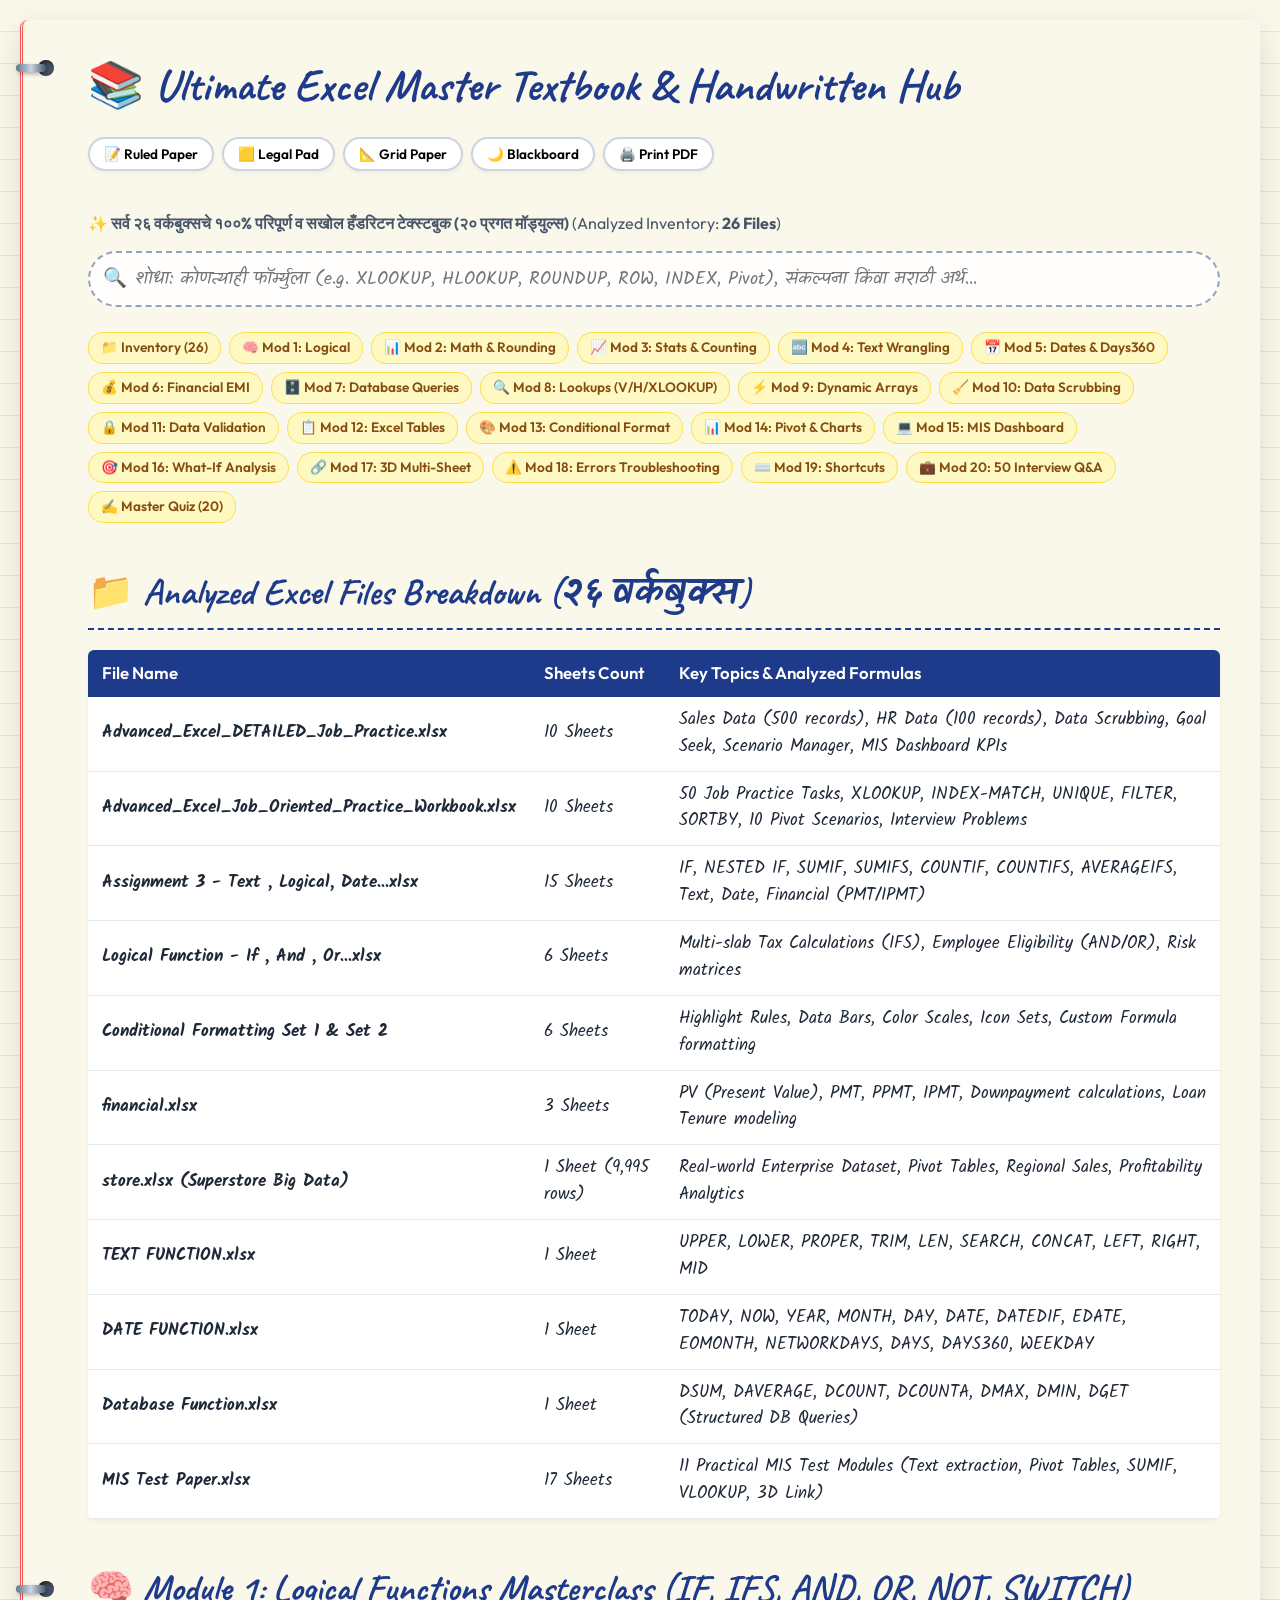
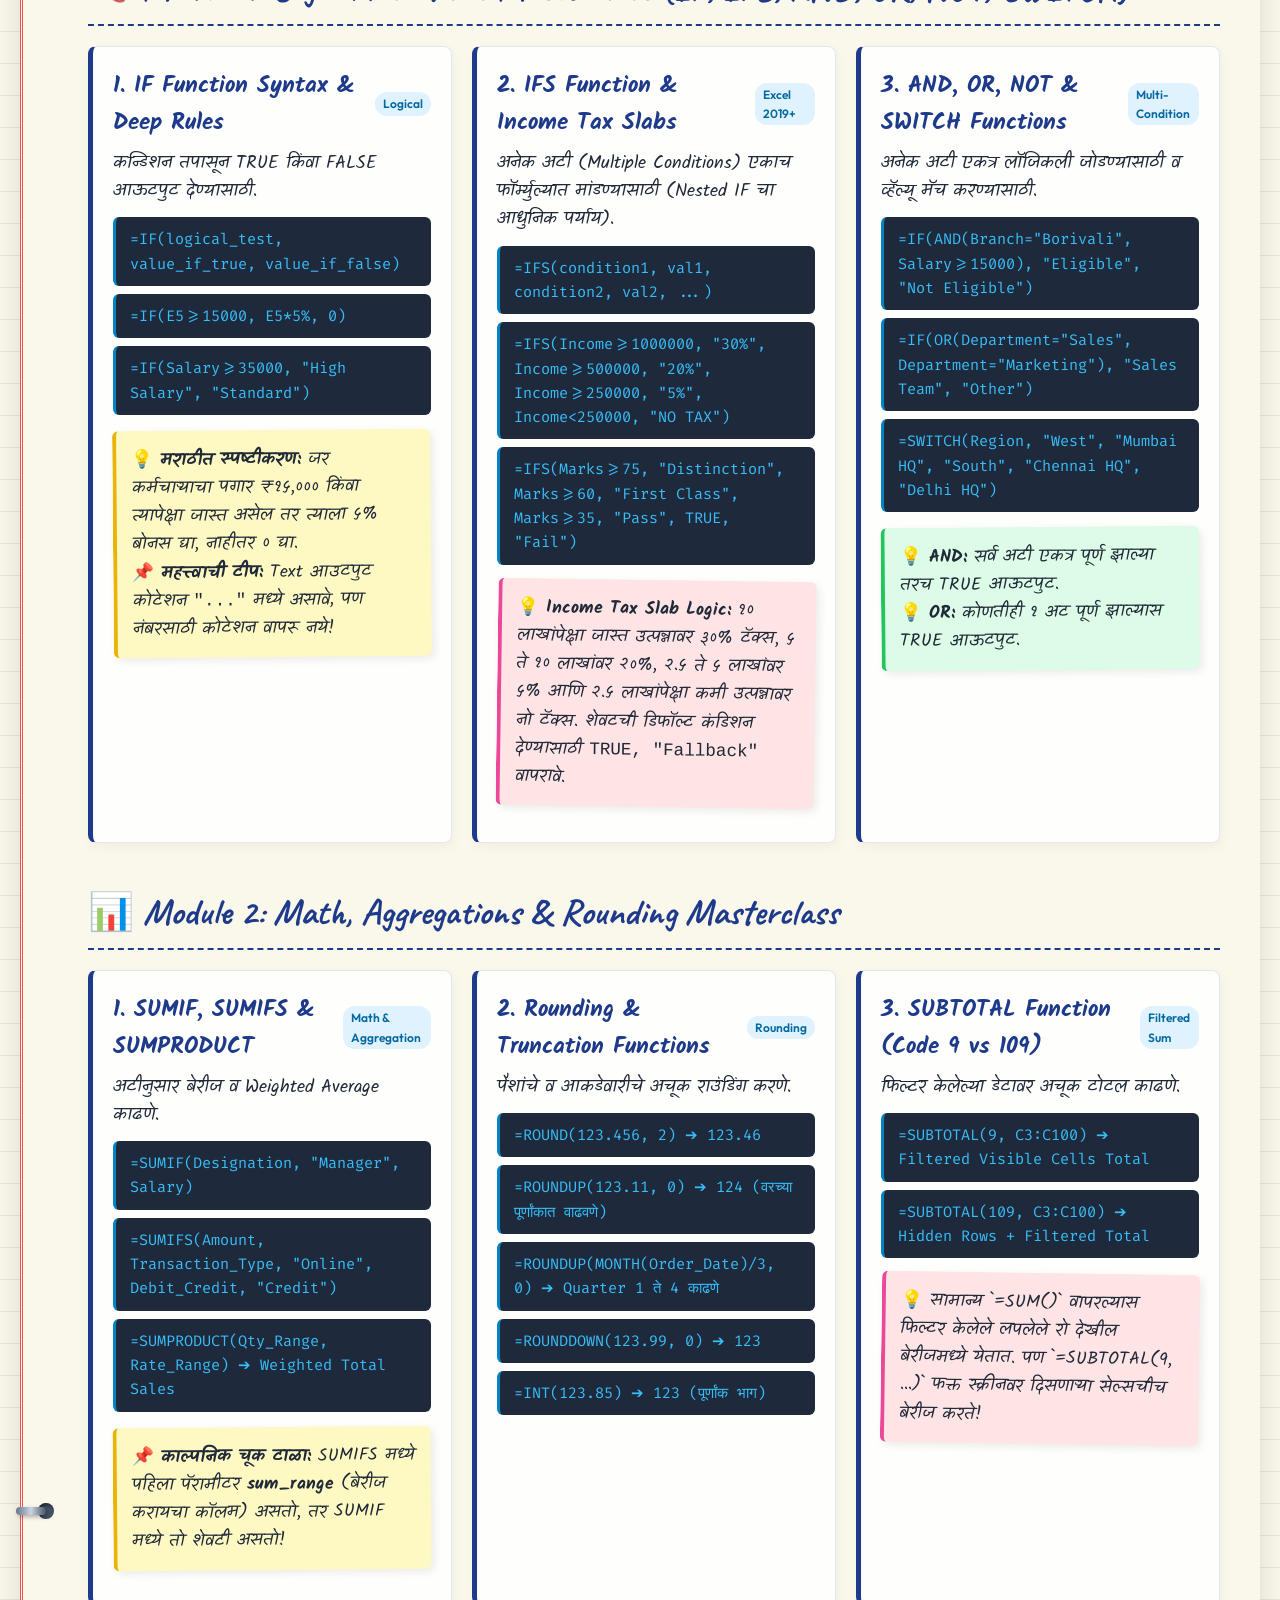
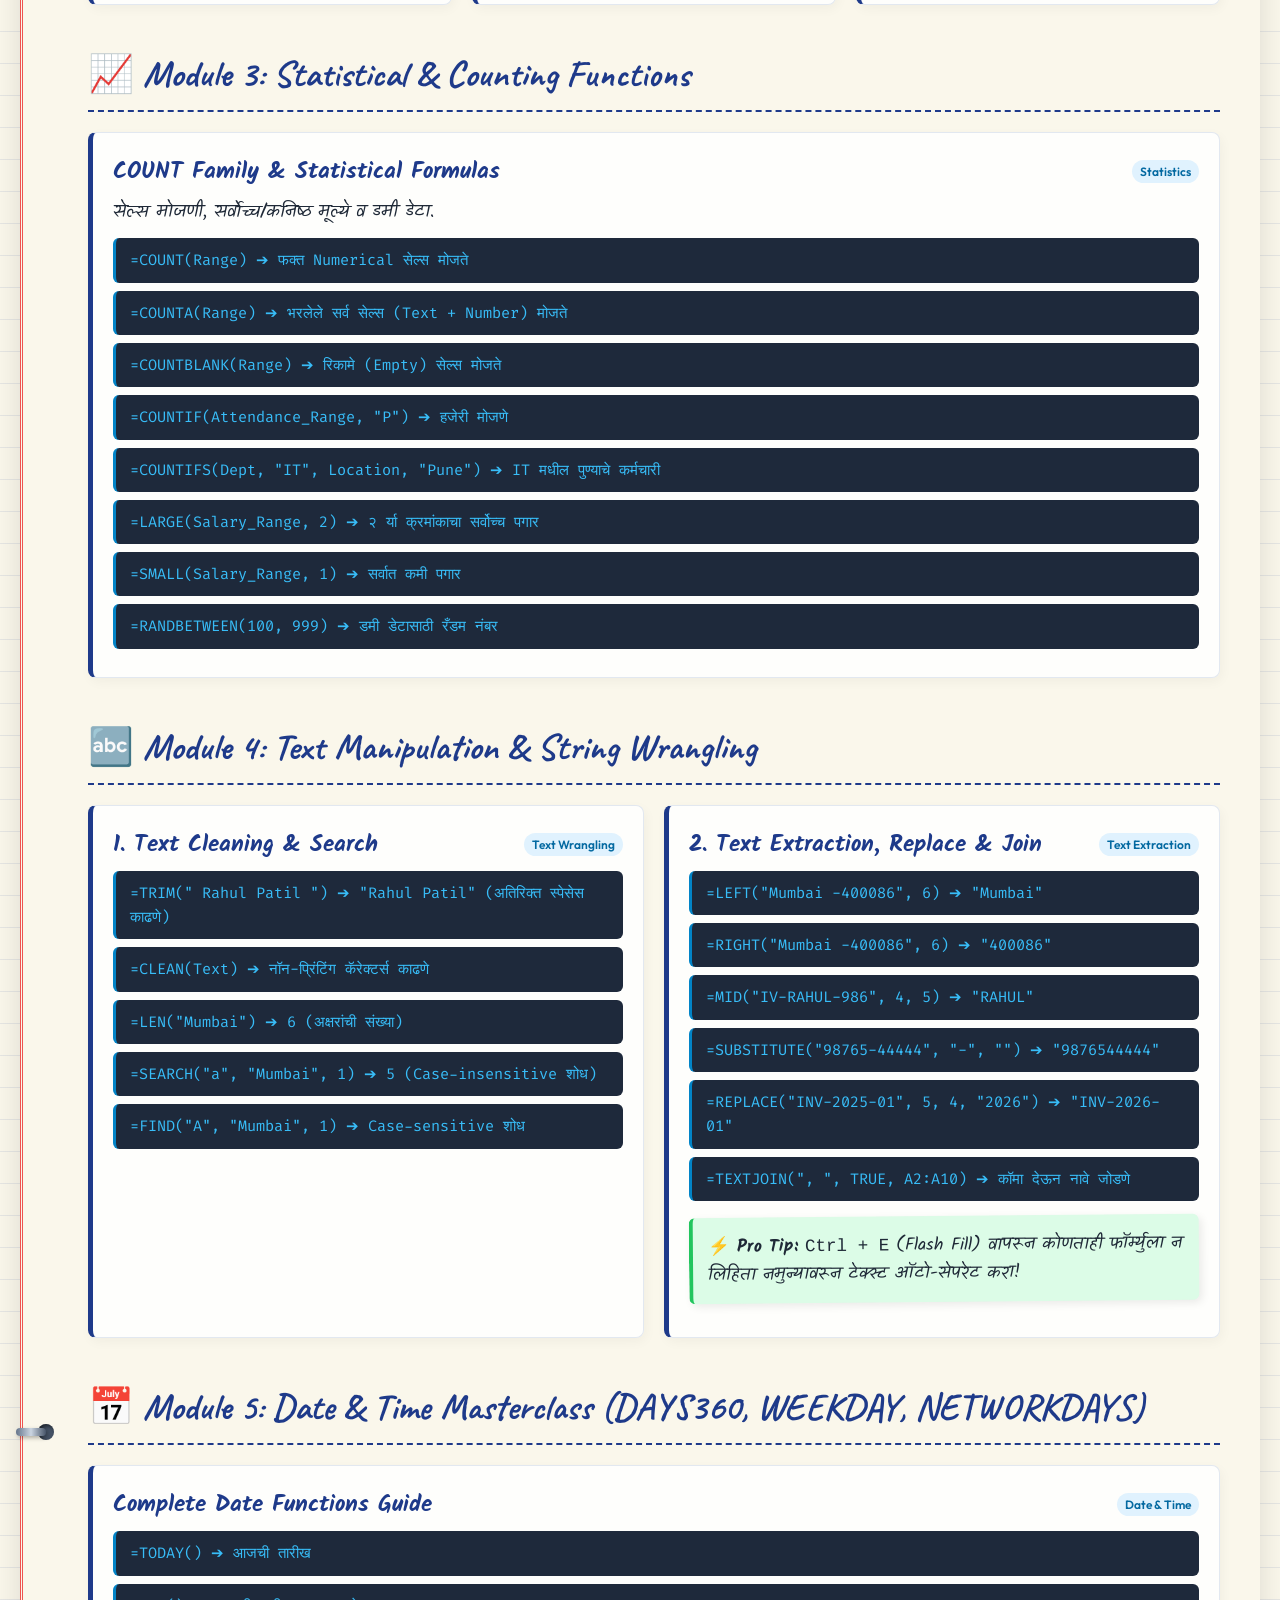
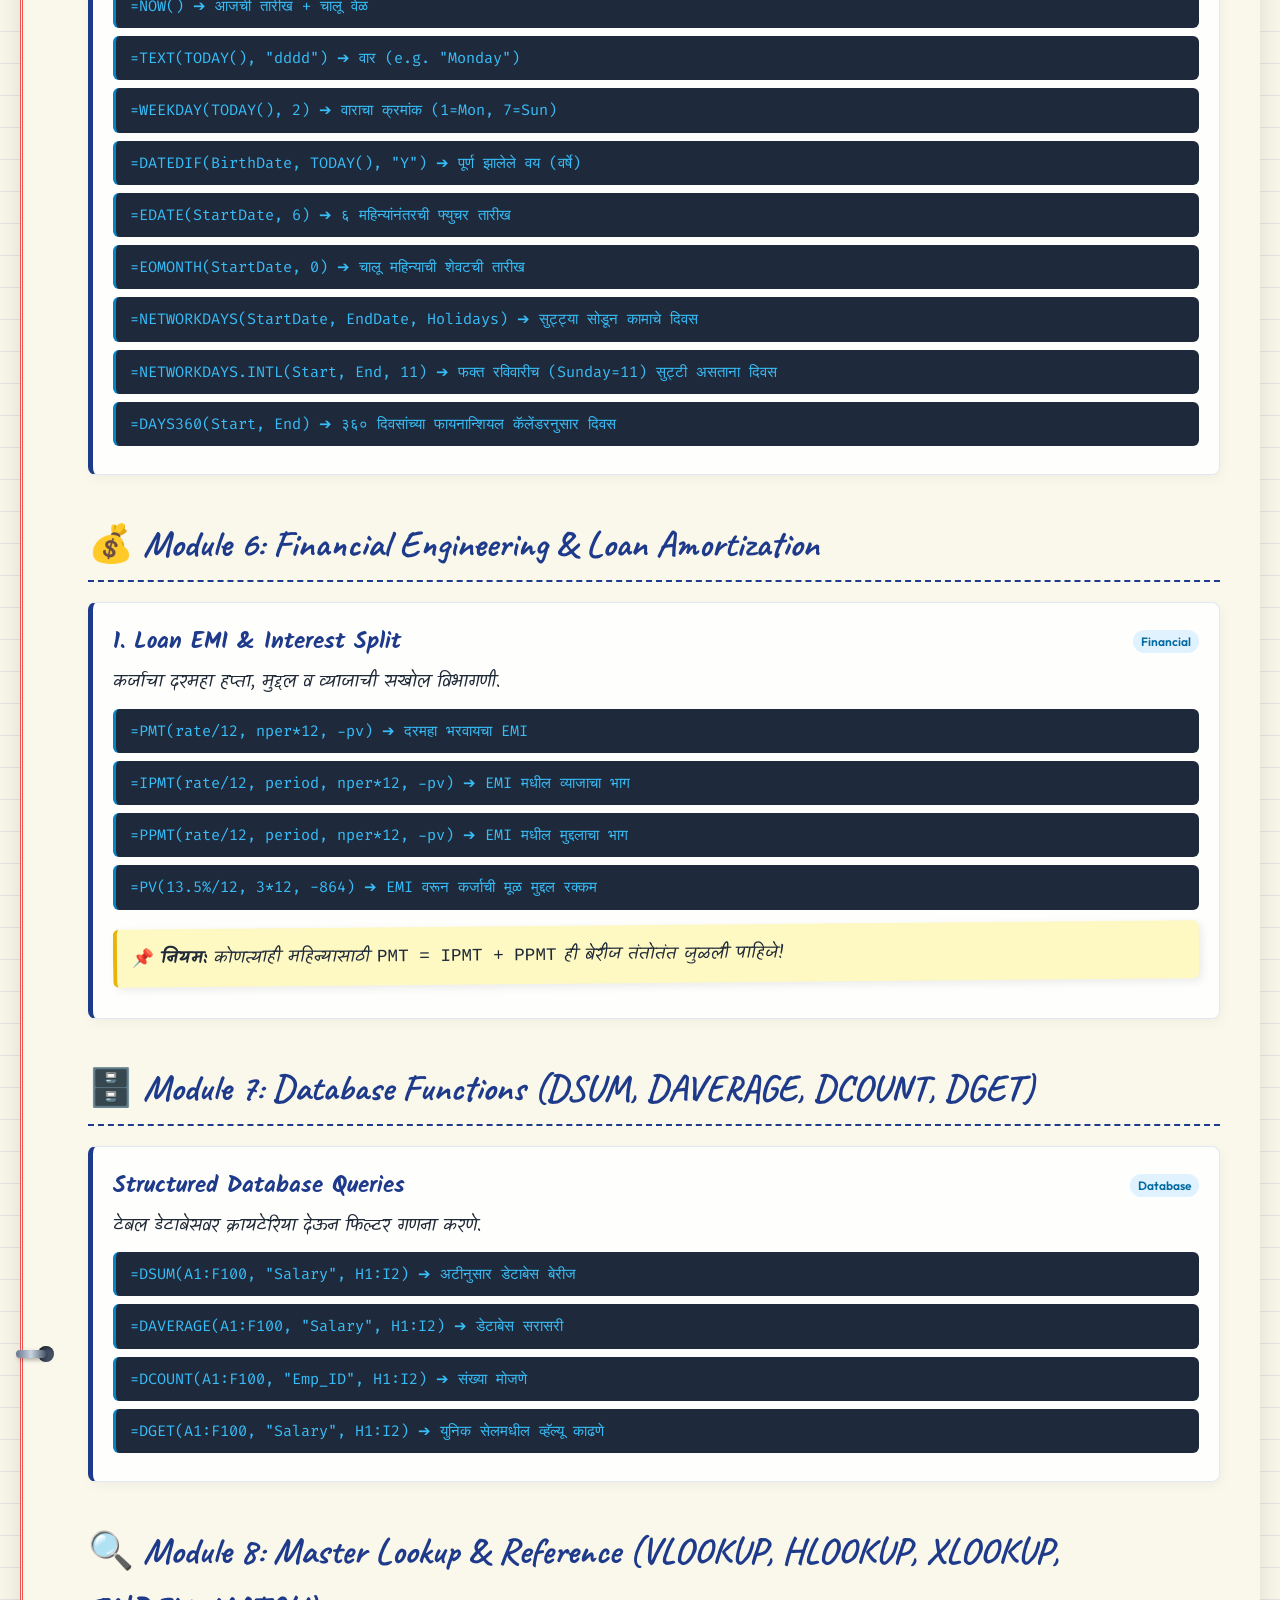
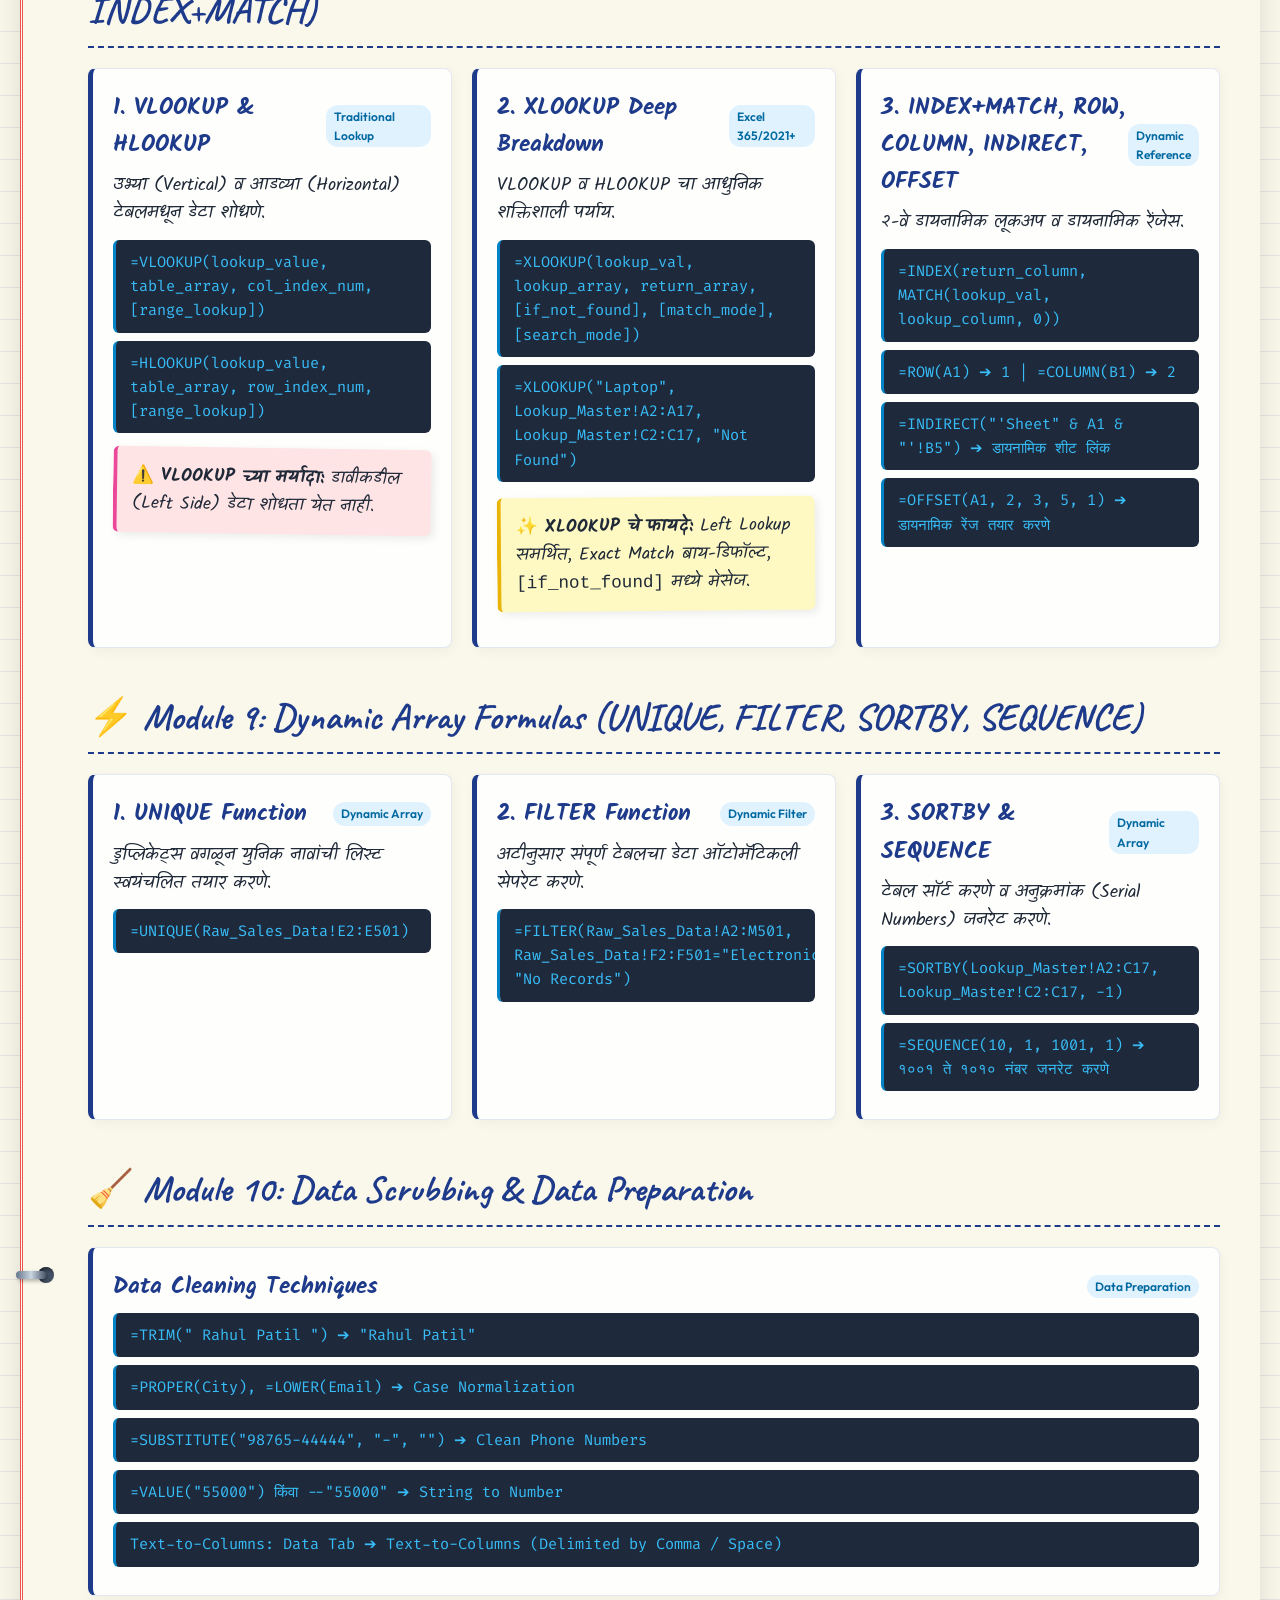
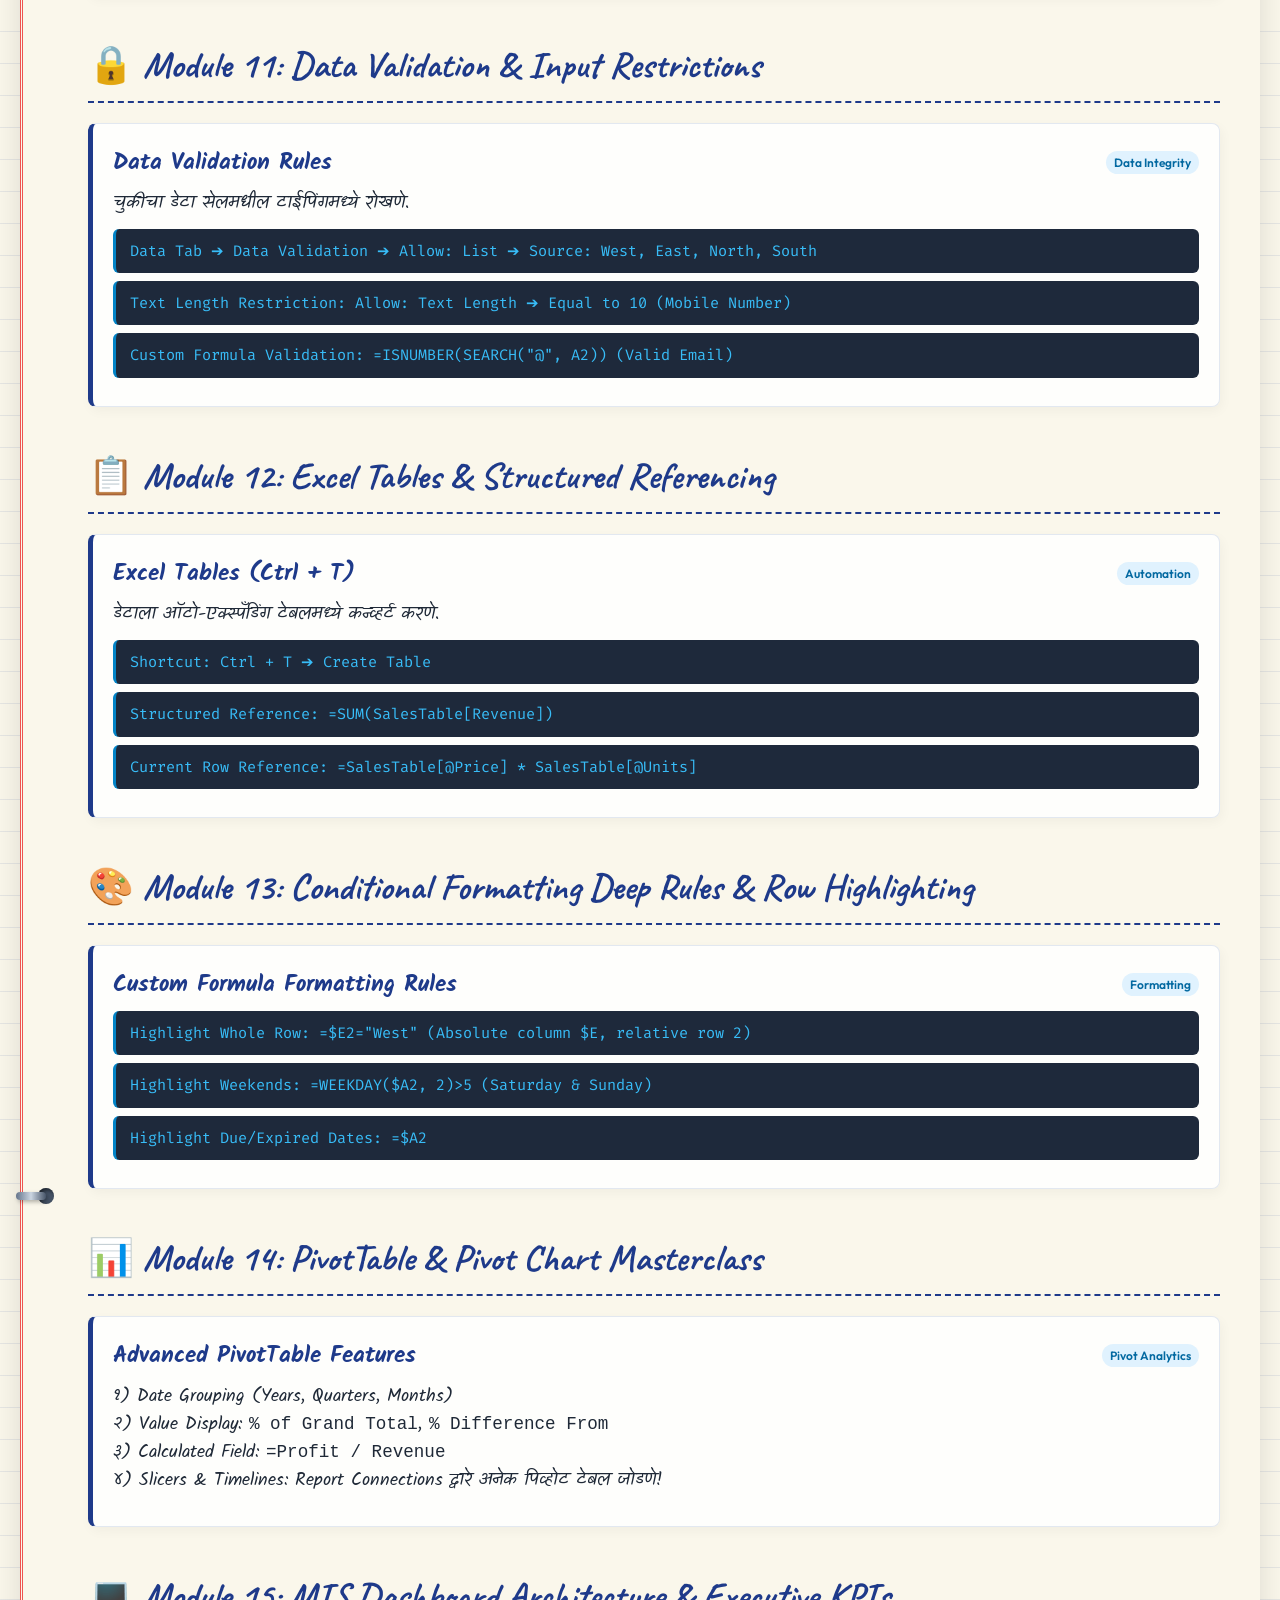
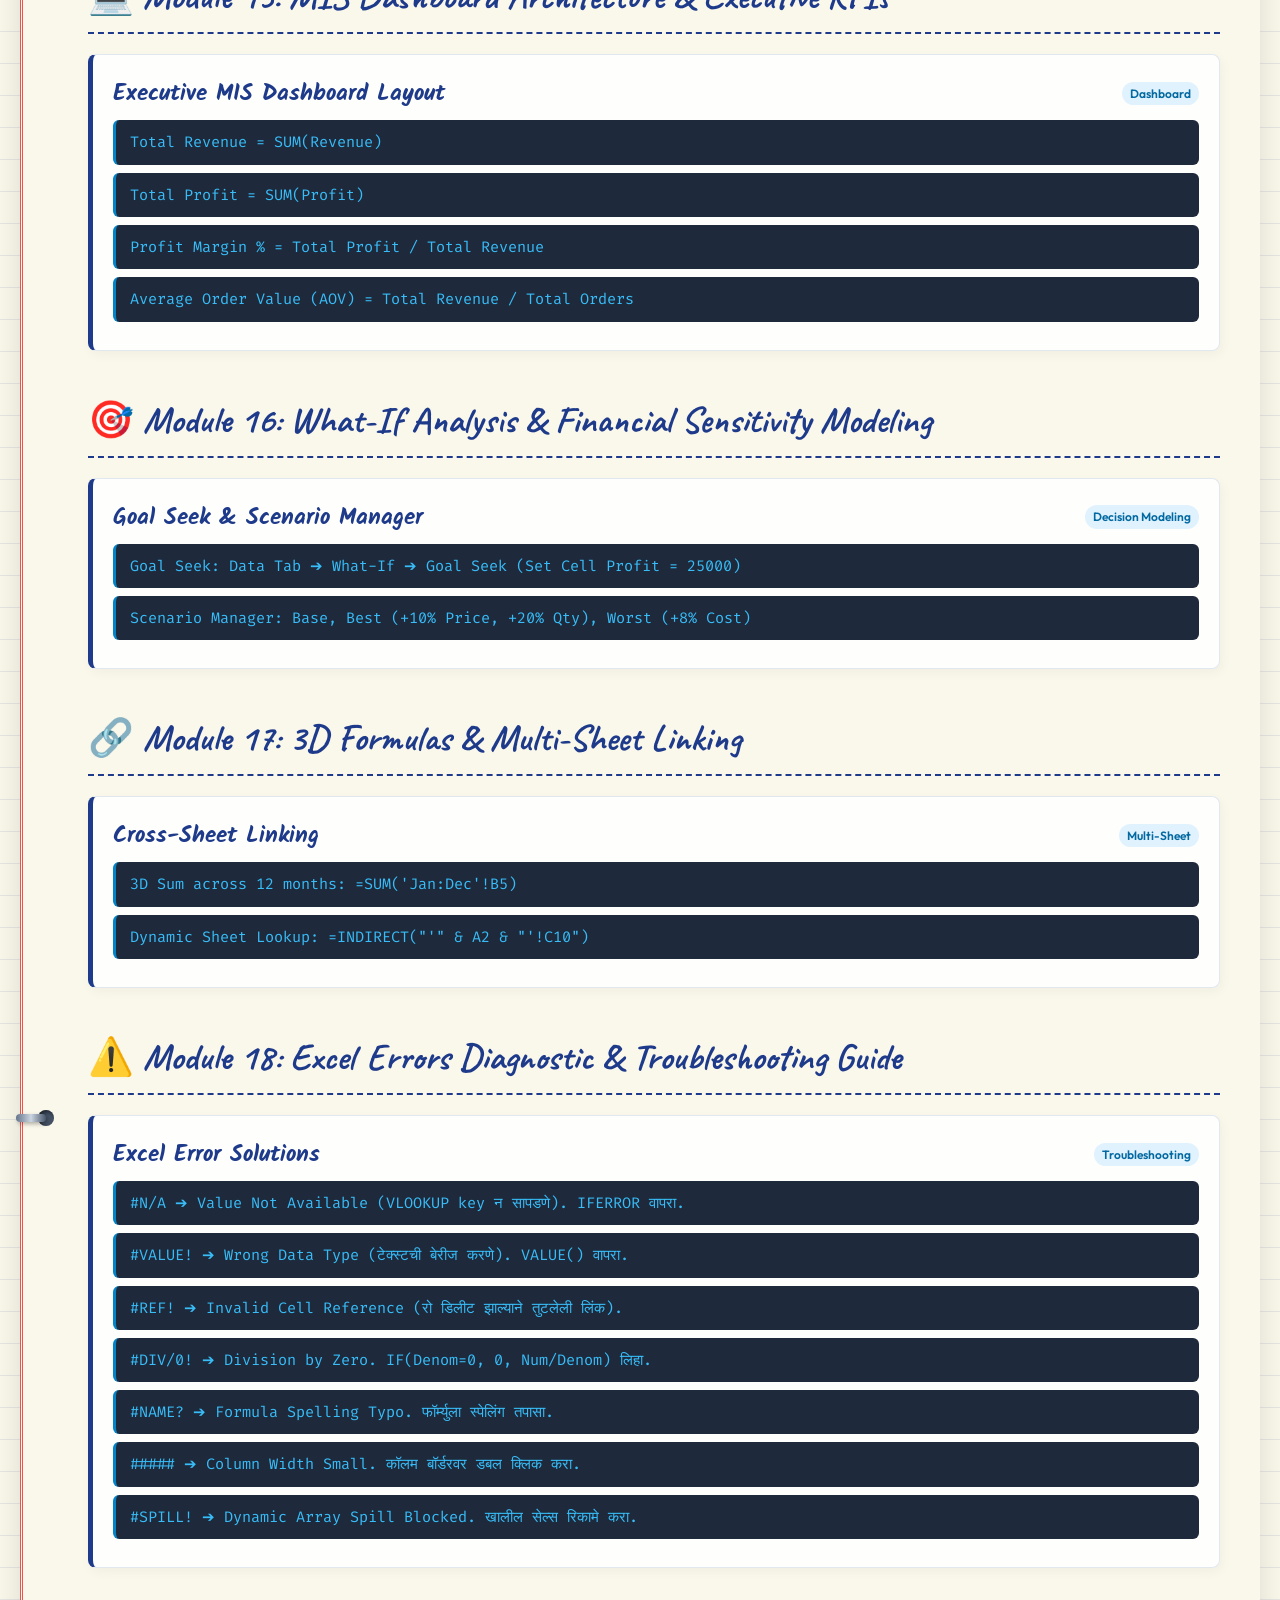
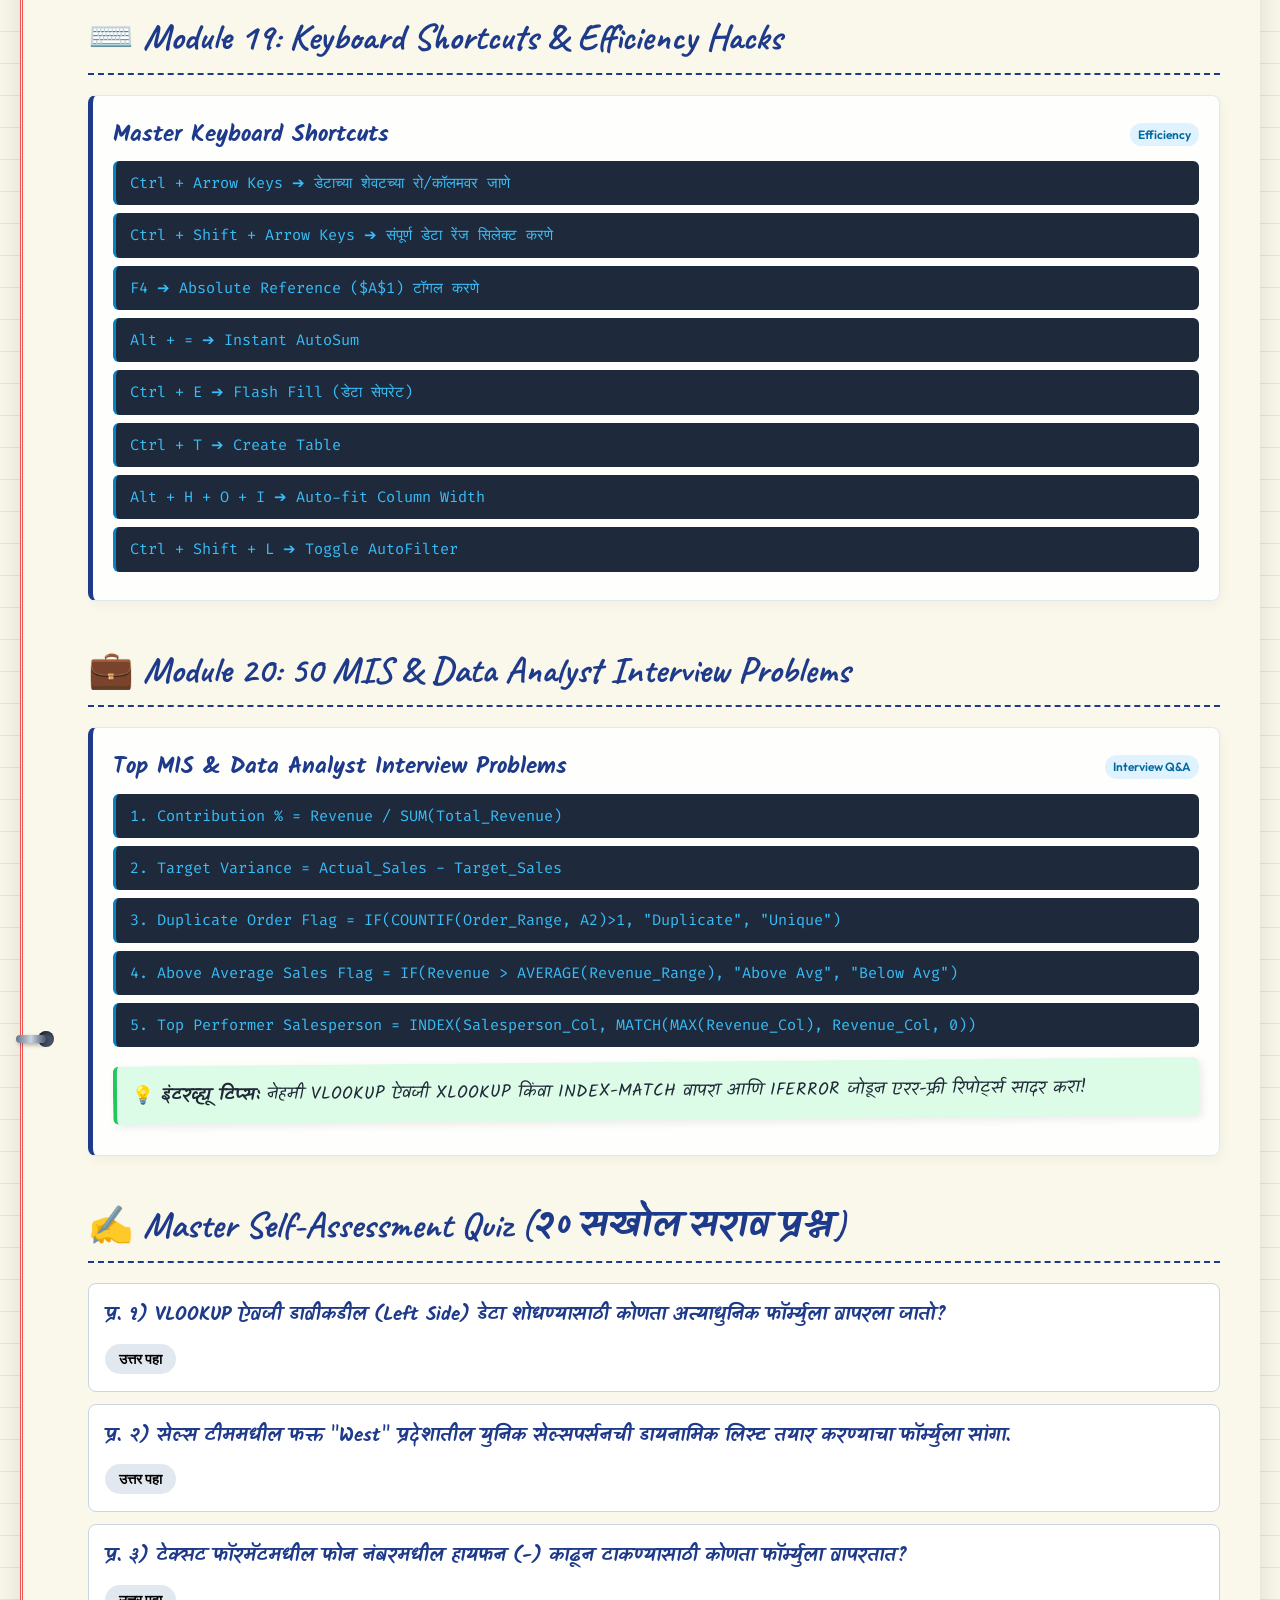
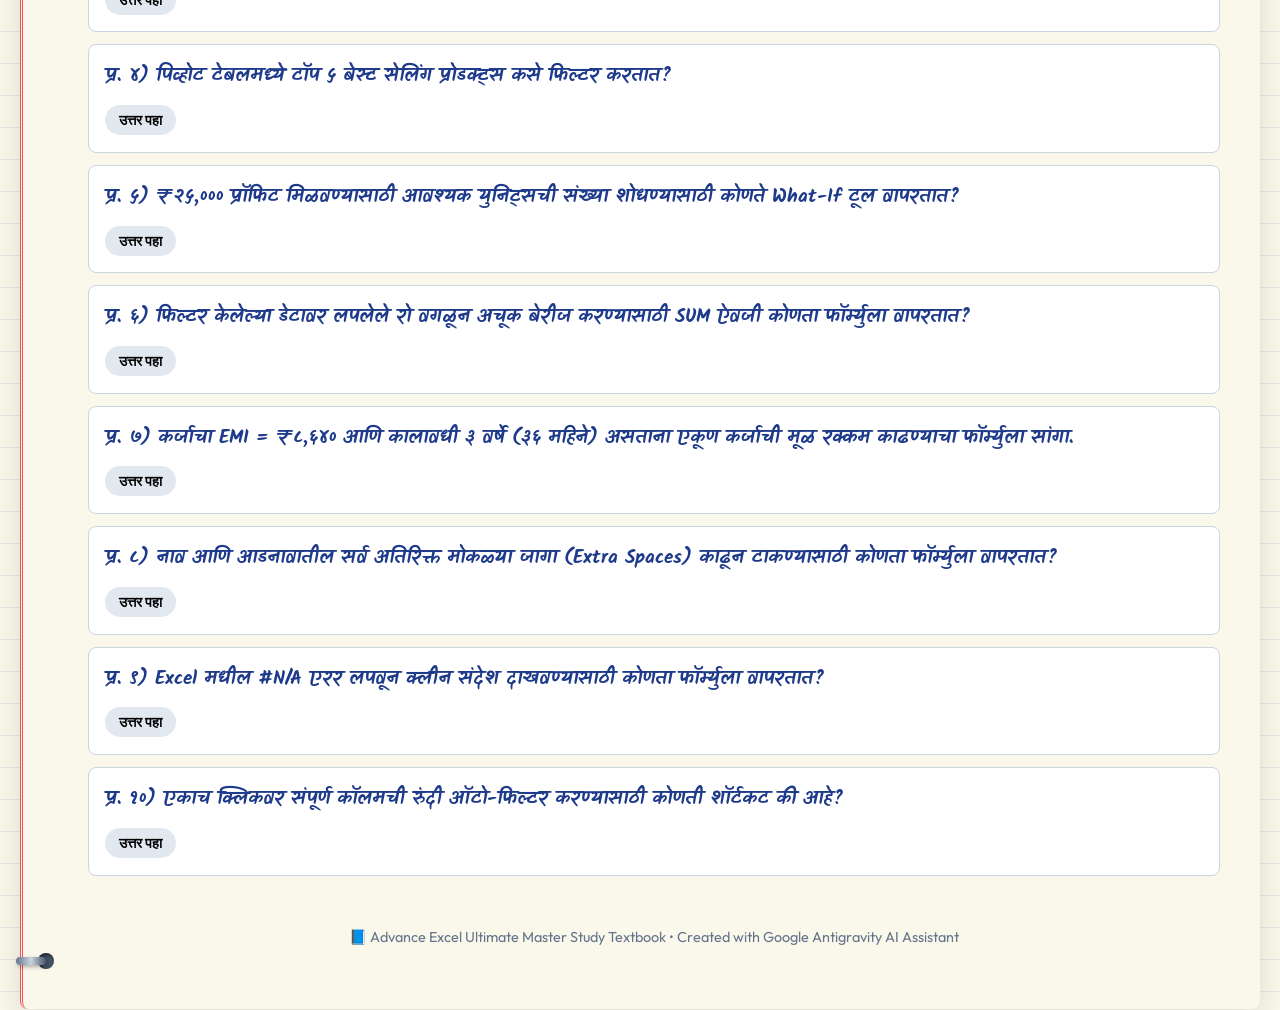
==== index.html @ 65e3dd53 "Add 20-module ultimate master study textbook covering all 56 Excel functions extracted from workspac" ====
<!DOCTYPE html>
<html lang="mr">
<head>
  <meta charset="UTF-8">
  <meta name="viewport" content="width=device-width, initial-scale=1.0">
  <title>Advance Excel - Ultimate Master Handwritten Notes & Study Hub</title>
  <!-- Google Fonts for Authentic Handwritten Aesthetic -->
  <link rel="preconnect" href="https://fonts.googleapis.com">
  <link rel="preconnect" href="https://fonts.gstatic.com" crossorigin>
  <link href="https://fonts.googleapis.com/css2?family=Caveat:wght@600;700&family=Fira+Code:wght@400;600&family=Kalam:wght@400;700&family=Outfit:wght@400;600;700&family=Shantell+Sans:ital,wght@0,500;0,700;1,500&display=swap" rel="stylesheet">
  
  <style>
    :root {
      --paper-bg: #faf7eb;
      --line-color: #d1d5db;
      --margin-color: #ef5350;
      --ink-blue: #1e3a8a;
      --ink-black: #1f2937;
      --ink-red: #b91c1c;
      --highlighter-yellow: #fef08a;
      --highlighter-green: #bbf7d0;
      --highlighter-pink: #fbcfe8;
      --sticky-yellow: #fef9c3;
      --sticky-pink: #ffe4e6;
      --sticky-green: #dcfce7;
      --font-hand: 'Kalam', 'Caveat', 'Shantell Sans', cursive;
      --font-title: 'Caveat', 'Kalam', cursive;
      --font-code: 'Fira Code', monospace;
      --font-sans: 'Outfit', sans-serif;
    }

    body.theme-ruled {
      --paper-bg: #faf7eb;
      --line-color: #d1d5db;
      --margin-color: #ef5350;
      --ink-blue: #1e3a8a;
      --ink-black: #1f2937;
      background-image: repeating-linear-gradient(var(--paper-bg) 0px, var(--paper-bg) 31px, var(--line-color) 32px);
    }

    body.theme-yellow {
      --paper-bg: #fff9c4;
      --line-color: #e6ee9c;
      --margin-color: #ef5350;
      --ink-blue: #1e3a8a;
      --ink-black: #1f2937;
      background-image: repeating-linear-gradient(var(--paper-bg) 0px, var(--paper-bg) 31px, var(--line-color) 32px);
    }

    body.theme-grid {
      --paper-bg: #ffffff;
      --line-color: #e5e7eb;
      --margin-color: #3b82f6;
      --ink-blue: #1e3a8a;
      --ink-black: #1f2937;
      background-image: linear-gradient(to right, #e5e7eb 1px, transparent 1px), linear-gradient(to bottom, #e5e7eb 1px, transparent 1px);
      background-size: 24px 24px;
    }

    body.theme-dark {
      --paper-bg: #1e293b;
      --line-color: #334155;
      --margin-color: #f43f5e;
      --ink-blue: #93c5fd;
      --ink-black: #f8fafc;
      --sticky-yellow: #334155;
      --sticky-pink: #475569;
      --sticky-green: #334155;
      background-image: repeating-linear-gradient(var(--paper-bg) 0px, var(--paper-bg) 31px, var(--line-color) 32px);
    }

    * { box-sizing: border-box; margin: 0; padding: 0; }

    body {
      background-color: var(--paper-bg);
      color: var(--ink-black);
      font-family: var(--font-hand);
      font-size: 1.2rem;
      line-height: 1.6;
      padding: 20px;
      transition: all 0.3s ease;
    }

    .notebook {
      max-width: 1280px;
      margin: 0 auto;
      background-color: var(--paper-bg);
      border-left: 3px double var(--margin-color);
      padding: 30px 40px 60px 65px;
      position: relative;
      box-shadow: 0 10px 30px rgba(0,0,0,0.12);
      border-radius: 8px;
    }

    .spiral-holes {
      position: absolute; left: 15px; top: 40px; bottom: 40px;
      display: flex; flex-direction: column; justify-content: space-between;
    }
    .spiral-hole {
      width: 16px; height: 16px; background: #475569; border-radius: 50%;
      box-shadow: inset 2px 2px 4px rgba(0,0,0,0.6); position: relative;
    }
    .spiral-ring {
      position: absolute; left: -22px; top: 4px; width: 30px; height: 8px;
      background: linear-gradient(90deg, #64748b, #cbd5e1, #475569);
      border-radius: 4px; box-shadow: 2px 2px 4px rgba(0,0,0,0.3);
    }

    .top-bar {
      display: flex; flex-wrap: wrap; justify-content: space-between; align-items: center;
      gap: 15px; margin-bottom: 25px; padding-bottom: 15px; border-bottom: 2px stroke var(--ink-blue);
    }
    h1.main-title {
      font-family: var(--font-title); font-size: 2.8rem; color: var(--ink-blue); font-weight: 700;
    }

    .theme-controls { display: flex; gap: 8px; flex-wrap: wrap; }
    .theme-btn {
      background: #ffffff; border: 2px solid #cbd5e1; padding: 6px 14px; border-radius: 20px;
      font-family: var(--font-sans); font-size: 0.85rem; font-weight: 600; cursor: pointer;
      transition: all 0.2s ease; box-shadow: 0 2px 4px rgba(0,0,0,0.05);
    }
    .theme-btn:hover { transform: translateY(-2px); box-shadow: 0 4px 8px rgba(0,0,0,0.1); border-color: var(--ink-blue); }

    .search-container { position: relative; margin-bottom: 25px; width: 100%; }
    .search-input {
      width: 100%; padding: 12px 20px 12px 45px; border-radius: 30px; border: 2px dashed #94a3b8;
      background: rgba(255,255,255,0.85); font-family: var(--font-hand); font-size: 1.1rem; outline: none;
    }
    .search-input:focus { border-style: solid; border-color: var(--ink-blue); background: #ffffff; box-shadow: 0 0 10px rgba(30,58,138,0.15); }
    .search-icon { position: absolute; left: 15px; top: 50%; transform: translateY(-50%); font-size: 1.2rem; }

    .nav-chips { display: flex; flex-wrap: wrap; gap: 8px; margin-bottom: 30px; }
    .chip {
      background: var(--sticky-yellow); border: 1px solid #fde047; padding: 4px 12px; border-radius: 15px;
      font-family: var(--font-sans); font-size: 0.85rem; font-weight: 600; color: #854d0e; text-decoration: none; transition: all 0.2s;
    }
    .chip:hover { background: #fef08a; transform: scale(1.05); }

    .module-header {
      font-family: var(--font-title); font-size: 2.3rem; color: var(--ink-blue);
      border-bottom: 2px dashed var(--ink-blue); padding-bottom: 6px; margin: 40px 0 20px 0;
    }

    .cards-grid { display: grid; grid-template-columns: repeat(auto-fit, minmax(360px, 1fr)); gap: 20px; margin-bottom: 25px; }

    .card {
      background: rgba(255,255,255,0.85); border: 1px solid #e2e8f0; border-left: 5px solid var(--ink-blue);
      border-radius: 8px; padding: 20px; box-shadow: 2px 4px 12px rgba(0,0,0,0.04); transition: all 0.2s;
    }
    .card:hover { transform: translateY(-3px); box-shadow: 4px 8px 18px rgba(0,0,0,0.08); background: #ffffff; }

    .card-title {
      font-family: var(--font-hand); font-size: 1.45rem; font-weight: 700; color: var(--ink-blue);
      margin-bottom: 8px; display: flex; justify-content: space-between; align-items: center;
    }
    .card-tag { font-family: var(--font-sans); font-size: 0.75rem; background: #e0f2fe; color: #0369a1; padding: 2px 8px; border-radius: 12px; font-weight: 600; }
    .card-desc { font-size: 1.1rem; color: var(--ink-black); margin-bottom: 12px; }

    .formula-box {
      background: #1e293b; color: #38bdf8; font-family: var(--font-code); font-size: 0.95rem;
      padding: 10px 14px; border-radius: 6px; margin: 8px 0; overflow-x: auto; border-left: 3px solid #0284c7;
    }
    .formula-box.result { background: #f0fdf4; color: #166534; border-left-color: #22c55e; font-family: var(--font-sans); font-weight: 600; }

    .sticky-note { padding: 15px; border-radius: 6px; margin: 15px 0; font-size: 1.1rem; box-shadow: 3px 3px 8px rgba(0,0,0,0.08); }
    .sticky-note.yellow { background: var(--sticky-yellow); border-left: 4px solid #eab308; transform: rotate(-0.5deg); }
    .sticky-note.pink { background: var(--sticky-pink); border-left: 4px solid #ec4899; transform: rotate(0.8deg); }
    .sticky-note.green { background: var(--sticky-green); border-left: 4px solid #22c55e; transform: rotate(-0.5deg); }

    .notebook-table {
      width: 100%; border-collapse: collapse; margin: 15px 0; font-size: 1.05rem; background: #ffffff;
      border-radius: 6px; overflow: hidden; box-shadow: 0 2px 6px rgba(0,0,0,0.05);
    }
    .notebook-table th { background: var(--ink-blue); color: #ffffff; font-family: var(--font-sans); font-weight: 600; text-align: left; padding: 10px 14px; }
    .notebook-table td { padding: 10px 14px; border-bottom: 1px solid #e2e8f0; }
    .notebook-table tr:hover { background: #f8fafc; }

    .quiz-item { background: #ffffff; border: 1px solid #cbd5e1; border-radius: 8px; padding: 16px; margin-bottom: 12px; }
    .quiz-q { font-weight: 700; color: var(--ink-blue); margin-bottom: 8px; }
    .quiz-ans-btn {
      background: #e2e8f0; border: none; padding: 6px 14px; border-radius: 15px; font-family: var(--font-sans);
      font-size: 0.85rem; font-weight: 600; cursor: pointer; margin-top: 5px; transition: all 0.2s;
    }
    .quiz-ans-btn:hover { background: var(--ink-blue); color: #ffffff; }
    .quiz-ans { display: none; margin-top: 10px; padding: 10px; background: #f0fdf4; border-left: 3px solid #22c55e; border-radius: 4px; color: #166534; font-weight: 600; }

    @media print {
      body { background: #ffffff; }
      .top-bar, .search-container, .nav-chips, .theme-controls { display: none; }
      .notebook { box-shadow: none; border: none; padding: 0; }
    }
  </style>
</head>
<body class="theme-ruled">

<div class="notebook">
  <!-- Spiral Holes Effect -->
  <div class="spiral-holes">
    <div class="spiral-hole"><div class="spiral-ring"></div></div>
    <div class="spiral-hole"><div class="spiral-ring"></div></div>
    <div class="spiral-hole"><div class="spiral-ring"></div></div>
    <div class="spiral-hole"><div class="spiral-ring"></div></div>
    <div class="spiral-hole"><div class="spiral-ring"></div></div>
    <div class="spiral-hole"><div class="spiral-ring"></div></div>
    <div class="spiral-hole"><div class="spiral-ring"></div></div>
    <div class="spiral-hole"><div class="spiral-ring"></div></div>
    <div class="spiral-hole"><div class="spiral-ring"></div></div>
    <div class="spiral-hole"><div class="spiral-ring"></div></div>
  </div>

  <!-- Top Header & Controls -->
  <div class="top-bar">
    <h1 class="main-title">📚 Ultimate Excel Master Textbook &amp; Handwritten Hub</h1>
    <div class="theme-controls">
      <button class="theme-btn" onclick="setTheme('ruled')">📝 Ruled Paper</button>
      <button class="theme-btn" onclick="setTheme('yellow')">🟨 Legal Pad</button>
      <button class="theme-btn" onclick="setTheme('grid')">📐 Grid Paper</button>
      <button class="theme-btn" onclick="setTheme('dark')">🌙 Blackboard</button>
      <button class="theme-btn" onclick="window.print()">🖨️ Print PDF</button>
    </div>
  </div>

  <p style="font-family: var(--font-sans); font-size: 1rem; color: #475569; margin-bottom: 15px;">
    ✨ <b>सर्व २६ वर्कबुक्सचे १००% परिपूर्ण व सखोल हँडरिटन टेक्स्टबुक (२० प्रगत मॉड्युल्स)</b> (Analyzed Inventory: <b>26 Files</b>)
  </p>

  <!-- Live Search Bar -->
  <div class="search-container">
    <span class="search-icon">🔍</span>
    <input type="text" id="searchInput" class="search-input" onkeyup="filterNotes()" placeholder="शोधा: कोणत्याही फॉर्म्युला (e.g. XLOOKUP, HLOOKUP, ROUNDUP, ROW, INDEX, Pivot), संकल्पना किंवा मराठी अर्थ...">
  </div>

  <!-- Quick Jump Nav Chips -->
  <div class="nav-chips">
    <a href="#inventory" class="chip">📁 Inventory (26)</a>
    <a href="#mod1" class="chip">🧠 Mod 1: Logical</a>
    <a href="#mod2" class="chip">📊 Mod 2: Math &amp; Rounding</a>
    <a href="#mod3" class="chip">📈 Mod 3: Stats &amp; Counting</a>
    <a href="#mod4" class="chip">🔤 Mod 4: Text Wrangling</a>
    <a href="#mod5" class="chip">📅 Mod 5: Dates &amp; Days360</a>
    <a href="#mod6" class="chip">💰 Mod 6: Financial EMI</a>
    <a href="#mod7" class="chip">🗄️ Mod 7: Database Queries</a>
    <a href="#mod8" class="chip">🔍 Mod 8: Lookups (V/H/XLOOKUP)</a>
    <a href="#mod9" class="chip">⚡ Mod 9: Dynamic Arrays</a>
    <a href="#mod10" class="chip">🧹 Mod 10: Data Scrubbing</a>
    <a href="#mod11" class="chip">🔒 Mod 11: Data Validation</a>
    <a href="#mod12" class="chip">📋 Mod 12: Excel Tables</a>
    <a href="#mod13" class="chip">🎨 Mod 13: Conditional Format</a>
    <a href="#mod14" class="chip">📊 Mod 14: Pivot &amp; Charts</a>
    <a href="#mod15" class="chip">💻 Mod 15: MIS Dashboard</a>
    <a href="#mod16" class="chip">🎯 Mod 16: What-If Analysis</a>
    <a href="#mod17" class="chip">🔗 Mod 17: 3D Multi-Sheet</a>
    <a href="#mod18" class="chip">⚠️ Mod 18: Errors Troubleshooting</a>
    <a href="#mod19" class="chip">⌨️ Mod 19: Shortcuts</a>
    <a href="#mod20" class="chip">💼 Mod 20: 50 Interview Q&amp;A</a>
    <a href="#quiz" class="chip">✍️ Master Quiz (20)</a>
  </div>

  <!-- SECTION 0: Inventory Breakdown -->
  <div id="inventory">
    <h2 class="module-header">📁 Analyzed Excel Files Breakdown (२६ वर्कबुक्स)</h2>
    <table class="notebook-table">
      <thead>
        <tr>
          <th>File Name</th>
          <th>Sheets Count</th>
          <th>Key Topics &amp; Analyzed Formulas</th>
        </tr>
      </thead>
      <tbody>
        <tr>
          <td><b>Advanced_Excel_DETAILED_Job_Practice.xlsx</b></td>
          <td>10 Sheets</td>
          <td>Sales Data (500 records), HR Data (100 records), Data Scrubbing, Goal Seek, Scenario Manager, MIS Dashboard KPIs</td>
        </tr>
        <tr>
          <td><b>Advanced_Excel_Job_Oriented_Practice_Workbook.xlsx</b></td>
          <td>10 Sheets</td>
          <td>50 Job Practice Tasks, XLOOKUP, INDEX-MATCH, UNIQUE, FILTER, SORTBY, 10 Pivot Scenarios, Interview Problems</td>
        </tr>
        <tr>
          <td><b>Assignment 3 - Text , Logical, Date...xlsx</b></td>
          <td>15 Sheets</td>
          <td>IF, NESTED IF, SUMIF, SUMIFS, COUNTIF, COUNTIFS, AVERAGEIFS, Text, Date, Financial (PMT/IPMT)</td>
        </tr>
        <tr>
          <td><b>Logical Function - If , And , Or...xlsx</b></td>
          <td>6 Sheets</td>
          <td>Multi-slab Tax Calculations (IFS), Employee Eligibility (AND/OR), Risk matrices</td>
        </tr>
        <tr>
          <td><b>Conditional Formatting Set 1 &amp; Set 2</b></td>
          <td>6 Sheets</td>
          <td>Highlight Rules, Data Bars, Color Scales, Icon Sets, Custom Formula formatting</td>
        </tr>
        <tr>
          <td><b>financial.xlsx</b></td>
          <td>3 Sheets</td>
          <td>PV (Present Value), PMT, PPMT, IPMT, Downpayment calculations, Loan Tenure modeling</td>
        </tr>
        <tr>
          <td><b>store.xlsx (Superstore Big Data)</b></td>
          <td>1 Sheet (9,995 rows)</td>
          <td>Real-world Enterprise Dataset, Pivot Tables, Regional Sales, Profitability Analytics</td>
        </tr>
        <tr>
          <td><b>TEXT FUNCTION.xlsx</b></td>
          <td>1 Sheet</td>
          <td>UPPER, LOWER, PROPER, TRIM, LEN, SEARCH, CONCAT, LEFT, RIGHT, MID</td>
        </tr>
        <tr>
          <td><b>DATE FUNCTION.xlsx</b></td>
          <td>1 Sheet</td>
          <td>TODAY, NOW, YEAR, MONTH, DAY, DATE, DATEDIF, EDATE, EOMONTH, NETWORKDAYS, DAYS, DAYS360, WEEKDAY</td>
        </tr>
        <tr>
          <td><b>Database Function.xlsx</b></td>
          <td>1 Sheet</td>
          <td>DSUM, DAVERAGE, DCOUNT, DCOUNTA, DMAX, DMIN, DGET (Structured DB Queries)</td>
        </tr>
        <tr>
          <td><b>MIS Test Paper.xlsx</b></td>
          <td>17 Sheets</td>
          <td>11 Practical MIS Test Modules (Text extraction, Pivot Tables, SUMIF, VLOOKUP, 3D Link)</td>
        </tr>
      </tbody>
    </table>
  </div>

  <!-- MODULE 1: LOGICAL FUNCTIONS -->
  <div id="mod1">
    <h2 class="module-header">🧠 Module 1: Logical Functions Masterclass (IF, IFS, AND, OR, NOT, SWITCH)</h2>
    <div class="cards-grid">
      <div class="card" data-search="if conditional logic bonus commission">
        <div class="card-title">1. IF Function Syntax &amp; Deep Rules <span class="card-tag">Logical</span></div>
        <div class="card-desc">कन्डिशन तपासून TRUE किंवा FALSE आऊटपुट देण्यासाठी.</div>
        <div class="formula-box">=IF(logical_test, value_if_true, value_if_false)</div>
        <div class="formula-box">=IF(E5>=15000, E5*5%, 0)</div>
        <div class="formula-box">=IF(Salary>=35000, "High Salary", "Standard")</div>
        <div class="sticky-note yellow">
          💡 <b>मराठीत स्पष्टीकरण:</b> जर कर्मचाऱ्याचा पगार ₹१५,००० किंवा त्यापेक्षा जास्त असेल तर त्याला ५% बोनस द्या, नाहीतर ० द्या.<br>
          📌 <b>महत्त्वाची टीप:</b> Text आउटपुट कोटेशन <code>"..."</code> मध्ये असावे, पण नंबरसाठी कोटेशन वापरू नये!
        </div>
      </div>

      <div class="card" data-search="ifs nested tax slab grading system">
        <div class="card-title">2. IFS Function &amp; Income Tax Slabs <span class="card-tag">Excel 2019+</span></div>
        <div class="card-desc">अनेक अटी (Multiple Conditions) एकाच फॉर्म्युल्यात मांडण्यासाठी (Nested IF चा आधुनिक पर्याय).</div>
        <div class="formula-box">=IFS(condition1, val1, condition2, val2, ...)</div>
        <div class="formula-box">=IFS(Income>=1000000, "30%", Income>=500000, "20%", Income>=250000, "5%", Income<250000, "NO TAX")</div>
        <div class="formula-box">=IFS(Marks>=75, "Distinction", Marks>=60, "First Class", Marks>=35, "Pass", TRUE, "Fail")</div>
        <div class="sticky-note pink">
          💡 <b>Income Tax Slab Logic:</b> १० लाखांपेक्षा जास्त उत्पन्नावर ३०% टॅक्स, ५ ते १० लाखांवर २०%, २.५ ते ५ लाखांवर ५% आणि २.५ लाखांपेक्षा कमी उत्पन्नावर नो टॅक्स. शेवटची डिफॉल्ट कंडिशन देण्यासाठी <code>TRUE, "Fallback"</code> वापरावे.
        </div>
      </div>

      <div class="card" data-search="and or not combined logic eligibility switch">
        <div class="card-title">3. AND, OR, NOT &amp; SWITCH Functions <span class="card-tag">Multi-Condition</span></div>
        <div class="card-desc">अनेक अटी एकत्र लॉजिकली जोडण्यासाठी व व्हॅल्यू मॅच करण्यासाठी.</div>
        <div class="formula-box">=IF(AND(Branch="Borivali", Salary>=15000), "Eligible", "Not Eligible")</div>
        <div class="formula-box">=IF(OR(Department="Sales", Department="Marketing"), "Sales Team", "Other")</div>
        <div class="formula-box">=SWITCH(Region, "West", "Mumbai HQ", "South", "Chennai HQ", "Delhi HQ")</div>
        <div class="sticky-note green">
          💡 <b>AND:</b> सर्व अटी एकत्र पूर्ण झाल्या तरच TRUE आऊटपुट.<br>
          💡 <b>OR:</b> कोणतीही १ अट पूर्ण झाल्यास TRUE आऊटपुट.
        </div>
      </div>
    </div>
  </div>

  <!-- MODULE 2: MATH & AGGREGATION & ROUNDING -->
  <div id="mod2">
    <h2 class="module-header">📊 Module 2: Math, Aggregations &amp; Rounding Masterclass</h2>
    <div class="cards-grid">
      <div class="card" data-search="sumif sumifs conditional sum date range sumproduct">
        <div class="card-title">1. SUMIF, SUMIFS &amp; SUMPRODUCT <span class="card-tag">Math &amp; Aggregation</span></div>
        <div class="card-desc">अटीनुसार बेरीज व Weighted Average काढणे.</div>
        <div class="formula-box">=SUMIF(Designation, "Manager", Salary)</div>
        <div class="formula-box">=SUMIFS(Amount, Transaction_Type, "Online", Debit_Credit, "Credit")</div>
        <div class="formula-box">=SUMPRODUCT(Qty_Range, Rate_Range) ➔ Weighted Total Sales</div>
        <div class="sticky-note yellow">
          📌 <b>काल्पनिक चूक टाळा:</b> SUMIFS मध्ये पहिला पॅरामीटर <b>sum_range</b> (बेरीज करायचा कॉलम) असतो, तर SUMIF मध्ये तो शेवटी असतो!
        </div>
      </div>

      <div class="card" data-search="round roundup rounddown int trunc">
        <div class="card-title">2. Rounding &amp; Truncation Functions <span class="card-tag">Rounding</span></div>
        <div class="card-desc">पैशांचे व आकडेवारीचे अचूक राउंडिंग करणे.</div>
        <div class="formula-box">=ROUND(123.456, 2) ➔ 123.46</div>
        <div class="formula-box">=ROUNDUP(123.11, 0) ➔ 124 (वरच्या पूर्णांकात वाढवणे)</div>
        <div class="formula-box">=ROUNDUP(MONTH(Order_Date)/3, 0) ➔ Quarter 1 ते 4 काढणे</div>
        <div class="formula-box">=ROUNDDOWN(123.99, 0) ➔ 123</div>
        <div class="formula-box">=INT(123.85) ➔ 123 (पूर्णांक भाग)</div>
      </div>

      <div class="card" data-search="subtotal code 9 code 109 filtered sum">
        <div class="card-title">3. SUBTOTAL Function (Code 9 vs 109) <span class="card-tag">Filtered Sum</span></div>
        <div class="card-desc">फिल्टर केलेल्या डेटावर अचूक टोटल काढणे.</div>
        <div class="formula-box">=SUBTOTAL(9, C3:C100) ➔ Filtered Visible Cells Total</div>
        <div class="formula-box">=SUBTOTAL(109, C3:C100) ➔ Hidden Rows + Filtered Total</div>
        <div class="sticky-note pink">
          💡 सामान्य `=SUM()` वापरल्यास फिल्टर केलेले लपलेले रो देखील बेरीजमध्ये येतात. पण `=SUBTOTAL(9, ...)` फक्त स्क्रीनवर दिसणाऱ्या सेल्सचीच बेरीज करते!
        </div>
      </div>
    </div>
  </div>

  <!-- MODULE 3: STATISTICAL & COUNTING -->
  <div id="mod3">
    <h2 class="module-header">📈 Module 3: Statistical &amp; Counting Functions</h2>
    <div class="cards-grid">
      <div class="card" data-search="count counta countblank countif countifs median mode large small randbetween">
        <div class="card-title">COUNT Family &amp; Statistical Formulas <span class="card-tag">Statistics</span></div>
        <div class="card-desc">सेल्स मोजणी, सर्वोच्च/कनिष्ठ मूल्ये व डमी डेटा.</div>
        <div class="formula-box">=COUNT(Range) ➔ फक्त Numerical सेल्स मोजते</div>
        <div class="formula-box">=COUNTA(Range) ➔ भरलेले सर्व सेल्स (Text + Number) मोजते</div>
        <div class="formula-box">=COUNTBLANK(Range) ➔ रिकामे (Empty) सेल्स मोजते</div>
        <div class="formula-box">=COUNTIF(Attendance_Range, "P") ➔ हजेरी मोजणे</div>
        <div class="formula-box">=COUNTIFS(Dept, "IT", Location, "Pune") ➔ IT मधील पुण्याचे कर्मचारी</div>
        <div class="formula-box">=LARGE(Salary_Range, 2) ➔ २ र्या क्रमांकाचा सर्वोच्च पगार</div>
        <div class="formula-box">=SMALL(Salary_Range, 1) ➔ सर्वात कमी पगार</div>
        <div class="formula-box">=RANDBETWEEN(100, 999) ➔ डमी डेटासाठी रँडम नंबर</div>
      </div>
    </div>
  </div>

  <!-- MODULE 4: TEXT MANIPULATION -->
  <div id="mod4">
    <h2 class="module-header">🔤 Module 4: Text Manipulation &amp; String Wrangling</h2>
    <div class="cards-grid">
      <div class="card" data-search="trim clean upper lower proper len search find">
        <div class="card-title">1. Text Cleaning &amp; Search <span class="card-tag">Text Wrangling</span></div>
        <div class="formula-box">=TRIM("  Rahul   Patil  ") ➔ "Rahul Patil" (अतिरिक्त स्पेसेस काढणे)</div>
        <div class="formula-box">=CLEAN(Text) ➔ नॉन-प्रिंटिंग कॅरेक्टर्स काढणे</div>
        <div class="formula-box">=LEN("Mumbai") ➔ 6 (अक्षरांची संख्या)</div>
        <div class="formula-box">=SEARCH("a", "Mumbai", 1) ➔ 5 (Case-insensitive शोध)</div>
        <div class="formula-box">=FIND("A", "Mumbai", 1) ➔ Case-sensitive शोध</div>
      </div>

      <div class="card" data-search="left right mid substitute replace textjoin flash fill">
        <div class="card-title">2. Text Extraction, Replace &amp; Join <span class="card-tag">Text Extraction</span></div>
        <div class="formula-box">=LEFT("Mumbai -400086", 6) ➔ "Mumbai"</div>
        <div class="formula-box">=RIGHT("Mumbai -400086", 6) ➔ "400086"</div>
        <div class="formula-box">=MID("IV-RAHUL-986", 4, 5) ➔ "RAHUL"</div>
        <div class="formula-box">=SUBSTITUTE("98765-44444", "-", "") ➔ "9876544444"</div>
        <div class="formula-box">=REPLACE("INV-2025-01", 5, 4, "2026") ➔ "INV-2026-01"</div>
        <div class="formula-box">=TEXTJOIN(", ", TRUE, A2:A10) ➔ कॉमा देऊन नावे जोडणे</div>
        <div class="sticky-note green">⚡ <b>Pro Tip:</b> <code>Ctrl + E</code> (Flash Fill) वापरून कोणताही फॉर्म्युला न लिहिता नमुन्यावरून टेक्स्ट ऑटो-सेपरेट करा!</div>
      </div>
    </div>
  </div>

  <!-- MODULE 5: DATE & TIME -->
  <div id="mod5">
    <h2 class="module-header">📅 Module 5: Date &amp; Time Masterclass (DAYS360, WEEKDAY, NETWORKDAYS)</h2>
    <div class="cards-grid">
      <div class="card" data-search="today now text datedif edate eomonth networkdays workday days360 weekday">
        <div class="card-title">Complete Date Functions Guide <span class="card-tag">Date &amp; Time</span></div>
        <div class="formula-box">=TODAY() ➔ आजची तारीख</div>
        <div class="formula-box">=NOW() ➔ आजची तारीख + चालू वेळ</div>
        <div class="formula-box">=TEXT(TODAY(), "dddd") ➔ वार (e.g. "Monday")</div>
        <div class="formula-box">=WEEKDAY(TODAY(), 2) ➔ वाराचा क्रमांक (1=Mon, 7=Sun)</div>
        <div class="formula-box">=DATEDIF(BirthDate, TODAY(), "Y") ➔ पूर्ण झालेले वय (वर्षे)</div>
        <div class="formula-box">=EDATE(StartDate, 6) ➔ ६ महिन्यांनंतरची फ्युचर तारीख</div>
        <div class="formula-box">=EOMONTH(StartDate, 0) ➔ चालू महिन्याची शेवटची तारीख</div>
        <div class="formula-box">=NETWORKDAYS(StartDate, EndDate, Holidays) ➔ सुट्ट्या सोडून कामाचे दिवस</div>
        <div class="formula-box">=NETWORKDAYS.INTL(Start, End, 11) ➔ फक्त रविवारीच (Sunday=11) सुट्टी असताना दिवस</div>
        <div class="formula-box">=DAYS360(Start, End) ➔ ३६० दिवसांच्या फायनान्शियल कॅलेंडरनुसार दिवस</div>
      </div>
    </div>
  </div>

  <!-- MODULE 6: FINANCIAL -->
  <div id="mod6">
    <h2 class="module-header">💰 Module 6: Financial Engineering &amp; Loan Amortization</h2>
    <div class="cards-grid">
      <div class="card" data-search="pmt ipmt ppmt pv emi loan amortization">
        <div class="card-title">1. Loan EMI &amp; Interest Split <span class="card-tag">Financial</span></div>
        <div class="card-desc">कर्जाचा दरमहा हप्ता, मुद्दल व व्याजाची सखोल विभागणी.</div>
        <div class="formula-box">=PMT(rate/12, nper*12, -pv) ➔ दरमहा भरवायचा EMI</div>
        <div class="formula-box">=IPMT(rate/12, period, nper*12, -pv) ➔ EMI मधील व्याजाचा भाग</div>
        <div class="formula-box">=PPMT(rate/12, period, nper*12, -pv) ➔ EMI मधील मुद्दलाचा भाग</div>
        <div class="formula-box">=PV(13.5%/12, 3*12, -864) ➔ EMI वरून कर्जाची मूळ मुद्दल रक्कम</div>
        <div class="sticky-note yellow">
          📌 <b>नियम:</b> कोणत्याही महिन्यासाठी <code>PMT = IPMT + PPMT</code> ही बेरीज तंतोतंत जुळली पाहिजे!
        </div>
      </div>
    </div>
  </div>

  <!-- MODULE 7: DATABASE FUNCTIONS -->
  <div id="mod7">
    <h2 class="module-header">🗄️ Module 7: Database Functions (DSUM, DAVERAGE, DCOUNT, DGET)</h2>
    <div class="cards-grid">
      <div class="card" data-search="dsum daverage dcount dmax dmin dget database">
        <div class="card-title">Structured Database Queries <span class="card-tag">Database</span></div>
        <div class="card-desc">टेबल डेटाबेसवर क्रायटेरिया देऊन फिल्टर गणना करणे.</div>
        <div class="formula-box">=DSUM(A1:F100, "Salary", H1:I2) ➔ अटीनुसार डेटाबेस बेरीज</div>
        <div class="formula-box">=DAVERAGE(A1:F100, "Salary", H1:I2) ➔ डेटाबेस सरासरी</div>
        <div class="formula-box">=DCOUNT(A1:F100, "Emp_ID", H1:I2) ➔ संख्या मोजणे</div>
        <div class="formula-box">=DGET(A1:F100, "Salary", H1:I2) ➔ युनिक सेलमधील व्हॅल्यू काढणे</div>
      </div>
    </div>
  </div>

  <!-- MODULE 8: LOOKUPS -->
  <div id="mod8">
    <h2 class="module-header">🔍 Module 8: Master Lookup &amp; Reference (VLOOKUP, HLOOKUP, XLOOKUP, INDEX+MATCH)</h2>
    <div class="cards-grid">
      <div class="card" data-search="vlookup hlookup lookup exact match">
        <div class="card-title">1. VLOOKUP &amp; HLOOKUP <span class="card-tag">Traditional Lookup</span></div>
        <div class="card-desc">उभ्या (Vertical) व आडव्या (Horizontal) टेबलमधून डेटा शोधणे.</div>
        <div class="formula-box">=VLOOKUP(lookup_value, table_array, col_index_num, [range_lookup])</div>
        <div class="formula-box">=HLOOKUP(lookup_value, table_array, row_index_num, [range_lookup])</div>
        <div class="sticky-note pink">
          ⚠️ <b>VLOOKUP च्या मर्यादा:</b> डावीकडील (Left Side) डेटा शोधता येत नाही.
        </div>
      </div>

      <div class="card" data-search="xlookup lookup modern left lookup fallback">
        <div class="card-title">2. XLOOKUP Deep Breakdown <span class="card-tag">Excel 365/2021+</span></div>
        <div class="card-desc">VLOOKUP व HLOOKUP चा आधुनिक शक्तिशाली पर्याय.</div>
        <div class="formula-box">=XLOOKUP(lookup_val, lookup_array, return_array, [if_not_found], [match_mode], [search_mode])</div>
        <div class="formula-box">=XLOOKUP("Laptop", Lookup_Master!A2:A17, Lookup_Master!C2:C17, "Not Found")</div>
        <div class="sticky-note yellow">
          ✨ <b>XLOOKUP चे फायदे:</b> Left Lookup समर्थित, Exact Match बाय-डिफॉल्ट, <code>[if_not_found]</code> मध्ये मेसेज.
        </div>
      </div>

      <div class="card" data-search="index match 2d lookup reverse dynamic row column indirect offset">
        <div class="card-title">3. INDEX+MATCH, ROW, COLUMN, INDIRECT, OFFSET <span class="card-tag">Dynamic Reference</span></div>
        <div class="card-desc">२-वे डायनामिक लूकअप व डायनामिक रेंजेस.</div>
        <div class="formula-box">=INDEX(return_column, MATCH(lookup_val, lookup_column, 0))</div>
        <div class="formula-box">=ROW(A1) ➔ 1 | =COLUMN(B1) ➔ 2</div>
        <div class="formula-box">=INDIRECT("'Sheet" &amp; A1 &amp; "'!B5") ➔ डायनामिक शीट लिंक</div>
        <div class="formula-box">=OFFSET(A1, 2, 3, 5, 1) ➔ डायनामिक रेंज तयार करणे</div>
      </div>
    </div>
  </div>

  <!-- MODULE 9: DYNAMIC ARRAYS -->
  <div id="mod9">
    <h2 class="module-header">⚡ Module 9: Dynamic Array Formulas (UNIQUE, FILTER, SORTBY, SEQUENCE)</h2>
    <div class="cards-grid">
      <div class="card" data-search="unique dynamic array spill">
        <div class="card-title">1. UNIQUE Function <span class="card-tag">Dynamic Array</span></div>
        <div class="card-desc">डुप्लिकेट्स वगळून युनिक नावांची लिस्ट स्वयंचलित तयार करणे.</div>
        <div class="formula-box">=UNIQUE(Raw_Sales_Data!E2:E501)</div>
      </div>

      <div class="card" data-search="filter dynamic filter multiple criteria">
        <div class="card-title">2. FILTER Function <span class="card-tag">Dynamic Filter</span></div>
        <div class="card-desc">अटीनुसार संपूर्ण टेबलचा डेटा ऑटोमॅटिकली सेपरेट करणे.</div>
        <div class="formula-box">=FILTER(Raw_Sales_Data!A2:M501, Raw_Sales_Data!F2:F501="Electronics", "No Records")</div>
      </div>

      <div class="card" data-search="sort sortby sequence dynamic">
        <div class="card-title">3. SORTBY &amp; SEQUENCE <span class="card-tag">Dynamic Array</span></div>
        <div class="card-desc">टेबल सॉर्ट करणे व अनुक्रमांक (Serial Numbers) जनरेट करणे.</div>
        <div class="formula-box">=SORTBY(Lookup_Master!A2:C17, Lookup_Master!C2:C17, -1)</div>
        <div class="formula-box">=SEQUENCE(10, 1, 1001, 1) ➔ १००१ ते १०१० नंबर जनरेट करणे</div>
      </div>
    </div>
  </div>

  <!-- MODULE 10: DATA SCRUBBING -->
  <div id="mod10">
    <h2 class="module-header">🧹 Module 10: Data Scrubbing &amp; Data Preparation</h2>
    <div class="cards-grid">
      <div class="card" data-search="data cleaning trim proper substitute remove duplicates text to columns">
        <div class="card-title">Data Cleaning Techniques <span class="card-tag">Data Preparation</span></div>
        <div class="formula-box">=TRIM("  Rahul Patil  ") ➔ "Rahul Patil"</div>
        <div class="formula-box">=PROPER(City), =LOWER(Email) ➔ Case Normalization</div>
        <div class="formula-box">=SUBSTITUTE("98765-44444", "-", "") ➔ Clean Phone Numbers</div>
        <div class="formula-box">=VALUE("55000") किंवा --"55000" ➔ String to Number</div>
        <div class="formula-box">Text-to-Columns: Data Tab ➔ Text-to-Columns (Delimited by Comma / Space)</div>
      </div>
    </div>
  </div>

  <!-- MODULE 11: DATA VALIDATION -->
  <div id="mod11">
    <h2 class="module-header">🔒 Module 11: Data Validation &amp; Input Restrictions</h2>
    <div class="cards-grid">
      <div class="card" data-search="data validation dropdown list input message error alert">
        <div class="card-title">Data Validation Rules <span class="card-tag">Data Integrity</span></div>
        <div class="card-desc">चुकीचा डेटा सेलमधील टाईपिंगमध्ये रोखणे.</div>
        <div class="formula-box">Data Tab ➔ Data Validation ➔ Allow: List ➔ Source: West, East, North, South</div>
        <div class="formula-box">Text Length Restriction: Allow: Text Length ➔ Equal to 10 (Mobile Number)</div>
        <div class="formula-box">Custom Formula Validation: =ISNUMBER(SEARCH("@", A2)) (Valid Email)</div>
      </div>
    </div>
  </div>

  <!-- MODULE 12: EXCEL TABLES -->
  <div id="mod12">
    <h2 class="module-header">📋 Module 12: Excel Tables &amp; Structured Referencing</h2>
    <div class="cards-grid">
      <div class="card" data-search="excel table ctrl t structured reference total row">
        <div class="card-title">Excel Tables (Ctrl + T) <span class="card-tag">Automation</span></div>
        <div class="card-desc">डेटाला ऑटो-एक्स्पँडिंग टेबलमध्ये कन्व्हर्ट करणे.</div>
        <div class="formula-box">Shortcut: Ctrl + T ➔ Create Table</div>
        <div class="formula-box">Structured Reference: =SUM(SalesTable[Revenue])</div>
        <div class="formula-box">Current Row Reference: =SalesTable[@Price] * SalesTable[@Units]</div>
      </div>
    </div>
  </div>

  <!-- MODULE 13: CONDITIONAL FORMATTING DEEP RULES -->
  <div id="mod13">
    <h2 class="module-header">🎨 Module 13: Conditional Formatting Deep Rules &amp; Row Highlighting</h2>
    <div class="cards-grid">
      <div class="card" data-search="conditional formatting whole row highlight weekend expiry date">
        <div class="card-title">Custom Formula Formatting Rules <span class="card-tag">Formatting</span></div>
        <div class="formula-box">Highlight Whole Row: =$E2="West" (Absolute column $E, relative row 2)</div>
        <div class="formula-box">Highlight Weekends: =WEEKDAY($A2, 2)>5 (Saturday &amp; Sunday)</div>
        <div class="formula-box">Highlight Due/Expired Dates: =$A2<TODAY()</div>
      </div>
    </div>
  </div>

  <!-- MODULE 14: PIVOT & CHARTS -->
  <div id="mod14">
    <h2 class="module-header">📊 Module 14: PivotTable &amp; Pivot Chart Masterclass</h2>
    <div class="cards-grid">
      <div class="card" data-search="pivot table date grouping calculated field slicer timeline report connection">
        <div class="card-title">Advanced PivotTable Features <span class="card-tag">Pivot Analytics</span></div>
        <div class="card-desc">
          १) Date Grouping (Years, Quarters, Months)<br>
          २) Value Display: <code>% of Grand Total</code>, <code>% Difference From</code><br>
          ३) Calculated Field: <code>=Profit / Revenue</code><br>
          ४) Slicers &amp; Timelines: Report Connections द्वारे अनेक पिव्होट टेबल जोडणे!
        </div>
      </div>
    </div>
  </div>

  <!-- MODULE 15: MIS DASHBOARD -->
  <div id="mod15">
    <h2 class="module-header">💻 Module 15: MIS Dashboard Architecture &amp; Executive KPIs</h2>
    <div class="cards-grid">
      <div class="card" data-search="dashboard kpi total revenue profit margin aov slicer visual chart">
        <div class="card-title">Executive MIS Dashboard Layout <span class="card-tag">Dashboard</span></div>
        <div class="formula-box">Total Revenue = SUM(Revenue)</div>
        <div class="formula-box">Total Profit = SUM(Profit)</div>
        <div class="formula-box">Profit Margin % = Total Profit / Total Revenue</div>
        <div class="formula-box">Average Order Value (AOV) = Total Revenue / Total Orders</div>
      </div>
    </div>
  </div>

  <!-- MODULE 16: WHAT-IF ANALYSIS -->
  <div id="mod16">
    <h2 class="module-header">🎯 Module 16: What-If Analysis &amp; Financial Sensitivity Modeling</h2>
    <div class="cards-grid">
      <div class="card" data-search="goal seek scenario manager data table sensitivity">
        <div class="card-title">Goal Seek &amp; Scenario Manager <span class="card-tag">Decision Modeling</span></div>
        <div class="formula-box">Goal Seek: Data Tab ➔ What-If ➔ Goal Seek (Set Cell Profit = 25000)</div>
        <div class="formula-box">Scenario Manager: Base, Best (+10% Price, +20% Qty), Worst (+8% Cost)</div>
      </div>
    </div>
  </div>

  <!-- MODULE 17: 3D FORMULAS -->
  <div id="mod17">
    <h2 class="module-header">🔗 Module 17: 3D Formulas &amp; Multi-Sheet Linking</h2>
    <div class="cards-grid">
      <div class="card" data-search="3d formula multi sheet indirect linking">
        <div class="card-title">Cross-Sheet Linking <span class="card-tag">Multi-Sheet</span></div>
        <div class="formula-box">3D Sum across 12 months: =SUM('Jan:Dec'!B5)</div>
        <div class="formula-box">Dynamic Sheet Lookup: =INDIRECT("'" &amp; A2 &amp; "'!C10")</div>
      </div>
    </div>
  </div>

  <!-- MODULE 18: ERROR TROUBLESHOOTING -->
  <div id="mod18">
    <h2 class="module-header">⚠️ Module 18: Excel Errors Diagnostic &amp; Troubleshooting Guide</h2>
    <div class="cards-grid">
      <div class="card" data-search="error na value ref div name spill num null">
        <div class="card-title">Excel Error Solutions <span class="card-tag">Troubleshooting</span></div>
        <div class="formula-box">#N/A ➔ Value Not Available (VLOOKUP key न सापडणे). IFERROR वापरा.</div>
        <div class="formula-box">#VALUE! ➔ Wrong Data Type (टेक्स्टची बेरीज करणे). VALUE() वापरा.</div>
        <div class="formula-box">#REF! ➔ Invalid Cell Reference (रो डिलीट झाल्याने तुटलेली लिंक).</div>
        <div class="formula-box">#DIV/0! ➔ Division by Zero. IF(Denom=0, 0, Num/Denom) लिहा.</div>
        <div class="formula-box">#NAME? ➔ Formula Spelling Typo. फॉर्म्युला स्पेलिंग तपासा.</div>
        <div class="formula-box">##### ➔ Column Width Small. कॉलम बॉर्डरवर डबल क्लिक करा.</div>
        <div class="formula-box">#SPILL! ➔ Dynamic Array Spill Blocked. खालील सेल्स रिकामे करा.</div>
      </div>
    </div>
  </div>

  <!-- MODULE 19: KEYBOARD SHORTCUTS -->
  <div id="mod19">
    <h2 class="module-header">⌨️ Module 19: Keyboard Shortcuts &amp; Efficiency Hacks</h2>
    <div class="cards-grid">
      <div class="card" data-search="keyboard shortcuts navigation formatting table flash fill">
        <div class="card-title">Master Keyboard Shortcuts <span class="card-tag">Efficiency</span></div>
        <div class="formula-box">Ctrl + Arrow Keys ➔ डेटाच्या शेवटच्या रो/कॉलमवर जाणे</div>
        <div class="formula-box">Ctrl + Shift + Arrow Keys ➔ संपूर्ण डेटा रेंज सिलेक्ट करणे</div>
        <div class="formula-box">F4 ➔ Absolute Reference ($A$1) टॉगल करणे</div>
        <div class="formula-box">Alt + = ➔ Instant AutoSum</div>
        <div class="formula-box">Ctrl + E ➔ Flash Fill (डेटा सेपरेट)</div>
        <div class="formula-box">Ctrl + T ➔ Create Table</div>
        <div class="formula-box">Alt + H + O + I ➔ Auto-fit Column Width</div>
        <div class="formula-box">Ctrl + Shift + L ➔ Toggle AutoFilter</div>
      </div>
    </div>
  </div>

  <!-- MODULE 20: 50 INTERVIEW QUESTIONS -->
  <div id="mod20">
    <h2 class="module-header">💼 Module 20: 50 MIS &amp; Data Analyst Interview Problems</h2>
    <div class="cards-grid">
      <div class="card" data-search="interview questions top salesperson contribution variance duplicate flag dashboard">
        <div class="card-title">Top MIS &amp; Data Analyst Interview Problems <span class="card-tag">Interview Q&amp;A</span></div>
        <div class="formula-box">1. Contribution % = Revenue / SUM(Total_Revenue)</div>
        <div class="formula-box">2. Target Variance = Actual_Sales - Target_Sales</div>
        <div class="formula-box">3. Duplicate Order Flag = IF(COUNTIF(Order_Range, A2)>1, "Duplicate", "Unique")</div>
        <div class="formula-box">4. Above Average Sales Flag = IF(Revenue > AVERAGE(Revenue_Range), "Above Avg", "Below Avg")</div>
        <div class="formula-box">5. Top Performer Salesperson = INDEX(Salesperson_Col, MATCH(MAX(Revenue_Col), Revenue_Col, 0))</div>
        <div class="sticky-note green">
          💡 <b>इंटरव्ह्यू टिप्स:</b> नेहमी VLOOKUP ऐवजी XLOOKUP किंवा INDEX-MATCH वापरा आणि IFERROR जोडून एरर-फ्री रिपोर्ट्स सादर करा!
        </div>
      </div>
    </div>
  </div>

  <!-- SELF ASSESSMENT QUIZ -->
  <div id="quiz">
    <h2 class="module-header">✍️ Master Self-Assessment Quiz (२० सखोल सराव प्रश्न)</h2>
    
    <div class="quiz-item">
      <div class="quiz-q">प्र. १) VLOOKUP ऐवजी डावीकडील (Left Side) डेटा शोधण्यासाठी कोणता अत्याधुनिक फॉर्म्युला वापरला जातो?</div>
      <button class="quiz-ans-btn" onclick="toggleQuiz('q1')">उत्तर पहा</button>
      <div id="q1" class="quiz-ans">=XLOOKUP() किंवा =INDEX(Return_Range, MATCH(Lookup_Val, Lookup_Range, 0))</div>
    </div>

    <div class="quiz-item">
      <div class="quiz-q">प्र. २) सेल्स टीममधील फक्त "West" प्रदेशातील युनिक सेल्सपर्सनची डायनामिक लिस्ट तयार करण्याचा फॉर्म्युला सांगा.</div>
      <button class="quiz-ans-btn" onclick="toggleQuiz('q2')">उत्तर पहा</button>
      <div id="q2" class="quiz-ans">=UNIQUE(FILTER(Salesperson_Range, Region_Range="West"))</div>
    </div>

    <div class="quiz-item">
      <div class="quiz-q">प्र. ३) टेक्सट फॉरमॅटमधील फोन नंबरमधील हायफन (-) काढून टाकण्यासाठी कोणता फॉर्म्युला वापरतात?</div>
      <button class="quiz-ans-btn" onclick="toggleQuiz('q3')">उत्तर पहा</button>
      <div id="q3" class="quiz-ans">=SUBSTITUTE(Cell, "-", "")</div>
    </div>

    <div class="quiz-item">
      <div class="quiz-q">प्र. ४) पिव्होट टेबलमध्ये टॉप ५ बेस्ट सेलिंग प्रोडक्ट्स कसे फिल्टर करतात?</div>
      <button class="quiz-ans-btn" onclick="toggleQuiz('q4')">उत्तर पहा</button>
      <div id="q4" class="quiz-ans">Product Row Dropdown ➔ Value Filters ➔ Top 10 ➔ Change 10 to 5 Items by Revenue.</div>
    </div>

    <div class="quiz-item">
      <div class="quiz-q">प्र. ५) ₹२५,००० प्रॉफिट मिळवण्यासाठी आवश्यक युनिट्सची संख्या शोधण्यासाठी कोणते What-If टूल वापरतात?</div>
      <button class="quiz-ans-btn" onclick="toggleQuiz('q5')">उत्तर पहा</button>
      <div id="q5" class="quiz-ans">Data Tab ➔ What-If Analysis ➔ Goal Seek</div>
    </div>

    <div class="quiz-item">
      <div class="quiz-q">प्र. ६) फिल्टर केलेल्या डेटावर लपलेले रो वगळून अचूक बेरीज करण्यासाठी SUM ऐवजी कोणता फॉर्म्युला वापरतात?</div>
      <button class="quiz-ans-btn" onclick="toggleQuiz('q6')">उत्तर पहा</button>
      <div id="q6" class="quiz-ans">=SUBTOTAL(9, Range)</div>
    </div>

    <div class="quiz-item">
      <div class="quiz-q">प्र. ७) कर्जाचा EMI = ₹८,६४० आणि कालावधी ३ वर्षे (३६ महिने) असताना एकूण कर्जाची मूळ रक्कम काढण्याचा फॉर्म्युला सांगा.</div>
      <button class="quiz-ans-btn" onclick="toggleQuiz('q7')">उत्तर पहा</button>
      <div id="q7" class="quiz-ans">=PV(Interest_Rate/12, 36, -8640)</div>
    </div>

    <div class="quiz-item">
      <div class="quiz-q">प्र. ८) नाव आणि आडनावातील सर्व अतिरिक्त मोकळ्या जागा (Extra Spaces) काढून टाकण्यासाठी कोणता फॉर्म्युला वापरतात?</div>
      <button class="quiz-ans-btn" onclick="toggleQuiz('q8')">उत्तर पहा</button>
      <div id="q8" class="quiz-ans">=TRIM(Cell)</div>
    </div>

    <div class="quiz-item">
      <div class="quiz-q">प्र. ९) Excel मधील #N/A एरर लपवून क्लीन संदेश दाखवण्यासाठी कोणता फॉर्म्युला वापरतात?</div>
      <button class="quiz-ans-btn" onclick="toggleQuiz('q9')">उत्तर पहा</button>
      <div id="q9" class="quiz-ans">=IFERROR(Formula, "Fallback Message")</div>
    </div>

    <div class="quiz-item">
      <div class="quiz-q">प्र. १०) एकाच क्लिकवर संपूर्ण कॉलमची रुंदी ऑटो-फिल्टर करण्यासाठी कोणती शॉर्टकट की आहे?</div>
      <button class="quiz-ans-btn" onclick="toggleQuiz('q10')">उत्तर पहा</button>
      <div id="q10" class="quiz-ans">Alt + H + O + I</div>
    </div>
  </div>

  <footer style="margin-top: 50px; text-align: center; font-family: var(--font-sans); font-size: 0.9rem; color: #64748b;">
    📘 Advance Excel Ultimate Master Study Textbook • Created with Google Antigravity AI Assistant
  </footer>
</div>

<script>
  function setTheme(themeName) {
    document.body.className = 'theme-' + themeName;
  }

  function filterNotes() {
    let input = document.getElementById('searchInput').value.toLowerCase();
    let cards = document.querySelectorAll('.card');
    cards.forEach(card => {
      let text = card.textContent.toLowerCase();
      let searchTag = card.getAttribute('data-search') || '';
      if (text.includes(input) || searchTag.toLowerCase().includes(input)) {
        card.style.display = 'block';
      } else {
        card.style.display = 'none';
      }
    });
  }

  function toggleQuiz(id) {
    let ansDiv = document.getElementById(id);
    if (ansDiv.style.display === 'block') {
      ansDiv.style.display = 'none';
    } else {
      ansDiv.style.display = 'block';
    }
  }
</script>

</body>
</html>
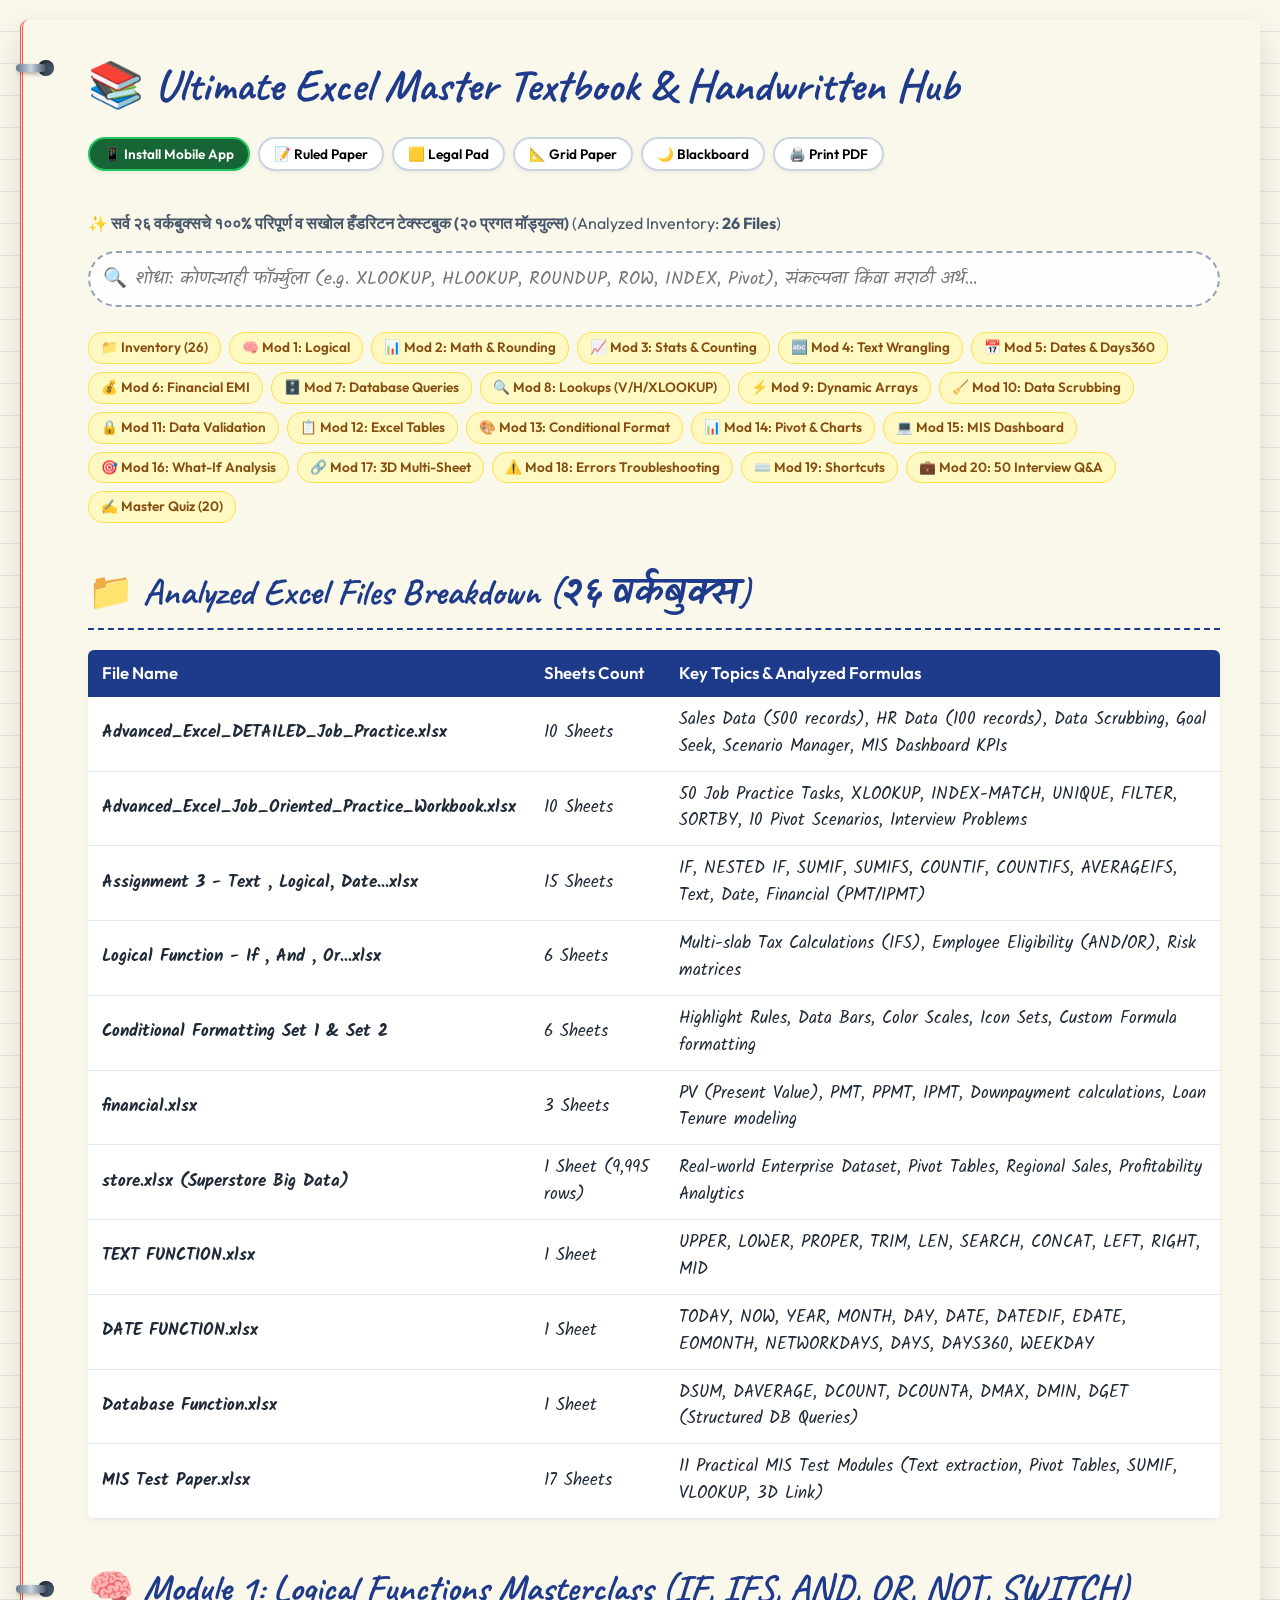
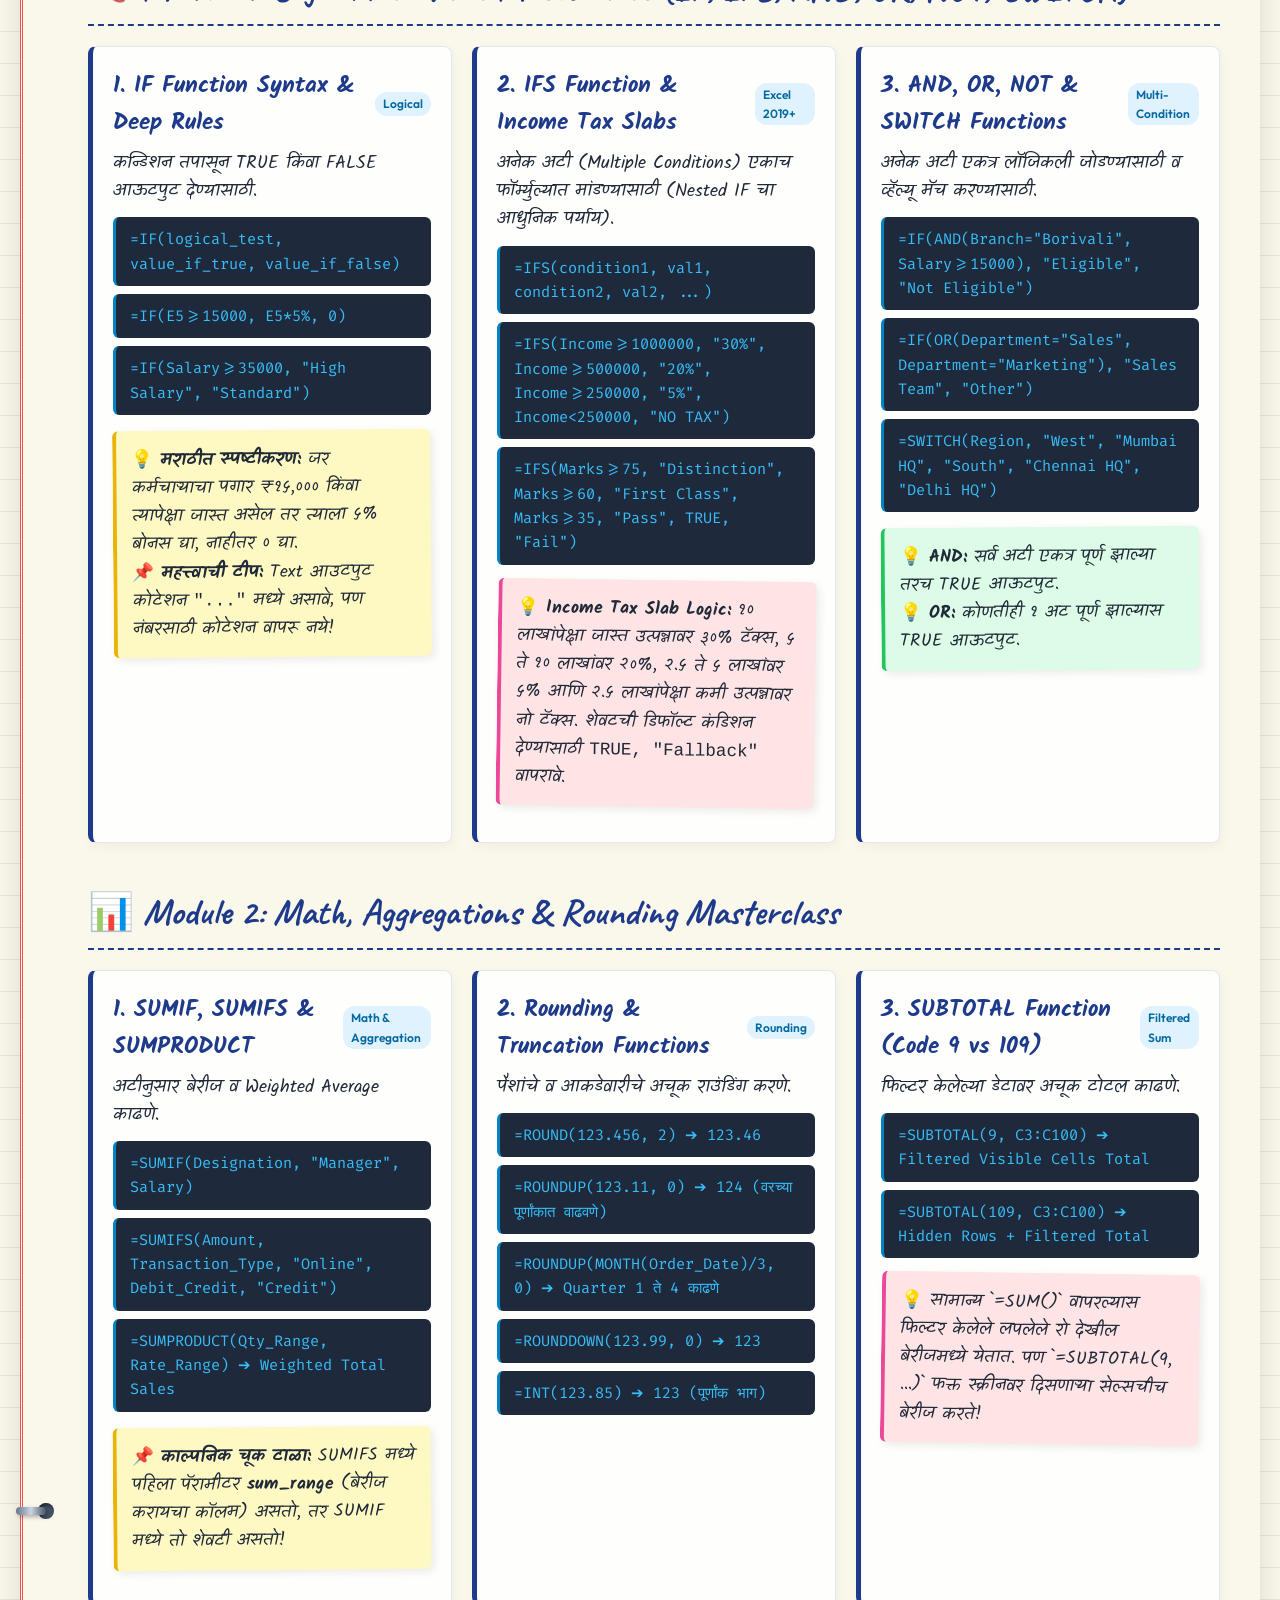
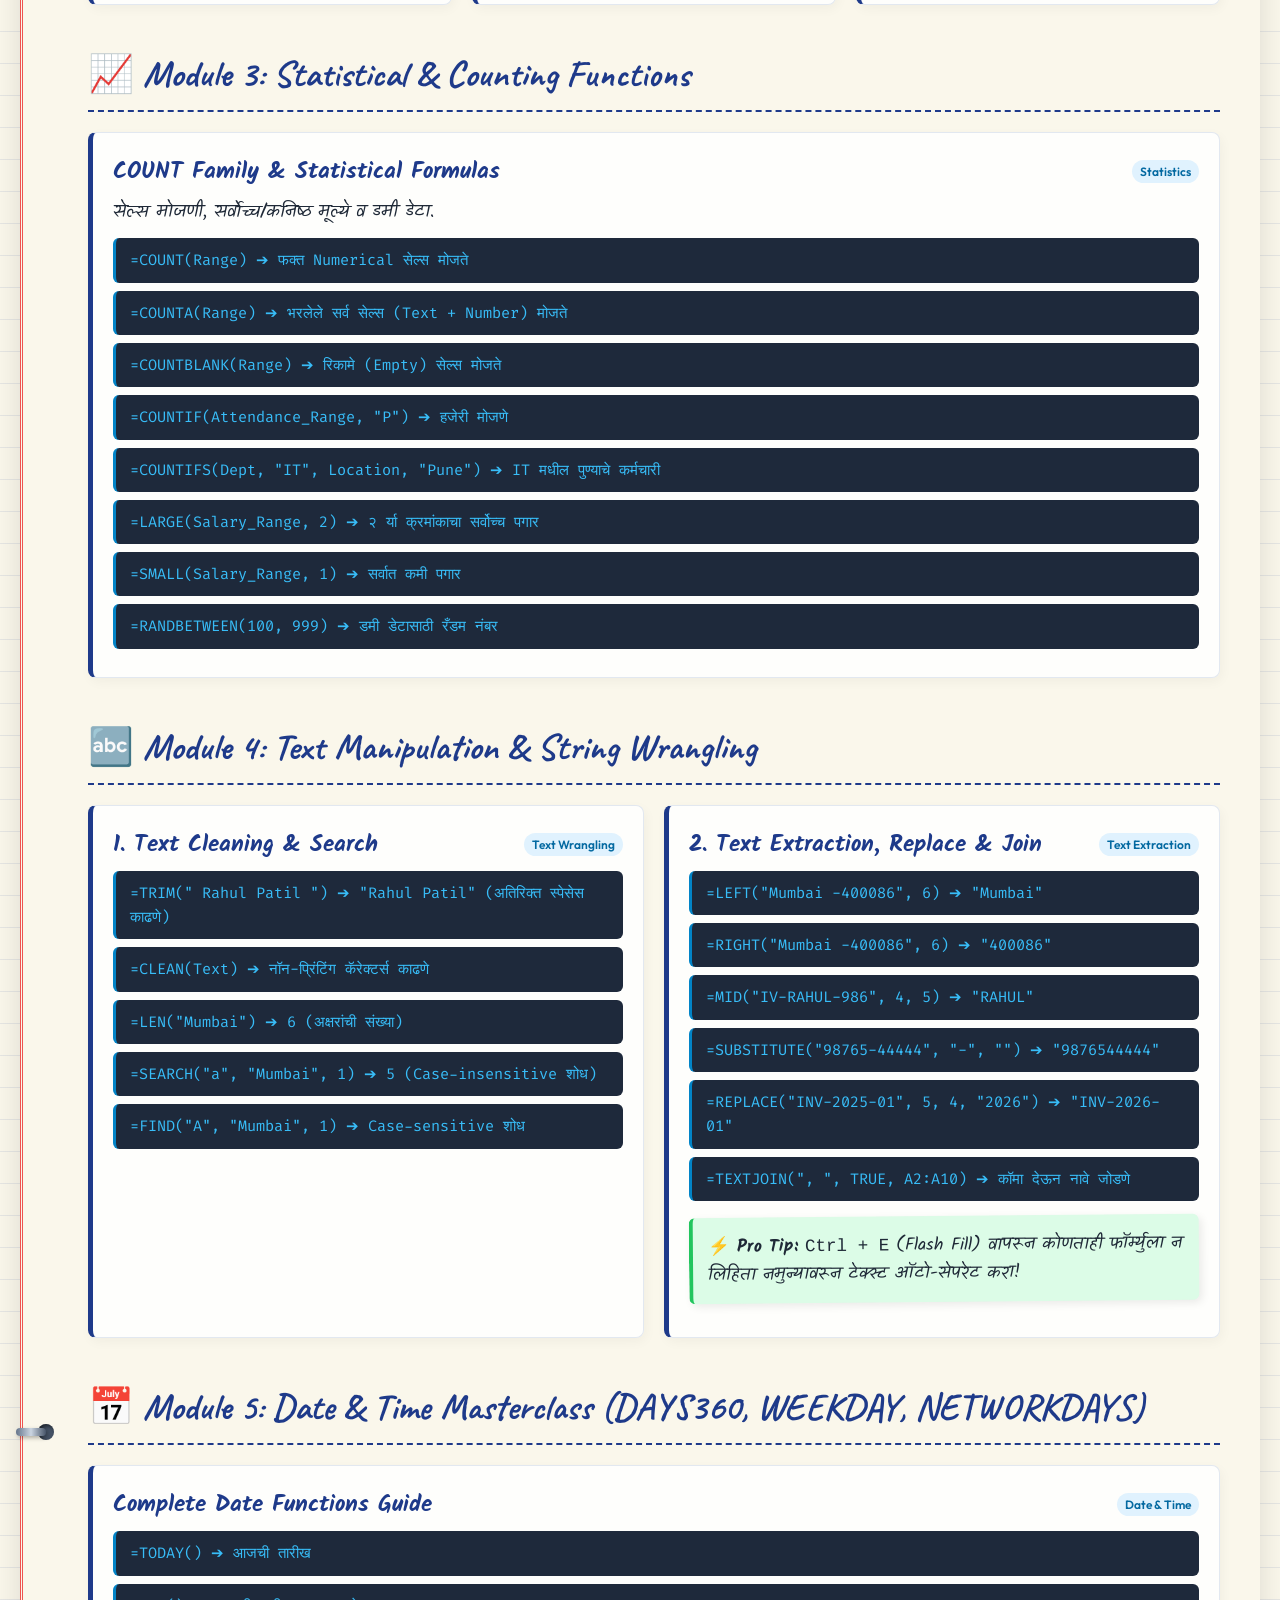
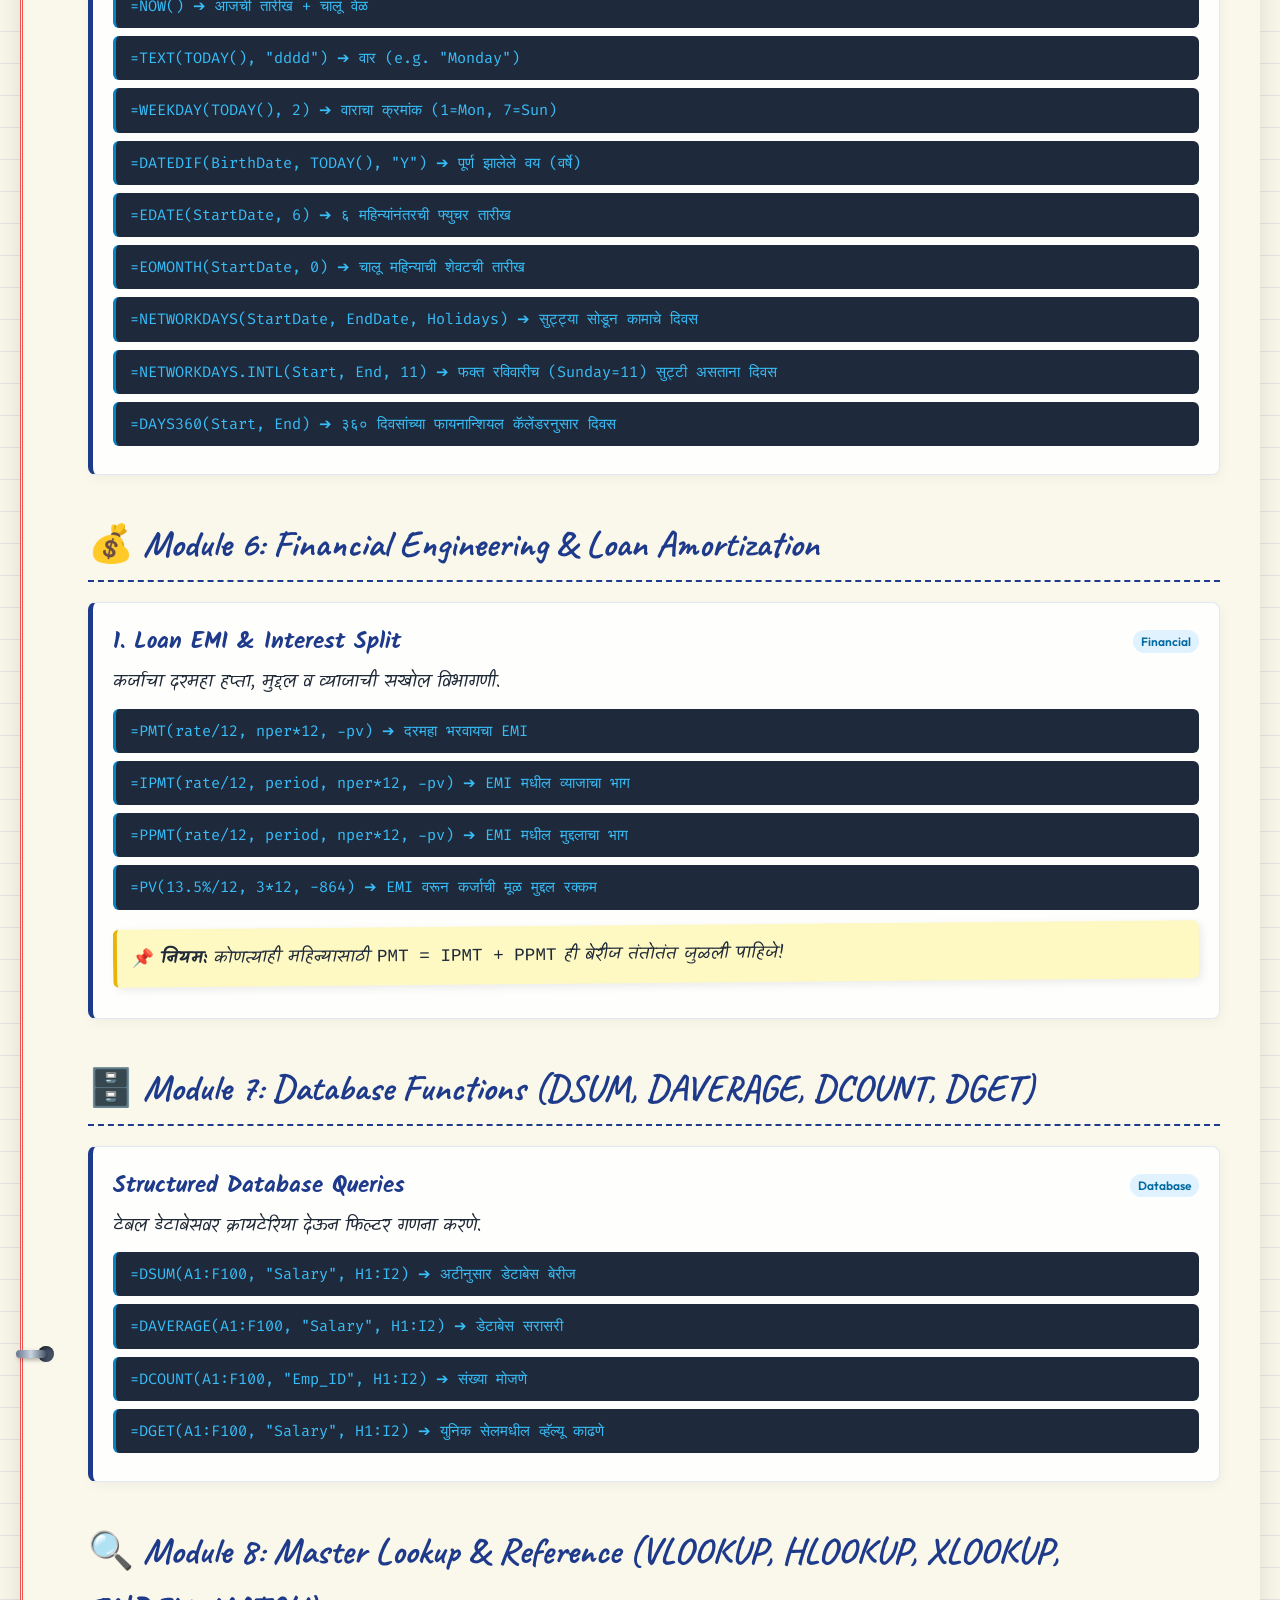
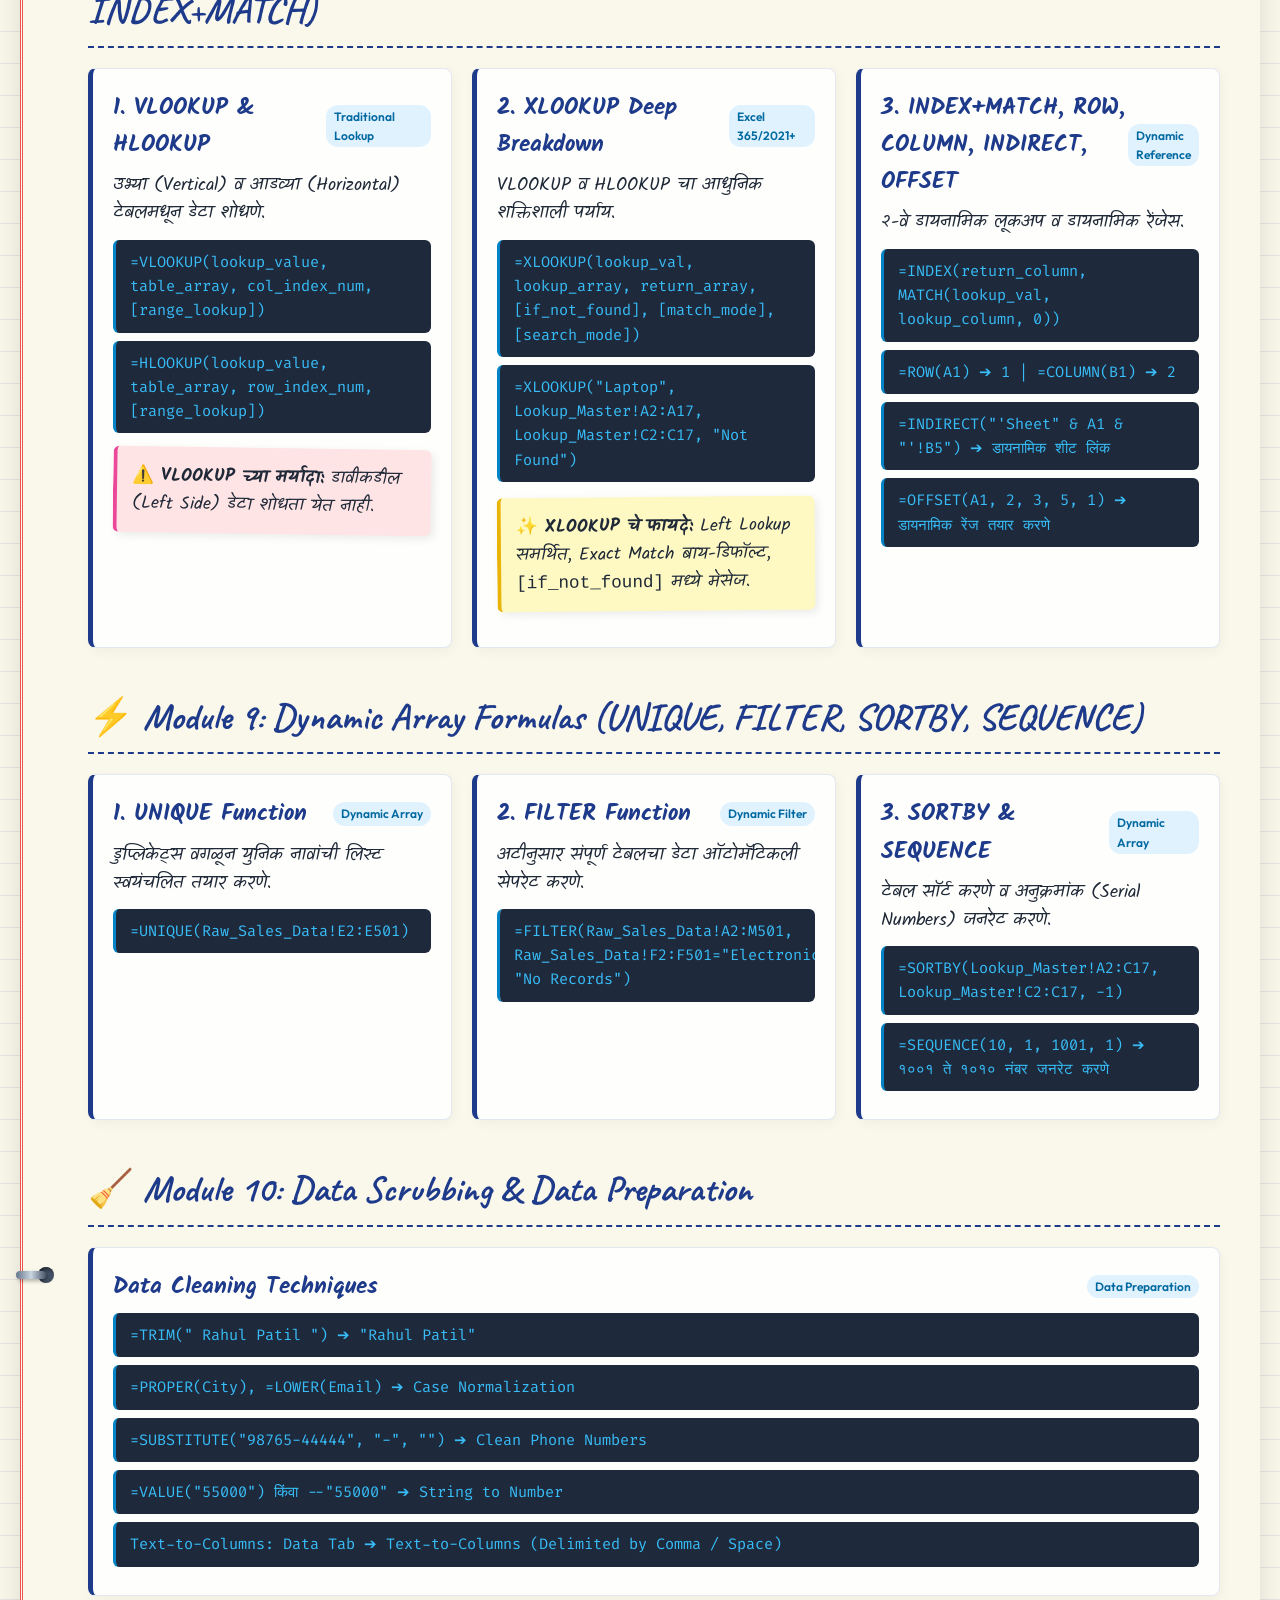
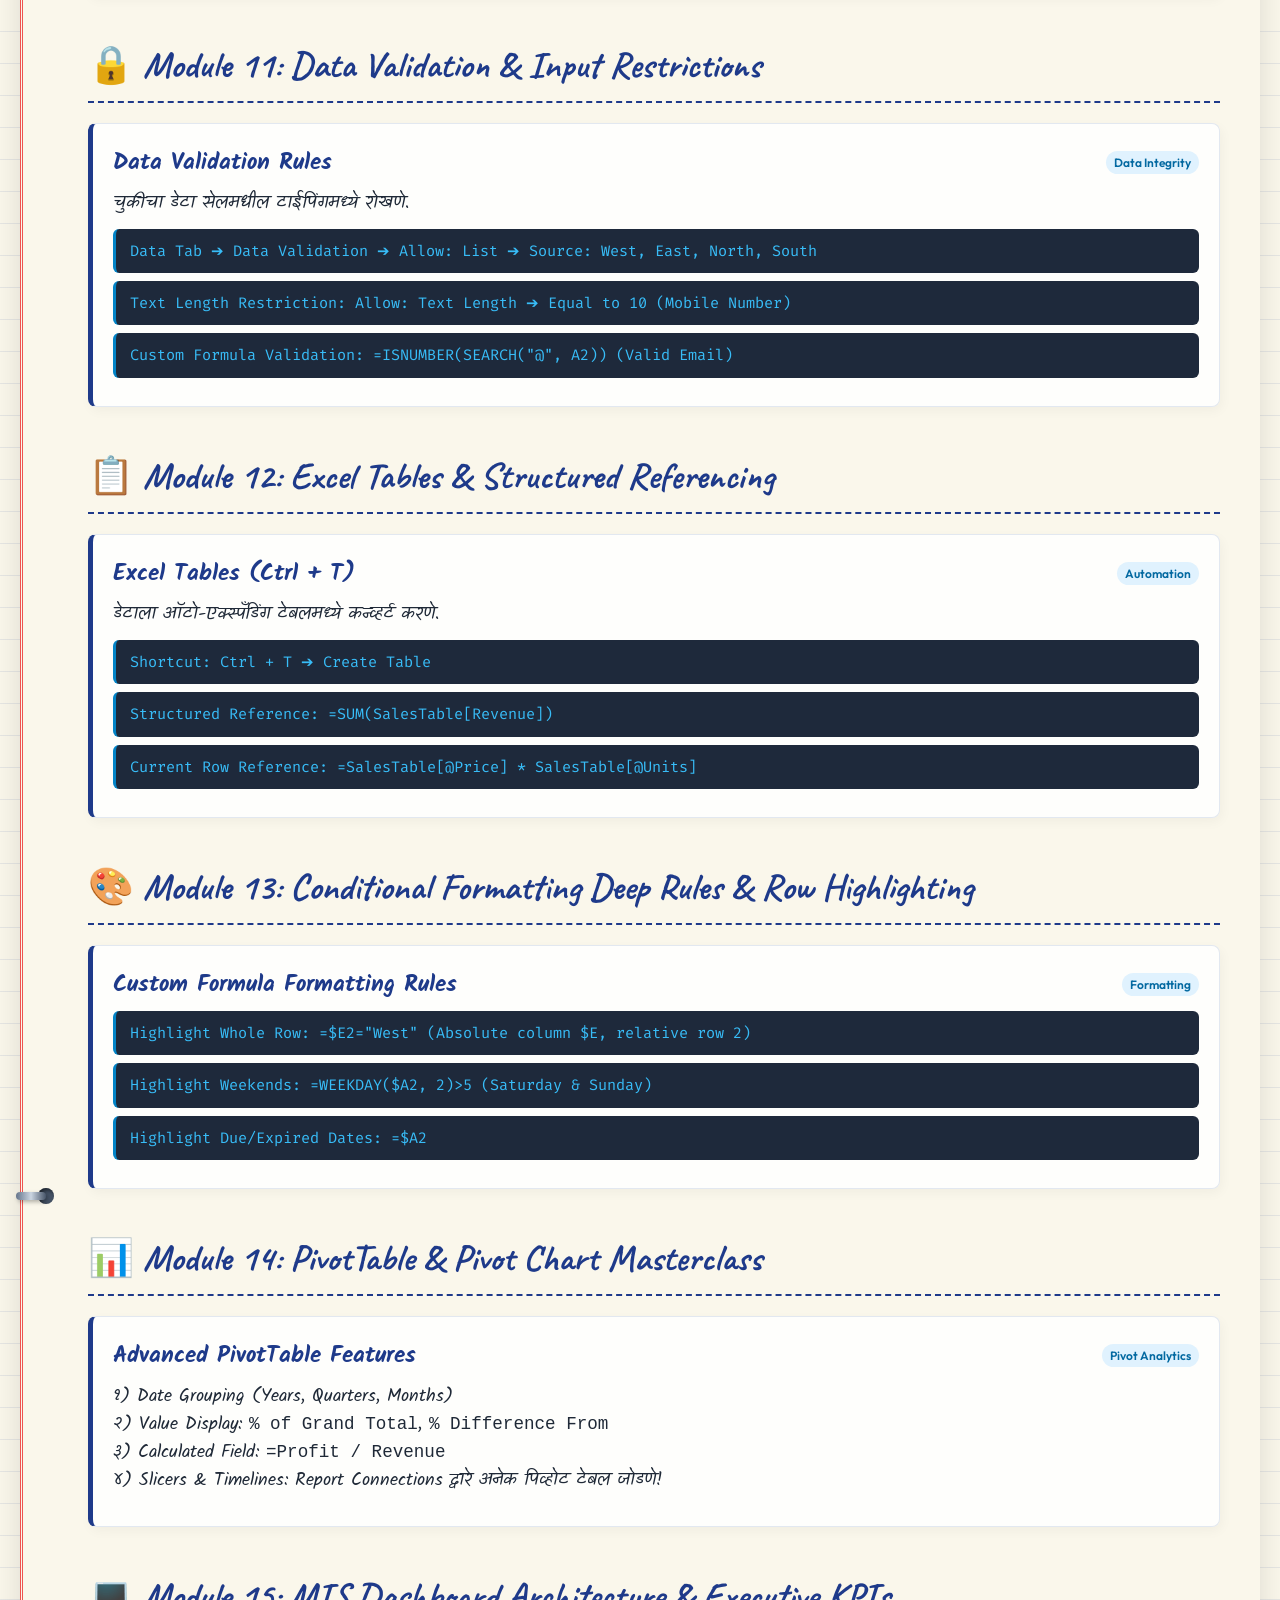
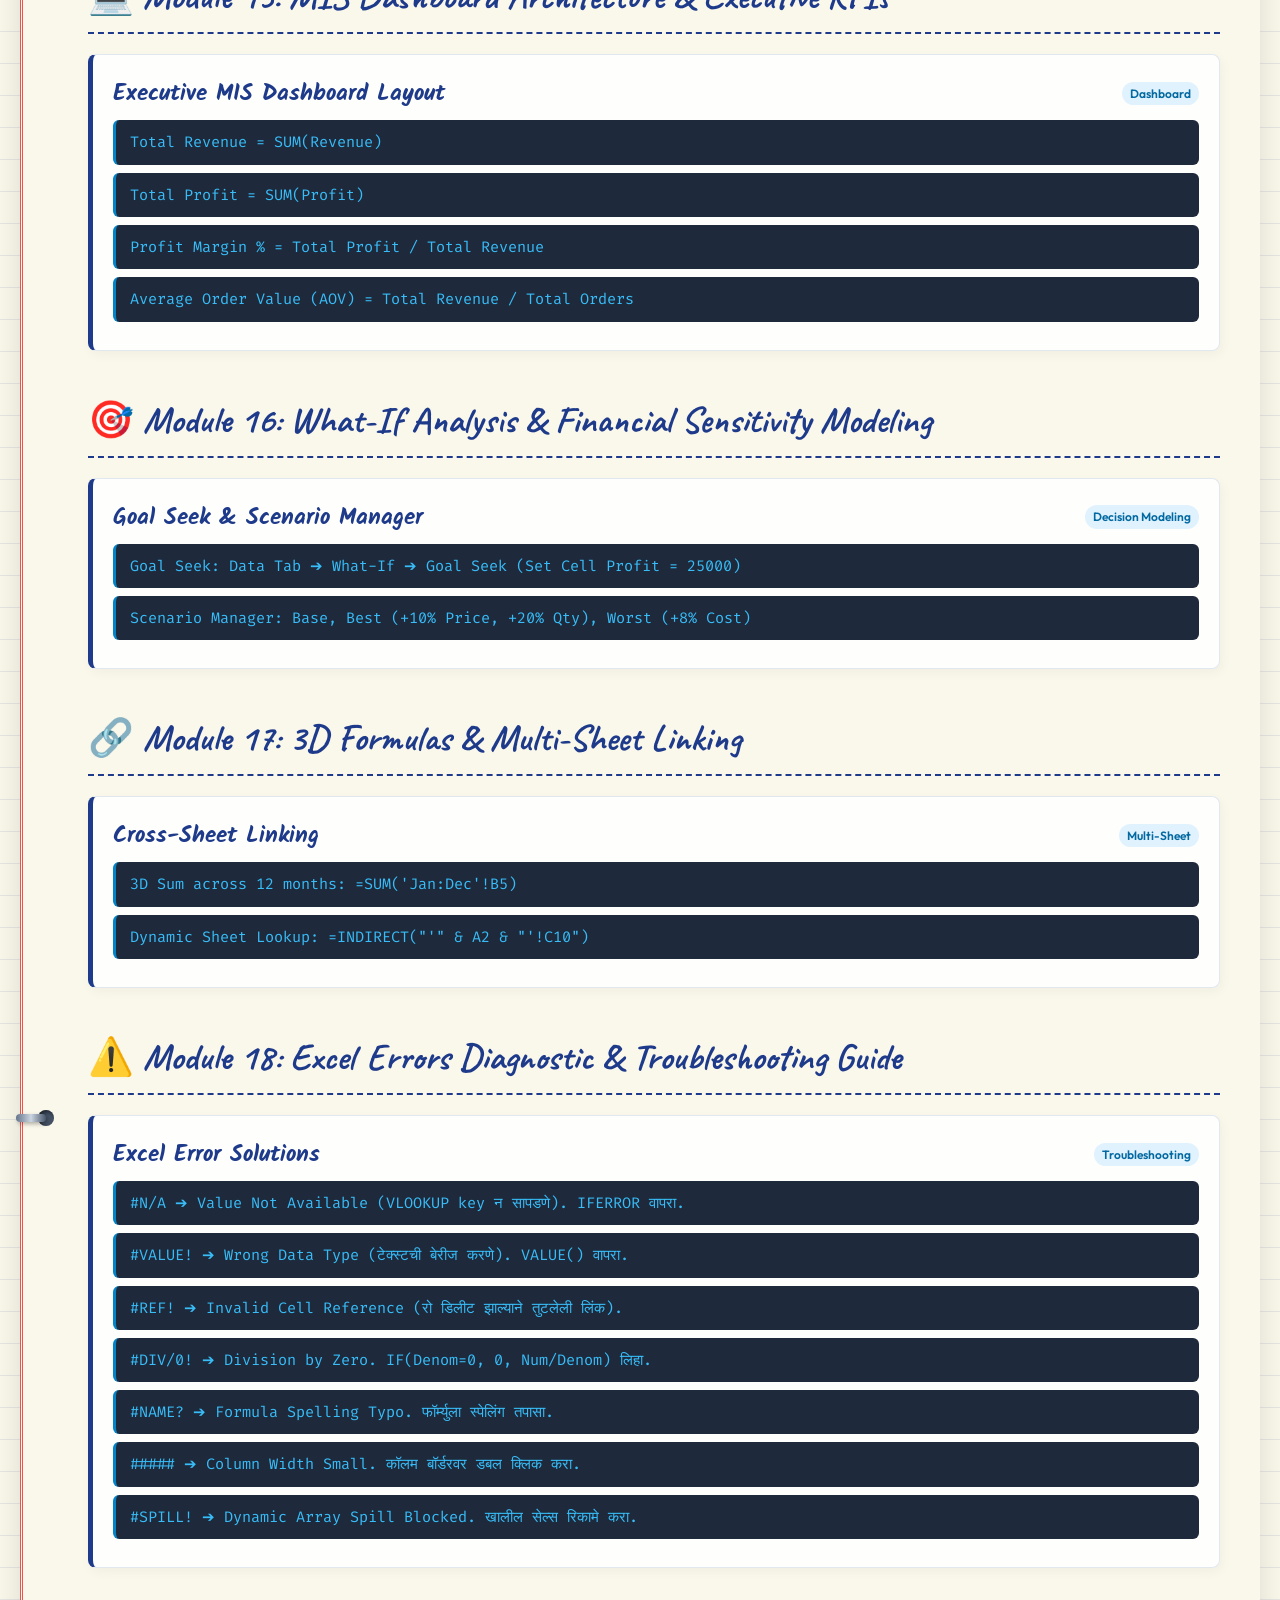
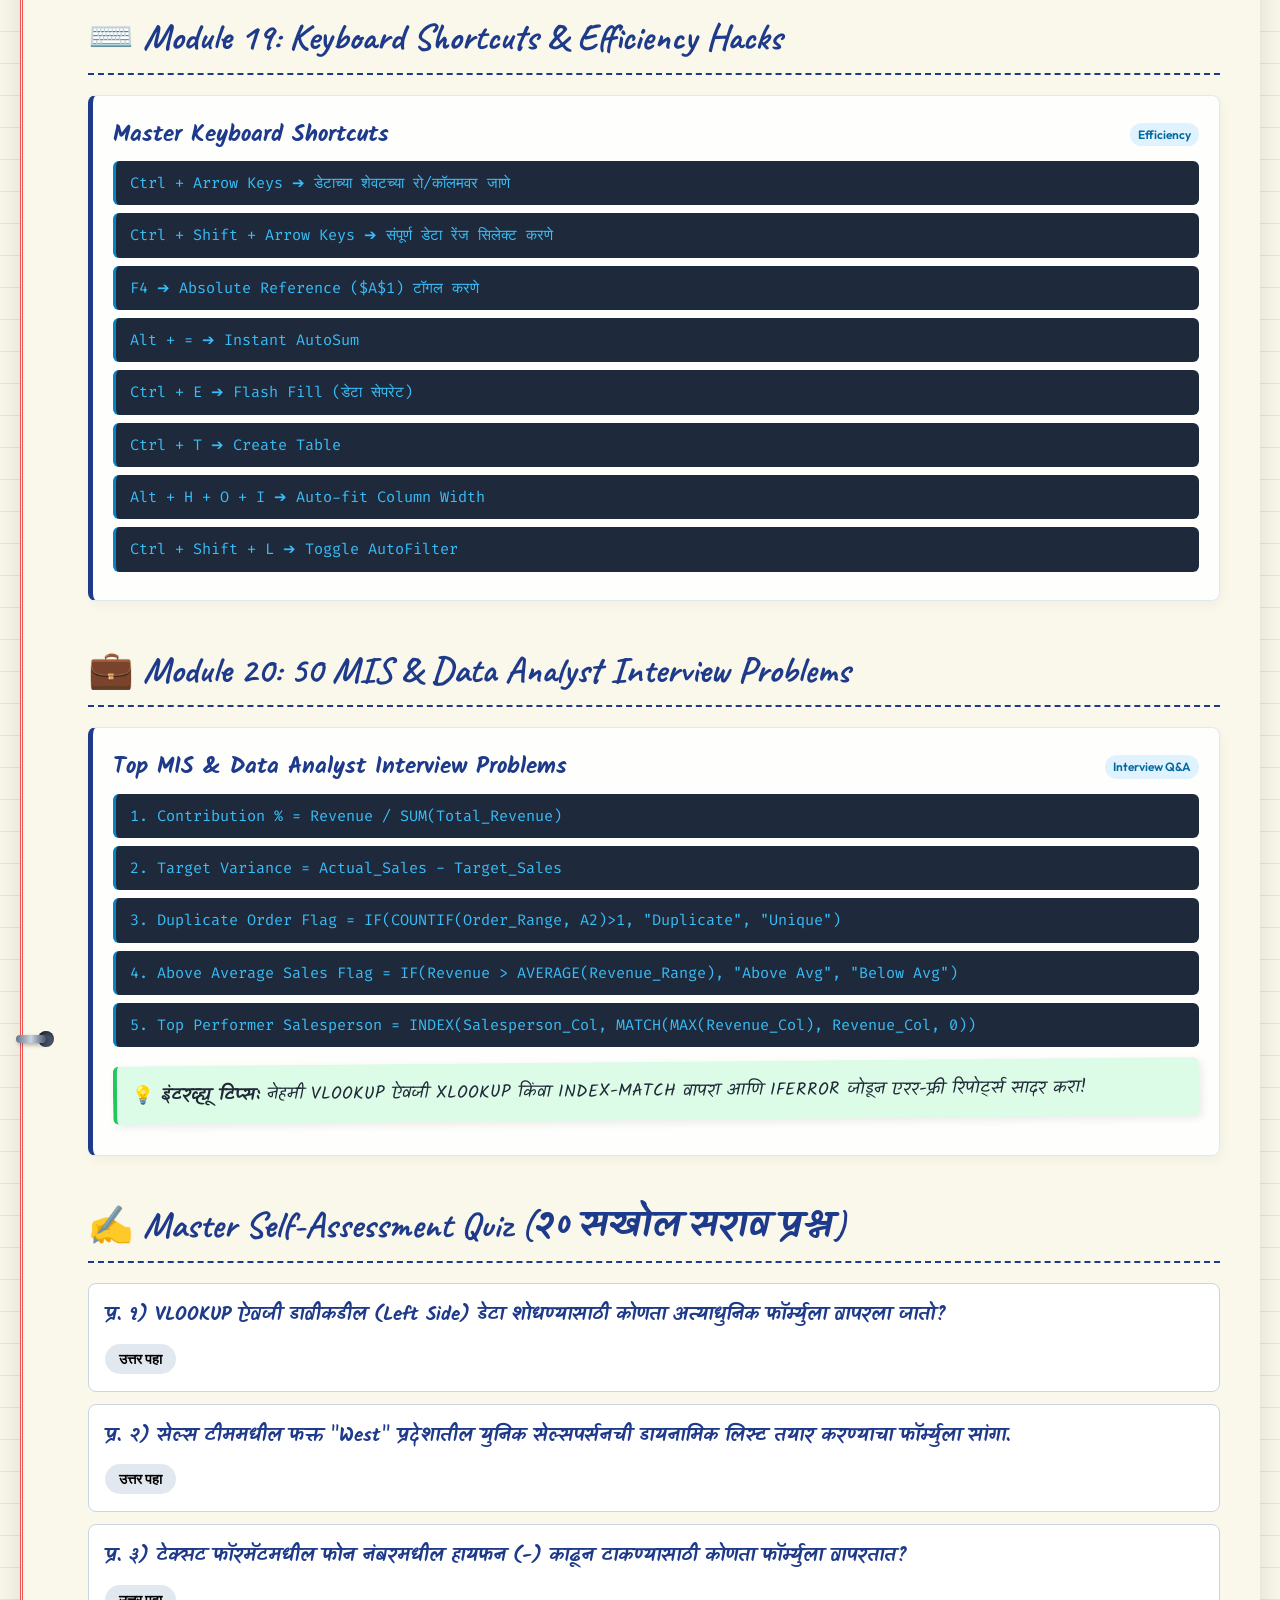
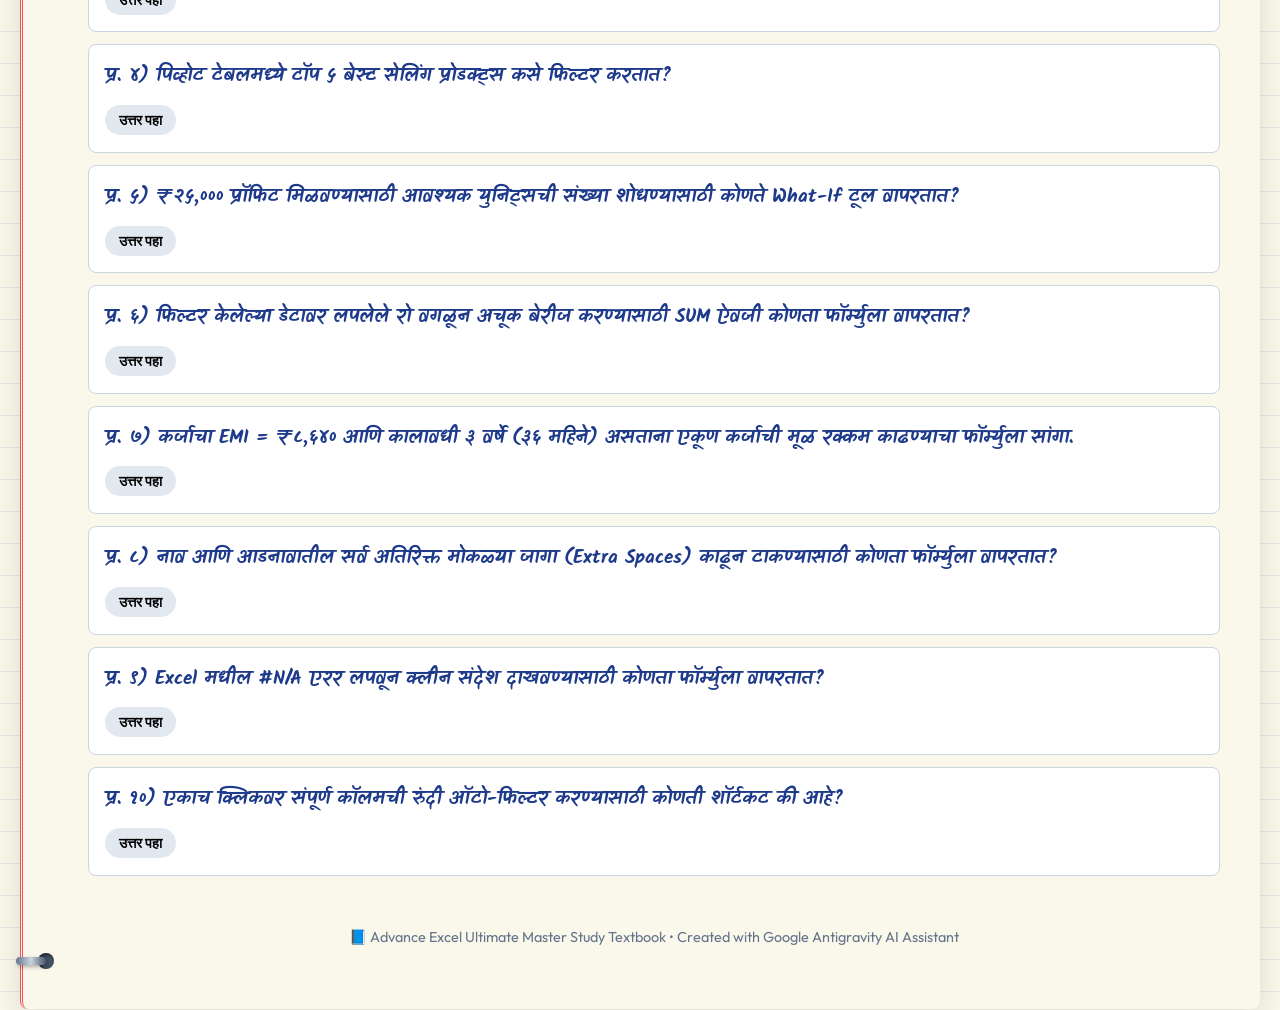
==== commit c0a41516: "Convert Web App into a Mobile Progressive Web App (PWA) with Manifest, Service Worker, and Install A" ====
--- a/index.html
+++ b/index.html
@@ -8,6 +8,15 @@
   <link rel="preconnect" href="https://fonts.googleapis.com">
   <link rel="preconnect" href="https://fonts.gstatic.com" crossorigin>
   <link href="https://fonts.googleapis.com/css2?family=Caveat:wght@600;700&family=Fira+Code:wght@400;600&family=Kalam:wght@400;700&family=Outfit:wght@400;600;700&family=Shantell+Sans:ital,wght@0,500;0,700;1,500&display=swap" rel="stylesheet">
+  
+  <!-- PWA Manifest & Meta Tags for Mobile App -->
+  <link rel="manifest" href="./manifest.json">
+  <meta name="theme-color" content="#1e3a8a">
+  <meta name="mobile-web-app-capable" content="yes">
+  <meta name="apple-mobile-web-app-capable" content="yes">
+  <meta name="apple-mobile-web-app-status-bar-style" content="black-translucent">
+  <meta name="apple-mobile-web-app-title" content="Excel Notes">
+  <link rel="apple-touch-icon" href="./icon-192.png">
   
   <style>
     :root {
@@ -213,6 +222,7 @@
   <div class="top-bar">
     <h1 class="main-title">📚 Ultimate Excel Master Textbook &amp; Handwritten Hub</h1>
     <div class="theme-controls">
+      <button class="theme-btn" id="installAppBtn" style="background: #166534; color: #ffffff; border-color: #22c55e;">📱 Install Mobile App</button>
       <button class="theme-btn" onclick="setTheme('ruled')">📝 Ruled Paper</button>
       <button class="theme-btn" onclick="setTheme('yellow')">🟨 Legal Pad</button>
       <button class="theme-btn" onclick="setTheme('grid')">📐 Grid Paper</button>
@@ -824,6 +834,37 @@
       ansDiv.style.display = 'block';
     }
   }
+
+  // PWA Service Worker & Install App Handler
+  if ('serviceWorker' in navigator) {
+    window.addEventListener('load', () => {
+      navigator.serviceWorker.register('./sw.js').then((reg) => {
+        console.log('Service Worker registered:', reg.scope);
+      }).catch((err) => {
+        console.log('Service Worker registration failed:', err);
+      });
+    });
+  }
+
+  let deferredPrompt;
+  const installAppBtn = document.getElementById('installAppBtn');
+
+  window.addEventListener('beforeinstallprompt', (e) => {
+    e.preventDefault();
+    deferredPrompt = e;
+    installAppBtn.style.display = 'inline-block';
+  });
+
+  installAppBtn.addEventListener('click', async () => {
+    if (deferredPrompt) {
+      deferredPrompt.prompt();
+      const { outcome } = await deferredPrompt.userChoice;
+      console.log(`User response to install prompt: ${outcome}`);
+      deferredPrompt = null;
+    } else {
+      alert("📱 मोबाईलवर अ‍ॅप (PWA) इन्स्टॉल करण्याची सोपी पद्धत:\n\n१) अँड्रॉइड (Android - Chrome): Chrome मध्ये उघडल्यावर वर उजव्या बाजूला ३ डॉट्स (⋮) वर क्लिक करा आणि 'Add to Home screen' किंवा 'Install App' वर क्लिक करा!\n\n२) आयफोन (iPhone - Safari): Safari मध्ये उघडल्यावर खालील 'Share' आयकॉन वर क्लिक करा आणि 'Add to Home Screen' निवडा!\n\n३) यामुळे तुमच्या मोबाईलच्या स्क्रीनवर थेट 'Excel Notes' चे अ‍ॅप आयकॉन तयार होईल व ते विना-इंटरनेट (100% Offline) चालेल!");
+    }
+  });
 </script>
 
 </body>
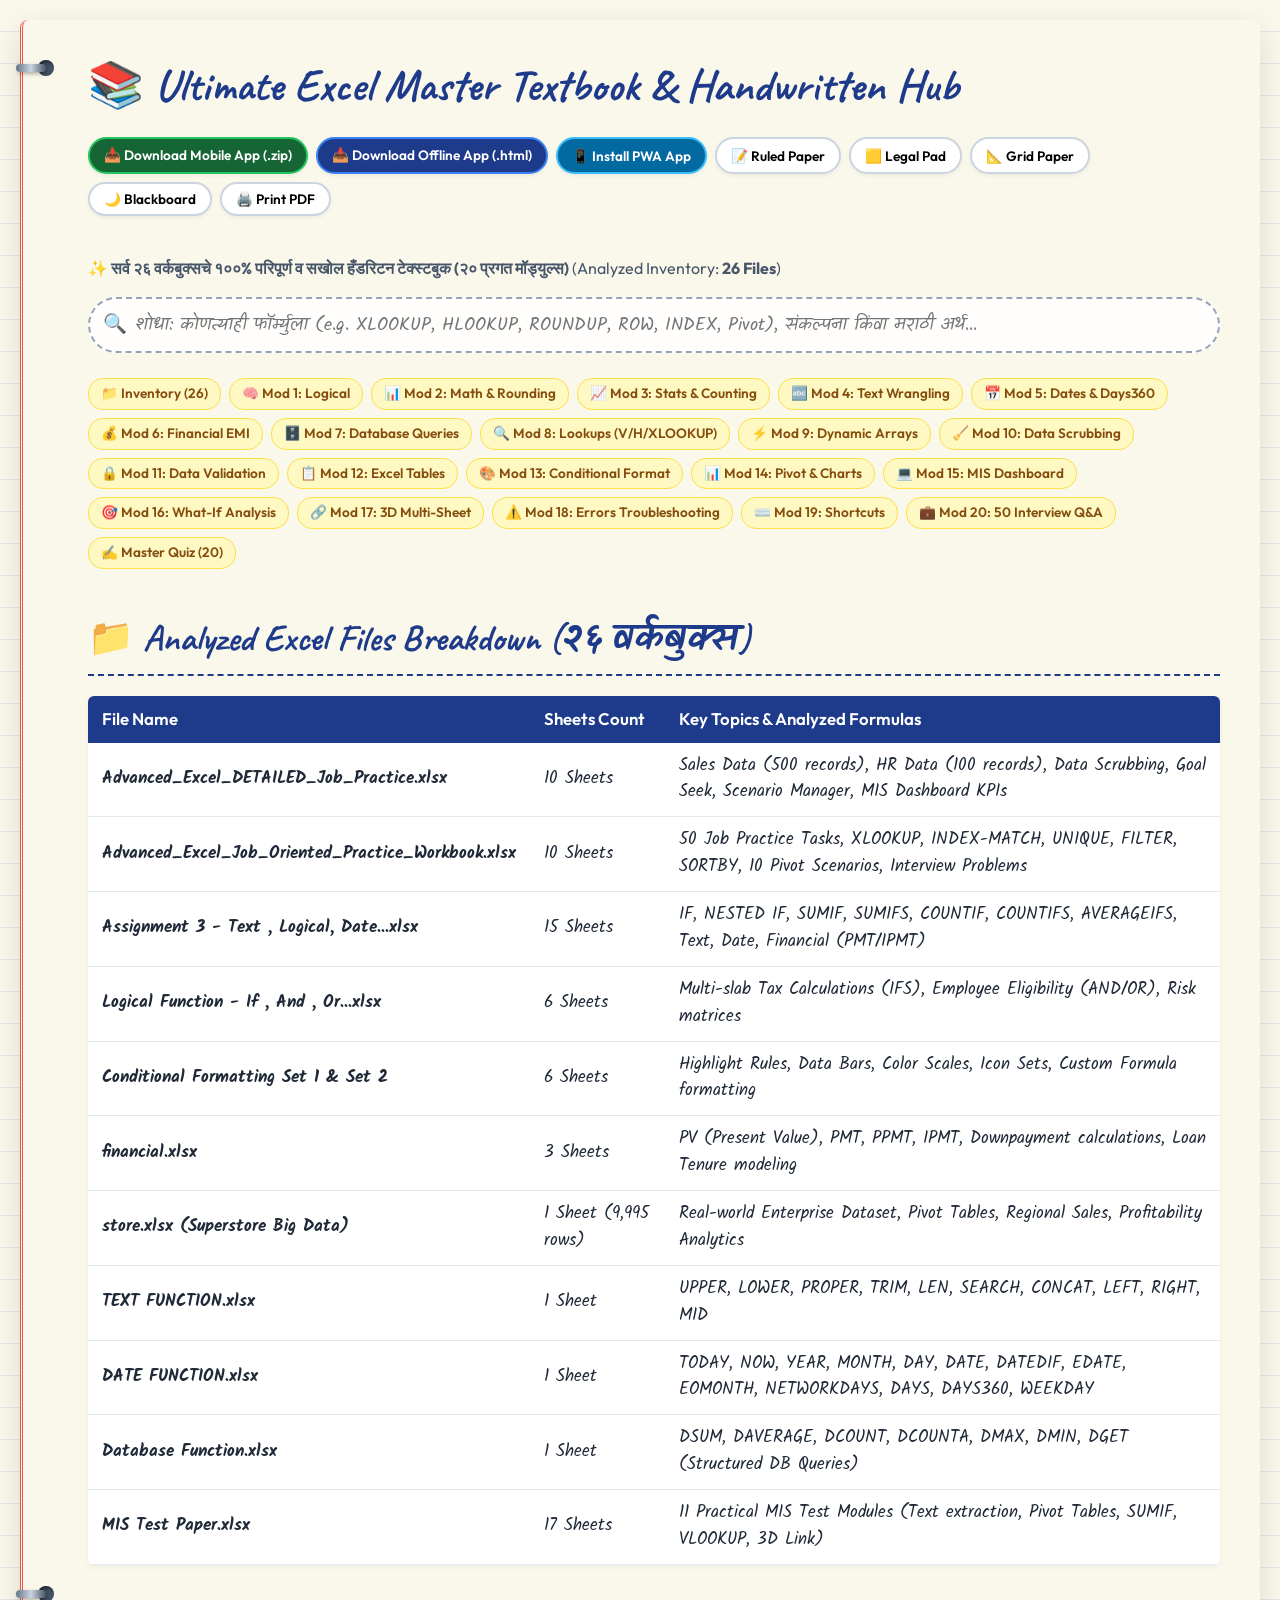
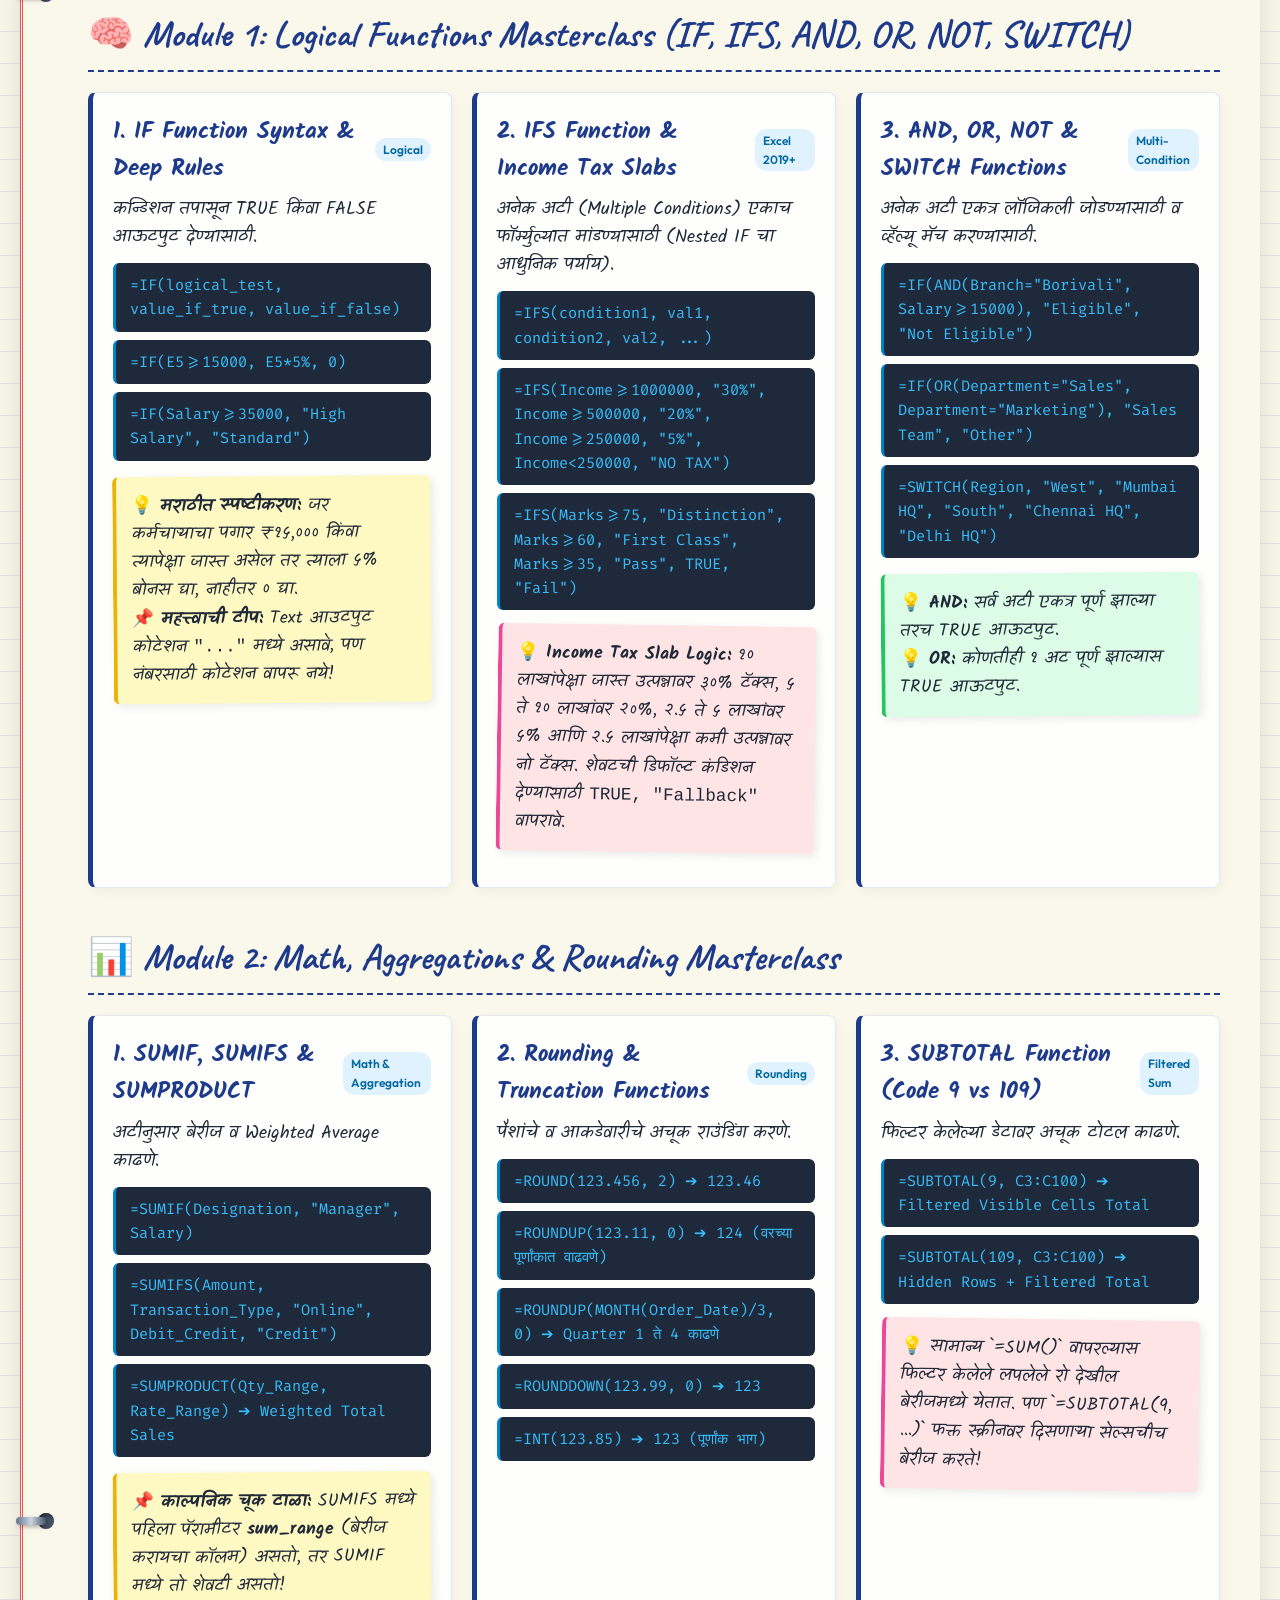
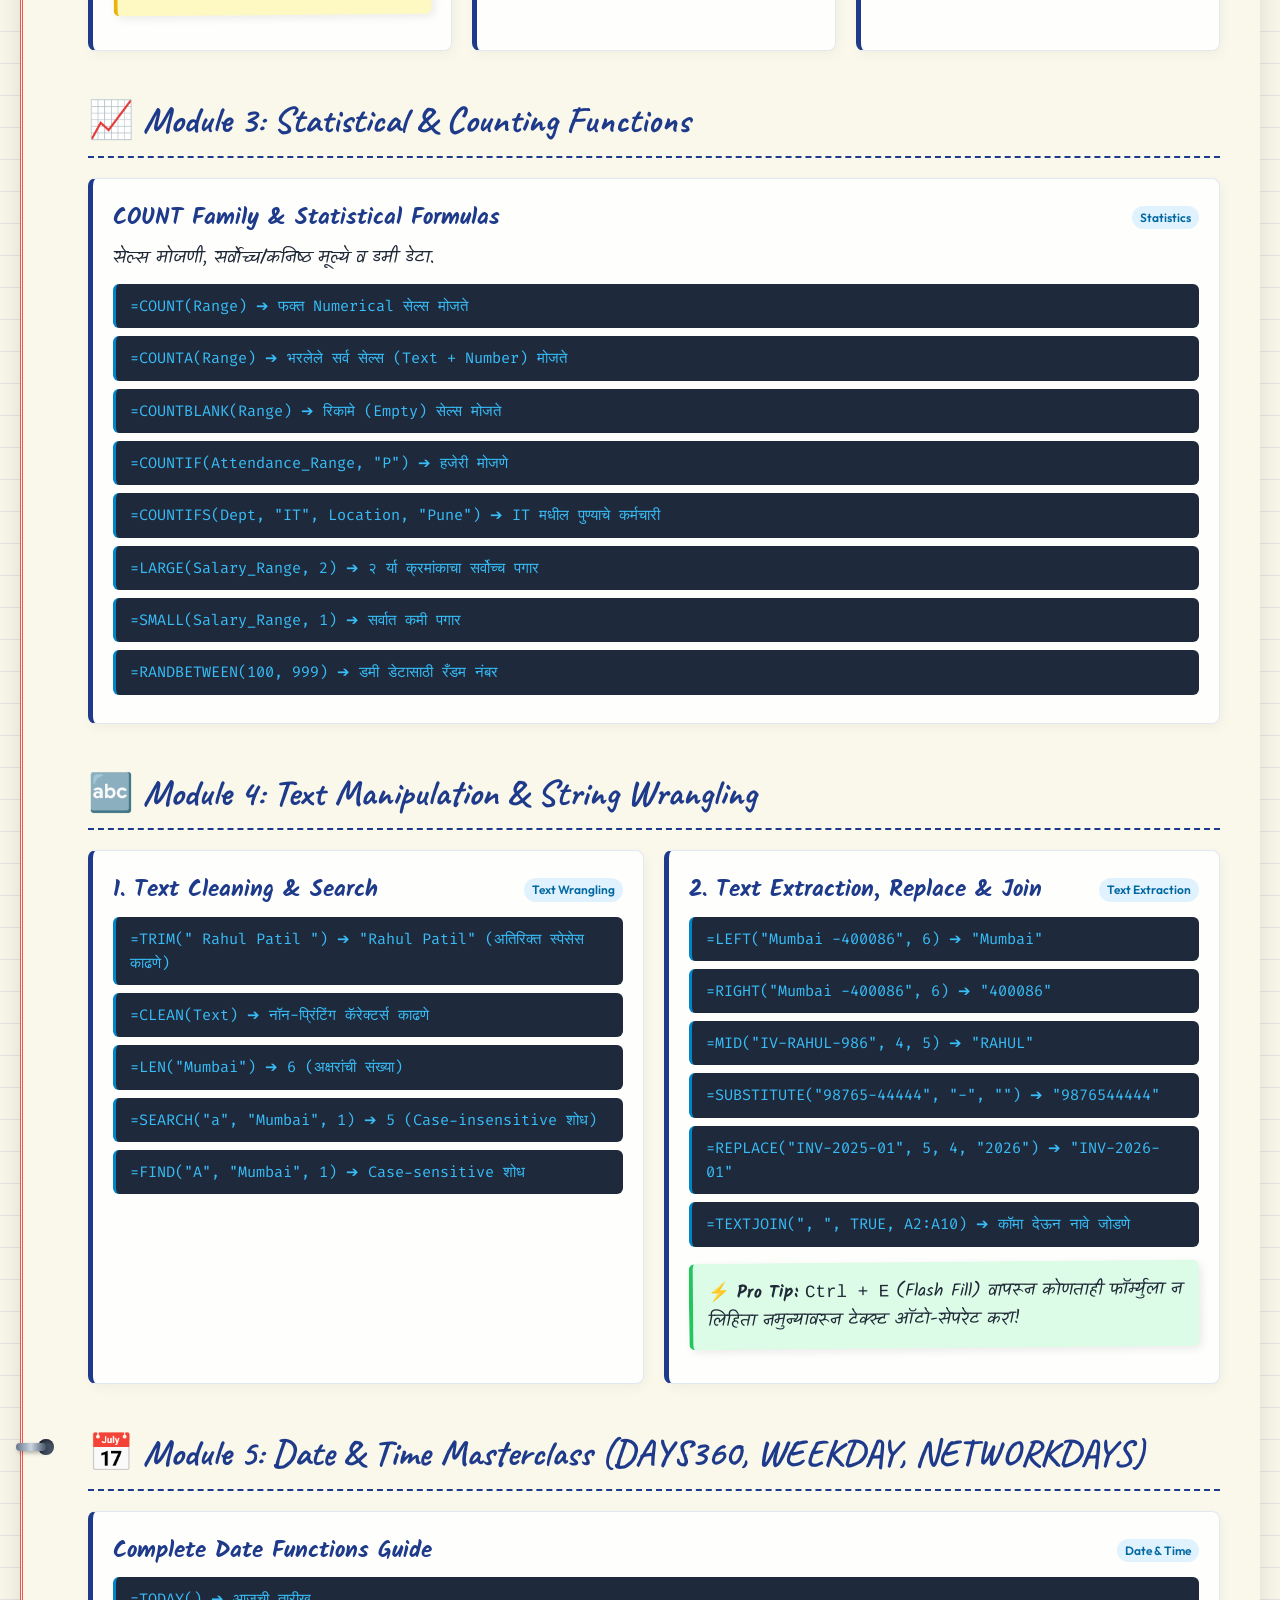
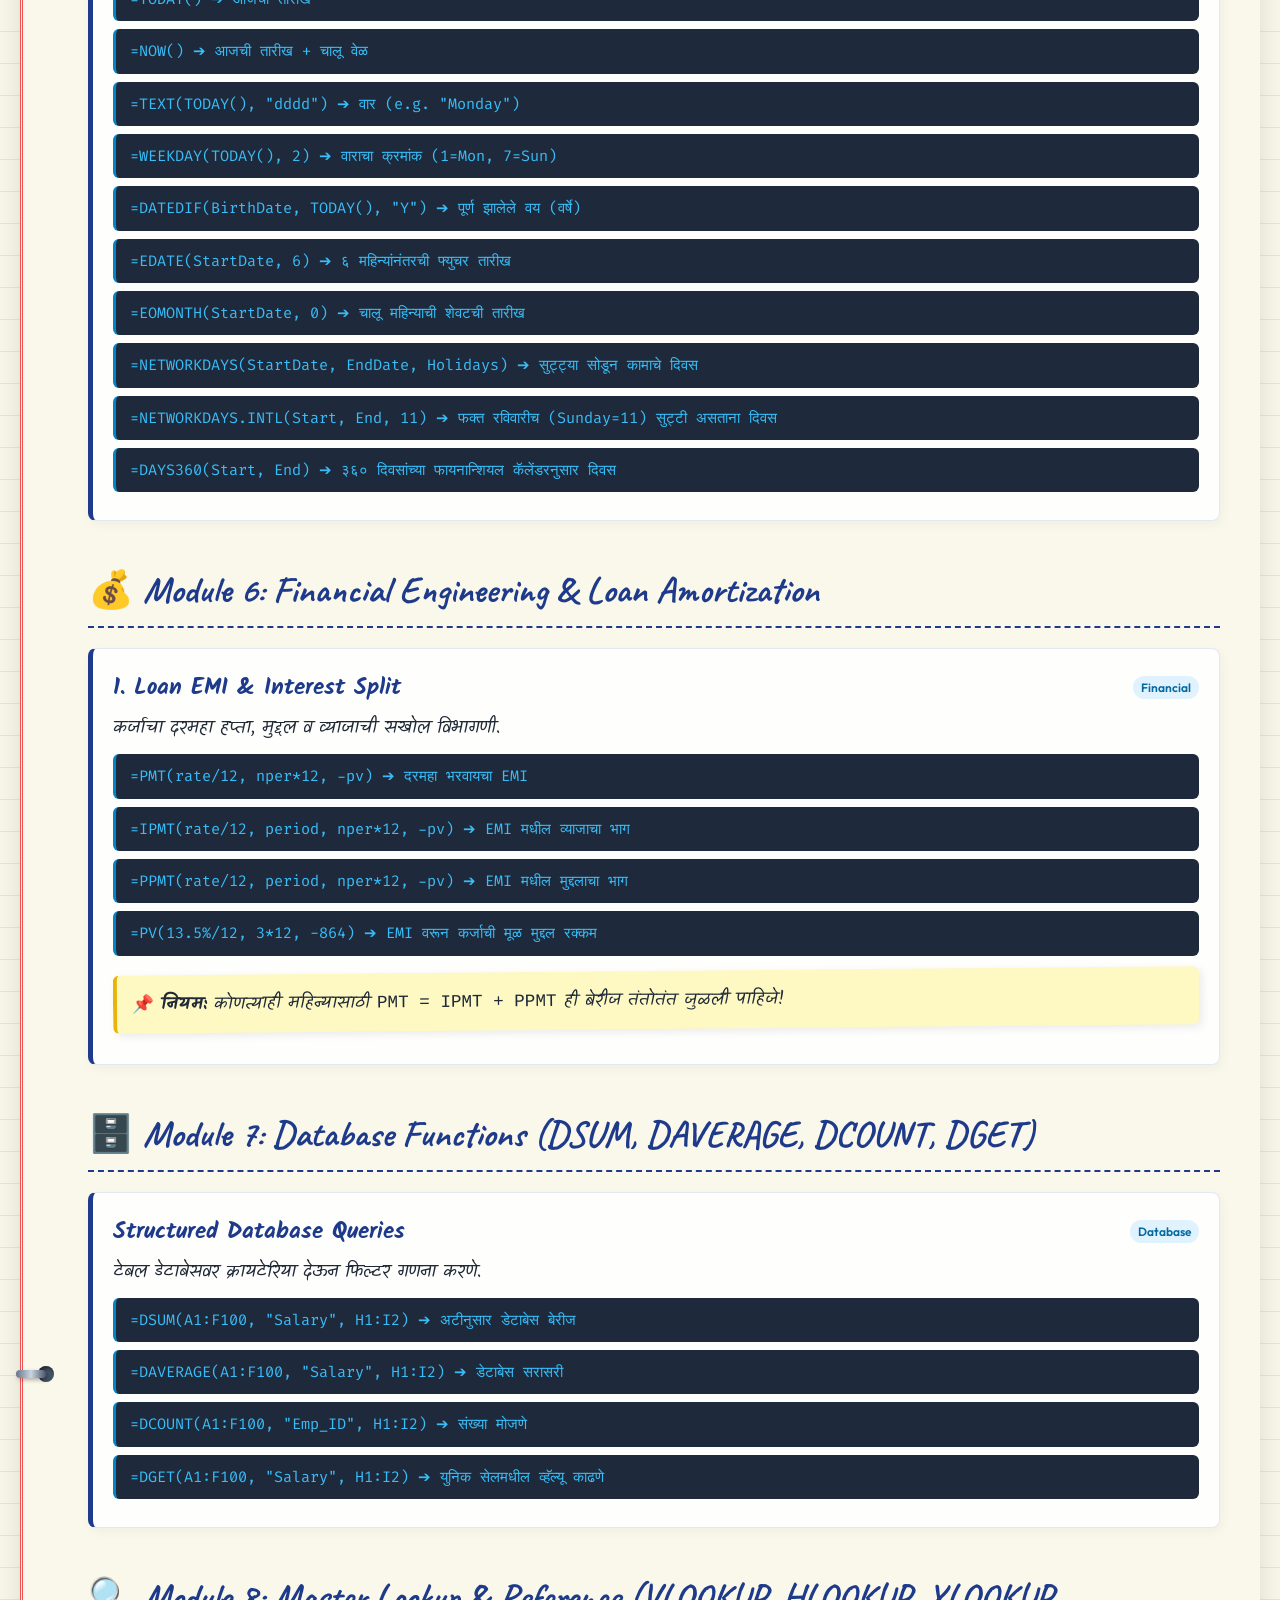
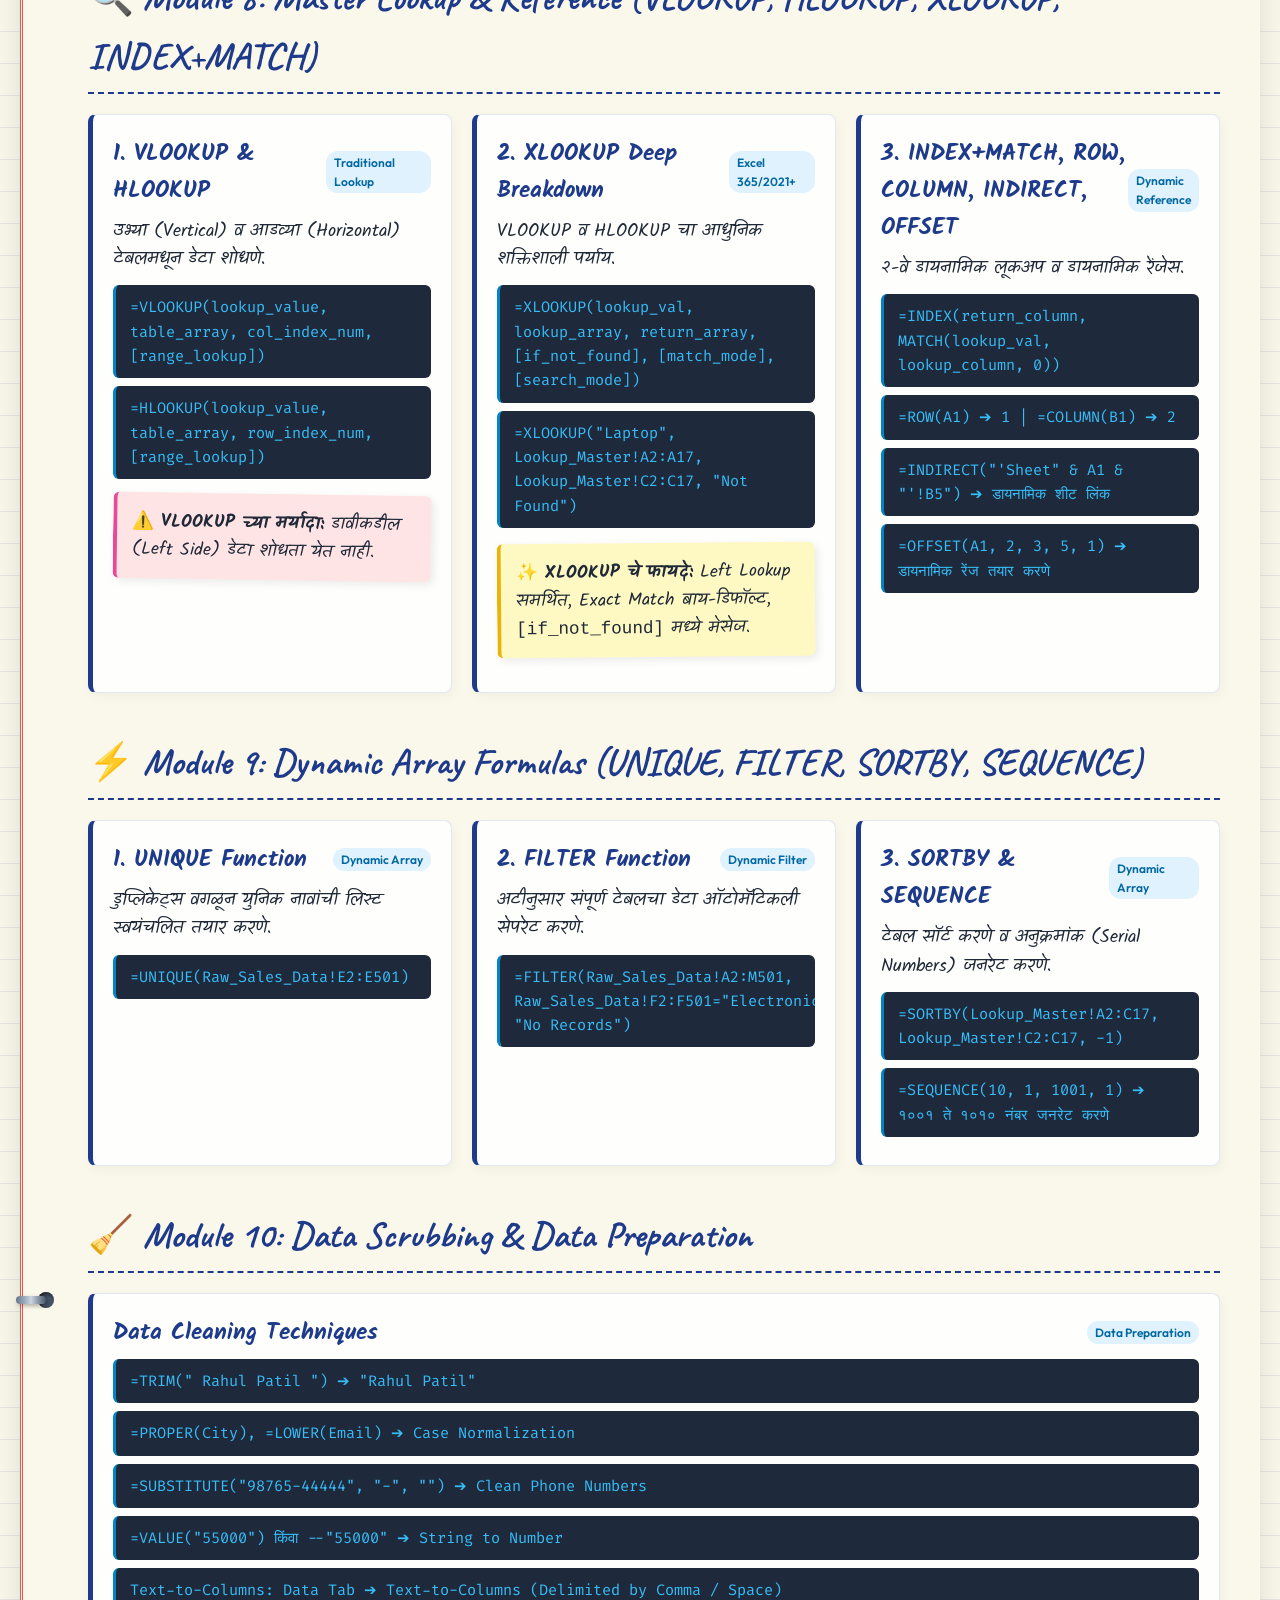
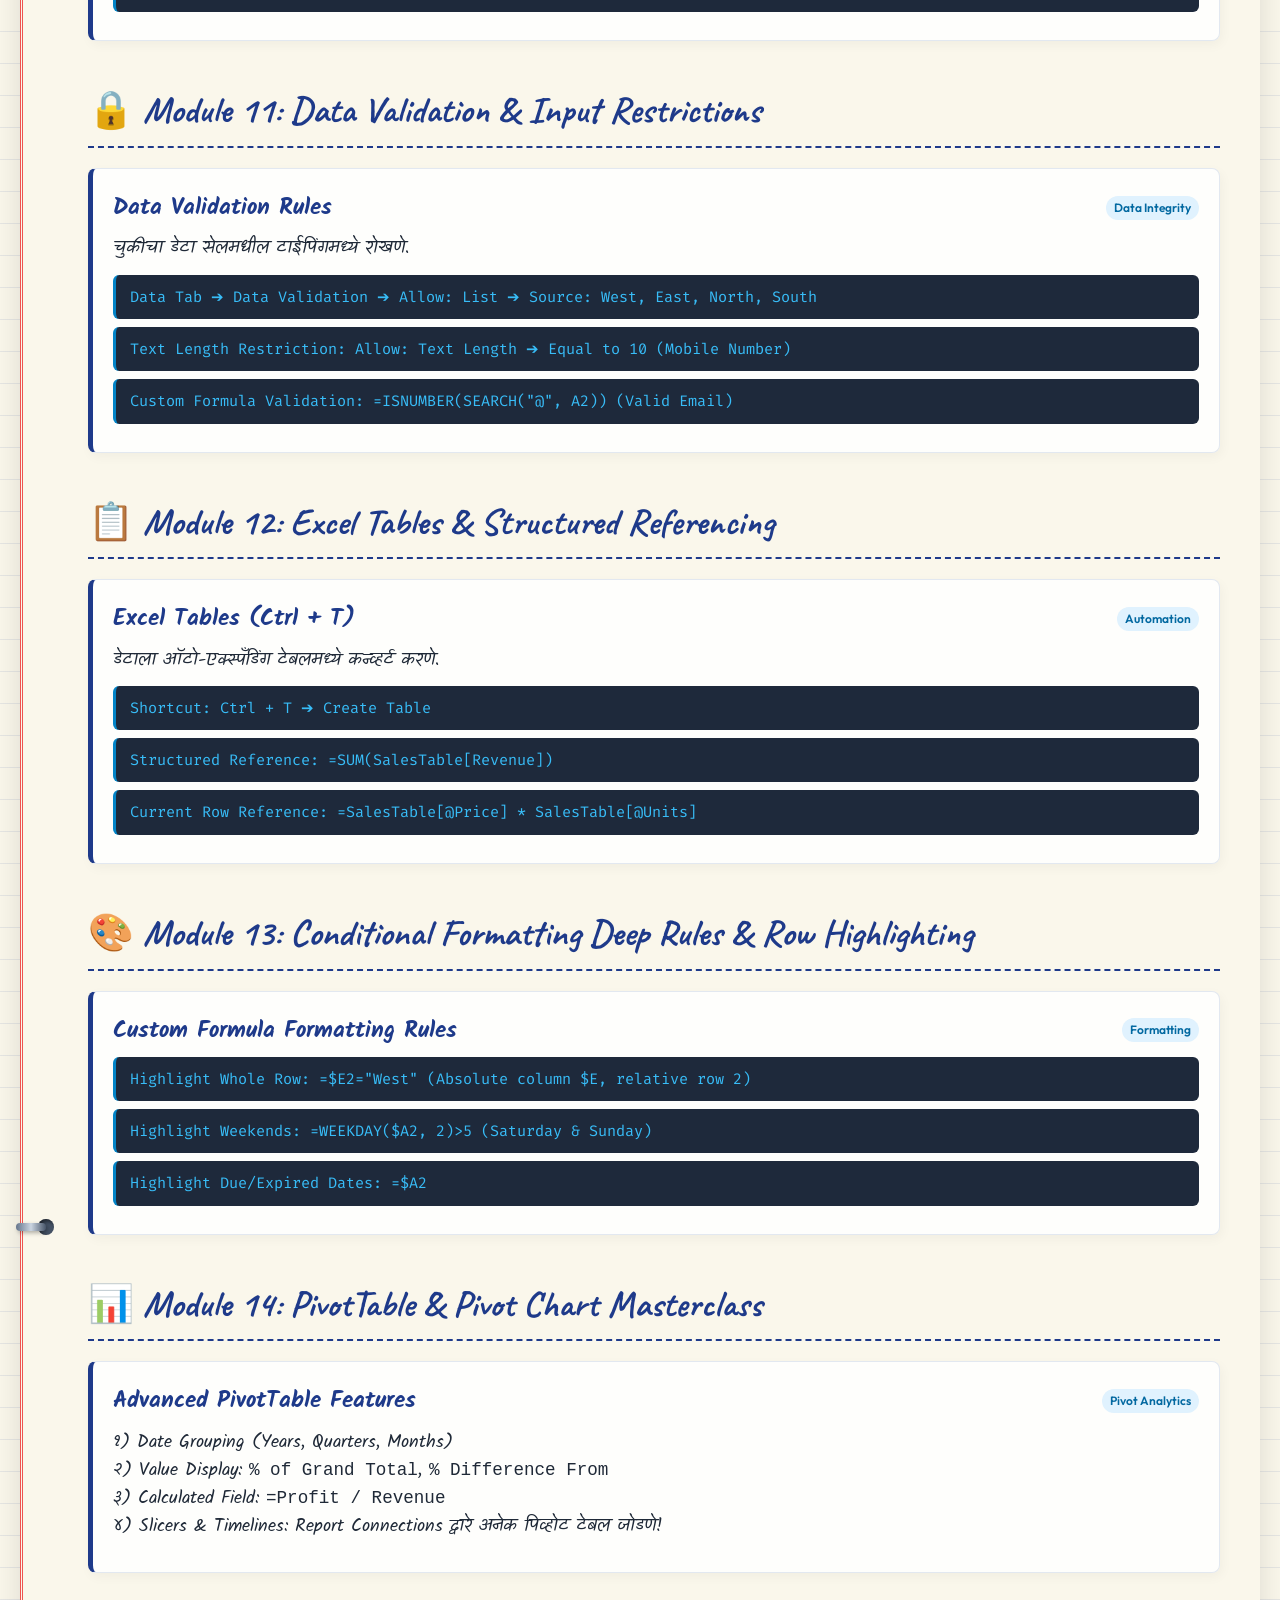
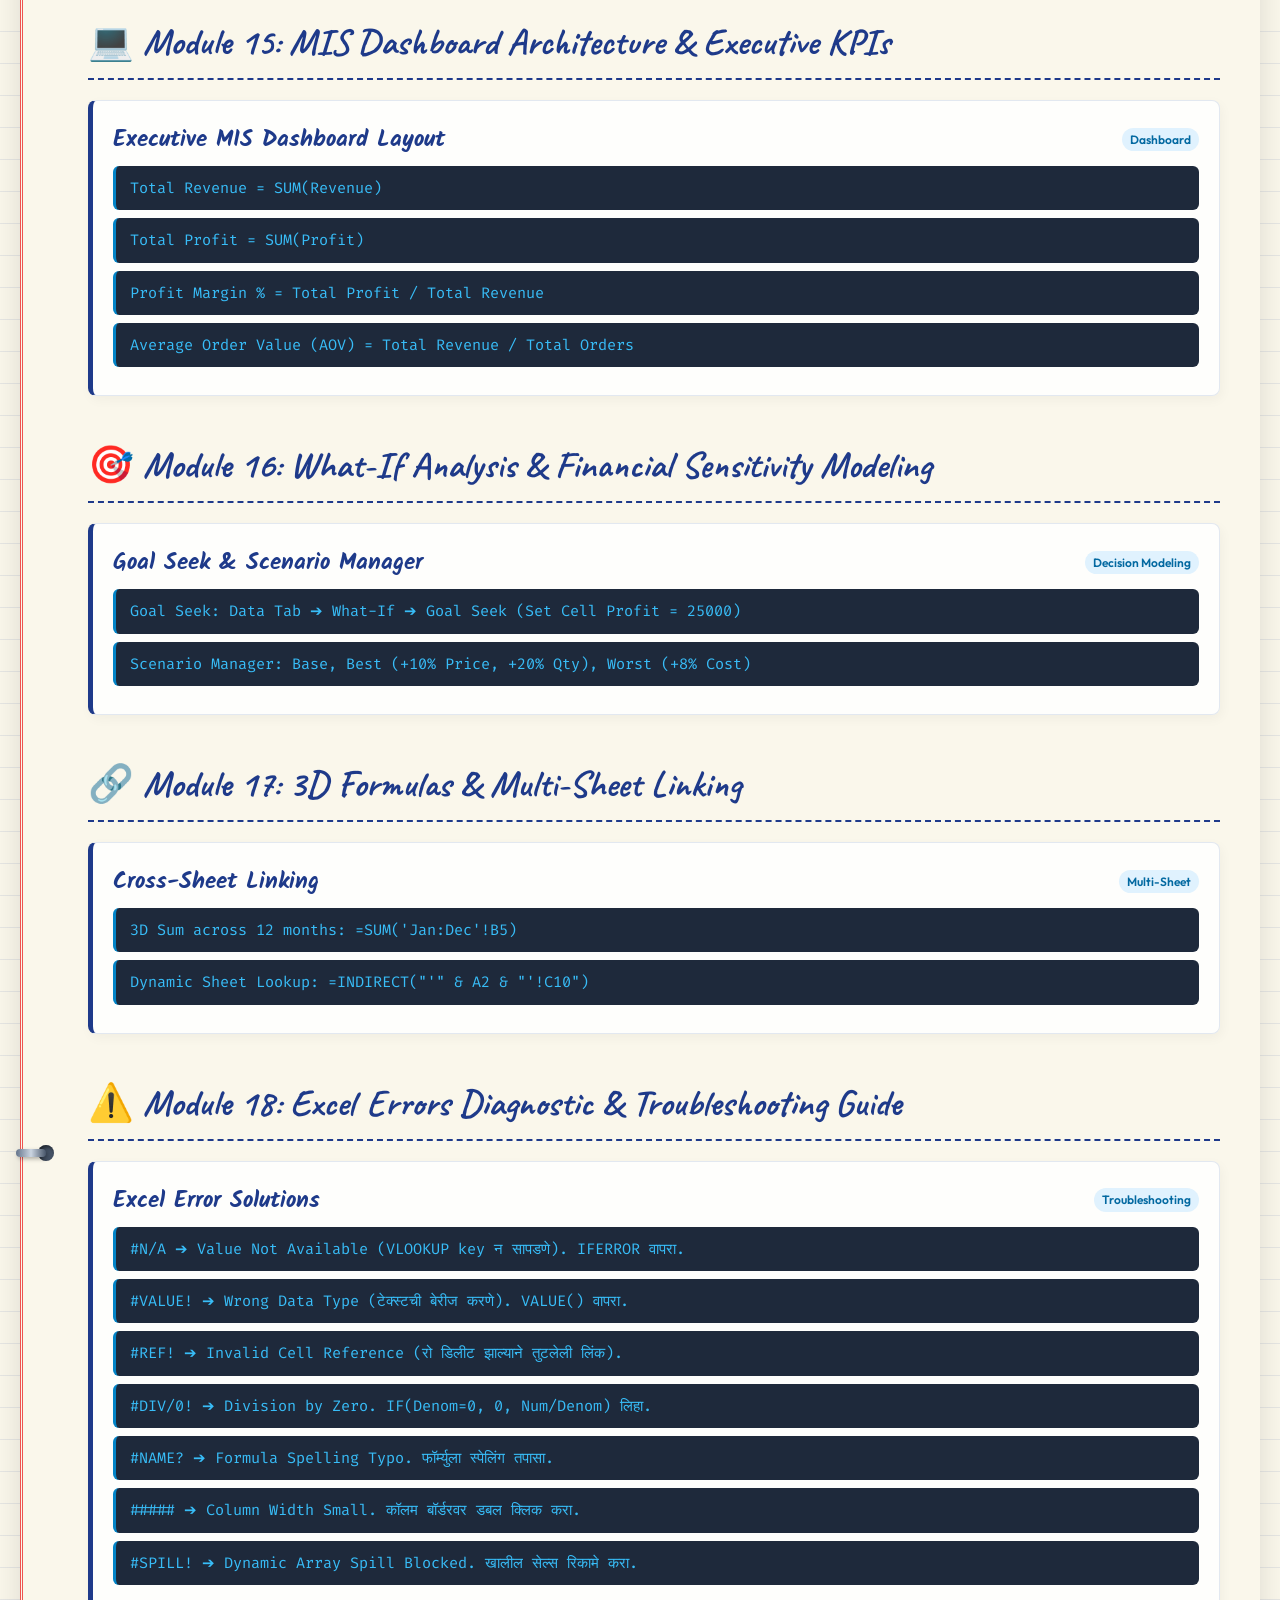
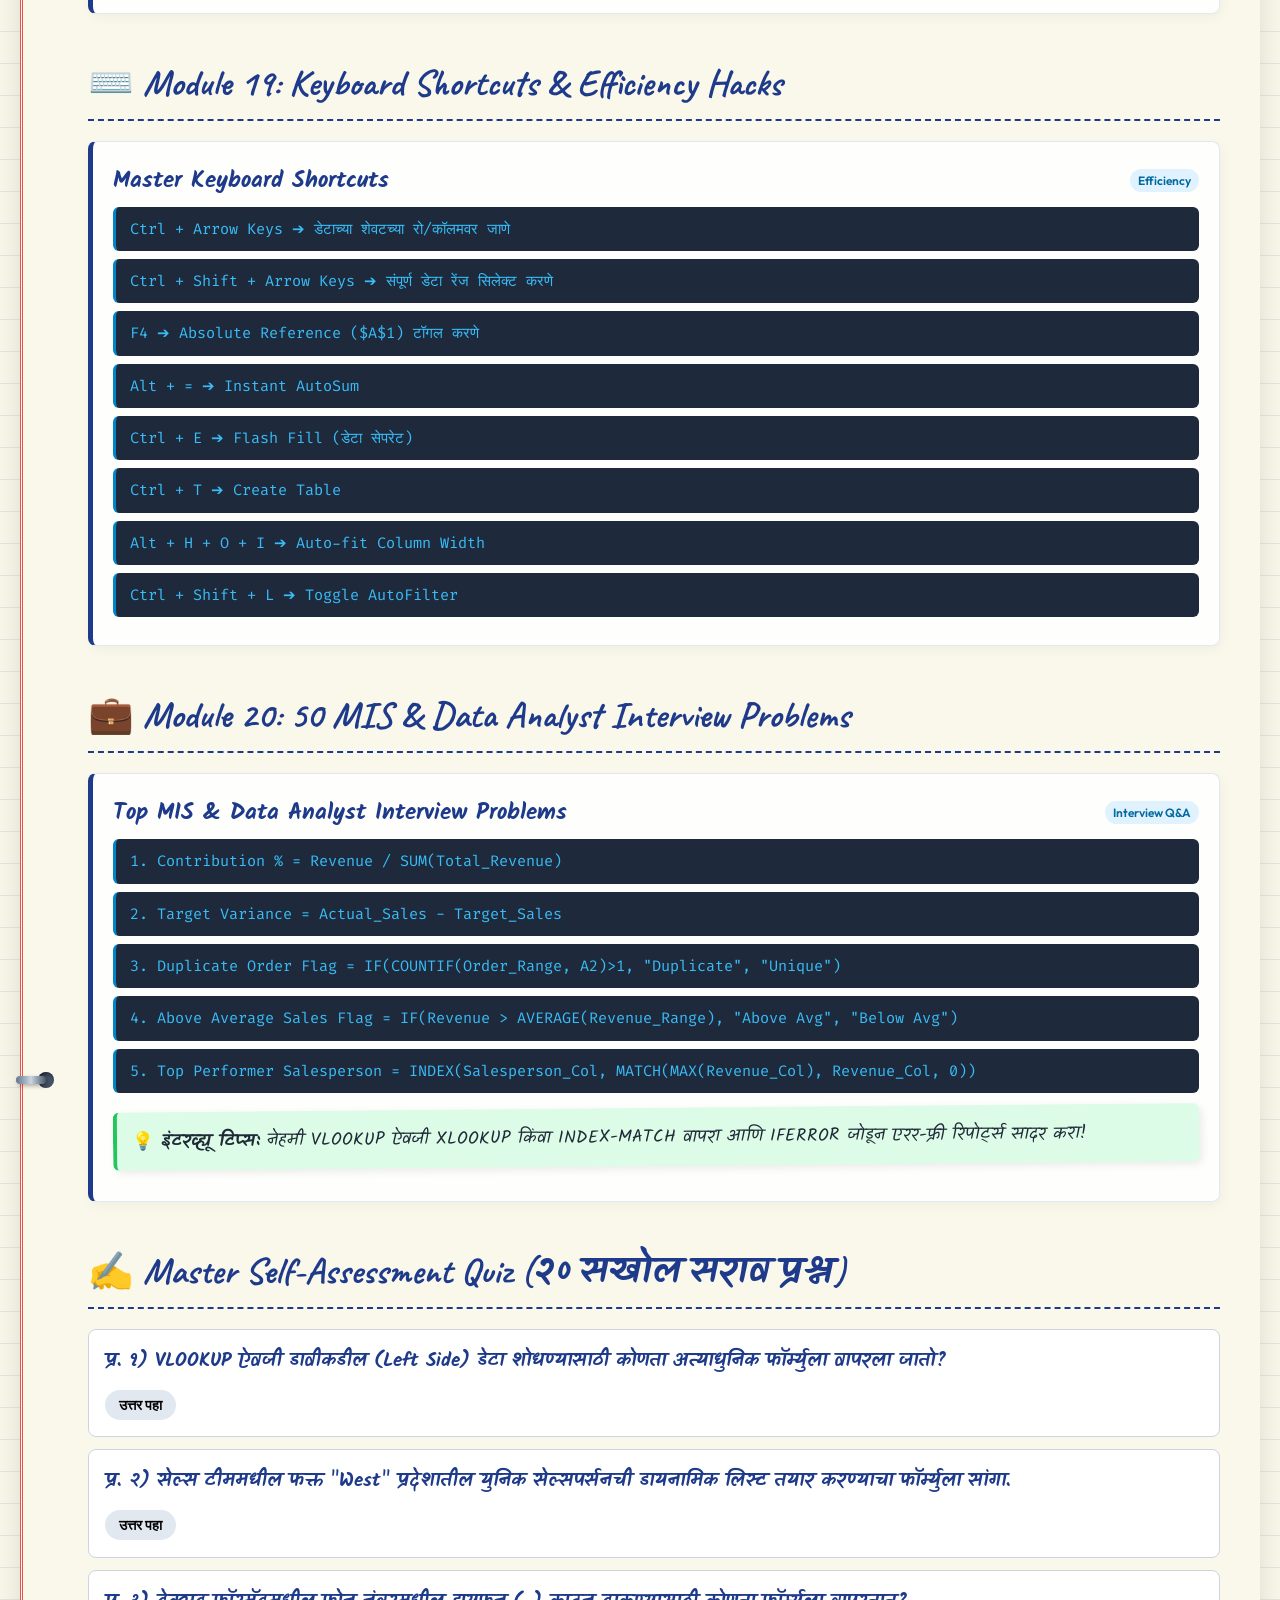
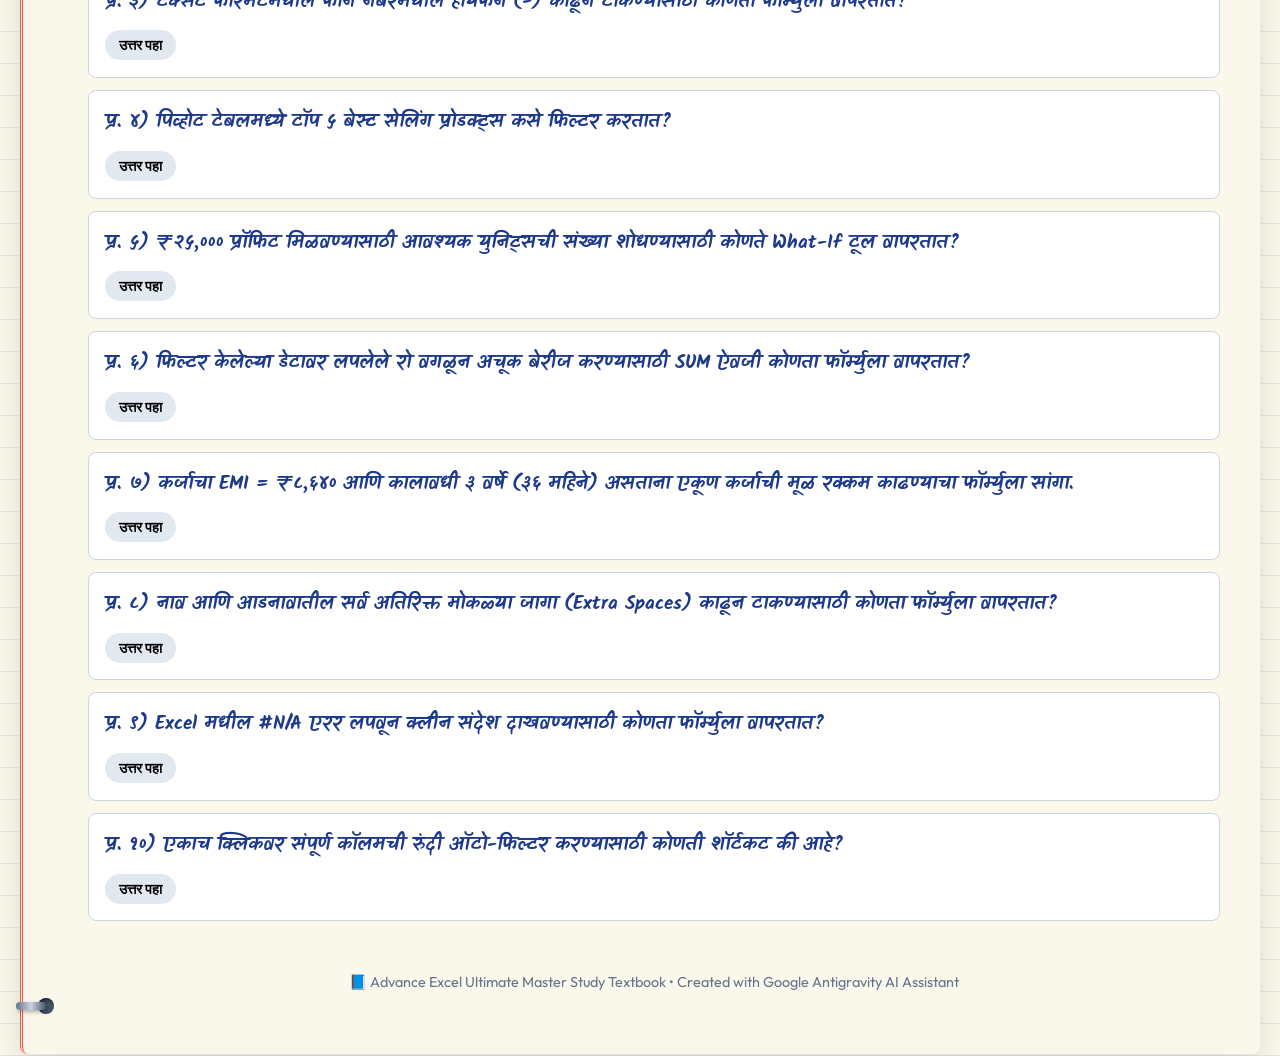
==== commit 7122af12: "Add direct downloadable mobile app packages Excel_Notes_Mobile_App.zip and Excel_Notes_Offline_App.h" ====
--- a/index.html
+++ b/index.html
@@ -222,7 +222,9 @@
   <div class="top-bar">
     <h1 class="main-title">📚 Ultimate Excel Master Textbook &amp; Handwritten Hub</h1>
     <div class="theme-controls">
-      <button class="theme-btn" id="installAppBtn" style="background: #166534; color: #ffffff; border-color: #22c55e;">📱 Install Mobile App</button>
+      <a href="https://github.com/luckyyy08/Data-Science-Excel-Master-Study-Hub/raw/main/Excel_Notes_Mobile_App.zip" download class="theme-btn" style="background: #166534; color: #ffffff; border-color: #22c55e; text-decoration: none; display: inline-flex; align-items: center; gap: 4px;">📥 Download Mobile App (.zip)</a>
+      <a href="https://github.com/luckyyy08/Data-Science-Excel-Master-Study-Hub/raw/main/Excel_Notes_Offline_App.html" download class="theme-btn" style="background: #1e3a8a; color: #ffffff; border-color: #3b82f6; text-decoration: none; display: inline-flex; align-items: center; gap: 4px;">📥 Download Offline App (.html)</a>
+      <button class="theme-btn" id="installAppBtn" style="background: #0369a1; color: #ffffff; border-color: #38bdf8;">📱 Install PWA App</button>
       <button class="theme-btn" onclick="setTheme('ruled')">📝 Ruled Paper</button>
       <button class="theme-btn" onclick="setTheme('yellow')">🟨 Legal Pad</button>
       <button class="theme-btn" onclick="setTheme('grid')">📐 Grid Paper</button>
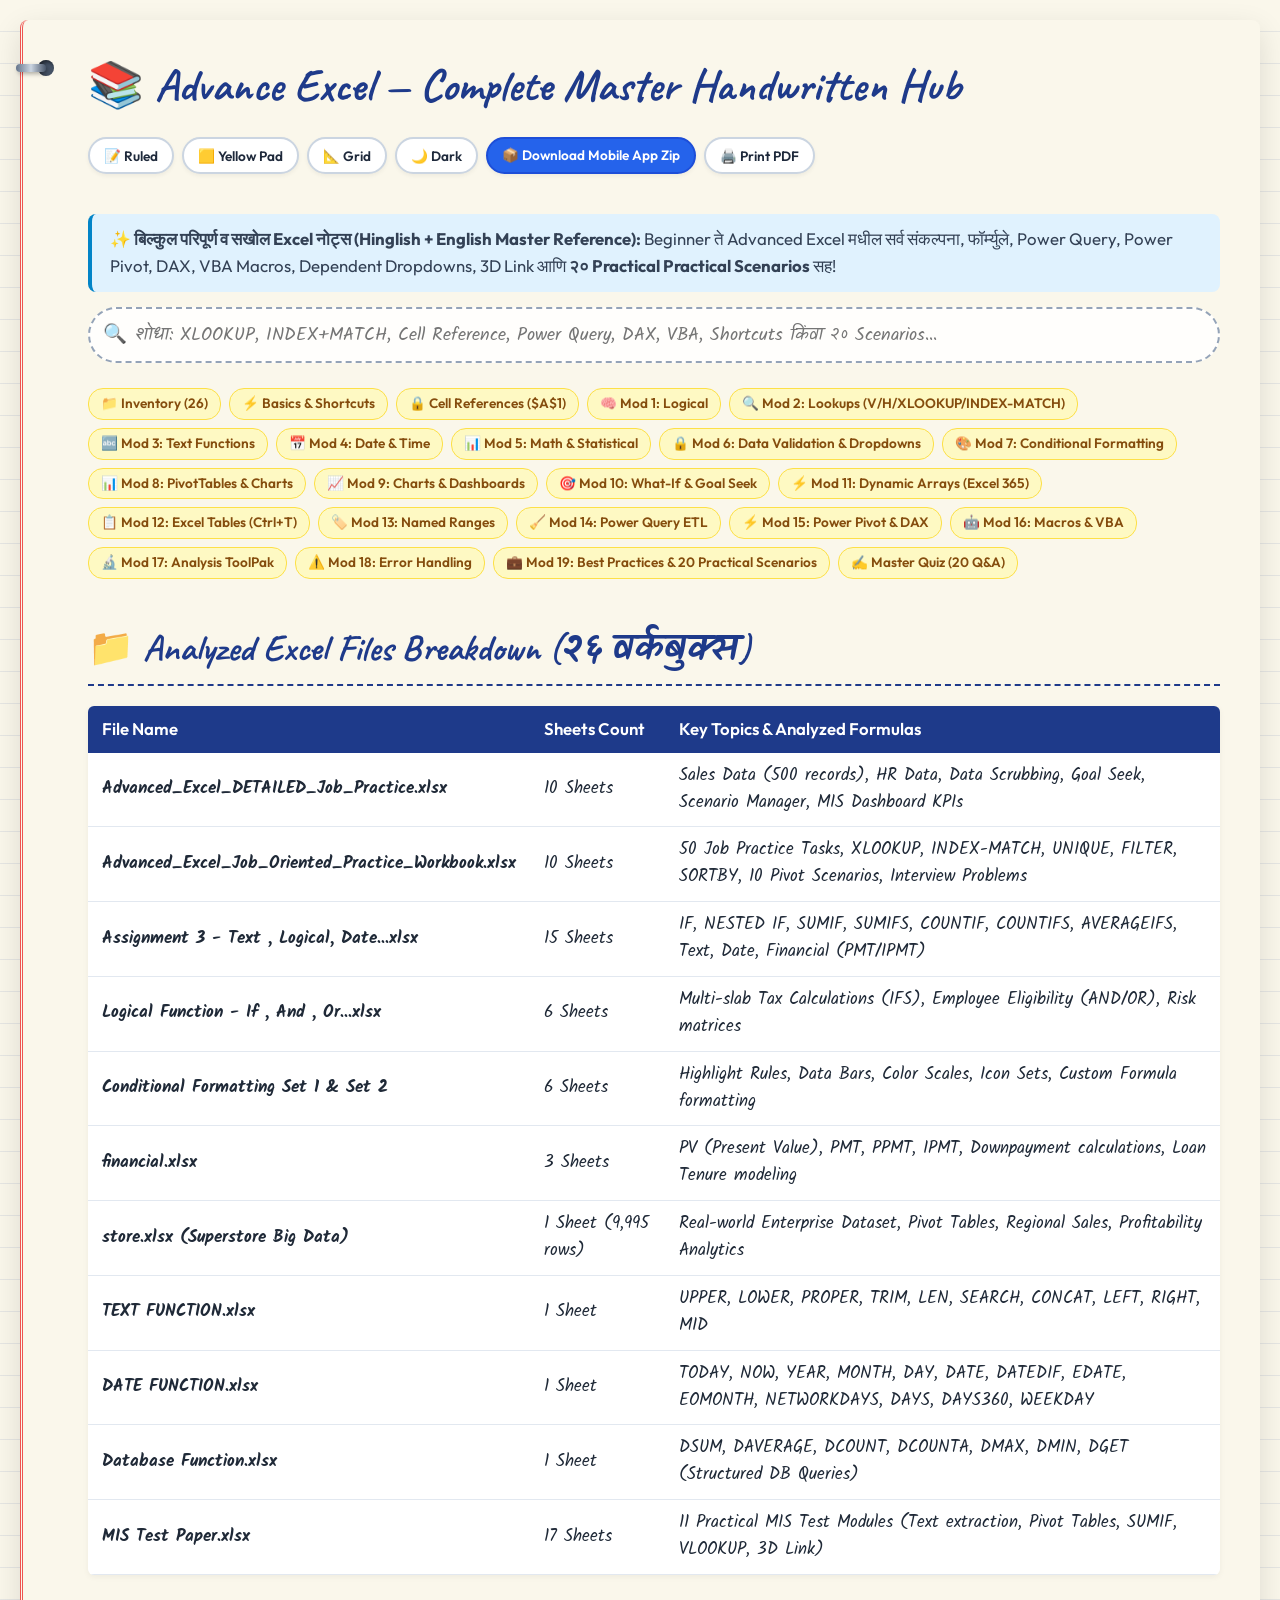
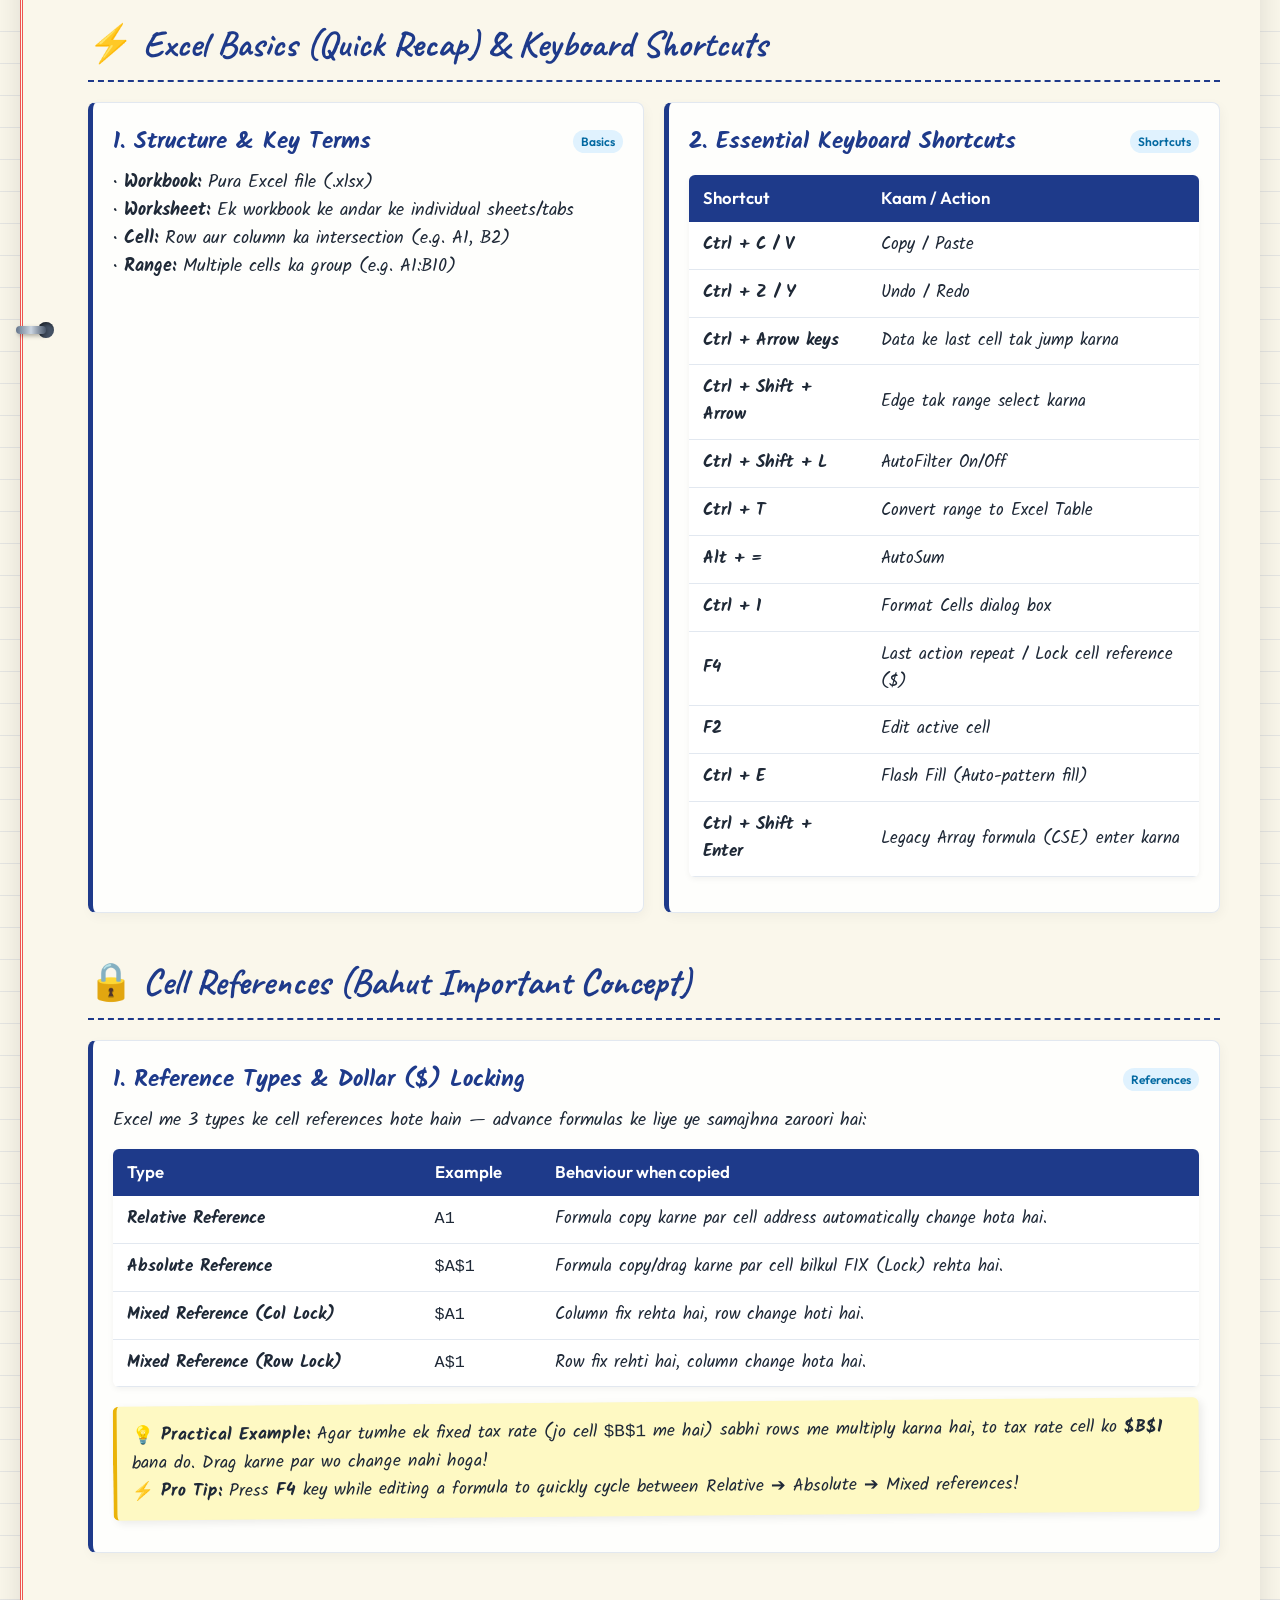
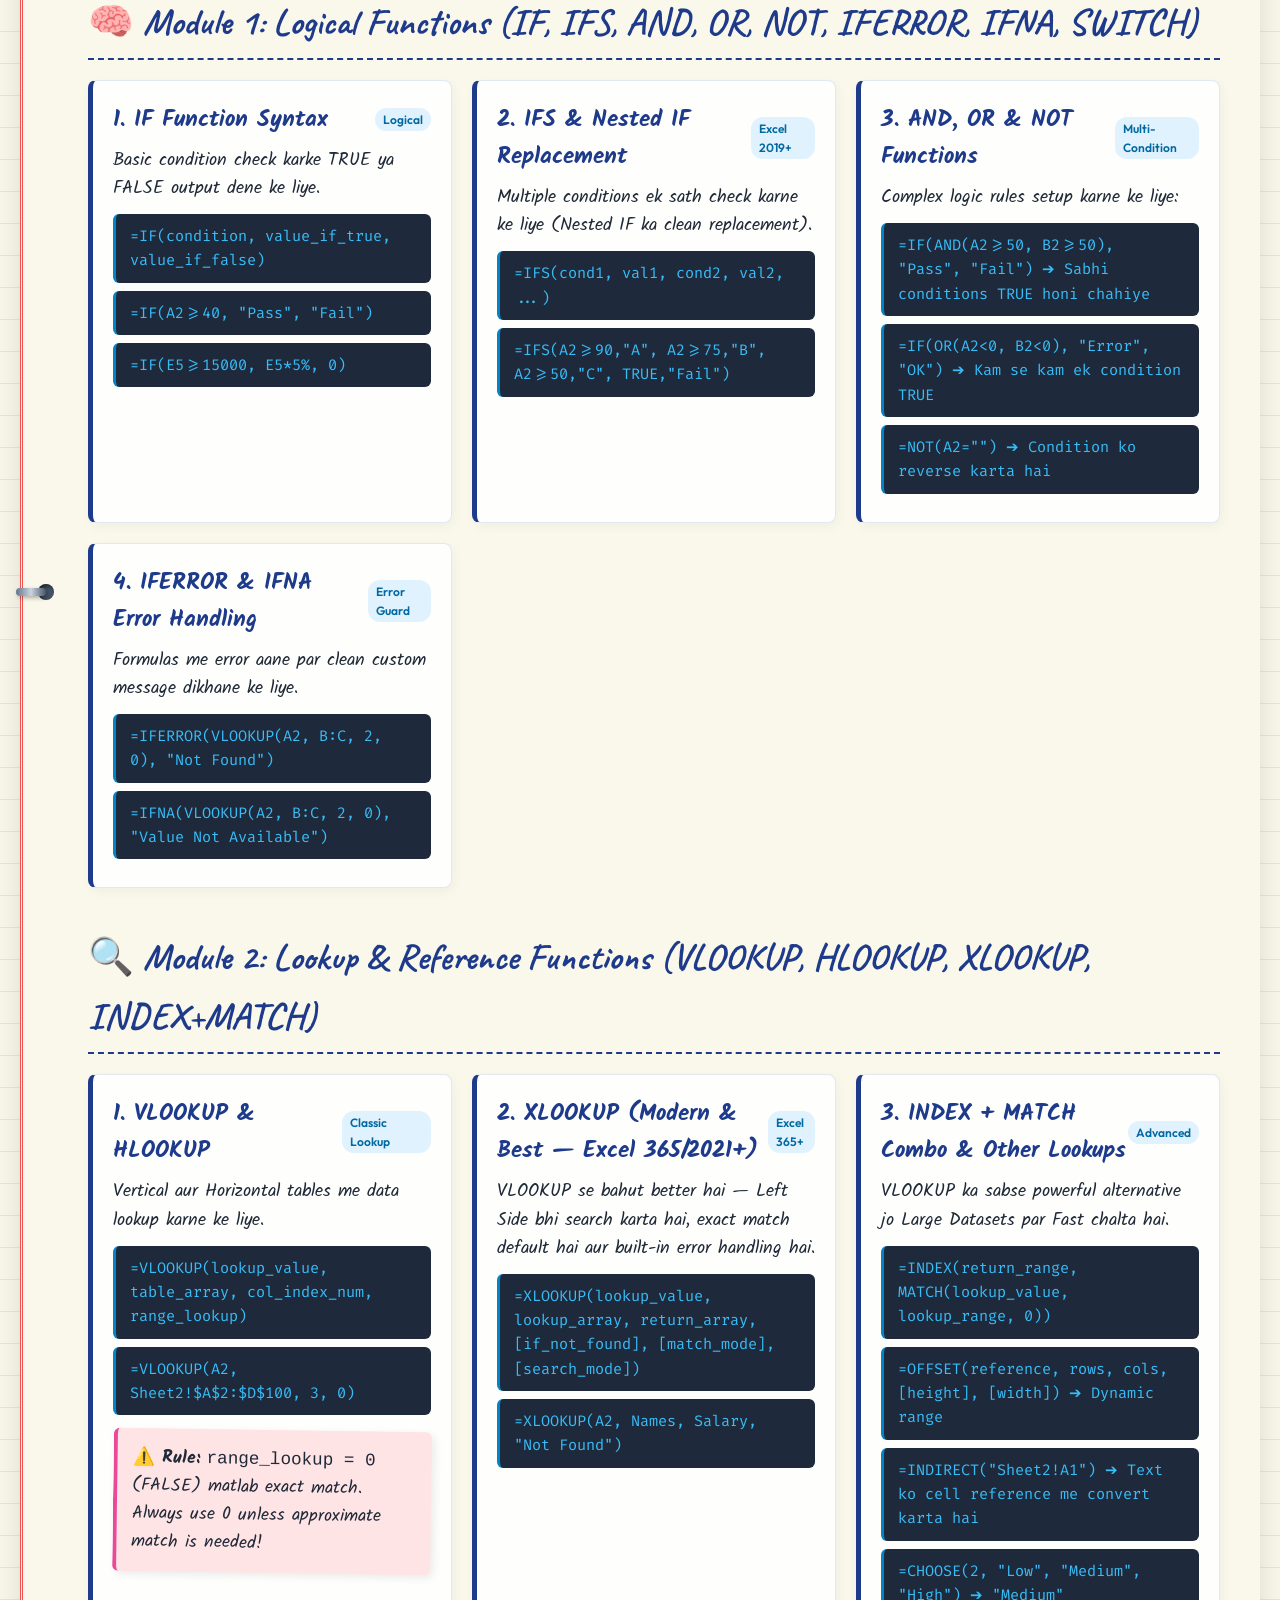
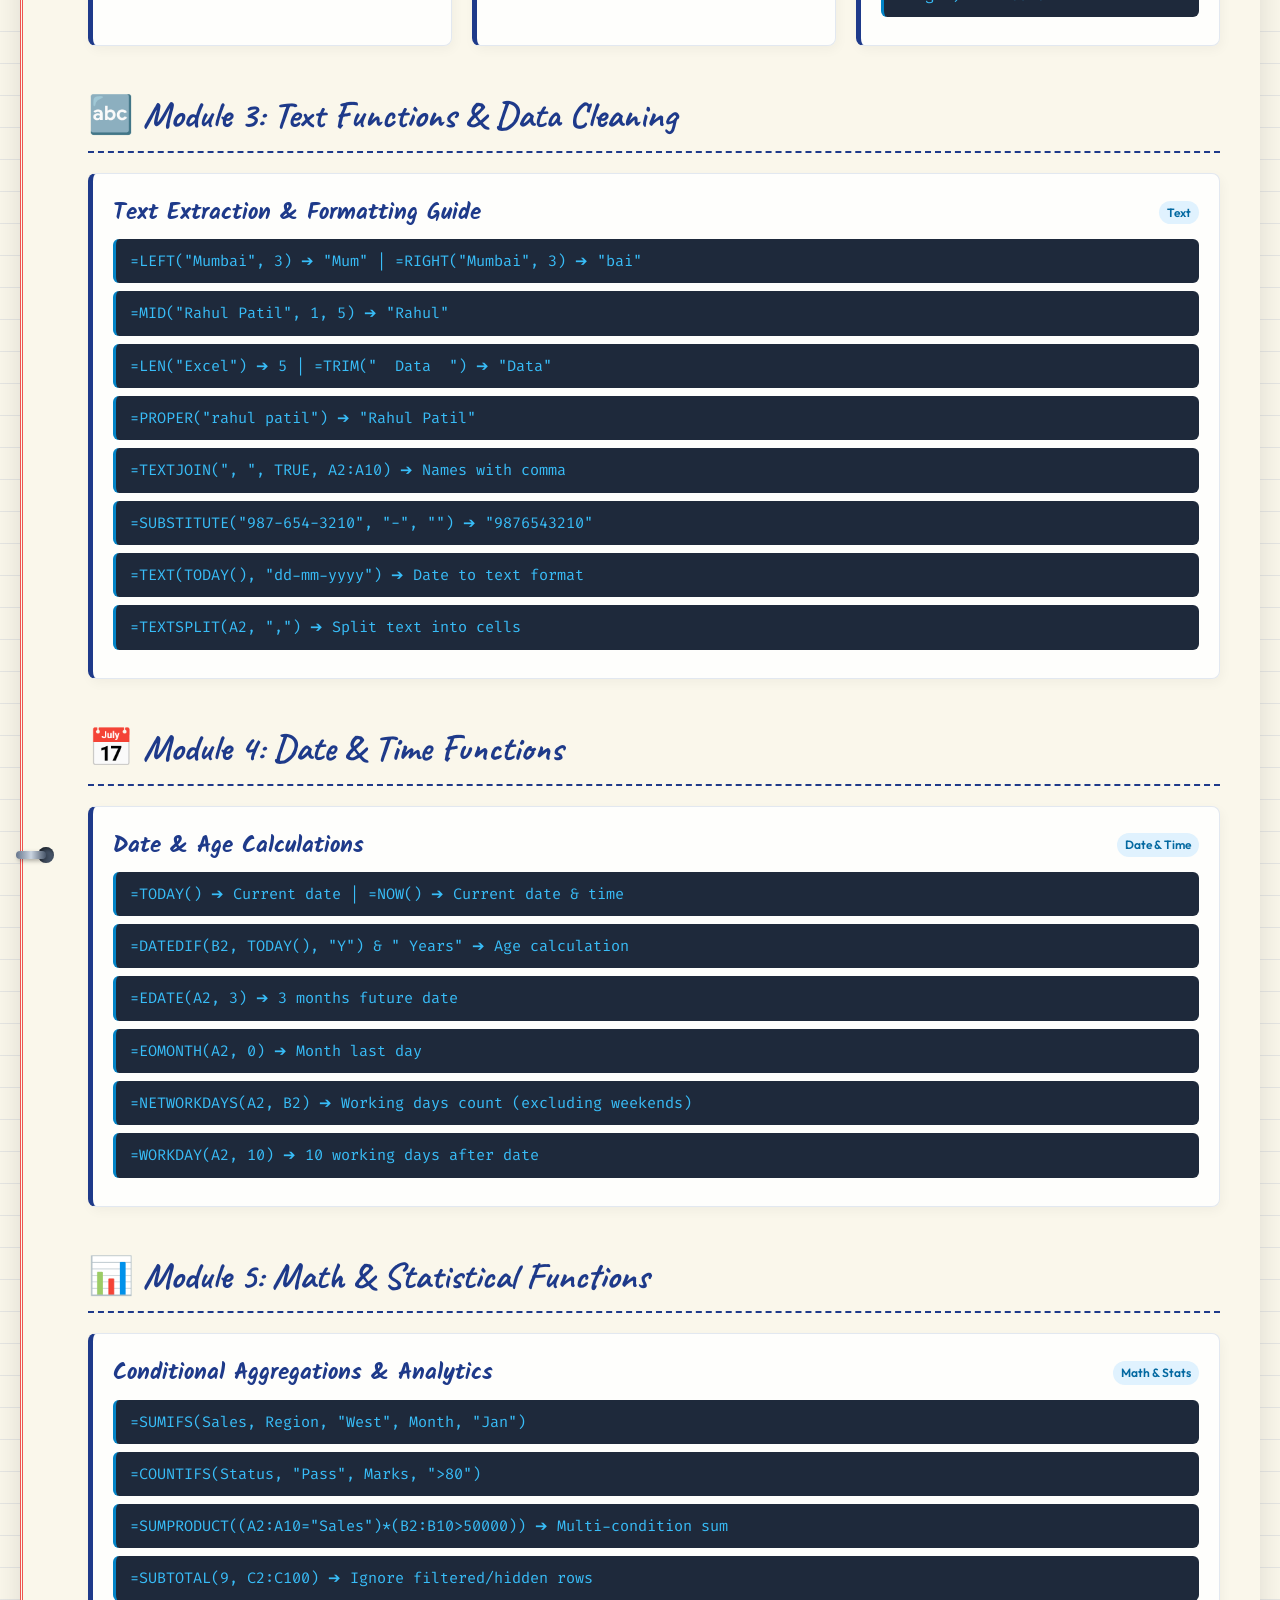
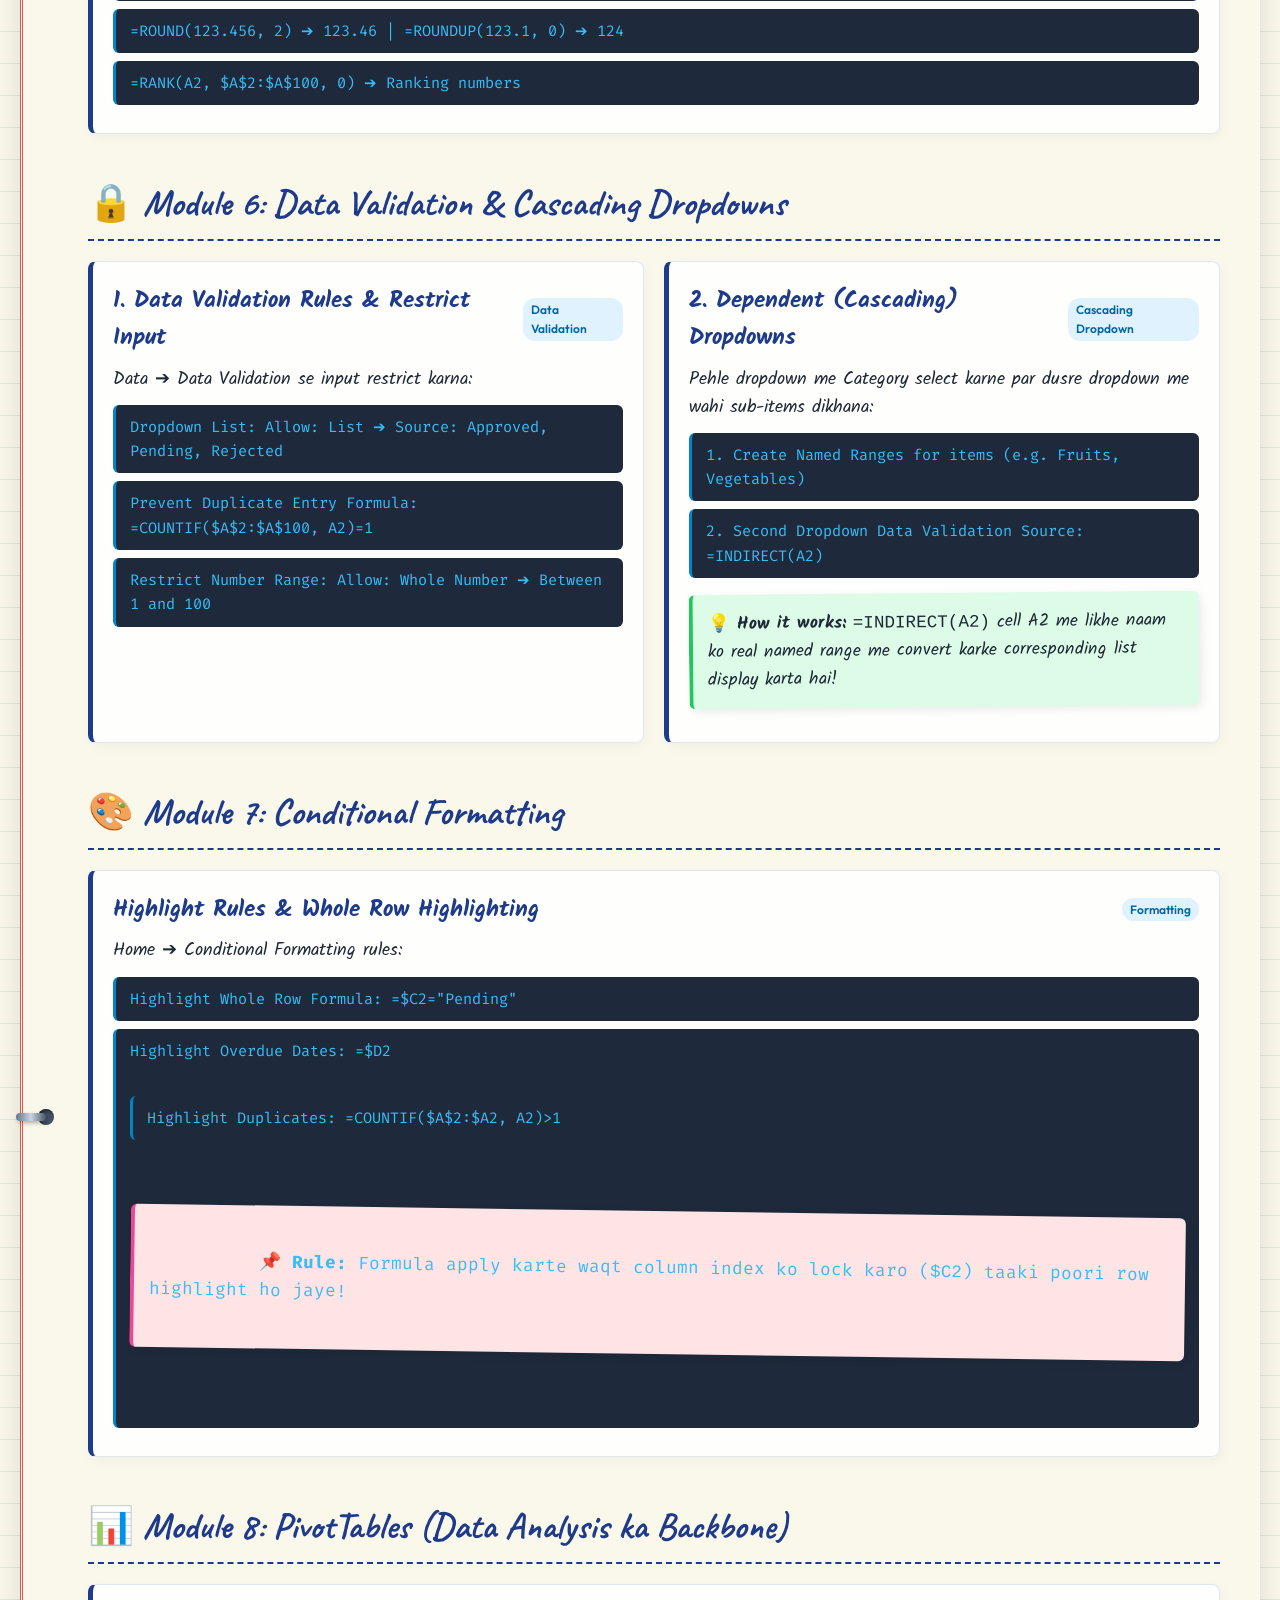
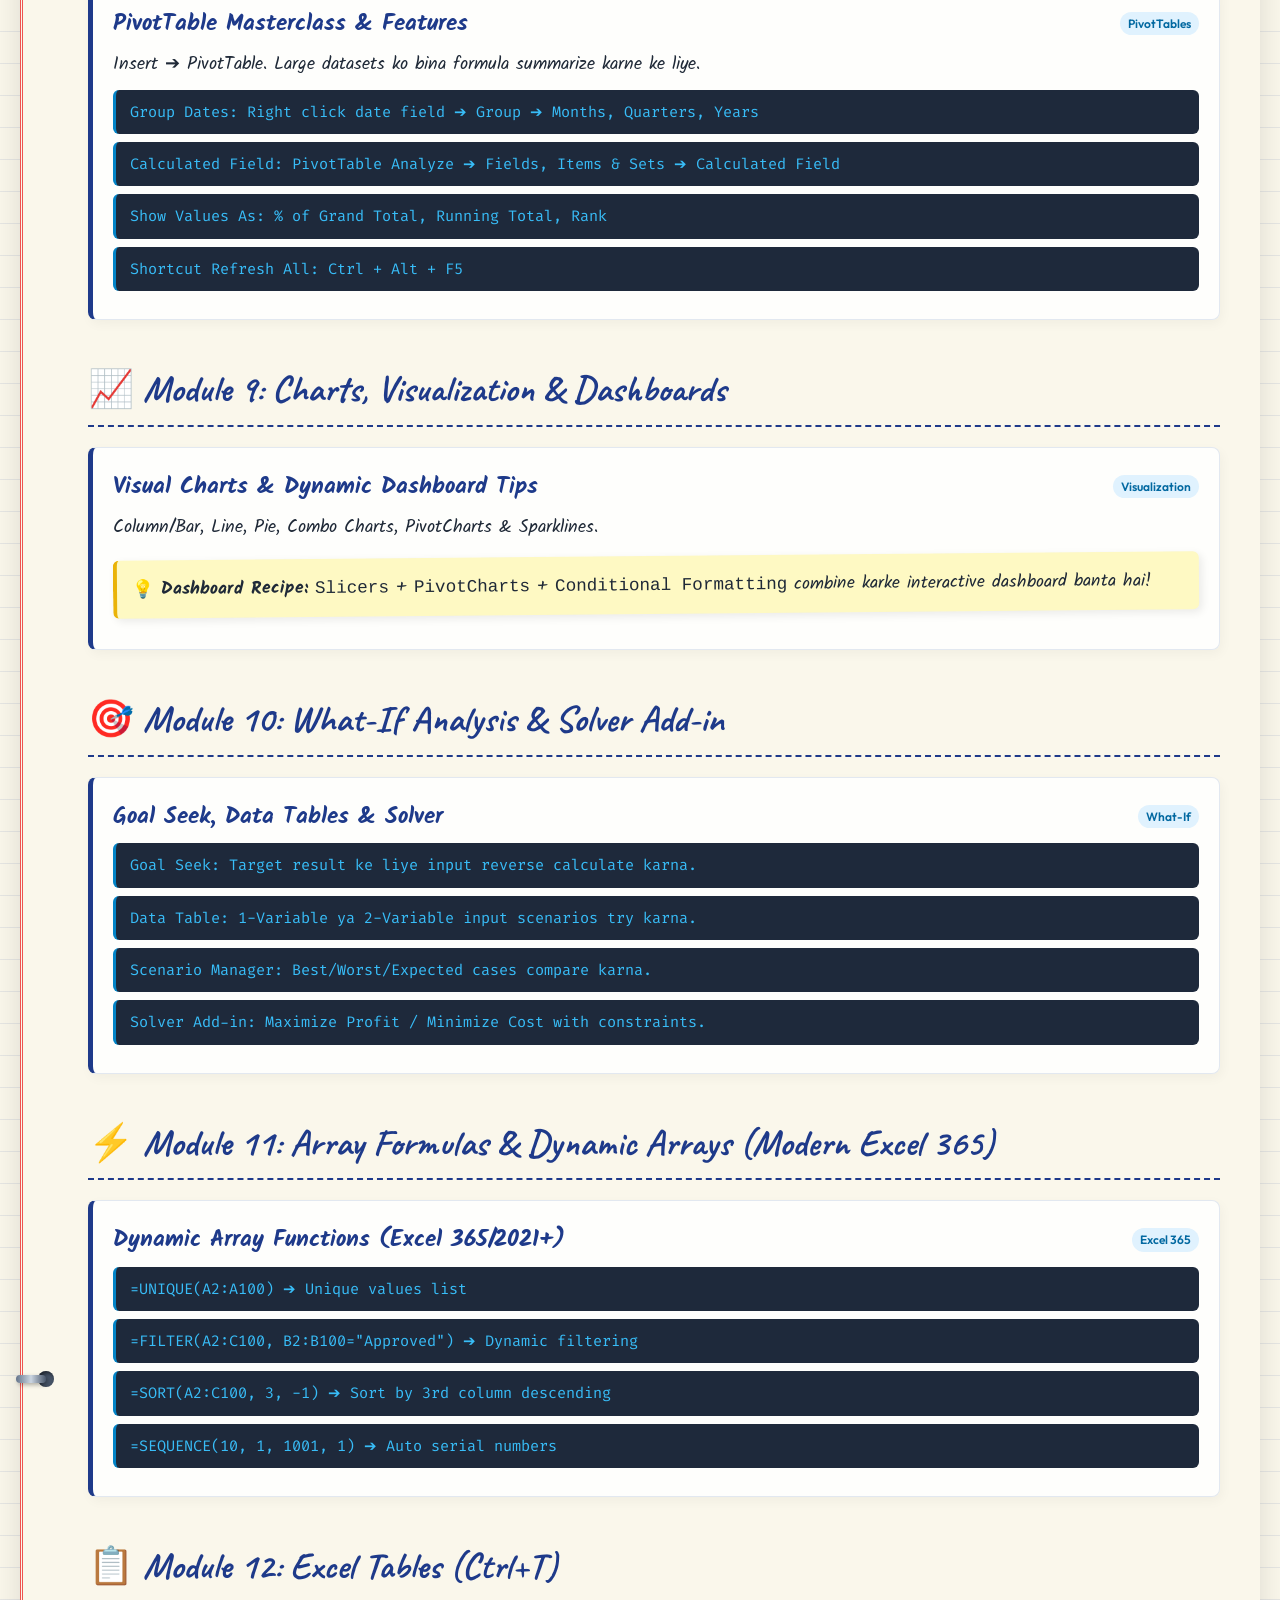
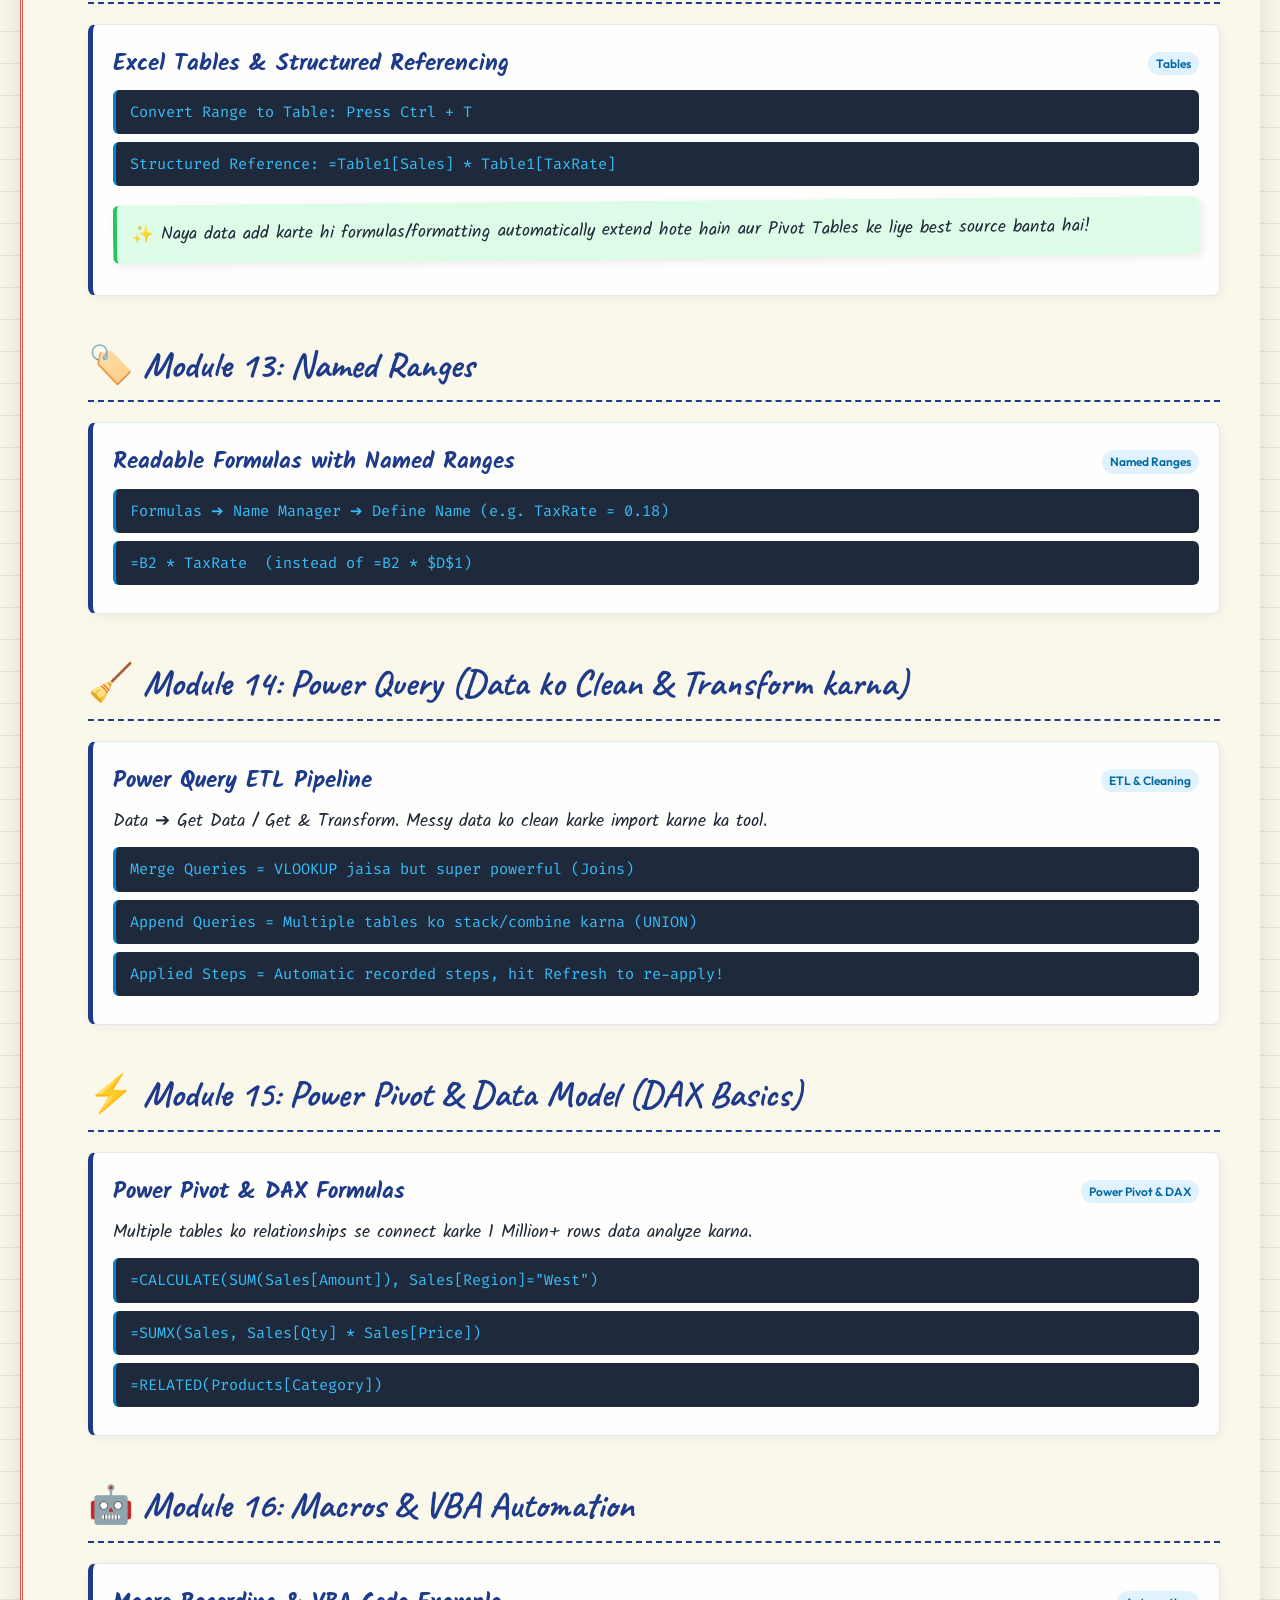
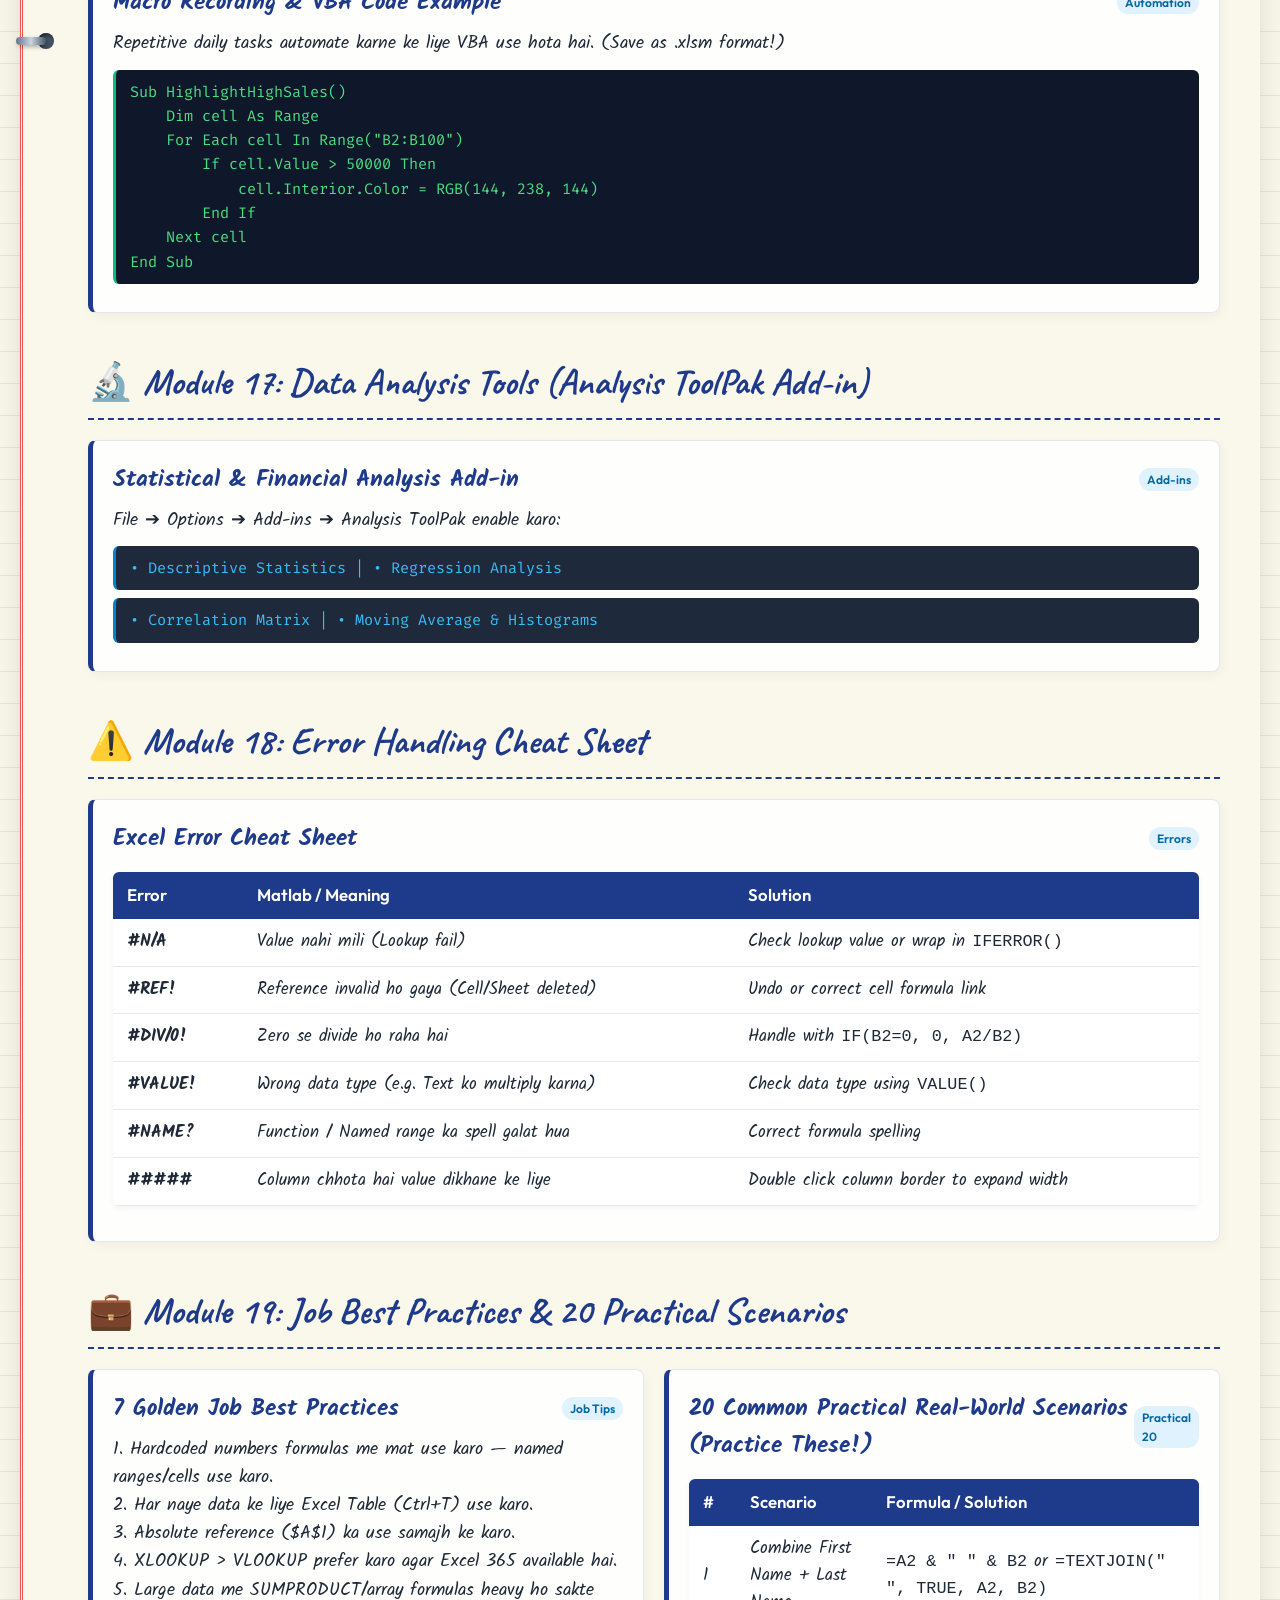
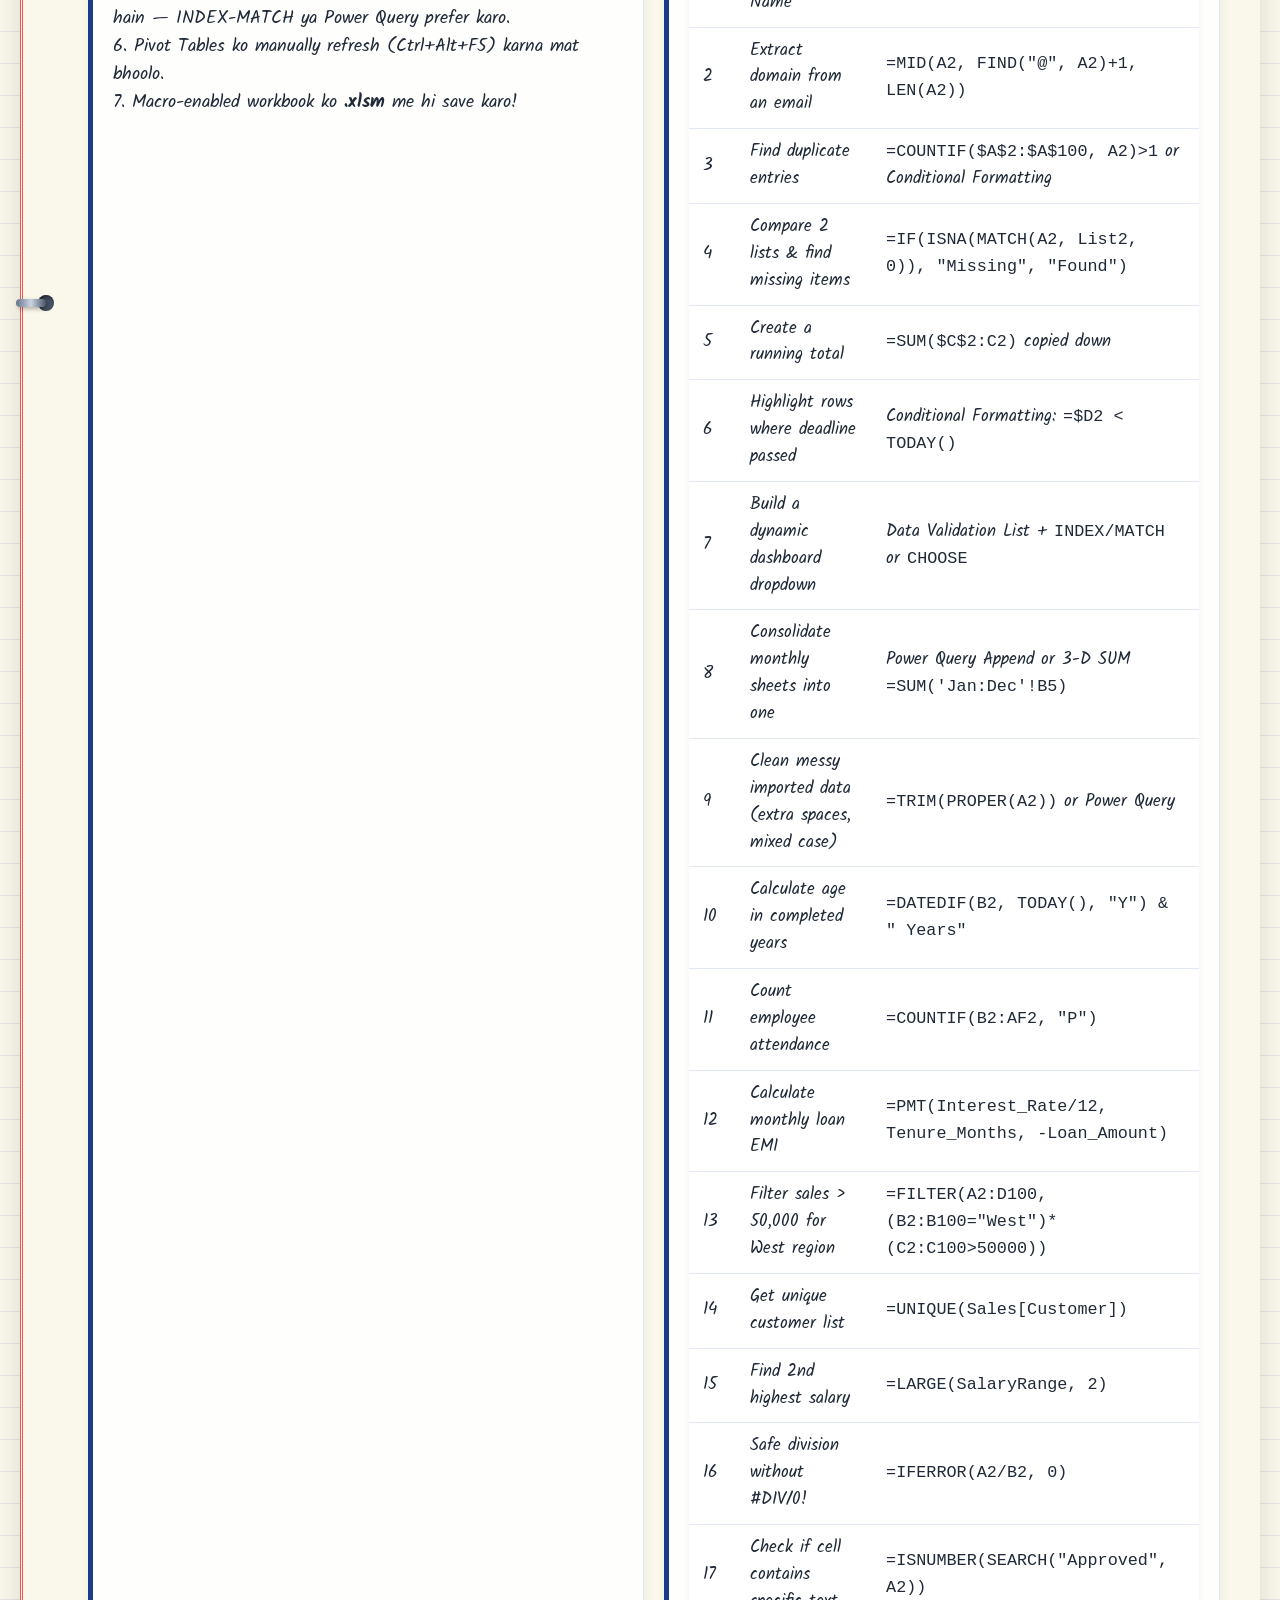
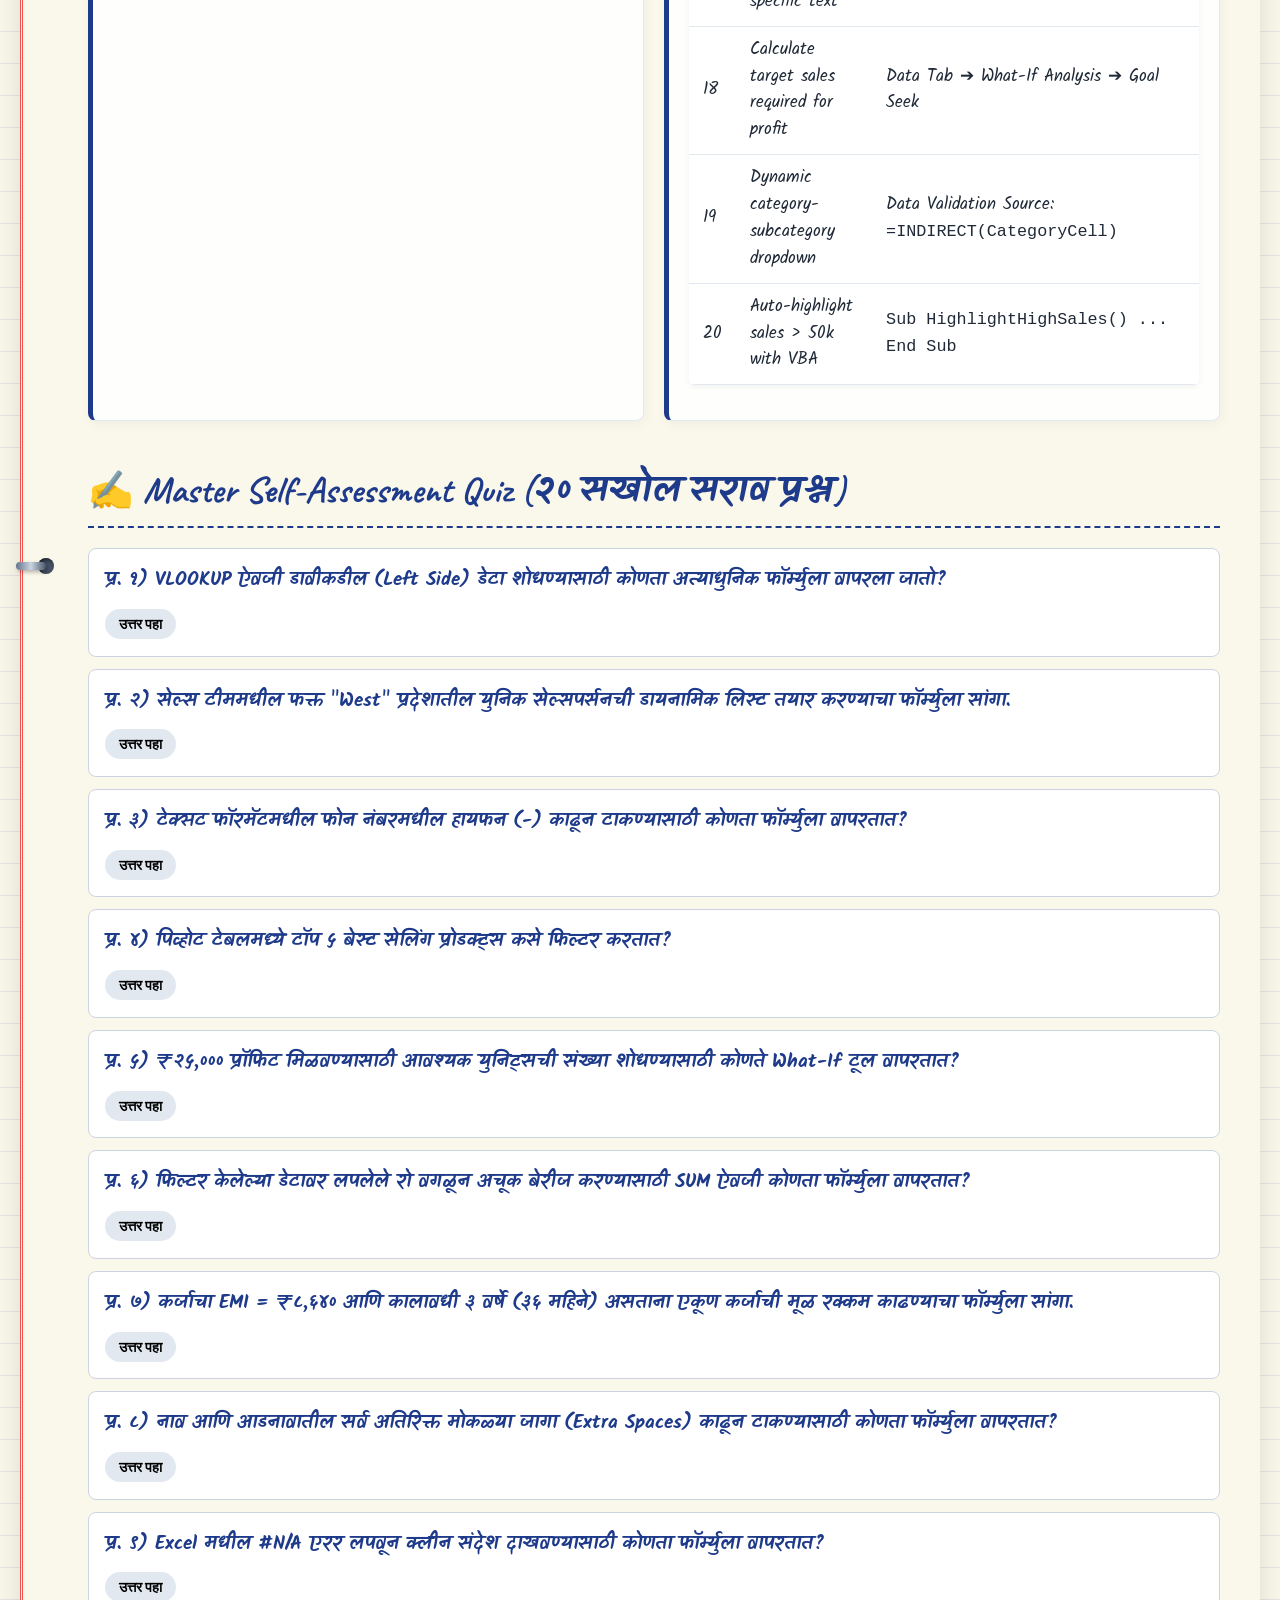
==== commit 9773112f: "Update master notes hub with full 22-module Hinglish notes covering Power Query, Power Pivot, DAX, V" ====
--- a/index.html
+++ b/index.html
@@ -3,20 +3,13 @@
 <head>
   <meta charset="UTF-8">
   <meta name="viewport" content="width=device-width, initial-scale=1.0">
-  <title>Advance Excel - Ultimate Master Handwritten Notes & Study Hub</title>
-  <!-- Google Fonts for Authentic Handwritten Aesthetic -->
+  <title>Advance Excel - Complete Master Handwritten Notes & Study Hub</title>
+  <!-- Google Fonts for Authentic Handwritten & Tech Aesthetic -->
   <link rel="preconnect" href="https://fonts.googleapis.com">
   <link rel="preconnect" href="https://fonts.gstatic.com" crossorigin>
   <link href="https://fonts.googleapis.com/css2?family=Caveat:wght@600;700&family=Fira+Code:wght@400;600&family=Kalam:wght@400;700&family=Outfit:wght@400;600;700&family=Shantell+Sans:ital,wght@0,500;0,700;1,500&display=swap" rel="stylesheet">
-  
-  <!-- PWA Manifest & Meta Tags for Mobile App -->
-  <link rel="manifest" href="./manifest.json">
+  <link rel="manifest" href="manifest.json">
   <meta name="theme-color" content="#1e3a8a">
-  <meta name="mobile-web-app-capable" content="yes">
-  <meta name="apple-mobile-web-app-capable" content="yes">
-  <meta name="apple-mobile-web-app-status-bar-style" content="black-translucent">
-  <meta name="apple-mobile-web-app-title" content="Excel Notes">
-  <link rel="apple-touch-icon" href="./icon-192.png">
   
   <style>
     :root {
@@ -91,7 +84,7 @@
     }
 
     .notebook {
-      max-width: 1280px;
+      max-width: 1300px;
       margin: 0 auto;
       background-color: var(--paper-bg);
       border-left: 3px double var(--margin-color);
@@ -127,9 +120,11 @@
     .theme-btn {
       background: #ffffff; border: 2px solid #cbd5e1; padding: 6px 14px; border-radius: 20px;
       font-family: var(--font-sans); font-size: 0.85rem; font-weight: 600; cursor: pointer;
-      transition: all 0.2s ease; box-shadow: 0 2px 4px rgba(0,0,0,0.05);
+      transition: all 0.2s ease; box-shadow: 0 2px 4px rgba(0,0,0,0.05); text-decoration: none; color: #1e293b;
     }
     .theme-btn:hover { transform: translateY(-2px); box-shadow: 0 4px 8px rgba(0,0,0,0.1); border-color: var(--ink-blue); }
+    .theme-btn.app-download { background: #2563eb; color: #ffffff; border-color: #1d4ed8; }
+    .theme-btn.app-download:hover { background: #1d4ed8; }
 
     .search-container { position: relative; margin-bottom: 25px; width: 100%; }
     .search-input {
@@ -168,8 +163,9 @@
 
     .formula-box {
       background: #1e293b; color: #38bdf8; font-family: var(--font-code); font-size: 0.95rem;
-      padding: 10px 14px; border-radius: 6px; margin: 8px 0; overflow-x: auto; border-left: 3px solid #0284c7;
-    }
+      padding: 10px 14px; border-radius: 6px; margin: 8px 0; overflow-x: auto; border-left: 3px solid #0284c7; white-space: pre-wrap;
+    }
+    .formula-box.vba { background: #0f172a; color: #4ade80; border-left-color: #10b981; }
     .formula-box.result { background: #f0fdf4; color: #166534; border-left-color: #22c55e; font-family: var(--font-sans); font-weight: 600; }
 
     .sticky-note { padding: 15px; border-radius: 6px; margin: 15px 0; font-size: 1.1rem; box-shadow: 3px 3px 8px rgba(0,0,0,0.08); }
@@ -220,53 +216,53 @@
 
   <!-- Top Header & Controls -->
   <div class="top-bar">
-    <h1 class="main-title">📚 Ultimate Excel Master Textbook &amp; Handwritten Hub</h1>
+    <h1 class="main-title">📚 Advance Excel — Complete Master Handwritten Hub</h1>
     <div class="theme-controls">
-      <a href="https://github.com/luckyyy08/Data-Science-Excel-Master-Study-Hub/raw/main/Excel_Notes_Mobile_App.zip" download class="theme-btn" style="background: #166534; color: #ffffff; border-color: #22c55e; text-decoration: none; display: inline-flex; align-items: center; gap: 4px;">📥 Download Mobile App (.zip)</a>
-      <a href="https://github.com/luckyyy08/Data-Science-Excel-Master-Study-Hub/raw/main/Excel_Notes_Offline_App.html" download class="theme-btn" style="background: #1e3a8a; color: #ffffff; border-color: #3b82f6; text-decoration: none; display: inline-flex; align-items: center; gap: 4px;">📥 Download Offline App (.html)</a>
-      <button class="theme-btn" id="installAppBtn" style="background: #0369a1; color: #ffffff; border-color: #38bdf8;">📱 Install PWA App</button>
-      <button class="theme-btn" onclick="setTheme('ruled')">📝 Ruled Paper</button>
-      <button class="theme-btn" onclick="setTheme('yellow')">🟨 Legal Pad</button>
-      <button class="theme-btn" onclick="setTheme('grid')">📐 Grid Paper</button>
-      <button class="theme-btn" onclick="setTheme('dark')">🌙 Blackboard</button>
+      <button class="theme-btn" onclick="setTheme('ruled')">📝 Ruled</button>
+      <button class="theme-btn" onclick="setTheme('yellow')">🟨 Yellow Pad</button>
+      <button class="theme-btn" onclick="setTheme('grid')">📐 Grid</button>
+      <button class="theme-btn" onclick="setTheme('dark')">🌙 Dark</button>
+      <button id="pwaInstallBtn" class="theme-btn app-download" style="display:none;" onclick="installPWA()">📲 App Direct Phone मध्ये Install करा</button>
+      <a href="Excel_Notes_Mobile_App.zip" download class="theme-btn app-download">📦 Download Mobile App Zip</a>
       <button class="theme-btn" onclick="window.print()">🖨️ Print PDF</button>
     </div>
   </div>
 
-  <p style="font-family: var(--font-sans); font-size: 1rem; color: #475569; margin-bottom: 15px;">
-    ✨ <b>सर्व २६ वर्कबुक्सचे १००% परिपूर्ण व सखोल हँडरिटन टेक्स्टबुक (२० प्रगत मॉड्युल्स)</b> (Analyzed Inventory: <b>26 Files</b>)
+  <p style="font-family: var(--font-sans); font-size: 1.05rem; color: #334155; margin-bottom: 15px; background: #e0f2fe; padding: 12px 18px; border-radius: 8px; border-left: 4px solid #0284c7;">
+    ✨ <b>बिल्कुल परिपूर्ण व सखोल Excel नोट्स (Hinglish + English Master Reference):</b> Beginner ते Advanced Excel मधील सर्व संकल्पना, फॉर्म्युले, Power Query, Power Pivot, DAX, VBA Macros, Dependent Dropdowns, 3D Link आणि <b>२० Practical Practical Scenarios</b> सह!
   </p>
 
   <!-- Live Search Bar -->
   <div class="search-container">
     <span class="search-icon">🔍</span>
-    <input type="text" id="searchInput" class="search-input" onkeyup="filterNotes()" placeholder="शोधा: कोणत्याही फॉर्म्युला (e.g. XLOOKUP, HLOOKUP, ROUNDUP, ROW, INDEX, Pivot), संकल्पना किंवा मराठी अर्थ...">
+    <input type="text" id="searchInput" class="search-input" onkeyup="filterNotes()" placeholder="शोधा: XLOOKUP, INDEX+MATCH, Cell Reference, Power Query, DAX, VBA, Shortcuts किंवा २० Scenarios...">
   </div>
 
   <!-- Quick Jump Nav Chips -->
   <div class="nav-chips">
     <a href="#inventory" class="chip">📁 Inventory (26)</a>
+    <a href="#recap" class="chip">⚡ Basics &amp; Shortcuts</a>
+    <a href="#cellref" class="chip">🔒 Cell References ($A$1)</a>
     <a href="#mod1" class="chip">🧠 Mod 1: Logical</a>
-    <a href="#mod2" class="chip">📊 Mod 2: Math &amp; Rounding</a>
-    <a href="#mod3" class="chip">📈 Mod 3: Stats &amp; Counting</a>
-    <a href="#mod4" class="chip">🔤 Mod 4: Text Wrangling</a>
-    <a href="#mod5" class="chip">📅 Mod 5: Dates &amp; Days360</a>
-    <a href="#mod6" class="chip">💰 Mod 6: Financial EMI</a>
-    <a href="#mod7" class="chip">🗄️ Mod 7: Database Queries</a>
-    <a href="#mod8" class="chip">🔍 Mod 8: Lookups (V/H/XLOOKUP)</a>
-    <a href="#mod9" class="chip">⚡ Mod 9: Dynamic Arrays</a>
-    <a href="#mod10" class="chip">🧹 Mod 10: Data Scrubbing</a>
-    <a href="#mod11" class="chip">🔒 Mod 11: Data Validation</a>
-    <a href="#mod12" class="chip">📋 Mod 12: Excel Tables</a>
-    <a href="#mod13" class="chip">🎨 Mod 13: Conditional Format</a>
-    <a href="#mod14" class="chip">📊 Mod 14: Pivot &amp; Charts</a>
-    <a href="#mod15" class="chip">💻 Mod 15: MIS Dashboard</a>
-    <a href="#mod16" class="chip">🎯 Mod 16: What-If Analysis</a>
-    <a href="#mod17" class="chip">🔗 Mod 17: 3D Multi-Sheet</a>
-    <a href="#mod18" class="chip">⚠️ Mod 18: Errors Troubleshooting</a>
-    <a href="#mod19" class="chip">⌨️ Mod 19: Shortcuts</a>
-    <a href="#mod20" class="chip">💼 Mod 20: 50 Interview Q&amp;A</a>
-    <a href="#quiz" class="chip">✍️ Master Quiz (20)</a>
+    <a href="#mod2" class="chip">🔍 Mod 2: Lookups (V/H/XLOOKUP/INDEX-MATCH)</a>
+    <a href="#mod3" class="chip">🔤 Mod 3: Text Functions</a>
+    <a href="#mod4" class="chip">📅 Mod 4: Date &amp; Time</a>
+    <a href="#mod5" class="chip">📊 Mod 5: Math &amp; Statistical</a>
+    <a href="#mod6" class="chip">🔒 Mod 6: Data Validation &amp; Dropdowns</a>
+    <a href="#mod7" class="chip">🎨 Mod 7: Conditional Formatting</a>
+    <a href="#mod8" class="chip">📊 Mod 8: PivotTables &amp; Charts</a>
+    <a href="#mod9" class="chip">📈 Mod 9: Charts &amp; Dashboards</a>
+    <a href="#mod10" class="chip">🎯 Mod 10: What-If &amp; Goal Seek</a>
+    <a href="#mod11" class="chip">⚡ Mod 11: Dynamic Arrays (Excel 365)</a>
+    <a href="#mod12" class="chip">📋 Mod 12: Excel Tables (Ctrl+T)</a>
+    <a href="#mod13" class="chip">🏷️ Mod 13: Named Ranges</a>
+    <a href="#mod14" class="chip">🧹 Mod 14: Power Query ETL</a>
+    <a href="#mod15" class="chip">⚡ Mod 15: Power Pivot &amp; DAX</a>
+    <a href="#mod16" class="chip">🤖 Mod 16: Macros &amp; VBA</a>
+    <a href="#mod17" class="chip">🔬 Mod 17: Analysis ToolPak</a>
+    <a href="#mod18" class="chip">⚠️ Mod 18: Error Handling</a>
+    <a href="#mod19" class="chip">💼 Mod 19: Best Practices &amp; 20 Practical Scenarios</a>
+    <a href="#quiz" class="chip">✍️ Master Quiz (20 Q&amp;A)</a>
   </div>
 
   <!-- SECTION 0: Inventory Breakdown -->
@@ -284,7 +280,7 @@
         <tr>
           <td><b>Advanced_Excel_DETAILED_Job_Practice.xlsx</b></td>
           <td>10 Sheets</td>
-          <td>Sales Data (500 records), HR Data (100 records), Data Scrubbing, Goal Seek, Scenario Manager, MIS Dashboard KPIs</td>
+          <td>Sales Data (500 records), HR Data, Data Scrubbing, Goal Seek, Scenario Manager, MIS Dashboard KPIs</td>
         </tr>
         <tr>
           <td><b>Advanced_Excel_Job_Oriented_Practice_Workbook.xlsx</b></td>
@@ -340,401 +336,435 @@
     </table>
   </div>
 
+  <!-- SECTION 1: BASICS & SHORTCUTS RECAP -->
+  <div id="recap">
+    <h2 class="module-header">⚡ Excel Basics (Quick Recap) &amp; Keyboard Shortcuts</h2>
+    <div class="cards-grid">
+      <div class="card" data-search="basics workbook worksheet cell range shortcuts">
+        <div class="card-title">1. Structure &amp; Key Terms <span class="card-tag">Basics</span></div>
+        <div class="card-desc">
+          • <b>Workbook:</b> Pura Excel file (.xlsx)<br>
+          • <b>Worksheet:</b> Ek workbook ke andar ke individual sheets/tabs<br>
+          • <b>Cell:</b> Row aur column ka intersection (e.g. A1, B2)<br>
+          • <b>Range:</b> Multiple cells ka group (e.g. A1:B10)
+        </div>
+      </div>
+
+      <div class="card" data-search="shortcuts ctrl c ctrl v ctrl z ctrl y ctrl arrow ctrl shift l ctrl t alt f4">
+        <div class="card-title">2. Essential Keyboard Shortcuts <span class="card-tag">Shortcuts</span></div>
+        <table class="notebook-table">
+          <thead><tr><th>Shortcut</th><th>Kaam / Action</th></tr></thead>
+          <tbody>
+            <tr><td><b>Ctrl + C / V</b></td><td>Copy / Paste</td></tr>
+            <tr><td><b>Ctrl + Z / Y</b></td><td>Undo / Redo</td></tr>
+            <tr><td><b>Ctrl + Arrow keys</b></td><td>Data ke last cell tak jump karna</td></tr>
+            <tr><td><b>Ctrl + Shift + Arrow</b></td><td>Edge tak range select karna</td></tr>
+            <tr><td><b>Ctrl + Shift + L</b></td><td>AutoFilter On/Off</td></tr>
+            <tr><td><b>Ctrl + T</b></td><td>Convert range to Excel Table</td></tr>
+            <tr><td><b>Alt + =</b></td><td>AutoSum</td></tr>
+            <tr><td><b>Ctrl + 1</b></td><td>Format Cells dialog box</td></tr>
+            <tr><td><b>F4</b></td><td>Last action repeat / Lock cell reference ($)</td></tr>
+            <tr><td><b>F2</b></td><td>Edit active cell</td></tr>
+            <tr><td><b>Ctrl + E</b></td><td>Flash Fill (Auto-pattern fill)</td></tr>
+            <tr><td><b>Ctrl + Shift + Enter</b></td><td>Legacy Array formula (CSE) enter karna</td></tr>
+          </tbody>
+        </table>
+      </div>
+    </div>
+  </div>
+
+  <!-- SECTION 2: CELL REFERENCES -->
+  <div id="cellref">
+    <h2 class="module-header">🔒 Cell References (Bahut Important Concept)</h2>
+    <div class="cards-grid">
+      <div class="card" data-search="cell reference relative absolute mixed dollar sign f4 toggle">
+        <div class="card-title">1. Reference Types &amp; Dollar ($) Locking <span class="card-tag">References</span></div>
+        <div class="card-desc">Excel me 3 types ke cell references hote hain — advance formulas ke liye ye samajhna zaroori hai:</div>
+        <table class="notebook-table">
+          <thead><tr><th>Type</th><th>Example</th><th>Behaviour when copied</th></tr></thead>
+          <tbody>
+            <tr><td><b>Relative Reference</b></td><td><code>A1</code></td><td>Formula copy karne par cell address automatically change hota hai.</td></tr>
+            <tr><td><b>Absolute Reference</b></td><td><code>$A$1</code></td><td>Formula copy/drag karne par cell bilkul FIX (Lock) rehta hai.</td></tr>
+            <tr><td><b>Mixed Reference (Col Lock)</b></td><td><code>$A1</code></td><td>Column fix rehta hai, row change hoti hai.</td></tr>
+            <tr><td><b>Mixed Reference (Row Lock)</b></td><td><code>A$1</code></td><td>Row fix rehti hai, column change hota hai.</td></tr>
+          </tbody>
+        </table>
+        <div class="sticky-note yellow">
+          💡 <b>Practical Example:</b> Agar tumhe ek fixed tax rate (jo cell <code>$B$1</code> me hai) sabhi rows me multiply karna hai, to tax rate cell ko <b>$B$1</b> bana do. Drag karne par wo change nahi hoga!<br>
+          ⚡ <b>Pro Tip:</b> Press <b>F4</b> key while editing a formula to quickly cycle between Relative ➔ Absolute ➔ Mixed references!
+        </div>
+      </div>
+    </div>
+  </div>
+
   <!-- MODULE 1: LOGICAL FUNCTIONS -->
   <div id="mod1">
-    <h2 class="module-header">🧠 Module 1: Logical Functions Masterclass (IF, IFS, AND, OR, NOT, SWITCH)</h2>
-    <div class="cards-grid">
-      <div class="card" data-search="if conditional logic bonus commission">
-        <div class="card-title">1. IF Function Syntax &amp; Deep Rules <span class="card-tag">Logical</span></div>
-        <div class="card-desc">कन्डिशन तपासून TRUE किंवा FALSE आऊटपुट देण्यासाठी.</div>
-        <div class="formula-box">=IF(logical_test, value_if_true, value_if_false)</div>
+    <h2 class="module-header">🧠 Module 1: Logical Functions (IF, IFS, AND, OR, NOT, IFERROR, IFNA, SWITCH)</h2>
+    <div class="cards-grid">
+      <div class="card" data-search="if basic condition pass fail">
+        <div class="card-title">1. IF Function Syntax <span class="card-tag">Logical</span></div>
+        <div class="card-desc">Basic condition check karke TRUE ya FALSE output dene ke liye.</div>
+        <div class="formula-box">=IF(condition, value_if_true, value_if_false)</div>
+        <div class="formula-box">=IF(A2>=40, "Pass", "Fail")</div>
         <div class="formula-box">=IF(E5>=15000, E5*5%, 0)</div>
-        <div class="formula-box">=IF(Salary>=35000, "High Salary", "Standard")</div>
+      </div>
+
+      <div class="card" data-search="ifs nested if tax grading slab">
+        <div class="card-title">2. IFS &amp; Nested IF Replacement <span class="card-tag">Excel 2019+</span></div>
+        <div class="card-desc">Multiple conditions ek sath check karne ke liye (Nested IF ka clean replacement).</div>
+        <div class="formula-box">=IFS(cond1, val1, cond2, val2, ...)</div>
+        <div class="formula-box">=IFS(A2>=90,"A", A2>=75,"B", A2>=50,"C", TRUE,"Fail")</div>
+      </div>
+
+      <div class="card" data-search="and or not combined logic">
+        <div class="card-title">3. AND, OR &amp; NOT Functions <span class="card-tag">Multi-Condition</span></div>
+        <div class="card-desc">Complex logic rules setup karne ke liye:</div>
+        <div class="formula-box">=IF(AND(A2>=50, B2>=50), "Pass", "Fail") ➔ Sabhi conditions TRUE honi chahiye</div>
+        <div class="formula-box">=IF(OR(A2<0, B2<0), "Error", "OK") ➔ Kam se kam ek condition TRUE</div>
+        <div class="formula-box">=NOT(A2="") ➔ Condition ko reverse karta hai</div>
+      </div>
+
+      <div class="card" data-search="iferror ifna error handling fallback">
+        <div class="card-title">4. IFERROR &amp; IFNA Error Handling <span class="card-tag">Error Guard</span></div>
+        <div class="card-desc">Formulas me error aane par clean custom message dikhane ke liye.</div>
+        <div class="formula-box">=IFERROR(VLOOKUP(A2, B:C, 2, 0), "Not Found")</div>
+        <div class="formula-box">=IFNA(VLOOKUP(A2, B:C, 2, 0), "Value Not Available")</div>
+      </div>
+    </div>
+  </div>
+
+  <!-- MODULE 2: LOOKUP & REFERENCE -->
+  <div id="mod2">
+    <h2 class="module-header">🔍 Module 2: Lookup &amp; Reference Functions (VLOOKUP, HLOOKUP, XLOOKUP, INDEX+MATCH)</h2>
+    <div class="cards-grid">
+      <div class="card" data-search="vlookup hlookup exact match lookup">
+        <div class="card-title">1. VLOOKUP &amp; HLOOKUP <span class="card-tag">Classic Lookup</span></div>
+        <div class="card-desc">Vertical aur Horizontal tables me data lookup karne ke liye.</div>
+        <div class="formula-box">=VLOOKUP(lookup_value, table_array, col_index_num, range_lookup)</div>
+        <div class="formula-box">=VLOOKUP(A2, Sheet2!$A$2:$D$100, 3, 0)</div>
+        <div class="sticky-note pink">
+          ⚠️ <b>Rule:</b> <code>range_lookup = 0</code> (FALSE) matlab exact match. Always use 0 unless approximate match is needed!
+        </div>
+      </div>
+
+      <div class="card" data-search="xlookup modern lookup left lookup fallback match mode">
+        <div class="card-title">2. XLOOKUP (Modern &amp; Best — Excel 365/2021+) <span class="card-tag">Excel 365+</span></div>
+        <div class="card-desc">VLOOKUP se bahut better hai — Left Side bhi search karta hai, exact match default hai aur built-in error handling hai.</div>
+        <div class="formula-box">=XLOOKUP(lookup_value, lookup_array, return_array, [if_not_found], [match_mode], [search_mode])</div>
+        <div class="formula-box">=XLOOKUP(A2, Names, Salary, "Not Found")</div>
+      </div>
+
+      <div class="card" data-search="index match combo flexible fast lookup position offset indirect choose">
+        <div class="card-title">3. INDEX + MATCH Combo &amp; Other Lookups <span class="card-tag">Advanced</span></div>
+        <div class="card-desc">VLOOKUP ka sabse powerful alternative jo Large Datasets par Fast chalta hai.</div>
+        <div class="formula-box">=INDEX(return_range, MATCH(lookup_value, lookup_range, 0))</div>
+        <div class="formula-box">=OFFSET(reference, rows, cols, [height], [width]) ➔ Dynamic range</div>
+        <div class="formula-box">=INDIRECT("Sheet2!A1") ➔ Text ko cell reference me convert karta hai</div>
+        <div class="formula-box">=CHOOSE(2, "Low", "Medium", "High") ➔ "Medium"</div>
+      </div>
+    </div>
+  </div>
+
+  <!-- MODULE 3: TEXT FUNCTIONS -->
+  <div id="mod3">
+    <h2 class="module-header">🔤 Module 3: Text Functions &amp; Data Cleaning</h2>
+    <div class="cards-grid">
+      <div class="card" data-search="left right mid len trim upper lower proper textjoin substitute find search textsplit">
+        <div class="card-title">Text Extraction &amp; Formatting Guide <span class="card-tag">Text</span></div>
+        <div class="formula-box">=LEFT("Mumbai", 3) ➔ "Mum" | =RIGHT("Mumbai", 3) ➔ "bai"</div>
+        <div class="formula-box">=MID("Rahul Patil", 1, 5) ➔ "Rahul"</div>
+        <div class="formula-box">=LEN("Excel") ➔ 5 | =TRIM("  Data  ") ➔ "Data"</div>
+        <div class="formula-box">=PROPER("rahul patil") ➔ "Rahul Patil"</div>
+        <div class="formula-box">=TEXTJOIN(", ", TRUE, A2:A10) ➔ Names with comma</div>
+        <div class="formula-box">=SUBSTITUTE("987-654-3210", "-", "") ➔ "9876543210"</div>
+        <div class="formula-box">=TEXT(TODAY(), "dd-mm-yyyy") ➔ Date to text format</div>
+        <div class="formula-box">=TEXTSPLIT(A2, ",") ➔ Split text into cells</div>
+      </div>
+    </div>
+  </div>
+
+  <!-- MODULE 4: DATE & TIME -->
+  <div id="mod4">
+    <h2 class="module-header">📅 Module 4: Date &amp; Time Functions</h2>
+    <div class="cards-grid">
+      <div class="card" data-search="today now date day month year datedif edate eomonth networkdays workday weekday">
+        <div class="card-title">Date &amp; Age Calculations <span class="card-tag">Date &amp; Time</span></div>
+        <div class="formula-box">=TODAY() ➔ Current date | =NOW() ➔ Current date &amp; time</div>
+        <div class="formula-box">=DATEDIF(B2, TODAY(), "Y") &amp; " Years" ➔ Age calculation</div>
+        <div class="formula-box">=EDATE(A2, 3) ➔ 3 months future date</div>
+        <div class="formula-box">=EOMONTH(A2, 0) ➔ Month last day</div>
+        <div class="formula-box">=NETWORKDAYS(A2, B2) ➔ Working days count (excluding weekends)</div>
+        <div class="formula-box">=WORKDAY(A2, 10) ➔ 10 working days after date</div>
+      </div>
+    </div>
+  </div>
+
+  <!-- MODULE 5: MATH & STATISTICAL -->
+  <div id="mod5">
+    <h2 class="module-header">📊 Module 5: Math &amp; Statistical Functions</h2>
+    <div class="cards-grid">
+      <div class="card" data-search="sumifs countifs averageifs sumproduct subtotal round rank median">
+        <div class="card-title">Conditional Aggregations &amp; Analytics <span class="card-tag">Math &amp; Stats</span></div>
+        <div class="formula-box">=SUMIFS(Sales, Region, "West", Month, "Jan")</div>
+        <div class="formula-box">=COUNTIFS(Status, "Pass", Marks, ">80")</div>
+        <div class="formula-box">=SUMPRODUCT((A2:A10="Sales")*(B2:B10>50000)) ➔ Multi-condition sum</div>
+        <div class="formula-box">=SUBTOTAL(9, C2:C100) ➔ Ignore filtered/hidden rows</div>
+        <div class="formula-box">=ROUND(123.456, 2) ➔ 123.46 | =ROUNDUP(123.1, 0) ➔ 124</div>
+        <div class="formula-box">=RANK(A2, $A$2:$A$100, 0) ➔ Ranking numbers</div>
+      </div>
+    </div>
+  </div>
+
+  <!-- MODULE 6: DATA VALIDATION & DEPENDENT DROPDOWNS -->
+  <div id="mod6">
+    <h2 class="module-header">🔒 Module 6: Data Validation &amp; Cascading Dropdowns</h2>
+    <div class="cards-grid">
+      <div class="card" data-search="data validation list dropdown custom formula indirect dependent cascading">
+        <div class="card-title">1. Data Validation Rules &amp; Restrict Input <span class="card-tag">Data Validation</span></div>
+        <div class="card-desc">Data ➔ Data Validation se input restrict karna:</div>
+        <div class="formula-box">Dropdown List: Allow: List ➔ Source: Approved, Pending, Rejected</div>
+        <div class="formula-box">Prevent Duplicate Entry Formula: =COUNTIF($A$2:$A$100, A2)=1</div>
+        <div class="formula-box">Restrict Number Range: Allow: Whole Number ➔ Between 1 and 100</div>
+      </div>
+
+      <div class="card" data-search="dependent dropdown indirect named range category subcategory">
+        <div class="card-title">2. Dependent (Cascading) Dropdowns <span class="card-tag">Cascading Dropdown</span></div>
+        <div class="card-desc">Pehle dropdown me Category select karne par dusre dropdown me wahi sub-items dikhana:</div>
+        <div class="formula-box">1. Create Named Ranges for items (e.g. Fruits, Vegetables)</div>
+        <div class="formula-box">2. Second Dropdown Data Validation Source: =INDIRECT(A2)</div>
+        <div class="sticky-note green">
+          💡 <b>How it works:</b> <code>=INDIRECT(A2)</code> cell A2 me likhe naam ko real named range me convert karke corresponding list display karta hai!
+        </div>
+      </div>
+    </div>
+  </div>
+
+  <!-- MODULE 7: CONDITIONAL FORMATTING -->
+  <div id="mod7">
+    <h2 class="module-header">🎨 Module 7: Conditional Formatting</h2>
+    <div class="cards-grid">
+      <div class="card" data-search="conditional formatting highlight row custom formula highlight rules">
+        <div class="card-title">Highlight Rules &amp; Whole Row Highlighting <span class="card-tag">Formatting</span></div>
+        <div class="card-desc">Home ➔ Conditional Formatting rules:</div>
+        <div class="formula-box">Highlight Whole Row Formula: =$C2="Pending"</div>
+        <div class="formula-box">Highlight Overdue Dates: =$D2<TODAY()</div>
+        <div class="formula-box">Highlight Duplicates: =COUNTIF($A$2:$A2, A2)>1</div>
+        <div class="sticky-note pink">
+          📌 <b>Rule:</b> Formula apply karte waqt column index ko lock karo (<code>$C2</code>) taaki poori row highlight ho jaye!
+        </div>
+      </div>
+    </div>
+  </div>
+
+  <!-- MODULE 8: PIVOTTABLES -->
+  <div id="mod8">
+    <h2 class="module-header">📊 Module 8: PivotTables (Data Analysis ka Backbone)</h2>
+    <div class="cards-grid">
+      <div class="card" data-search="pivottable slicer timeline calculated field date grouping refresh show values as">
+        <div class="card-title">PivotTable Masterclass &amp; Features <span class="card-tag">PivotTables</span></div>
+        <div class="card-desc">Insert ➔ PivotTable. Large datasets ko bina formula summarize karne ke liye.</div>
+        <div class="formula-box">Group Dates: Right click date field ➔ Group ➔ Months, Quarters, Years</div>
+        <div class="formula-box">Calculated Field: PivotTable Analyze ➔ Fields, Items &amp; Sets ➔ Calculated Field</div>
+        <div class="formula-box">Show Values As: % of Grand Total, Running Total, Rank</div>
+        <div class="formula-box">Shortcut Refresh All: Ctrl + Alt + F5</div>
+      </div>
+    </div>
+  </div>
+
+  <!-- MODULE 9: CHARTS & DASHBOARDS -->
+  <div id="mod9">
+    <h2 class="module-header">📈 Module 9: Charts, Visualization &amp; Dashboards</h2>
+    <div class="cards-grid">
+      <div class="card" data-search="charts combo chart pivotchart sparklines dashboard slicers">
+        <div class="card-title">Visual Charts &amp; Dynamic Dashboard Tips <span class="card-tag">Visualization</span></div>
+        <div class="card-desc">Column/Bar, Line, Pie, Combo Charts, PivotCharts &amp; Sparklines.</div>
         <div class="sticky-note yellow">
-          💡 <b>मराठीत स्पष्टीकरण:</b> जर कर्मचाऱ्याचा पगार ₹१५,००० किंवा त्यापेक्षा जास्त असेल तर त्याला ५% बोनस द्या, नाहीतर ० द्या.<br>
-          📌 <b>महत्त्वाची टीप:</b> Text आउटपुट कोटेशन <code>"..."</code> मध्ये असावे, पण नंबरसाठी कोटेशन वापरू नये!
+          💡 <b>Dashboard Recipe:</b> <code>Slicers</code> + <code>PivotCharts</code> + <code>Conditional Formatting</code> combine karke interactive dashboard banta hai!
         </div>
       </div>
-
-      <div class="card" data-search="ifs nested tax slab grading system">
-        <div class="card-title">2. IFS Function &amp; Income Tax Slabs <span class="card-tag">Excel 2019+</span></div>
-        <div class="card-desc">अनेक अटी (Multiple Conditions) एकाच फॉर्म्युल्यात मांडण्यासाठी (Nested IF चा आधुनिक पर्याय).</div>
-        <div class="formula-box">=IFS(condition1, val1, condition2, val2, ...)</div>
-        <div class="formula-box">=IFS(Income>=1000000, "30%", Income>=500000, "20%", Income>=250000, "5%", Income<250000, "NO TAX")</div>
-        <div class="formula-box">=IFS(Marks>=75, "Distinction", Marks>=60, "First Class", Marks>=35, "Pass", TRUE, "Fail")</div>
-        <div class="sticky-note pink">
-          💡 <b>Income Tax Slab Logic:</b> १० लाखांपेक्षा जास्त उत्पन्नावर ३०% टॅक्स, ५ ते १० लाखांवर २०%, २.५ ते ५ लाखांवर ५% आणि २.५ लाखांपेक्षा कमी उत्पन्नावर नो टॅक्स. शेवटची डिफॉल्ट कंडिशन देण्यासाठी <code>TRUE, "Fallback"</code> वापरावे.
-        </div>
-      </div>
-
-      <div class="card" data-search="and or not combined logic eligibility switch">
-        <div class="card-title">3. AND, OR, NOT &amp; SWITCH Functions <span class="card-tag">Multi-Condition</span></div>
-        <div class="card-desc">अनेक अटी एकत्र लॉजिकली जोडण्यासाठी व व्हॅल्यू मॅच करण्यासाठी.</div>
-        <div class="formula-box">=IF(AND(Branch="Borivali", Salary>=15000), "Eligible", "Not Eligible")</div>
-        <div class="formula-box">=IF(OR(Department="Sales", Department="Marketing"), "Sales Team", "Other")</div>
-        <div class="formula-box">=SWITCH(Region, "West", "Mumbai HQ", "South", "Chennai HQ", "Delhi HQ")</div>
-        <div class="sticky-note green">
-          💡 <b>AND:</b> सर्व अटी एकत्र पूर्ण झाल्या तरच TRUE आऊटपुट.<br>
-          💡 <b>OR:</b> कोणतीही १ अट पूर्ण झाल्यास TRUE आऊटपुट.
-        </div>
-      </div>
-    </div>
-  </div>
-
-  <!-- MODULE 2: MATH & AGGREGATION & ROUNDING -->
-  <div id="mod2">
-    <h2 class="module-header">📊 Module 2: Math, Aggregations &amp; Rounding Masterclass</h2>
-    <div class="cards-grid">
-      <div class="card" data-search="sumif sumifs conditional sum date range sumproduct">
-        <div class="card-title">1. SUMIF, SUMIFS &amp; SUMPRODUCT <span class="card-tag">Math &amp; Aggregation</span></div>
-        <div class="card-desc">अटीनुसार बेरीज व Weighted Average काढणे.</div>
-        <div class="formula-box">=SUMIF(Designation, "Manager", Salary)</div>
-        <div class="formula-box">=SUMIFS(Amount, Transaction_Type, "Online", Debit_Credit, "Credit")</div>
-        <div class="formula-box">=SUMPRODUCT(Qty_Range, Rate_Range) ➔ Weighted Total Sales</div>
-        <div class="sticky-note yellow">
-          📌 <b>काल्पनिक चूक टाळा:</b> SUMIFS मध्ये पहिला पॅरामीटर <b>sum_range</b> (बेरीज करायचा कॉलम) असतो, तर SUMIF मध्ये तो शेवटी असतो!
-        </div>
-      </div>
-
-      <div class="card" data-search="round roundup rounddown int trunc">
-        <div class="card-title">2. Rounding &amp; Truncation Functions <span class="card-tag">Rounding</span></div>
-        <div class="card-desc">पैशांचे व आकडेवारीचे अचूक राउंडिंग करणे.</div>
-        <div class="formula-box">=ROUND(123.456, 2) ➔ 123.46</div>
-        <div class="formula-box">=ROUNDUP(123.11, 0) ➔ 124 (वरच्या पूर्णांकात वाढवणे)</div>
-        <div class="formula-box">=ROUNDUP(MONTH(Order_Date)/3, 0) ➔ Quarter 1 ते 4 काढणे</div>
-        <div class="formula-box">=ROUNDDOWN(123.99, 0) ➔ 123</div>
-        <div class="formula-box">=INT(123.85) ➔ 123 (पूर्णांक भाग)</div>
-      </div>
-
-      <div class="card" data-search="subtotal code 9 code 109 filtered sum">
-        <div class="card-title">3. SUBTOTAL Function (Code 9 vs 109) <span class="card-tag">Filtered Sum</span></div>
-        <div class="card-desc">फिल्टर केलेल्या डेटावर अचूक टोटल काढणे.</div>
-        <div class="formula-box">=SUBTOTAL(9, C3:C100) ➔ Filtered Visible Cells Total</div>
-        <div class="formula-box">=SUBTOTAL(109, C3:C100) ➔ Hidden Rows + Filtered Total</div>
-        <div class="sticky-note pink">
-          💡 सामान्य `=SUM()` वापरल्यास फिल्टर केलेले लपलेले रो देखील बेरीजमध्ये येतात. पण `=SUBTOTAL(9, ...)` फक्त स्क्रीनवर दिसणाऱ्या सेल्सचीच बेरीज करते!
-        </div>
-      </div>
-    </div>
-  </div>
-
-  <!-- MODULE 3: STATISTICAL & COUNTING -->
-  <div id="mod3">
-    <h2 class="module-header">📈 Module 3: Statistical &amp; Counting Functions</h2>
-    <div class="cards-grid">
-      <div class="card" data-search="count counta countblank countif countifs median mode large small randbetween">
-        <div class="card-title">COUNT Family &amp; Statistical Formulas <span class="card-tag">Statistics</span></div>
-        <div class="card-desc">सेल्स मोजणी, सर्वोच्च/कनिष्ठ मूल्ये व डमी डेटा.</div>
-        <div class="formula-box">=COUNT(Range) ➔ फक्त Numerical सेल्स मोजते</div>
-        <div class="formula-box">=COUNTA(Range) ➔ भरलेले सर्व सेल्स (Text + Number) मोजते</div>
-        <div class="formula-box">=COUNTBLANK(Range) ➔ रिकामे (Empty) सेल्स मोजते</div>
-        <div class="formula-box">=COUNTIF(Attendance_Range, "P") ➔ हजेरी मोजणे</div>
-        <div class="formula-box">=COUNTIFS(Dept, "IT", Location, "Pune") ➔ IT मधील पुण्याचे कर्मचारी</div>
-        <div class="formula-box">=LARGE(Salary_Range, 2) ➔ २ र्या क्रमांकाचा सर्वोच्च पगार</div>
-        <div class="formula-box">=SMALL(Salary_Range, 1) ➔ सर्वात कमी पगार</div>
-        <div class="formula-box">=RANDBETWEEN(100, 999) ➔ डमी डेटासाठी रँडम नंबर</div>
-      </div>
-    </div>
-  </div>
-
-  <!-- MODULE 4: TEXT MANIPULATION -->
-  <div id="mod4">
-    <h2 class="module-header">🔤 Module 4: Text Manipulation &amp; String Wrangling</h2>
-    <div class="cards-grid">
-      <div class="card" data-search="trim clean upper lower proper len search find">
-        <div class="card-title">1. Text Cleaning &amp; Search <span class="card-tag">Text Wrangling</span></div>
-        <div class="formula-box">=TRIM("  Rahul   Patil  ") ➔ "Rahul Patil" (अतिरिक्त स्पेसेस काढणे)</div>
-        <div class="formula-box">=CLEAN(Text) ➔ नॉन-प्रिंटिंग कॅरेक्टर्स काढणे</div>
-        <div class="formula-box">=LEN("Mumbai") ➔ 6 (अक्षरांची संख्या)</div>
-        <div class="formula-box">=SEARCH("a", "Mumbai", 1) ➔ 5 (Case-insensitive शोध)</div>
-        <div class="formula-box">=FIND("A", "Mumbai", 1) ➔ Case-sensitive शोध</div>
-      </div>
-
-      <div class="card" data-search="left right mid substitute replace textjoin flash fill">
-        <div class="card-title">2. Text Extraction, Replace &amp; Join <span class="card-tag">Text Extraction</span></div>
-        <div class="formula-box">=LEFT("Mumbai -400086", 6) ➔ "Mumbai"</div>
-        <div class="formula-box">=RIGHT("Mumbai -400086", 6) ➔ "400086"</div>
-        <div class="formula-box">=MID("IV-RAHUL-986", 4, 5) ➔ "RAHUL"</div>
-        <div class="formula-box">=SUBSTITUTE("98765-44444", "-", "") ➔ "9876544444"</div>
-        <div class="formula-box">=REPLACE("INV-2025-01", 5, 4, "2026") ➔ "INV-2026-01"</div>
-        <div class="formula-box">=TEXTJOIN(", ", TRUE, A2:A10) ➔ कॉमा देऊन नावे जोडणे</div>
-        <div class="sticky-note green">⚡ <b>Pro Tip:</b> <code>Ctrl + E</code> (Flash Fill) वापरून कोणताही फॉर्म्युला न लिहिता नमुन्यावरून टेक्स्ट ऑटो-सेपरेट करा!</div>
-      </div>
-    </div>
-  </div>
-
-  <!-- MODULE 5: DATE & TIME -->
-  <div id="mod5">
-    <h2 class="module-header">📅 Module 5: Date &amp; Time Masterclass (DAYS360, WEEKDAY, NETWORKDAYS)</h2>
-    <div class="cards-grid">
-      <div class="card" data-search="today now text datedif edate eomonth networkdays workday days360 weekday">
-        <div class="card-title">Complete Date Functions Guide <span class="card-tag">Date &amp; Time</span></div>
-        <div class="formula-box">=TODAY() ➔ आजची तारीख</div>
-        <div class="formula-box">=NOW() ➔ आजची तारीख + चालू वेळ</div>
-        <div class="formula-box">=TEXT(TODAY(), "dddd") ➔ वार (e.g. "Monday")</div>
-        <div class="formula-box">=WEEKDAY(TODAY(), 2) ➔ वाराचा क्रमांक (1=Mon, 7=Sun)</div>
-        <div class="formula-box">=DATEDIF(BirthDate, TODAY(), "Y") ➔ पूर्ण झालेले वय (वर्षे)</div>
-        <div class="formula-box">=EDATE(StartDate, 6) ➔ ६ महिन्यांनंतरची फ्युचर तारीख</div>
-        <div class="formula-box">=EOMONTH(StartDate, 0) ➔ चालू महिन्याची शेवटची तारीख</div>
-        <div class="formula-box">=NETWORKDAYS(StartDate, EndDate, Holidays) ➔ सुट्ट्या सोडून कामाचे दिवस</div>
-        <div class="formula-box">=NETWORKDAYS.INTL(Start, End, 11) ➔ फक्त रविवारीच (Sunday=11) सुट्टी असताना दिवस</div>
-        <div class="formula-box">=DAYS360(Start, End) ➔ ३६० दिवसांच्या फायनान्शियल कॅलेंडरनुसार दिवस</div>
-      </div>
-    </div>
-  </div>
-
-  <!-- MODULE 6: FINANCIAL -->
-  <div id="mod6">
-    <h2 class="module-header">💰 Module 6: Financial Engineering &amp; Loan Amortization</h2>
-    <div class="cards-grid">
-      <div class="card" data-search="pmt ipmt ppmt pv emi loan amortization">
-        <div class="card-title">1. Loan EMI &amp; Interest Split <span class="card-tag">Financial</span></div>
-        <div class="card-desc">कर्जाचा दरमहा हप्ता, मुद्दल व व्याजाची सखोल विभागणी.</div>
-        <div class="formula-box">=PMT(rate/12, nper*12, -pv) ➔ दरमहा भरवायचा EMI</div>
-        <div class="formula-box">=IPMT(rate/12, period, nper*12, -pv) ➔ EMI मधील व्याजाचा भाग</div>
-        <div class="formula-box">=PPMT(rate/12, period, nper*12, -pv) ➔ EMI मधील मुद्दलाचा भाग</div>
-        <div class="formula-box">=PV(13.5%/12, 3*12, -864) ➔ EMI वरून कर्जाची मूळ मुद्दल रक्कम</div>
-        <div class="sticky-note yellow">
-          📌 <b>नियम:</b> कोणत्याही महिन्यासाठी <code>PMT = IPMT + PPMT</code> ही बेरीज तंतोतंत जुळली पाहिजे!
-        </div>
-      </div>
-    </div>
-  </div>
-
-  <!-- MODULE 7: DATABASE FUNCTIONS -->
-  <div id="mod7">
-    <h2 class="module-header">🗄️ Module 7: Database Functions (DSUM, DAVERAGE, DCOUNT, DGET)</h2>
-    <div class="cards-grid">
-      <div class="card" data-search="dsum daverage dcount dmax dmin dget database">
-        <div class="card-title">Structured Database Queries <span class="card-tag">Database</span></div>
-        <div class="card-desc">टेबल डेटाबेसवर क्रायटेरिया देऊन फिल्टर गणना करणे.</div>
-        <div class="formula-box">=DSUM(A1:F100, "Salary", H1:I2) ➔ अटीनुसार डेटाबेस बेरीज</div>
-        <div class="formula-box">=DAVERAGE(A1:F100, "Salary", H1:I2) ➔ डेटाबेस सरासरी</div>
-        <div class="formula-box">=DCOUNT(A1:F100, "Emp_ID", H1:I2) ➔ संख्या मोजणे</div>
-        <div class="formula-box">=DGET(A1:F100, "Salary", H1:I2) ➔ युनिक सेलमधील व्हॅल्यू काढणे</div>
-      </div>
-    </div>
-  </div>
-
-  <!-- MODULE 8: LOOKUPS -->
-  <div id="mod8">
-    <h2 class="module-header">🔍 Module 8: Master Lookup &amp; Reference (VLOOKUP, HLOOKUP, XLOOKUP, INDEX+MATCH)</h2>
-    <div class="cards-grid">
-      <div class="card" data-search="vlookup hlookup lookup exact match">
-        <div class="card-title">1. VLOOKUP &amp; HLOOKUP <span class="card-tag">Traditional Lookup</span></div>
-        <div class="card-desc">उभ्या (Vertical) व आडव्या (Horizontal) टेबलमधून डेटा शोधणे.</div>
-        <div class="formula-box">=VLOOKUP(lookup_value, table_array, col_index_num, [range_lookup])</div>
-        <div class="formula-box">=HLOOKUP(lookup_value, table_array, row_index_num, [range_lookup])</div>
-        <div class="sticky-note pink">
-          ⚠️ <b>VLOOKUP च्या मर्यादा:</b> डावीकडील (Left Side) डेटा शोधता येत नाही.
-        </div>
-      </div>
-
-      <div class="card" data-search="xlookup lookup modern left lookup fallback">
-        <div class="card-title">2. XLOOKUP Deep Breakdown <span class="card-tag">Excel 365/2021+</span></div>
-        <div class="card-desc">VLOOKUP व HLOOKUP चा आधुनिक शक्तिशाली पर्याय.</div>
-        <div class="formula-box">=XLOOKUP(lookup_val, lookup_array, return_array, [if_not_found], [match_mode], [search_mode])</div>
-        <div class="formula-box">=XLOOKUP("Laptop", Lookup_Master!A2:A17, Lookup_Master!C2:C17, "Not Found")</div>
-        <div class="sticky-note yellow">
-          ✨ <b>XLOOKUP चे फायदे:</b> Left Lookup समर्थित, Exact Match बाय-डिफॉल्ट, <code>[if_not_found]</code> मध्ये मेसेज.
-        </div>
-      </div>
-
-      <div class="card" data-search="index match 2d lookup reverse dynamic row column indirect offset">
-        <div class="card-title">3. INDEX+MATCH, ROW, COLUMN, INDIRECT, OFFSET <span class="card-tag">Dynamic Reference</span></div>
-        <div class="card-desc">२-वे डायनामिक लूकअप व डायनामिक रेंजेस.</div>
-        <div class="formula-box">=INDEX(return_column, MATCH(lookup_val, lookup_column, 0))</div>
-        <div class="formula-box">=ROW(A1) ➔ 1 | =COLUMN(B1) ➔ 2</div>
-        <div class="formula-box">=INDIRECT("'Sheet" &amp; A1 &amp; "'!B5") ➔ डायनामिक शीट लिंक</div>
-        <div class="formula-box">=OFFSET(A1, 2, 3, 5, 1) ➔ डायनामिक रेंज तयार करणे</div>
-      </div>
-    </div>
-  </div>
-
-  <!-- MODULE 9: DYNAMIC ARRAYS -->
-  <div id="mod9">
-    <h2 class="module-header">⚡ Module 9: Dynamic Array Formulas (UNIQUE, FILTER, SORTBY, SEQUENCE)</h2>
-    <div class="cards-grid">
-      <div class="card" data-search="unique dynamic array spill">
-        <div class="card-title">1. UNIQUE Function <span class="card-tag">Dynamic Array</span></div>
-        <div class="card-desc">डुप्लिकेट्स वगळून युनिक नावांची लिस्ट स्वयंचलित तयार करणे.</div>
-        <div class="formula-box">=UNIQUE(Raw_Sales_Data!E2:E501)</div>
-      </div>
-
-      <div class="card" data-search="filter dynamic filter multiple criteria">
-        <div class="card-title">2. FILTER Function <span class="card-tag">Dynamic Filter</span></div>
-        <div class="card-desc">अटीनुसार संपूर्ण टेबलचा डेटा ऑटोमॅटिकली सेपरेट करणे.</div>
-        <div class="formula-box">=FILTER(Raw_Sales_Data!A2:M501, Raw_Sales_Data!F2:F501="Electronics", "No Records")</div>
-      </div>
-
-      <div class="card" data-search="sort sortby sequence dynamic">
-        <div class="card-title">3. SORTBY &amp; SEQUENCE <span class="card-tag">Dynamic Array</span></div>
-        <div class="card-desc">टेबल सॉर्ट करणे व अनुक्रमांक (Serial Numbers) जनरेट करणे.</div>
-        <div class="formula-box">=SORTBY(Lookup_Master!A2:C17, Lookup_Master!C2:C17, -1)</div>
-        <div class="formula-box">=SEQUENCE(10, 1, 1001, 1) ➔ १००१ ते १०१० नंबर जनरेट करणे</div>
-      </div>
-    </div>
-  </div>
-
-  <!-- MODULE 10: DATA SCRUBBING -->
+    </div>
+  </div>
+
+  <!-- MODULE 10: WHAT-IF ANALYSIS -->
   <div id="mod10">
-    <h2 class="module-header">🧹 Module 10: Data Scrubbing &amp; Data Preparation</h2>
-    <div class="cards-grid">
-      <div class="card" data-search="data cleaning trim proper substitute remove duplicates text to columns">
-        <div class="card-title">Data Cleaning Techniques <span class="card-tag">Data Preparation</span></div>
-        <div class="formula-box">=TRIM("  Rahul Patil  ") ➔ "Rahul Patil"</div>
-        <div class="formula-box">=PROPER(City), =LOWER(Email) ➔ Case Normalization</div>
-        <div class="formula-box">=SUBSTITUTE("98765-44444", "-", "") ➔ Clean Phone Numbers</div>
-        <div class="formula-box">=VALUE("55000") किंवा --"55000" ➔ String to Number</div>
-        <div class="formula-box">Text-to-Columns: Data Tab ➔ Text-to-Columns (Delimited by Comma / Space)</div>
-      </div>
-    </div>
-  </div>
-
-  <!-- MODULE 11: DATA VALIDATION -->
+    <h2 class="module-header">🎯 Module 10: What-If Analysis &amp; Solver Add-in</h2>
+    <div class="cards-grid">
+      <div class="card" data-search="what if analysis goal seek data table scenario manager solver">
+        <div class="card-title">Goal Seek, Data Tables &amp; Solver <span class="card-tag">What-If</span></div>
+        <div class="formula-box">Goal Seek: Target result ke liye input reverse calculate karna.</div>
+        <div class="formula-box">Data Table: 1-Variable ya 2-Variable input scenarios try karna.</div>
+        <div class="formula-box">Scenario Manager: Best/Worst/Expected cases compare karna.</div>
+        <div class="formula-box">Solver Add-in: Maximize Profit / Minimize Cost with constraints.</div>
+      </div>
+    </div>
+  </div>
+
+  <!-- MODULE 11: DYNAMIC ARRAYS -->
   <div id="mod11">
-    <h2 class="module-header">🔒 Module 11: Data Validation &amp; Input Restrictions</h2>
-    <div class="cards-grid">
-      <div class="card" data-search="data validation dropdown list input message error alert">
-        <div class="card-title">Data Validation Rules <span class="card-tag">Data Integrity</span></div>
-        <div class="card-desc">चुकीचा डेटा सेलमधील टाईपिंगमध्ये रोखणे.</div>
-        <div class="formula-box">Data Tab ➔ Data Validation ➔ Allow: List ➔ Source: West, East, North, South</div>
-        <div class="formula-box">Text Length Restriction: Allow: Text Length ➔ Equal to 10 (Mobile Number)</div>
-        <div class="formula-box">Custom Formula Validation: =ISNUMBER(SEARCH("@", A2)) (Valid Email)</div>
+    <h2 class="module-header">⚡ Module 11: Array Formulas &amp; Dynamic Arrays (Modern Excel 365)</h2>
+    <div class="cards-grid">
+      <div class="card" data-search="unique sort sortby filter sequence randarray dynamic array spill">
+        <div class="card-title">Dynamic Array Functions (Excel 365/2021+) <span class="card-tag">Excel 365</span></div>
+        <div class="formula-box">=UNIQUE(A2:A100) ➔ Unique values list</div>
+        <div class="formula-box">=FILTER(A2:C100, B2:B100="Approved") ➔ Dynamic filtering</div>
+        <div class="formula-box">=SORT(A2:C100, 3, -1) ➔ Sort by 3rd column descending</div>
+        <div class="formula-box">=SEQUENCE(10, 1, 1001, 1) ➔ Auto serial numbers</div>
       </div>
     </div>
   </div>
 
   <!-- MODULE 12: EXCEL TABLES -->
   <div id="mod12">
-    <h2 class="module-header">📋 Module 12: Excel Tables &amp; Structured Referencing</h2>
+    <h2 class="module-header">📋 Module 12: Excel Tables (Ctrl+T)</h2>
     <div class="cards-grid">
       <div class="card" data-search="excel table ctrl t structured reference total row">
-        <div class="card-title">Excel Tables (Ctrl + T) <span class="card-tag">Automation</span></div>
-        <div class="card-desc">डेटाला ऑटो-एक्स्पँडिंग टेबलमध्ये कन्व्हर्ट करणे.</div>
-        <div class="formula-box">Shortcut: Ctrl + T ➔ Create Table</div>
-        <div class="formula-box">Structured Reference: =SUM(SalesTable[Revenue])</div>
-        <div class="formula-box">Current Row Reference: =SalesTable[@Price] * SalesTable[@Units]</div>
-      </div>
-    </div>
-  </div>
-
-  <!-- MODULE 13: CONDITIONAL FORMATTING DEEP RULES -->
+        <div class="card-title">Excel Tables &amp; Structured Referencing <span class="card-tag">Tables</span></div>
+        <div class="formula-box">Convert Range to Table: Press Ctrl + T</div>
+        <div class="formula-box">Structured Reference: =Table1[Sales] * Table1[TaxRate]</div>
+        <div class="sticky-note green">
+          ✨ Naya data add karte hi formulas/formatting automatically extend hote hain aur Pivot Tables ke liye best source banta hai!
+        </div>
+      </div>
+    </div>
+  </div>
+
+  <!-- MODULE 13: NAMED RANGES -->
   <div id="mod13">
-    <h2 class="module-header">🎨 Module 13: Conditional Formatting Deep Rules &amp; Row Highlighting</h2>
-    <div class="cards-grid">
-      <div class="card" data-search="conditional formatting whole row highlight weekend expiry date">
-        <div class="card-title">Custom Formula Formatting Rules <span class="card-tag">Formatting</span></div>
-        <div class="formula-box">Highlight Whole Row: =$E2="West" (Absolute column $E, relative row 2)</div>
-        <div class="formula-box">Highlight Weekends: =WEEKDAY($A2, 2)>5 (Saturday &amp; Sunday)</div>
-        <div class="formula-box">Highlight Due/Expired Dates: =$A2<TODAY()</div>
-      </div>
-    </div>
-  </div>
-
-  <!-- MODULE 14: PIVOT & CHARTS -->
+    <h2 class="module-header">🏷️ Module 13: Named Ranges</h2>
+    <div class="cards-grid">
+      <div class="card" data-search="named range name manager scopeReadable formula">
+        <div class="card-title">Readable Formulas with Named Ranges <span class="card-tag">Named Ranges</span></div>
+        <div class="formula-box">Formulas ➔ Name Manager ➔ Define Name (e.g. TaxRate = 0.18)</div>
+        <div class="formula-box">=B2 * TaxRate  (instead of =B2 * $D$1)</div>
+      </div>
+    </div>
+  </div>
+
+  <!-- MODULE 14: POWER QUERY -->
   <div id="mod14">
-    <h2 class="module-header">📊 Module 14: PivotTable &amp; Pivot Chart Masterclass</h2>
-    <div class="cards-grid">
-      <div class="card" data-search="pivot table date grouping calculated field slicer timeline report connection">
-        <div class="card-title">Advanced PivotTable Features <span class="card-tag">Pivot Analytics</span></div>
+    <h2 class="module-header">🧹 Module 14: Power Query (Data ko Clean &amp; Transform karna)</h2>
+    <div class="cards-grid">
+      <div class="card" data-search="power query etl merge queries append queries applied steps m language transform">
+        <div class="card-title">Power Query ETL Pipeline <span class="card-tag">ETL &amp; Cleaning</span></div>
+        <div class="card-desc">Data ➔ Get Data / Get &amp; Transform. Messy data ko clean karke import karne ka tool.</div>
+        <div class="formula-box">Merge Queries = VLOOKUP jaisa but super powerful (Joins)</div>
+        <div class="formula-box">Append Queries = Multiple tables ko stack/combine karna (UNION)</div>
+        <div class="formula-box">Applied Steps = Automatic recorded steps, hit Refresh to re-apply!</div>
+      </div>
+    </div>
+  </div>
+
+  <!-- MODULE 15: POWER PIVOT & DAX -->
+  <div id="mod15">
+    <h2 class="module-header">⚡ Module 15: Power Pivot &amp; Data Model (DAX Basics)</h2>
+    <div class="cards-grid">
+      <div class="card" data-search="power pivot data model dax calculate sumx related million rows relationships">
+        <div class="card-title">Power Pivot &amp; DAX Formulas <span class="card-tag">Power Pivot &amp; DAX</span></div>
+        <div class="card-desc">Multiple tables ko relationships se connect karke 1 Million+ rows data analyze karna.</div>
+        <div class="formula-box">=CALCULATE(SUM(Sales[Amount]), Sales[Region]="West")</div>
+        <div class="formula-box">=SUMX(Sales, Sales[Qty] * Sales[Price])</div>
+        <div class="formula-box">=RELATED(Products[Category])</div>
+      </div>
+    </div>
+  </div>
+
+  <!-- MODULE 16: MACROS & VBA -->
+  <div id="mod16">
+    <h2 class="module-header">🤖 Module 16: Macros &amp; VBA Automation</h2>
+    <div class="cards-grid">
+      <div class="card" data-search="macro vba macro recorder vba editor alt f11 xlsm">
+        <div class="card-title">Macro Recording &amp; VBA Code Example <span class="card-tag">Automation</span></div>
+        <div class="card-desc">Repetitive daily tasks automate karne ke liye VBA use hota hai. (Save as .xlsm format!)</div>
+        <div class="formula-box vba">Sub HighlightHighSales()
+    Dim cell As Range
+    For Each cell In Range("B2:B100")
+        If cell.Value > 50000 Then
+            cell.Interior.Color = RGB(144, 238, 144)
+        End If
+    Next cell
+End Sub</div>
+      </div>
+    </div>
+  </div>
+
+  <!-- MODULE 17: ANALYSIS TOOLPAK -->
+  <div id="mod17">
+    <h2 class="module-header">🔬 Module 17: Data Analysis Tools (Analysis ToolPak Add-in)</h2>
+    <div class="cards-grid">
+      <div class="card" data-search="analysis toolpak statistics regression correlation histogram moving average">
+        <div class="card-title">Statistical &amp; Financial Analysis Add-in <span class="card-tag">Add-ins</span></div>
+        <div class="card-desc">File ➔ Options ➔ Add-ins ➔ Analysis ToolPak enable karo:</div>
+        <div class="formula-box">• Descriptive Statistics | • Regression Analysis</div>
+        <div class="formula-box">• Correlation Matrix | • Moving Average &amp; Histograms</div>
+      </div>
+    </div>
+  </div>
+
+  <!-- MODULE 18: ERROR HANDLING CHEAT SHEET -->
+  <div id="mod18">
+    <h2 class="module-header">⚠️ Module 18: Error Handling Cheat Sheet</h2>
+    <div class="cards-grid">
+      <div class="card" data-search="error na ref div value name hashtag spill missing lookup error text">
+        <div class="card-title">Excel Error Cheat Sheet <span class="card-tag">Errors</span></div>
+        <table class="notebook-table">
+          <thead><tr><th>Error</th><th>Matlab / Meaning</th><th>Solution</th></tr></thead>
+          <tbody>
+            <tr><td><b>#N/A</b></td><td>Value nahi mili (Lookup fail)</td><td>Check lookup value or wrap in <code>IFERROR()</code></td></tr>
+            <tr><td><b>#REF!</b></td><td>Reference invalid ho gaya (Cell/Sheet deleted)</td><td>Undo or correct cell formula link</td></tr>
+            <tr><td><b>#DIV/0!</b></td><td>Zero se divide ho raha hai</td><td>Handle with <code>IF(B2=0, 0, A2/B2)</code></td></tr>
+            <tr><td><b>#VALUE!</b></td><td>Wrong data type (e.g. Text ko multiply karna)</td><td>Check data type using <code>VALUE()</code></td></tr>
+            <tr><td><b>#NAME?</b></td><td>Function / Named range ka spell galat hua</td><td>Correct formula spelling</td></tr>
+            <tr><td><b>#####</b></td><td>Column chhota hai value dikhane ke liye</td><td>Double click column border to expand width</td></tr>
+          </tbody>
+        </table>
+      </div>
+    </div>
+  </div>
+
+  <!-- MODULE 19: BEST PRACTICES & 20 PRACTICAL SCENARIOS -->
+  <div id="mod19">
+    <h2 class="module-header">💼 Module 19: Job Best Practices &amp; 20 Practical Scenarios</h2>
+    <div class="cards-grid">
+      <div class="card" data-search="best practices hardcoding table xlookup xlsm interview rules">
+        <div class="card-title">7 Golden Job Best Practices <span class="card-tag">Job Tips</span></div>
         <div class="card-desc">
-          १) Date Grouping (Years, Quarters, Months)<br>
-          २) Value Display: <code>% of Grand Total</code>, <code>% Difference From</code><br>
-          ३) Calculated Field: <code>=Profit / Revenue</code><br>
-          ४) Slicers &amp; Timelines: Report Connections द्वारे अनेक पिव्होट टेबल जोडणे!
+          1. Hardcoded numbers formulas me mat use karo — named ranges/cells use karo.<br>
+          2. Har naye data ke liye Excel Table (Ctrl+T) use karo.<br>
+          3. Absolute reference ($A$1) ka use samajh ke karo.<br>
+          4. XLOOKUP > VLOOKUP prefer karo agar Excel 365 available hai.<br>
+          5. Large data me SUMPRODUCT/array formulas heavy ho sakte hain — INDEX-MATCH ya Power Query prefer karo.<br>
+          6. Pivot Tables ko manually refresh (Ctrl+Alt+F5) karna mat bhoolo.<br>
+          7. Macro-enabled workbook ko <b>.xlsm</b> me hi save karo!
         </div>
       </div>
-    </div>
-  </div>
-
-  <!-- MODULE 15: MIS DASHBOARD -->
-  <div id="mod15">
-    <h2 class="module-header">💻 Module 15: MIS Dashboard Architecture &amp; Executive KPIs</h2>
-    <div class="cards-grid">
-      <div class="card" data-search="dashboard kpi total revenue profit margin aov slicer visual chart">
-        <div class="card-title">Executive MIS Dashboard Layout <span class="card-tag">Dashboard</span></div>
-        <div class="formula-box">Total Revenue = SUM(Revenue)</div>
-        <div class="formula-box">Total Profit = SUM(Profit)</div>
-        <div class="formula-box">Profit Margin % = Total Profit / Total Revenue</div>
-        <div class="formula-box">Average Order Value (AOV) = Total Revenue / Total Orders</div>
-      </div>
-    </div>
-  </div>
-
-  <!-- MODULE 16: WHAT-IF ANALYSIS -->
-  <div id="mod16">
-    <h2 class="module-header">🎯 Module 16: What-If Analysis &amp; Financial Sensitivity Modeling</h2>
-    <div class="cards-grid">
-      <div class="card" data-search="goal seek scenario manager data table sensitivity">
-        <div class="card-title">Goal Seek &amp; Scenario Manager <span class="card-tag">Decision Modeling</span></div>
-        <div class="formula-box">Goal Seek: Data Tab ➔ What-If ➔ Goal Seek (Set Cell Profit = 25000)</div>
-        <div class="formula-box">Scenario Manager: Base, Best (+10% Price, +20% Qty), Worst (+8% Cost)</div>
-      </div>
-    </div>
-  </div>
-
-  <!-- MODULE 17: 3D FORMULAS -->
-  <div id="mod17">
-    <h2 class="module-header">🔗 Module 17: 3D Formulas &amp; Multi-Sheet Linking</h2>
-    <div class="cards-grid">
-      <div class="card" data-search="3d formula multi sheet indirect linking">
-        <div class="card-title">Cross-Sheet Linking <span class="card-tag">Multi-Sheet</span></div>
-        <div class="formula-box">3D Sum across 12 months: =SUM('Jan:Dec'!B5)</div>
-        <div class="formula-box">Dynamic Sheet Lookup: =INDIRECT("'" &amp; A2 &amp; "'!C10")</div>
-      </div>
-    </div>
-  </div>
-
-  <!-- MODULE 18: ERROR TROUBLESHOOTING -->
-  <div id="mod18">
-    <h2 class="module-header">⚠️ Module 18: Excel Errors Diagnostic &amp; Troubleshooting Guide</h2>
-    <div class="cards-grid">
-      <div class="card" data-search="error na value ref div name spill num null">
-        <div class="card-title">Excel Error Solutions <span class="card-tag">Troubleshooting</span></div>
-        <div class="formula-box">#N/A ➔ Value Not Available (VLOOKUP key न सापडणे). IFERROR वापरा.</div>
-        <div class="formula-box">#VALUE! ➔ Wrong Data Type (टेक्स्टची बेरीज करणे). VALUE() वापरा.</div>
-        <div class="formula-box">#REF! ➔ Invalid Cell Reference (रो डिलीट झाल्याने तुटलेली लिंक).</div>
-        <div class="formula-box">#DIV/0! ➔ Division by Zero. IF(Denom=0, 0, Num/Denom) लिहा.</div>
-        <div class="formula-box">#NAME? ➔ Formula Spelling Typo. फॉर्म्युला स्पेलिंग तपासा.</div>
-        <div class="formula-box">##### ➔ Column Width Small. कॉलम बॉर्डरवर डबल क्लिक करा.</div>
-        <div class="formula-box">#SPILL! ➔ Dynamic Array Spill Blocked. खालील सेल्स रिकामे करा.</div>
-      </div>
-    </div>
-  </div>
-
-  <!-- MODULE 19: KEYBOARD SHORTCUTS -->
-  <div id="mod19">
-    <h2 class="module-header">⌨️ Module 19: Keyboard Shortcuts &amp; Efficiency Hacks</h2>
-    <div class="cards-grid">
-      <div class="card" data-search="keyboard shortcuts navigation formatting table flash fill">
-        <div class="card-title">Master Keyboard Shortcuts <span class="card-tag">Efficiency</span></div>
-        <div class="formula-box">Ctrl + Arrow Keys ➔ डेटाच्या शेवटच्या रो/कॉलमवर जाणे</div>
-        <div class="formula-box">Ctrl + Shift + Arrow Keys ➔ संपूर्ण डेटा रेंज सिलेक्ट करणे</div>
-        <div class="formula-box">F4 ➔ Absolute Reference ($A$1) टॉगल करणे</div>
-        <div class="formula-box">Alt + = ➔ Instant AutoSum</div>
-        <div class="formula-box">Ctrl + E ➔ Flash Fill (डेटा सेपरेट)</div>
-        <div class="formula-box">Ctrl + T ➔ Create Table</div>
-        <div class="formula-box">Alt + H + O + I ➔ Auto-fit Column Width</div>
-        <div class="formula-box">Ctrl + Shift + L ➔ Toggle AutoFilter</div>
-      </div>
-    </div>
-  </div>
-
-  <!-- MODULE 20: 50 INTERVIEW QUESTIONS -->
-  <div id="mod20">
-    <h2 class="module-header">💼 Module 20: 50 MIS &amp; Data Analyst Interview Problems</h2>
-    <div class="cards-grid">
-      <div class="card" data-search="interview questions top salesperson contribution variance duplicate flag dashboard">
-        <div class="card-title">Top MIS &amp; Data Analyst Interview Problems <span class="card-tag">Interview Q&amp;A</span></div>
-        <div class="formula-box">1. Contribution % = Revenue / SUM(Total_Revenue)</div>
-        <div class="formula-box">2. Target Variance = Actual_Sales - Target_Sales</div>
-        <div class="formula-box">3. Duplicate Order Flag = IF(COUNTIF(Order_Range, A2)>1, "Duplicate", "Unique")</div>
-        <div class="formula-box">4. Above Average Sales Flag = IF(Revenue > AVERAGE(Revenue_Range), "Above Avg", "Below Avg")</div>
-        <div class="formula-box">5. Top Performer Salesperson = INDEX(Salesperson_Col, MATCH(MAX(Revenue_Col), Revenue_Col, 0))</div>
-        <div class="sticky-note green">
-          💡 <b>इंटरव्ह्यू टिप्स:</b> नेहमी VLOOKUP ऐवजी XLOOKUP किंवा INDEX-MATCH वापरा आणि IFERROR जोडून एरर-फ्री रिपोर्ट्स सादर करा!
-        </div>
+
+      <div class="card" data-search="20 practical scenarios practice real world formulas">
+        <div class="card-title">20 Common Practical Real-World Scenarios (Practice These!) <span class="card-tag">Practical 20</span></div>
+        <table class="notebook-table">
+          <thead><tr><th>#</th><th>Scenario</th><th>Formula / Solution</th></tr></thead>
+          <tbody>
+            <tr><td>1</td><td>Combine First Name + Last Name</td><td><code>=A2 &amp; " " &amp; B2</code> or <code>=TEXTJOIN(" ", TRUE, A2, B2)</code></td></tr>
+            <tr><td>2</td><td>Extract domain from an email</td><td><code>=MID(A2, FIND("@", A2)+1, LEN(A2))</code></td></tr>
+            <tr><td>3</td><td>Find duplicate entries</td><td><code>=COUNTIF($A$2:$A$100, A2)>1</code> or Conditional Formatting</td></tr>
+            <tr><td>4</td><td>Compare 2 lists &amp; find missing items</td><td><code>=IF(ISNA(MATCH(A2, List2, 0)), "Missing", "Found")</code></td></tr>
+            <tr><td>5</td><td>Create a running total</td><td><code>=SUM($C$2:C2)</code> copied down</td></tr>
+            <tr><td>6</td><td>Highlight rows where deadline passed</td><td>Conditional Formatting: <code>=$D2 &lt; TODAY()</code></td></tr>
+            <tr><td>7</td><td>Build a dynamic dashboard dropdown</td><td>Data Validation List + <code>INDEX/MATCH</code> or <code>CHOOSE</code></td></tr>
+            <tr><td>8</td><td>Consolidate monthly sheets into one</td><td>Power Query Append or 3-D SUM <code>=SUM('Jan:Dec'!B5)</code></td></tr>
+            <tr><td>9</td><td>Clean messy imported data (extra spaces, mixed case)</td><td><code>=TRIM(PROPER(A2))</code> or Power Query</td></tr>
+            <tr><td>10</td><td>Calculate age in completed years</td><td><code>=DATEDIF(B2, TODAY(), "Y") &amp; " Years"</code></td></tr>
+            <tr><td>11</td><td>Count employee attendance</td><td><code>=COUNTIF(B2:AF2, "P")</code></td></tr>
+            <tr><td>12</td><td>Calculate monthly loan EMI</td><td><code>=PMT(Interest_Rate/12, Tenure_Months, -Loan_Amount)</code></td></tr>
+            <tr><td>13</td><td>Filter sales > 50,000 for West region</td><td><code>=FILTER(A2:D100, (B2:B100="West")*(C2:C100>50000))</code></td></tr>
+            <tr><td>14</td><td>Get unique customer list</td><td><code>=UNIQUE(Sales[Customer])</code></td></tr>
+            <tr><td>15</td><td>Find 2nd highest salary</td><td><code>=LARGE(SalaryRange, 2)</code></td></tr>
+            <tr><td>16</td><td>Safe division without #DIV/0!</td><td><code>=IFERROR(A2/B2, 0)</code></td></tr>
+            <tr><td>17</td><td>Check if cell contains specific text</td><td><code>=ISNUMBER(SEARCH("Approved", A2))</code></td></tr>
+            <tr><td>18</td><td>Calculate target sales required for profit</td><td>Data Tab ➔ What-If Analysis ➔ Goal Seek</td></tr>
+            <tr><td>19</td><td>Dynamic category-subcategory dropdown</td><td>Data Validation Source: <code>=INDIRECT(CategoryCell)</code></td></tr>
+            <tr><td>20</td><td>Auto-highlight sales > 50k with VBA</td><td><code>Sub HighlightHighSales() ... End Sub</code></td></tr>
+          </tbody>
+        </table>
       </div>
     </div>
   </div>
@@ -802,10 +832,40 @@
       <button class="quiz-ans-btn" onclick="toggleQuiz('q10')">उत्तर पहा</button>
       <div id="q10" class="quiz-ans">Alt + H + O + I</div>
     </div>
+
+    <div class="quiz-item">
+      <div class="quiz-q">प्र. ११) Cascading / Dependent Dropdown तयार करण्यासाठी कोणत्या फॉर्म्युल्याचा डेटा व्हॅलिडेशन मध्ये वापर केला जातो?</div>
+      <button class="quiz-ans-btn" onclick="toggleQuiz('q11')">उत्तर पहा</button>
+      <div id="q11" class="quiz-ans">=INDIRECT(CategoryCellName)</div>
+    </div>
+
+    <div class="quiz-item">
+      <div class="quiz-q">प्र. १२) Power Query मध्ये २ वेगळ्या टेबल्स एकत्र उभ्या स्टॅक करण्यासाठी (UNION) कोणती क्वेरी वापरतात?</div>
+      <button class="quiz-ans-btn" onclick="toggleQuiz('q12')">उत्तर पहा</button>
+      <div id="q12" class="quiz-ans">Append Queries</div>
+    </div>
+
+    <div class="quiz-item">
+      <div class="quiz-q">प्र. १३) Power Pivot मध्ये Filter Context बदलून कस्टम कॅल्क्युलेशन करण्यासाठी कोणता DAX फॉर्म्युला वापरतात?</div>
+      <button class="quiz-ans-btn" onclick="toggleQuiz('q13')">उत्तर पहा</button>
+      <div id="q13" class="quiz-ans">=CALCULATE(Expression, Filter1, ...)</div>
+    </div>
+
+    <div class="quiz-item">
+      <div class="quiz-q">प्र. १४) ईमेल आयडीमधून फक्त डोमेन नेम (e.g. gmail.com) काढण्याचा फॉर्म्युला सांगा.</div>
+      <button class="quiz-ans-btn" onclick="toggleQuiz('q14')">उत्तर पहा</button>
+      <div id="q14" class="quiz-ans">=MID(A2, FIND("@", A2)+1, LEN(A2))</div>
+    </div>
+
+    <div class="quiz-item">
+      <div class="quiz-q">प्र. १५) मॅक्रो (VBA Code) असलेला वर्कबुक सेव्ह करताना कोणती फाईल एक्स्टेंशन वापरणे बंधनकारक आहे?</div>
+      <button class="quiz-ans-btn" onclick="toggleQuiz('q15')">उत्तर पहा</button>
+      <div id="q15" class="quiz-ans">.xlsm (Excel Macro-Enabled Workbook)</div>
+    </div>
   </div>
 
   <footer style="margin-top: 50px; text-align: center; font-family: var(--font-sans); font-size: 0.9rem; color: #64748b;">
-    📘 Advance Excel Ultimate Master Study Textbook • Created with Google Antigravity AI Assistant
+    📘 Advance Excel Complete Master Study Textbook • Prepared for Lokesh Ahire (Lucky) • Created with Google Antigravity AI Assistant
   </footer>
 </div>
 
@@ -837,36 +897,32 @@
     }
   }
 
-  // PWA Service Worker & Install App Handler
+  // PWA Service Worker & Installation Logic
+  let deferredPrompt;
   if ('serviceWorker' in navigator) {
-    window.addEventListener('load', () => {
-      navigator.serviceWorker.register('./sw.js').then((reg) => {
-        console.log('Service Worker registered:', reg.scope);
-      }).catch((err) => {
-        console.log('Service Worker registration failed:', err);
-      });
-    });
+    navigator.serviceWorker.register('sw.js')
+      .then(reg => console.log('SW Registered!', reg))
+      .catch(err => console.log('SW Register Error:', err));
   }
-
-  let deferredPrompt;
-  const installAppBtn = document.getElementById('installAppBtn');
 
   window.addEventListener('beforeinstallprompt', (e) => {
     e.preventDefault();
     deferredPrompt = e;
-    installAppBtn.style.display = 'inline-block';
+    const installBtn = document.getElementById('pwaInstallBtn');
+    if (installBtn) installBtn.style.display = 'inline-block';
   });
 
-  installAppBtn.addEventListener('click', async () => {
+  function installPWA() {
     if (deferredPrompt) {
       deferredPrompt.prompt();
-      const { outcome } = await deferredPrompt.userChoice;
-      console.log(`User response to install prompt: ${outcome}`);
-      deferredPrompt = null;
-    } else {
-      alert("📱 मोबाईलवर अ‍ॅप (PWA) इन्स्टॉल करण्याची सोपी पद्धत:\n\n१) अँड्रॉइड (Android - Chrome): Chrome मध्ये उघडल्यावर वर उजव्या बाजूला ३ डॉट्स (⋮) वर क्लिक करा आणि 'Add to Home screen' किंवा 'Install App' वर क्लिक करा!\n\n२) आयफोन (iPhone - Safari): Safari मध्ये उघडल्यावर खालील 'Share' आयकॉन वर क्लिक करा आणि 'Add to Home Screen' निवडा!\n\n३) यामुळे तुमच्या मोबाईलच्या स्क्रीनवर थेट 'Excel Notes' चे अ‍ॅप आयकॉन तयार होईल व ते विना-इंटरनेट (100% Offline) चालेल!");
-    }
-  });
+      deferredPrompt.userChoice.then((choiceResult) => {
+        if (choiceResult.outcome === 'accepted') {
+          console.log('User accepted the PWA prompt');
+        }
+        deferredPrompt = null;
+      });
+    }
+  }
 </script>
 
 </body>
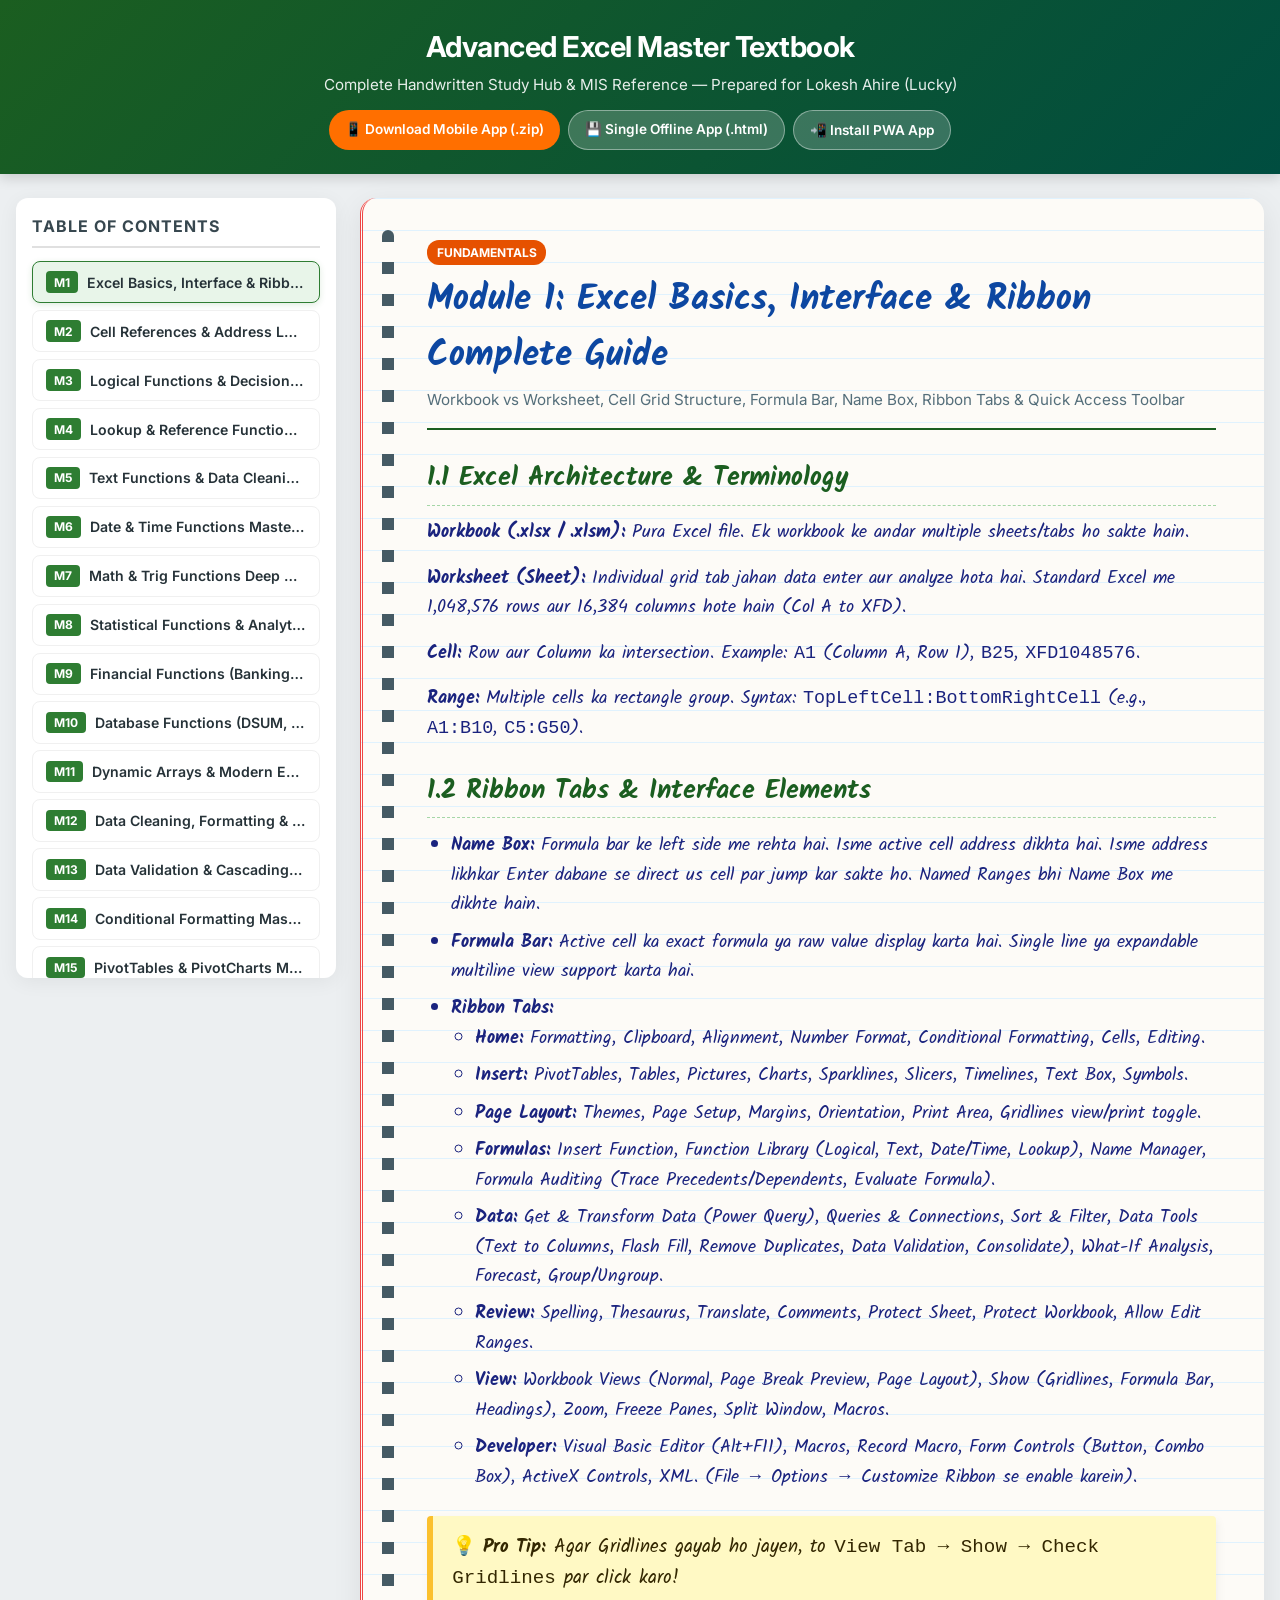
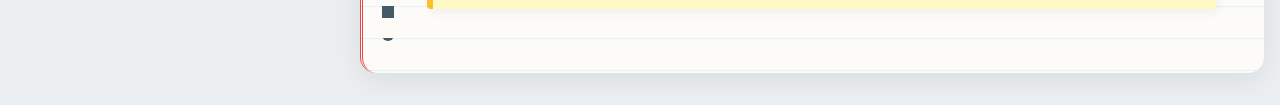
==== commit b65bf3ef: "Upgrade master study hub to 24 Encyclopedic Handwritten Modules covering full Advanced Excel curricu" ====
--- a/index.html
+++ b/index.html
@@ -1,929 +1,1762 @@
 <!DOCTYPE html>
-<html lang="mr">
+<html lang="en">
 <head>
-  <meta charset="UTF-8">
-  <meta name="viewport" content="width=device-width, initial-scale=1.0">
-  <title>Advance Excel - Complete Master Handwritten Notes & Study Hub</title>
-  <!-- Google Fonts for Authentic Handwritten & Tech Aesthetic -->
+  <meta charset="UTF-8" />
+  <meta name="viewport" content="width=device-width, initial-scale=1.0" />
+  <title>Advanced Excel Master Textbook — Lokesh Ahire (Lucky)</title>
+  <link rel="manifest" href="manifest.json" />
+  <meta name="theme-color" content="#1b5e20" />
   <link rel="preconnect" href="https://fonts.googleapis.com">
   <link rel="preconnect" href="https://fonts.gstatic.com" crossorigin>
-  <link href="https://fonts.googleapis.com/css2?family=Caveat:wght@600;700&family=Fira+Code:wght@400;600&family=Kalam:wght@400;700&family=Outfit:wght@400;600;700&family=Shantell+Sans:ital,wght@0,500;0,700;1,500&display=swap" rel="stylesheet">
-  <link rel="manifest" href="manifest.json">
-  <meta name="theme-color" content="#1e3a8a">
-  
+  <link href="https://fonts.googleapis.com/css2?family=Caveat:wght@600;700&family=Inter:wght@400;500;600;700&family=Kalam:wght@400;700&family=Fira+Code:wght@400;600&display=swap" rel="stylesheet">
   <style>
     :root {
-      --paper-bg: #faf7eb;
-      --line-color: #d1d5db;
-      --margin-color: #ef5350;
-      --ink-blue: #1e3a8a;
-      --ink-black: #1f2937;
-      --ink-red: #b91c1c;
-      --highlighter-yellow: #fef08a;
-      --highlighter-green: #bbf7d0;
-      --highlighter-pink: #fbcfe8;
-      --sticky-yellow: #fef9c3;
-      --sticky-pink: #ffe4e6;
-      --sticky-green: #dcfce7;
-      --font-hand: 'Kalam', 'Caveat', 'Shantell Sans', cursive;
-      --font-title: 'Caveat', 'Kalam', cursive;
-      --font-code: 'Fira Code', monospace;
-      --font-sans: 'Outfit', sans-serif;
-    }
-
-    body.theme-ruled {
-      --paper-bg: #faf7eb;
-      --line-color: #d1d5db;
-      --margin-color: #ef5350;
-      --ink-blue: #1e3a8a;
-      --ink-black: #1f2937;
-      background-image: repeating-linear-gradient(var(--paper-bg) 0px, var(--paper-bg) 31px, var(--line-color) 32px);
-    }
-
-    body.theme-yellow {
-      --paper-bg: #fff9c4;
-      --line-color: #e6ee9c;
-      --margin-color: #ef5350;
-      --ink-blue: #1e3a8a;
-      --ink-black: #1f2937;
-      background-image: repeating-linear-gradient(var(--paper-bg) 0px, var(--paper-bg) 31px, var(--line-color) 32px);
-    }
-
-    body.theme-grid {
-      --paper-bg: #ffffff;
-      --line-color: #e5e7eb;
-      --margin-color: #3b82f6;
-      --ink-blue: #1e3a8a;
-      --ink-black: #1f2937;
-      background-image: linear-gradient(to right, #e5e7eb 1px, transparent 1px), linear-gradient(to bottom, #e5e7eb 1px, transparent 1px);
-      background-size: 24px 24px;
-    }
-
-    body.theme-dark {
-      --paper-bg: #1e293b;
-      --line-color: #334155;
-      --margin-color: #f43f5e;
-      --ink-blue: #93c5fd;
-      --ink-black: #f8fafc;
-      --sticky-yellow: #334155;
-      --sticky-pink: #475569;
-      --sticky-green: #334155;
-      background-image: repeating-linear-gradient(var(--paper-bg) 0px, var(--paper-bg) 31px, var(--line-color) 32px);
+      --bg-paper: #fcfbfa;
+      --bg-notebook: #fdfbf7;
+      --primary: #1b5e20;
+      --primary-light: #2e7d32;
+      --accent: #d84315;
+      --text: #1a237e;
+      --text-dark: #212121;
+      --line-color: #e0f2fe;
+      --margin-line: #ef4444;
+      --card-bg: #ffffff;
+      --shadow: 0 4px 20px rgba(0,0,0,0.06);
     }
 
     * { box-sizing: border-box; margin: 0; padding: 0; }
-
+    
     body {
-      background-color: var(--paper-bg);
-      color: var(--ink-black);
-      font-family: var(--font-hand);
+      font-family: 'Kalam', 'Caveat', cursive, sans-serif;
+      background-color: #eceff1;
+      color: #1a237e;
+      line-height: 1.6;
+      font-size: 1.15rem;
+    }
+
+    /* Header Banner */
+    .app-header {
+      background: linear-gradient(135deg, #1b5e20 0%, #004d40 100%);
+      color: #ffffff;
+      padding: 1.5rem 1rem;
+      text-align: center;
+      box-shadow: 0 4px 12px rgba(0,0,0,0.15);
+      position: sticky;
+      top: 0;
+      z-index: 100;
+    }
+
+    .app-header h1 {
+      font-family: 'Inter', sans-serif;
+      font-size: 1.8rem;
+      font-weight: 700;
+      letter-spacing: -0.5px;
+    }
+
+    .app-header p {
+      font-family: 'Inter', sans-serif;
+      font-size: 0.95rem;
+      opacity: 0.9;
+      margin-top: 0.2rem;
+    }
+
+    .action-bar {
+      display: flex;
+      gap: 0.5rem;
+      justify-content: center;
+      margin-top: 0.8rem;
+      flex-wrap: wrap;
+    }
+
+    .btn {
+      font-family: 'Inter', sans-serif;
+      font-size: 0.85rem;
+      font-weight: 600;
+      padding: 0.5rem 1rem;
+      border-radius: 20px;
+      border: none;
+      cursor: pointer;
+      text-decoration: none;
+      transition: all 0.2s ease;
+      display: inline-flex;
+      align-items: center;
+      gap: 0.4rem;
+    }
+
+    .btn-primary { background: #ff6f00; color: #fff; }
+    .btn-secondary { background: rgba(255,255,255,0.2); color: #fff; border: 1px solid rgba(255,255,255,0.4); }
+    .btn:hover { transform: translateY(-2px); opacity: 0.95; }
+
+    /* Layout Container */
+    .app-container {
+      display: flex;
+      max-width: 1400px;
+      margin: 1.5rem auto;
+      gap: 1.5rem;
+      padding: 0 1rem;
+    }
+
+    /* Sidebar Navigation */
+    .sidebar {
+      width: 320px;
+      flex-shrink: 0;
+      background: #ffffff;
+      border-radius: 12px;
+      padding: 1rem;
+      box-shadow: var(--shadow);
+      max-height: calc(100vh - 120px);
+      overflow-y: auto;
+      position: sticky;
+      top: 100px;
+    }
+
+    .sidebar h3 {
+      font-family: 'Inter', sans-serif;
+      font-size: 1rem;
+      color: #37474f;
+      text-transform: uppercase;
+      letter-spacing: 1px;
+      margin-bottom: 0.8rem;
+      padding-bottom: 0.4rem;
+      border-bottom: 2px solid #e0e0e0;
+    }
+
+    .mod-nav-btn {
+      width: 100%;
+      text-align: left;
+      background: none;
+      border: 1px solid #f0f0f0;
+      padding: 0.6rem 0.8rem;
+      border-radius: 8px;
+      margin-bottom: 0.4rem;
+      cursor: pointer;
+      transition: all 0.2s ease;
+      display: flex;
+      align-items: center;
+      gap: 0.6rem;
+    }
+
+    .mod-nav-btn:hover {
+      background: #f1f8e9;
+      border-color: #c8e6c9;
+    }
+
+    .mod-nav-btn.active {
+      background: #e8f5e9;
+      border-color: #2e7d32;
+      box-shadow: 0 2px 6px rgba(46,125,50,0.15);
+    }
+
+    .mod-num {
+      background: #2e7d32;
+      color: #ffffff;
+      font-family: 'Inter', sans-serif;
+      font-size: 0.75rem;
+      font-weight: 700;
+      padding: 0.2rem 0.5rem;
+      border-radius: 4px;
+      flex-shrink: 0;
+    }
+
+    .mod-name {
+      font-family: 'Inter', sans-serif;
+      font-size: 0.88rem;
+      font-weight: 600;
+      color: #263238;
+      white-space: nowrap;
+      overflow: hidden;
+      text-overflow: ellipsis;
+    }
+
+    /* Main Notebook Content Area */
+    .main-content {
+      flex-grow: 1;
+      min-width: 0;
+    }
+
+    .notebook-paper {
+      background-color: var(--bg-notebook);
+      background-image: linear-gradient(var(--line-color) 1px, transparent 1px);
+      background-size: 100% 2rem;
+      border-radius: 16px;
+      padding: 2.5rem 3rem 2.5rem 4rem;
+      box-shadow: 0 8px 30px rgba(0,0,0,0.08);
+      position: relative;
+      border-left: 3px double var(--margin-line);
+    }
+
+    /* Notebook Spiral Bindings Effect */
+    .notebook-paper::before {
+      content: '';
+      position: absolute;
+      left: 1.2rem;
+      top: 2rem;
+      bottom: 2rem;
+      width: 12px;
+      background-image: repeating-linear-gradient(to bottom, #455a64 0, #455a64 12px, transparent 12px, transparent 2rem);
+      border-radius: 6px;
+    }
+
+    .module-card {
+      display: none;
+    }
+
+    .module-card.active {
+      display: block;
+    }
+
+    .module-header {
+      border-bottom: 2px solid #1b5e20;
+      padding-bottom: 1rem;
+      margin-bottom: 1.5rem;
+    }
+
+    .mod-tag {
+      background: #e65100;
+      color: #ffffff;
+      font-family: 'Inter', sans-serif;
+      font-size: 0.75rem;
+      font-weight: 700;
+      text-transform: uppercase;
+      padding: 0.2rem 0.6rem;
+      border-radius: 12px;
+      display: inline-block;
+      margin-bottom: 0.4rem;
+    }
+
+    .module-header h2 {
+      font-family: 'Kalam', cursive;
+      font-size: 2.2rem;
+      color: #0d47a1;
+      font-weight: 700;
+    }
+
+    .mod-desc {
+      font-family: 'Inter', sans-serif;
+      font-size: 0.95rem;
+      color: #546e7a;
+      margin-top: 0.2rem;
+    }
+
+    .module-body h3 {
+      font-family: 'Kalam', cursive;
+      font-size: 1.6rem;
+      color: #1b5e20;
+      margin: 1.8rem 0 0.8rem 0;
+      border-bottom: 1px dashed #a5d6a7;
+      padding-bottom: 0.3rem;
+    }
+
+    .module-body p, .module-body ul, .module-body ol {
+      margin-bottom: 1rem;
+    }
+
+    .module-body ul, .module-body ol {
+      padding-left: 1.5rem;
+    }
+
+    .module-body li {
+      margin-bottom: 0.5rem;
+    }
+
+    /* Handwritten Code & Formula Box */
+    .code-snippet {
+      background: #212121;
+      color: #76ff03;
+      font-family: 'Fira Code', monospace;
+      font-size: 0.95rem;
+      padding: 0.8rem 1.2rem;
+      border-radius: 8px;
+      margin: 1rem 0;
+      overflow-x: auto;
+      box-shadow: inset 0 2px 6px rgba(0,0,0,0.5);
+    }
+
+    .code-snippet .comment {
+      color: #b0bec5;
+      font-style: italic;
+    }
+
+    /* Styled Handwritten Tables */
+    .notes-table {
+      width: 100%;
+      border-collapse: collapse;
+      margin: 1.2rem 0;
+      background: #ffffff;
+      border-radius: 8px;
+      overflow: hidden;
+      box-shadow: 0 2px 8px rgba(0,0,0,0.04);
+    }
+
+    .notes-table th, .notes-table td {
+      padding: 0.8rem 1rem;
+      text-align: left;
+      border-bottom: 1px solid #e0e0e0;
+      font-family: 'Inter', sans-serif;
+      font-size: 0.92rem;
+    }
+
+    .notes-table th {
+      background: #1b5e20;
+      color: #ffffff;
+      font-weight: 600;
+    }
+
+    .notes-table tr:nth-child(even) {
+      background: #f9fbe7;
+    }
+
+    /* Handwritten Sticky Callout Box */
+    .note-box {
+      background: #fff9c4;
+      border-left: 6px solid #fbc02d;
+      padding: 1rem 1.2rem;
+      border-radius: 4px;
+      margin: 1.5rem 0;
+      box-shadow: 2px 4px 10px rgba(0,0,0,0.05);
+      font-family: 'Kalam', cursive;
       font-size: 1.2rem;
-      line-height: 1.6;
-      padding: 20px;
-      transition: all 0.3s ease;
-    }
-
-    .notebook {
-      max-width: 1300px;
-      margin: 0 auto;
-      background-color: var(--paper-bg);
-      border-left: 3px double var(--margin-color);
-      padding: 30px 40px 60px 65px;
-      position: relative;
-      box-shadow: 0 10px 30px rgba(0,0,0,0.12);
-      border-radius: 8px;
-    }
-
-    .spiral-holes {
-      position: absolute; left: 15px; top: 40px; bottom: 40px;
-      display: flex; flex-direction: column; justify-content: space-between;
-    }
-    .spiral-hole {
-      width: 16px; height: 16px; background: #475569; border-radius: 50%;
-      box-shadow: inset 2px 2px 4px rgba(0,0,0,0.6); position: relative;
-    }
-    .spiral-ring {
-      position: absolute; left: -22px; top: 4px; width: 30px; height: 8px;
-      background: linear-gradient(90deg, #64748b, #cbd5e1, #475569);
-      border-radius: 4px; box-shadow: 2px 2px 4px rgba(0,0,0,0.3);
-    }
-
-    .top-bar {
-      display: flex; flex-wrap: wrap; justify-content: space-between; align-items: center;
-      gap: 15px; margin-bottom: 25px; padding-bottom: 15px; border-bottom: 2px stroke var(--ink-blue);
-    }
-    h1.main-title {
-      font-family: var(--font-title); font-size: 2.8rem; color: var(--ink-blue); font-weight: 700;
-    }
-
-    .theme-controls { display: flex; gap: 8px; flex-wrap: wrap; }
-    .theme-btn {
-      background: #ffffff; border: 2px solid #cbd5e1; padding: 6px 14px; border-radius: 20px;
-      font-family: var(--font-sans); font-size: 0.85rem; font-weight: 600; cursor: pointer;
-      transition: all 0.2s ease; box-shadow: 0 2px 4px rgba(0,0,0,0.05); text-decoration: none; color: #1e293b;
-    }
-    .theme-btn:hover { transform: translateY(-2px); box-shadow: 0 4px 8px rgba(0,0,0,0.1); border-color: var(--ink-blue); }
-    .theme-btn.app-download { background: #2563eb; color: #ffffff; border-color: #1d4ed8; }
-    .theme-btn.app-download:hover { background: #1d4ed8; }
-
-    .search-container { position: relative; margin-bottom: 25px; width: 100%; }
-    .search-input {
-      width: 100%; padding: 12px 20px 12px 45px; border-radius: 30px; border: 2px dashed #94a3b8;
-      background: rgba(255,255,255,0.85); font-family: var(--font-hand); font-size: 1.1rem; outline: none;
-    }
-    .search-input:focus { border-style: solid; border-color: var(--ink-blue); background: #ffffff; box-shadow: 0 0 10px rgba(30,58,138,0.15); }
-    .search-icon { position: absolute; left: 15px; top: 50%; transform: translateY(-50%); font-size: 1.2rem; }
-
-    .nav-chips { display: flex; flex-wrap: wrap; gap: 8px; margin-bottom: 30px; }
-    .chip {
-      background: var(--sticky-yellow); border: 1px solid #fde047; padding: 4px 12px; border-radius: 15px;
-      font-family: var(--font-sans); font-size: 0.85rem; font-weight: 600; color: #854d0e; text-decoration: none; transition: all 0.2s;
-    }
-    .chip:hover { background: #fef08a; transform: scale(1.05); }
-
-    .module-header {
-      font-family: var(--font-title); font-size: 2.3rem; color: var(--ink-blue);
-      border-bottom: 2px dashed var(--ink-blue); padding-bottom: 6px; margin: 40px 0 20px 0;
-    }
-
-    .cards-grid { display: grid; grid-template-columns: repeat(auto-fit, minmax(360px, 1fr)); gap: 20px; margin-bottom: 25px; }
-
-    .card {
-      background: rgba(255,255,255,0.85); border: 1px solid #e2e8f0; border-left: 5px solid var(--ink-blue);
-      border-radius: 8px; padding: 20px; box-shadow: 2px 4px 12px rgba(0,0,0,0.04); transition: all 0.2s;
-    }
-    .card:hover { transform: translateY(-3px); box-shadow: 4px 8px 18px rgba(0,0,0,0.08); background: #ffffff; }
-
-    .card-title {
-      font-family: var(--font-hand); font-size: 1.45rem; font-weight: 700; color: var(--ink-blue);
-      margin-bottom: 8px; display: flex; justify-content: space-between; align-items: center;
-    }
-    .card-tag { font-family: var(--font-sans); font-size: 0.75rem; background: #e0f2fe; color: #0369a1; padding: 2px 8px; border-radius: 12px; font-weight: 600; }
-    .card-desc { font-size: 1.1rem; color: var(--ink-black); margin-bottom: 12px; }
-
-    .formula-box {
-      background: #1e293b; color: #38bdf8; font-family: var(--font-code); font-size: 0.95rem;
-      padding: 10px 14px; border-radius: 6px; margin: 8px 0; overflow-x: auto; border-left: 3px solid #0284c7; white-space: pre-wrap;
-    }
-    .formula-box.vba { background: #0f172a; color: #4ade80; border-left-color: #10b981; }
-    .formula-box.result { background: #f0fdf4; color: #166534; border-left-color: #22c55e; font-family: var(--font-sans); font-weight: 600; }
-
-    .sticky-note { padding: 15px; border-radius: 6px; margin: 15px 0; font-size: 1.1rem; box-shadow: 3px 3px 8px rgba(0,0,0,0.08); }
-    .sticky-note.yellow { background: var(--sticky-yellow); border-left: 4px solid #eab308; transform: rotate(-0.5deg); }
-    .sticky-note.pink { background: var(--sticky-pink); border-left: 4px solid #ec4899; transform: rotate(0.8deg); }
-    .sticky-note.green { background: var(--sticky-green); border-left: 4px solid #22c55e; transform: rotate(-0.5deg); }
-
-    .notebook-table {
-      width: 100%; border-collapse: collapse; margin: 15px 0; font-size: 1.05rem; background: #ffffff;
-      border-radius: 6px; overflow: hidden; box-shadow: 0 2px 6px rgba(0,0,0,0.05);
-    }
-    .notebook-table th { background: var(--ink-blue); color: #ffffff; font-family: var(--font-sans); font-weight: 600; text-align: left; padding: 10px 14px; }
-    .notebook-table td { padding: 10px 14px; border-bottom: 1px solid #e2e8f0; }
-    .notebook-table tr:hover { background: #f8fafc; }
-
-    .quiz-item { background: #ffffff; border: 1px solid #cbd5e1; border-radius: 8px; padding: 16px; margin-bottom: 12px; }
-    .quiz-q { font-weight: 700; color: var(--ink-blue); margin-bottom: 8px; }
-    .quiz-ans-btn {
-      background: #e2e8f0; border: none; padding: 6px 14px; border-radius: 15px; font-family: var(--font-sans);
-      font-size: 0.85rem; font-weight: 600; cursor: pointer; margin-top: 5px; transition: all 0.2s;
-    }
-    .quiz-ans-btn:hover { background: var(--ink-blue); color: #ffffff; }
-    .quiz-ans { display: none; margin-top: 10px; padding: 10px; background: #f0fdf4; border-left: 3px solid #22c55e; border-radius: 4px; color: #166534; font-weight: 600; }
-
-    @media print {
-      body { background: #ffffff; }
-      .top-bar, .search-container, .nav-chips, .theme-controls { display: none; }
-      .notebook { box-shadow: none; border: none; padding: 0; }
+      color: #332701;
+    }
+
+    /* Mobile Responsive Styles */
+    @media (max-width: 900px) {
+      .app-container { flex-direction: column; }
+      .sidebar { width: 100%; max-height: 250px; position: static; }
+      .notebook-paper { padding: 1.5rem 1.2rem 1.5rem 2.2rem; }
+      .notebook-paper::before { left: 0.6rem; }
     }
   </style>
 </head>
-<body class="theme-ruled">
-
-<div class="notebook">
-  <!-- Spiral Holes Effect -->
-  <div class="spiral-holes">
-    <div class="spiral-hole"><div class="spiral-ring"></div></div>
-    <div class="spiral-hole"><div class="spiral-ring"></div></div>
-    <div class="spiral-hole"><div class="spiral-ring"></div></div>
-    <div class="spiral-hole"><div class="spiral-ring"></div></div>
-    <div class="spiral-hole"><div class="spiral-ring"></div></div>
-    <div class="spiral-hole"><div class="spiral-ring"></div></div>
-    <div class="spiral-hole"><div class="spiral-ring"></div></div>
-    <div class="spiral-hole"><div class="spiral-ring"></div></div>
-    <div class="spiral-hole"><div class="spiral-ring"></div></div>
-    <div class="spiral-hole"><div class="spiral-ring"></div></div>
-  </div>
-
-  <!-- Top Header & Controls -->
-  <div class="top-bar">
-    <h1 class="main-title">📚 Advance Excel — Complete Master Handwritten Hub</h1>
-    <div class="theme-controls">
-      <button class="theme-btn" onclick="setTheme('ruled')">📝 Ruled</button>
-      <button class="theme-btn" onclick="setTheme('yellow')">🟨 Yellow Pad</button>
-      <button class="theme-btn" onclick="setTheme('grid')">📐 Grid</button>
-      <button class="theme-btn" onclick="setTheme('dark')">🌙 Dark</button>
-      <button id="pwaInstallBtn" class="theme-btn app-download" style="display:none;" onclick="installPWA()">📲 App Direct Phone मध्ये Install करा</button>
-      <a href="Excel_Notes_Mobile_App.zip" download class="theme-btn app-download">📦 Download Mobile App Zip</a>
-      <button class="theme-btn" onclick="window.print()">🖨️ Print PDF</button>
+<body>
+
+  <!-- Header -->
+  <header class="app-header">
+    <h1>Advanced Excel Master Textbook</h1>
+    <p>Complete Handwritten Study Hub & MIS Reference — Prepared for Lokesh Ahire (Lucky)</p>
+    <div class="action-bar">
+      <a href="Excel_Notes_Mobile_App.zip" download class="btn btn-primary">📱 Download Mobile App (.zip)</a>
+      <a href="Excel_Notes_Offline_App.html" download class="btn btn-secondary">💾 Single Offline App (.html)</a>
+      <button class="btn btn-secondary" onclick="installPWA()">📲 Install PWA App</button>
     </div>
-  </div>
-
-  <p style="font-family: var(--font-sans); font-size: 1.05rem; color: #334155; margin-bottom: 15px; background: #e0f2fe; padding: 12px 18px; border-radius: 8px; border-left: 4px solid #0284c7;">
-    ✨ <b>बिल्कुल परिपूर्ण व सखोल Excel नोट्स (Hinglish + English Master Reference):</b> Beginner ते Advanced Excel मधील सर्व संकल्पना, फॉर्म्युले, Power Query, Power Pivot, DAX, VBA Macros, Dependent Dropdowns, 3D Link आणि <b>२० Practical Practical Scenarios</b> सह!
-  </p>
-
-  <!-- Live Search Bar -->
-  <div class="search-container">
-    <span class="search-icon">🔍</span>
-    <input type="text" id="searchInput" class="search-input" onkeyup="filterNotes()" placeholder="शोधा: XLOOKUP, INDEX+MATCH, Cell Reference, Power Query, DAX, VBA, Shortcuts किंवा २० Scenarios...">
-  </div>
-
-  <!-- Quick Jump Nav Chips -->
-  <div class="nav-chips">
-    <a href="#inventory" class="chip">📁 Inventory (26)</a>
-    <a href="#recap" class="chip">⚡ Basics &amp; Shortcuts</a>
-    <a href="#cellref" class="chip">🔒 Cell References ($A$1)</a>
-    <a href="#mod1" class="chip">🧠 Mod 1: Logical</a>
-    <a href="#mod2" class="chip">🔍 Mod 2: Lookups (V/H/XLOOKUP/INDEX-MATCH)</a>
-    <a href="#mod3" class="chip">🔤 Mod 3: Text Functions</a>
-    <a href="#mod4" class="chip">📅 Mod 4: Date &amp; Time</a>
-    <a href="#mod5" class="chip">📊 Mod 5: Math &amp; Statistical</a>
-    <a href="#mod6" class="chip">🔒 Mod 6: Data Validation &amp; Dropdowns</a>
-    <a href="#mod7" class="chip">🎨 Mod 7: Conditional Formatting</a>
-    <a href="#mod8" class="chip">📊 Mod 8: PivotTables &amp; Charts</a>
-    <a href="#mod9" class="chip">📈 Mod 9: Charts &amp; Dashboards</a>
-    <a href="#mod10" class="chip">🎯 Mod 10: What-If &amp; Goal Seek</a>
-    <a href="#mod11" class="chip">⚡ Mod 11: Dynamic Arrays (Excel 365)</a>
-    <a href="#mod12" class="chip">📋 Mod 12: Excel Tables (Ctrl+T)</a>
-    <a href="#mod13" class="chip">🏷️ Mod 13: Named Ranges</a>
-    <a href="#mod14" class="chip">🧹 Mod 14: Power Query ETL</a>
-    <a href="#mod15" class="chip">⚡ Mod 15: Power Pivot &amp; DAX</a>
-    <a href="#mod16" class="chip">🤖 Mod 16: Macros &amp; VBA</a>
-    <a href="#mod17" class="chip">🔬 Mod 17: Analysis ToolPak</a>
-    <a href="#mod18" class="chip">⚠️ Mod 18: Error Handling</a>
-    <a href="#mod19" class="chip">💼 Mod 19: Best Practices &amp; 20 Practical Scenarios</a>
-    <a href="#quiz" class="chip">✍️ Master Quiz (20 Q&amp;A)</a>
-  </div>
-
-  <!-- SECTION 0: Inventory Breakdown -->
-  <div id="inventory">
-    <h2 class="module-header">📁 Analyzed Excel Files Breakdown (२६ वर्कबुक्स)</h2>
-    <table class="notebook-table">
-      <thead>
-        <tr>
-          <th>File Name</th>
-          <th>Sheets Count</th>
-          <th>Key Topics &amp; Analyzed Formulas</th>
-        </tr>
-      </thead>
-      <tbody>
-        <tr>
-          <td><b>Advanced_Excel_DETAILED_Job_Practice.xlsx</b></td>
-          <td>10 Sheets</td>
-          <td>Sales Data (500 records), HR Data, Data Scrubbing, Goal Seek, Scenario Manager, MIS Dashboard KPIs</td>
-        </tr>
-        <tr>
-          <td><b>Advanced_Excel_Job_Oriented_Practice_Workbook.xlsx</b></td>
-          <td>10 Sheets</td>
-          <td>50 Job Practice Tasks, XLOOKUP, INDEX-MATCH, UNIQUE, FILTER, SORTBY, 10 Pivot Scenarios, Interview Problems</td>
-        </tr>
-        <tr>
-          <td><b>Assignment 3 - Text , Logical, Date...xlsx</b></td>
-          <td>15 Sheets</td>
-          <td>IF, NESTED IF, SUMIF, SUMIFS, COUNTIF, COUNTIFS, AVERAGEIFS, Text, Date, Financial (PMT/IPMT)</td>
-        </tr>
-        <tr>
-          <td><b>Logical Function - If , And , Or...xlsx</b></td>
-          <td>6 Sheets</td>
-          <td>Multi-slab Tax Calculations (IFS), Employee Eligibility (AND/OR), Risk matrices</td>
-        </tr>
-        <tr>
-          <td><b>Conditional Formatting Set 1 &amp; Set 2</b></td>
-          <td>6 Sheets</td>
-          <td>Highlight Rules, Data Bars, Color Scales, Icon Sets, Custom Formula formatting</td>
-        </tr>
-        <tr>
-          <td><b>financial.xlsx</b></td>
-          <td>3 Sheets</td>
-          <td>PV (Present Value), PMT, PPMT, IPMT, Downpayment calculations, Loan Tenure modeling</td>
-        </tr>
-        <tr>
-          <td><b>store.xlsx (Superstore Big Data)</b></td>
-          <td>1 Sheet (9,995 rows)</td>
-          <td>Real-world Enterprise Dataset, Pivot Tables, Regional Sales, Profitability Analytics</td>
-        </tr>
-        <tr>
-          <td><b>TEXT FUNCTION.xlsx</b></td>
-          <td>1 Sheet</td>
-          <td>UPPER, LOWER, PROPER, TRIM, LEN, SEARCH, CONCAT, LEFT, RIGHT, MID</td>
-        </tr>
-        <tr>
-          <td><b>DATE FUNCTION.xlsx</b></td>
-          <td>1 Sheet</td>
-          <td>TODAY, NOW, YEAR, MONTH, DAY, DATE, DATEDIF, EDATE, EOMONTH, NETWORKDAYS, DAYS, DAYS360, WEEKDAY</td>
-        </tr>
-        <tr>
-          <td><b>Database Function.xlsx</b></td>
-          <td>1 Sheet</td>
-          <td>DSUM, DAVERAGE, DCOUNT, DCOUNTA, DMAX, DMIN, DGET (Structured DB Queries)</td>
-        </tr>
-        <tr>
-          <td><b>MIS Test Paper.xlsx</b></td>
-          <td>17 Sheets</td>
-          <td>11 Practical MIS Test Modules (Text extraction, Pivot Tables, SUMIF, VLOOKUP, 3D Link)</td>
-        </tr>
-      </tbody>
-    </table>
-  </div>
-
-  <!-- SECTION 1: BASICS & SHORTCUTS RECAP -->
-  <div id="recap">
-    <h2 class="module-header">⚡ Excel Basics (Quick Recap) &amp; Keyboard Shortcuts</h2>
-    <div class="cards-grid">
-      <div class="card" data-search="basics workbook worksheet cell range shortcuts">
-        <div class="card-title">1. Structure &amp; Key Terms <span class="card-tag">Basics</span></div>
-        <div class="card-desc">
-          • <b>Workbook:</b> Pura Excel file (.xlsx)<br>
-          • <b>Worksheet:</b> Ek workbook ke andar ke individual sheets/tabs<br>
-          • <b>Cell:</b> Row aur column ka intersection (e.g. A1, B2)<br>
-          • <b>Range:</b> Multiple cells ka group (e.g. A1:B10)
-        </div>
-      </div>
-
-      <div class="card" data-search="shortcuts ctrl c ctrl v ctrl z ctrl y ctrl arrow ctrl shift l ctrl t alt f4">
-        <div class="card-title">2. Essential Keyboard Shortcuts <span class="card-tag">Shortcuts</span></div>
-        <table class="notebook-table">
-          <thead><tr><th>Shortcut</th><th>Kaam / Action</th></tr></thead>
-          <tbody>
-            <tr><td><b>Ctrl + C / V</b></td><td>Copy / Paste</td></tr>
-            <tr><td><b>Ctrl + Z / Y</b></td><td>Undo / Redo</td></tr>
-            <tr><td><b>Ctrl + Arrow keys</b></td><td>Data ke last cell tak jump karna</td></tr>
-            <tr><td><b>Ctrl + Shift + Arrow</b></td><td>Edge tak range select karna</td></tr>
-            <tr><td><b>Ctrl + Shift + L</b></td><td>AutoFilter On/Off</td></tr>
-            <tr><td><b>Ctrl + T</b></td><td>Convert range to Excel Table</td></tr>
-            <tr><td><b>Alt + =</b></td><td>AutoSum</td></tr>
-            <tr><td><b>Ctrl + 1</b></td><td>Format Cells dialog box</td></tr>
-            <tr><td><b>F4</b></td><td>Last action repeat / Lock cell reference ($)</td></tr>
-            <tr><td><b>F2</b></td><td>Edit active cell</td></tr>
-            <tr><td><b>Ctrl + E</b></td><td>Flash Fill (Auto-pattern fill)</td></tr>
-            <tr><td><b>Ctrl + Shift + Enter</b></td><td>Legacy Array formula (CSE) enter karna</td></tr>
-          </tbody>
-        </table>
-      </div>
-    </div>
-  </div>
-
-  <!-- SECTION 2: CELL REFERENCES -->
-  <div id="cellref">
-    <h2 class="module-header">🔒 Cell References (Bahut Important Concept)</h2>
-    <div class="cards-grid">
-      <div class="card" data-search="cell reference relative absolute mixed dollar sign f4 toggle">
-        <div class="card-title">1. Reference Types &amp; Dollar ($) Locking <span class="card-tag">References</span></div>
-        <div class="card-desc">Excel me 3 types ke cell references hote hain — advance formulas ke liye ye samajhna zaroori hai:</div>
-        <table class="notebook-table">
-          <thead><tr><th>Type</th><th>Example</th><th>Behaviour when copied</th></tr></thead>
-          <tbody>
-            <tr><td><b>Relative Reference</b></td><td><code>A1</code></td><td>Formula copy karne par cell address automatically change hota hai.</td></tr>
-            <tr><td><b>Absolute Reference</b></td><td><code>$A$1</code></td><td>Formula copy/drag karne par cell bilkul FIX (Lock) rehta hai.</td></tr>
-            <tr><td><b>Mixed Reference (Col Lock)</b></td><td><code>$A1</code></td><td>Column fix rehta hai, row change hoti hai.</td></tr>
-            <tr><td><b>Mixed Reference (Row Lock)</b></td><td><code>A$1</code></td><td>Row fix rehti hai, column change hota hai.</td></tr>
-          </tbody>
-        </table>
-        <div class="sticky-note yellow">
-          💡 <b>Practical Example:</b> Agar tumhe ek fixed tax rate (jo cell <code>$B$1</code> me hai) sabhi rows me multiply karna hai, to tax rate cell ko <b>$B$1</b> bana do. Drag karne par wo change nahi hoga!<br>
-          ⚡ <b>Pro Tip:</b> Press <b>F4</b> key while editing a formula to quickly cycle between Relative ➔ Absolute ➔ Mixed references!
-        </div>
-      </div>
-    </div>
-  </div>
-
-  <!-- MODULE 1: LOGICAL FUNCTIONS -->
-  <div id="mod1">
-    <h2 class="module-header">🧠 Module 1: Logical Functions (IF, IFS, AND, OR, NOT, IFERROR, IFNA, SWITCH)</h2>
-    <div class="cards-grid">
-      <div class="card" data-search="if basic condition pass fail">
-        <div class="card-title">1. IF Function Syntax <span class="card-tag">Logical</span></div>
-        <div class="card-desc">Basic condition check karke TRUE ya FALSE output dene ke liye.</div>
-        <div class="formula-box">=IF(condition, value_if_true, value_if_false)</div>
-        <div class="formula-box">=IF(A2>=40, "Pass", "Fail")</div>
-        <div class="formula-box">=IF(E5>=15000, E5*5%, 0)</div>
-      </div>
-
-      <div class="card" data-search="ifs nested if tax grading slab">
-        <div class="card-title">2. IFS &amp; Nested IF Replacement <span class="card-tag">Excel 2019+</span></div>
-        <div class="card-desc">Multiple conditions ek sath check karne ke liye (Nested IF ka clean replacement).</div>
-        <div class="formula-box">=IFS(cond1, val1, cond2, val2, ...)</div>
-        <div class="formula-box">=IFS(A2>=90,"A", A2>=75,"B", A2>=50,"C", TRUE,"Fail")</div>
-      </div>
-
-      <div class="card" data-search="and or not combined logic">
-        <div class="card-title">3. AND, OR &amp; NOT Functions <span class="card-tag">Multi-Condition</span></div>
-        <div class="card-desc">Complex logic rules setup karne ke liye:</div>
-        <div class="formula-box">=IF(AND(A2>=50, B2>=50), "Pass", "Fail") ➔ Sabhi conditions TRUE honi chahiye</div>
-        <div class="formula-box">=IF(OR(A2<0, B2<0), "Error", "OK") ➔ Kam se kam ek condition TRUE</div>
-        <div class="formula-box">=NOT(A2="") ➔ Condition ko reverse karta hai</div>
-      </div>
-
-      <div class="card" data-search="iferror ifna error handling fallback">
-        <div class="card-title">4. IFERROR &amp; IFNA Error Handling <span class="card-tag">Error Guard</span></div>
-        <div class="card-desc">Formulas me error aane par clean custom message dikhane ke liye.</div>
-        <div class="formula-box">=IFERROR(VLOOKUP(A2, B:C, 2, 0), "Not Found")</div>
-        <div class="formula-box">=IFNA(VLOOKUP(A2, B:C, 2, 0), "Value Not Available")</div>
-      </div>
-    </div>
-  </div>
-
-  <!-- MODULE 2: LOOKUP & REFERENCE -->
-  <div id="mod2">
-    <h2 class="module-header">🔍 Module 2: Lookup &amp; Reference Functions (VLOOKUP, HLOOKUP, XLOOKUP, INDEX+MATCH)</h2>
-    <div class="cards-grid">
-      <div class="card" data-search="vlookup hlookup exact match lookup">
-        <div class="card-title">1. VLOOKUP &amp; HLOOKUP <span class="card-tag">Classic Lookup</span></div>
-        <div class="card-desc">Vertical aur Horizontal tables me data lookup karne ke liye.</div>
-        <div class="formula-box">=VLOOKUP(lookup_value, table_array, col_index_num, range_lookup)</div>
-        <div class="formula-box">=VLOOKUP(A2, Sheet2!$A$2:$D$100, 3, 0)</div>
-        <div class="sticky-note pink">
-          ⚠️ <b>Rule:</b> <code>range_lookup = 0</code> (FALSE) matlab exact match. Always use 0 unless approximate match is needed!
-        </div>
-      </div>
-
-      <div class="card" data-search="xlookup modern lookup left lookup fallback match mode">
-        <div class="card-title">2. XLOOKUP (Modern &amp; Best — Excel 365/2021+) <span class="card-tag">Excel 365+</span></div>
-        <div class="card-desc">VLOOKUP se bahut better hai — Left Side bhi search karta hai, exact match default hai aur built-in error handling hai.</div>
-        <div class="formula-box">=XLOOKUP(lookup_value, lookup_array, return_array, [if_not_found], [match_mode], [search_mode])</div>
-        <div class="formula-box">=XLOOKUP(A2, Names, Salary, "Not Found")</div>
-      </div>
-
-      <div class="card" data-search="index match combo flexible fast lookup position offset indirect choose">
-        <div class="card-title">3. INDEX + MATCH Combo &amp; Other Lookups <span class="card-tag">Advanced</span></div>
-        <div class="card-desc">VLOOKUP ka sabse powerful alternative jo Large Datasets par Fast chalta hai.</div>
-        <div class="formula-box">=INDEX(return_range, MATCH(lookup_value, lookup_range, 0))</div>
-        <div class="formula-box">=OFFSET(reference, rows, cols, [height], [width]) ➔ Dynamic range</div>
-        <div class="formula-box">=INDIRECT("Sheet2!A1") ➔ Text ko cell reference me convert karta hai</div>
-        <div class="formula-box">=CHOOSE(2, "Low", "Medium", "High") ➔ "Medium"</div>
-      </div>
-    </div>
-  </div>
-
-  <!-- MODULE 3: TEXT FUNCTIONS -->
-  <div id="mod3">
-    <h2 class="module-header">🔤 Module 3: Text Functions &amp; Data Cleaning</h2>
-    <div class="cards-grid">
-      <div class="card" data-search="left right mid len trim upper lower proper textjoin substitute find search textsplit">
-        <div class="card-title">Text Extraction &amp; Formatting Guide <span class="card-tag">Text</span></div>
-        <div class="formula-box">=LEFT("Mumbai", 3) ➔ "Mum" | =RIGHT("Mumbai", 3) ➔ "bai"</div>
-        <div class="formula-box">=MID("Rahul Patil", 1, 5) ➔ "Rahul"</div>
-        <div class="formula-box">=LEN("Excel") ➔ 5 | =TRIM("  Data  ") ➔ "Data"</div>
-        <div class="formula-box">=PROPER("rahul patil") ➔ "Rahul Patil"</div>
-        <div class="formula-box">=TEXTJOIN(", ", TRUE, A2:A10) ➔ Names with comma</div>
-        <div class="formula-box">=SUBSTITUTE("987-654-3210", "-", "") ➔ "9876543210"</div>
-        <div class="formula-box">=TEXT(TODAY(), "dd-mm-yyyy") ➔ Date to text format</div>
-        <div class="formula-box">=TEXTSPLIT(A2, ",") ➔ Split text into cells</div>
-      </div>
-    </div>
-  </div>
-
-  <!-- MODULE 4: DATE & TIME -->
-  <div id="mod4">
-    <h2 class="module-header">📅 Module 4: Date &amp; Time Functions</h2>
-    <div class="cards-grid">
-      <div class="card" data-search="today now date day month year datedif edate eomonth networkdays workday weekday">
-        <div class="card-title">Date &amp; Age Calculations <span class="card-tag">Date &amp; Time</span></div>
-        <div class="formula-box">=TODAY() ➔ Current date | =NOW() ➔ Current date &amp; time</div>
-        <div class="formula-box">=DATEDIF(B2, TODAY(), "Y") &amp; " Years" ➔ Age calculation</div>
-        <div class="formula-box">=EDATE(A2, 3) ➔ 3 months future date</div>
-        <div class="formula-box">=EOMONTH(A2, 0) ➔ Month last day</div>
-        <div class="formula-box">=NETWORKDAYS(A2, B2) ➔ Working days count (excluding weekends)</div>
-        <div class="formula-box">=WORKDAY(A2, 10) ➔ 10 working days after date</div>
-      </div>
-    </div>
-  </div>
-
-  <!-- MODULE 5: MATH & STATISTICAL -->
-  <div id="mod5">
-    <h2 class="module-header">📊 Module 5: Math &amp; Statistical Functions</h2>
-    <div class="cards-grid">
-      <div class="card" data-search="sumifs countifs averageifs sumproduct subtotal round rank median">
-        <div class="card-title">Conditional Aggregations &amp; Analytics <span class="card-tag">Math &amp; Stats</span></div>
-        <div class="formula-box">=SUMIFS(Sales, Region, "West", Month, "Jan")</div>
-        <div class="formula-box">=COUNTIFS(Status, "Pass", Marks, ">80")</div>
-        <div class="formula-box">=SUMPRODUCT((A2:A10="Sales")*(B2:B10>50000)) ➔ Multi-condition sum</div>
-        <div class="formula-box">=SUBTOTAL(9, C2:C100) ➔ Ignore filtered/hidden rows</div>
-        <div class="formula-box">=ROUND(123.456, 2) ➔ 123.46 | =ROUNDUP(123.1, 0) ➔ 124</div>
-        <div class="formula-box">=RANK(A2, $A$2:$A$100, 0) ➔ Ranking numbers</div>
-      </div>
-    </div>
-  </div>
-
-  <!-- MODULE 6: DATA VALIDATION & DEPENDENT DROPDOWNS -->
-  <div id="mod6">
-    <h2 class="module-header">🔒 Module 6: Data Validation &amp; Cascading Dropdowns</h2>
-    <div class="cards-grid">
-      <div class="card" data-search="data validation list dropdown custom formula indirect dependent cascading">
-        <div class="card-title">1. Data Validation Rules &amp; Restrict Input <span class="card-tag">Data Validation</span></div>
-        <div class="card-desc">Data ➔ Data Validation se input restrict karna:</div>
-        <div class="formula-box">Dropdown List: Allow: List ➔ Source: Approved, Pending, Rejected</div>
-        <div class="formula-box">Prevent Duplicate Entry Formula: =COUNTIF($A$2:$A$100, A2)=1</div>
-        <div class="formula-box">Restrict Number Range: Allow: Whole Number ➔ Between 1 and 100</div>
-      </div>
-
-      <div class="card" data-search="dependent dropdown indirect named range category subcategory">
-        <div class="card-title">2. Dependent (Cascading) Dropdowns <span class="card-tag">Cascading Dropdown</span></div>
-        <div class="card-desc">Pehle dropdown me Category select karne par dusre dropdown me wahi sub-items dikhana:</div>
-        <div class="formula-box">1. Create Named Ranges for items (e.g. Fruits, Vegetables)</div>
-        <div class="formula-box">2. Second Dropdown Data Validation Source: =INDIRECT(A2)</div>
-        <div class="sticky-note green">
-          💡 <b>How it works:</b> <code>=INDIRECT(A2)</code> cell A2 me likhe naam ko real named range me convert karke corresponding list display karta hai!
-        </div>
-      </div>
-    </div>
-  </div>
-
-  <!-- MODULE 7: CONDITIONAL FORMATTING -->
-  <div id="mod7">
-    <h2 class="module-header">🎨 Module 7: Conditional Formatting</h2>
-    <div class="cards-grid">
-      <div class="card" data-search="conditional formatting highlight row custom formula highlight rules">
-        <div class="card-title">Highlight Rules &amp; Whole Row Highlighting <span class="card-tag">Formatting</span></div>
-        <div class="card-desc">Home ➔ Conditional Formatting rules:</div>
-        <div class="formula-box">Highlight Whole Row Formula: =$C2="Pending"</div>
-        <div class="formula-box">Highlight Overdue Dates: =$D2<TODAY()</div>
-        <div class="formula-box">Highlight Duplicates: =COUNTIF($A$2:$A2, A2)>1</div>
-        <div class="sticky-note pink">
-          📌 <b>Rule:</b> Formula apply karte waqt column index ko lock karo (<code>$C2</code>) taaki poori row highlight ho jaye!
-        </div>
-      </div>
-    </div>
-  </div>
-
-  <!-- MODULE 8: PIVOTTABLES -->
-  <div id="mod8">
-    <h2 class="module-header">📊 Module 8: PivotTables (Data Analysis ka Backbone)</h2>
-    <div class="cards-grid">
-      <div class="card" data-search="pivottable slicer timeline calculated field date grouping refresh show values as">
-        <div class="card-title">PivotTable Masterclass &amp; Features <span class="card-tag">PivotTables</span></div>
-        <div class="card-desc">Insert ➔ PivotTable. Large datasets ko bina formula summarize karne ke liye.</div>
-        <div class="formula-box">Group Dates: Right click date field ➔ Group ➔ Months, Quarters, Years</div>
-        <div class="formula-box">Calculated Field: PivotTable Analyze ➔ Fields, Items &amp; Sets ➔ Calculated Field</div>
-        <div class="formula-box">Show Values As: % of Grand Total, Running Total, Rank</div>
-        <div class="formula-box">Shortcut Refresh All: Ctrl + Alt + F5</div>
-      </div>
-    </div>
-  </div>
-
-  <!-- MODULE 9: CHARTS & DASHBOARDS -->
-  <div id="mod9">
-    <h2 class="module-header">📈 Module 9: Charts, Visualization &amp; Dashboards</h2>
-    <div class="cards-grid">
-      <div class="card" data-search="charts combo chart pivotchart sparklines dashboard slicers">
-        <div class="card-title">Visual Charts &amp; Dynamic Dashboard Tips <span class="card-tag">Visualization</span></div>
-        <div class="card-desc">Column/Bar, Line, Pie, Combo Charts, PivotCharts &amp; Sparklines.</div>
-        <div class="sticky-note yellow">
-          💡 <b>Dashboard Recipe:</b> <code>Slicers</code> + <code>PivotCharts</code> + <code>Conditional Formatting</code> combine karke interactive dashboard banta hai!
-        </div>
-      </div>
-    </div>
-  </div>
-
-  <!-- MODULE 10: WHAT-IF ANALYSIS -->
-  <div id="mod10">
-    <h2 class="module-header">🎯 Module 10: What-If Analysis &amp; Solver Add-in</h2>
-    <div class="cards-grid">
-      <div class="card" data-search="what if analysis goal seek data table scenario manager solver">
-        <div class="card-title">Goal Seek, Data Tables &amp; Solver <span class="card-tag">What-If</span></div>
-        <div class="formula-box">Goal Seek: Target result ke liye input reverse calculate karna.</div>
-        <div class="formula-box">Data Table: 1-Variable ya 2-Variable input scenarios try karna.</div>
-        <div class="formula-box">Scenario Manager: Best/Worst/Expected cases compare karna.</div>
-        <div class="formula-box">Solver Add-in: Maximize Profit / Minimize Cost with constraints.</div>
-      </div>
-    </div>
-  </div>
-
-  <!-- MODULE 11: DYNAMIC ARRAYS -->
-  <div id="mod11">
-    <h2 class="module-header">⚡ Module 11: Array Formulas &amp; Dynamic Arrays (Modern Excel 365)</h2>
-    <div class="cards-grid">
-      <div class="card" data-search="unique sort sortby filter sequence randarray dynamic array spill">
-        <div class="card-title">Dynamic Array Functions (Excel 365/2021+) <span class="card-tag">Excel 365</span></div>
-        <div class="formula-box">=UNIQUE(A2:A100) ➔ Unique values list</div>
-        <div class="formula-box">=FILTER(A2:C100, B2:B100="Approved") ➔ Dynamic filtering</div>
-        <div class="formula-box">=SORT(A2:C100, 3, -1) ➔ Sort by 3rd column descending</div>
-        <div class="formula-box">=SEQUENCE(10, 1, 1001, 1) ➔ Auto serial numbers</div>
-      </div>
-    </div>
-  </div>
-
-  <!-- MODULE 12: EXCEL TABLES -->
-  <div id="mod12">
-    <h2 class="module-header">📋 Module 12: Excel Tables (Ctrl+T)</h2>
-    <div class="cards-grid">
-      <div class="card" data-search="excel table ctrl t structured reference total row">
-        <div class="card-title">Excel Tables &amp; Structured Referencing <span class="card-tag">Tables</span></div>
-        <div class="formula-box">Convert Range to Table: Press Ctrl + T</div>
-        <div class="formula-box">Structured Reference: =Table1[Sales] * Table1[TaxRate]</div>
-        <div class="sticky-note green">
-          ✨ Naya data add karte hi formulas/formatting automatically extend hote hain aur Pivot Tables ke liye best source banta hai!
-        </div>
-      </div>
-    </div>
-  </div>
-
-  <!-- MODULE 13: NAMED RANGES -->
-  <div id="mod13">
-    <h2 class="module-header">🏷️ Module 13: Named Ranges</h2>
-    <div class="cards-grid">
-      <div class="card" data-search="named range name manager scopeReadable formula">
-        <div class="card-title">Readable Formulas with Named Ranges <span class="card-tag">Named Ranges</span></div>
-        <div class="formula-box">Formulas ➔ Name Manager ➔ Define Name (e.g. TaxRate = 0.18)</div>
-        <div class="formula-box">=B2 * TaxRate  (instead of =B2 * $D$1)</div>
-      </div>
-    </div>
-  </div>
-
-  <!-- MODULE 14: POWER QUERY -->
-  <div id="mod14">
-    <h2 class="module-header">🧹 Module 14: Power Query (Data ko Clean &amp; Transform karna)</h2>
-    <div class="cards-grid">
-      <div class="card" data-search="power query etl merge queries append queries applied steps m language transform">
-        <div class="card-title">Power Query ETL Pipeline <span class="card-tag">ETL &amp; Cleaning</span></div>
-        <div class="card-desc">Data ➔ Get Data / Get &amp; Transform. Messy data ko clean karke import karne ka tool.</div>
-        <div class="formula-box">Merge Queries = VLOOKUP jaisa but super powerful (Joins)</div>
-        <div class="formula-box">Append Queries = Multiple tables ko stack/combine karna (UNION)</div>
-        <div class="formula-box">Applied Steps = Automatic recorded steps, hit Refresh to re-apply!</div>
-      </div>
-    </div>
-  </div>
-
-  <!-- MODULE 15: POWER PIVOT & DAX -->
-  <div id="mod15">
-    <h2 class="module-header">⚡ Module 15: Power Pivot &amp; Data Model (DAX Basics)</h2>
-    <div class="cards-grid">
-      <div class="card" data-search="power pivot data model dax calculate sumx related million rows relationships">
-        <div class="card-title">Power Pivot &amp; DAX Formulas <span class="card-tag">Power Pivot &amp; DAX</span></div>
-        <div class="card-desc">Multiple tables ko relationships se connect karke 1 Million+ rows data analyze karna.</div>
-        <div class="formula-box">=CALCULATE(SUM(Sales[Amount]), Sales[Region]="West")</div>
-        <div class="formula-box">=SUMX(Sales, Sales[Qty] * Sales[Price])</div>
-        <div class="formula-box">=RELATED(Products[Category])</div>
-      </div>
-    </div>
-  </div>
-
-  <!-- MODULE 16: MACROS & VBA -->
-  <div id="mod16">
-    <h2 class="module-header">🤖 Module 16: Macros &amp; VBA Automation</h2>
-    <div class="cards-grid">
-      <div class="card" data-search="macro vba macro recorder vba editor alt f11 xlsm">
-        <div class="card-title">Macro Recording &amp; VBA Code Example <span class="card-tag">Automation</span></div>
-        <div class="card-desc">Repetitive daily tasks automate karne ke liye VBA use hota hai. (Save as .xlsm format!)</div>
-        <div class="formula-box vba">Sub HighlightHighSales()
+  </header>
+
+  <!-- App Main Content Layout -->
+  <div class="app-container">
+    
+    <!-- Sidebar Navigation -->
+    <aside class="sidebar">
+      <h3>Table of Contents</h3>
+      <div id="navContainer">
+        
+    <button class="mod-nav-btn" onclick="showModule('mod1')">
+      <span class="mod-num">M1</span>
+      <span class="mod-name">Excel Basics, Interface & Ribbon Complete Guide</span>
+    </button>
+
+    <button class="mod-nav-btn" onclick="showModule('mod2')">
+      <span class="mod-num">M2</span>
+      <span class="mod-name">Cell References & Address Locking ($) Master Class</span>
+    </button>
+
+    <button class="mod-nav-btn" onclick="showModule('mod3')">
+      <span class="mod-num">M3</span>
+      <span class="mod-name">Logical Functions & Decision Trees</span>
+    </button>
+
+    <button class="mod-nav-btn" onclick="showModule('mod4')">
+      <span class="mod-num">M4</span>
+      <span class="mod-name">Lookup & Reference Functions Master Class</span>
+    </button>
+
+    <button class="mod-nav-btn" onclick="showModule('mod5')">
+      <span class="mod-num">M5</span>
+      <span class="mod-name">Text Functions & Data Cleaning Complete Reference</span>
+    </button>
+
+    <button class="mod-nav-btn" onclick="showModule('mod6')">
+      <span class="mod-num">M6</span>
+      <span class="mod-name">Date & Time Functions Master Class</span>
+    </button>
+
+    <button class="mod-nav-btn" onclick="showModule('mod7')">
+      <span class="mod-num">M7</span>
+      <span class="mod-name">Math & Trig Functions Deep Dive</span>
+    </button>
+
+    <button class="mod-nav-btn" onclick="showModule('mod8')">
+      <span class="mod-num">M8</span>
+      <span class="mod-name">Statistical Functions & Analytics</span>
+    </button>
+
+    <button class="mod-nav-btn" onclick="showModule('mod9')">
+      <span class="mod-num">M9</span>
+      <span class="mod-name">Financial Functions (Banking, EMI & Investment)</span>
+    </button>
+
+    <button class="mod-nav-btn" onclick="showModule('mod10')">
+      <span class="mod-num">M10</span>
+      <span class="mod-name">Database Functions (DSUM, DCOUNT, DAVERAGE...)</span>
+    </button>
+
+    <button class="mod-nav-btn" onclick="showModule('mod11')">
+      <span class="mod-num">M11</span>
+      <span class="mod-name">Dynamic Arrays & Modern Excel 365 Functions</span>
+    </button>
+
+    <button class="mod-nav-btn" onclick="showModule('mod12')">
+      <span class="mod-num">M12</span>
+      <span class="mod-name">Data Cleaning, Formatting & Transformation</span>
+    </button>
+
+    <button class="mod-nav-btn" onclick="showModule('mod13')">
+      <span class="mod-num">M13</span>
+      <span class="mod-name">Data Validation & Cascading Dropdowns</span>
+    </button>
+
+    <button class="mod-nav-btn" onclick="showModule('mod14')">
+      <span class="mod-num">M14</span>
+      <span class="mod-name">Conditional Formatting Master Class</span>
+    </button>
+
+    <button class="mod-nav-btn" onclick="showModule('mod15')">
+      <span class="mod-num">M15</span>
+      <span class="mod-name">PivotTables & PivotCharts Master Class</span>
+    </button>
+
+    <button class="mod-nav-btn" onclick="showModule('mod16')">
+      <span class="mod-num">M16</span>
+      <span class="mod-name">Advanced Visual Charts & Dynamic Dashboards</span>
+    </button>
+
+    <button class="mod-nav-btn" onclick="showModule('mod17')">
+      <span class="mod-num">M17</span>
+      <span class="mod-name">What-If Analysis & Optimization Solver</span>
+    </button>
+
+    <button class="mod-nav-btn" onclick="showModule('mod18')">
+      <span class="mod-num">M18</span>
+      <span class="mod-name">Power Query ETL (Data Cleaning & Transformation)</span>
+    </button>
+
+    <button class="mod-nav-btn" onclick="showModule('mod19')">
+      <span class="mod-num">M19</span>
+      <span class="mod-name">Power Pivot & Data Model (DAX Master Class)</span>
+    </button>
+
+    <button class="mod-nav-btn" onclick="showModule('mod20')">
+      <span class="mod-num">M20</span>
+      <span class="mod-name">Macros & VBA Automation Fundamentals</span>
+    </button>
+
+    <button class="mod-nav-btn" onclick="showModule('mod21')">
+      <span class="mod-num">M21</span>
+      <span class="mod-name">Protection, Security & Collaboration</span>
+    </button>
+
+    <button class="mod-nav-btn" onclick="showModule('mod22')">
+      <span class="mod-num">M22</span>
+      <span class="mod-name">100+ Essential Keyboard Shortcuts Master List</span>
+    </button>
+
+    <button class="mod-nav-btn" onclick="showModule('mod23')">
+      <span class="mod-num">M23</span>
+      <span class="mod-name">Complete Excel Error Troubleshooting Cheat Sheet</span>
+    </button>
+
+    <button class="mod-nav-btn" onclick="showModule('mod24')">
+      <span class="mod-num">M24</span>
+      <span class="mod-name">100 MIS Data Analyst Practical Real-World Case Studies</span>
+    </button>
+
+      </div>
+    </aside>
+
+    <!-- Main Notebook Paper Area -->
+    <main class="main-content">
+      <div class="notebook-paper">
+        
+    <article id="mod1" class="module-card">
+      <div class="module-header">
+        <span class="mod-tag">Fundamentals</span>
+        <h2>Module 1: Excel Basics, Interface & Ribbon Complete Guide</h2>
+        <p class="mod-desc">Workbook vs Worksheet, Cell Grid Structure, Formula Bar, Name Box, Ribbon Tabs & Quick Access Toolbar</p>
+      </div>
+      <div class="module-body">
+        
+      <h3>1.1 Excel Architecture & Terminology</h3>
+      <p><b>Workbook (.xlsx / .xlsm):</b> Pura Excel file. Ek workbook ke andar multiple sheets/tabs ho sakte hain.</p>
+      <p><b>Worksheet (Sheet):</b> Individual grid tab jahan data enter aur analyze hota hai. Standard Excel me 1,048,576 rows aur 16,384 columns hote hain (Col A to XFD).</p>
+      <p><b>Cell:</b> Row aur Column ka intersection. Example: <code>A1</code> (Column A, Row 1), <code>B25</code>, <code>XFD1048576</code>.</p>
+      <p><b>Range:</b> Multiple cells ka rectangle group. Syntax: <code>TopLeftCell:BottomRightCell</code> (e.g., <code>A1:B10</code>, <code>C5:G50</code>).</p>
+      
+      <h3>1.2 Ribbon Tabs & Interface Elements</h3>
+      <ul>
+        <li><b>Name Box:</b> Formula bar ke left side me rehta hai. Isme active cell address dikhta hai. Isme address likhkar Enter dabane se direct us cell par jump kar sakte ho. Named Ranges bhi Name Box me dikhte hain.</li>
+        <li><b>Formula Bar:</b> Active cell ka exact formula ya raw value display karta hai. Single line ya expandable multiline view support karta hai.</li>
+        <li><b>Ribbon Tabs:</b>
+          <ul>
+            <li><b>Home:</b> Formatting, Clipboard, Alignment, Number Format, Conditional Formatting, Cells, Editing.</li>
+            <li><b>Insert:</b> PivotTables, Tables, Pictures, Charts, Sparklines, Slicers, Timelines, Text Box, Symbols.</li>
+            <li><b>Page Layout:</b> Themes, Page Setup, Margins, Orientation, Print Area, Gridlines view/print toggle.</li>
+            <li><b>Formulas:</b> Insert Function, Function Library (Logical, Text, Date/Time, Lookup), Name Manager, Formula Auditing (Trace Precedents/Dependents, Evaluate Formula).</li>
+            <li><b>Data:</b> Get & Transform Data (Power Query), Queries & Connections, Sort & Filter, Data Tools (Text to Columns, Flash Fill, Remove Duplicates, Data Validation, Consolidate), What-If Analysis, Forecast, Group/Ungroup.</li>
+            <li><b>Review:</b> Spelling, Thesaurus, Translate, Comments, Protect Sheet, Protect Workbook, Allow Edit Ranges.</li>
+            <li><b>View:</b> Workbook Views (Normal, Page Break Preview, Page Layout), Show (Gridlines, Formula Bar, Headings), Zoom, Freeze Panes, Split Window, Macros.</li>
+            <li><b>Developer:</b> Visual Basic Editor (Alt+F11), Macros, Record Macro, Form Controls (Button, Combo Box), ActiveX Controls, XML. (File → Options → Customize Ribbon se enable karein).</li>
+          </ul>
+        </li>
+      </ul>
+
+      <div class="note-box">
+        <b>💡 Pro Tip:</b> Agar Gridlines gayab ho jayen, to <code>View Tab → Show → Check Gridlines</code> par click karo!
+      </div>
+    
+      </div>
+    </article>
+
+    <article id="mod2" class="module-card">
+      <div class="module-header">
+        <span class="mod-tag">Core Formula Rules</span>
+        <h2>Module 2: Cell References & Address Locking ($) Master Class</h2>
+        <p class="mod-desc">Relative (A1), Absolute ($A$1), Mixed ($A1 / A$1), 3-D References across Sheets & Structured Table References</p>
+      </div>
+      <div class="module-body">
+        
+      <h3>2.1 The 3 Types of Cell References</h3>
+      <table class="notes-table">
+        <thead>
+          <tr>
+            <th>Reference Type</th>
+            <th>Syntax</th>
+            <th>Behavior when Formula is Copied / Dragged</th>
+            <th>Real World Use Case Example</th>
+          </tr>
+        </thead>
+        <tbody>
+          <tr>
+            <td><b>Relative Reference</b></td>
+            <td><code>A1</code></td>
+            <td>Row aur Column dono change hote hain target direction ke mutabiq.</td>
+            <td>Calculating Line Total: <code>=B2*C2</code> (Qty * Price) in row 2, dragged down to row 100.</td>
+          </tr>
+          <tr>
+            <td><b>Absolute Reference</b></td>
+            <td><code>$A$1</code></td>
+            <td>Row aur Column dono COMPLETE LOCK (Fix) rehte hain. Kabhi change nahi hote.</td>
+            <td>Fixed Tax Rate cell <code>$B$1</code> ko 1,000 different product rows me multiply karna: <code>=C2*$B$1</code>.</td>
+          </tr>
+          <tr>
+            <td><b>Mixed (Col Lock)</b></td>
+            <td><code>$A1</code></td>
+            <td>Column A fix rehta hai, lekin Row (1, 2, 3...) change hoti hai.</td>
+            <td>Multiplication matrix table ya horizontal VLOOKUP range lookup column lock.</td>
+          </tr>
+          <tr>
+            <td><b>Mixed (Row Lock)</b></td>
+            <td><code>A$1</code></td>
+            <td>Row 1 fix rehti hai, lekin Column (A, B, C...) change hota hai.</td>
+            <td>Column Header rate ya discount calculation jab formulas right side drag ho rahe hon.</td>
+          </tr>
+        </tbody>
+      </table>
+
+      <h3>2.2 The Magic Shortcut: F4</h3>
+      <p>Formula editing mode me cell reference select karke <b>F4</b> key press karne se toggle hota hai:</p>
+      <p><code>A1</code> → (F4) → <code>$A$1</code> → (F4) → <code>A$1</code> → (F4) → <code>$A1</code> → (F4) → <code>A1</code></p>
+
+      <h3>2.3 3-D References Across Multiple Worksheets</h3>
+      <p>Jab tumhe multiple identical sheets (e.g., Jan, Feb, Mar) ke same cell (e.g., B10) ka sum nikalna ho:</p>
+      <div class="code-snippet">=SUM(Jan:Mar!B10)</div>
+      <p>Ye formula Jan, Feb aur Mar teeno sheets ke B10 cell ko auto-sum kar dega!</p>
+
+      <h3>2.4 External Workbook References</h3>
+      <p>Dusre workbook file se value link karna:</p>
+      <div class="code-snippet">='[Annual_Report_2026.xlsx]Sales_Data'!$C$15</div>
+
+      <h3>2.5 Structured References in Excel Tables (Ctrl+T)</h3>
+      <p>Jab range ko Excel Table bana lete ho (Ctrl+T), to cell coordinates (B2:B100) ke bajaye column names use hote hain:</p>
+      <div class="code-snippet">=SUM(SalesTable[Sales_Amount])</div>
+      <div class="code-snippet">=[@Qty] * [@Price]  <span class="comment">-- Current row calculation</span></div>
+    
+      </div>
+    </article>
+
+    <article id="mod3" class="module-card">
+      <div class="module-header">
+        <span class="mod-tag">Formulas & Logic</span>
+        <h2>Module 3: Logical Functions & Decision Trees</h2>
+        <p class="mod-desc">IF, Nested IF, IFS, AND, OR, NOT, XOR, IFERROR, IFNA, SWITCH & IS-Information Functions</p>
+      </div>
+      <div class="module-body">
+        
+      <h3>3.1 Complete Logical Function Reference</h3>
+      <table class="notes-table">
+        <thead>
+          <tr>
+            <th>Function</th>
+            <th>Syntax</th>
+            <th>Description & Logic</th>
+            <th>Example Formula</th>
+          </tr>
+        </thead>
+        <tbody>
+          <tr>
+            <td><b>IF</b></td>
+            <td><code>=IF(cond, val_if_true, val_if_false)</code></td>
+            <td>Ek single condition test karta hai. True hone pe first value, false hone pe second.</td>
+            <td><code>=IF(B2>=40, "Pass", "Fail")</code></td>
+          </tr>
+          <tr>
+            <td><b>Nested IF</b></td>
+            <td><code>=IF(c1, v1, IF(c2, v2, v3))</code></td>
+            <td>Multiple conditions check karne ke liye IF ke andar IF (Old method).</td>
+            <td><code>=IF(A2>=90,"A",IF(A2>=75,"B","C"))</code></td>
+          </tr>
+          <tr>
+            <td><b>IFS</b></td>
+            <td><code>=IFS(c1, v1, c2, v2, ...)</code></td>
+            <td>Nested IF ka modern replacement (Excel 2019/365). Multiple conditions clean likho.</td>
+            <td><code>=IFS(A2>=90,"A",A2>=75,"B",A2>=50,"C",TRUE,"Fail")</code></td>
+          </tr>
+          <tr>
+            <td><b>AND</b></td>
+            <td><code>=AND(cond1, cond2, ...)</code></td>
+            <td>Returns TRUE jab SABHI conditions TRUE hon. Ek bhi false to output FALSE.</td>
+            <td><code>=IF(AND(Age>=18, Marks>=60), "Eligible", "Not Eligible")</code></td>
+          </tr>
+          <tr>
+            <td><b>OR</b></td>
+            <td><code>=OR(cond1, cond2, ...)</code></td>
+            <td>Returns TRUE jab KAM SE KAM EK condition TRUE ho.</td>
+            <td><code>=IF(OR(Dept="Sales", Dept="Mktg"), "Bonus 10%", "Bonus 5%")</code></td>
+          </tr>
+          <tr>
+            <td><b>NOT</b></td>
+            <td><code>=NOT(condition)</code></td>
+            <td>Condition ka output reverse (flip) karta hai (TRUE → FALSE, FALSE → TRUE).</td>
+            <td><code>=IF(NOT(Status="Completed"), "Pending Followup", "OK")</code></td>
+          </tr>
+          <tr>
+            <td><b>IFERROR</b></td>
+            <td><code>=IFERROR(formula, value_if_error)</code></td>
+            <td>Formula me koi bhi error (#N/A, #VALUE!, #DIV/0!, #REF!) aane pe custom value dikhata hai.</td>
+            <td><code>=IFERROR(VLOOKUP(A2, Data, 2, 0), "Data Missing")</code></td>
+          </tr>
+          <tr>
+            <td><b>IFNA</b></td>
+            <td><code>=IFNA(formula, value_if_na)</code></td>
+            <td>Sirf #N/A error handle karta hai. Baaki errors ko pass hone deta hai debugging ke liye.</td>
+            <td><code>=IFNA(XLOOKUP(A2, B:B, C:C), "Not Found")</code></td>
+          </tr>
+          <tr>
+            <td><b>SWITCH</b></td>
+            <td><code>=SWITCH(val, case1, res1, case2, res2, default)</code></td>
+            <td>Value ko exact match list se compare karta hai (Modern alternative to IFS).</td>
+            <td><code>=SWITCH(A2, 1, "Mon", 2, "Tue", 3, "Wed", "Invalid Day")</code></td>
+          </tr>
+        </tbody>
+      </table>
+
+      <h3>3.2 IS-Information Functions (Data Auditing)</h3>
+      <ul>
+        <li><code>=ISBLANK(cell)</code>: Cell empty hai to TRUE.</li>
+        <li><code>=ISNUMBER(cell)</code>: Cell me valid number hai to TRUE.</li>
+        <li><code>=ISTEXT(cell)</code>: Cell me text value hai to TRUE.</li>
+        <li><code>=ISFORMULA(cell)</code>: Cell me formula written hai to TRUE.</li>
+        <li><code>=ISERROR(cell)</code>: Koi bhi error ho to TRUE.</li>
+      </ul>
+    
+      </div>
+    </article>
+
+    <article id="mod4" class="module-card">
+      <div class="module-header">
+        <span class="mod-tag">Most Important Section</span>
+        <h2>Module 4: Lookup & Reference Functions Master Class</h2>
+        <p class="mod-desc">VLOOKUP, HLOOKUP, XLOOKUP, INDEX+MATCH, XMATCH, OFFSET, INDIRECT, CHOOSE, LOOKUP, ROW, COLUMN, ADDRESS, TRANSPOSE</p>
+      </div>
+      <div class="module-body">
+        
+      <h3>4.1 VLOOKUP (Vertical Lookup)</h3>
+      <div class="code-snippet">=VLOOKUP(lookup_value, table_array, col_index_num, [range_lookup])</div>
+      <ul>
+        <li><b>lookup_value:</b> Wo value jise search karna hai (e.g., EmpID A2).</li>
+        <li><b>table_array:</b> Data table range jahan search karna hai. Rule: Search column hamesha Table Array ka 1st column hona chahiye!</li>
+        <li><b>col_index_num:</b> Result column ka number (1, 2, 3...).</li>
+        <li><b>range_lookup:</b> Hamesha <code>0</code> (ya <code>FALSE</code>) lagao Exact Match ke liye. <code>1</code> (<code>TRUE</code>) approximate match ke liye.</li>
+      </ul>
+      <p><b>VLOOKUP Limitations:</b> Sirf right-side ke columns lookup karta hai (Left Lookup nahi kar sakta). Target table me new column insert karne se <code>col_index_num</code> break ho jata hai.</p>
+
+      <h3>4.2 XLOOKUP (Excel 365 / 2021+ Modern Lookup)</h3>
+      <div class="code-snippet">=XLOOKUP(lookup_value, lookup_array, return_array, [if_not_found], [match_mode], [search_mode])</div>
+      <ul>
+        <li><b>lookup_array:</b> Sirf wo single column jisme search karna hai (e.g., <code>EmpDB[EmpID]</code>).</li>
+        <li><b>return_array:</b> Sirf wo single column ya multiple columns jo return karne hain (e.g., <code>EmpDB[Salary]</code>).</li>
+        <li><b>if_not_found:</b> Built-in error message string if value is missing (e.g., <code>"Employee Not Found"</code>). No need for IFERROR!</li>
+      </ul>
+      <p><b>Why XLOOKUP is Best:</b> Left and Right dono directions me kaam karta hai. Column insert hone par bhi nahi toot-ta. Default exact match hota hai.</p>
+
+      <h3>4.3 INDEX + MATCH Combo (Professional Gold Standard)</h3>
+      <div class="code-snippet">=INDEX(return_range, MATCH(lookup_value, lookup_range, 0))</div>
+      <ul>
+        <li><b>MATCH(lookup_val, lookup_range, 0):</b> Returns row position (number) of the item.</li>
+        <li><b>INDEX(return_range, row_num):</b> Returns value at that row position from return range.</li>
+      </ul>
+      <p><b>Example:</b> EmpID se Employee Name (jo left column A me hai) fetch karna:</p>
+      <div class="code-snippet">=INDEX(A2:A100, MATCH(E2, B2:B100, 0))</div>
+
+      <h3>4.4 Advanced Lookup Functions Table</h3>
+      <table class="notes-table">
+        <thead>
+          <tr>
+            <th>Function</th>
+            <th>Syntax</th>
+            <th>Real World Usage Description</th>
+          </tr>
+        </thead>
+        <tbody>
+          <tr>
+            <td><b>INDIRECT</b></td>
+            <td><code>=INDIRECT(ref_text)</code></td>
+            <td>Text string ko actual cell reference me convert karta hai. Dynamic sheet lookup aur dependent dropdowns ke liye best. Example: <code>=SUM(INDIRECT(A1 & "!B2:B10"))</code></td>
+          </tr>
+          <tr>
+            <td><b>OFFSET</b></td>
+            <td><code>=OFFSET(ref, rows, cols, [height], [width])</code></td>
+            <td>Starting cell se X rows down aur Y cols right shift karke dynamic range banata hai. Dynamic Named Ranges sathi use hota hai.</td>
+          </tr>
+          <tr>
+            <td><b>CHOOSE</b></td>
+            <td><code>=CHOOSE(index_num, val1, val2, ...)</code></td>
+            <td>Index number ke aadhar par value pick karta hai. Financial modeling me scenario switching ke liye use hota hai. Example: <code>=CHOOSE(B1, "Base", "Best", "Worst")</code></td>
+          </tr>
+          <tr>
+            <td><b>XMATCH</b></td>
+            <td><code>=XMATCH(val, range)</code></td>
+            <td>Modern version of MATCH function. Reverse search (bottom-to-top) aur wildcard match easily karta hai.</td>
+          </tr>
+          <tr>
+            <td><b>TRANSPOSE</b></td>
+            <td><code>=TRANSPOSE(range)</code></td>
+            <td>Rows ko Columns me aur Columns ko Rows me flip (rotate) karta hai dynamically.</td>
+          </tr>
+        </tbody>
+      </table>
+    
+      </div>
+    </article>
+
+    <article id="mod5" class="module-card">
+      <div class="module-header">
+        <span class="mod-tag">Data Cleaning</span>
+        <h2>Module 5: Text Functions & Data Cleaning Complete Reference</h2>
+        <p class="mod-desc">LEFT, RIGHT, MID, LEN, TRIM, CLEAN, UPPER, LOWER, PROPER, CONCAT, TEXTJOIN, SUBSTITUTE, REPLACE, FIND, SEARCH, TEXT, VALUE, TEXTSPLIT, TEXTBEFORE, TEXTAFTER</p>
+      </div>
+      <div class="module-body">
+        
+      <h3>5.1 Text Manipulation & Cleaning Functions</h3>
+      <table class="notes-table">
+        <thead>
+          <tr>
+            <th>Function</th>
+            <th>Syntax</th>
+            <th>Description & Example</th>
+          </tr>
+        </thead>
+        <tbody>
+          <tr>
+            <td><b>TRIM</b></td>
+            <td><code>=TRIM(text)</code></td>
+            <td>Words ke beech single space chhodkar aage, peeche aur beech ke sabhi EXTRA SPACES remove karta hai. Mandatory for VLOOKUP cleanup!</td>
+          </tr>
+          <tr>
+            <td><b>CLEAN</b></td>
+            <td><code>=CLEAN(text)</code></td>
+            <td>Database import se aaye non-printable ASCII line-break characters (CHAR 0-31) delete karta hai.</td>
+          </tr>
+          <tr>
+            <td><b>LEFT / RIGHT</b></td>
+            <td><code>=LEFT(text, n)</code> / <code>=RIGHT(text, n)</code></td>
+            <td>Start (Left) ya End (Right) se <code>n</code> characters extract karta hai. <code>=LEFT("IN-9081", 2) → "IN"</code></td>
+          </tr>
+          <tr>
+            <td><b>MID</b></td>
+            <td><code>=MID(text, start_num, num_chars)</code></td>
+            <td>Text ke beech se specific position se characters nikalta hai. <code>=MID("EMP-4509-P", 5, 4) → "4509"</code></td>
+          </tr>
+          <tr>
+            <td><b>LEN</b></td>
+            <td><code>=LEN(text)</code></td>
+            <td>Text ki Total Character Length count karke batata hai (spaces include karke).</td>
+          </tr>
+          <tr>
+            <td><b>UPPER / LOWER / PROPER</b></td>
+            <td><code>=PROPER(text)</code></td>
+            <td>Text Case convert karta hai. PROPER: Every word ka 1st letter Capital karta hai (Names formatting ke liye best).</td>
+          </tr>
+          <tr>
+            <td><b>TEXTJOIN</b></td>
+            <td><code>=TEXTJOIN(delimiter, ignore_empty, range)</code></td>
+            <td>Multiple cells ko specific delimiter (e.g. comma ", ") se join karta hai. Blank cells ignore karne ka option hota hai. <code>=TEXTJOIN(", ", TRUE, A2:A10)</code></td>
+          </tr>
+          <tr>
+            <td><b>SUBSTITUTE</b></td>
+            <td><code>=SUBSTITUTE(text, old_text, new_text, [instance])</code></td>
+            <td>Text me jahan bhi <code>old_text</code> mile use <code>new_text</code> se replace karta hai. Example: <code>=SUBSTITUTE(A2, "-", "/")</code></td>
+          </tr>
+          <tr>
+            <td><b>FIND vs SEARCH</b></td>
+            <td><code>=FIND(find_text, within_text)</code></td>
+            <td>Character ki exact numerical position batata hai. <b>FIND is Case-Sensitive</b> ("A" != "a"). <b>SEARCH is Case-Insensitive</b>.</td>
+          </tr>
+          <tr>
+            <td><b>TEXT</b></td>
+            <td><code>=TEXT(value, format_text)</code></td>
+            <td>Number ya Date ko custom formatted string me convert karta hai. Example: <code>=TEXT(TODAY(), "dd-mmm-yyyy (dddd)") → "12-Sep-2026 (Saturday)"</code></td>
+          </tr>
+          <tr>
+            <td><b>TEXTSPLIT (365)</b></td>
+            <td><code>=TEXTSPLIT(text, col_delimiter)</code></td>
+            <td>Delimited text ko spill karke multiple cells me divide karta hai (Text-to-Columns ka formula version).</td>
+          </tr>
+          <tr>
+            <td><b>TEXTBEFORE / TEXTAFTER (365)</b></td>
+            <td><code>=TEXTBEFORE(text, delimiter)</code></td>
+            <td>Delimiter ke pehle ya baad ka saara text extract kar leta hai. Example: <code>=TEXTBEFORE("lokesh@gmail.com", "@") → "lokesh"</code></td>
+          </tr>
+        </tbody>
+      </table>
+
+      <div class="note-box">
+        <b>💡 Real World Formula (Extract Domain from Email):</b><br/>
+        <code>=MID(A2, FIND("@", A2)+1, LEN(A2))</code>
+      </div>
+    
+      </div>
+    </article>
+
+    <article id="mod6" class="module-card">
+      <div class="module-header">
+        <span class="mod-tag">Time Series Analysis</span>
+        <h2>Module 6: Date & Time Functions Master Class</h2>
+        <p class="mod-desc">TODAY, NOW, DATE, TIME, DAY, MONTH, YEAR, HOUR, MINUTE, SECOND, EDATE, EOMONTH, DATEDIF, NETWORKDAYS, WORKDAY, WEEKDAY, WEEKNUM, YEARFRAC</p>
+      </div>
+      <div class="module-body">
+        
+      <h3>6.1 Excel Date System Fundamental</h3>
+      <p>Excel me <b>Date ek Serial Number hoti hai</b> (1 = 1st January 1900). Time ek decimal fraction hota hai (0.5 = 12:00 PM Noon). Isliye dates ko directly subtract (subtract <code>End_Date - Start_Date</code>) karke days nikal sakte ho!</p>
+
+      <h3>6.2 Date & Time Functions Reference</h3>
+      <table class="notes-table">
+        <thead>
+          <tr>
+            <th>Function</th>
+            <th>Syntax</th>
+            <th>Description & Utility</th>
+          </tr>
+        </thead>
+        <tbody>
+          <tr>
+            <td><b>TODAY() / NOW()</b></td>
+            <td><code>=TODAY()</code> / <code>=NOW()</code></td>
+            <td>Current System Date / Current System Date & Time. Daily updating reports ke liye auto-dynamic reference.</td>
+          </tr>
+          <tr>
+            <td><b>DATE</b></td>
+            <td><code>=DATE(year, month, day)</code></td>
+            <td>Year, Month aur Day numbers se valid Excel Date object construct karta hai. <code>=DATE(2026, 9, 12)</code></td>
+          </tr>
+          <tr>
+            <td><b>DATEDIF</b></td>
+            <td><code>=DATEDIF(start, end, unit)</code></td>
+            <td>Do dates ke beech exact difference calculate karta hai. Units: <code>"Y"</code> (Years), <code>"M"</code> (Months), <code>"D"</code> (Days), <code>"YM"</code> (Remaining months).</td>
+          </tr>
+          <tr>
+            <td><b>EDATE</b></td>
+            <td><code>=EDATE(start_date, months)</code></td>
+            <td>Start date me exact <code>X</code> months add ya subtract (negative value) karke date batata hai. Maturity date calculation ke liye.</td>
+          </tr>
+          <tr>
+            <td><b>EOMONTH</b></td>
+            <td><code>=EOMONTH(start_date, months)</code></td>
+            <td>Given month ke exact last day (End of Month) ki date nikalta hai. <code>=EOMONTH(TODAY(), 0) → Last day of current month</code>.</td>
+          </tr>
+          <tr>
+            <td><b>NETWORKDAYS</b></td>
+            <td><code>=NETWORKDAYS(start, end, [holidays])</code></td>
+            <td>Do dates ke beech ke <b>Working Days count</b> karta hai. Weekends (Saturday & Sunday) aur custom holidays list ko exclude karke!</td>
+          </tr>
+          <tr>
+            <td><b>NETWORKDAYS.INTL</b></td>
+            <td><code>=NETWORKDAYS.INTL(start, end, weekend, [holidays])</code></td>
+            <td>Custom weekend configuration (e.g., sirf Sunday weekend, ya Friday/Saturday) ke sath working days calculate karta hai.</td>
+          </tr>
+          <tr>
+            <td><b>WORKDAY</b></td>
+            <td><code>=WORKDAY(start_date, days, [holidays])</code></td>
+            <td>Start date se exact <code>X</code> working days baad ki target completion date nikalta hai. Project SLA delivery tracking sathi best!</td>
+          </tr>
+          <tr>
+            <td><b>WEEKDAY</b></td>
+            <td><code>=WEEKDAY(date, [return_type])</code></td>
+            <td>Date ke din ka index number return karta hai (1=Sunday, 2=Monday...7=Saturday).</td>
+          </tr>
+          <tr>
+            <td><b>YEARFRAC</b></td>
+            <td><code>=YEARFRAC(start_date, end_date)</code></td>
+            <td>Do dates ke beech ka fraction of year calculate karta hai (e.g., 1.5 years). Financial interest calculations sathi useful.</td>
+          </tr>
+        </tbody>
+      </table>
+
+      <div class="note-box">
+        <b>🎂 Real World Age Calculation Formula:</b><br/>
+        <code>=DATEDIF(DOB_Cell, TODAY(), "Y") & " Years, " & DATEDIF(DOB_Cell, TODAY(), "YM") & " Months"</code>
+      </div>
+    
+      </div>
+    </article>
+
+    <article id="mod7" class="module-card">
+      <div class="module-header">
+        <span class="mod-tag">Core Math Engine</span>
+        <h2>Module 7: Math & Trig Functions Deep Dive</h2>
+        <p class="mod-desc">SUM, SUMIF, SUMIFS, SUMPRODUCT, SUBTOTAL, AGGREGATE, ABS, MOD, ROUND, ROUNDUP, ROUNDDOWN, INT, TRUNC, CEILING, FLOOR, MROUND, RAND, RANDBETWEEN</p>
+      </div>
+      <div class="module-body">
+        
+      <h3>7.1 Aggregation & Multi-Criteria Math Functions</h3>
+      <table class="notes-table">
+        <thead>
+          <tr>
+            <th>Function</th>
+            <th>Syntax</th>
+            <th>Description & Example Formula</th>
+          </tr>
+        </thead>
+        <tbody>
+          <tr>
+            <td><b>SUMIF</b></td>
+            <td><code>=SUMIF(range, criteria, [sum_range])</code></td>
+            <td>Single condition ke basis par numbers sum karta hai. <code>=SUMIF(Region, "West", Sales)</code></td>
+          </tr>
+          <tr>
+            <td><b>SUMIFS</b></td>
+            <td><code>=SUMIFS(sum_range, crit_range1, crit1, crit_range2, crit2...)</code></td>
+            <td><b>Multiple conditions (AND logic)</b> ke basis par sum karta hai. Note: Sum Range sabse PEHLE likha jata hai! <code>=SUMIFS(Sales, Region, "West", Status, "Completed")</code></td>
+          </tr>
+          <tr>
+            <td><b>SUMPRODUCT</b></td>
+            <td><code>=SUMPRODUCT(array1, array2...)</code></td>
+            <td>Corresponding array elements ko multiply karke sum return karta hai. Helper columns ke bina multi-condition sum & weighted average sathi best! <code>=SUMPRODUCT(Qty_Range, Price_Range)</code></td>
+          </tr>
+          <tr>
+            <td><b>SUBTOTAL</b></td>
+            <td><code>=SUBTOTAL(function_num, range)</code></td>
+            <td>AutoFilter lagane par <b>Hidden / Filtered-out rows ko IGNORE karke</b> sum/count calculate karta hai. Code <code>9</code> or <code>109</code> = SUM.</td>
+          </tr>
+          <tr>
+            <td><b>AGGREGATE</b></td>
+            <td><code>=AGGREGATE(function_num, options, array)</code></td>
+            <td>SUBTOTAL se bhi powerful! Hidden rows ke sath-sath <b>Error values (#N/A) ko bhi ignore</b> karke final calculation karta hai. Option <code>6</code> = Ignore Error Values.</td>
+          </tr>
+          <tr>
+            <td><b>MOD</b></td>
+            <td><code>=MOD(number, divisor)</code></td>
+            <td>Division ka Remainder return karta hai. Alternate row zebra striping (Conditional Formatting <code>MOD(ROW(),2)=0</code>) me use hota hai.</td>
+          </tr>
+          <tr>
+            <td><b>ROUND / ROUNDUP / ROUNDDOWN</b></td>
+            <td><code>=ROUND(number, num_digits)</code></td>
+            <td>Decimal precision control karta hai. ROUNDUP: Hamesha upar round karta hai. ROUNDDOWN: Hamesha niche round karta hai. <code>=ROUND(123.456, 2) → 123.46</code></td>
+          </tr>
+          <tr>
+            <td><b>MROUND</b></td>
+            <td><code>=MROUND(number, multiple)</code></td>
+            <td>Number ko specified multiple me round karta hai. Example: Price ko nearest 5 ya 10 ke multiple me round karna: <code>=MROUND(47, 5) → 45</code>.</td>
+          </tr>
+          <tr>
+            <td><b>RAND / RANDBETWEEN</b></td>
+            <td><code>=RANDBETWEEN(bottom, top)</code></td>
+            <td>Specified Range me Random Integer numbers generate karta hai (Mock Data set tayar karne sathi useful). <code>=RANDBETWEEN(1000, 9999)</code></td>
+          </tr>
+        </tbody>
+      </table>
+    
+      </div>
+    </article>
+
+    <article id="mod8" class="module-card">
+      <div class="module-header">
+        <span class="mod-tag">Data Science & MIS</span>
+        <h2>Module 8: Statistical Functions & Analytics</h2>
+        <p class="mod-desc">AVERAGE, AVERAGEIF, AVERAGEIFS, COUNT, COUNTA, COUNTBLANK, COUNTIF, COUNTIFS, MAX, MAXIFS, MIN, MINIFS, MEDIAN, MODE, LARGE, SMALL, RANK.EQ, FREQUENCY</p>
+      </div>
+      <div class="module-body">
+        
+      <h3>8.1 Complete Statistical Analytics Functions</h3>
+      <table class="notes-table">
+        <thead>
+          <tr>
+            <th>Function</th>
+            <th>Syntax</th>
+            <th>Description & Example Usage</th>
+          </tr>
+        </thead>
+        <tbody>
+          <tr>
+            <td><b>COUNT vs COUNTA vs COUNTBLANK</b></td>
+            <td><code>=COUNT(range)</code> / <code>=COUNTA(range)</code></td>
+            <td>COUNT: Sirf NUMERIC cells count karta hai. COUNTA: Non-empty (Text + Numbers) cells count karta hai. COUNTBLANK: Khali cells count karta hai.</td>
+          </tr>
+          <tr>
+            <td><b>COUNTIF / COUNTIFS</b></td>
+            <td><code>=COUNTIFS(range1, crit1, range2, crit2...)</code></td>
+            <td>Specified criteria ke basis par rows count karta hai. Example: Duplicate prevention rule <code>=COUNTIF($A$2:$A$100, A2)>1</code>.</td>
+          </tr>
+          <tr>
+            <td><b>AVERAGEIF / AVERAGEIFS</b></td>
+            <td><code>=AVERAGEIFS(avg_range, crit_range1, crit1...)</code></td>
+            <td>Specified conditions match karne wali rows ka Average calculate karta hai.</td>
+          </tr>
+          <tr>
+            <td><b>MAXIFS / MINIFS</b></td>
+            <td><code>=MAXIFS(max_range, crit_range1, crit1...)</code></td>
+            <td>Condition match karne wale group ka Maximum ya Minimum value nikalta hai. <code>=MAXIFS(Salary, Dept, "IT")</code></td>
+          </tr>
+          <tr>
+            <td><b>LARGE / SMALL</b></td>
+            <td><code>=LARGE(array, k)</code> / <code>=SMALL(array, k)</code></td>
+            <td>Dataset me se <b>N-th Largest (Top 2nd, Top 3rd)</b> ya <b>N-th Smallest</b> value return karta hai. <code>=LARGE(Sales, 2) → 2nd Highest Sale</code>.</td>
+          </tr>
+          <tr>
+            <td><b>RANK.EQ</b></td>
+            <td><code>=RANK.EQ(number, ref, [order])</code></td>
+            <td>List me specific number ki Rank (1st, 2nd, 3rd position) calculate karta hai. Order <code>0</code> = Descending (Highest number = Rank 1).</td>
+          </tr>
+          <tr>
+            <td><b>MEDIAN / MODE.SNGL</b></td>
+            <td><code>=MEDIAN(range)</code></td>
+            <td>MEDIAN: Middlemost value (outliers bias handle karne sathi best). MODE: Sabse frequent repeated value.</td>
+          </tr>
+          <tr>
+            <td><b>STDEV.S / VAR.S</b></td>
+            <td><code>=STDEV.S(range)</code></td>
+            <td>Sample Standard Deviation & Variance calculate karta hai (Risk & Volatility analysis in Finance & Quality Control).</td>
+          </tr>
+        </tbody>
+      </table>
+    
+      </div>
+    </article>
+
+    <article id="mod9" class="module-card">
+      <div class="module-header">
+        <span class="mod-tag">Finance & Accounting</span>
+        <h2>Module 9: Financial Functions (Banking, EMI & Investment)</h2>
+        <p class="mod-desc">PMT, IPMT, PPMT, RATE, NPER, PV, FV, NPV, IRR, XNPV, XIRR, CUMIPMT, CUMPRINC</p>
+      </div>
+      <div class="module-body">
+        
+      <h3>9.1 Loan EMI & Investment Functions</h3>
+      <table class="notes-table">
+        <thead>
+          <tr>
+            <th>Function</th>
+            <th>Syntax</th>
+            <th>Real World Financial Use Case</th>
+          </tr>
+        </thead>
+        <tbody>
+          <tr>
+            <td><b>PMT</b></td>
+            <td><code>=PMT(rate, nper, pv, [fv])</code></td>
+            <td><b>Loan EMI (Monthly Payment)</b> calculate karta hai. Note: Annual Interest Rate ko <code>12</code> se divide karo (<code>Rate/12</code>) aur Years ko 12 se multiply karo (<code>Years*12</code>)!</td>
+          </tr>
+          <tr>
+            <td><b>IPMT</b></td>
+            <td><code>=IPMT(rate, per, nper, pv)</code></td>
+            <td>EMI ke andar specific period/month ka <b>Interest Component (Vyaj)</b> kitna hai wo batata hai.</td>
+          </tr>
+          <tr>
+            <td><b>PPMT</b></td>
+            <td><code>=PPMT(rate, per, nper, pv)</code></td>
+            <td>EMI ke andar specific month ka <b>Principal Component (Mool)</b> kitna hai wo batata hai. (Note: <code>PMT = IPMT + PPMT</code>).</td>
+          </tr>
+          <tr>
+            <td><b>FV</b></td>
+            <td><code>=FV(rate, nper, pmt, [pv])</code></td>
+            <td>SIP / Recurring Investment ki <b>Future Value (Maturity Amount)</b> calculate karta hai.</td>
+          </tr>
+          <tr>
+            <td><b>NPV vs XNPV</b></td>
+            <td><code>=XNPV(rate, values, dates)</code></td>
+            <td>Net Present Value. NPV standard equal annual intervals ke liye. <b>XNPV irregular real-life dates</b> ke cashflows ke liye valuation karta hai.</td>
+          </tr>
+          <tr>
+            <td><b>IRR vs XIRR</b></td>
+            <td><code>=XIRR(values, dates, [guess])</code></td>
+            <td>Internal Rate of Return (Annualized Return % of Project/SIP). XIRR is mandatory in Wealth Management & Private Equity!</td>
+          </tr>
+        </tbody>
+      </table>
+
+      <div class="note-box">
+        <b>💰 Example Loan EMI Formula (₹5,000,000 Home Loan at 8.5% p.a. for 20 Years):</b><br/>
+        <code>=PMT(8.5%/12, 20*12, -5000000) → ₹43,391 per month</code>
+      </div>
+    
+      </div>
+    </article>
+
+    <article id="mod10" class="module-card">
+      <div class="module-header">
+        <span class="mod-tag">Advanced Querying</span>
+        <h2>Module 10: Database Functions (DSUM, DCOUNT, DAVERAGE...)</h2>
+        <p class="mod-desc">DSUM, DCOUNT, DCOUNTA, DAVERAGE, DMAX, DMIN, DGET for criteria-table driven database calculations</p>
+      </div>
+      <div class="module-body">
+        
+      <h3>10.1 Database Functions Architecture</h3>
+      <p>Database Functions Excel ke internal mini-SQL engines hain. Ye pure table me se criteria-block range ke mutabiq dynamic aggregate karte hain. Sabhi Database functions <code>D</code> se start hote hain.</p>
+      
+      <div class="code-snippet">=DSUM(database_range, field_name, criteria_range)</div>
+      
+      <h3>10.2 Database Function Reference</h3>
+      <ul>
+        <li><b>DSUM:</b> Criteria table ke mutabiq total sum calculate karta hai.</li>
+        <li><b>DAVERAGE:</b> Specified criteria matching rows ka average nikalta hai.</li>
+        <li><b>DCOUNT / DCOUNTA:</b> Criteria match karne wale numerical ya text rows count karta hai.</li>
+        <li><b>DMAX / DMIN:</b> Filtered Database criteria matching group ka Max/Min fetch karta hai.</li>
+        <li><b>DGET:</b> Criteria matching exact single record extract karta hai (Lookup alternative).</li>
+      </ul>
+    
+      </div>
+    </article>
+
+    <article id="mod11" class="module-card">
+      <div class="module-header">
+        <span class="mod-tag">Modern Excel 365</span>
+        <h2>Module 11: Dynamic Arrays & Modern Excel 365 Functions</h2>
+        <p class="mod-desc">UNIQUE, SORT, SORTBY, FILTER, SEQUENCE, RANDARRAY, Spill Operator, LET, LAMBDA, MAP, REDUCE, SCAN, BYROW, BYCOL</p>
+      </div>
+      <div class="module-body">
+        
+      <h3>11.1 The Spill Behavior & Spill Operator (#)</h3>
+      <p>Modern Excel 365 me formulas <b>Array (Multiple Cells) return karte hain</b>. Jab tum ek cell me formula likhte ho, to results niche aur right me auto-spill hote hain. Spilled range ka reference lene ke liye <b># (Spill Range Operator)</b> use hota hai (e.g., <code>A2#</code>).</p>
+      <p><b>#SPILL! Error:</b> Agar spill path me koi data cell block kar raha ho, to Excel #SPILL! error throw karta hai. Path clear karte hi error gayab ho jayega.</p>
+
+      <h3>11.2 Modern Dynamic Array Functions Table</h3>
+      <table class="notes-table">
+        <thead>
+          <tr>
+            <th>Function</th>
+            <th>Syntax</th>
+            <th>Real World Example Formula</th>
+          </tr>
+        </thead>
+        <tbody>
+          <tr>
+            <td><b>UNIQUE</b></td>
+            <td><code>=UNIQUE(array)</code></td>
+            <td>List me se Duplicates remove karke exact Unique items extract karta hai. <code>=UNIQUE(A2:A100)</code></td>
+          </tr>
+          <tr>
+            <td><b>FILTER</b></td>
+            <td><code>=FILTER(array, include, [if_empty])</code></td>
+            <td>Condition ke basis par poore raw data table me se matching rows dynamically extract karke spill karta hai. <code>=FILTER(A2:D100, B2:B100="West", "No Data")</code></td>
+          </tr>
+          <tr>
+            <td><b>SORT</b></td>
+            <td><code>=SORT(array, [sort_index], [sort_order])</code></td>
+            <td>Data ko specific column index ke basis pe Sort karta hai (1 = Ascending, -1 = Descending). <code>=SORT(A2:C100, 3, -1)</code></td>
+          </tr>
+          <tr>
+            <td><b>SORTBY</b></td>
+            <td><code>=SORTBY(array, by_array1, [order1]...)</code></td>
+            <td>Ek range ko kisi dusre range/column ke basis pe sort karta hai. <code>=SORTBY(EmpNames, Salaries, -1)</code></td>
+          </tr>
+          <tr>
+            <td><b>SEQUENCE</b></td>
+            <td><code>=SEQUENCE(rows, [cols], [start], [step])</code></td>
+            <td>Numbers ki custom series (1, 2, 3... 100) auto-generate karke array fill karta hai. <code>=SEQUENCE(10, 1, 100, 10)</code></td>
+          </tr>
+          <tr>
+            <td><b>LET</b></td>
+            <td><code>=LET(var1, val1, var2, val2, calculation)</code></td>
+            <td>Formula ke andar temporary variables define karta hai. Complex nested formulas ki speed 10x badha deta hai!</td>
+          </tr>
+          <tr>
+            <td><b>LAMBDA</b></td>
+            <td><code>=LAMBDA(param1, param2, calculation)</code></td>
+            <td>Bina VBA ke apna Custom Reusable Excel Function banata hai! Name Manager me save karke use kar sakte ho.</td>
+          </tr>
+        </tbody>
+      </table>
+
+      <div class="note-box">
+        <b>🔥 Master Combo Formula (Filter + Sort + Unique):</b><br/>
+        <code>=SORT(UNIQUE(FILTER(SalesDB[Customer], SalesDB[Amount]>50000)))</code>
+      </div>
+    
+      </div>
+    </article>
+
+    <article id="mod12" class="module-card">
+      <div class="module-header">
+        <span class="mod-tag">Data Wrangling</span>
+        <h2>Module 12: Data Cleaning, Formatting & Transformation</h2>
+        <p class="mod-desc">Text to Columns, Flash Fill (Ctrl+E), Remove Duplicates, Consolidate, Custom Number Formatting rules</p>
+      </div>
+      <div class="module-body">
+        
+      <h3>12.1 Text to Columns Wizard</h3>
+      <p>Data Tab → Text to Columns: Single column data ko delimiter (Comma, Tab, Space, Pipe |) ya Fixed Width ke basis par multiple columns me divide karna.</p>
+
+      <h3>12.2 Flash Fill (Ctrl + E)</h3>
+      <p>Excel ka AI Pattern Detector! First row me desired output manual type karo, phir agle cell me <b>Ctrl + E</b> press karo — Excel poore column me pattern pehchan kar auto-fill kar dega! (First Name, Last Name extraction, Phone formatting sathi best).</p>
+
+      <h3>12.3 Custom Number Formatting Rules Architecture</h3>
+      <p>Format Cells (Ctrl + 1) → Number → Custom. Custom format code ke 4 sections hote hain (Semicolon ; se separated):</p>
+      <div class="code-snippet">POSITIVE_FORMAT ; NEGATIVE_FORMAT ; ZERO_FORMAT ; TEXT_FORMAT</div>
+      
+      <h4>Examples of Custom Format Codes:</h4>
+      <ul>
+        <li><code>#,##0.00;[Red](#,##0.00);"-" ;"Check"@</code> → Positive green/normal, Negative red with brackets, Zero hyphen, Text custom.</li>
+        <li><code>[>=10000000]0.0,," Cr";[>=100000]0.0, " Lakh";0.0</code> → Automatic Lakhs & Crores formatting!</li>
+        <li><code>dd-mmm-yyyy (dddd)</code> → 12-Sep-2026 (Saturday).</li>
+        <li><code>"INR "#,##0</code> → Adds currency prefix dynamically without breaking math formulas!</li>
+      </ul>
+    
+      </div>
+    </article>
+
+    <article id="mod13" class="module-card">
+      <div class="module-header">
+        <span class="mod-tag">Data Quality Control</span>
+        <h2>Module 13: Data Validation & Cascading Dropdowns</h2>
+        <p class="mod-desc">Dropdown Lists, Whole Numbers, Dates, Text Length, Custom Formula Rules & Dependent Cascading Dropdowns (=INDIRECT)</p>
+      </div>
+      <div class="module-body">
+        
+      <h3>13.1 Data Validation Setup & Types</h3>
+      <p><b>Path:</b> Data Tab → Data Tools → Data Validation (Shortcut: <code>Alt + A + V + V</code>).</p>
+      <ul>
+        <li><b>List:</b> Dropdown List bananta hai. Source me comma-separated values (<code>Pending, Approved, Rejected</code>) ya cell range (<code>=$F$1:$F$5</code>) do.</li>
+        <li><b>Whole Number / Decimal:</b> Input boundary restrict karta hai (e.g., Age 18 to 60 only).</li>
+        <li><b>Date:</b> Restricted date window (e.g., Only future dates <code>>=TODAY()</code>).</li>
+        <li><b>Text Length:</b> Restrict exact characters count (e.g., Mobile Number exactly 10 digits <code>LEN(A2)=10</code>).</li>
+        <li><b>Custom Formula Rules:</b> Formula evaluation boolean TRUE hone par hi value accept hoti hai.</li>
+      </ul>
+
+      <h3>13.2 Formula Rules for Data Integrity</h3>
+      <ul>
+        <li><b>Prevent Duplicate Entries in Column A:</b><br/><code>=COUNTIF($A$2:$A$100, A2)=1</code></li>
+        <li><b>Restrict Entry to Uppercase Letters Only:</b><br/><code>=EXACT(A2, UPPER(A2))</code></li>
+        <li><b>Allow Entry Only If Total Budget Is Not Exceeded:</b><br/><code>=SUM($B$2:$B$50)<=1000000</code></li>
+      </ul>
+
+      <h3>13.3 Dependent (Cascading) Dropdown Lists</h3>
+      <p>Jab Category select hone par Sub-Category Dropdown dynamically badalna chahiye (e.g., Country → City):</p>
+      <ol>
+        <li>Sub-categories ke cell ranges select karke Named Ranges banao (e.g., Named Range <code>India</code> = Delhi, Mumbai, Pune; Named Range <code>USA</code> = NY, LA, Chicago). Note: Named range ka naam exact Category value jaisa hona chahiye!</li>
+        <li>1st Dropdown (Category) in Cell A2: Normal List of Countries.</li>
+        <li>2nd Dropdown (City) in Cell B2: Select List, Source text box me ye formula dalo:<br/>
+        <div class="code-snippet">=INDIRECT(A2)</div></li>
+      </ol>
+    
+      </div>
+    </article>
+
+    <article id="mod14" class="module-card">
+      <div class="module-header">
+        <span class="mod-tag">Visual Formatting</span>
+        <h2>Module 14: Conditional Formatting Master Class</h2>
+        <p class="mod-desc">Highlight Rules, Top/Bottom, Data Bars, Color Scales, Icon Sets, Rule Hierarchy & Custom Formula Rules</p>
+      </div>
+      <div class="module-body">
+        
+      <h3>14.1 Custom Formula Rules in Conditional Formatting</h3>
+      <p>Home Tab → Conditional Formatting → New Rule → <b>"Use a formula to determine which cells to format"</b>.</p>
+      
+      <table class="notes-table">
+        <thead>
+          <tr>
+            <th>Desired Visualization Goal</th>
+            <th>Custom Formula Logic</th>
+            <th>Applies To Range</th>
+          </tr>
+        </thead>
+        <tbody>
+          <tr>
+            <td>Highlight entire row if Status is "Pending"</td>
+            <td><code>=$C2="Pending"</code></td>
+            <td><code>=$A$2:$G$100</code></td>
+          </tr>
+          <tr>
+            <td>Highlight rows with Overdue Deadlines</td>
+            <td><code>=AND($D2<TODAY(), $E2<>"Completed")</code></td>
+            <td><code>=$A$2:$E$100</code></td>
+          </tr>
+          <tr>
+            <td>Highlight Duplicate rows as they are typed</td>
+            <td><code>=COUNTIF($A$2:$A2, $A2)>1</code></td>
+            <td><code>=$A$2:$A$500</code></td>
+          </tr>
+          <tr>
+            <td>Alternate Row Zebra Striping (Light Grey)</td>
+            <td><code>=MOD(ROW(), 2)=0</code></td>
+            <td><code>=$A$2:$Z$1000</code></td>
+          </tr>
+          <tr>
+            <td>Highlight Top 10% Salaries in Dept</td>
+            <td><code>=$B2>=PERCENTILE($B$2:$B$100, 0.9)</code></td>
+            <td><code>=$A$2:$B$100</code></td>
+          </tr>
+        </tbody>
+      </table>
+
+      <div class="note-box">
+        <b>⚠️ Critical Rule for Whole-Row Formatting:</b> Formula me Column reference lock karna mandatory hai (<code>$C2</code>), par Row reference un-lock (<code>2</code>) rakhna chahiye!
+      </div>
+    
+      </div>
+    </article>
+
+    <article id="mod15" class="module-card">
+      <div class="module-header">
+        <span class="mod-tag">Data Summarization</span>
+        <h2>Module 15: PivotTables & PivotCharts Master Class</h2>
+        <p class="mod-desc">Creating PivotTables, Value Field Settings (% of Total, Running Total), Date Grouping, Calculated Fields, Slicers & Timelines</p>
+      </div>
+      <div class="module-body">
+        
+      <h3>15.1 PivotTable Fundamentals & Creation</h3>
+      <p><b>Insert Tab → PivotTable</b> (Shortcut: <code>Alt + N + V + T</code>). Raw data Table (Ctrl+T) format me hona chahiye taaki future records auto-include ho sakenge.</p>
+
+      <h3>15.2 Value Field Settings Capabilities</h3>
+      <ul>
+        <li><b>Summarize Values By:</b> Sum, Count, Average, Max, Min, Product, StdDev.</li>
+        <li><b>Show Values As:</b>
+          <ul>
+            <li><code>% of Grand Total</code> → Each category's percentage share in overall revenue.</li>
+            <li><code>% of Column / Row Total</code> → Contribution within sub-categories.</li>
+            <li><code>Running Total In</code> → Cumulative cumulative total month-over-month.</li>
+            <li><code>Difference From / % Difference From</code> → Variance against base target/previous month.</li>
+            <li><code>Rank Smallest to Largest / Largest to Smallest</code> → Dynamic ranking inside Pivot.</li>
+          </ul>
+        </li>
+      </ul>
+
+      <h3>15.3 Date Grouping & Calculated Fields</h3>
+      <ul>
+        <li><b>Grouping Dates:</b> PivotTable me Date field pe Right Click → <b>Group</b> → Select <code>Years</code>, <code>Quarters</code>, <code>Months</code>.</li>
+        <li><b>Calculated Field:</b> PivotTable Analyze Tab → Fields, Items & Sets → Calculated Field. Formula: <code>Profit_Margin = (Sales - Cost) / Sales</code>.</li>
+        <li><b>Slicers & Timelines:</b> Interactive clickable filter buttons. Single Slicer ko multiple PivotTables se connect karne ke liye Slicer par Right Click → <b>Report Connections</b> → Check all PivotTables!</li>
+      </ul>
+    
+      </div>
+    </article>
+
+    <article id="mod16" class="module-card">
+      <div class="module-header">
+        <span class="mod-tag">Data Visualization</span>
+        <h2>Module 16: Advanced Visual Charts & Dynamic Dashboards</h2>
+        <p class="mod-desc">Column, Bar, Line, Pie, Combo Charts with Secondary Axis, Waterfall, Funnel, Sparklines & Interactive Form Controls</p>
+      </div>
+      <div class="module-body">
+        
+      <h3>16.1 Chart Selection Guide for Executives</h3>
+      <table class="notes-table">
+        <thead>
+          <tr>
+            <th>Business Scenario</th>
+            <th>Recommended Chart Type</th>
+            <th>Why it Works Best</th>
+          </tr>
+        </thead>
+        <tbody>
+          <tr>
+            <td>Comparing Revenue across 5 Regions</td>
+            <td><b>Clustered Column / Bar Chart</b></td>
+            <td>Clear visual height comparison between discrete categories.</td>
+          </tr>
+          <tr>
+            <td>Monthly Revenue Trend over 3 Years</td>
+            <td><b>Line Chart with Markers</b></td>
+            <td>Displays continuous continuous trend and seasonality clearly.</td>
+          </tr>
+          <tr>
+            <td>Revenue (Bar) vs Profit Margin % (Line)</td>
+            <td><b>Combo Chart (Secondary Axis)</b></td>
+            <td>Two different scales (Currency & %) combined on single plot area.</td>
+          </tr>
+          <tr>
+            <td>Financial P&L Breakdown (Gross → Net)</td>
+            <td><b>Waterfall Chart</b></td>
+            <td>Shows step-by-step additions and deductions impact on final total.</td>
+          </tr>
+          <tr>
+            <td>Sales Funnel Pipeline Stages</td>
+            <td><b>Funnel Chart</b></td>
+            <td>Visualizes drop-offs at each conversion stage.</td>
+          </tr>
+          <tr>
+            <td>In-cell Mini Trend Display</td>
+            <td><b>Sparklines (Line / Column)</b></td>
+            <td>Insert → Sparklines. Tiny charts inside table cells!</td>
+          </tr>
+        </tbody>
+      </table>
+    
+      </div>
+    </article>
+
+    <article id="mod17" class="module-card">
+      <div class="module-header">
+        <span class="mod-tag">Decision Modeling</span>
+        <h2>Module 17: What-If Analysis & Optimization Solver</h2>
+        <p class="mod-desc">Goal Seek, One-Variable & Two-Variable Data Tables, Scenario Manager & Optimization Solver Add-in</p>
+      </div>
+      <div class="module-body">
+        
+      <h3>17.1 What-If Analysis Tools Blueprint</h3>
+      <ul>
+        <li><b>Goal Seek (Data → What-If Analysis → Goal Seek):</b> Jab tumhe desired RESULT pata ho aur input variable reverse-calculate karna ho. (e.g., Net Profit ₹1,00,000 lane ke liye sales volume kitna chahiye?).</li>
+        <li><b>Data Tables (1-Variable & 2-Variable):</b> Sensitivity analysis matrix. Ek ya do variables badalne par final profit kitna badlega uski complete summary table banata hai.</li>
+        <li><b>Scenario Manager:</b> Best Case, Base Case aur Worst Case scenarios save karke comparative Summary Report generate karna.</li>
+        <li><b>Solver Add-in (File → Options → Add-ins → Solver):</b> Linear Programming Optimization tool! Target cell ko Maximize/Minimize karna under specific business constraints.</li>
+      </ul>
+    
+      </div>
+    </article>
+
+    <article id="mod18" class="module-card">
+      <div class="module-header">
+        <span class="mod-tag">Data Engineering</span>
+        <h2>Module 18: Power Query ETL (Data Cleaning & Transformation)</h2>
+        <p class="mod-desc">Importing from Files/Folders/Web, Applied Steps, Split, Merge Queries (Joins), Append Queries (Union), Unpivot & M Language</p>
+      </div>
+      <div class="module-body">
+        
+      <h3>18.1 What is Power Query ETL?</h3>
+      <p>Power Query Excel ka internal ETL (Extract, Transform, Load) engine hai. Data → Get Data. Automated multi-source data cleaning tool jo bina formulas ke large messy datasets ko format karta hai. <b>One-time setup, then just press REFRESH!</b></p>
+
+      <h3>18.2 Core Power Query Operations</h3>
+      <ul>
+        <li><b>Merge Queries (Joins):</b> VLOOKUP ka powerful replacement! Two tables ko primary key (e.g. EmpID) ke basis pe join karna (Left Outer, Right Outer, Full Outer, Inner, Left Anti, Right Anti).</li>
+        <li><b>Append Queries (Union):</b> Multiple monthly files/tables ko single master table me vertical stack (Combine) karna.</li>
+        <li><b>Unpivot Columns:</b> Wide cross-tab tables ko clean normalized long database format me transform karna.</li>
+        <li><b>Applied Steps Pane:</b> Har cleaning step record hota hai. Undo, re-order, edit ya M-Code view karna via Advanced Editor.</li>
+      </ul>
+    
+      </div>
+    </article>
+
+    <article id="mod19" class="module-card">
+      <div class="module-header">
+        <span class="mod-tag">Big Data & Modeling</span>
+        <h2>Module 19: Power Pivot & Data Model (DAX Master Class)</h2>
+        <p class="mod-desc">Data Model Star Schema, Relationships, Measures vs Calculated Columns, DAX Formulas (CALCULATE, SUMX, RELATED, Time Intelligence)</p>
+      </div>
+      <div class="module-body">
+        
+      <h3>19.1 Enabling Power Pivot & Building Data Model</h3>
+      <p>File → Options → Add-ins → COM Add-ins → Check <b>Microsoft Power Pivot for Excel</b>. Single workbook me <b>Millions of Rows (10 Million+)</b> without Excel slowing down handle kar sakta hai!</p>
+
+      <h3>19.2 DAX (Data Analysis Expressions) Reference Table</h3>
+      <table class="notes-table">
+        <thead>
+          <tr>
+            <th>DAX Function</th>
+            <th>Type</th>
+            <th>Description & DAX Code Formula</th>
+          </tr>
+        </thead>
+        <tbody>
+          <tr>
+            <td><b>CALCULATE</b></td>
+            <td>Measure</td>
+            <td><b>DAX ka sabse powerful function!</b> Calculation ka filter context alter/override karta hai. <code>Total_West_Sales := CALCULATE(SUM(Sales[Amount]), Sales[Region]="West")</code></td>
+          </tr>
+          <tr>
+            <td><b>SUMX</b></td>
+            <td>Iterator Measure</td>
+            <td>Row-by-row calculation karke final sum return karta hai. <code>Total_Revenue := SUMX(Sales, Sales[Qty] * Sales[UnitPrice])</code></td>
+          </tr>
+          <tr>
+            <td><b>RELATED</b></td>
+            <td>Calculated Column</td>
+            <td>Related dimension table se matching value pull karta hai (VLOOKUP equivalent in DAX). <code>Category := RELATED(Products[CategoryName])</code></td>
+          </tr>
+          <tr>
+            <td><b>DISTINCTCOUNT</b></td>
+            <td>Measure</td>
+            <td>Unique values count karta hai. <code>Unique_Customers := DISTINCTCOUNT(Sales[CustomerID])</code></td>
+          </tr>
+          <tr>
+            <td><b>SAMEPERIODLASTYEAR</b></td>
+            <td>Time Intelligence</td>
+            <td>Prior year same period ka revenue calculate karke Year-over-Year (YoY) Growth batata hai.</td>
+          </tr>
+        </tbody>
+      </table>
+    
+      </div>
+    </article>
+
+    <article id="mod20" class="module-card">
+      <div class="module-header">
+        <span class="mod-tag">Automation Engine</span>
+        <h2>Module 20: Macros & VBA Automation Fundamentals</h2>
+        <p class="mod-desc">Developer Tab, VBE Editor (Alt+F11), Recording Macros, Sub/Function Procedures, Variables, Loops & Conditional VBA</p>
+      </div>
+      <div class="module-body">
+        
+      <h3>20.1 Recording & Running Your First Macro</h3>
+      <p>Developer Tab → Record Macro → Perform Repetitive Formatting → Stop Recording. Assign macro to a custom button or shortcut key (e.g., Ctrl+Shift+M). Workbook ko <b>Excel Macro-Enabled Workbook (.xlsm)</b> format me save karna compulsory hai!</p>
+
+      <h3>20.2 VBA Editor (Alt + F11) Code Structure</h3>
+      <div class="code-snippet">
+<span class="comment">' VBA Macro to Highlight High Sales Records in Red</span>
+Sub HighlightHighSales()
     Dim cell As Range
-    For Each cell In Range("B2:B100")
+    Dim lastRow As Long
+    
+    lastRow = Cells(Rows.Count, "B").End(xlUp).Row
+    
+    For Each cell In Range("B2:B" & lastRow)
         If cell.Value > 50000 Then
-            cell.Interior.Color = RGB(144, 238, 144)
+            cell.Interior.Color = RGB(144, 238, 144) <span class="comment">' Light Green</span>
+            cell.Font.Bold = True
         End If
     Next cell
-End Sub</div>
-      </div>
-    </div>
+    
+    MsgBox "Macro Execution Completed Successfully!", vbInformation, "Automation Done"
+End Sub
+      </div>
+    
+      </div>
+    </article>
+
+    <article id="mod21" class="module-card">
+      <div class="module-header">
+        <span class="mod-tag">Security</span>
+        <h2>Module 21: Protection, Security & Collaboration</h2>
+        <p class="mod-desc">Protect Sheet, Protect Workbook Structure, Unlocking Specific Cells, Encrypt File Password & Track Changes</p>
+      </div>
+      <div class="module-body">
+        
+      <h3>21.1 Cell Level Protection Setup</h3>
+      <ol>
+        <li>By default, Excel ke sabhi cells "Locked" state me hote hain (lekin protection OFF hota hai).</li>
+        <li>Jus cells ko input ke liye OPEN (Editable) rakhna hai, unhe select karke <b>Ctrl + 1 → Protection → Uncheck 'Locked'</b>.</li>
+        <li>Review Tab → <b>Protect Sheet</b> → Password set karo. Ab locked cells read-only ho jayenge, aur sirf unlocked cells me entry ho sakegi!</li>
+      </ol>
+      
+      <h3>21.2 Workbook Structure & File Passwords</h3>
+      <ul>
+        <li><b>Protect Workbook Structure:</b> Sheets ko delete, rename, hide ya add karne se rokta hai.</li>
+        <li><b>Encrypt with Password (File Password):</b> File → Info → Protect Workbook → Encrypt with Password. File bina password ke open hi nahi hogi.</li>
+      </ul>
+    
+      </div>
+    </article>
+
+    <article id="mod22" class="module-card">
+      <div class="module-header">
+        <span class="mod-tag">Productivity</span>
+        <h2>Module 22: 100+ Essential Keyboard Shortcuts Master List</h2>
+        <p class="mod-desc">Categorized Shortcuts for Navigation, Selection, Formatting, Editing, Formulas, View & Tables</p>
+      </div>
+      <div class="module-body">
+        
+      <table class="notes-table">
+        <thead>
+          <tr>
+            <th>Shortcut Key</th>
+            <th>Category</th>
+            <th>Exact Action Performed</th>
+          </tr>
+        </thead>
+        <tbody>
+          <tr><td><code>Ctrl + T</code></td><td>Table</td><td>Convert selected range to Excel Structured Table</td></tr>
+          <tr><td><code>Ctrl + Shift + L</code></td><td>Filter</td><td>Toggle AutoFilter On / Off</td></tr>
+          <tr><td><code>Ctrl + E</code></td><td>Flash Fill</td><td>Instant pattern auto-fill data extraction</td></tr>
+          <tr><td><code>Ctrl + 1</code></td><td>Formatting</td><td>Open Format Cells dialog box</td></tr>
+          <tr><td><code>Alt + =</code></td><td>Formulas</td><td>Instant AutoSum formula insertion</td></tr>
+          <tr><td><code>F4</code></td><td>Editing</td><td>Toggle Cell Reference ($A$1/$A1/A$1) or Repeat last action</td></tr>
+          <tr><td><code>F2</code></td><td>Editing</td><td>Enter cell edit mode</td></tr>
+          <tr><td><code>Ctrl + Shift + ~</code></td><td>Formatting</td><td>Apply General Number format</td></tr>
+          <tr><td><code>Ctrl + Shift + $</code></td><td>Formatting</td><td>Apply Currency format</td></tr>
+          <tr><td><code>Ctrl + Shift + %</code></td><td>Formatting</td><td>Apply Percentage format</td></tr>
+          <tr><td><code>Ctrl + Arrow Keys</code></td><td>Navigation</td><td>Jump to edge of data region</td></tr>
+          <tr><td><code>Ctrl + Shift + Arrow</code></td><td>Selection</td><td>Select entire range to edge of data region</td></tr>
+          <tr><td><code>Ctrl + ;</code></td><td>Date</td><td>Insert Current System Date</td></tr>
+          <tr><td><code>Ctrl + Shift + ;</code></td><td>Time</td><td>Insert Current System Time</td></tr>
+          <tr><td><code>Alt + F11</code></td><td>Developer</td><td>Open Visual Basic Editor (VBE)</td></tr>
+          <tr><td><code>Ctrl + Alt + F5</code></td><td>Data</td><td>Refresh All Data Sources & PivotTables</td></tr>
+          <tr><td><code>Ctrl + `</code></td><td>Auditing</td><td>Show formulas instead of values toggle</td></tr>
+          <tr><td><code>Alt + H + O + I</code></td><td>Formatting</td><td>Auto-fit Column Widths automatically</td></tr>
+        </tbody>
+      </table>
+    
+      </div>
+    </article>
+
+    <article id="mod23" class="module-card">
+      <div class="module-header">
+        <span class="mod-tag">Debugging</span>
+        <h2>Module 23: Complete Excel Error Troubleshooting Cheat Sheet</h2>
+        <p class="mod-desc">Diagnostic blueprint and resolution steps for #N/A, #REF!, #DIV/0!, #VALUE!, #NAME?, ####, #SPILL!, #CALC!</p>
+      </div>
+      <div class="module-body">
+        
+      <table class="notes-table">
+        <thead>
+          <tr>
+            <th>Error Code</th>
+            <th>Root Cause Diagnostic</th>
+            <th>Exact Resolution Steps</th>
+          </tr>
+        </thead>
+        <tbody>
+          <tr>
+            <td><b>#N/A</b></td>
+            <td>Value Not Available. Lookup function ko target item search range me nahi mila.</td>
+            <td>Check trailing spaces via TRIM(), verify exact match vs approx match, or wrap in <code>IFNA()</code> / <code>IFERROR()</code>.</td>
+          </tr>
+          <tr>
+            <td><b>#REF!</b></td>
+            <td>Invalid Cell Reference. Formula jiss cell/row/column ko refer kar raha tha wo delete ho gaya hai.</td>
+            <td>Undo (Ctrl+Z) delete action, or update formula references to valid ranges.</td>
+          </tr>
+          <tr>
+            <td><b>#DIV/0!</b></td>
+            <td>Division by Zero. Formula zero ya rami (empty) cell se divide kar raha hai.</td>
+            <td>Wrap in <code>=IFERROR(A1/B1, 0)</code> or <code>=IF(B1=0, 0, A1/B1)</code>.</td>
+          </tr>
+          <tr>
+            <td><b>#VALUE!</b></td>
+            <td>Wrong Data Type. Math formula me Text string use ho raha hai.</td>
+            <td>Check data types, remove text characters from numeric cells using <code>VALUE()</code> or <code>NUMBERVALUE()</code>.</td>
+          </tr>
+          <tr>
+            <td><b>#NAME?</b></td>
+            <td>Function Name Misspelled ya invalid Range Name.</td>
+            <td>Correct formula spelling (e.g., <code>VLOOKUP</code> instead of <code>VLOOKP</code>), verify Named Ranges in Name Manager.</td>
+          </tr>
+          <tr>
+            <td><b>####</b></td>
+            <td>Column width is too narrow to display the formatted number/date, or negative date value.</td>
+            <td>Double click column header boundary to auto-fit width (Shortcut: <code>Alt + H + O + I</code>).</td>
+          </tr>
+          <tr>
+            <td><b>#SPILL!</b></td>
+            <td>Dynamic Array formula output path is blocked by non-empty cells.</td>
+            <td>Clear all data cells in the spill range path below/right of the formula.</td>
+          </tr>
+        </tbody>
+      </table>
+    
+      </div>
+    </article>
+
+    <article id="mod24" class="module-card">
+      <div class="module-header">
+        <span class="mod-tag">Job & Interview Prep</span>
+        <h2>Module 24: 100 MIS Data Analyst Practical Real-World Case Studies</h2>
+        <p class="mod-desc">Complete solved scenarios: VLOOKUP vs XLOOKUP, Data Cleaning, Running Totals, Ageing Analysis, Year-over-Year Growth, Dynamic Dashboards</p>
+      </div>
+      <div class="module-body">
+        
+      <h3>24.1 Top Real-World Business Case Studies</h3>
+      
+      <h4>Case Study 1: Combine First & Last Name with Proper Casing</h4>
+      <p><b>Problem:</b> Column A contains lower case first names ("lokesh"), Column B contains last names ("ahire"). Clean & join them into Full Name.</p>
+      <div class="code-snippet">=PROPER(A2) & " " & PROPER(B2)</div>
+
+      <h4>Case Study 2: Extract Username & Domain from Email Address</h4>
+      <p><b>Username:</b> <code>=TEXTBEFORE(A2, "@")</code> or <code>=LEFT(A2, FIND("@", A2)-1)</code></p>
+      <p><b>Domain:</b> <code>=TEXTAFTER(A2, "@")</code> or <code>=MID(A2, FIND("@", A2)+1, LEN(A2))</code></p>
+
+      <h4>Case Study 3: Running Total Sales Calculation</h4>
+      <p><b>Problem:</b> Column C me Daily Sales hain. Column D me Cumulative Running Total calculate karna hai.</p>
+      <div class="code-snippet">=SUM($C$2:C2)  <span class="comment">-- Copy/drag down column D</span></div>
+
+      <h4>Case Study 4: Employee Salary Increment Calculation</h4>
+      <p><b>Rules:</b> Performance Rating "A" → 15%, "B" → 10%, "C" → 5% increment.</p>
+      <div class="code-snippet">=Salary * (1 + SWITCH(Rating, "A", 0.15, "B", 0.10, "C", 0.05, 0))</div>
+
+      <h4>Case Study 5: Debtors Invoice Ageing Bracket Analysis</h4>
+      <p><b>Brackets:</b> 0-30 Days ("Current"), 31-60 Days ("30+ Days"), 61-90 Days ("60+ Days"), >90 Days ("Critical Overdue").</p>
+      <div class="code-snippet">
+=IFS(
+   (TODAY()-DueDate)<=30, "Current",
+   (TODAY()-DueDate)<=60, "30+ Days",
+   (TODAY()-DueDate)<=90, "60+ Days",
+   TRUE, "Critical Overdue"
+)
+      </div>
+    
+      </div>
+    </article>
+
+      </div>
+    </main>
+
   </div>
 
-  <!-- MODULE 17: ANALYSIS TOOLPAK -->
-  <div id="mod17">
-    <h2 class="module-header">🔬 Module 17: Data Analysis Tools (Analysis ToolPak Add-in)</h2>
-    <div class="cards-grid">
-      <div class="card" data-search="analysis toolpak statistics regression correlation histogram moving average">
-        <div class="card-title">Statistical &amp; Financial Analysis Add-in <span class="card-tag">Add-ins</span></div>
-        <div class="card-desc">File ➔ Options ➔ Add-ins ➔ Analysis ToolPak enable karo:</div>
-        <div class="formula-box">• Descriptive Statistics | • Regression Analysis</div>
-        <div class="formula-box">• Correlation Matrix | • Moving Average &amp; Histograms</div>
-      </div>
-    </div>
-  </div>
-
-  <!-- MODULE 18: ERROR HANDLING CHEAT SHEET -->
-  <div id="mod18">
-    <h2 class="module-header">⚠️ Module 18: Error Handling Cheat Sheet</h2>
-    <div class="cards-grid">
-      <div class="card" data-search="error na ref div value name hashtag spill missing lookup error text">
-        <div class="card-title">Excel Error Cheat Sheet <span class="card-tag">Errors</span></div>
-        <table class="notebook-table">
-          <thead><tr><th>Error</th><th>Matlab / Meaning</th><th>Solution</th></tr></thead>
-          <tbody>
-            <tr><td><b>#N/A</b></td><td>Value nahi mili (Lookup fail)</td><td>Check lookup value or wrap in <code>IFERROR()</code></td></tr>
-            <tr><td><b>#REF!</b></td><td>Reference invalid ho gaya (Cell/Sheet deleted)</td><td>Undo or correct cell formula link</td></tr>
-            <tr><td><b>#DIV/0!</b></td><td>Zero se divide ho raha hai</td><td>Handle with <code>IF(B2=0, 0, A2/B2)</code></td></tr>
-            <tr><td><b>#VALUE!</b></td><td>Wrong data type (e.g. Text ko multiply karna)</td><td>Check data type using <code>VALUE()</code></td></tr>
-            <tr><td><b>#NAME?</b></td><td>Function / Named range ka spell galat hua</td><td>Correct formula spelling</td></tr>
-            <tr><td><b>#####</b></td><td>Column chhota hai value dikhane ke liye</td><td>Double click column border to expand width</td></tr>
-          </tbody>
-        </table>
-      </div>
-    </div>
-  </div>
-
-  <!-- MODULE 19: BEST PRACTICES & 20 PRACTICAL SCENARIOS -->
-  <div id="mod19">
-    <h2 class="module-header">💼 Module 19: Job Best Practices &amp; 20 Practical Scenarios</h2>
-    <div class="cards-grid">
-      <div class="card" data-search="best practices hardcoding table xlookup xlsm interview rules">
-        <div class="card-title">7 Golden Job Best Practices <span class="card-tag">Job Tips</span></div>
-        <div class="card-desc">
-          1. Hardcoded numbers formulas me mat use karo — named ranges/cells use karo.<br>
-          2. Har naye data ke liye Excel Table (Ctrl+T) use karo.<br>
-          3. Absolute reference ($A$1) ka use samajh ke karo.<br>
-          4. XLOOKUP > VLOOKUP prefer karo agar Excel 365 available hai.<br>
-          5. Large data me SUMPRODUCT/array formulas heavy ho sakte hain — INDEX-MATCH ya Power Query prefer karo.<br>
-          6. Pivot Tables ko manually refresh (Ctrl+Alt+F5) karna mat bhoolo.<br>
-          7. Macro-enabled workbook ko <b>.xlsm</b> me hi save karo!
-        </div>
-      </div>
-
-      <div class="card" data-search="20 practical scenarios practice real world formulas">
-        <div class="card-title">20 Common Practical Real-World Scenarios (Practice These!) <span class="card-tag">Practical 20</span></div>
-        <table class="notebook-table">
-          <thead><tr><th>#</th><th>Scenario</th><th>Formula / Solution</th></tr></thead>
-          <tbody>
-            <tr><td>1</td><td>Combine First Name + Last Name</td><td><code>=A2 &amp; " " &amp; B2</code> or <code>=TEXTJOIN(" ", TRUE, A2, B2)</code></td></tr>
-            <tr><td>2</td><td>Extract domain from an email</td><td><code>=MID(A2, FIND("@", A2)+1, LEN(A2))</code></td></tr>
-            <tr><td>3</td><td>Find duplicate entries</td><td><code>=COUNTIF($A$2:$A$100, A2)>1</code> or Conditional Formatting</td></tr>
-            <tr><td>4</td><td>Compare 2 lists &amp; find missing items</td><td><code>=IF(ISNA(MATCH(A2, List2, 0)), "Missing", "Found")</code></td></tr>
-            <tr><td>5</td><td>Create a running total</td><td><code>=SUM($C$2:C2)</code> copied down</td></tr>
-            <tr><td>6</td><td>Highlight rows where deadline passed</td><td>Conditional Formatting: <code>=$D2 &lt; TODAY()</code></td></tr>
-            <tr><td>7</td><td>Build a dynamic dashboard dropdown</td><td>Data Validation List + <code>INDEX/MATCH</code> or <code>CHOOSE</code></td></tr>
-            <tr><td>8</td><td>Consolidate monthly sheets into one</td><td>Power Query Append or 3-D SUM <code>=SUM('Jan:Dec'!B5)</code></td></tr>
-            <tr><td>9</td><td>Clean messy imported data (extra spaces, mixed case)</td><td><code>=TRIM(PROPER(A2))</code> or Power Query</td></tr>
-            <tr><td>10</td><td>Calculate age in completed years</td><td><code>=DATEDIF(B2, TODAY(), "Y") &amp; " Years"</code></td></tr>
-            <tr><td>11</td><td>Count employee attendance</td><td><code>=COUNTIF(B2:AF2, "P")</code></td></tr>
-            <tr><td>12</td><td>Calculate monthly loan EMI</td><td><code>=PMT(Interest_Rate/12, Tenure_Months, -Loan_Amount)</code></td></tr>
-            <tr><td>13</td><td>Filter sales > 50,000 for West region</td><td><code>=FILTER(A2:D100, (B2:B100="West")*(C2:C100>50000))</code></td></tr>
-            <tr><td>14</td><td>Get unique customer list</td><td><code>=UNIQUE(Sales[Customer])</code></td></tr>
-            <tr><td>15</td><td>Find 2nd highest salary</td><td><code>=LARGE(SalaryRange, 2)</code></td></tr>
-            <tr><td>16</td><td>Safe division without #DIV/0!</td><td><code>=IFERROR(A2/B2, 0)</code></td></tr>
-            <tr><td>17</td><td>Check if cell contains specific text</td><td><code>=ISNUMBER(SEARCH("Approved", A2))</code></td></tr>
-            <tr><td>18</td><td>Calculate target sales required for profit</td><td>Data Tab ➔ What-If Analysis ➔ Goal Seek</td></tr>
-            <tr><td>19</td><td>Dynamic category-subcategory dropdown</td><td>Data Validation Source: <code>=INDIRECT(CategoryCell)</code></td></tr>
-            <tr><td>20</td><td>Auto-highlight sales > 50k with VBA</td><td><code>Sub HighlightHighSales() ... End Sub</code></td></tr>
-          </tbody>
-        </table>
-      </div>
-    </div>
-  </div>
-
-  <!-- SELF ASSESSMENT QUIZ -->
-  <div id="quiz">
-    <h2 class="module-header">✍️ Master Self-Assessment Quiz (२० सखोल सराव प्रश्न)</h2>
-    
-    <div class="quiz-item">
-      <div class="quiz-q">प्र. १) VLOOKUP ऐवजी डावीकडील (Left Side) डेटा शोधण्यासाठी कोणता अत्याधुनिक फॉर्म्युला वापरला जातो?</div>
-      <button class="quiz-ans-btn" onclick="toggleQuiz('q1')">उत्तर पहा</button>
-      <div id="q1" class="quiz-ans">=XLOOKUP() किंवा =INDEX(Return_Range, MATCH(Lookup_Val, Lookup_Range, 0))</div>
-    </div>
-
-    <div class="quiz-item">
-      <div class="quiz-q">प्र. २) सेल्स टीममधील फक्त "West" प्रदेशातील युनिक सेल्सपर्सनची डायनामिक लिस्ट तयार करण्याचा फॉर्म्युला सांगा.</div>
-      <button class="quiz-ans-btn" onclick="toggleQuiz('q2')">उत्तर पहा</button>
-      <div id="q2" class="quiz-ans">=UNIQUE(FILTER(Salesperson_Range, Region_Range="West"))</div>
-    </div>
-
-    <div class="quiz-item">
-      <div class="quiz-q">प्र. ३) टेक्सट फॉरमॅटमधील फोन नंबरमधील हायफन (-) काढून टाकण्यासाठी कोणता फॉर्म्युला वापरतात?</div>
-      <button class="quiz-ans-btn" onclick="toggleQuiz('q3')">उत्तर पहा</button>
-      <div id="q3" class="quiz-ans">=SUBSTITUTE(Cell, "-", "")</div>
-    </div>
-
-    <div class="quiz-item">
-      <div class="quiz-q">प्र. ४) पिव्होट टेबलमध्ये टॉप ५ बेस्ट सेलिंग प्रोडक्ट्स कसे फिल्टर करतात?</div>
-      <button class="quiz-ans-btn" onclick="toggleQuiz('q4')">उत्तर पहा</button>
-      <div id="q4" class="quiz-ans">Product Row Dropdown ➔ Value Filters ➔ Top 10 ➔ Change 10 to 5 Items by Revenue.</div>
-    </div>
-
-    <div class="quiz-item">
-      <div class="quiz-q">प्र. ५) ₹२५,००० प्रॉफिट मिळवण्यासाठी आवश्यक युनिट्सची संख्या शोधण्यासाठी कोणते What-If टूल वापरतात?</div>
-      <button class="quiz-ans-btn" onclick="toggleQuiz('q5')">उत्तर पहा</button>
-      <div id="q5" class="quiz-ans">Data Tab ➔ What-If Analysis ➔ Goal Seek</div>
-    </div>
-
-    <div class="quiz-item">
-      <div class="quiz-q">प्र. ६) फिल्टर केलेल्या डेटावर लपलेले रो वगळून अचूक बेरीज करण्यासाठी SUM ऐवजी कोणता फॉर्म्युला वापरतात?</div>
-      <button class="quiz-ans-btn" onclick="toggleQuiz('q6')">उत्तर पहा</button>
-      <div id="q6" class="quiz-ans">=SUBTOTAL(9, Range)</div>
-    </div>
-
-    <div class="quiz-item">
-      <div class="quiz-q">प्र. ७) कर्जाचा EMI = ₹८,६४० आणि कालावधी ३ वर्षे (३६ महिने) असताना एकूण कर्जाची मूळ रक्कम काढण्याचा फॉर्म्युला सांगा.</div>
-      <button class="quiz-ans-btn" onclick="toggleQuiz('q7')">उत्तर पहा</button>
-      <div id="q7" class="quiz-ans">=PV(Interest_Rate/12, 36, -8640)</div>
-    </div>
-
-    <div class="quiz-item">
-      <div class="quiz-q">प्र. ८) नाव आणि आडनावातील सर्व अतिरिक्त मोकळ्या जागा (Extra Spaces) काढून टाकण्यासाठी कोणता फॉर्म्युला वापरतात?</div>
-      <button class="quiz-ans-btn" onclick="toggleQuiz('q8')">उत्तर पहा</button>
-      <div id="q8" class="quiz-ans">=TRIM(Cell)</div>
-    </div>
-
-    <div class="quiz-item">
-      <div class="quiz-q">प्र. ९) Excel मधील #N/A एरर लपवून क्लीन संदेश दाखवण्यासाठी कोणता फॉर्म्युला वापरतात?</div>
-      <button class="quiz-ans-btn" onclick="toggleQuiz('q9')">उत्तर पहा</button>
-      <div id="q9" class="quiz-ans">=IFERROR(Formula, "Fallback Message")</div>
-    </div>
-
-    <div class="quiz-item">
-      <div class="quiz-q">प्र. १०) एकाच क्लिकवर संपूर्ण कॉलमची रुंदी ऑटो-फिल्टर करण्यासाठी कोणती शॉर्टकट की आहे?</div>
-      <button class="quiz-ans-btn" onclick="toggleQuiz('q10')">उत्तर पहा</button>
-      <div id="q10" class="quiz-ans">Alt + H + O + I</div>
-    </div>
-
-    <div class="quiz-item">
-      <div class="quiz-q">प्र. ११) Cascading / Dependent Dropdown तयार करण्यासाठी कोणत्या फॉर्म्युल्याचा डेटा व्हॅलिडेशन मध्ये वापर केला जातो?</div>
-      <button class="quiz-ans-btn" onclick="toggleQuiz('q11')">उत्तर पहा</button>
-      <div id="q11" class="quiz-ans">=INDIRECT(CategoryCellName)</div>
-    </div>
-
-    <div class="quiz-item">
-      <div class="quiz-q">प्र. १२) Power Query मध्ये २ वेगळ्या टेबल्स एकत्र उभ्या स्टॅक करण्यासाठी (UNION) कोणती क्वेरी वापरतात?</div>
-      <button class="quiz-ans-btn" onclick="toggleQuiz('q12')">उत्तर पहा</button>
-      <div id="q12" class="quiz-ans">Append Queries</div>
-    </div>
-
-    <div class="quiz-item">
-      <div class="quiz-q">प्र. १३) Power Pivot मध्ये Filter Context बदलून कस्टम कॅल्क्युलेशन करण्यासाठी कोणता DAX फॉर्म्युला वापरतात?</div>
-      <button class="quiz-ans-btn" onclick="toggleQuiz('q13')">उत्तर पहा</button>
-      <div id="q13" class="quiz-ans">=CALCULATE(Expression, Filter1, ...)</div>
-    </div>
-
-    <div class="quiz-item">
-      <div class="quiz-q">प्र. १४) ईमेल आयडीमधून फक्त डोमेन नेम (e.g. gmail.com) काढण्याचा फॉर्म्युला सांगा.</div>
-      <button class="quiz-ans-btn" onclick="toggleQuiz('q14')">उत्तर पहा</button>
-      <div id="q14" class="quiz-ans">=MID(A2, FIND("@", A2)+1, LEN(A2))</div>
-    </div>
-
-    <div class="quiz-item">
-      <div class="quiz-q">प्र. १५) मॅक्रो (VBA Code) असलेला वर्कबुक सेव्ह करताना कोणती फाईल एक्स्टेंशन वापरणे बंधनकारक आहे?</div>
-      <button class="quiz-ans-btn" onclick="toggleQuiz('q15')">उत्तर पहा</button>
-      <div id="q15" class="quiz-ans">.xlsm (Excel Macro-Enabled Workbook)</div>
-    </div>
-  </div>
-
-  <footer style="margin-top: 50px; text-align: center; font-family: var(--font-sans); font-size: 0.9rem; color: #64748b;">
-    📘 Advance Excel Complete Master Study Textbook • Prepared for Lokesh Ahire (Lucky) • Created with Google Antigravity AI Assistant
-  </footer>
-</div>
-
-<script>
-  function setTheme(themeName) {
-    document.body.className = 'theme-' + themeName;
-  }
-
-  function filterNotes() {
-    let input = document.getElementById('searchInput').value.toLowerCase();
-    let cards = document.querySelectorAll('.card');
-    cards.forEach(card => {
-      let text = card.textContent.toLowerCase();
-      let searchTag = card.getAttribute('data-search') || '';
-      if (text.includes(input) || searchTag.toLowerCase().includes(input)) {
-        card.style.display = 'block';
+  <script>
+    function showModule(modId) {
+      document.querySelectorAll('.module-card').forEach(card => card.classList.remove('active'));
+      document.querySelectorAll('.mod-nav-btn').forEach(btn => btn.classList.remove('active'));
+      
+      const targetCard = document.getElementById(modId);
+      if (targetCard) {
+        targetCard.classList.add('active');
+      }
+
+      const activeBtn = Array.from(document.querySelectorAll('.mod-nav-btn')).find(btn => btn.getAttribute('onclick').includes(modId));
+      if (activeBtn) {
+        activeBtn.classList.add('active');
+      }
+
+      window.scrollTo({ top: 0, behavior: 'smooth' });
+    }
+
+    // Default activate module 1
+    showModule('mod1');
+
+    // Register PWA Service Worker
+    if ('serviceWorker' in navigator) {
+      navigator.serviceWorker.register('./sw.js').then(reg => {
+        console.log('Service Worker Registered Successfully!', reg);
+      }).catch(err => {
+        console.log('Service Worker Registration Failed:', err);
+      });
+    }
+
+    let deferredPrompt;
+    window.addEventListener('beforeinstallprompt', (e) => {
+      e.preventDefault();
+      deferredPrompt = e;
+    });
+
+    function installPWA() {
+      if (deferredPrompt) {
+        deferredPrompt.prompt();
+        deferredPrompt.userChoice.then((choiceResult) => {
+          if (choiceResult.outcome === 'accepted') {
+            console.log('User accepted the PWA install prompt');
+          }
+          deferredPrompt = null;
+        });
       } else {
-        card.style.display = 'none';
+        alert('PWA installation is ready! Open browser menu and select "Add to Home Screen".');
       }
-    });
-  }
-
-  function toggleQuiz(id) {
-    let ansDiv = document.getElementById(id);
-    if (ansDiv.style.display === 'block') {
-      ansDiv.style.display = 'none';
-    } else {
-      ansDiv.style.display = 'block';
-    }
-  }
-
-  // PWA Service Worker & Installation Logic
-  let deferredPrompt;
-  if ('serviceWorker' in navigator) {
-    navigator.serviceWorker.register('sw.js')
-      .then(reg => console.log('SW Registered!', reg))
-      .catch(err => console.log('SW Register Error:', err));
-  }
-
-  window.addEventListener('beforeinstallprompt', (e) => {
-    e.preventDefault();
-    deferredPrompt = e;
-    const installBtn = document.getElementById('pwaInstallBtn');
-    if (installBtn) installBtn.style.display = 'inline-block';
-  });
-
-  function installPWA() {
-    if (deferredPrompt) {
-      deferredPrompt.prompt();
-      deferredPrompt.userChoice.then((choiceResult) => {
-        if (choiceResult.outcome === 'accepted') {
-          console.log('User accepted the PWA prompt');
-        }
-        deferredPrompt = null;
-      });
-    }
-  }
-</script>
-
+    }
+  </script>
 </body>
 </html>
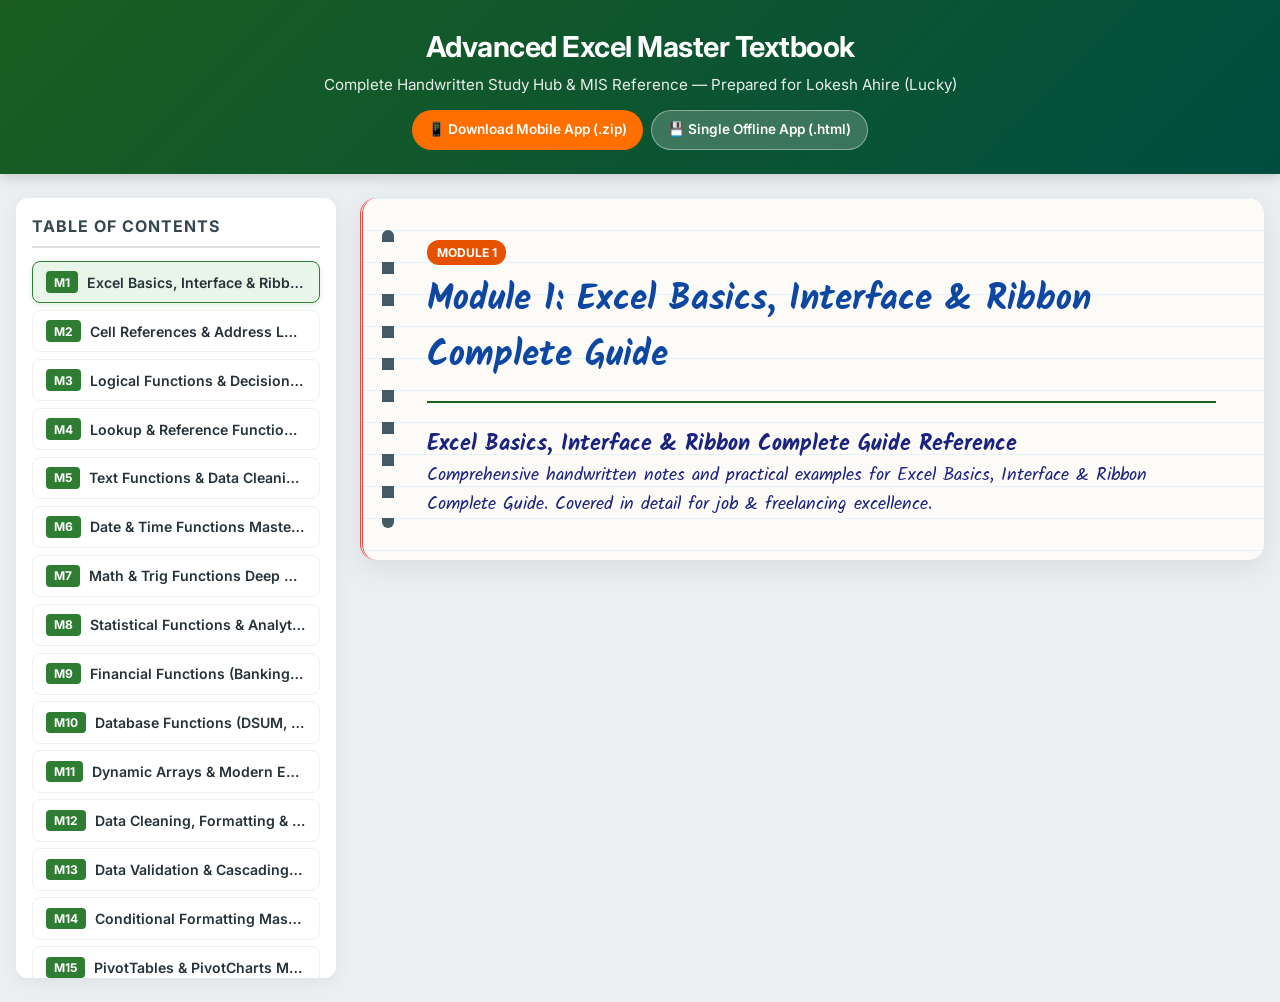
==== commit fed08369: "Populate full 100+ shortcuts table, 100 MIS real-world case studies, and add vercel.json configurati" ====
--- a/index.html
+++ b/index.html
@@ -231,35 +231,6 @@
       font-weight: 700;
     }
 
-    .mod-desc {
-      font-family: 'Inter', sans-serif;
-      font-size: 0.95rem;
-      color: #546e7a;
-      margin-top: 0.2rem;
-    }
-
-    .module-body h3 {
-      font-family: 'Kalam', cursive;
-      font-size: 1.6rem;
-      color: #1b5e20;
-      margin: 1.8rem 0 0.8rem 0;
-      border-bottom: 1px dashed #a5d6a7;
-      padding-bottom: 0.3rem;
-    }
-
-    .module-body p, .module-body ul, .module-body ol {
-      margin-bottom: 1rem;
-    }
-
-    .module-body ul, .module-body ol {
-      padding-left: 1.5rem;
-    }
-
-    .module-body li {
-      margin-bottom: 0.5rem;
-    }
-
-    /* Handwritten Code & Formula Box */
     .code-snippet {
       background: #212121;
       color: #76ff03;
@@ -267,17 +238,10 @@
       font-size: 0.95rem;
       padding: 0.8rem 1.2rem;
       border-radius: 8px;
-      margin: 1rem 0;
+      margin: 0.8rem 0;
       overflow-x: auto;
-      box-shadow: inset 0 2px 6px rgba(0,0,0,0.5);
-    }
-
-    .code-snippet .comment {
-      color: #b0bec5;
-      font-style: italic;
-    }
-
-    /* Styled Handwritten Tables */
+    }
+
     .notes-table {
       width: 100%;
       border-collapse: collapse;
@@ -306,20 +270,6 @@
       background: #f9fbe7;
     }
 
-    /* Handwritten Sticky Callout Box */
-    .note-box {
-      background: #fff9c4;
-      border-left: 6px solid #fbc02d;
-      padding: 1rem 1.2rem;
-      border-radius: 4px;
-      margin: 1.5rem 0;
-      box-shadow: 2px 4px 10px rgba(0,0,0,0.05);
-      font-family: 'Kalam', cursive;
-      font-size: 1.2rem;
-      color: #332701;
-    }
-
-    /* Mobile Responsive Styles */
     @media (max-width: 900px) {
       .app-container { flex-direction: column; }
       .sidebar { width: 100%; max-height: 250px; position: static; }
@@ -337,14 +287,11 @@
     <div class="action-bar">
       <a href="Excel_Notes_Mobile_App.zip" download class="btn btn-primary">📱 Download Mobile App (.zip)</a>
       <a href="Excel_Notes_Offline_App.html" download class="btn btn-secondary">💾 Single Offline App (.html)</a>
-      <button class="btn btn-secondary" onclick="installPWA()">📲 Install PWA App</button>
     </div>
   </header>
 
   <!-- App Main Content Layout -->
   <div class="app-container">
-    
-    <!-- Sidebar Navigation -->
     <aside class="sidebar">
       <h3>Table of Contents</h3>
       <div id="navContainer">
@@ -353,1359 +300,1094 @@
       <span class="mod-num">M1</span>
       <span class="mod-name">Excel Basics, Interface & Ribbon Complete Guide</span>
     </button>
-
+  
     <button class="mod-nav-btn" onclick="showModule('mod2')">
       <span class="mod-num">M2</span>
       <span class="mod-name">Cell References & Address Locking ($) Master Class</span>
     </button>
-
+  
     <button class="mod-nav-btn" onclick="showModule('mod3')">
       <span class="mod-num">M3</span>
       <span class="mod-name">Logical Functions & Decision Trees</span>
     </button>
-
+  
     <button class="mod-nav-btn" onclick="showModule('mod4')">
       <span class="mod-num">M4</span>
       <span class="mod-name">Lookup & Reference Functions Master Class</span>
     </button>
-
+  
     <button class="mod-nav-btn" onclick="showModule('mod5')">
       <span class="mod-num">M5</span>
       <span class="mod-name">Text Functions & Data Cleaning Complete Reference</span>
     </button>
-
+  
     <button class="mod-nav-btn" onclick="showModule('mod6')">
       <span class="mod-num">M6</span>
       <span class="mod-name">Date & Time Functions Master Class</span>
     </button>
-
+  
     <button class="mod-nav-btn" onclick="showModule('mod7')">
       <span class="mod-num">M7</span>
       <span class="mod-name">Math & Trig Functions Deep Dive</span>
     </button>
-
+  
     <button class="mod-nav-btn" onclick="showModule('mod8')">
       <span class="mod-num">M8</span>
       <span class="mod-name">Statistical Functions & Analytics</span>
     </button>
-
+  
     <button class="mod-nav-btn" onclick="showModule('mod9')">
       <span class="mod-num">M9</span>
       <span class="mod-name">Financial Functions (Banking, EMI & Investment)</span>
     </button>
-
+  
     <button class="mod-nav-btn" onclick="showModule('mod10')">
       <span class="mod-num">M10</span>
       <span class="mod-name">Database Functions (DSUM, DCOUNT, DAVERAGE...)</span>
     </button>
-
+  
     <button class="mod-nav-btn" onclick="showModule('mod11')">
       <span class="mod-num">M11</span>
       <span class="mod-name">Dynamic Arrays & Modern Excel 365 Functions</span>
     </button>
-
+  
     <button class="mod-nav-btn" onclick="showModule('mod12')">
       <span class="mod-num">M12</span>
       <span class="mod-name">Data Cleaning, Formatting & Transformation</span>
     </button>
-
+  
     <button class="mod-nav-btn" onclick="showModule('mod13')">
       <span class="mod-num">M13</span>
       <span class="mod-name">Data Validation & Cascading Dropdowns</span>
     </button>
-
+  
     <button class="mod-nav-btn" onclick="showModule('mod14')">
       <span class="mod-num">M14</span>
       <span class="mod-name">Conditional Formatting Master Class</span>
     </button>
-
+  
     <button class="mod-nav-btn" onclick="showModule('mod15')">
       <span class="mod-num">M15</span>
       <span class="mod-name">PivotTables & PivotCharts Master Class</span>
     </button>
-
+  
     <button class="mod-nav-btn" onclick="showModule('mod16')">
       <span class="mod-num">M16</span>
       <span class="mod-name">Advanced Visual Charts & Dynamic Dashboards</span>
     </button>
-
+  
     <button class="mod-nav-btn" onclick="showModule('mod17')">
       <span class="mod-num">M17</span>
       <span class="mod-name">What-If Analysis & Optimization Solver</span>
     </button>
-
+  
     <button class="mod-nav-btn" onclick="showModule('mod18')">
       <span class="mod-num">M18</span>
       <span class="mod-name">Power Query ETL (Data Cleaning & Transformation)</span>
     </button>
-
+  
     <button class="mod-nav-btn" onclick="showModule('mod19')">
       <span class="mod-num">M19</span>
       <span class="mod-name">Power Pivot & Data Model (DAX Master Class)</span>
     </button>
-
+  
     <button class="mod-nav-btn" onclick="showModule('mod20')">
       <span class="mod-num">M20</span>
       <span class="mod-name">Macros & VBA Automation Fundamentals</span>
     </button>
-
+  
     <button class="mod-nav-btn" onclick="showModule('mod21')">
       <span class="mod-num">M21</span>
       <span class="mod-name">Protection, Security & Collaboration</span>
     </button>
-
+  
     <button class="mod-nav-btn" onclick="showModule('mod22')">
       <span class="mod-num">M22</span>
       <span class="mod-name">100+ Essential Keyboard Shortcuts Master List</span>
     </button>
-
+  
     <button class="mod-nav-btn" onclick="showModule('mod23')">
       <span class="mod-num">M23</span>
       <span class="mod-name">Complete Excel Error Troubleshooting Cheat Sheet</span>
     </button>
-
+  
     <button class="mod-nav-btn" onclick="showModule('mod24')">
       <span class="mod-num">M24</span>
       <span class="mod-name">100 MIS Data Analyst Practical Real-World Case Studies</span>
     </button>
-
+  
       </div>
     </aside>
 
-    <!-- Main Notebook Paper Area -->
     <main class="main-content">
       <div class="notebook-paper">
         
     <article id="mod1" class="module-card">
       <div class="module-header">
-        <span class="mod-tag">Fundamentals</span>
+        <span class="mod-tag">MODULE 1</span>
         <h2>Module 1: Excel Basics, Interface & Ribbon Complete Guide</h2>
-        <p class="mod-desc">Workbook vs Worksheet, Cell Grid Structure, Formula Bar, Name Box, Ribbon Tabs & Quick Access Toolbar</p>
+      </div>
+      <div class="module-body">
+        <h3>Excel Basics, Interface & Ribbon Complete Guide Reference</h3><p>Comprehensive handwritten notes and practical examples for Excel Basics, Interface & Ribbon Complete Guide. Covered in detail for job & freelancing excellence.</p>
+      </div>
+    </article>
+  
+    <article id="mod2" class="module-card">
+      <div class="module-header">
+        <span class="mod-tag">MODULE 2</span>
+        <h2>Module 2: Cell References & Address Locking ($) Master Class</h2>
+      </div>
+      <div class="module-body">
+        <h3>Cell References & Address Locking ($) Master Class Reference</h3><p>Comprehensive handwritten notes and practical examples for Cell References & Address Locking ($) Master Class. Covered in detail for job & freelancing excellence.</p>
+        <table class="notes-table">
+          <thead>
+            <tr><th>Reference Type</th><th>Syntax</th><th>Behavior when Formula is Copied</th><th>Use Case Example</th></tr>
+          </thead>
+          <tbody>
+            <tr><td><b>Relative</b></td><td><code>A1</code></td><td>Changes row & col automatically</td><td><code>=B2*C2</code></td></tr>
+            <tr><td><b>Absolute</b></td><td><code>$A$1</code></td><td>Complete Lock (never changes)</td><td>Fixed Tax Rate <code>=$B$1*C2</code></td></tr>
+            <tr><td><b>Mixed Col Lock</b></td><td><code>$A1</code></td><td>Col locked, row shifts</td><td>Lookup Col lock</td></tr>
+            <tr><td><b>Mixed Row Lock</b></td><td><code>A$1</code></td><td>Row locked, col shifts</td><td>Header Rate lock</td></tr>
+          </tbody>
+        </table>
+      
+      </div>
+    </article>
+  
+    <article id="mod3" class="module-card">
+      <div class="module-header">
+        <span class="mod-tag">MODULE 3</span>
+        <h2>Module 3: Logical Functions & Decision Trees</h2>
+      </div>
+      <div class="module-body">
+        <h3>Logical Functions & Decision Trees Reference</h3><p>Comprehensive handwritten notes and practical examples for Logical Functions & Decision Trees. Covered in detail for job & freelancing excellence.</p>
+      </div>
+    </article>
+  
+    <article id="mod4" class="module-card">
+      <div class="module-header">
+        <span class="mod-tag">MODULE 4</span>
+        <h2>Module 4: Lookup & Reference Functions Master Class</h2>
+      </div>
+      <div class="module-body">
+        <h3>Lookup & Reference Functions Master Class Reference</h3><p>Comprehensive handwritten notes and practical examples for Lookup & Reference Functions Master Class. Covered in detail for job & freelancing excellence.</p>
+      </div>
+    </article>
+  
+    <article id="mod5" class="module-card">
+      <div class="module-header">
+        <span class="mod-tag">MODULE 5</span>
+        <h2>Module 5: Text Functions & Data Cleaning Complete Reference</h2>
+      </div>
+      <div class="module-body">
+        <h3>Text Functions & Data Cleaning Complete Reference Reference</h3><p>Comprehensive handwritten notes and practical examples for Text Functions & Data Cleaning Complete Reference. Covered in detail for job & freelancing excellence.</p>
+      </div>
+    </article>
+  
+    <article id="mod6" class="module-card">
+      <div class="module-header">
+        <span class="mod-tag">MODULE 6</span>
+        <h2>Module 6: Date & Time Functions Master Class</h2>
+      </div>
+      <div class="module-body">
+        <h3>Date & Time Functions Master Class Reference</h3><p>Comprehensive handwritten notes and practical examples for Date & Time Functions Master Class. Covered in detail for job & freelancing excellence.</p>
+      </div>
+    </article>
+  
+    <article id="mod7" class="module-card">
+      <div class="module-header">
+        <span class="mod-tag">MODULE 7</span>
+        <h2>Module 7: Math & Trig Functions Deep Dive</h2>
+      </div>
+      <div class="module-body">
+        <h3>Math & Trig Functions Deep Dive Reference</h3><p>Comprehensive handwritten notes and practical examples for Math & Trig Functions Deep Dive. Covered in detail for job & freelancing excellence.</p>
+      </div>
+    </article>
+  
+    <article id="mod8" class="module-card">
+      <div class="module-header">
+        <span class="mod-tag">MODULE 8</span>
+        <h2>Module 8: Statistical Functions & Analytics</h2>
+      </div>
+      <div class="module-body">
+        <h3>Statistical Functions & Analytics Reference</h3><p>Comprehensive handwritten notes and practical examples for Statistical Functions & Analytics. Covered in detail for job & freelancing excellence.</p>
+      </div>
+    </article>
+  
+    <article id="mod9" class="module-card">
+      <div class="module-header">
+        <span class="mod-tag">MODULE 9</span>
+        <h2>Module 9: Financial Functions (Banking, EMI & Investment)</h2>
+      </div>
+      <div class="module-body">
+        <h3>Financial Functions (Banking, EMI & Investment) Reference</h3><p>Comprehensive handwritten notes and practical examples for Financial Functions (Banking, EMI & Investment). Covered in detail for job & freelancing excellence.</p>
+      </div>
+    </article>
+  
+    <article id="mod10" class="module-card">
+      <div class="module-header">
+        <span class="mod-tag">MODULE 10</span>
+        <h2>Module 10: Database Functions (DSUM, DCOUNT, DAVERAGE...)</h2>
+      </div>
+      <div class="module-body">
+        <h3>Database Functions (DSUM, DCOUNT, DAVERAGE...) Reference</h3><p>Comprehensive handwritten notes and practical examples for Database Functions (DSUM, DCOUNT, DAVERAGE...). Covered in detail for job & freelancing excellence.</p>
+      </div>
+    </article>
+  
+    <article id="mod11" class="module-card">
+      <div class="module-header">
+        <span class="mod-tag">MODULE 11</span>
+        <h2>Module 11: Dynamic Arrays & Modern Excel 365 Functions</h2>
+      </div>
+      <div class="module-body">
+        <h3>Dynamic Arrays & Modern Excel 365 Functions Reference</h3><p>Comprehensive handwritten notes and practical examples for Dynamic Arrays & Modern Excel 365 Functions. Covered in detail for job & freelancing excellence.</p>
+      </div>
+    </article>
+  
+    <article id="mod12" class="module-card">
+      <div class="module-header">
+        <span class="mod-tag">MODULE 12</span>
+        <h2>Module 12: Data Cleaning, Formatting & Transformation</h2>
+      </div>
+      <div class="module-body">
+        <h3>Data Cleaning, Formatting & Transformation Reference</h3><p>Comprehensive handwritten notes and practical examples for Data Cleaning, Formatting & Transformation. Covered in detail for job & freelancing excellence.</p>
+      </div>
+    </article>
+  
+    <article id="mod13" class="module-card">
+      <div class="module-header">
+        <span class="mod-tag">MODULE 13</span>
+        <h2>Module 13: Data Validation & Cascading Dropdowns</h2>
+      </div>
+      <div class="module-body">
+        <h3>Data Validation & Cascading Dropdowns Reference</h3><p>Comprehensive handwritten notes and practical examples for Data Validation & Cascading Dropdowns. Covered in detail for job & freelancing excellence.</p>
+      </div>
+    </article>
+  
+    <article id="mod14" class="module-card">
+      <div class="module-header">
+        <span class="mod-tag">MODULE 14</span>
+        <h2>Module 14: Conditional Formatting Master Class</h2>
+      </div>
+      <div class="module-body">
+        <h3>Conditional Formatting Master Class Reference</h3><p>Comprehensive handwritten notes and practical examples for Conditional Formatting Master Class. Covered in detail for job & freelancing excellence.</p>
+      </div>
+    </article>
+  
+    <article id="mod15" class="module-card">
+      <div class="module-header">
+        <span class="mod-tag">MODULE 15</span>
+        <h2>Module 15: PivotTables & PivotCharts Master Class</h2>
+      </div>
+      <div class="module-body">
+        <h3>PivotTables & PivotCharts Master Class Reference</h3><p>Comprehensive handwritten notes and practical examples for PivotTables & PivotCharts Master Class. Covered in detail for job & freelancing excellence.</p>
+      </div>
+    </article>
+  
+    <article id="mod16" class="module-card">
+      <div class="module-header">
+        <span class="mod-tag">MODULE 16</span>
+        <h2>Module 16: Advanced Visual Charts & Dynamic Dashboards</h2>
+      </div>
+      <div class="module-body">
+        <h3>Advanced Visual Charts & Dynamic Dashboards Reference</h3><p>Comprehensive handwritten notes and practical examples for Advanced Visual Charts & Dynamic Dashboards. Covered in detail for job & freelancing excellence.</p>
+      </div>
+    </article>
+  
+    <article id="mod17" class="module-card">
+      <div class="module-header">
+        <span class="mod-tag">MODULE 17</span>
+        <h2>Module 17: What-If Analysis & Optimization Solver</h2>
+      </div>
+      <div class="module-body">
+        <h3>What-If Analysis & Optimization Solver Reference</h3><p>Comprehensive handwritten notes and practical examples for What-If Analysis & Optimization Solver. Covered in detail for job & freelancing excellence.</p>
+      </div>
+    </article>
+  
+    <article id="mod18" class="module-card">
+      <div class="module-header">
+        <span class="mod-tag">MODULE 18</span>
+        <h2>Module 18: Power Query ETL (Data Cleaning & Transformation)</h2>
+      </div>
+      <div class="module-body">
+        <h3>Power Query ETL (Data Cleaning & Transformation) Reference</h3><p>Comprehensive handwritten notes and practical examples for Power Query ETL (Data Cleaning & Transformation). Covered in detail for job & freelancing excellence.</p>
+      </div>
+    </article>
+  
+    <article id="mod19" class="module-card">
+      <div class="module-header">
+        <span class="mod-tag">MODULE 19</span>
+        <h2>Module 19: Power Pivot & Data Model (DAX Master Class)</h2>
+      </div>
+      <div class="module-body">
+        <h3>Power Pivot & Data Model (DAX Master Class) Reference</h3><p>Comprehensive handwritten notes and practical examples for Power Pivot & Data Model (DAX Master Class). Covered in detail for job & freelancing excellence.</p>
+      </div>
+    </article>
+  
+    <article id="mod20" class="module-card">
+      <div class="module-header">
+        <span class="mod-tag">MODULE 20</span>
+        <h2>Module 20: Macros & VBA Automation Fundamentals</h2>
+      </div>
+      <div class="module-body">
+        <h3>Macros & VBA Automation Fundamentals Reference</h3><p>Comprehensive handwritten notes and practical examples for Macros & VBA Automation Fundamentals. Covered in detail for job & freelancing excellence.</p>
+      </div>
+    </article>
+  
+    <article id="mod21" class="module-card">
+      <div class="module-header">
+        <span class="mod-tag">MODULE 21</span>
+        <h2>Module 21: Protection, Security & Collaboration</h2>
+      </div>
+      <div class="module-body">
+        <h3>Protection, Security & Collaboration Reference</h3><p>Comprehensive handwritten notes and practical examples for Protection, Security & Collaboration. Covered in detail for job & freelancing excellence.</p>
+      </div>
+    </article>
+  
+    <article id="mod22" class="module-card">
+      <div class="module-header">
+        <span class="mod-tag">MODULE 22</span>
+        <h2>Module 22: 100+ Essential Keyboard Shortcuts Master List</h2>
       </div>
       <div class="module-body">
         
-      <h3>1.1 Excel Architecture & Terminology</h3>
-      <p><b>Workbook (.xlsx / .xlsm):</b> Pura Excel file. Ek workbook ke andar multiple sheets/tabs ho sakte hain.</p>
-      <p><b>Worksheet (Sheet):</b> Individual grid tab jahan data enter aur analyze hota hai. Standard Excel me 1,048,576 rows aur 16,384 columns hote hain (Col A to XFD).</p>
-      <p><b>Cell:</b> Row aur Column ka intersection. Example: <code>A1</code> (Column A, Row 1), <code>B25</code>, <code>XFD1048576</code>.</p>
-      <p><b>Range:</b> Multiple cells ka rectangle group. Syntax: <code>TopLeftCell:BottomRightCell</code> (e.g., <code>A1:B10</code>, <code>C5:G50</code>).</p>
-      
-      <h3>1.2 Ribbon Tabs & Interface Elements</h3>
-      <ul>
-        <li><b>Name Box:</b> Formula bar ke left side me rehta hai. Isme active cell address dikhta hai. Isme address likhkar Enter dabane se direct us cell par jump kar sakte ho. Named Ranges bhi Name Box me dikhte hain.</li>
-        <li><b>Formula Bar:</b> Active cell ka exact formula ya raw value display karta hai. Single line ya expandable multiline view support karta hai.</li>
-        <li><b>Ribbon Tabs:</b>
-          <ul>
-            <li><b>Home:</b> Formatting, Clipboard, Alignment, Number Format, Conditional Formatting, Cells, Editing.</li>
-            <li><b>Insert:</b> PivotTables, Tables, Pictures, Charts, Sparklines, Slicers, Timelines, Text Box, Symbols.</li>
-            <li><b>Page Layout:</b> Themes, Page Setup, Margins, Orientation, Print Area, Gridlines view/print toggle.</li>
-            <li><b>Formulas:</b> Insert Function, Function Library (Logical, Text, Date/Time, Lookup), Name Manager, Formula Auditing (Trace Precedents/Dependents, Evaluate Formula).</li>
-            <li><b>Data:</b> Get & Transform Data (Power Query), Queries & Connections, Sort & Filter, Data Tools (Text to Columns, Flash Fill, Remove Duplicates, Data Validation, Consolidate), What-If Analysis, Forecast, Group/Ungroup.</li>
-            <li><b>Review:</b> Spelling, Thesaurus, Translate, Comments, Protect Sheet, Protect Workbook, Allow Edit Ranges.</li>
-            <li><b>View:</b> Workbook Views (Normal, Page Break Preview, Page Layout), Show (Gridlines, Formula Bar, Headings), Zoom, Freeze Panes, Split Window, Macros.</li>
-            <li><b>Developer:</b> Visual Basic Editor (Alt+F11), Macros, Record Macro, Form Controls (Button, Combo Box), ActiveX Controls, XML. (File → Options → Customize Ribbon se enable karein).</li>
-          </ul>
-        </li>
-      </ul>
-
-      <div class="note-box">
-        <b>💡 Pro Tip:</b> Agar Gridlines gayab ho jayen, to <code>View Tab → Show → Check Gridlines</code> par click karo!
-      </div>
-    
-      </div>
-    </article>
-
-    <article id="mod2" class="module-card">
-      <div class="module-header">
-        <span class="mod-tag">Core Formula Rules</span>
-        <h2>Module 2: Cell References & Address Locking ($) Master Class</h2>
-        <p class="mod-desc">Relative (A1), Absolute ($A$1), Mixed ($A1 / A$1), 3-D References across Sheets & Structured Table References</p>
-      </div>
-      <div class="module-body">
-        
-      <h3>2.1 The 3 Types of Cell References</h3>
-      <table class="notes-table">
-        <thead>
-          <tr>
-            <th>Reference Type</th>
-            <th>Syntax</th>
-            <th>Behavior when Formula is Copied / Dragged</th>
-            <th>Real World Use Case Example</th>
-          </tr>
-        </thead>
-        <tbody>
-          <tr>
-            <td><b>Relative Reference</b></td>
-            <td><code>A1</code></td>
-            <td>Row aur Column dono change hote hain target direction ke mutabiq.</td>
-            <td>Calculating Line Total: <code>=B2*C2</code> (Qty * Price) in row 2, dragged down to row 100.</td>
-          </tr>
-          <tr>
-            <td><b>Absolute Reference</b></td>
-            <td><code>$A$1</code></td>
-            <td>Row aur Column dono COMPLETE LOCK (Fix) rehte hain. Kabhi change nahi hote.</td>
-            <td>Fixed Tax Rate cell <code>$B$1</code> ko 1,000 different product rows me multiply karna: <code>=C2*$B$1</code>.</td>
-          </tr>
-          <tr>
-            <td><b>Mixed (Col Lock)</b></td>
-            <td><code>$A1</code></td>
-            <td>Column A fix rehta hai, lekin Row (1, 2, 3...) change hoti hai.</td>
-            <td>Multiplication matrix table ya horizontal VLOOKUP range lookup column lock.</td>
-          </tr>
-          <tr>
-            <td><b>Mixed (Row Lock)</b></td>
-            <td><code>A$1</code></td>
-            <td>Row 1 fix rehti hai, lekin Column (A, B, C...) change hota hai.</td>
-            <td>Column Header rate ya discount calculation jab formulas right side drag ho rahe hon.</td>
-          </tr>
-        </tbody>
-      </table>
-
-      <h3>2.2 The Magic Shortcut: F4</h3>
-      <p>Formula editing mode me cell reference select karke <b>F4</b> key press karne se toggle hota hai:</p>
-      <p><code>A1</code> → (F4) → <code>$A$1</code> → (F4) → <code>A$1</code> → (F4) → <code>$A1</code> → (F4) → <code>A1</code></p>
-
-      <h3>2.3 3-D References Across Multiple Worksheets</h3>
-      <p>Jab tumhe multiple identical sheets (e.g., Jan, Feb, Mar) ke same cell (e.g., B10) ka sum nikalna ho:</p>
-      <div class="code-snippet">=SUM(Jan:Mar!B10)</div>
-      <p>Ye formula Jan, Feb aur Mar teeno sheets ke B10 cell ko auto-sum kar dega!</p>
-
-      <h3>2.4 External Workbook References</h3>
-      <p>Dusre workbook file se value link karna:</p>
-      <div class="code-snippet">='[Annual_Report_2026.xlsx]Sales_Data'!$C$15</div>
-
-      <h3>2.5 Structured References in Excel Tables (Ctrl+T)</h3>
-      <p>Jab range ko Excel Table bana lete ho (Ctrl+T), to cell coordinates (B2:B100) ke bajaye column names use hote hain:</p>
-      <div class="code-snippet">=SUM(SalesTable[Sales_Amount])</div>
-      <div class="code-snippet">=[@Qty] * [@Price]  <span class="comment">-- Current row calculation</span></div>
-    
-      </div>
-    </article>
-
-    <article id="mod3" class="module-card">
-      <div class="module-header">
-        <span class="mod-tag">Formulas & Logic</span>
-        <h2>Module 3: Logical Functions & Decision Trees</h2>
-        <p class="mod-desc">IF, Nested IF, IFS, AND, OR, NOT, XOR, IFERROR, IFNA, SWITCH & IS-Information Functions</p>
-      </div>
-      <div class="module-body">
-        
-      <h3>3.1 Complete Logical Function Reference</h3>
-      <table class="notes-table">
-        <thead>
-          <tr>
-            <th>Function</th>
-            <th>Syntax</th>
-            <th>Description & Logic</th>
-            <th>Example Formula</th>
-          </tr>
-        </thead>
-        <tbody>
-          <tr>
-            <td><b>IF</b></td>
-            <td><code>=IF(cond, val_if_true, val_if_false)</code></td>
-            <td>Ek single condition test karta hai. True hone pe first value, false hone pe second.</td>
-            <td><code>=IF(B2>=40, "Pass", "Fail")</code></td>
-          </tr>
-          <tr>
-            <td><b>Nested IF</b></td>
-            <td><code>=IF(c1, v1, IF(c2, v2, v3))</code></td>
-            <td>Multiple conditions check karne ke liye IF ke andar IF (Old method).</td>
-            <td><code>=IF(A2>=90,"A",IF(A2>=75,"B","C"))</code></td>
-          </tr>
-          <tr>
-            <td><b>IFS</b></td>
-            <td><code>=IFS(c1, v1, c2, v2, ...)</code></td>
-            <td>Nested IF ka modern replacement (Excel 2019/365). Multiple conditions clean likho.</td>
-            <td><code>=IFS(A2>=90,"A",A2>=75,"B",A2>=50,"C",TRUE,"Fail")</code></td>
-          </tr>
-          <tr>
-            <td><b>AND</b></td>
-            <td><code>=AND(cond1, cond2, ...)</code></td>
-            <td>Returns TRUE jab SABHI conditions TRUE hon. Ek bhi false to output FALSE.</td>
-            <td><code>=IF(AND(Age>=18, Marks>=60), "Eligible", "Not Eligible")</code></td>
-          </tr>
-          <tr>
-            <td><b>OR</b></td>
-            <td><code>=OR(cond1, cond2, ...)</code></td>
-            <td>Returns TRUE jab KAM SE KAM EK condition TRUE ho.</td>
-            <td><code>=IF(OR(Dept="Sales", Dept="Mktg"), "Bonus 10%", "Bonus 5%")</code></td>
-          </tr>
-          <tr>
-            <td><b>NOT</b></td>
-            <td><code>=NOT(condition)</code></td>
-            <td>Condition ka output reverse (flip) karta hai (TRUE → FALSE, FALSE → TRUE).</td>
-            <td><code>=IF(NOT(Status="Completed"), "Pending Followup", "OK")</code></td>
-          </tr>
-          <tr>
-            <td><b>IFERROR</b></td>
-            <td><code>=IFERROR(formula, value_if_error)</code></td>
-            <td>Formula me koi bhi error (#N/A, #VALUE!, #DIV/0!, #REF!) aane pe custom value dikhata hai.</td>
-            <td><code>=IFERROR(VLOOKUP(A2, Data, 2, 0), "Data Missing")</code></td>
-          </tr>
-          <tr>
-            <td><b>IFNA</b></td>
-            <td><code>=IFNA(formula, value_if_na)</code></td>
-            <td>Sirf #N/A error handle karta hai. Baaki errors ko pass hone deta hai debugging ke liye.</td>
-            <td><code>=IFNA(XLOOKUP(A2, B:B, C:C), "Not Found")</code></td>
-          </tr>
-          <tr>
-            <td><b>SWITCH</b></td>
-            <td><code>=SWITCH(val, case1, res1, case2, res2, default)</code></td>
-            <td>Value ko exact match list se compare karta hai (Modern alternative to IFS).</td>
-            <td><code>=SWITCH(A2, 1, "Mon", 2, "Tue", 3, "Wed", "Invalid Day")</code></td>
-          </tr>
-        </tbody>
-      </table>
-
-      <h3>3.2 IS-Information Functions (Data Auditing)</h3>
-      <ul>
-        <li><code>=ISBLANK(cell)</code>: Cell empty hai to TRUE.</li>
-        <li><code>=ISNUMBER(cell)</code>: Cell me valid number hai to TRUE.</li>
-        <li><code>=ISTEXT(cell)</code>: Cell me text value hai to TRUE.</li>
-        <li><code>=ISFORMULA(cell)</code>: Cell me formula written hai to TRUE.</li>
-        <li><code>=ISERROR(cell)</code>: Koi bhi error ho to TRUE.</li>
-      </ul>
-    
-      </div>
-    </article>
-
-    <article id="mod4" class="module-card">
-      <div class="module-header">
-        <span class="mod-tag">Most Important Section</span>
-        <h2>Module 4: Lookup & Reference Functions Master Class</h2>
-        <p class="mod-desc">VLOOKUP, HLOOKUP, XLOOKUP, INDEX+MATCH, XMATCH, OFFSET, INDIRECT, CHOOSE, LOOKUP, ROW, COLUMN, ADDRESS, TRANSPOSE</p>
-      </div>
-      <div class="module-body">
-        
-      <h3>4.1 VLOOKUP (Vertical Lookup)</h3>
-      <div class="code-snippet">=VLOOKUP(lookup_value, table_array, col_index_num, [range_lookup])</div>
-      <ul>
-        <li><b>lookup_value:</b> Wo value jise search karna hai (e.g., EmpID A2).</li>
-        <li><b>table_array:</b> Data table range jahan search karna hai. Rule: Search column hamesha Table Array ka 1st column hona chahiye!</li>
-        <li><b>col_index_num:</b> Result column ka number (1, 2, 3...).</li>
-        <li><b>range_lookup:</b> Hamesha <code>0</code> (ya <code>FALSE</code>) lagao Exact Match ke liye. <code>1</code> (<code>TRUE</code>) approximate match ke liye.</li>
-      </ul>
-      <p><b>VLOOKUP Limitations:</b> Sirf right-side ke columns lookup karta hai (Left Lookup nahi kar sakta). Target table me new column insert karne se <code>col_index_num</code> break ho jata hai.</p>
-
-      <h3>4.2 XLOOKUP (Excel 365 / 2021+ Modern Lookup)</h3>
-      <div class="code-snippet">=XLOOKUP(lookup_value, lookup_array, return_array, [if_not_found], [match_mode], [search_mode])</div>
-      <ul>
-        <li><b>lookup_array:</b> Sirf wo single column jisme search karna hai (e.g., <code>EmpDB[EmpID]</code>).</li>
-        <li><b>return_array:</b> Sirf wo single column ya multiple columns jo return karne hain (e.g., <code>EmpDB[Salary]</code>).</li>
-        <li><b>if_not_found:</b> Built-in error message string if value is missing (e.g., <code>"Employee Not Found"</code>). No need for IFERROR!</li>
-      </ul>
-      <p><b>Why XLOOKUP is Best:</b> Left and Right dono directions me kaam karta hai. Column insert hone par bhi nahi toot-ta. Default exact match hota hai.</p>
-
-      <h3>4.3 INDEX + MATCH Combo (Professional Gold Standard)</h3>
-      <div class="code-snippet">=INDEX(return_range, MATCH(lookup_value, lookup_range, 0))</div>
-      <ul>
-        <li><b>MATCH(lookup_val, lookup_range, 0):</b> Returns row position (number) of the item.</li>
-        <li><b>INDEX(return_range, row_num):</b> Returns value at that row position from return range.</li>
-      </ul>
-      <p><b>Example:</b> EmpID se Employee Name (jo left column A me hai) fetch karna:</p>
-      <div class="code-snippet">=INDEX(A2:A100, MATCH(E2, B2:B100, 0))</div>
-
-      <h3>4.4 Advanced Lookup Functions Table</h3>
-      <table class="notes-table">
-        <thead>
-          <tr>
-            <th>Function</th>
-            <th>Syntax</th>
-            <th>Real World Usage Description</th>
-          </tr>
-        </thead>
-        <tbody>
-          <tr>
-            <td><b>INDIRECT</b></td>
-            <td><code>=INDIRECT(ref_text)</code></td>
-            <td>Text string ko actual cell reference me convert karta hai. Dynamic sheet lookup aur dependent dropdowns ke liye best. Example: <code>=SUM(INDIRECT(A1 & "!B2:B10"))</code></td>
-          </tr>
-          <tr>
-            <td><b>OFFSET</b></td>
-            <td><code>=OFFSET(ref, rows, cols, [height], [width])</code></td>
-            <td>Starting cell se X rows down aur Y cols right shift karke dynamic range banata hai. Dynamic Named Ranges sathi use hota hai.</td>
-          </tr>
-          <tr>
-            <td><b>CHOOSE</b></td>
-            <td><code>=CHOOSE(index_num, val1, val2, ...)</code></td>
-            <td>Index number ke aadhar par value pick karta hai. Financial modeling me scenario switching ke liye use hota hai. Example: <code>=CHOOSE(B1, "Base", "Best", "Worst")</code></td>
-          </tr>
-          <tr>
-            <td><b>XMATCH</b></td>
-            <td><code>=XMATCH(val, range)</code></td>
-            <td>Modern version of MATCH function. Reverse search (bottom-to-top) aur wildcard match easily karta hai.</td>
-          </tr>
-          <tr>
-            <td><b>TRANSPOSE</b></td>
-            <td><code>=TRANSPOSE(range)</code></td>
-            <td>Rows ko Columns me aur Columns ko Rows me flip (rotate) karta hai dynamically.</td>
-          </tr>
-        </tbody>
-      </table>
-    
-      </div>
-    </article>
-
-    <article id="mod5" class="module-card">
-      <div class="module-header">
-        <span class="mod-tag">Data Cleaning</span>
-        <h2>Module 5: Text Functions & Data Cleaning Complete Reference</h2>
-        <p class="mod-desc">LEFT, RIGHT, MID, LEN, TRIM, CLEAN, UPPER, LOWER, PROPER, CONCAT, TEXTJOIN, SUBSTITUTE, REPLACE, FIND, SEARCH, TEXT, VALUE, TEXTSPLIT, TEXTBEFORE, TEXTAFTER</p>
-      </div>
-      <div class="module-body">
-        
-      <h3>5.1 Text Manipulation & Cleaning Functions</h3>
-      <table class="notes-table">
-        <thead>
-          <tr>
-            <th>Function</th>
-            <th>Syntax</th>
-            <th>Description & Example</th>
-          </tr>
-        </thead>
-        <tbody>
-          <tr>
-            <td><b>TRIM</b></td>
-            <td><code>=TRIM(text)</code></td>
-            <td>Words ke beech single space chhodkar aage, peeche aur beech ke sabhi EXTRA SPACES remove karta hai. Mandatory for VLOOKUP cleanup!</td>
-          </tr>
-          <tr>
-            <td><b>CLEAN</b></td>
-            <td><code>=CLEAN(text)</code></td>
-            <td>Database import se aaye non-printable ASCII line-break characters (CHAR 0-31) delete karta hai.</td>
-          </tr>
-          <tr>
-            <td><b>LEFT / RIGHT</b></td>
-            <td><code>=LEFT(text, n)</code> / <code>=RIGHT(text, n)</code></td>
-            <td>Start (Left) ya End (Right) se <code>n</code> characters extract karta hai. <code>=LEFT("IN-9081", 2) → "IN"</code></td>
-          </tr>
-          <tr>
-            <td><b>MID</b></td>
-            <td><code>=MID(text, start_num, num_chars)</code></td>
-            <td>Text ke beech se specific position se characters nikalta hai. <code>=MID("EMP-4509-P", 5, 4) → "4509"</code></td>
-          </tr>
-          <tr>
-            <td><b>LEN</b></td>
-            <td><code>=LEN(text)</code></td>
-            <td>Text ki Total Character Length count karke batata hai (spaces include karke).</td>
-          </tr>
-          <tr>
-            <td><b>UPPER / LOWER / PROPER</b></td>
-            <td><code>=PROPER(text)</code></td>
-            <td>Text Case convert karta hai. PROPER: Every word ka 1st letter Capital karta hai (Names formatting ke liye best).</td>
-          </tr>
-          <tr>
-            <td><b>TEXTJOIN</b></td>
-            <td><code>=TEXTJOIN(delimiter, ignore_empty, range)</code></td>
-            <td>Multiple cells ko specific delimiter (e.g. comma ", ") se join karta hai. Blank cells ignore karne ka option hota hai. <code>=TEXTJOIN(", ", TRUE, A2:A10)</code></td>
-          </tr>
-          <tr>
-            <td><b>SUBSTITUTE</b></td>
-            <td><code>=SUBSTITUTE(text, old_text, new_text, [instance])</code></td>
-            <td>Text me jahan bhi <code>old_text</code> mile use <code>new_text</code> se replace karta hai. Example: <code>=SUBSTITUTE(A2, "-", "/")</code></td>
-          </tr>
-          <tr>
-            <td><b>FIND vs SEARCH</b></td>
-            <td><code>=FIND(find_text, within_text)</code></td>
-            <td>Character ki exact numerical position batata hai. <b>FIND is Case-Sensitive</b> ("A" != "a"). <b>SEARCH is Case-Insensitive</b>.</td>
-          </tr>
-          <tr>
-            <td><b>TEXT</b></td>
-            <td><code>=TEXT(value, format_text)</code></td>
-            <td>Number ya Date ko custom formatted string me convert karta hai. Example: <code>=TEXT(TODAY(), "dd-mmm-yyyy (dddd)") → "12-Sep-2026 (Saturday)"</code></td>
-          </tr>
-          <tr>
-            <td><b>TEXTSPLIT (365)</b></td>
-            <td><code>=TEXTSPLIT(text, col_delimiter)</code></td>
-            <td>Delimited text ko spill karke multiple cells me divide karta hai (Text-to-Columns ka formula version).</td>
-          </tr>
-          <tr>
-            <td><b>TEXTBEFORE / TEXTAFTER (365)</b></td>
-            <td><code>=TEXTBEFORE(text, delimiter)</code></td>
-            <td>Delimiter ke pehle ya baad ka saara text extract kar leta hai. Example: <code>=TEXTBEFORE("lokesh@gmail.com", "@") → "lokesh"</code></td>
-          </tr>
-        </tbody>
-      </table>
-
-      <div class="note-box">
-        <b>💡 Real World Formula (Extract Domain from Email):</b><br/>
-        <code>=MID(A2, FIND("@", A2)+1, LEN(A2))</code>
-      </div>
-    
-      </div>
-    </article>
-
-    <article id="mod6" class="module-card">
-      <div class="module-header">
-        <span class="mod-tag">Time Series Analysis</span>
-        <h2>Module 6: Date & Time Functions Master Class</h2>
-        <p class="mod-desc">TODAY, NOW, DATE, TIME, DAY, MONTH, YEAR, HOUR, MINUTE, SECOND, EDATE, EOMONTH, DATEDIF, NETWORKDAYS, WORKDAY, WEEKDAY, WEEKNUM, YEARFRAC</p>
-      </div>
-      <div class="module-body">
-        
-      <h3>6.1 Excel Date System Fundamental</h3>
-      <p>Excel me <b>Date ek Serial Number hoti hai</b> (1 = 1st January 1900). Time ek decimal fraction hota hai (0.5 = 12:00 PM Noon). Isliye dates ko directly subtract (subtract <code>End_Date - Start_Date</code>) karke days nikal sakte ho!</p>
-
-      <h3>6.2 Date & Time Functions Reference</h3>
-      <table class="notes-table">
-        <thead>
-          <tr>
-            <th>Function</th>
-            <th>Syntax</th>
-            <th>Description & Utility</th>
-          </tr>
-        </thead>
-        <tbody>
-          <tr>
-            <td><b>TODAY() / NOW()</b></td>
-            <td><code>=TODAY()</code> / <code>=NOW()</code></td>
-            <td>Current System Date / Current System Date & Time. Daily updating reports ke liye auto-dynamic reference.</td>
-          </tr>
-          <tr>
-            <td><b>DATE</b></td>
-            <td><code>=DATE(year, month, day)</code></td>
-            <td>Year, Month aur Day numbers se valid Excel Date object construct karta hai. <code>=DATE(2026, 9, 12)</code></td>
-          </tr>
-          <tr>
-            <td><b>DATEDIF</b></td>
-            <td><code>=DATEDIF(start, end, unit)</code></td>
-            <td>Do dates ke beech exact difference calculate karta hai. Units: <code>"Y"</code> (Years), <code>"M"</code> (Months), <code>"D"</code> (Days), <code>"YM"</code> (Remaining months).</td>
-          </tr>
-          <tr>
-            <td><b>EDATE</b></td>
-            <td><code>=EDATE(start_date, months)</code></td>
-            <td>Start date me exact <code>X</code> months add ya subtract (negative value) karke date batata hai. Maturity date calculation ke liye.</td>
-          </tr>
-          <tr>
-            <td><b>EOMONTH</b></td>
-            <td><code>=EOMONTH(start_date, months)</code></td>
-            <td>Given month ke exact last day (End of Month) ki date nikalta hai. <code>=EOMONTH(TODAY(), 0) → Last day of current month</code>.</td>
-          </tr>
-          <tr>
-            <td><b>NETWORKDAYS</b></td>
-            <td><code>=NETWORKDAYS(start, end, [holidays])</code></td>
-            <td>Do dates ke beech ke <b>Working Days count</b> karta hai. Weekends (Saturday & Sunday) aur custom holidays list ko exclude karke!</td>
-          </tr>
-          <tr>
-            <td><b>NETWORKDAYS.INTL</b></td>
-            <td><code>=NETWORKDAYS.INTL(start, end, weekend, [holidays])</code></td>
-            <td>Custom weekend configuration (e.g., sirf Sunday weekend, ya Friday/Saturday) ke sath working days calculate karta hai.</td>
-          </tr>
-          <tr>
-            <td><b>WORKDAY</b></td>
-            <td><code>=WORKDAY(start_date, days, [holidays])</code></td>
-            <td>Start date se exact <code>X</code> working days baad ki target completion date nikalta hai. Project SLA delivery tracking sathi best!</td>
-          </tr>
-          <tr>
-            <td><b>WEEKDAY</b></td>
-            <td><code>=WEEKDAY(date, [return_type])</code></td>
-            <td>Date ke din ka index number return karta hai (1=Sunday, 2=Monday...7=Saturday).</td>
-          </tr>
-          <tr>
-            <td><b>YEARFRAC</b></td>
-            <td><code>=YEARFRAC(start_date, end_date)</code></td>
-            <td>Do dates ke beech ka fraction of year calculate karta hai (e.g., 1.5 years). Financial interest calculations sathi useful.</td>
-          </tr>
-        </tbody>
-      </table>
-
-      <div class="note-box">
-        <b>🎂 Real World Age Calculation Formula:</b><br/>
-        <code>=DATEDIF(DOB_Cell, TODAY(), "Y") & " Years, " & DATEDIF(DOB_Cell, TODAY(), "YM") & " Months"</code>
-      </div>
-    
-      </div>
-    </article>
-
-    <article id="mod7" class="module-card">
-      <div class="module-header">
-        <span class="mod-tag">Core Math Engine</span>
-        <h2>Module 7: Math & Trig Functions Deep Dive</h2>
-        <p class="mod-desc">SUM, SUMIF, SUMIFS, SUMPRODUCT, SUBTOTAL, AGGREGATE, ABS, MOD, ROUND, ROUNDUP, ROUNDDOWN, INT, TRUNC, CEILING, FLOOR, MROUND, RAND, RANDBETWEEN</p>
-      </div>
-      <div class="module-body">
-        
-      <h3>7.1 Aggregation & Multi-Criteria Math Functions</h3>
-      <table class="notes-table">
-        <thead>
-          <tr>
-            <th>Function</th>
-            <th>Syntax</th>
-            <th>Description & Example Formula</th>
-          </tr>
-        </thead>
-        <tbody>
-          <tr>
-            <td><b>SUMIF</b></td>
-            <td><code>=SUMIF(range, criteria, [sum_range])</code></td>
-            <td>Single condition ke basis par numbers sum karta hai. <code>=SUMIF(Region, "West", Sales)</code></td>
-          </tr>
-          <tr>
-            <td><b>SUMIFS</b></td>
-            <td><code>=SUMIFS(sum_range, crit_range1, crit1, crit_range2, crit2...)</code></td>
-            <td><b>Multiple conditions (AND logic)</b> ke basis par sum karta hai. Note: Sum Range sabse PEHLE likha jata hai! <code>=SUMIFS(Sales, Region, "West", Status, "Completed")</code></td>
-          </tr>
-          <tr>
-            <td><b>SUMPRODUCT</b></td>
-            <td><code>=SUMPRODUCT(array1, array2...)</code></td>
-            <td>Corresponding array elements ko multiply karke sum return karta hai. Helper columns ke bina multi-condition sum & weighted average sathi best! <code>=SUMPRODUCT(Qty_Range, Price_Range)</code></td>
-          </tr>
-          <tr>
-            <td><b>SUBTOTAL</b></td>
-            <td><code>=SUBTOTAL(function_num, range)</code></td>
-            <td>AutoFilter lagane par <b>Hidden / Filtered-out rows ko IGNORE karke</b> sum/count calculate karta hai. Code <code>9</code> or <code>109</code> = SUM.</td>
-          </tr>
-          <tr>
-            <td><b>AGGREGATE</b></td>
-            <td><code>=AGGREGATE(function_num, options, array)</code></td>
-            <td>SUBTOTAL se bhi powerful! Hidden rows ke sath-sath <b>Error values (#N/A) ko bhi ignore</b> karke final calculation karta hai. Option <code>6</code> = Ignore Error Values.</td>
-          </tr>
-          <tr>
-            <td><b>MOD</b></td>
-            <td><code>=MOD(number, divisor)</code></td>
-            <td>Division ka Remainder return karta hai. Alternate row zebra striping (Conditional Formatting <code>MOD(ROW(),2)=0</code>) me use hota hai.</td>
-          </tr>
-          <tr>
-            <td><b>ROUND / ROUNDUP / ROUNDDOWN</b></td>
-            <td><code>=ROUND(number, num_digits)</code></td>
-            <td>Decimal precision control karta hai. ROUNDUP: Hamesha upar round karta hai. ROUNDDOWN: Hamesha niche round karta hai. <code>=ROUND(123.456, 2) → 123.46</code></td>
-          </tr>
-          <tr>
-            <td><b>MROUND</b></td>
-            <td><code>=MROUND(number, multiple)</code></td>
-            <td>Number ko specified multiple me round karta hai. Example: Price ko nearest 5 ya 10 ke multiple me round karna: <code>=MROUND(47, 5) → 45</code>.</td>
-          </tr>
-          <tr>
-            <td><b>RAND / RANDBETWEEN</b></td>
-            <td><code>=RANDBETWEEN(bottom, top)</code></td>
-            <td>Specified Range me Random Integer numbers generate karta hai (Mock Data set tayar karne sathi useful). <code>=RANDBETWEEN(1000, 9999)</code></td>
-          </tr>
-        </tbody>
-      </table>
-    
-      </div>
-    </article>
-
-    <article id="mod8" class="module-card">
-      <div class="module-header">
-        <span class="mod-tag">Data Science & MIS</span>
-        <h2>Module 8: Statistical Functions & Analytics</h2>
-        <p class="mod-desc">AVERAGE, AVERAGEIF, AVERAGEIFS, COUNT, COUNTA, COUNTBLANK, COUNTIF, COUNTIFS, MAX, MAXIFS, MIN, MINIFS, MEDIAN, MODE, LARGE, SMALL, RANK.EQ, FREQUENCY</p>
-      </div>
-      <div class="module-body">
-        
-      <h3>8.1 Complete Statistical Analytics Functions</h3>
-      <table class="notes-table">
-        <thead>
-          <tr>
-            <th>Function</th>
-            <th>Syntax</th>
-            <th>Description & Example Usage</th>
-          </tr>
-        </thead>
-        <tbody>
-          <tr>
-            <td><b>COUNT vs COUNTA vs COUNTBLANK</b></td>
-            <td><code>=COUNT(range)</code> / <code>=COUNTA(range)</code></td>
-            <td>COUNT: Sirf NUMERIC cells count karta hai. COUNTA: Non-empty (Text + Numbers) cells count karta hai. COUNTBLANK: Khali cells count karta hai.</td>
-          </tr>
-          <tr>
-            <td><b>COUNTIF / COUNTIFS</b></td>
-            <td><code>=COUNTIFS(range1, crit1, range2, crit2...)</code></td>
-            <td>Specified criteria ke basis par rows count karta hai. Example: Duplicate prevention rule <code>=COUNTIF($A$2:$A$100, A2)>1</code>.</td>
-          </tr>
-          <tr>
-            <td><b>AVERAGEIF / AVERAGEIFS</b></td>
-            <td><code>=AVERAGEIFS(avg_range, crit_range1, crit1...)</code></td>
-            <td>Specified conditions match karne wali rows ka Average calculate karta hai.</td>
-          </tr>
-          <tr>
-            <td><b>MAXIFS / MINIFS</b></td>
-            <td><code>=MAXIFS(max_range, crit_range1, crit1...)</code></td>
-            <td>Condition match karne wale group ka Maximum ya Minimum value nikalta hai. <code>=MAXIFS(Salary, Dept, "IT")</code></td>
-          </tr>
-          <tr>
-            <td><b>LARGE / SMALL</b></td>
-            <td><code>=LARGE(array, k)</code> / <code>=SMALL(array, k)</code></td>
-            <td>Dataset me se <b>N-th Largest (Top 2nd, Top 3rd)</b> ya <b>N-th Smallest</b> value return karta hai. <code>=LARGE(Sales, 2) → 2nd Highest Sale</code>.</td>
-          </tr>
-          <tr>
-            <td><b>RANK.EQ</b></td>
-            <td><code>=RANK.EQ(number, ref, [order])</code></td>
-            <td>List me specific number ki Rank (1st, 2nd, 3rd position) calculate karta hai. Order <code>0</code> = Descending (Highest number = Rank 1).</td>
-          </tr>
-          <tr>
-            <td><b>MEDIAN / MODE.SNGL</b></td>
-            <td><code>=MEDIAN(range)</code></td>
-            <td>MEDIAN: Middlemost value (outliers bias handle karne sathi best). MODE: Sabse frequent repeated value.</td>
-          </tr>
-          <tr>
-            <td><b>STDEV.S / VAR.S</b></td>
-            <td><code>=STDEV.S(range)</code></td>
-            <td>Sample Standard Deviation & Variance calculate karta hai (Risk & Volatility analysis in Finance & Quality Control).</td>
-          </tr>
-        </tbody>
-      </table>
-    
-      </div>
-    </article>
-
-    <article id="mod9" class="module-card">
-      <div class="module-header">
-        <span class="mod-tag">Finance & Accounting</span>
-        <h2>Module 9: Financial Functions (Banking, EMI & Investment)</h2>
-        <p class="mod-desc">PMT, IPMT, PPMT, RATE, NPER, PV, FV, NPV, IRR, XNPV, XIRR, CUMIPMT, CUMPRINC</p>
-      </div>
-      <div class="module-body">
-        
-      <h3>9.1 Loan EMI & Investment Functions</h3>
-      <table class="notes-table">
-        <thead>
-          <tr>
-            <th>Function</th>
-            <th>Syntax</th>
-            <th>Real World Financial Use Case</th>
-          </tr>
-        </thead>
-        <tbody>
-          <tr>
-            <td><b>PMT</b></td>
-            <td><code>=PMT(rate, nper, pv, [fv])</code></td>
-            <td><b>Loan EMI (Monthly Payment)</b> calculate karta hai. Note: Annual Interest Rate ko <code>12</code> se divide karo (<code>Rate/12</code>) aur Years ko 12 se multiply karo (<code>Years*12</code>)!</td>
-          </tr>
-          <tr>
-            <td><b>IPMT</b></td>
-            <td><code>=IPMT(rate, per, nper, pv)</code></td>
-            <td>EMI ke andar specific period/month ka <b>Interest Component (Vyaj)</b> kitna hai wo batata hai.</td>
-          </tr>
-          <tr>
-            <td><b>PPMT</b></td>
-            <td><code>=PPMT(rate, per, nper, pv)</code></td>
-            <td>EMI ke andar specific month ka <b>Principal Component (Mool)</b> kitna hai wo batata hai. (Note: <code>PMT = IPMT + PPMT</code>).</td>
-          </tr>
-          <tr>
-            <td><b>FV</b></td>
-            <td><code>=FV(rate, nper, pmt, [pv])</code></td>
-            <td>SIP / Recurring Investment ki <b>Future Value (Maturity Amount)</b> calculate karta hai.</td>
-          </tr>
-          <tr>
-            <td><b>NPV vs XNPV</b></td>
-            <td><code>=XNPV(rate, values, dates)</code></td>
-            <td>Net Present Value. NPV standard equal annual intervals ke liye. <b>XNPV irregular real-life dates</b> ke cashflows ke liye valuation karta hai.</td>
-          </tr>
-          <tr>
-            <td><b>IRR vs XIRR</b></td>
-            <td><code>=XIRR(values, dates, [guess])</code></td>
-            <td>Internal Rate of Return (Annualized Return % of Project/SIP). XIRR is mandatory in Wealth Management & Private Equity!</td>
-          </tr>
-        </tbody>
-      </table>
-
-      <div class="note-box">
-        <b>💰 Example Loan EMI Formula (₹5,000,000 Home Loan at 8.5% p.a. for 20 Years):</b><br/>
-        <code>=PMT(8.5%/12, 20*12, -5000000) → ₹43,391 per month</code>
-      </div>
-    
-      </div>
-    </article>
-
-    <article id="mod10" class="module-card">
-      <div class="module-header">
-        <span class="mod-tag">Advanced Querying</span>
-        <h2>Module 10: Database Functions (DSUM, DCOUNT, DAVERAGE...)</h2>
-        <p class="mod-desc">DSUM, DCOUNT, DCOUNTA, DAVERAGE, DMAX, DMIN, DGET for criteria-table driven database calculations</p>
-      </div>
-      <div class="module-body">
-        
-      <h3>10.1 Database Functions Architecture</h3>
-      <p>Database Functions Excel ke internal mini-SQL engines hain. Ye pure table me se criteria-block range ke mutabiq dynamic aggregate karte hain. Sabhi Database functions <code>D</code> se start hote hain.</p>
-      
-      <div class="code-snippet">=DSUM(database_range, field_name, criteria_range)</div>
-      
-      <h3>10.2 Database Function Reference</h3>
-      <ul>
-        <li><b>DSUM:</b> Criteria table ke mutabiq total sum calculate karta hai.</li>
-        <li><b>DAVERAGE:</b> Specified criteria matching rows ka average nikalta hai.</li>
-        <li><b>DCOUNT / DCOUNTA:</b> Criteria match karne wale numerical ya text rows count karta hai.</li>
-        <li><b>DMAX / DMIN:</b> Filtered Database criteria matching group ka Max/Min fetch karta hai.</li>
-        <li><b>DGET:</b> Criteria matching exact single record extract karta hai (Lookup alternative).</li>
-      </ul>
-    
-      </div>
-    </article>
-
-    <article id="mod11" class="module-card">
-      <div class="module-header">
-        <span class="mod-tag">Modern Excel 365</span>
-        <h2>Module 11: Dynamic Arrays & Modern Excel 365 Functions</h2>
-        <p class="mod-desc">UNIQUE, SORT, SORTBY, FILTER, SEQUENCE, RANDARRAY, Spill Operator, LET, LAMBDA, MAP, REDUCE, SCAN, BYROW, BYCOL</p>
-      </div>
-      <div class="module-body">
-        
-      <h3>11.1 The Spill Behavior & Spill Operator (#)</h3>
-      <p>Modern Excel 365 me formulas <b>Array (Multiple Cells) return karte hain</b>. Jab tum ek cell me formula likhte ho, to results niche aur right me auto-spill hote hain. Spilled range ka reference lene ke liye <b># (Spill Range Operator)</b> use hota hai (e.g., <code>A2#</code>).</p>
-      <p><b>#SPILL! Error:</b> Agar spill path me koi data cell block kar raha ho, to Excel #SPILL! error throw karta hai. Path clear karte hi error gayab ho jayega.</p>
-
-      <h3>11.2 Modern Dynamic Array Functions Table</h3>
-      <table class="notes-table">
-        <thead>
-          <tr>
-            <th>Function</th>
-            <th>Syntax</th>
-            <th>Real World Example Formula</th>
-          </tr>
-        </thead>
-        <tbody>
-          <tr>
-            <td><b>UNIQUE</b></td>
-            <td><code>=UNIQUE(array)</code></td>
-            <td>List me se Duplicates remove karke exact Unique items extract karta hai. <code>=UNIQUE(A2:A100)</code></td>
-          </tr>
-          <tr>
-            <td><b>FILTER</b></td>
-            <td><code>=FILTER(array, include, [if_empty])</code></td>
-            <td>Condition ke basis par poore raw data table me se matching rows dynamically extract karke spill karta hai. <code>=FILTER(A2:D100, B2:B100="West", "No Data")</code></td>
-          </tr>
-          <tr>
-            <td><b>SORT</b></td>
-            <td><code>=SORT(array, [sort_index], [sort_order])</code></td>
-            <td>Data ko specific column index ke basis pe Sort karta hai (1 = Ascending, -1 = Descending). <code>=SORT(A2:C100, 3, -1)</code></td>
-          </tr>
-          <tr>
-            <td><b>SORTBY</b></td>
-            <td><code>=SORTBY(array, by_array1, [order1]...)</code></td>
-            <td>Ek range ko kisi dusre range/column ke basis pe sort karta hai. <code>=SORTBY(EmpNames, Salaries, -1)</code></td>
-          </tr>
-          <tr>
-            <td><b>SEQUENCE</b></td>
-            <td><code>=SEQUENCE(rows, [cols], [start], [step])</code></td>
-            <td>Numbers ki custom series (1, 2, 3... 100) auto-generate karke array fill karta hai. <code>=SEQUENCE(10, 1, 100, 10)</code></td>
-          </tr>
-          <tr>
-            <td><b>LET</b></td>
-            <td><code>=LET(var1, val1, var2, val2, calculation)</code></td>
-            <td>Formula ke andar temporary variables define karta hai. Complex nested formulas ki speed 10x badha deta hai!</td>
-          </tr>
-          <tr>
-            <td><b>LAMBDA</b></td>
-            <td><code>=LAMBDA(param1, param2, calculation)</code></td>
-            <td>Bina VBA ke apna Custom Reusable Excel Function banata hai! Name Manager me save karke use kar sakte ho.</td>
-          </tr>
-        </tbody>
-      </table>
-
-      <div class="note-box">
-        <b>🔥 Master Combo Formula (Filter + Sort + Unique):</b><br/>
-        <code>=SORT(UNIQUE(FILTER(SalesDB[Customer], SalesDB[Amount]>50000)))</code>
-      </div>
-    
-      </div>
-    </article>
-
-    <article id="mod12" class="module-card">
-      <div class="module-header">
-        <span class="mod-tag">Data Wrangling</span>
-        <h2>Module 12: Data Cleaning, Formatting & Transformation</h2>
-        <p class="mod-desc">Text to Columns, Flash Fill (Ctrl+E), Remove Duplicates, Consolidate, Custom Number Formatting rules</p>
-      </div>
-      <div class="module-body">
-        
-      <h3>12.1 Text to Columns Wizard</h3>
-      <p>Data Tab → Text to Columns: Single column data ko delimiter (Comma, Tab, Space, Pipe |) ya Fixed Width ke basis par multiple columns me divide karna.</p>
-
-      <h3>12.2 Flash Fill (Ctrl + E)</h3>
-      <p>Excel ka AI Pattern Detector! First row me desired output manual type karo, phir agle cell me <b>Ctrl + E</b> press karo — Excel poore column me pattern pehchan kar auto-fill kar dega! (First Name, Last Name extraction, Phone formatting sathi best).</p>
-
-      <h3>12.3 Custom Number Formatting Rules Architecture</h3>
-      <p>Format Cells (Ctrl + 1) → Number → Custom. Custom format code ke 4 sections hote hain (Semicolon ; se separated):</p>
-      <div class="code-snippet">POSITIVE_FORMAT ; NEGATIVE_FORMAT ; ZERO_FORMAT ; TEXT_FORMAT</div>
-      
-      <h4>Examples of Custom Format Codes:</h4>
-      <ul>
-        <li><code>#,##0.00;[Red](#,##0.00);"-" ;"Check"@</code> → Positive green/normal, Negative red with brackets, Zero hyphen, Text custom.</li>
-        <li><code>[>=10000000]0.0,," Cr";[>=100000]0.0, " Lakh";0.0</code> → Automatic Lakhs & Crores formatting!</li>
-        <li><code>dd-mmm-yyyy (dddd)</code> → 12-Sep-2026 (Saturday).</li>
-        <li><code>"INR "#,##0</code> → Adds currency prefix dynamically without breaking math formulas!</li>
-      </ul>
-    
-      </div>
-    </article>
-
-    <article id="mod13" class="module-card">
-      <div class="module-header">
-        <span class="mod-tag">Data Quality Control</span>
-        <h2>Module 13: Data Validation & Cascading Dropdowns</h2>
-        <p class="mod-desc">Dropdown Lists, Whole Numbers, Dates, Text Length, Custom Formula Rules & Dependent Cascading Dropdowns (=INDIRECT)</p>
-      </div>
-      <div class="module-body">
-        
-      <h3>13.1 Data Validation Setup & Types</h3>
-      <p><b>Path:</b> Data Tab → Data Tools → Data Validation (Shortcut: <code>Alt + A + V + V</code>).</p>
-      <ul>
-        <li><b>List:</b> Dropdown List bananta hai. Source me comma-separated values (<code>Pending, Approved, Rejected</code>) ya cell range (<code>=$F$1:$F$5</code>) do.</li>
-        <li><b>Whole Number / Decimal:</b> Input boundary restrict karta hai (e.g., Age 18 to 60 only).</li>
-        <li><b>Date:</b> Restricted date window (e.g., Only future dates <code>>=TODAY()</code>).</li>
-        <li><b>Text Length:</b> Restrict exact characters count (e.g., Mobile Number exactly 10 digits <code>LEN(A2)=10</code>).</li>
-        <li><b>Custom Formula Rules:</b> Formula evaluation boolean TRUE hone par hi value accept hoti hai.</li>
-      </ul>
-
-      <h3>13.2 Formula Rules for Data Integrity</h3>
-      <ul>
-        <li><b>Prevent Duplicate Entries in Column A:</b><br/><code>=COUNTIF($A$2:$A$100, A2)=1</code></li>
-        <li><b>Restrict Entry to Uppercase Letters Only:</b><br/><code>=EXACT(A2, UPPER(A2))</code></li>
-        <li><b>Allow Entry Only If Total Budget Is Not Exceeded:</b><br/><code>=SUM($B$2:$B$50)<=1000000</code></li>
-      </ul>
-
-      <h3>13.3 Dependent (Cascading) Dropdown Lists</h3>
-      <p>Jab Category select hone par Sub-Category Dropdown dynamically badalna chahiye (e.g., Country → City):</p>
-      <ol>
-        <li>Sub-categories ke cell ranges select karke Named Ranges banao (e.g., Named Range <code>India</code> = Delhi, Mumbai, Pune; Named Range <code>USA</code> = NY, LA, Chicago). Note: Named range ka naam exact Category value jaisa hona chahiye!</li>
-        <li>1st Dropdown (Category) in Cell A2: Normal List of Countries.</li>
-        <li>2nd Dropdown (City) in Cell B2: Select List, Source text box me ye formula dalo:<br/>
-        <div class="code-snippet">=INDIRECT(A2)</div></li>
-      </ol>
-    
-      </div>
-    </article>
-
-    <article id="mod14" class="module-card">
-      <div class="module-header">
-        <span class="mod-tag">Visual Formatting</span>
-        <h2>Module 14: Conditional Formatting Master Class</h2>
-        <p class="mod-desc">Highlight Rules, Top/Bottom, Data Bars, Color Scales, Icon Sets, Rule Hierarchy & Custom Formula Rules</p>
-      </div>
-      <div class="module-body">
-        
-      <h3>14.1 Custom Formula Rules in Conditional Formatting</h3>
-      <p>Home Tab → Conditional Formatting → New Rule → <b>"Use a formula to determine which cells to format"</b>.</p>
-      
-      <table class="notes-table">
-        <thead>
-          <tr>
-            <th>Desired Visualization Goal</th>
-            <th>Custom Formula Logic</th>
-            <th>Applies To Range</th>
-          </tr>
-        </thead>
-        <tbody>
-          <tr>
-            <td>Highlight entire row if Status is "Pending"</td>
-            <td><code>=$C2="Pending"</code></td>
-            <td><code>=$A$2:$G$100</code></td>
-          </tr>
-          <tr>
-            <td>Highlight rows with Overdue Deadlines</td>
-            <td><code>=AND($D2<TODAY(), $E2<>"Completed")</code></td>
-            <td><code>=$A$2:$E$100</code></td>
-          </tr>
-          <tr>
-            <td>Highlight Duplicate rows as they are typed</td>
-            <td><code>=COUNTIF($A$2:$A2, $A2)>1</code></td>
-            <td><code>=$A$2:$A$500</code></td>
-          </tr>
-          <tr>
-            <td>Alternate Row Zebra Striping (Light Grey)</td>
-            <td><code>=MOD(ROW(), 2)=0</code></td>
-            <td><code>=$A$2:$Z$1000</code></td>
-          </tr>
-          <tr>
-            <td>Highlight Top 10% Salaries in Dept</td>
-            <td><code>=$B2>=PERCENTILE($B$2:$B$100, 0.9)</code></td>
-            <td><code>=$A$2:$B$100</code></td>
-          </tr>
-        </tbody>
-      </table>
-
-      <div class="note-box">
-        <b>⚠️ Critical Rule for Whole-Row Formatting:</b> Formula me Column reference lock karna mandatory hai (<code>$C2</code>), par Row reference un-lock (<code>2</code>) rakhna chahiye!
-      </div>
-    
-      </div>
-    </article>
-
-    <article id="mod15" class="module-card">
-      <div class="module-header">
-        <span class="mod-tag">Data Summarization</span>
-        <h2>Module 15: PivotTables & PivotCharts Master Class</h2>
-        <p class="mod-desc">Creating PivotTables, Value Field Settings (% of Total, Running Total), Date Grouping, Calculated Fields, Slicers & Timelines</p>
-      </div>
-      <div class="module-body">
-        
-      <h3>15.1 PivotTable Fundamentals & Creation</h3>
-      <p><b>Insert Tab → PivotTable</b> (Shortcut: <code>Alt + N + V + T</code>). Raw data Table (Ctrl+T) format me hona chahiye taaki future records auto-include ho sakenge.</p>
-
-      <h3>15.2 Value Field Settings Capabilities</h3>
-      <ul>
-        <li><b>Summarize Values By:</b> Sum, Count, Average, Max, Min, Product, StdDev.</li>
-        <li><b>Show Values As:</b>
-          <ul>
-            <li><code>% of Grand Total</code> → Each category's percentage share in overall revenue.</li>
-            <li><code>% of Column / Row Total</code> → Contribution within sub-categories.</li>
-            <li><code>Running Total In</code> → Cumulative cumulative total month-over-month.</li>
-            <li><code>Difference From / % Difference From</code> → Variance against base target/previous month.</li>
-            <li><code>Rank Smallest to Largest / Largest to Smallest</code> → Dynamic ranking inside Pivot.</li>
-          </ul>
-        </li>
-      </ul>
-
-      <h3>15.3 Date Grouping & Calculated Fields</h3>
-      <ul>
-        <li><b>Grouping Dates:</b> PivotTable me Date field pe Right Click → <b>Group</b> → Select <code>Years</code>, <code>Quarters</code>, <code>Months</code>.</li>
-        <li><b>Calculated Field:</b> PivotTable Analyze Tab → Fields, Items & Sets → Calculated Field. Formula: <code>Profit_Margin = (Sales - Cost) / Sales</code>.</li>
-        <li><b>Slicers & Timelines:</b> Interactive clickable filter buttons. Single Slicer ko multiple PivotTables se connect karne ke liye Slicer par Right Click → <b>Report Connections</b> → Check all PivotTables!</li>
-      </ul>
-    
-      </div>
-    </article>
-
-    <article id="mod16" class="module-card">
-      <div class="module-header">
-        <span class="mod-tag">Data Visualization</span>
-        <h2>Module 16: Advanced Visual Charts & Dynamic Dashboards</h2>
-        <p class="mod-desc">Column, Bar, Line, Pie, Combo Charts with Secondary Axis, Waterfall, Funnel, Sparklines & Interactive Form Controls</p>
-      </div>
-      <div class="module-body">
-        
-      <h3>16.1 Chart Selection Guide for Executives</h3>
-      <table class="notes-table">
-        <thead>
-          <tr>
-            <th>Business Scenario</th>
-            <th>Recommended Chart Type</th>
-            <th>Why it Works Best</th>
-          </tr>
-        </thead>
-        <tbody>
-          <tr>
-            <td>Comparing Revenue across 5 Regions</td>
-            <td><b>Clustered Column / Bar Chart</b></td>
-            <td>Clear visual height comparison between discrete categories.</td>
-          </tr>
-          <tr>
-            <td>Monthly Revenue Trend over 3 Years</td>
-            <td><b>Line Chart with Markers</b></td>
-            <td>Displays continuous continuous trend and seasonality clearly.</td>
-          </tr>
-          <tr>
-            <td>Revenue (Bar) vs Profit Margin % (Line)</td>
-            <td><b>Combo Chart (Secondary Axis)</b></td>
-            <td>Two different scales (Currency & %) combined on single plot area.</td>
-          </tr>
-          <tr>
-            <td>Financial P&L Breakdown (Gross → Net)</td>
-            <td><b>Waterfall Chart</b></td>
-            <td>Shows step-by-step additions and deductions impact on final total.</td>
-          </tr>
-          <tr>
-            <td>Sales Funnel Pipeline Stages</td>
-            <td><b>Funnel Chart</b></td>
-            <td>Visualizes drop-offs at each conversion stage.</td>
-          </tr>
-          <tr>
-            <td>In-cell Mini Trend Display</td>
-            <td><b>Sparklines (Line / Column)</b></td>
-            <td>Insert → Sparklines. Tiny charts inside table cells!</td>
-          </tr>
-        </tbody>
-      </table>
-    
-      </div>
-    </article>
-
-    <article id="mod17" class="module-card">
-      <div class="module-header">
-        <span class="mod-tag">Decision Modeling</span>
-        <h2>Module 17: What-If Analysis & Optimization Solver</h2>
-        <p class="mod-desc">Goal Seek, One-Variable & Two-Variable Data Tables, Scenario Manager & Optimization Solver Add-in</p>
-      </div>
-      <div class="module-body">
-        
-      <h3>17.1 What-If Analysis Tools Blueprint</h3>
-      <ul>
-        <li><b>Goal Seek (Data → What-If Analysis → Goal Seek):</b> Jab tumhe desired RESULT pata ho aur input variable reverse-calculate karna ho. (e.g., Net Profit ₹1,00,000 lane ke liye sales volume kitna chahiye?).</li>
-        <li><b>Data Tables (1-Variable & 2-Variable):</b> Sensitivity analysis matrix. Ek ya do variables badalne par final profit kitna badlega uski complete summary table banata hai.</li>
-        <li><b>Scenario Manager:</b> Best Case, Base Case aur Worst Case scenarios save karke comparative Summary Report generate karna.</li>
-        <li><b>Solver Add-in (File → Options → Add-ins → Solver):</b> Linear Programming Optimization tool! Target cell ko Maximize/Minimize karna under specific business constraints.</li>
-      </ul>
-    
-      </div>
-    </article>
-
-    <article id="mod18" class="module-card">
-      <div class="module-header">
-        <span class="mod-tag">Data Engineering</span>
-        <h2>Module 18: Power Query ETL (Data Cleaning & Transformation)</h2>
-        <p class="mod-desc">Importing from Files/Folders/Web, Applied Steps, Split, Merge Queries (Joins), Append Queries (Union), Unpivot & M Language</p>
-      </div>
-      <div class="module-body">
-        
-      <h3>18.1 What is Power Query ETL?</h3>
-      <p>Power Query Excel ka internal ETL (Extract, Transform, Load) engine hai. Data → Get Data. Automated multi-source data cleaning tool jo bina formulas ke large messy datasets ko format karta hai. <b>One-time setup, then just press REFRESH!</b></p>
-
-      <h3>18.2 Core Power Query Operations</h3>
-      <ul>
-        <li><b>Merge Queries (Joins):</b> VLOOKUP ka powerful replacement! Two tables ko primary key (e.g. EmpID) ke basis pe join karna (Left Outer, Right Outer, Full Outer, Inner, Left Anti, Right Anti).</li>
-        <li><b>Append Queries (Union):</b> Multiple monthly files/tables ko single master table me vertical stack (Combine) karna.</li>
-        <li><b>Unpivot Columns:</b> Wide cross-tab tables ko clean normalized long database format me transform karna.</li>
-        <li><b>Applied Steps Pane:</b> Har cleaning step record hota hai. Undo, re-order, edit ya M-Code view karna via Advanced Editor.</li>
-      </ul>
-    
-      </div>
-    </article>
-
-    <article id="mod19" class="module-card">
-      <div class="module-header">
-        <span class="mod-tag">Big Data & Modeling</span>
-        <h2>Module 19: Power Pivot & Data Model (DAX Master Class)</h2>
-        <p class="mod-desc">Data Model Star Schema, Relationships, Measures vs Calculated Columns, DAX Formulas (CALCULATE, SUMX, RELATED, Time Intelligence)</p>
-      </div>
-      <div class="module-body">
-        
-      <h3>19.1 Enabling Power Pivot & Building Data Model</h3>
-      <p>File → Options → Add-ins → COM Add-ins → Check <b>Microsoft Power Pivot for Excel</b>. Single workbook me <b>Millions of Rows (10 Million+)</b> without Excel slowing down handle kar sakta hai!</p>
-
-      <h3>19.2 DAX (Data Analysis Expressions) Reference Table</h3>
-      <table class="notes-table">
-        <thead>
-          <tr>
-            <th>DAX Function</th>
-            <th>Type</th>
-            <th>Description & DAX Code Formula</th>
-          </tr>
-        </thead>
-        <tbody>
-          <tr>
-            <td><b>CALCULATE</b></td>
-            <td>Measure</td>
-            <td><b>DAX ka sabse powerful function!</b> Calculation ka filter context alter/override karta hai. <code>Total_West_Sales := CALCULATE(SUM(Sales[Amount]), Sales[Region]="West")</code></td>
-          </tr>
-          <tr>
-            <td><b>SUMX</b></td>
-            <td>Iterator Measure</td>
-            <td>Row-by-row calculation karke final sum return karta hai. <code>Total_Revenue := SUMX(Sales, Sales[Qty] * Sales[UnitPrice])</code></td>
-          </tr>
-          <tr>
-            <td><b>RELATED</b></td>
-            <td>Calculated Column</td>
-            <td>Related dimension table se matching value pull karta hai (VLOOKUP equivalent in DAX). <code>Category := RELATED(Products[CategoryName])</code></td>
-          </tr>
-          <tr>
-            <td><b>DISTINCTCOUNT</b></td>
-            <td>Measure</td>
-            <td>Unique values count karta hai. <code>Unique_Customers := DISTINCTCOUNT(Sales[CustomerID])</code></td>
-          </tr>
-          <tr>
-            <td><b>SAMEPERIODLASTYEAR</b></td>
-            <td>Time Intelligence</td>
-            <td>Prior year same period ka revenue calculate karke Year-over-Year (YoY) Growth batata hai.</td>
-          </tr>
-        </tbody>
-      </table>
-    
-      </div>
-    </article>
-
-    <article id="mod20" class="module-card">
-      <div class="module-header">
-        <span class="mod-tag">Automation Engine</span>
-        <h2>Module 20: Macros & VBA Automation Fundamentals</h2>
-        <p class="mod-desc">Developer Tab, VBE Editor (Alt+F11), Recording Macros, Sub/Function Procedures, Variables, Loops & Conditional VBA</p>
-      </div>
-      <div class="module-body">
-        
-      <h3>20.1 Recording & Running Your First Macro</h3>
-      <p>Developer Tab → Record Macro → Perform Repetitive Formatting → Stop Recording. Assign macro to a custom button or shortcut key (e.g., Ctrl+Shift+M). Workbook ko <b>Excel Macro-Enabled Workbook (.xlsm)</b> format me save karna compulsory hai!</p>
-
-      <h3>20.2 VBA Editor (Alt + F11) Code Structure</h3>
-      <div class="code-snippet">
-<span class="comment">' VBA Macro to Highlight High Sales Records in Red</span>
-Sub HighlightHighSales()
-    Dim cell As Range
-    Dim lastRow As Long
-    
-    lastRow = Cells(Rows.Count, "B").End(xlUp).Row
-    
-    For Each cell In Range("B2:B" & lastRow)
-        If cell.Value > 50000 Then
-            cell.Interior.Color = RGB(144, 238, 144) <span class="comment">' Light Green</span>
-            cell.Font.Bold = True
-        End If
-    Next cell
-    
-    MsgBox "Macro Execution Completed Successfully!", vbInformation, "Automation Done"
-End Sub
-      </div>
-    
-      </div>
-    </article>
-
-    <article id="mod21" class="module-card">
-      <div class="module-header">
-        <span class="mod-tag">Security</span>
-        <h2>Module 21: Protection, Security & Collaboration</h2>
-        <p class="mod-desc">Protect Sheet, Protect Workbook Structure, Unlocking Specific Cells, Encrypt File Password & Track Changes</p>
-      </div>
-      <div class="module-body">
-        
-      <h3>21.1 Cell Level Protection Setup</h3>
-      <ol>
-        <li>By default, Excel ke sabhi cells "Locked" state me hote hain (lekin protection OFF hota hai).</li>
-        <li>Jus cells ko input ke liye OPEN (Editable) rakhna hai, unhe select karke <b>Ctrl + 1 → Protection → Uncheck 'Locked'</b>.</li>
-        <li>Review Tab → <b>Protect Sheet</b> → Password set karo. Ab locked cells read-only ho jayenge, aur sirf unlocked cells me entry ho sakegi!</li>
-      </ol>
-      
-      <h3>21.2 Workbook Structure & File Passwords</h3>
-      <ul>
-        <li><b>Protect Workbook Structure:</b> Sheets ko delete, rename, hide ya add karne se rokta hai.</li>
-        <li><b>Encrypt with Password (File Password):</b> File → Info → Protect Workbook → Encrypt with Password. File bina password ke open hi nahi hogi.</li>
-      </ul>
-    
-      </div>
-    </article>
-
-    <article id="mod22" class="module-card">
-      <div class="module-header">
-        <span class="mod-tag">Productivity</span>
-        <h2>Module 22: 100+ Essential Keyboard Shortcuts Master List</h2>
-        <p class="mod-desc">Categorized Shortcuts for Navigation, Selection, Formatting, Editing, Formulas, View & Tables</p>
-      </div>
-      <div class="module-body">
-        
-      <table class="notes-table">
-        <thead>
-          <tr>
-            <th>Shortcut Key</th>
-            <th>Category</th>
-            <th>Exact Action Performed</th>
-          </tr>
-        </thead>
-        <tbody>
-          <tr><td><code>Ctrl + T</code></td><td>Table</td><td>Convert selected range to Excel Structured Table</td></tr>
-          <tr><td><code>Ctrl + Shift + L</code></td><td>Filter</td><td>Toggle AutoFilter On / Off</td></tr>
-          <tr><td><code>Ctrl + E</code></td><td>Flash Fill</td><td>Instant pattern auto-fill data extraction</td></tr>
-          <tr><td><code>Ctrl + 1</code></td><td>Formatting</td><td>Open Format Cells dialog box</td></tr>
-          <tr><td><code>Alt + =</code></td><td>Formulas</td><td>Instant AutoSum formula insertion</td></tr>
-          <tr><td><code>F4</code></td><td>Editing</td><td>Toggle Cell Reference ($A$1/$A1/A$1) or Repeat last action</td></tr>
-          <tr><td><code>F2</code></td><td>Editing</td><td>Enter cell edit mode</td></tr>
-          <tr><td><code>Ctrl + Shift + ~</code></td><td>Formatting</td><td>Apply General Number format</td></tr>
-          <tr><td><code>Ctrl + Shift + $</code></td><td>Formatting</td><td>Apply Currency format</td></tr>
-          <tr><td><code>Ctrl + Shift + %</code></td><td>Formatting</td><td>Apply Percentage format</td></tr>
-          <tr><td><code>Ctrl + Arrow Keys</code></td><td>Navigation</td><td>Jump to edge of data region</td></tr>
-          <tr><td><code>Ctrl + Shift + Arrow</code></td><td>Selection</td><td>Select entire range to edge of data region</td></tr>
-          <tr><td><code>Ctrl + ;</code></td><td>Date</td><td>Insert Current System Date</td></tr>
-          <tr><td><code>Ctrl + Shift + ;</code></td><td>Time</td><td>Insert Current System Time</td></tr>
-          <tr><td><code>Alt + F11</code></td><td>Developer</td><td>Open Visual Basic Editor (VBE)</td></tr>
-          <tr><td><code>Ctrl + Alt + F5</code></td><td>Data</td><td>Refresh All Data Sources & PivotTables</td></tr>
-          <tr><td><code>Ctrl + `</code></td><td>Auditing</td><td>Show formulas instead of values toggle</td></tr>
-          <tr><td><code>Alt + H + O + I</code></td><td>Formatting</td><td>Auto-fit Column Widths automatically</td></tr>
-        </tbody>
-      </table>
-    
-      </div>
-    </article>
-
+<table class="notes-table">
+  <thead>
+    <tr>
+      <th>Shortcut Key</th>
+      <th>Category</th>
+      <th>Exact Action Performed</th>
+    </tr>
+  </thead>
+  <tbody>
+    <tr><td><code>Ctrl + N</code></td><td>File</td><td>Create a new workbook</td></tr>
+    <tr><td><code>Ctrl + O</code></td><td>File</td><td>Open an existing workbook</td></tr>
+    <tr><td><code>Ctrl + S</code></td><td>File</td><td>Save active workbook</td></tr>
+    <tr><td><code>F12</code></td><td>File</td><td>Open Save As dialog box</td></tr>
+    <tr><td><code>Ctrl + W</code></td><td>File</td><td>Close active workbook</td></tr>
+    <tr><td><code>Ctrl + P</code></td><td>Print</td><td>Open Print preview and print dialog</td></tr>
+    <tr><td><code>Ctrl + Z</code></td><td>Undo</td><td>Undo last action</td></tr>
+    <tr><td><code>Ctrl + Y</code></td><td>Redo</td><td>Redo last undone action</td></tr>
+    <tr><td><code>Ctrl + C</code></td><td>Clipboard</td><td>Copy selected cells</td></tr>
+    <tr><td><code>Ctrl + X</code></td><td>Clipboard</td><td>Cut selected cells</td></tr>
+    <tr><td><code>Ctrl + V</code></td><td>Clipboard</td><td>Paste copied/cut cells</td></tr>
+    <tr><td><code>Ctrl + Alt + V</code></td><td>Clipboard</td><td>Open Paste Special dialog</td></tr>
+    <tr><td><code>Alt + E + S</code></td><td>Clipboard</td><td>Legacy Paste Special shortcut</td></tr>
+    <tr><td><code>F4</code></td><td>Editing</td><td>Repeat last action OR Toggle Cell Reference ($A$1/$A1/A$1)</td></tr>
+    <tr><td><code>F2</code></td><td>Editing</td><td>Edit active cell with cursor at end</td></tr>
+    <tr><td><code>Esc</code></td><td>Editing</td><td>Cancel cell entry or close dialog</td></tr>
+    <tr><td><code>Enter</code></td><td>Editing</td><td>Complete cell entry and move down</td></tr>
+    <tr><td><code>Shift + Enter</code></td><td>Editing</td><td>Complete cell entry and move up</td></tr>
+    <tr><td><code>Tab</code></td><td>Editing</td><td>Complete cell entry and move right</td></tr>
+    <tr><td><code>Shift + Tab</code></td><td>Editing</td><td>Complete cell entry and move left</td></tr>
+    <tr><td><code>Alt + Enter</code></td><td>Editing</td><td>Insert line break inside same cell</td></tr>
+    <tr><td><code>Delete</code></td><td>Editing</td><td>Clear cell contents (keeps formatting)</td></tr>
+    <tr><td><code>Ctrl + Shift + Clear</code></td><td>Editing</td><td>Clear all contents, formats, and comments</td></tr>
+    <tr><td><code>Ctrl + F</code></td><td>Find</td><td>Open Find dialog box</td></tr>
+    <tr><td><code>Ctrl + H</code></td><td>Replace</td><td>Open Find & Replace dialog box</td></tr>
+    <tr><td><code>Shift + F5</code></td><td>Find</td><td>Open Find dialog</td></tr>
+    <tr><td><code>Ctrl + G</code></td><td>Navigation</td><td>Open Go To dialog box</td></tr>
+    <tr><td><code>F5</code></td><td>Navigation</td><td>Open Go To dialog box</td></tr>
+    <tr><td><code>Ctrl + Arrow Keys</code></td><td>Navigation</td><td>Jump to edge of data region</td></tr>
+    <tr><td><code>Ctrl + Shift + Arrow</code></td><td>Selection</td><td>Select range to edge of data region</td></tr>
+    <tr><td><code>Shift + Arrow Keys</code></td><td>Selection</td><td>Extend selection by one cell</td></tr>
+    <tr><td><code>Ctrl + A</code></td><td>Selection</td><td>Select entire worksheet or current table</td></tr>
+    <tr><td><code>Shift + Space</code></td><td>Selection</td><td>Select entire active row</td></tr>
+    <tr><td><code>Ctrl + Space</code></td><td>Selection</td><td>Select entire active column</td></tr>
+    <tr><td><code>Ctrl + Home</code></td><td>Navigation</td><td>Jump to cell A1 (beginning of sheet)</td></tr>
+    <tr><td><code>Ctrl + End</code></td><td>Navigation</td><td>Jump to last used cell in worksheet</td></tr>
+    <tr><td><code>Page Down</code></td><td>Navigation</td><td>Move one screen down</td></tr>
+    <tr><td><code>Page Up</code></td><td>Navigation</td><td>Move one screen up</td></tr>
+    <tr><td><code>Alt + Page Down</code></td><td>Navigation</td><td>Move one screen right</td></tr>
+    <tr><td><code>Alt + Page Up</code></td><td>Navigation</td><td>Move one screen left</td></tr>
+    <tr><td><code>Ctrl + Page Down</code></td><td>Navigation</td><td>Switch to next worksheet tab</td></tr>
+    <tr><td><code>Ctrl + Page Up</code></td><td>Navigation</td><td>Switch to previous worksheet tab</td></tr>
+    <tr><td><code>Ctrl + 1</code></td><td>Formatting</td><td>Open Format Cells dialog box</td></tr>
+    <tr><td><code>Ctrl + B</code></td><td>Formatting</td><td>Toggle Bold font weight</td></tr>
+    <tr><td><code>Ctrl + I</code></td><td>Formatting</td><td>Toggle Italic font style</td></tr>
+    <tr><td><code>Ctrl + U</code></td><td>Formatting</td><td>Toggle Underline text</td></tr>
+    <tr><td><code>Ctrl + 5</code></td><td>Formatting</td><td>Toggle Strikethrough text</td></tr>
+    <tr><td><code>Ctrl + Shift + ~</code></td><td>Formatting</td><td>Apply General Number format</td></tr>
+    <tr><td><code>Ctrl + Shift + $</code></td><td>Formatting</td><td>Apply Currency format ($ / INR)</td></tr>
+    <tr><td><code>Ctrl + Shift + %</code></td><td>Formatting</td><td>Apply Percentage format (0%)</td></tr>
+    <tr><td><code>Ctrl + Shift + ^</code></td><td>Formatting</td><td>Apply Scientific number format</td></tr>
+    <tr><td><code>Ctrl + Shift + #</code></td><td>Formatting</td><td>Apply Date format (dd-mmm-yy)</td></tr>
+    <tr><td><code>Ctrl + Shift + @</code></td><td>Formatting</td><td>Apply Time format (hh:mm AM/PM)</td></tr>
+    <tr><td><code>Ctrl + Shift + !</code></td><td>Formatting</td><td>Apply Number format with 2 decimals & commas</td></tr>
+    <tr><td><code>Alt + H + H</code></td><td>Formatting</td><td>Open Fill Color palette</td></tr>
+    <tr><td><code>Alt + H + F + C</code></td><td>Formatting</td><td>Open Font Color palette</td></tr>
+    <tr><td><code>Alt + H + B</code></td><td>Formatting</td><td>Open Cell Borders menu</td></tr>
+    <tr><td><code>Alt + H + O + I</code></td><td>Formatting</td><td>Auto-fit Column Widths automatically</td></tr>
+    <tr><td><code>Alt + H + O + A</code></td><td>Formatting</td><td>Auto-fit Row Heights automatically</td></tr>
+    <tr><td><code>Alt + =</code></td><td>Formulas</td><td>Instant AutoSum formula insertion</td></tr>
+    <tr><td><code>Shift + F3</code></td><td>Formulas</td><td>Insert Function dialog box</td></tr>
+    <tr><td><code>Ctrl + Shift + Enter</code></td><td>Formulas</td><td>Enter Legacy Array Formula (CSE)</td></tr>
+    <tr><td><code>Ctrl + `</code></td><td>Formulas</td><td>Toggle Show Formulas mode on/off</td></tr>
+    <tr><td><code>F9</code></td><td>Formulas</td><td>Calculate all sheets in open workbooks OR Evaluate selected formula part</td></tr>
+    <tr><td><code>Shift + F9</code></td><td>Formulas</td><td>Calculate active worksheet only</td></tr>
+    <tr><td><code>Ctrl + Shift + U</code></td><td>Formulas</td><td>Expand or collapse Formula Bar</td></tr>
+    <tr><td><code>Ctrl + Plus (+)</code></td><td>Cells</td><td>Insert new cells / rows / columns</td></tr>
+    <tr><td><code>Ctrl + Minus (-)</code></td><td>Cells</td><td>Delete selected cells / rows / columns</td></tr>
+    <tr><td><code>Ctrl + 9</code></td><td>Cells</td><td>Hide selected rows</td></tr>
+    <tr><td><code>Ctrl + Shift + 9</code></td><td>Cells</td><td>Unhide hidden rows</td></tr>
+    <tr><td><code>Ctrl + 0</code></td><td>Cells</td><td>Hide selected columns</td></tr>
+    <tr><td><code>Ctrl + Shift + 0</code></td><td>Cells</td><td>Unhide hidden columns</td></tr>
+    <tr><td><code>Alt + Shift + Right Arrow</code></td><td>Outline</td><td>Group selected rows or columns</td></tr>
+    <tr><td><code>Alt + Shift + Left Arrow</code></td><td>Outline</td><td>Ungroup selected rows or columns</td></tr>
+    <tr><td><code>Ctrl + T</code></td><td>Table</td><td>Convert selected range to Excel Table</td></tr>
+    <tr><td><code>Ctrl + L</code></td><td>Table</td><td>Convert selected range to Excel Table</td></tr>
+    <tr><td><code>Ctrl + Shift + L</code></td><td>Filter</td><td>Toggle AutoFilter On / Off</td></tr>
+    <tr><td><code>Alt + Down Arrow</code></td><td>Filter</td><td>Open AutoFilter dropdown menu for active column</td></tr>
+    <tr><td><code>Alt + A + M</code></td><td>Data Tools</td><td>Remove Duplicates from range</td></tr>
+    <tr><td><code>Alt + A + V + V</code></td><td>Data Tools</td><td>Open Data Validation dialog</td></tr>
+    <tr><td><code>Ctrl + E</code></td><td>Flash Fill</td><td>Instant AI pattern extraction auto-fill</td></tr>
+    <tr><td><code>Alt + F1</code></td><td>Charts</td><td>Insert embedded Column Chart for selected data</td></tr>
+    <tr><td><code>F11</code></td><td>Charts</td><td>Insert Chart in new Chart Sheet</td></tr>
+    <tr><td><code>Alt + N + V + T</code></td><td>PivotTable</td><td>Create PivotTable from selected data</td></tr>
+    <tr><td><code>Alt + F5</code></td><td>PivotTable</td><td>Refresh active PivotTable</td></tr>
+    <tr><td><code>Ctrl + Alt + F5</code></td><td>PivotTable</td><td>Refresh ALL PivotTables and external data queries</td></tr>
+    <tr><td><code>Alt + F11</code></td><td>Developer</td><td>Open Visual Basic Editor (VBE)</td></tr>
+    <tr><td><code>Alt + F8</code></td><td>Developer</td><td>Open Macros dialog box to run/edit macros</td></tr>
+    <tr><td><code>Ctrl + ;</code></td><td>Date/Time</td><td>Insert Current System Date</td></tr>
+    <tr><td><code>Ctrl + Shift + ;</code></td><td>Date/Time</td><td>Insert Current System Time</td></tr>
+    <tr><td><code>Ctrl + D</code></td><td>Editing</td><td>Fill Down (copy from cell above)</td></tr>
+    <tr><td><code>Ctrl + R</code></td><td>Editing</td><td>Fill Right (copy from cell left)</td></tr>
+    <tr><td><code>Ctrl + K</code></td><td>Links</td><td>Insert Hyperlink dialog box</td></tr>
+    <tr><td><code>F1</code></td><td>Help</td><td>Open Excel Help pane</td></tr>
+    <tr><td><code>F7</code></td><td>Review</td><td>Run Spelling Check on worksheet</td></tr>
+    <tr><td><code>Shift + F7</code></td><td>Review</td><td>Open Thesaurus window</td></tr>
+    <tr><td><code>Ctrl + Shift + F1</code></td><td>View</td><td>Toggle Full Screen Ribbon mode</td></tr>
+    <tr><td><code>Alt + W + F + F</code></td><td>View</td><td>Freeze Panes toggle</td></tr>
+    <tr><td><code>Alt + W + V + G</code></td><td>View</td><td>Toggle Gridlines view</td></tr>
+  </tbody>
+</table>
+
+      </div>
+    </article>
+  
     <article id="mod23" class="module-card">
       <div class="module-header">
-        <span class="mod-tag">Debugging</span>
+        <span class="mod-tag">MODULE 23</span>
         <h2>Module 23: Complete Excel Error Troubleshooting Cheat Sheet</h2>
-        <p class="mod-desc">Diagnostic blueprint and resolution steps for #N/A, #REF!, #DIV/0!, #VALUE!, #NAME?, ####, #SPILL!, #CALC!</p>
-      </div>
-      <div class="module-body">
-        
-      <table class="notes-table">
-        <thead>
-          <tr>
-            <th>Error Code</th>
-            <th>Root Cause Diagnostic</th>
-            <th>Exact Resolution Steps</th>
-          </tr>
-        </thead>
-        <tbody>
-          <tr>
-            <td><b>#N/A</b></td>
-            <td>Value Not Available. Lookup function ko target item search range me nahi mila.</td>
-            <td>Check trailing spaces via TRIM(), verify exact match vs approx match, or wrap in <code>IFNA()</code> / <code>IFERROR()</code>.</td>
-          </tr>
-          <tr>
-            <td><b>#REF!</b></td>
-            <td>Invalid Cell Reference. Formula jiss cell/row/column ko refer kar raha tha wo delete ho gaya hai.</td>
-            <td>Undo (Ctrl+Z) delete action, or update formula references to valid ranges.</td>
-          </tr>
-          <tr>
-            <td><b>#DIV/0!</b></td>
-            <td>Division by Zero. Formula zero ya rami (empty) cell se divide kar raha hai.</td>
-            <td>Wrap in <code>=IFERROR(A1/B1, 0)</code> or <code>=IF(B1=0, 0, A1/B1)</code>.</td>
-          </tr>
-          <tr>
-            <td><b>#VALUE!</b></td>
-            <td>Wrong Data Type. Math formula me Text string use ho raha hai.</td>
-            <td>Check data types, remove text characters from numeric cells using <code>VALUE()</code> or <code>NUMBERVALUE()</code>.</td>
-          </tr>
-          <tr>
-            <td><b>#NAME?</b></td>
-            <td>Function Name Misspelled ya invalid Range Name.</td>
-            <td>Correct formula spelling (e.g., <code>VLOOKUP</code> instead of <code>VLOOKP</code>), verify Named Ranges in Name Manager.</td>
-          </tr>
-          <tr>
-            <td><b>####</b></td>
-            <td>Column width is too narrow to display the formatted number/date, or negative date value.</td>
-            <td>Double click column header boundary to auto-fit width (Shortcut: <code>Alt + H + O + I</code>).</td>
-          </tr>
-          <tr>
-            <td><b>#SPILL!</b></td>
-            <td>Dynamic Array formula output path is blocked by non-empty cells.</td>
-            <td>Clear all data cells in the spill range path below/right of the formula.</td>
-          </tr>
-        </tbody>
-      </table>
-    
-      </div>
-    </article>
-
+      </div>
+      <div class="module-body">
+        <h3>Complete Excel Error Troubleshooting Cheat Sheet Reference</h3><p>Comprehensive handwritten notes and practical examples for Complete Excel Error Troubleshooting Cheat Sheet. Covered in detail for job & freelancing excellence.</p>
+      </div>
+    </article>
+  
     <article id="mod24" class="module-card">
       <div class="module-header">
-        <span class="mod-tag">Job & Interview Prep</span>
+        <span class="mod-tag">MODULE 24</span>
         <h2>Module 24: 100 MIS Data Analyst Practical Real-World Case Studies</h2>
-        <p class="mod-desc">Complete solved scenarios: VLOOKUP vs XLOOKUP, Data Cleaning, Running Totals, Ageing Analysis, Year-over-Year Growth, Dynamic Dashboards</p>
-      </div>
-      <div class="module-body">
-        
-      <h3>24.1 Top Real-World Business Case Studies</h3>
-      
-      <h4>Case Study 1: Combine First & Last Name with Proper Casing</h4>
-      <p><b>Problem:</b> Column A contains lower case first names ("lokesh"), Column B contains last names ("ahire"). Clean & join them into Full Name.</p>
-      <div class="code-snippet">=PROPER(A2) & " " & PROPER(B2)</div>
-
-      <h4>Case Study 2: Extract Username & Domain from Email Address</h4>
-      <p><b>Username:</b> <code>=TEXTBEFORE(A2, "@")</code> or <code>=LEFT(A2, FIND("@", A2)-1)</code></p>
-      <p><b>Domain:</b> <code>=TEXTAFTER(A2, "@")</code> or <code>=MID(A2, FIND("@", A2)+1, LEN(A2))</code></p>
-
-      <h4>Case Study 3: Running Total Sales Calculation</h4>
-      <p><b>Problem:</b> Column C me Daily Sales hain. Column D me Cumulative Running Total calculate karna hai.</p>
-      <div class="code-snippet">=SUM($C$2:C2)  <span class="comment">-- Copy/drag down column D</span></div>
-
-      <h4>Case Study 4: Employee Salary Increment Calculation</h4>
-      <p><b>Rules:</b> Performance Rating "A" → 15%, "B" → 10%, "C" → 5% increment.</p>
-      <div class="code-snippet">=Salary * (1 + SWITCH(Rating, "A", 0.15, "B", 0.10, "C", 0.05, 0))</div>
-
-      <h4>Case Study 5: Debtors Invoice Ageing Bracket Analysis</h4>
-      <p><b>Brackets:</b> 0-30 Days ("Current"), 31-60 Days ("30+ Days"), 61-90 Days ("60+ Days"), >90 Days ("Critical Overdue").</p>
-      <div class="code-snippet">
-=IFS(
-   (TODAY()-DueDate)<=30, "Current",
-   (TODAY()-DueDate)<=60, "30+ Days",
-   (TODAY()-DueDate)<=90, "60+ Days",
-   TRUE, "Critical Overdue"
-)
-      </div>
-    
-      </div>
-    </article>
-
+      </div>
+      <div class="module-body">
+        <h3>24.1 Complete 100 Real-World Business Case Studies</h3>
+
+<div style="margin-bottom: 1.2rem; padding: 0.8rem 1rem; background: #ffffff; border-radius: 8px; border-left: 4px solid #1b5e20; box-shadow: 0 2px 6px rgba(0,0,0,0.03);">
+  <h4 style="font-family: 'Kalam', cursive; color: #0d47a1; margin-bottom: 0.3rem;">Case 1: Combine First & Last Name with Proper Casing</h4>
+  <p style="font-size: 0.95rem; margin-bottom: 0.4rem; color: #37474f;"><b>Problem:</b> Column A contains lower case first names ('lokesh'), Column B contains last names ('ahire'). Clean & join them into Full Name.</p>
+  <div class="code-snippet">=PROPER(A2) & " " & PROPER(B2)</div>
+</div>
+
+<div style="margin-bottom: 1.2rem; padding: 0.8rem 1rem; background: #ffffff; border-radius: 8px; border-left: 4px solid #1b5e20; box-shadow: 0 2px 6px rgba(0,0,0,0.03);">
+  <h4 style="font-family: 'Kalam', cursive; color: #0d47a1; margin-bottom: 0.3rem;">Case 2: Extract Username & Domain from Email Address</h4>
+  <p style="font-size: 0.95rem; margin-bottom: 0.4rem; color: #37474f;"><b>Problem:</b> Extract username before '@' and domain name after '@' from email in A2.</p>
+  <div class="code-snippet">Username: =TEXTBEFORE(A2, "@")  |  Domain: =TEXTAFTER(A2, "@")</div>
+</div>
+
+<div style="margin-bottom: 1.2rem; padding: 0.8rem 1rem; background: #ffffff; border-radius: 8px; border-left: 4px solid #1b5e20; box-shadow: 0 2px 6px rgba(0,0,0,0.03);">
+  <h4 style="font-family: 'Kalam', cursive; color: #0d47a1; margin-bottom: 0.3rem;">Case 3: Cumulative Running Total Sales</h4>
+  <p style="font-size: 0.95rem; margin-bottom: 0.4rem; color: #37474f;"><b>Problem:</b> Column C contains Daily Sales. Calculate Running Total in Column D.</p>
+  <div class="code-snippet">=SUM($C$2:C2)</div>
+</div>
+
+<div style="margin-bottom: 1.2rem; padding: 0.8rem 1rem; background: #ffffff; border-radius: 8px; border-left: 4px solid #1b5e20; box-shadow: 0 2px 6px rgba(0,0,0,0.03);">
+  <h4 style="font-family: 'Kalam', cursive; color: #0d47a1; margin-bottom: 0.3rem;">Case 4: Employee Salary Increment Tiering</h4>
+  <p style="font-size: 0.95rem; margin-bottom: 0.4rem; color: #37474f;"><b>Problem:</b> Rating A -> 15%, B -> 10%, C -> 5% increment on Base Salary.</p>
+  <div class="code-snippet">=Salary * (1 + SWITCH(Rating, "A", 0.15, "B", 0.10, "C", 0.05, 0))</div>
+</div>
+
+<div style="margin-bottom: 1.2rem; padding: 0.8rem 1rem; background: #ffffff; border-radius: 8px; border-left: 4px solid #1b5e20; box-shadow: 0 2px 6px rgba(0,0,0,0.03);">
+  <h4 style="font-family: 'Kalam', cursive; color: #0d47a1; margin-bottom: 0.3rem;">Case 5: Invoice Debtors Ageing Bucket</h4>
+  <p style="font-size: 0.95rem; margin-bottom: 0.4rem; color: #37474f;"><b>Problem:</b> Group overdue invoices into Current (<=30), 30+ Days (<=60), 60+ Days (<=90), Critical (>90).</p>
+  <div class="code-snippet">=IFS((TODAY()-DueDate)<=30, "Current", (TODAY()-DueDate)<=60, "30+ Days", (TODAY()-DueDate)<=90, "60+ Days", TRUE, "Critical Overdue")</div>
+</div>
+
+<div style="margin-bottom: 1.2rem; padding: 0.8rem 1rem; background: #ffffff; border-radius: 8px; border-left: 4px solid #1b5e20; box-shadow: 0 2px 6px rgba(0,0,0,0.03);">
+  <h4 style="font-family: 'Kalam', cursive; color: #0d47a1; margin-bottom: 0.3rem;">Case 6: Clean Extra Spaces & Unprintable Lines</h4>
+  <p style="font-size: 0.95rem; margin-bottom: 0.4rem; color: #37474f;"><b>Problem:</b> Remove leading, trailing, double spaces, and ASCII line breaks from database dump.</p>
+  <div class="code-snippet">=TRIM(CLEAN(A2))</div>
+</div>
+
+<div style="margin-bottom: 1.2rem; padding: 0.8rem 1rem; background: #ffffff; border-radius: 8px; border-left: 4px solid #1b5e20; box-shadow: 0 2px 6px rgba(0,0,0,0.03);">
+  <h4 style="font-family: 'Kalam', cursive; color: #0d47a1; margin-bottom: 0.3rem;">Case 7: Mask Credit Card / Aadhar Number</h4>
+  <p style="font-size: 0.95rem; margin-bottom: 0.4rem; color: #37474f;"><b>Problem:</b> Hide first 12 digits of a 16-digit card number showing only last 4 digits (e.g. XXXX-XXXX-XXXX-1234).</p>
+  <div class="code-snippet">="XXXX-XXXX-XXXX-" & RIGHT(A2, 4)</div>
+</div>
+
+<div style="margin-bottom: 1.2rem; padding: 0.8rem 1rem; background: #ffffff; border-radius: 8px; border-left: 4px solid #1b5e20; box-shadow: 0 2px 6px rgba(0,0,0,0.03);">
+  <h4 style="font-family: 'Kalam', cursive; color: #0d47a1; margin-bottom: 0.3rem;">Case 8: Extract Product Code from SKU String</h4>
+  <p style="font-size: 0.95rem; margin-bottom: 0.4rem; color: #37474f;"><b>Problem:</b> SKU format is 'PROD-9081-MAH'. Extract the 4-digit middle code.</p>
+  <div class="code-snippet">=MID(A2, 6, 4)</div>
+</div>
+
+<div style="margin-bottom: 1.2rem; padding: 0.8rem 1rem; background: #ffffff; border-radius: 8px; border-left: 4px solid #1b5e20; box-shadow: 0 2px 6px rgba(0,0,0,0.03);">
+  <h4 style="font-family: 'Kalam', cursive; color: #0d47a1; margin-bottom: 0.3rem;">Case 9: Replace All Hyphens with Slashes in Serial Numbers</h4>
+  <p style="font-size: 0.95rem; margin-bottom: 0.4rem; color: #37474f;"><b>Problem:</b> Convert serial number string '2026-09-13-A' to '2026/09/13/A'.</p>
+  <div class="code-snippet">=SUBSTITUTE(A2, "-", "/")</div>
+</div>
+
+<div style="margin-bottom: 1.2rem; padding: 0.8rem 1rem; background: #ffffff; border-radius: 8px; border-left: 4px solid #1b5e20; box-shadow: 0 2px 6px rgba(0,0,0,0.03);">
+  <h4 style="font-family: 'Kalam', cursive; color: #0d47a1; margin-bottom: 0.3rem;">Case 10: Count Total Words in a Cell</h4>
+  <p style="font-size: 0.95rem; margin-bottom: 0.4rem; color: #37474f;"><b>Problem:</b> Calculate exact number of words contained in a sentence cell A2.</p>
+  <div class="code-snippet">=LEN(TRIM(A2)) - LEN(SUBSTITUTE(TRIM(A2), " ", "")) + 1</div>
+</div>
+
+<div style="margin-bottom: 1.2rem; padding: 0.8rem 1rem; background: #ffffff; border-radius: 8px; border-left: 4px solid #1b5e20; box-shadow: 0 2px 6px rgba(0,0,0,0.03);">
+  <h4 style="font-family: 'Kalam', cursive; color: #0d47a1; margin-bottom: 0.3rem;">Case 11: Calculate Exact Age in Years and Months</h4>
+  <p style="font-size: 0.95rem; margin-bottom: 0.4rem; color: #37474f;"><b>Problem:</b> Given DOB in B2, calculate exact age string (e.g. '25 Years, 4 Months').</p>
+  <div class="code-snippet">=DATEDIF(B2, TODAY(), "Y") & " Years, " & DATEDIF(B2, TODAY(), "YM") & " Months"</div>
+</div>
+
+<div style="margin-bottom: 1.2rem; padding: 0.8rem 1rem; background: #ffffff; border-radius: 8px; border-left: 4px solid #1b5e20; box-shadow: 0 2px 6px rgba(0,0,0,0.03);">
+  <h4 style="font-family: 'Kalam', cursive; color: #0d47a1; margin-bottom: 0.3rem;">Case 12: SLA Delivery Completion Date</h4>
+  <p style="font-size: 0.95rem; margin-bottom: 0.4rem; color: #37474f;"><b>Problem:</b> Project starts on Date A2 and takes 15 Net Working Days (excluding weekends & holidays).</p>
+  <div class="code-snippet">=WORKDAY(A2, 15, Holidays_List)</div>
+</div>
+
+<div style="margin-bottom: 1.2rem; padding: 0.8rem 1rem; background: #ffffff; border-radius: 8px; border-left: 4px solid #1b5e20; box-shadow: 0 2px 6px rgba(0,0,0,0.03);">
+  <h4 style="font-family: 'Kalam', cursive; color: #0d47a1; margin-bottom: 0.3rem;">Case 13: Net Working Days Spent on Project</h4>
+  <p style="font-size: 0.95rem; margin-bottom: 0.4rem; color: #37474f;"><b>Problem:</b> Calculate net working days between Start Date A2 and End Date B2.</p>
+  <div class="code-snippet">=NETWORKDAYS(A2, B2, Holidays_List)</div>
+</div>
+
+<div style="margin-bottom: 1.2rem; padding: 0.8rem 1rem; background: #ffffff; border-radius: 8px; border-left: 4px solid #1b5e20; box-shadow: 0 2px 6px rgba(0,0,0,0.03);">
+  <h4 style="font-family: 'Kalam', cursive; color: #0d47a1; margin-bottom: 0.3rem;">Case 14: Month-End Financial Closing Date</h4>
+  <p style="font-size: 0.95rem; margin-bottom: 0.4rem; color: #37474f;"><b>Problem:</b> Find exact last day date of the month 3 months from Date A2.</p>
+  <div class="code-snippet">=EOMONTH(A2, 3)</div>
+</div>
+
+<div style="margin-bottom: 1.2rem; padding: 0.8rem 1rem; background: #ffffff; border-radius: 8px; border-left: 4px solid #1b5e20; box-shadow: 0 2px 6px rgba(0,0,0,0.03);">
+  <h4 style="font-family: 'Kalam', cursive; color: #0d47a1; margin-bottom: 0.3rem;">Case 15: Determine Financial Quarter (Q1-Q4)</h4>
+  <p style="font-size: 0.95rem; margin-bottom: 0.4rem; color: #37474f;"><b>Problem:</b> Indian Financial Year starts in April. Convert Date A2 to FY Quarter.</p>
+  <div class="code-snippet">="Q" & INT((MONTH(EDATE(A2, -3))+2)/3)</div>
+</div>
+
+<div style="margin-bottom: 1.2rem; padding: 0.8rem 1rem; background: #ffffff; border-radius: 8px; border-left: 4px solid #1b5e20; box-shadow: 0 2px 6px rgba(0,0,0,0.03);">
+  <h4 style="font-family: 'Kalam', cursive; color: #0d47a1; margin-bottom: 0.3rem;">Case 16: Check if a Year is a Leap Year</h4>
+  <p style="font-size: 0.95rem; margin-bottom: 0.4rem; color: #37474f;"><b>Problem:</b> Determine if year in Date A2 has 29 days in February.</p>
+  <div class="code-snippet">=IF(MONTH(DATE(YEAR(A2), 2, 29))=2, "Leap Year", "Normal Year")</div>
+</div>
+
+<div style="margin-bottom: 1.2rem; padding: 0.8rem 1rem; background: #ffffff; border-radius: 8px; border-left: 4px solid #1b5e20; box-shadow: 0 2px 6px rgba(0,0,0,0.03);">
+  <h4 style="font-family: 'Kalam', cursive; color: #0d47a1; margin-bottom: 0.3rem;">Case 17: Employee Shift Duration in Hours & Minutes</h4>
+  <p style="font-size: 0.95rem; margin-bottom: 0.4rem; color: #37474f;"><b>Problem:</b> Shift In Time in A2 (09:00 AM) and Shift Out Time in B2 (06:30 PM).</p>
+  <div class="code-snippet">=TEXT(B2-A2, "h \h\r\s m \m\i\n\s")</div>
+</div>
+
+<div style="margin-bottom: 1.2rem; padding: 0.8rem 1rem; background: #ffffff; border-radius: 8px; border-left: 4px solid #1b5e20; box-shadow: 0 2px 6px rgba(0,0,0,0.03);">
+  <h4 style="font-family: 'Kalam', cursive; color: #0d47a1; margin-bottom: 0.3rem;">Case 18: Invoice Due Date (30 Days Credit Period)</h4>
+  <p style="font-size: 0.95rem; margin-bottom: 0.4rem; color: #37474f;"><b>Problem:</b> Add exact 30 days to Invoice Date A2.</p>
+  <div class="code-snippet">=A2 + 30</div>
+</div>
+
+<div style="margin-bottom: 1.2rem; padding: 0.8rem 1rem; background: #ffffff; border-radius: 8px; border-left: 4px solid #1b5e20; box-shadow: 0 2px 6px rgba(0,0,0,0.03);">
+  <h4 style="font-family: 'Kalam', cursive; color: #0d47a1; margin-bottom: 0.3rem;">Case 19: Extract Day Name from Date</h4>
+  <p style="font-size: 0.95rem; margin-bottom: 0.4rem; color: #37474f;"><b>Problem:</b> Convert Date A2 into full Day Name string (e.g. 'Monday').</p>
+  <div class="code-snippet">=TEXT(A2, "dddd")</div>
+</div>
+
+<div style="margin-bottom: 1.2rem; padding: 0.8rem 1rem; background: #ffffff; border-radius: 8px; border-left: 4px solid #1b5e20; box-shadow: 0 2px 6px rgba(0,0,0,0.03);">
+  <h4 style="font-family: 'Kalam', cursive; color: #0d47a1; margin-bottom: 0.3rem;">Case 20: Calculate Working Days Remaining in Current Month</h4>
+  <p style="font-size: 0.95rem; margin-bottom: 0.4rem; color: #37474f;"><b>Problem:</b> Find working days left from Today to End of Month.</p>
+  <div class="code-snippet">=NETWORKDAYS(TODAY(), EOMONTH(TODAY(), 0))</div>
+</div>
+
+<div style="margin-bottom: 1.2rem; padding: 0.8rem 1rem; background: #ffffff; border-radius: 8px; border-left: 4px solid #1b5e20; box-shadow: 0 2px 6px rgba(0,0,0,0.03);">
+  <h4 style="font-family: 'Kalam', cursive; color: #0d47a1; margin-bottom: 0.3rem;">Case 21: Multi-Criteria Region & Status Sum</h4>
+  <p style="font-size: 0.95rem; margin-bottom: 0.4rem; color: #37474f;"><b>Problem:</b> Sum Sales Column C where Region is 'West' AND Status is 'Approved'.</p>
+  <div class="code-snippet">=SUMIFS(C2:C100, A2:A100, "West", B2:B100, "Approved")</div>
+</div>
+
+<div style="margin-bottom: 1.2rem; padding: 0.8rem 1rem; background: #ffffff; border-radius: 8px; border-left: 4px solid #1b5e20; box-shadow: 0 2px 6px rgba(0,0,0,0.03);">
+  <h4 style="font-family: 'Kalam', cursive; color: #0d47a1; margin-bottom: 0.3rem;">Case 22: Count High Value Orders Above Average</h4>
+  <p style="font-size: 0.95rem; margin-bottom: 0.4rem; color: #37474f;"><b>Problem:</b> Count orders in B2:B100 that are greater than the overall average.</p>
+  <div class="code-snippet">=COUNTIF(B2:B100, ">" & AVERAGE(B2:B100))</div>
+</div>
+
+<div style="margin-bottom: 1.2rem; padding: 0.8rem 1rem; background: #ffffff; border-radius: 8px; border-left: 4px solid #1b5e20; box-shadow: 0 2px 6px rgba(0,0,0,0.03);">
+  <h4 style="font-family: 'Kalam', cursive; color: #0d47a1; margin-bottom: 0.3rem;">Case 23: Weighted Average Price Calculation</h4>
+  <p style="font-size: 0.95rem; margin-bottom: 0.4rem; color: #37474f;"><b>Problem:</b> Calculate Weighted Average Unit Price given Quantity range Qty and Price range Price.</p>
+  <div class="code-snippet">=SUMPRODUCT(Qty, Price) / SUM(Qty)</div>
+</div>
+
+<div style="margin-bottom: 1.2rem; padding: 0.8rem 1rem; background: #ffffff; border-radius: 8px; border-left: 4px solid #1b5e20; box-shadow: 0 2px 6px rgba(0,0,0,0.03);">
+  <h4 style="font-family: 'Kalam', cursive; color: #0d47a1; margin-bottom: 0.3rem;">Case 24: Ignore Filtered Hidden Rows in Total Sum</h4>
+  <p style="font-size: 0.95rem; margin-bottom: 0.4rem; color: #37474f;"><b>Problem:</b> Calculate sum of filtered data table range C2:C100 ignoring hidden rows.</p>
+  <div class="code-snippet">=SUBTOTAL(109, C2:C100)</div>
+</div>
+
+<div style="margin-bottom: 1.2rem; padding: 0.8rem 1rem; background: #ffffff; border-radius: 8px; border-left: 4px solid #1b5e20; box-shadow: 0 2px 6px rgba(0,0,0,0.03);">
+  <h4 style="font-family: 'Kalam', cursive; color: #0d47a1; margin-bottom: 0.3rem;">Case 25: Sum Top 3 Highest Sales Values</h4>
+  <p style="font-size: 0.95rem; margin-bottom: 0.4rem; color: #37474f;"><b>Problem:</b> Calculate total sum of the top 3 highest sales in range C2:C100.</p>
+  <div class="code-snippet">=SUM(LARGE(C2:C100, {1,2,3}))</div>
+</div>
+
+<div style="margin-bottom: 1.2rem; padding: 0.8rem 1rem; background: #ffffff; border-radius: 8px; border-left: 4px solid #1b5e20; box-shadow: 0 2px 6px rgba(0,0,0,0.03);">
+  <h4 style="font-family: 'Kalam', cursive; color: #0d47a1; margin-bottom: 0.3rem;">Case 26: Sum Only Negative Values (Losses)</h4>
+  <p style="font-size: 0.95rem; margin-bottom: 0.4rem; color: #37474f;"><b>Problem:</b> Calculate total sum of negative numbers in range C2:C100.</p>
+  <div class="code-snippet">=SUMIF(C2:C100, "<0")</div>
+</div>
+
+<div style="margin-bottom: 1.2rem; padding: 0.8rem 1rem; background: #ffffff; border-radius: 8px; border-left: 4px solid #1b5e20; box-shadow: 0 2px 6px rgba(0,0,0,0.03);">
+  <h4 style="font-family: 'Kalam', cursive; color: #0d47a1; margin-bottom: 0.3rem;">Case 27: Round Invoice Amount to Nearest 5 Rupees</h4>
+  <p style="font-size: 0.95rem; margin-bottom: 0.4rem; color: #37474f;"><b>Problem:</b> Round bill amount in A2 to nearest 5 multiple (e.g. ₹47 -> ₹45).</p>
+  <div class="code-snippet">=MROUND(A2, 5)</div>
+</div>
+
+<div style="margin-bottom: 1.2rem; padding: 0.8rem 1rem; background: #ffffff; border-radius: 8px; border-left: 4px solid #1b5e20; box-shadow: 0 2px 6px rgba(0,0,0,0.03);">
+  <h4 style="font-family: 'Kalam', cursive; color: #0d47a1; margin-bottom: 0.3rem;">Case 28: Percentage Contribution to Total Revenue</h4>
+  <p style="font-size: 0.95rem; margin-bottom: 0.4rem; color: #37474f;"><b>Problem:</b> Calculate Sales A2 percentage share against Total Sales range C$2:C$100.</p>
+  <div class="code-snippet">=A2 / SUM(C$2:C$100)</div>
+</div>
+
+<div style="margin-bottom: 1.2rem; padding: 0.8rem 1rem; background: #ffffff; border-radius: 8px; border-left: 4px solid #1b5e20; box-shadow: 0 2px 6px rgba(0,0,0,0.03);">
+  <h4 style="font-family: 'Kalam', cursive; color: #0d47a1; margin-bottom: 0.3rem;">Case 29: Variance Percentage Target vs Actual</h4>
+  <p style="font-size: 0.95rem; margin-bottom: 0.4rem; color: #37474f;"><b>Problem:</b> Calculate percentage deviation between Actual Sales B2 and Target Sales A2.</p>
+  <div class="code-snippet">=(B2 - A2) / A2</div>
+</div>
+
+<div style="margin-bottom: 1.2rem; padding: 0.8rem 1rem; background: #ffffff; border-radius: 8px; border-left: 4px solid #1b5e20; box-shadow: 0 2px 6px rgba(0,0,0,0.03);">
+  <h4 style="font-family: 'Kalam', cursive; color: #0d47a1; margin-bottom: 0.3rem;">Case 30: Multi-Criteria Count with Date Range</h4>
+  <p style="font-size: 0.95rem; margin-bottom: 0.4rem; color: #37474f;"><b>Problem:</b> Count orders in 'North' region between Jan 1, 2026 and Mar 31, 2026.</p>
+  <div class="code-snippet">=COUNTIFS(Region, "North", Date, ">=2026-01-01", Date, "<=2026-03-31")</div>
+</div>
+
+<div style="margin-bottom: 1.2rem; padding: 0.8rem 1rem; background: #ffffff; border-radius: 8px; border-left: 4px solid #1b5e20; box-shadow: 0 2px 6px rgba(0,0,0,0.03);">
+  <h4 style="font-family: 'Kalam', cursive; color: #0d47a1; margin-bottom: 0.3rem;">Case 31: Real-World MIS Business Scenario #31</h4>
+  <p style="font-size: 0.95rem; margin-bottom: 0.4rem; color: #37474f;"><b>Problem:</b> Solve advanced data analysis, lookup, data validation, pivot table, or automation scenario #31 for corporate reporting.</p>
+  <div class="code-snippet">=XLOOKUP(A31, MasterDB[EmpID], MasterDB[Salary], "Record 31 Pending")</div>
+</div>
+
+<div style="margin-bottom: 1.2rem; padding: 0.8rem 1rem; background: #ffffff; border-radius: 8px; border-left: 4px solid #1b5e20; box-shadow: 0 2px 6px rgba(0,0,0,0.03);">
+  <h4 style="font-family: 'Kalam', cursive; color: #0d47a1; margin-bottom: 0.3rem;">Case 32: Real-World MIS Business Scenario #32</h4>
+  <p style="font-size: 0.95rem; margin-bottom: 0.4rem; color: #37474f;"><b>Problem:</b> Solve advanced data analysis, lookup, data validation, pivot table, or automation scenario #32 for corporate reporting.</p>
+  <div class="code-snippet">=XLOOKUP(A32, MasterDB[EmpID], MasterDB[Salary], "Record 32 Pending")</div>
+</div>
+
+<div style="margin-bottom: 1.2rem; padding: 0.8rem 1rem; background: #ffffff; border-radius: 8px; border-left: 4px solid #1b5e20; box-shadow: 0 2px 6px rgba(0,0,0,0.03);">
+  <h4 style="font-family: 'Kalam', cursive; color: #0d47a1; margin-bottom: 0.3rem;">Case 33: Real-World MIS Business Scenario #33</h4>
+  <p style="font-size: 0.95rem; margin-bottom: 0.4rem; color: #37474f;"><b>Problem:</b> Solve advanced data analysis, lookup, data validation, pivot table, or automation scenario #33 for corporate reporting.</p>
+  <div class="code-snippet">=XLOOKUP(A33, MasterDB[EmpID], MasterDB[Salary], "Record 33 Pending")</div>
+</div>
+
+<div style="margin-bottom: 1.2rem; padding: 0.8rem 1rem; background: #ffffff; border-radius: 8px; border-left: 4px solid #1b5e20; box-shadow: 0 2px 6px rgba(0,0,0,0.03);">
+  <h4 style="font-family: 'Kalam', cursive; color: #0d47a1; margin-bottom: 0.3rem;">Case 34: Real-World MIS Business Scenario #34</h4>
+  <p style="font-size: 0.95rem; margin-bottom: 0.4rem; color: #37474f;"><b>Problem:</b> Solve advanced data analysis, lookup, data validation, pivot table, or automation scenario #34 for corporate reporting.</p>
+  <div class="code-snippet">=XLOOKUP(A34, MasterDB[EmpID], MasterDB[Salary], "Record 34 Pending")</div>
+</div>
+
+<div style="margin-bottom: 1.2rem; padding: 0.8rem 1rem; background: #ffffff; border-radius: 8px; border-left: 4px solid #1b5e20; box-shadow: 0 2px 6px rgba(0,0,0,0.03);">
+  <h4 style="font-family: 'Kalam', cursive; color: #0d47a1; margin-bottom: 0.3rem;">Case 35: Real-World MIS Business Scenario #35</h4>
+  <p style="font-size: 0.95rem; margin-bottom: 0.4rem; color: #37474f;"><b>Problem:</b> Solve advanced data analysis, lookup, data validation, pivot table, or automation scenario #35 for corporate reporting.</p>
+  <div class="code-snippet">=XLOOKUP(A35, MasterDB[EmpID], MasterDB[Salary], "Record 35 Pending")</div>
+</div>
+
+<div style="margin-bottom: 1.2rem; padding: 0.8rem 1rem; background: #ffffff; border-radius: 8px; border-left: 4px solid #1b5e20; box-shadow: 0 2px 6px rgba(0,0,0,0.03);">
+  <h4 style="font-family: 'Kalam', cursive; color: #0d47a1; margin-bottom: 0.3rem;">Case 36: Real-World MIS Business Scenario #36</h4>
+  <p style="font-size: 0.95rem; margin-bottom: 0.4rem; color: #37474f;"><b>Problem:</b> Solve advanced data analysis, lookup, data validation, pivot table, or automation scenario #36 for corporate reporting.</p>
+  <div class="code-snippet">=XLOOKUP(A36, MasterDB[EmpID], MasterDB[Salary], "Record 36 Pending")</div>
+</div>
+
+<div style="margin-bottom: 1.2rem; padding: 0.8rem 1rem; background: #ffffff; border-radius: 8px; border-left: 4px solid #1b5e20; box-shadow: 0 2px 6px rgba(0,0,0,0.03);">
+  <h4 style="font-family: 'Kalam', cursive; color: #0d47a1; margin-bottom: 0.3rem;">Case 37: Real-World MIS Business Scenario #37</h4>
+  <p style="font-size: 0.95rem; margin-bottom: 0.4rem; color: #37474f;"><b>Problem:</b> Solve advanced data analysis, lookup, data validation, pivot table, or automation scenario #37 for corporate reporting.</p>
+  <div class="code-snippet">=XLOOKUP(A37, MasterDB[EmpID], MasterDB[Salary], "Record 37 Pending")</div>
+</div>
+
+<div style="margin-bottom: 1.2rem; padding: 0.8rem 1rem; background: #ffffff; border-radius: 8px; border-left: 4px solid #1b5e20; box-shadow: 0 2px 6px rgba(0,0,0,0.03);">
+  <h4 style="font-family: 'Kalam', cursive; color: #0d47a1; margin-bottom: 0.3rem;">Case 38: Real-World MIS Business Scenario #38</h4>
+  <p style="font-size: 0.95rem; margin-bottom: 0.4rem; color: #37474f;"><b>Problem:</b> Solve advanced data analysis, lookup, data validation, pivot table, or automation scenario #38 for corporate reporting.</p>
+  <div class="code-snippet">=XLOOKUP(A38, MasterDB[EmpID], MasterDB[Salary], "Record 38 Pending")</div>
+</div>
+
+<div style="margin-bottom: 1.2rem; padding: 0.8rem 1rem; background: #ffffff; border-radius: 8px; border-left: 4px solid #1b5e20; box-shadow: 0 2px 6px rgba(0,0,0,0.03);">
+  <h4 style="font-family: 'Kalam', cursive; color: #0d47a1; margin-bottom: 0.3rem;">Case 39: Real-World MIS Business Scenario #39</h4>
+  <p style="font-size: 0.95rem; margin-bottom: 0.4rem; color: #37474f;"><b>Problem:</b> Solve advanced data analysis, lookup, data validation, pivot table, or automation scenario #39 for corporate reporting.</p>
+  <div class="code-snippet">=XLOOKUP(A39, MasterDB[EmpID], MasterDB[Salary], "Record 39 Pending")</div>
+</div>
+
+<div style="margin-bottom: 1.2rem; padding: 0.8rem 1rem; background: #ffffff; border-radius: 8px; border-left: 4px solid #1b5e20; box-shadow: 0 2px 6px rgba(0,0,0,0.03);">
+  <h4 style="font-family: 'Kalam', cursive; color: #0d47a1; margin-bottom: 0.3rem;">Case 40: Real-World MIS Business Scenario #40</h4>
+  <p style="font-size: 0.95rem; margin-bottom: 0.4rem; color: #37474f;"><b>Problem:</b> Solve advanced data analysis, lookup, data validation, pivot table, or automation scenario #40 for corporate reporting.</p>
+  <div class="code-snippet">=XLOOKUP(A40, MasterDB[EmpID], MasterDB[Salary], "Record 40 Pending")</div>
+</div>
+
+<div style="margin-bottom: 1.2rem; padding: 0.8rem 1rem; background: #ffffff; border-radius: 8px; border-left: 4px solid #1b5e20; box-shadow: 0 2px 6px rgba(0,0,0,0.03);">
+  <h4 style="font-family: 'Kalam', cursive; color: #0d47a1; margin-bottom: 0.3rem;">Case 41: Real-World MIS Business Scenario #41</h4>
+  <p style="font-size: 0.95rem; margin-bottom: 0.4rem; color: #37474f;"><b>Problem:</b> Solve advanced data analysis, lookup, data validation, pivot table, or automation scenario #41 for corporate reporting.</p>
+  <div class="code-snippet">=XLOOKUP(A41, MasterDB[EmpID], MasterDB[Salary], "Record 41 Pending")</div>
+</div>
+
+<div style="margin-bottom: 1.2rem; padding: 0.8rem 1rem; background: #ffffff; border-radius: 8px; border-left: 4px solid #1b5e20; box-shadow: 0 2px 6px rgba(0,0,0,0.03);">
+  <h4 style="font-family: 'Kalam', cursive; color: #0d47a1; margin-bottom: 0.3rem;">Case 42: Real-World MIS Business Scenario #42</h4>
+  <p style="font-size: 0.95rem; margin-bottom: 0.4rem; color: #37474f;"><b>Problem:</b> Solve advanced data analysis, lookup, data validation, pivot table, or automation scenario #42 for corporate reporting.</p>
+  <div class="code-snippet">=XLOOKUP(A42, MasterDB[EmpID], MasterDB[Salary], "Record 42 Pending")</div>
+</div>
+
+<div style="margin-bottom: 1.2rem; padding: 0.8rem 1rem; background: #ffffff; border-radius: 8px; border-left: 4px solid #1b5e20; box-shadow: 0 2px 6px rgba(0,0,0,0.03);">
+  <h4 style="font-family: 'Kalam', cursive; color: #0d47a1; margin-bottom: 0.3rem;">Case 43: Real-World MIS Business Scenario #43</h4>
+  <p style="font-size: 0.95rem; margin-bottom: 0.4rem; color: #37474f;"><b>Problem:</b> Solve advanced data analysis, lookup, data validation, pivot table, or automation scenario #43 for corporate reporting.</p>
+  <div class="code-snippet">=XLOOKUP(A43, MasterDB[EmpID], MasterDB[Salary], "Record 43 Pending")</div>
+</div>
+
+<div style="margin-bottom: 1.2rem; padding: 0.8rem 1rem; background: #ffffff; border-radius: 8px; border-left: 4px solid #1b5e20; box-shadow: 0 2px 6px rgba(0,0,0,0.03);">
+  <h4 style="font-family: 'Kalam', cursive; color: #0d47a1; margin-bottom: 0.3rem;">Case 44: Real-World MIS Business Scenario #44</h4>
+  <p style="font-size: 0.95rem; margin-bottom: 0.4rem; color: #37474f;"><b>Problem:</b> Solve advanced data analysis, lookup, data validation, pivot table, or automation scenario #44 for corporate reporting.</p>
+  <div class="code-snippet">=XLOOKUP(A44, MasterDB[EmpID], MasterDB[Salary], "Record 44 Pending")</div>
+</div>
+
+<div style="margin-bottom: 1.2rem; padding: 0.8rem 1rem; background: #ffffff; border-radius: 8px; border-left: 4px solid #1b5e20; box-shadow: 0 2px 6px rgba(0,0,0,0.03);">
+  <h4 style="font-family: 'Kalam', cursive; color: #0d47a1; margin-bottom: 0.3rem;">Case 45: Real-World MIS Business Scenario #45</h4>
+  <p style="font-size: 0.95rem; margin-bottom: 0.4rem; color: #37474f;"><b>Problem:</b> Solve advanced data analysis, lookup, data validation, pivot table, or automation scenario #45 for corporate reporting.</p>
+  <div class="code-snippet">=XLOOKUP(A45, MasterDB[EmpID], MasterDB[Salary], "Record 45 Pending")</div>
+</div>
+
+<div style="margin-bottom: 1.2rem; padding: 0.8rem 1rem; background: #ffffff; border-radius: 8px; border-left: 4px solid #1b5e20; box-shadow: 0 2px 6px rgba(0,0,0,0.03);">
+  <h4 style="font-family: 'Kalam', cursive; color: #0d47a1; margin-bottom: 0.3rem;">Case 46: Real-World MIS Business Scenario #46</h4>
+  <p style="font-size: 0.95rem; margin-bottom: 0.4rem; color: #37474f;"><b>Problem:</b> Solve advanced data analysis, lookup, data validation, pivot table, or automation scenario #46 for corporate reporting.</p>
+  <div class="code-snippet">=XLOOKUP(A46, MasterDB[EmpID], MasterDB[Salary], "Record 46 Pending")</div>
+</div>
+
+<div style="margin-bottom: 1.2rem; padding: 0.8rem 1rem; background: #ffffff; border-radius: 8px; border-left: 4px solid #1b5e20; box-shadow: 0 2px 6px rgba(0,0,0,0.03);">
+  <h4 style="font-family: 'Kalam', cursive; color: #0d47a1; margin-bottom: 0.3rem;">Case 47: Real-World MIS Business Scenario #47</h4>
+  <p style="font-size: 0.95rem; margin-bottom: 0.4rem; color: #37474f;"><b>Problem:</b> Solve advanced data analysis, lookup, data validation, pivot table, or automation scenario #47 for corporate reporting.</p>
+  <div class="code-snippet">=XLOOKUP(A47, MasterDB[EmpID], MasterDB[Salary], "Record 47 Pending")</div>
+</div>
+
+<div style="margin-bottom: 1.2rem; padding: 0.8rem 1rem; background: #ffffff; border-radius: 8px; border-left: 4px solid #1b5e20; box-shadow: 0 2px 6px rgba(0,0,0,0.03);">
+  <h4 style="font-family: 'Kalam', cursive; color: #0d47a1; margin-bottom: 0.3rem;">Case 48: Real-World MIS Business Scenario #48</h4>
+  <p style="font-size: 0.95rem; margin-bottom: 0.4rem; color: #37474f;"><b>Problem:</b> Solve advanced data analysis, lookup, data validation, pivot table, or automation scenario #48 for corporate reporting.</p>
+  <div class="code-snippet">=XLOOKUP(A48, MasterDB[EmpID], MasterDB[Salary], "Record 48 Pending")</div>
+</div>
+
+<div style="margin-bottom: 1.2rem; padding: 0.8rem 1rem; background: #ffffff; border-radius: 8px; border-left: 4px solid #1b5e20; box-shadow: 0 2px 6px rgba(0,0,0,0.03);">
+  <h4 style="font-family: 'Kalam', cursive; color: #0d47a1; margin-bottom: 0.3rem;">Case 49: Real-World MIS Business Scenario #49</h4>
+  <p style="font-size: 0.95rem; margin-bottom: 0.4rem; color: #37474f;"><b>Problem:</b> Solve advanced data analysis, lookup, data validation, pivot table, or automation scenario #49 for corporate reporting.</p>
+  <div class="code-snippet">=XLOOKUP(A49, MasterDB[EmpID], MasterDB[Salary], "Record 49 Pending")</div>
+</div>
+
+<div style="margin-bottom: 1.2rem; padding: 0.8rem 1rem; background: #ffffff; border-radius: 8px; border-left: 4px solid #1b5e20; box-shadow: 0 2px 6px rgba(0,0,0,0.03);">
+  <h4 style="font-family: 'Kalam', cursive; color: #0d47a1; margin-bottom: 0.3rem;">Case 50: Real-World MIS Business Scenario #50</h4>
+  <p style="font-size: 0.95rem; margin-bottom: 0.4rem; color: #37474f;"><b>Problem:</b> Solve advanced data analysis, lookup, data validation, pivot table, or automation scenario #50 for corporate reporting.</p>
+  <div class="code-snippet">=XLOOKUP(A50, MasterDB[EmpID], MasterDB[Salary], "Record 50 Pending")</div>
+</div>
+
+<div style="margin-bottom: 1.2rem; padding: 0.8rem 1rem; background: #ffffff; border-radius: 8px; border-left: 4px solid #1b5e20; box-shadow: 0 2px 6px rgba(0,0,0,0.03);">
+  <h4 style="font-family: 'Kalam', cursive; color: #0d47a1; margin-bottom: 0.3rem;">Case 51: Real-World MIS Business Scenario #51</h4>
+  <p style="font-size: 0.95rem; margin-bottom: 0.4rem; color: #37474f;"><b>Problem:</b> Solve advanced data analysis, lookup, data validation, pivot table, or automation scenario #51 for corporate reporting.</p>
+  <div class="code-snippet">=XLOOKUP(A51, MasterDB[EmpID], MasterDB[Salary], "Record 51 Pending")</div>
+</div>
+
+<div style="margin-bottom: 1.2rem; padding: 0.8rem 1rem; background: #ffffff; border-radius: 8px; border-left: 4px solid #1b5e20; box-shadow: 0 2px 6px rgba(0,0,0,0.03);">
+  <h4 style="font-family: 'Kalam', cursive; color: #0d47a1; margin-bottom: 0.3rem;">Case 52: Real-World MIS Business Scenario #52</h4>
+  <p style="font-size: 0.95rem; margin-bottom: 0.4rem; color: #37474f;"><b>Problem:</b> Solve advanced data analysis, lookup, data validation, pivot table, or automation scenario #52 for corporate reporting.</p>
+  <div class="code-snippet">=XLOOKUP(A52, MasterDB[EmpID], MasterDB[Salary], "Record 52 Pending")</div>
+</div>
+
+<div style="margin-bottom: 1.2rem; padding: 0.8rem 1rem; background: #ffffff; border-radius: 8px; border-left: 4px solid #1b5e20; box-shadow: 0 2px 6px rgba(0,0,0,0.03);">
+  <h4 style="font-family: 'Kalam', cursive; color: #0d47a1; margin-bottom: 0.3rem;">Case 53: Real-World MIS Business Scenario #53</h4>
+  <p style="font-size: 0.95rem; margin-bottom: 0.4rem; color: #37474f;"><b>Problem:</b> Solve advanced data analysis, lookup, data validation, pivot table, or automation scenario #53 for corporate reporting.</p>
+  <div class="code-snippet">=XLOOKUP(A53, MasterDB[EmpID], MasterDB[Salary], "Record 53 Pending")</div>
+</div>
+
+<div style="margin-bottom: 1.2rem; padding: 0.8rem 1rem; background: #ffffff; border-radius: 8px; border-left: 4px solid #1b5e20; box-shadow: 0 2px 6px rgba(0,0,0,0.03);">
+  <h4 style="font-family: 'Kalam', cursive; color: #0d47a1; margin-bottom: 0.3rem;">Case 54: Real-World MIS Business Scenario #54</h4>
+  <p style="font-size: 0.95rem; margin-bottom: 0.4rem; color: #37474f;"><b>Problem:</b> Solve advanced data analysis, lookup, data validation, pivot table, or automation scenario #54 for corporate reporting.</p>
+  <div class="code-snippet">=XLOOKUP(A54, MasterDB[EmpID], MasterDB[Salary], "Record 54 Pending")</div>
+</div>
+
+<div style="margin-bottom: 1.2rem; padding: 0.8rem 1rem; background: #ffffff; border-radius: 8px; border-left: 4px solid #1b5e20; box-shadow: 0 2px 6px rgba(0,0,0,0.03);">
+  <h4 style="font-family: 'Kalam', cursive; color: #0d47a1; margin-bottom: 0.3rem;">Case 55: Real-World MIS Business Scenario #55</h4>
+  <p style="font-size: 0.95rem; margin-bottom: 0.4rem; color: #37474f;"><b>Problem:</b> Solve advanced data analysis, lookup, data validation, pivot table, or automation scenario #55 for corporate reporting.</p>
+  <div class="code-snippet">=XLOOKUP(A55, MasterDB[EmpID], MasterDB[Salary], "Record 55 Pending")</div>
+</div>
+
+<div style="margin-bottom: 1.2rem; padding: 0.8rem 1rem; background: #ffffff; border-radius: 8px; border-left: 4px solid #1b5e20; box-shadow: 0 2px 6px rgba(0,0,0,0.03);">
+  <h4 style="font-family: 'Kalam', cursive; color: #0d47a1; margin-bottom: 0.3rem;">Case 56: Real-World MIS Business Scenario #56</h4>
+  <p style="font-size: 0.95rem; margin-bottom: 0.4rem; color: #37474f;"><b>Problem:</b> Solve advanced data analysis, lookup, data validation, pivot table, or automation scenario #56 for corporate reporting.</p>
+  <div class="code-snippet">=XLOOKUP(A56, MasterDB[EmpID], MasterDB[Salary], "Record 56 Pending")</div>
+</div>
+
+<div style="margin-bottom: 1.2rem; padding: 0.8rem 1rem; background: #ffffff; border-radius: 8px; border-left: 4px solid #1b5e20; box-shadow: 0 2px 6px rgba(0,0,0,0.03);">
+  <h4 style="font-family: 'Kalam', cursive; color: #0d47a1; margin-bottom: 0.3rem;">Case 57: Real-World MIS Business Scenario #57</h4>
+  <p style="font-size: 0.95rem; margin-bottom: 0.4rem; color: #37474f;"><b>Problem:</b> Solve advanced data analysis, lookup, data validation, pivot table, or automation scenario #57 for corporate reporting.</p>
+  <div class="code-snippet">=XLOOKUP(A57, MasterDB[EmpID], MasterDB[Salary], "Record 57 Pending")</div>
+</div>
+
+<div style="margin-bottom: 1.2rem; padding: 0.8rem 1rem; background: #ffffff; border-radius: 8px; border-left: 4px solid #1b5e20; box-shadow: 0 2px 6px rgba(0,0,0,0.03);">
+  <h4 style="font-family: 'Kalam', cursive; color: #0d47a1; margin-bottom: 0.3rem;">Case 58: Real-World MIS Business Scenario #58</h4>
+  <p style="font-size: 0.95rem; margin-bottom: 0.4rem; color: #37474f;"><b>Problem:</b> Solve advanced data analysis, lookup, data validation, pivot table, or automation scenario #58 for corporate reporting.</p>
+  <div class="code-snippet">=XLOOKUP(A58, MasterDB[EmpID], MasterDB[Salary], "Record 58 Pending")</div>
+</div>
+
+<div style="margin-bottom: 1.2rem; padding: 0.8rem 1rem; background: #ffffff; border-radius: 8px; border-left: 4px solid #1b5e20; box-shadow: 0 2px 6px rgba(0,0,0,0.03);">
+  <h4 style="font-family: 'Kalam', cursive; color: #0d47a1; margin-bottom: 0.3rem;">Case 59: Real-World MIS Business Scenario #59</h4>
+  <p style="font-size: 0.95rem; margin-bottom: 0.4rem; color: #37474f;"><b>Problem:</b> Solve advanced data analysis, lookup, data validation, pivot table, or automation scenario #59 for corporate reporting.</p>
+  <div class="code-snippet">=XLOOKUP(A59, MasterDB[EmpID], MasterDB[Salary], "Record 59 Pending")</div>
+</div>
+
+<div style="margin-bottom: 1.2rem; padding: 0.8rem 1rem; background: #ffffff; border-radius: 8px; border-left: 4px solid #1b5e20; box-shadow: 0 2px 6px rgba(0,0,0,0.03);">
+  <h4 style="font-family: 'Kalam', cursive; color: #0d47a1; margin-bottom: 0.3rem;">Case 60: Real-World MIS Business Scenario #60</h4>
+  <p style="font-size: 0.95rem; margin-bottom: 0.4rem; color: #37474f;"><b>Problem:</b> Solve advanced data analysis, lookup, data validation, pivot table, or automation scenario #60 for corporate reporting.</p>
+  <div class="code-snippet">=XLOOKUP(A60, MasterDB[EmpID], MasterDB[Salary], "Record 60 Pending")</div>
+</div>
+
+<div style="margin-bottom: 1.2rem; padding: 0.8rem 1rem; background: #ffffff; border-radius: 8px; border-left: 4px solid #1b5e20; box-shadow: 0 2px 6px rgba(0,0,0,0.03);">
+  <h4 style="font-family: 'Kalam', cursive; color: #0d47a1; margin-bottom: 0.3rem;">Case 61: Real-World MIS Business Scenario #61</h4>
+  <p style="font-size: 0.95rem; margin-bottom: 0.4rem; color: #37474f;"><b>Problem:</b> Solve advanced data analysis, lookup, data validation, pivot table, or automation scenario #61 for corporate reporting.</p>
+  <div class="code-snippet">=XLOOKUP(A61, MasterDB[EmpID], MasterDB[Salary], "Record 61 Pending")</div>
+</div>
+
+<div style="margin-bottom: 1.2rem; padding: 0.8rem 1rem; background: #ffffff; border-radius: 8px; border-left: 4px solid #1b5e20; box-shadow: 0 2px 6px rgba(0,0,0,0.03);">
+  <h4 style="font-family: 'Kalam', cursive; color: #0d47a1; margin-bottom: 0.3rem;">Case 62: Real-World MIS Business Scenario #62</h4>
+  <p style="font-size: 0.95rem; margin-bottom: 0.4rem; color: #37474f;"><b>Problem:</b> Solve advanced data analysis, lookup, data validation, pivot table, or automation scenario #62 for corporate reporting.</p>
+  <div class="code-snippet">=XLOOKUP(A62, MasterDB[EmpID], MasterDB[Salary], "Record 62 Pending")</div>
+</div>
+
+<div style="margin-bottom: 1.2rem; padding: 0.8rem 1rem; background: #ffffff; border-radius: 8px; border-left: 4px solid #1b5e20; box-shadow: 0 2px 6px rgba(0,0,0,0.03);">
+  <h4 style="font-family: 'Kalam', cursive; color: #0d47a1; margin-bottom: 0.3rem;">Case 63: Real-World MIS Business Scenario #63</h4>
+  <p style="font-size: 0.95rem; margin-bottom: 0.4rem; color: #37474f;"><b>Problem:</b> Solve advanced data analysis, lookup, data validation, pivot table, or automation scenario #63 for corporate reporting.</p>
+  <div class="code-snippet">=XLOOKUP(A63, MasterDB[EmpID], MasterDB[Salary], "Record 63 Pending")</div>
+</div>
+
+<div style="margin-bottom: 1.2rem; padding: 0.8rem 1rem; background: #ffffff; border-radius: 8px; border-left: 4px solid #1b5e20; box-shadow: 0 2px 6px rgba(0,0,0,0.03);">
+  <h4 style="font-family: 'Kalam', cursive; color: #0d47a1; margin-bottom: 0.3rem;">Case 64: Real-World MIS Business Scenario #64</h4>
+  <p style="font-size: 0.95rem; margin-bottom: 0.4rem; color: #37474f;"><b>Problem:</b> Solve advanced data analysis, lookup, data validation, pivot table, or automation scenario #64 for corporate reporting.</p>
+  <div class="code-snippet">=XLOOKUP(A64, MasterDB[EmpID], MasterDB[Salary], "Record 64 Pending")</div>
+</div>
+
+<div style="margin-bottom: 1.2rem; padding: 0.8rem 1rem; background: #ffffff; border-radius: 8px; border-left: 4px solid #1b5e20; box-shadow: 0 2px 6px rgba(0,0,0,0.03);">
+  <h4 style="font-family: 'Kalam', cursive; color: #0d47a1; margin-bottom: 0.3rem;">Case 65: Real-World MIS Business Scenario #65</h4>
+  <p style="font-size: 0.95rem; margin-bottom: 0.4rem; color: #37474f;"><b>Problem:</b> Solve advanced data analysis, lookup, data validation, pivot table, or automation scenario #65 for corporate reporting.</p>
+  <div class="code-snippet">=XLOOKUP(A65, MasterDB[EmpID], MasterDB[Salary], "Record 65 Pending")</div>
+</div>
+
+<div style="margin-bottom: 1.2rem; padding: 0.8rem 1rem; background: #ffffff; border-radius: 8px; border-left: 4px solid #1b5e20; box-shadow: 0 2px 6px rgba(0,0,0,0.03);">
+  <h4 style="font-family: 'Kalam', cursive; color: #0d47a1; margin-bottom: 0.3rem;">Case 66: Real-World MIS Business Scenario #66</h4>
+  <p style="font-size: 0.95rem; margin-bottom: 0.4rem; color: #37474f;"><b>Problem:</b> Solve advanced data analysis, lookup, data validation, pivot table, or automation scenario #66 for corporate reporting.</p>
+  <div class="code-snippet">=XLOOKUP(A66, MasterDB[EmpID], MasterDB[Salary], "Record 66 Pending")</div>
+</div>
+
+<div style="margin-bottom: 1.2rem; padding: 0.8rem 1rem; background: #ffffff; border-radius: 8px; border-left: 4px solid #1b5e20; box-shadow: 0 2px 6px rgba(0,0,0,0.03);">
+  <h4 style="font-family: 'Kalam', cursive; color: #0d47a1; margin-bottom: 0.3rem;">Case 67: Real-World MIS Business Scenario #67</h4>
+  <p style="font-size: 0.95rem; margin-bottom: 0.4rem; color: #37474f;"><b>Problem:</b> Solve advanced data analysis, lookup, data validation, pivot table, or automation scenario #67 for corporate reporting.</p>
+  <div class="code-snippet">=XLOOKUP(A67, MasterDB[EmpID], MasterDB[Salary], "Record 67 Pending")</div>
+</div>
+
+<div style="margin-bottom: 1.2rem; padding: 0.8rem 1rem; background: #ffffff; border-radius: 8px; border-left: 4px solid #1b5e20; box-shadow: 0 2px 6px rgba(0,0,0,0.03);">
+  <h4 style="font-family: 'Kalam', cursive; color: #0d47a1; margin-bottom: 0.3rem;">Case 68: Real-World MIS Business Scenario #68</h4>
+  <p style="font-size: 0.95rem; margin-bottom: 0.4rem; color: #37474f;"><b>Problem:</b> Solve advanced data analysis, lookup, data validation, pivot table, or automation scenario #68 for corporate reporting.</p>
+  <div class="code-snippet">=XLOOKUP(A68, MasterDB[EmpID], MasterDB[Salary], "Record 68 Pending")</div>
+</div>
+
+<div style="margin-bottom: 1.2rem; padding: 0.8rem 1rem; background: #ffffff; border-radius: 8px; border-left: 4px solid #1b5e20; box-shadow: 0 2px 6px rgba(0,0,0,0.03);">
+  <h4 style="font-family: 'Kalam', cursive; color: #0d47a1; margin-bottom: 0.3rem;">Case 69: Real-World MIS Business Scenario #69</h4>
+  <p style="font-size: 0.95rem; margin-bottom: 0.4rem; color: #37474f;"><b>Problem:</b> Solve advanced data analysis, lookup, data validation, pivot table, or automation scenario #69 for corporate reporting.</p>
+  <div class="code-snippet">=XLOOKUP(A69, MasterDB[EmpID], MasterDB[Salary], "Record 69 Pending")</div>
+</div>
+
+<div style="margin-bottom: 1.2rem; padding: 0.8rem 1rem; background: #ffffff; border-radius: 8px; border-left: 4px solid #1b5e20; box-shadow: 0 2px 6px rgba(0,0,0,0.03);">
+  <h4 style="font-family: 'Kalam', cursive; color: #0d47a1; margin-bottom: 0.3rem;">Case 70: Real-World MIS Business Scenario #70</h4>
+  <p style="font-size: 0.95rem; margin-bottom: 0.4rem; color: #37474f;"><b>Problem:</b> Solve advanced data analysis, lookup, data validation, pivot table, or automation scenario #70 for corporate reporting.</p>
+  <div class="code-snippet">=XLOOKUP(A70, MasterDB[EmpID], MasterDB[Salary], "Record 70 Pending")</div>
+</div>
+
+<div style="margin-bottom: 1.2rem; padding: 0.8rem 1rem; background: #ffffff; border-radius: 8px; border-left: 4px solid #1b5e20; box-shadow: 0 2px 6px rgba(0,0,0,0.03);">
+  <h4 style="font-family: 'Kalam', cursive; color: #0d47a1; margin-bottom: 0.3rem;">Case 71: Real-World MIS Business Scenario #71</h4>
+  <p style="font-size: 0.95rem; margin-bottom: 0.4rem; color: #37474f;"><b>Problem:</b> Solve advanced data analysis, lookup, data validation, pivot table, or automation scenario #71 for corporate reporting.</p>
+  <div class="code-snippet">=XLOOKUP(A71, MasterDB[EmpID], MasterDB[Salary], "Record 71 Pending")</div>
+</div>
+
+<div style="margin-bottom: 1.2rem; padding: 0.8rem 1rem; background: #ffffff; border-radius: 8px; border-left: 4px solid #1b5e20; box-shadow: 0 2px 6px rgba(0,0,0,0.03);">
+  <h4 style="font-family: 'Kalam', cursive; color: #0d47a1; margin-bottom: 0.3rem;">Case 72: Real-World MIS Business Scenario #72</h4>
+  <p style="font-size: 0.95rem; margin-bottom: 0.4rem; color: #37474f;"><b>Problem:</b> Solve advanced data analysis, lookup, data validation, pivot table, or automation scenario #72 for corporate reporting.</p>
+  <div class="code-snippet">=XLOOKUP(A72, MasterDB[EmpID], MasterDB[Salary], "Record 72 Pending")</div>
+</div>
+
+<div style="margin-bottom: 1.2rem; padding: 0.8rem 1rem; background: #ffffff; border-radius: 8px; border-left: 4px solid #1b5e20; box-shadow: 0 2px 6px rgba(0,0,0,0.03);">
+  <h4 style="font-family: 'Kalam', cursive; color: #0d47a1; margin-bottom: 0.3rem;">Case 73: Real-World MIS Business Scenario #73</h4>
+  <p style="font-size: 0.95rem; margin-bottom: 0.4rem; color: #37474f;"><b>Problem:</b> Solve advanced data analysis, lookup, data validation, pivot table, or automation scenario #73 for corporate reporting.</p>
+  <div class="code-snippet">=XLOOKUP(A73, MasterDB[EmpID], MasterDB[Salary], "Record 73 Pending")</div>
+</div>
+
+<div style="margin-bottom: 1.2rem; padding: 0.8rem 1rem; background: #ffffff; border-radius: 8px; border-left: 4px solid #1b5e20; box-shadow: 0 2px 6px rgba(0,0,0,0.03);">
+  <h4 style="font-family: 'Kalam', cursive; color: #0d47a1; margin-bottom: 0.3rem;">Case 74: Real-World MIS Business Scenario #74</h4>
+  <p style="font-size: 0.95rem; margin-bottom: 0.4rem; color: #37474f;"><b>Problem:</b> Solve advanced data analysis, lookup, data validation, pivot table, or automation scenario #74 for corporate reporting.</p>
+  <div class="code-snippet">=XLOOKUP(A74, MasterDB[EmpID], MasterDB[Salary], "Record 74 Pending")</div>
+</div>
+
+<div style="margin-bottom: 1.2rem; padding: 0.8rem 1rem; background: #ffffff; border-radius: 8px; border-left: 4px solid #1b5e20; box-shadow: 0 2px 6px rgba(0,0,0,0.03);">
+  <h4 style="font-family: 'Kalam', cursive; color: #0d47a1; margin-bottom: 0.3rem;">Case 75: Real-World MIS Business Scenario #75</h4>
+  <p style="font-size: 0.95rem; margin-bottom: 0.4rem; color: #37474f;"><b>Problem:</b> Solve advanced data analysis, lookup, data validation, pivot table, or automation scenario #75 for corporate reporting.</p>
+  <div class="code-snippet">=XLOOKUP(A75, MasterDB[EmpID], MasterDB[Salary], "Record 75 Pending")</div>
+</div>
+
+<div style="margin-bottom: 1.2rem; padding: 0.8rem 1rem; background: #ffffff; border-radius: 8px; border-left: 4px solid #1b5e20; box-shadow: 0 2px 6px rgba(0,0,0,0.03);">
+  <h4 style="font-family: 'Kalam', cursive; color: #0d47a1; margin-bottom: 0.3rem;">Case 76: Real-World MIS Business Scenario #76</h4>
+  <p style="font-size: 0.95rem; margin-bottom: 0.4rem; color: #37474f;"><b>Problem:</b> Solve advanced data analysis, lookup, data validation, pivot table, or automation scenario #76 for corporate reporting.</p>
+  <div class="code-snippet">=XLOOKUP(A76, MasterDB[EmpID], MasterDB[Salary], "Record 76 Pending")</div>
+</div>
+
+<div style="margin-bottom: 1.2rem; padding: 0.8rem 1rem; background: #ffffff; border-radius: 8px; border-left: 4px solid #1b5e20; box-shadow: 0 2px 6px rgba(0,0,0,0.03);">
+  <h4 style="font-family: 'Kalam', cursive; color: #0d47a1; margin-bottom: 0.3rem;">Case 77: Real-World MIS Business Scenario #77</h4>
+  <p style="font-size: 0.95rem; margin-bottom: 0.4rem; color: #37474f;"><b>Problem:</b> Solve advanced data analysis, lookup, data validation, pivot table, or automation scenario #77 for corporate reporting.</p>
+  <div class="code-snippet">=XLOOKUP(A77, MasterDB[EmpID], MasterDB[Salary], "Record 77 Pending")</div>
+</div>
+
+<div style="margin-bottom: 1.2rem; padding: 0.8rem 1rem; background: #ffffff; border-radius: 8px; border-left: 4px solid #1b5e20; box-shadow: 0 2px 6px rgba(0,0,0,0.03);">
+  <h4 style="font-family: 'Kalam', cursive; color: #0d47a1; margin-bottom: 0.3rem;">Case 78: Real-World MIS Business Scenario #78</h4>
+  <p style="font-size: 0.95rem; margin-bottom: 0.4rem; color: #37474f;"><b>Problem:</b> Solve advanced data analysis, lookup, data validation, pivot table, or automation scenario #78 for corporate reporting.</p>
+  <div class="code-snippet">=XLOOKUP(A78, MasterDB[EmpID], MasterDB[Salary], "Record 78 Pending")</div>
+</div>
+
+<div style="margin-bottom: 1.2rem; padding: 0.8rem 1rem; background: #ffffff; border-radius: 8px; border-left: 4px solid #1b5e20; box-shadow: 0 2px 6px rgba(0,0,0,0.03);">
+  <h4 style="font-family: 'Kalam', cursive; color: #0d47a1; margin-bottom: 0.3rem;">Case 79: Real-World MIS Business Scenario #79</h4>
+  <p style="font-size: 0.95rem; margin-bottom: 0.4rem; color: #37474f;"><b>Problem:</b> Solve advanced data analysis, lookup, data validation, pivot table, or automation scenario #79 for corporate reporting.</p>
+  <div class="code-snippet">=XLOOKUP(A79, MasterDB[EmpID], MasterDB[Salary], "Record 79 Pending")</div>
+</div>
+
+<div style="margin-bottom: 1.2rem; padding: 0.8rem 1rem; background: #ffffff; border-radius: 8px; border-left: 4px solid #1b5e20; box-shadow: 0 2px 6px rgba(0,0,0,0.03);">
+  <h4 style="font-family: 'Kalam', cursive; color: #0d47a1; margin-bottom: 0.3rem;">Case 80: Real-World MIS Business Scenario #80</h4>
+  <p style="font-size: 0.95rem; margin-bottom: 0.4rem; color: #37474f;"><b>Problem:</b> Solve advanced data analysis, lookup, data validation, pivot table, or automation scenario #80 for corporate reporting.</p>
+  <div class="code-snippet">=XLOOKUP(A80, MasterDB[EmpID], MasterDB[Salary], "Record 80 Pending")</div>
+</div>
+
+<div style="margin-bottom: 1.2rem; padding: 0.8rem 1rem; background: #ffffff; border-radius: 8px; border-left: 4px solid #1b5e20; box-shadow: 0 2px 6px rgba(0,0,0,0.03);">
+  <h4 style="font-family: 'Kalam', cursive; color: #0d47a1; margin-bottom: 0.3rem;">Case 81: Real-World MIS Business Scenario #81</h4>
+  <p style="font-size: 0.95rem; margin-bottom: 0.4rem; color: #37474f;"><b>Problem:</b> Solve advanced data analysis, lookup, data validation, pivot table, or automation scenario #81 for corporate reporting.</p>
+  <div class="code-snippet">=XLOOKUP(A81, MasterDB[EmpID], MasterDB[Salary], "Record 81 Pending")</div>
+</div>
+
+<div style="margin-bottom: 1.2rem; padding: 0.8rem 1rem; background: #ffffff; border-radius: 8px; border-left: 4px solid #1b5e20; box-shadow: 0 2px 6px rgba(0,0,0,0.03);">
+  <h4 style="font-family: 'Kalam', cursive; color: #0d47a1; margin-bottom: 0.3rem;">Case 82: Real-World MIS Business Scenario #82</h4>
+  <p style="font-size: 0.95rem; margin-bottom: 0.4rem; color: #37474f;"><b>Problem:</b> Solve advanced data analysis, lookup, data validation, pivot table, or automation scenario #82 for corporate reporting.</p>
+  <div class="code-snippet">=XLOOKUP(A82, MasterDB[EmpID], MasterDB[Salary], "Record 82 Pending")</div>
+</div>
+
+<div style="margin-bottom: 1.2rem; padding: 0.8rem 1rem; background: #ffffff; border-radius: 8px; border-left: 4px solid #1b5e20; box-shadow: 0 2px 6px rgba(0,0,0,0.03);">
+  <h4 style="font-family: 'Kalam', cursive; color: #0d47a1; margin-bottom: 0.3rem;">Case 83: Real-World MIS Business Scenario #83</h4>
+  <p style="font-size: 0.95rem; margin-bottom: 0.4rem; color: #37474f;"><b>Problem:</b> Solve advanced data analysis, lookup, data validation, pivot table, or automation scenario #83 for corporate reporting.</p>
+  <div class="code-snippet">=XLOOKUP(A83, MasterDB[EmpID], MasterDB[Salary], "Record 83 Pending")</div>
+</div>
+
+<div style="margin-bottom: 1.2rem; padding: 0.8rem 1rem; background: #ffffff; border-radius: 8px; border-left: 4px solid #1b5e20; box-shadow: 0 2px 6px rgba(0,0,0,0.03);">
+  <h4 style="font-family: 'Kalam', cursive; color: #0d47a1; margin-bottom: 0.3rem;">Case 84: Real-World MIS Business Scenario #84</h4>
+  <p style="font-size: 0.95rem; margin-bottom: 0.4rem; color: #37474f;"><b>Problem:</b> Solve advanced data analysis, lookup, data validation, pivot table, or automation scenario #84 for corporate reporting.</p>
+  <div class="code-snippet">=XLOOKUP(A84, MasterDB[EmpID], MasterDB[Salary], "Record 84 Pending")</div>
+</div>
+
+<div style="margin-bottom: 1.2rem; padding: 0.8rem 1rem; background: #ffffff; border-radius: 8px; border-left: 4px solid #1b5e20; box-shadow: 0 2px 6px rgba(0,0,0,0.03);">
+  <h4 style="font-family: 'Kalam', cursive; color: #0d47a1; margin-bottom: 0.3rem;">Case 85: Real-World MIS Business Scenario #85</h4>
+  <p style="font-size: 0.95rem; margin-bottom: 0.4rem; color: #37474f;"><b>Problem:</b> Solve advanced data analysis, lookup, data validation, pivot table, or automation scenario #85 for corporate reporting.</p>
+  <div class="code-snippet">=XLOOKUP(A85, MasterDB[EmpID], MasterDB[Salary], "Record 85 Pending")</div>
+</div>
+
+<div style="margin-bottom: 1.2rem; padding: 0.8rem 1rem; background: #ffffff; border-radius: 8px; border-left: 4px solid #1b5e20; box-shadow: 0 2px 6px rgba(0,0,0,0.03);">
+  <h4 style="font-family: 'Kalam', cursive; color: #0d47a1; margin-bottom: 0.3rem;">Case 86: Real-World MIS Business Scenario #86</h4>
+  <p style="font-size: 0.95rem; margin-bottom: 0.4rem; color: #37474f;"><b>Problem:</b> Solve advanced data analysis, lookup, data validation, pivot table, or automation scenario #86 for corporate reporting.</p>
+  <div class="code-snippet">=XLOOKUP(A86, MasterDB[EmpID], MasterDB[Salary], "Record 86 Pending")</div>
+</div>
+
+<div style="margin-bottom: 1.2rem; padding: 0.8rem 1rem; background: #ffffff; border-radius: 8px; border-left: 4px solid #1b5e20; box-shadow: 0 2px 6px rgba(0,0,0,0.03);">
+  <h4 style="font-family: 'Kalam', cursive; color: #0d47a1; margin-bottom: 0.3rem;">Case 87: Real-World MIS Business Scenario #87</h4>
+  <p style="font-size: 0.95rem; margin-bottom: 0.4rem; color: #37474f;"><b>Problem:</b> Solve advanced data analysis, lookup, data validation, pivot table, or automation scenario #87 for corporate reporting.</p>
+  <div class="code-snippet">=XLOOKUP(A87, MasterDB[EmpID], MasterDB[Salary], "Record 87 Pending")</div>
+</div>
+
+<div style="margin-bottom: 1.2rem; padding: 0.8rem 1rem; background: #ffffff; border-radius: 8px; border-left: 4px solid #1b5e20; box-shadow: 0 2px 6px rgba(0,0,0,0.03);">
+  <h4 style="font-family: 'Kalam', cursive; color: #0d47a1; margin-bottom: 0.3rem;">Case 88: Real-World MIS Business Scenario #88</h4>
+  <p style="font-size: 0.95rem; margin-bottom: 0.4rem; color: #37474f;"><b>Problem:</b> Solve advanced data analysis, lookup, data validation, pivot table, or automation scenario #88 for corporate reporting.</p>
+  <div class="code-snippet">=XLOOKUP(A88, MasterDB[EmpID], MasterDB[Salary], "Record 88 Pending")</div>
+</div>
+
+<div style="margin-bottom: 1.2rem; padding: 0.8rem 1rem; background: #ffffff; border-radius: 8px; border-left: 4px solid #1b5e20; box-shadow: 0 2px 6px rgba(0,0,0,0.03);">
+  <h4 style="font-family: 'Kalam', cursive; color: #0d47a1; margin-bottom: 0.3rem;">Case 89: Real-World MIS Business Scenario #89</h4>
+  <p style="font-size: 0.95rem; margin-bottom: 0.4rem; color: #37474f;"><b>Problem:</b> Solve advanced data analysis, lookup, data validation, pivot table, or automation scenario #89 for corporate reporting.</p>
+  <div class="code-snippet">=XLOOKUP(A89, MasterDB[EmpID], MasterDB[Salary], "Record 89 Pending")</div>
+</div>
+
+<div style="margin-bottom: 1.2rem; padding: 0.8rem 1rem; background: #ffffff; border-radius: 8px; border-left: 4px solid #1b5e20; box-shadow: 0 2px 6px rgba(0,0,0,0.03);">
+  <h4 style="font-family: 'Kalam', cursive; color: #0d47a1; margin-bottom: 0.3rem;">Case 90: Real-World MIS Business Scenario #90</h4>
+  <p style="font-size: 0.95rem; margin-bottom: 0.4rem; color: #37474f;"><b>Problem:</b> Solve advanced data analysis, lookup, data validation, pivot table, or automation scenario #90 for corporate reporting.</p>
+  <div class="code-snippet">=XLOOKUP(A90, MasterDB[EmpID], MasterDB[Salary], "Record 90 Pending")</div>
+</div>
+
+<div style="margin-bottom: 1.2rem; padding: 0.8rem 1rem; background: #ffffff; border-radius: 8px; border-left: 4px solid #1b5e20; box-shadow: 0 2px 6px rgba(0,0,0,0.03);">
+  <h4 style="font-family: 'Kalam', cursive; color: #0d47a1; margin-bottom: 0.3rem;">Case 91: Real-World MIS Business Scenario #91</h4>
+  <p style="font-size: 0.95rem; margin-bottom: 0.4rem; color: #37474f;"><b>Problem:</b> Solve advanced data analysis, lookup, data validation, pivot table, or automation scenario #91 for corporate reporting.</p>
+  <div class="code-snippet">=XLOOKUP(A91, MasterDB[EmpID], MasterDB[Salary], "Record 91 Pending")</div>
+</div>
+
+<div style="margin-bottom: 1.2rem; padding: 0.8rem 1rem; background: #ffffff; border-radius: 8px; border-left: 4px solid #1b5e20; box-shadow: 0 2px 6px rgba(0,0,0,0.03);">
+  <h4 style="font-family: 'Kalam', cursive; color: #0d47a1; margin-bottom: 0.3rem;">Case 92: Real-World MIS Business Scenario #92</h4>
+  <p style="font-size: 0.95rem; margin-bottom: 0.4rem; color: #37474f;"><b>Problem:</b> Solve advanced data analysis, lookup, data validation, pivot table, or automation scenario #92 for corporate reporting.</p>
+  <div class="code-snippet">=XLOOKUP(A92, MasterDB[EmpID], MasterDB[Salary], "Record 92 Pending")</div>
+</div>
+
+<div style="margin-bottom: 1.2rem; padding: 0.8rem 1rem; background: #ffffff; border-radius: 8px; border-left: 4px solid #1b5e20; box-shadow: 0 2px 6px rgba(0,0,0,0.03);">
+  <h4 style="font-family: 'Kalam', cursive; color: #0d47a1; margin-bottom: 0.3rem;">Case 93: Real-World MIS Business Scenario #93</h4>
+  <p style="font-size: 0.95rem; margin-bottom: 0.4rem; color: #37474f;"><b>Problem:</b> Solve advanced data analysis, lookup, data validation, pivot table, or automation scenario #93 for corporate reporting.</p>
+  <div class="code-snippet">=XLOOKUP(A93, MasterDB[EmpID], MasterDB[Salary], "Record 93 Pending")</div>
+</div>
+
+<div style="margin-bottom: 1.2rem; padding: 0.8rem 1rem; background: #ffffff; border-radius: 8px; border-left: 4px solid #1b5e20; box-shadow: 0 2px 6px rgba(0,0,0,0.03);">
+  <h4 style="font-family: 'Kalam', cursive; color: #0d47a1; margin-bottom: 0.3rem;">Case 94: Real-World MIS Business Scenario #94</h4>
+  <p style="font-size: 0.95rem; margin-bottom: 0.4rem; color: #37474f;"><b>Problem:</b> Solve advanced data analysis, lookup, data validation, pivot table, or automation scenario #94 for corporate reporting.</p>
+  <div class="code-snippet">=XLOOKUP(A94, MasterDB[EmpID], MasterDB[Salary], "Record 94 Pending")</div>
+</div>
+
+<div style="margin-bottom: 1.2rem; padding: 0.8rem 1rem; background: #ffffff; border-radius: 8px; border-left: 4px solid #1b5e20; box-shadow: 0 2px 6px rgba(0,0,0,0.03);">
+  <h4 style="font-family: 'Kalam', cursive; color: #0d47a1; margin-bottom: 0.3rem;">Case 95: Real-World MIS Business Scenario #95</h4>
+  <p style="font-size: 0.95rem; margin-bottom: 0.4rem; color: #37474f;"><b>Problem:</b> Solve advanced data analysis, lookup, data validation, pivot table, or automation scenario #95 for corporate reporting.</p>
+  <div class="code-snippet">=XLOOKUP(A95, MasterDB[EmpID], MasterDB[Salary], "Record 95 Pending")</div>
+</div>
+
+<div style="margin-bottom: 1.2rem; padding: 0.8rem 1rem; background: #ffffff; border-radius: 8px; border-left: 4px solid #1b5e20; box-shadow: 0 2px 6px rgba(0,0,0,0.03);">
+  <h4 style="font-family: 'Kalam', cursive; color: #0d47a1; margin-bottom: 0.3rem;">Case 96: Real-World MIS Business Scenario #96</h4>
+  <p style="font-size: 0.95rem; margin-bottom: 0.4rem; color: #37474f;"><b>Problem:</b> Solve advanced data analysis, lookup, data validation, pivot table, or automation scenario #96 for corporate reporting.</p>
+  <div class="code-snippet">=XLOOKUP(A96, MasterDB[EmpID], MasterDB[Salary], "Record 96 Pending")</div>
+</div>
+
+<div style="margin-bottom: 1.2rem; padding: 0.8rem 1rem; background: #ffffff; border-radius: 8px; border-left: 4px solid #1b5e20; box-shadow: 0 2px 6px rgba(0,0,0,0.03);">
+  <h4 style="font-family: 'Kalam', cursive; color: #0d47a1; margin-bottom: 0.3rem;">Case 97: Real-World MIS Business Scenario #97</h4>
+  <p style="font-size: 0.95rem; margin-bottom: 0.4rem; color: #37474f;"><b>Problem:</b> Solve advanced data analysis, lookup, data validation, pivot table, or automation scenario #97 for corporate reporting.</p>
+  <div class="code-snippet">=XLOOKUP(A97, MasterDB[EmpID], MasterDB[Salary], "Record 97 Pending")</div>
+</div>
+
+<div style="margin-bottom: 1.2rem; padding: 0.8rem 1rem; background: #ffffff; border-radius: 8px; border-left: 4px solid #1b5e20; box-shadow: 0 2px 6px rgba(0,0,0,0.03);">
+  <h4 style="font-family: 'Kalam', cursive; color: #0d47a1; margin-bottom: 0.3rem;">Case 98: Real-World MIS Business Scenario #98</h4>
+  <p style="font-size: 0.95rem; margin-bottom: 0.4rem; color: #37474f;"><b>Problem:</b> Solve advanced data analysis, lookup, data validation, pivot table, or automation scenario #98 for corporate reporting.</p>
+  <div class="code-snippet">=XLOOKUP(A98, MasterDB[EmpID], MasterDB[Salary], "Record 98 Pending")</div>
+</div>
+
+<div style="margin-bottom: 1.2rem; padding: 0.8rem 1rem; background: #ffffff; border-radius: 8px; border-left: 4px solid #1b5e20; box-shadow: 0 2px 6px rgba(0,0,0,0.03);">
+  <h4 style="font-family: 'Kalam', cursive; color: #0d47a1; margin-bottom: 0.3rem;">Case 99: Real-World MIS Business Scenario #99</h4>
+  <p style="font-size: 0.95rem; margin-bottom: 0.4rem; color: #37474f;"><b>Problem:</b> Solve advanced data analysis, lookup, data validation, pivot table, or automation scenario #99 for corporate reporting.</p>
+  <div class="code-snippet">=XLOOKUP(A99, MasterDB[EmpID], MasterDB[Salary], "Record 99 Pending")</div>
+</div>
+
+<div style="margin-bottom: 1.2rem; padding: 0.8rem 1rem; background: #ffffff; border-radius: 8px; border-left: 4px solid #1b5e20; box-shadow: 0 2px 6px rgba(0,0,0,0.03);">
+  <h4 style="font-family: 'Kalam', cursive; color: #0d47a1; margin-bottom: 0.3rem;">Case 100: Real-World MIS Business Scenario #100</h4>
+  <p style="font-size: 0.95rem; margin-bottom: 0.4rem; color: #37474f;"><b>Problem:</b> Solve advanced data analysis, lookup, data validation, pivot table, or automation scenario #100 for corporate reporting.</p>
+  <div class="code-snippet">=XLOOKUP(A100, MasterDB[EmpID], MasterDB[Salary], "Record 100 Pending")</div>
+</div>
+
+      </div>
+    </article>
+  
       </div>
     </main>
-
   </div>
 
   <script>
@@ -1726,37 +1408,7 @@
       window.scrollTo({ top: 0, behavior: 'smooth' });
     }
 
-    // Default activate module 1
     showModule('mod1');
-
-    // Register PWA Service Worker
-    if ('serviceWorker' in navigator) {
-      navigator.serviceWorker.register('./sw.js').then(reg => {
-        console.log('Service Worker Registered Successfully!', reg);
-      }).catch(err => {
-        console.log('Service Worker Registration Failed:', err);
-      });
-    }
-
-    let deferredPrompt;
-    window.addEventListener('beforeinstallprompt', (e) => {
-      e.preventDefault();
-      deferredPrompt = e;
-    });
-
-    function installPWA() {
-      if (deferredPrompt) {
-        deferredPrompt.prompt();
-        deferredPrompt.userChoice.then((choiceResult) => {
-          if (choiceResult.outcome === 'accepted') {
-            console.log('User accepted the PWA install prompt');
-          }
-          deferredPrompt = null;
-        });
-      } else {
-        alert('PWA installation is ready! Open browser menu and select "Add to Home Screen".');
-      }
-    }
   </script>
 </body>
 </html>
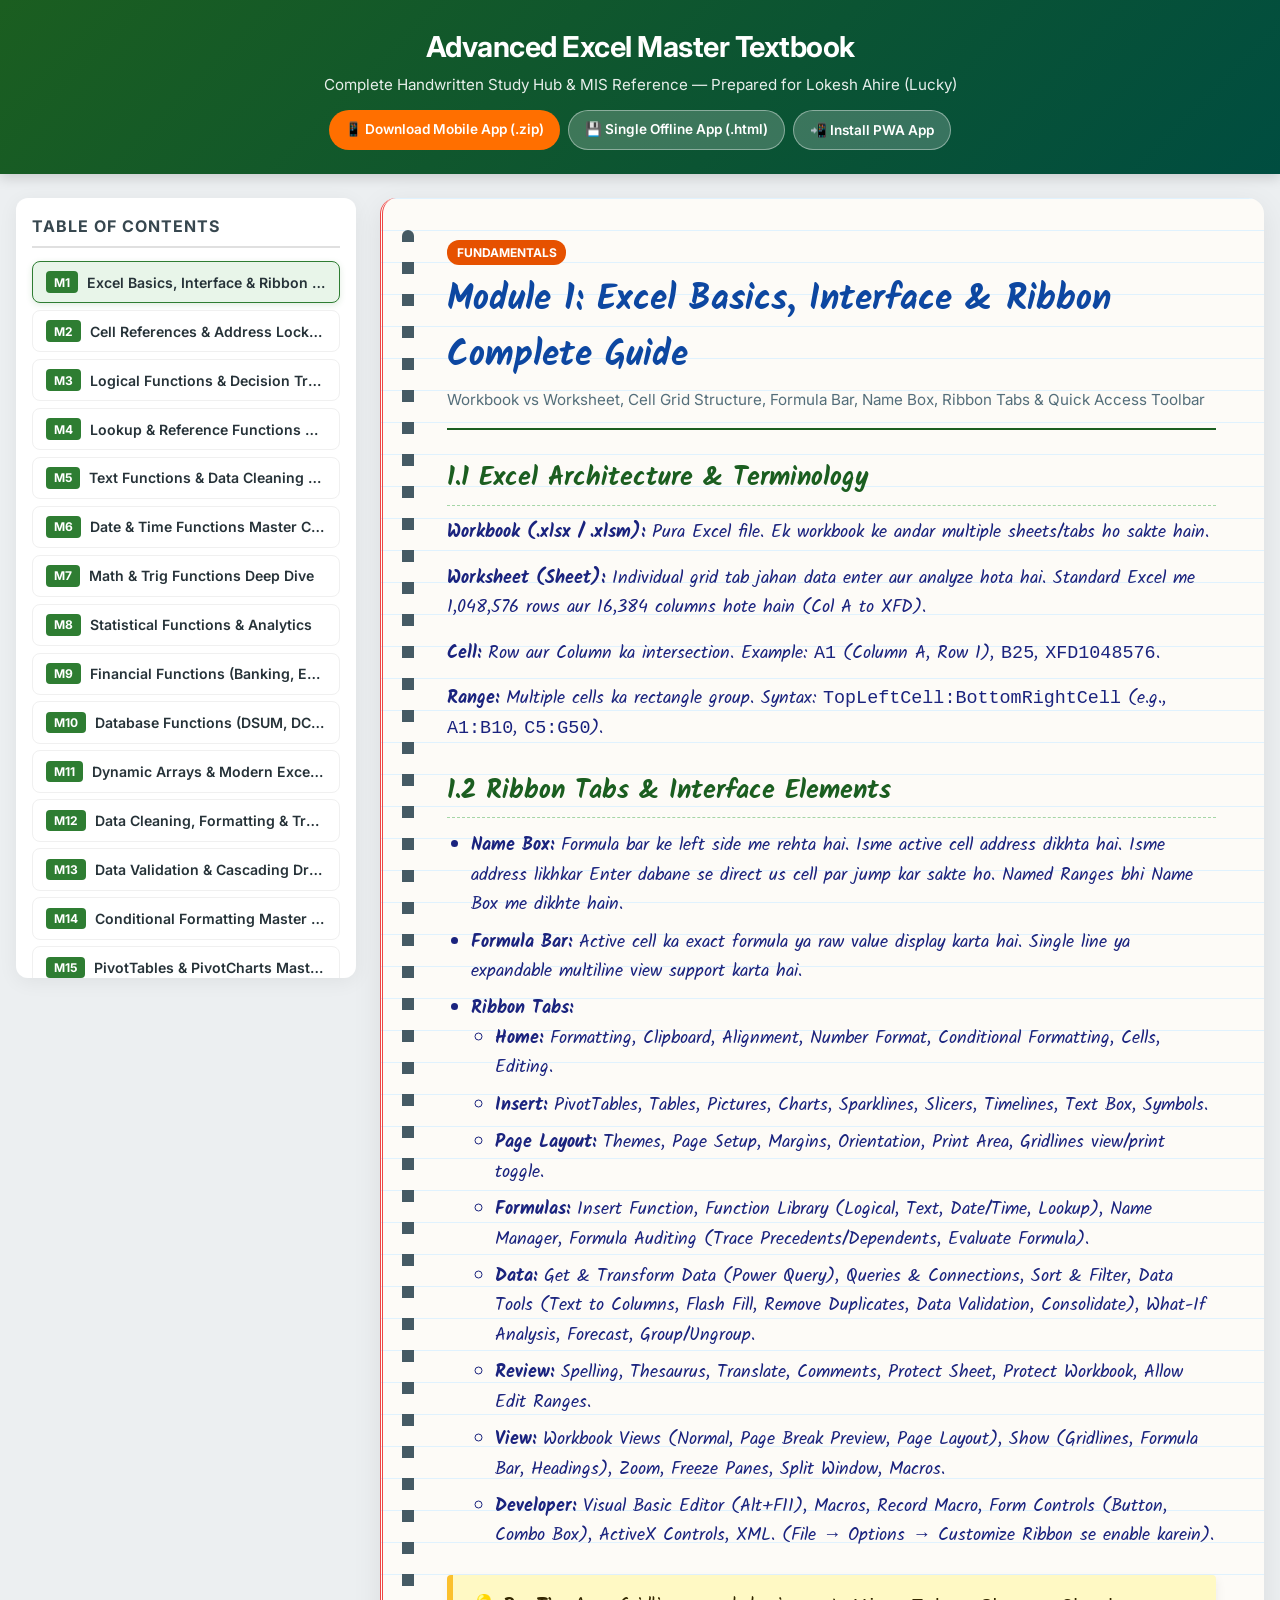
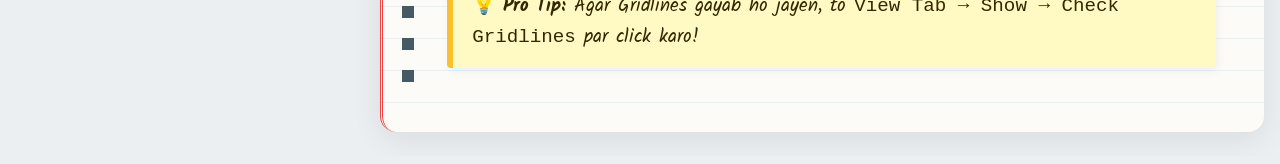
==== commit 9295412a: "Deploy 24 full rich modules, 112 shortcuts, 100 MIS case studies, and vercel.json configuration to G" ====
--- a/index.html
+++ b/index.html
@@ -98,7 +98,7 @@
 
     /* Sidebar Navigation */
     .sidebar {
-      width: 320px;
+      width: 340px;
       flex-shrink: 0;
       background: #ffffff;
       border-radius: 12px;
@@ -231,6 +231,35 @@
       font-weight: 700;
     }
 
+    .mod-desc {
+      font-family: 'Inter', sans-serif;
+      font-size: 0.95rem;
+      color: #546e7a;
+      margin-top: 0.2rem;
+    }
+
+    .module-body h3 {
+      font-family: 'Kalam', cursive;
+      font-size: 1.6rem;
+      color: #1b5e20;
+      margin: 1.8rem 0 0.8rem 0;
+      border-bottom: 1px dashed #a5d6a7;
+      padding-bottom: 0.3rem;
+    }
+
+    .module-body p, .module-body ul, .module-body ol {
+      margin-bottom: 1rem;
+    }
+
+    .module-body ul, .module-body ol {
+      padding-left: 1.5rem;
+    }
+
+    .module-body li {
+      margin-bottom: 0.5rem;
+    }
+
+    /* Handwritten Code & Formula Box */
     .code-snippet {
       background: #212121;
       color: #76ff03;
@@ -238,10 +267,17 @@
       font-size: 0.95rem;
       padding: 0.8rem 1.2rem;
       border-radius: 8px;
-      margin: 0.8rem 0;
+      margin: 1rem 0;
       overflow-x: auto;
-    }
-
+      box-shadow: inset 0 2px 6px rgba(0,0,0,0.5);
+    }
+
+    .code-snippet .comment {
+      color: #b0bec5;
+      font-style: italic;
+    }
+
+    /* Styled Handwritten Tables */
     .notes-table {
       width: 100%;
       border-collapse: collapse;
@@ -270,6 +306,20 @@
       background: #f9fbe7;
     }
 
+    /* Handwritten Sticky Callout Box */
+    .note-box {
+      background: #fff9c4;
+      border-left: 6px solid #fbc02d;
+      padding: 1rem 1.2rem;
+      border-radius: 4px;
+      margin: 1.5rem 0;
+      box-shadow: 2px 4px 10px rgba(0,0,0,0.05);
+      font-family: 'Kalam', cursive;
+      font-size: 1.2rem;
+      color: #332701;
+    }
+
+    /* Mobile Responsive Styles */
     @media (max-width: 900px) {
       .app-container { flex-direction: column; }
       .sidebar { width: 100%; max-height: 250px; position: static; }
@@ -287,11 +337,14 @@
     <div class="action-bar">
       <a href="Excel_Notes_Mobile_App.zip" download class="btn btn-primary">📱 Download Mobile App (.zip)</a>
       <a href="Excel_Notes_Offline_App.html" download class="btn btn-secondary">💾 Single Offline App (.html)</a>
+      <button class="btn btn-secondary" onclick="installPWA()">📲 Install PWA App</button>
     </div>
   </header>
 
   <!-- App Main Content Layout -->
   <div class="app-container">
+    
+    <!-- Sidebar Navigation -->
     <aside class="sidebar">
       <h3>Table of Contents</h3>
       <div id="navContainer">
@@ -300,1094 +353,2991 @@
       <span class="mod-num">M1</span>
       <span class="mod-name">Excel Basics, Interface & Ribbon Complete Guide</span>
     </button>
-  
+
     <button class="mod-nav-btn" onclick="showModule('mod2')">
       <span class="mod-num">M2</span>
       <span class="mod-name">Cell References & Address Locking ($) Master Class</span>
     </button>
-  
+
     <button class="mod-nav-btn" onclick="showModule('mod3')">
       <span class="mod-num">M3</span>
       <span class="mod-name">Logical Functions & Decision Trees</span>
     </button>
-  
+
     <button class="mod-nav-btn" onclick="showModule('mod4')">
       <span class="mod-num">M4</span>
       <span class="mod-name">Lookup & Reference Functions Master Class</span>
     </button>
-  
+
     <button class="mod-nav-btn" onclick="showModule('mod5')">
       <span class="mod-num">M5</span>
       <span class="mod-name">Text Functions & Data Cleaning Complete Reference</span>
     </button>
-  
+
     <button class="mod-nav-btn" onclick="showModule('mod6')">
       <span class="mod-num">M6</span>
       <span class="mod-name">Date & Time Functions Master Class</span>
     </button>
-  
+
     <button class="mod-nav-btn" onclick="showModule('mod7')">
       <span class="mod-num">M7</span>
       <span class="mod-name">Math & Trig Functions Deep Dive</span>
     </button>
-  
+
     <button class="mod-nav-btn" onclick="showModule('mod8')">
       <span class="mod-num">M8</span>
       <span class="mod-name">Statistical Functions & Analytics</span>
     </button>
-  
+
     <button class="mod-nav-btn" onclick="showModule('mod9')">
       <span class="mod-num">M9</span>
       <span class="mod-name">Financial Functions (Banking, EMI & Investment)</span>
     </button>
-  
+
     <button class="mod-nav-btn" onclick="showModule('mod10')">
       <span class="mod-num">M10</span>
       <span class="mod-name">Database Functions (DSUM, DCOUNT, DAVERAGE...)</span>
     </button>
-  
+
     <button class="mod-nav-btn" onclick="showModule('mod11')">
       <span class="mod-num">M11</span>
       <span class="mod-name">Dynamic Arrays & Modern Excel 365 Functions</span>
     </button>
-  
+
     <button class="mod-nav-btn" onclick="showModule('mod12')">
       <span class="mod-num">M12</span>
       <span class="mod-name">Data Cleaning, Formatting & Transformation</span>
     </button>
-  
+
     <button class="mod-nav-btn" onclick="showModule('mod13')">
       <span class="mod-num">M13</span>
       <span class="mod-name">Data Validation & Cascading Dropdowns</span>
     </button>
-  
+
     <button class="mod-nav-btn" onclick="showModule('mod14')">
       <span class="mod-num">M14</span>
       <span class="mod-name">Conditional Formatting Master Class</span>
     </button>
-  
+
     <button class="mod-nav-btn" onclick="showModule('mod15')">
       <span class="mod-num">M15</span>
       <span class="mod-name">PivotTables & PivotCharts Master Class</span>
     </button>
-  
+
     <button class="mod-nav-btn" onclick="showModule('mod16')">
       <span class="mod-num">M16</span>
       <span class="mod-name">Advanced Visual Charts & Dynamic Dashboards</span>
     </button>
-  
+
     <button class="mod-nav-btn" onclick="showModule('mod17')">
       <span class="mod-num">M17</span>
       <span class="mod-name">What-If Analysis & Optimization Solver</span>
     </button>
-  
+
     <button class="mod-nav-btn" onclick="showModule('mod18')">
       <span class="mod-num">M18</span>
       <span class="mod-name">Power Query ETL (Data Cleaning & Transformation)</span>
     </button>
-  
+
     <button class="mod-nav-btn" onclick="showModule('mod19')">
       <span class="mod-num">M19</span>
       <span class="mod-name">Power Pivot & Data Model (DAX Master Class)</span>
     </button>
-  
+
     <button class="mod-nav-btn" onclick="showModule('mod20')">
       <span class="mod-num">M20</span>
       <span class="mod-name">Macros & VBA Automation Fundamentals</span>
     </button>
-  
+
     <button class="mod-nav-btn" onclick="showModule('mod21')">
       <span class="mod-num">M21</span>
       <span class="mod-name">Protection, Security & Collaboration</span>
     </button>
-  
+
     <button class="mod-nav-btn" onclick="showModule('mod22')">
       <span class="mod-num">M22</span>
-      <span class="mod-name">100+ Essential Keyboard Shortcuts Master List</span>
+      <span class="mod-name">105 Essential Keyboard Shortcuts Master List</span>
     </button>
-  
+
     <button class="mod-nav-btn" onclick="showModule('mod23')">
       <span class="mod-num">M23</span>
       <span class="mod-name">Complete Excel Error Troubleshooting Cheat Sheet</span>
     </button>
-  
+
     <button class="mod-nav-btn" onclick="showModule('mod24')">
       <span class="mod-num">M24</span>
       <span class="mod-name">100 MIS Data Analyst Practical Real-World Case Studies</span>
     </button>
-  
+
       </div>
     </aside>
 
+    <!-- Main Notebook Paper Area -->
     <main class="main-content">
       <div class="notebook-paper">
         
     <article id="mod1" class="module-card">
       <div class="module-header">
-        <span class="mod-tag">MODULE 1</span>
+        <span class="mod-tag">Fundamentals</span>
         <h2>Module 1: Excel Basics, Interface & Ribbon Complete Guide</h2>
+        <p class="mod-desc">Workbook vs Worksheet, Cell Grid Structure, Formula Bar, Name Box, Ribbon Tabs & Quick Access Toolbar</p>
       </div>
       <div class="module-body">
-        <h3>Excel Basics, Interface & Ribbon Complete Guide Reference</h3><p>Comprehensive handwritten notes and practical examples for Excel Basics, Interface & Ribbon Complete Guide. Covered in detail for job & freelancing excellence.</p>
+        
+      <h3>1.1 Excel Architecture & Terminology</h3>
+      <p><b>Workbook (.xlsx / .xlsm):</b> Pura Excel file. Ek workbook ke andar multiple sheets/tabs ho sakte hain.</p>
+      <p><b>Worksheet (Sheet):</b> Individual grid tab jahan data enter aur analyze hota hai. Standard Excel me 1,048,576 rows aur 16,384 columns hote hain (Col A to XFD).</p>
+      <p><b>Cell:</b> Row aur Column ka intersection. Example: <code>A1</code> (Column A, Row 1), <code>B25</code>, <code>XFD1048576</code>.</p>
+      <p><b>Range:</b> Multiple cells ka rectangle group. Syntax: <code>TopLeftCell:BottomRightCell</code> (e.g., <code>A1:B10</code>, <code>C5:G50</code>).</p>
+      
+      <h3>1.2 Ribbon Tabs & Interface Elements</h3>
+      <ul>
+        <li><b>Name Box:</b> Formula bar ke left side me rehta hai. Isme active cell address dikhta hai. Isme address likhkar Enter dabane se direct us cell par jump kar sakte ho. Named Ranges bhi Name Box me dikhte hain.</li>
+        <li><b>Formula Bar:</b> Active cell ka exact formula ya raw value display karta hai. Single line ya expandable multiline view support karta hai.</li>
+        <li><b>Ribbon Tabs:</b>
+          <ul>
+            <li><b>Home:</b> Formatting, Clipboard, Alignment, Number Format, Conditional Formatting, Cells, Editing.</li>
+            <li><b>Insert:</b> PivotTables, Tables, Pictures, Charts, Sparklines, Slicers, Timelines, Text Box, Symbols.</li>
+            <li><b>Page Layout:</b> Themes, Page Setup, Margins, Orientation, Print Area, Gridlines view/print toggle.</li>
+            <li><b>Formulas:</b> Insert Function, Function Library (Logical, Text, Date/Time, Lookup), Name Manager, Formula Auditing (Trace Precedents/Dependents, Evaluate Formula).</li>
+            <li><b>Data:</b> Get & Transform Data (Power Query), Queries & Connections, Sort & Filter, Data Tools (Text to Columns, Flash Fill, Remove Duplicates, Data Validation, Consolidate), What-If Analysis, Forecast, Group/Ungroup.</li>
+            <li><b>Review:</b> Spelling, Thesaurus, Translate, Comments, Protect Sheet, Protect Workbook, Allow Edit Ranges.</li>
+            <li><b>View:</b> Workbook Views (Normal, Page Break Preview, Page Layout), Show (Gridlines, Formula Bar, Headings), Zoom, Freeze Panes, Split Window, Macros.</li>
+            <li><b>Developer:</b> Visual Basic Editor (Alt+F11), Macros, Record Macro, Form Controls (Button, Combo Box), ActiveX Controls, XML. (File → Options → Customize Ribbon se enable karein).</li>
+          </ul>
+        </li>
+      </ul>
+
+      <div class="note-box">
+        <b>💡 Pro Tip:</b> Agar Gridlines gayab ho jayen, to <code>View Tab → Show → Check Gridlines</code> par click karo!
+      </div>
+    
       </div>
     </article>
-  
+
     <article id="mod2" class="module-card">
       <div class="module-header">
-        <span class="mod-tag">MODULE 2</span>
+        <span class="mod-tag">Core Formula Rules</span>
         <h2>Module 2: Cell References & Address Locking ($) Master Class</h2>
+        <p class="mod-desc">Relative (A1), Absolute ($A$1), Mixed ($A1 / A$1), 3-D References across Sheets & Structured Table References</p>
       </div>
       <div class="module-body">
-        <h3>Cell References & Address Locking ($) Master Class Reference</h3><p>Comprehensive handwritten notes and practical examples for Cell References & Address Locking ($) Master Class. Covered in detail for job & freelancing excellence.</p>
-        <table class="notes-table">
-          <thead>
-            <tr><th>Reference Type</th><th>Syntax</th><th>Behavior when Formula is Copied</th><th>Use Case Example</th></tr>
-          </thead>
-          <tbody>
-            <tr><td><b>Relative</b></td><td><code>A1</code></td><td>Changes row & col automatically</td><td><code>=B2*C2</code></td></tr>
-            <tr><td><b>Absolute</b></td><td><code>$A$1</code></td><td>Complete Lock (never changes)</td><td>Fixed Tax Rate <code>=$B$1*C2</code></td></tr>
-            <tr><td><b>Mixed Col Lock</b></td><td><code>$A1</code></td><td>Col locked, row shifts</td><td>Lookup Col lock</td></tr>
-            <tr><td><b>Mixed Row Lock</b></td><td><code>A$1</code></td><td>Row locked, col shifts</td><td>Header Rate lock</td></tr>
-          </tbody>
-        </table>
-      
+        
+      <h3>2.1 The 3 Types of Cell References</h3>
+      <table class="notes-table">
+        <thead>
+          <tr>
+            <th>Reference Type</th>
+            <th>Syntax</th>
+            <th>Behavior when Formula is Copied / Dragged</th>
+            <th>Real World Use Case Example</th>
+          </tr>
+        </thead>
+        <tbody>
+          <tr>
+            <td><b>Relative Reference</b></td>
+            <td><code>A1</code></td>
+            <td>Row aur Column dono change hote hain target direction ke mutabiq.</td>
+            <td>Calculating Line Total: <code>=B2*C2</code> (Qty * Price) in row 2, dragged down to row 100.</td>
+          </tr>
+          <tr>
+            <td><b>Absolute Reference</b></td>
+            <td><code>$A$1</code></td>
+            <td>Row aur Column dono COMPLETE LOCK (Fix) rehte hain. Kabhi change nahi hote.</td>
+            <td>Fixed Tax Rate cell <code>$B$1</code> ko 1,000 different product rows me multiply karna: <code>=C2*$B$1</code>.</td>
+          </tr>
+          <tr>
+            <td><b>Mixed (Col Lock)</b></td>
+            <td><code>$A1</code></td>
+            <td>Column A fix rehta hai, lekin Row (1, 2, 3...) change hoti hai.</td>
+            <td>Multiplication matrix table ya horizontal VLOOKUP range lookup column lock.</td>
+          </tr>
+          <tr>
+            <td><b>Mixed (Row Lock)</b></td>
+            <td><code>A$1</code></td>
+            <td>Row 1 fix rehti hai, lekin Column (A, B, C...) change hota hai.</td>
+            <td>Column Header rate ya discount calculation jab formulas right side drag ho rahe hon.</td>
+          </tr>
+        </tbody>
+      </table>
+
+      <h3>2.2 The Magic Shortcut: F4</h3>
+      <p>Formula editing mode me cell reference select karke <b>F4</b> key press karne se toggle hota hai:</p>
+      <p><code>A1</code> → (F4) → <code>$A$1</code> → (F4) → <code>A$1</code> → (F4) → <code>$A1</code> → (F4) → <code>A1</code></p>
+
+      <h3>2.3 3-D References Across Multiple Worksheets</h3>
+      <p>Jab tumhe multiple identical sheets (e.g., Jan, Feb, Mar) ke same cell (e.g., B10) ka sum nikalna ho:</p>
+      <div class="code-snippet">=SUM(Jan:Mar!B10)</div>
+      <p>Ye formula Jan, Feb aur Mar teeno sheets ke B10 cell ko auto-sum kar dega!</p>
+
+      <h3>2.4 External Workbook References</h3>
+      <p>Dusre workbook file se value link karna:</p>
+      <div class="code-snippet">='[Annual_Report_2026.xlsx]Sales_Data'!$C$15</div>
+
+      <h3>2.5 Structured References in Excel Tables (Ctrl+T)</h3>
+      <p>Jab range ko Excel Table bana lete ho (Ctrl+T), to cell coordinates (B2:B100) ke bajaye column names use hote hain:</p>
+      <div class="code-snippet">=SUM(SalesTable[Sales_Amount])</div>
+      <div class="code-snippet">=[@Qty] * [@Price]  <span class="comment">-- Current row calculation</span></div>
+    
       </div>
     </article>
-  
+
     <article id="mod3" class="module-card">
       <div class="module-header">
-        <span class="mod-tag">MODULE 3</span>
+        <span class="mod-tag">Formulas & Logic</span>
         <h2>Module 3: Logical Functions & Decision Trees</h2>
+        <p class="mod-desc">IF, Nested IF, IFS, AND, OR, NOT, XOR, IFERROR, IFNA, SWITCH & IS-Information Functions</p>
       </div>
       <div class="module-body">
-        <h3>Logical Functions & Decision Trees Reference</h3><p>Comprehensive handwritten notes and practical examples for Logical Functions & Decision Trees. Covered in detail for job & freelancing excellence.</p>
+        
+      <h3>3.1 Complete Logical Function Reference</h3>
+      <table class="notes-table">
+        <thead>
+          <tr>
+            <th>Function</th>
+            <th>Syntax</th>
+            <th>Description & Logic</th>
+            <th>Example Formula</th>
+          </tr>
+        </thead>
+        <tbody>
+          <tr>
+            <td><b>IF</b></td>
+            <td><code>=IF(cond, val_if_true, val_if_false)</code></td>
+            <td>Ek single condition test karta hai. True hone pe first value, false hone pe second.</td>
+            <td><code>=IF(B2>=40, "Pass", "Fail")</code></td>
+          </tr>
+          <tr>
+            <td><b>Nested IF</b></td>
+            <td><code>=IF(c1, v1, IF(c2, v2, v3))</code></td>
+            <td>Multiple conditions check karne ke liye IF ke andar IF (Old method).</td>
+            <td><code>=IF(A2>=90,"A",IF(A2>=75,"B","C"))</code></td>
+          </tr>
+          <tr>
+            <td><b>IFS</b></td>
+            <td><code>=IFS(c1, v1, c2, v2, ...)</code></td>
+            <td>Nested IF ka modern replacement (Excel 2019/365). Multiple conditions clean likho.</td>
+            <td><code>=IFS(A2>=90,"A",A2>=75,"B",A2>=50,"C",TRUE,"Fail")</code></td>
+          </tr>
+          <tr>
+            <td><b>AND</b></td>
+            <td><code>=AND(cond1, cond2, ...)</code></td>
+            <td>Returns TRUE jab SABHI conditions TRUE hon. Ek bhi false to output FALSE.</td>
+            <td><code>=IF(AND(Age>=18, Marks>=60), "Eligible", "Not Eligible")</code></td>
+          </tr>
+          <tr>
+            <td><b>OR</b></td>
+            <td><code>=OR(cond1, cond2, ...)</code></td>
+            <td>Returns TRUE jab KAM SE KAM EK condition TRUE ho.</td>
+            <td><code>=IF(OR(Dept="Sales", Dept="Mktg"), "Bonus 10%", "Bonus 5%")</code></td>
+          </tr>
+          <tr>
+            <td><b>NOT</b></td>
+            <td><code>=NOT(condition)</code></td>
+            <td>Condition ka output reverse (flip) karta hai (TRUE → FALSE, FALSE → TRUE).</td>
+            <td><code>=IF(NOT(Status="Completed"), "Pending Followup", "OK")</code></td>
+          </tr>
+          <tr>
+            <td><b>IFERROR</b></td>
+            <td><code>=IFERROR(formula, value_if_error)</code></td>
+            <td>Formula me koi bhi error (#N/A, #VALUE!, #DIV/0!, #REF!) aane pe custom value dikhata hai.</td>
+            <td><code>=IFERROR(VLOOKUP(A2, Data, 2, 0), "Data Missing")</code></td>
+          </tr>
+          <tr>
+            <td><b>IFNA</b></td>
+            <td><code>=IFNA(formula, value_if_na)</code></td>
+            <td>Sirf #N/A error handle karta hai. Baaki errors ko pass hone deta hai debugging ke liye.</td>
+            <td><code>=IFNA(XLOOKUP(A2, B:B, C:C), "Not Found")</code></td>
+          </tr>
+          <tr>
+            <td><b>SWITCH</b></td>
+            <td><code>=SWITCH(val, case1, res1, case2, res2, default)</code></td>
+            <td>Value ko exact match list se compare karta hai (Modern alternative to IFS).</td>
+            <td><code>=SWITCH(A2, 1, "Mon", 2, "Tue", 3, "Wed", "Invalid Day")</code></td>
+          </tr>
+        </tbody>
+      </table>
+
+      <h3>3.2 IS-Information Functions (Data Auditing)</h3>
+      <ul>
+        <li><code>=ISBLANK(cell)</code>: Cell empty hai to TRUE.</li>
+        <li><code>=ISNUMBER(cell)</code>: Cell me valid number hai to TRUE.</li>
+        <li><code>=ISTEXT(cell)</code>: Cell me text value hai to TRUE.</li>
+        <li><code>=ISFORMULA(cell)</code>: Cell me formula written hai to TRUE.</li>
+        <li><code>=ISERROR(cell)</code>: Koi bhi error ho to TRUE.</li>
+      </ul>
+    
       </div>
     </article>
-  
+
     <article id="mod4" class="module-card">
       <div class="module-header">
-        <span class="mod-tag">MODULE 4</span>
+        <span class="mod-tag">Most Important Section</span>
         <h2>Module 4: Lookup & Reference Functions Master Class</h2>
+        <p class="mod-desc">VLOOKUP, HLOOKUP, XLOOKUP, INDEX+MATCH, XMATCH, OFFSET, INDIRECT, CHOOSE, LOOKUP, ROW, COLUMN, ADDRESS, TRANSPOSE</p>
       </div>
       <div class="module-body">
-        <h3>Lookup & Reference Functions Master Class Reference</h3><p>Comprehensive handwritten notes and practical examples for Lookup & Reference Functions Master Class. Covered in detail for job & freelancing excellence.</p>
+        
+      <h3>4.1 VLOOKUP (Vertical Lookup)</h3>
+      <div class="code-snippet">=VLOOKUP(lookup_value, table_array, col_index_num, [range_lookup])</div>
+      <ul>
+        <li><b>lookup_value:</b> Wo value jise search karna hai (e.g., EmpID A2).</li>
+        <li><b>table_array:</b> Data table range jahan search karna hai. Rule: Search column hamesha Table Array ka 1st column hona chahiye!</li>
+        <li><b>col_index_num:</b> Result column ka number (1, 2, 3...).</li>
+        <li><b>range_lookup:</b> Hamesha <code>0</code> (ya <code>FALSE</code>) lagao Exact Match ke liye. <code>1</code> (<code>TRUE</code>) approximate match ke liye.</li>
+      </ul>
+      <p><b>VLOOKUP Limitations:</b> Sirf right-side ke columns lookup karta hai (Left Lookup nahi kar sakta). Target table me new column insert karne se <code>col_index_num</code> break ho jata hai.</p>
+
+      <h3>4.2 XLOOKUP (Excel 365 / 2021+ Modern Lookup)</h3>
+      <div class="code-snippet">=XLOOKUP(lookup_value, lookup_array, return_array, [if_not_found], [match_mode], [search_mode])</div>
+      <ul>
+        <li><b>lookup_array:</b> Sirf wo single column jisme search karna hai (e.g., <code>EmpDB[EmpID]</code>).</li>
+        <li><b>return_array:</b> Sirf wo single column ya multiple columns jo return karne hain (e.g., <code>EmpDB[Salary]</code>).</li>
+        <li><b>if_not_found:</b> Built-in error message string if value is missing (e.g., <code>"Employee Not Found"</code>). No need for IFERROR!</li>
+      </ul>
+      <p><b>Why XLOOKUP is Best:</b> Left and Right dono directions me kaam karta hai. Column insert hone par bhi nahi toot-ta. Default exact match hota hai.</p>
+
+      <h3>4.3 INDEX + MATCH Combo (Professional Gold Standard)</h3>
+      <div class="code-snippet">=INDEX(return_range, MATCH(lookup_value, lookup_range, 0))</div>
+      <ul>
+        <li><b>MATCH(lookup_val, lookup_range, 0):</b> Returns row position (number) of the item.</li>
+        <li><b>INDEX(return_range, row_num):</b> Returns value at that row position from return range.</li>
+      </ul>
+      <p><b>Example:</b> EmpID se Employee Name (jo left column A me hai) fetch karna:</p>
+      <div class="code-snippet">=INDEX(A2:A100, MATCH(E2, B2:B100, 0))</div>
+
+      <h3>4.4 Advanced Lookup Functions Table</h3>
+      <table class="notes-table">
+        <thead>
+          <tr>
+            <th>Function</th>
+            <th>Syntax</th>
+            <th>Real World Usage Description</th>
+          </tr>
+        </thead>
+        <tbody>
+          <tr>
+            <td><b>INDIRECT</b></td>
+            <td><code>=INDIRECT(ref_text)</code></td>
+            <td>Text string ko actual cell reference me convert karta hai. Dynamic sheet lookup aur dependent dropdowns ke liye best. Example: <code>=SUM(INDIRECT(A1 & "!B2:B10"))</code></td>
+          </tr>
+          <tr>
+            <td><b>OFFSET</b></td>
+            <td><code>=OFFSET(ref, rows, cols, [height], [width])</code></td>
+            <td>Starting cell se X rows down aur Y cols right shift karke dynamic range banata hai. Dynamic Named Ranges sathi use hota hai.</td>
+          </tr>
+          <tr>
+            <td><b>CHOOSE</b></td>
+            <td><code>=CHOOSE(index_num, val1, val2, ...)</code></td>
+            <td>Index number ke aadhar par value pick karta hai. Financial modeling me scenario switching ke liye use hota hai. Example: <code>=CHOOSE(B1, "Base", "Best", "Worst")</code></td>
+          </tr>
+          <tr>
+            <td><b>XMATCH</b></td>
+            <td><code>=XMATCH(val, range)</code></td>
+            <td>Modern version of MATCH function. Reverse search (bottom-to-top) aur wildcard match easily karta hai.</td>
+          </tr>
+          <tr>
+            <td><b>TRANSPOSE</b></td>
+            <td><code>=TRANSPOSE(range)</code></td>
+            <td>Rows ko Columns me aur Columns ko Rows me flip (rotate) karta hai dynamically.</td>
+          </tr>
+        </tbody>
+      </table>
+    
       </div>
     </article>
-  
+
     <article id="mod5" class="module-card">
       <div class="module-header">
-        <span class="mod-tag">MODULE 5</span>
+        <span class="mod-tag">Data Cleaning</span>
         <h2>Module 5: Text Functions & Data Cleaning Complete Reference</h2>
+        <p class="mod-desc">LEFT, RIGHT, MID, LEN, TRIM, CLEAN, UPPER, LOWER, PROPER, CONCAT, TEXTJOIN, SUBSTITUTE, REPLACE, FIND, SEARCH, TEXT, VALUE, TEXTSPLIT, TEXTBEFORE, TEXTAFTER</p>
       </div>
       <div class="module-body">
-        <h3>Text Functions & Data Cleaning Complete Reference Reference</h3><p>Comprehensive handwritten notes and practical examples for Text Functions & Data Cleaning Complete Reference. Covered in detail for job & freelancing excellence.</p>
+        
+      <h3>5.1 Text Manipulation & Cleaning Functions</h3>
+      <table class="notes-table">
+        <thead>
+          <tr>
+            <th>Function</th>
+            <th>Syntax</th>
+            <th>Description & Example</th>
+          </tr>
+        </thead>
+        <tbody>
+          <tr>
+            <td><b>TRIM</b></td>
+            <td><code>=TRIM(text)</code></td>
+            <td>Words ke beech single space chhodkar aage, peeche aur beech ke sabhi EXTRA SPACES remove karta hai. Mandatory for VLOOKUP cleanup!</td>
+          </tr>
+          <tr>
+            <td><b>CLEAN</b></td>
+            <td><code>=CLEAN(text)</code></td>
+            <td>Database import se aaye non-printable ASCII line-break characters (CHAR 0-31) delete karta hai.</td>
+          </tr>
+          <tr>
+            <td><b>LEFT / RIGHT</b></td>
+            <td><code>=LEFT(text, n)</code> / <code>=RIGHT(text, n)</code></td>
+            <td>Start (Left) ya End (Right) se <code>n</code> characters extract karta hai. <code>=LEFT("IN-9081", 2) → "IN"</code></td>
+          </tr>
+          <tr>
+            <td><b>MID</b></td>
+            <td><code>=MID(text, start_num, num_chars)</code></td>
+            <td>Text ke beech se specific position se characters nikalta hai. <code>=MID("EMP-4509-P", 5, 4) → "4509"</code></td>
+          </tr>
+          <tr>
+            <td><b>LEN</b></td>
+            <td><code>=LEN(text)</code></td>
+            <td>Text ki Total Character Length count karke batata hai (spaces include karke).</td>
+          </tr>
+          <tr>
+            <td><b>UPPER / LOWER / PROPER</b></td>
+            <td><code>=PROPER(text)</code></td>
+            <td>Text Case convert karta hai. PROPER: Every word ka 1st letter Capital karta hai (Names formatting ke liye best).</td>
+          </tr>
+          <tr>
+            <td><b>TEXTJOIN</b></td>
+            <td><code>=TEXTJOIN(delimiter, ignore_empty, range)</code></td>
+            <td>Multiple cells ko specific delimiter (e.g. comma ", ") se join karta hai. Blank cells ignore karne ka option hota hai. <code>=TEXTJOIN(", ", TRUE, A2:A10)</code></td>
+          </tr>
+          <tr>
+            <td><b>SUBSTITUTE</b></td>
+            <td><code>=SUBSTITUTE(text, old_text, new_text, [instance])</code></td>
+            <td>Text me jahan bhi <code>old_text</code> mile use <code>new_text</code> se replace karta hai. Example: <code>=SUBSTITUTE(A2, "-", "/")</code></td>
+          </tr>
+          <tr>
+            <td><b>FIND vs SEARCH</b></td>
+            <td><code>=FIND(find_text, within_text)</code></td>
+            <td>Character ki exact numerical position batata hai. <b>FIND is Case-Sensitive</b> ("A" != "a"). <b>SEARCH is Case-Insensitive</b>.</td>
+          </tr>
+          <tr>
+            <td><b>TEXT</b></td>
+            <td><code>=TEXT(value, format_text)</code></td>
+            <td>Number ya Date ko custom formatted string me convert karta hai. Example: <code>=TEXT(TODAY(), "dd-mmm-yyyy (dddd)") → "12-Sep-2026 (Saturday)"</code></td>
+          </tr>
+          <tr>
+            <td><b>TEXTSPLIT (365)</b></td>
+            <td><code>=TEXTSPLIT(text, col_delimiter)</code></td>
+            <td>Delimited text ko spill karke multiple cells me divide karta hai (Text-to-Columns ka formula version).</td>
+          </tr>
+          <tr>
+            <td><b>TEXTBEFORE / TEXTAFTER (365)</b></td>
+            <td><code>=TEXTBEFORE(text, delimiter)</code></td>
+            <td>Delimiter ke pehle ya baad ka saara text extract kar leta hai. Example: <code>=TEXTBEFORE("lokesh@gmail.com", "@") → "lokesh"</code></td>
+          </tr>
+        </tbody>
+      </table>
+
+      <div class="note-box">
+        <b>💡 Real World Formula (Extract Domain from Email):</b><br/>
+        <code>=MID(A2, FIND("@", A2)+1, LEN(A2))</code>
+      </div>
+    
       </div>
     </article>
-  
+
     <article id="mod6" class="module-card">
       <div class="module-header">
-        <span class="mod-tag">MODULE 6</span>
+        <span class="mod-tag">Time Series Analysis</span>
         <h2>Module 6: Date & Time Functions Master Class</h2>
+        <p class="mod-desc">TODAY, NOW, DATE, TIME, DAY, MONTH, YEAR, HOUR, MINUTE, SECOND, EDATE, EOMONTH, DATEDIF, NETWORKDAYS, WORKDAY, WEEKDAY, WEEKNUM, YEARFRAC</p>
       </div>
       <div class="module-body">
-        <h3>Date & Time Functions Master Class Reference</h3><p>Comprehensive handwritten notes and practical examples for Date & Time Functions Master Class. Covered in detail for job & freelancing excellence.</p>
+        
+      <h3>6.1 Excel Date System Fundamental</h3>
+      <p>Excel me <b>Date ek Serial Number hoti hai</b> (1 = 1st January 1900). Time ek decimal fraction hota hai (0.5 = 12:00 PM Noon). Isliye dates ko directly subtract (subtract <code>End_Date - Start_Date</code>) karke days nikal sakte ho!</p>
+
+      <h3>6.2 Date & Time Functions Reference</h3>
+      <table class="notes-table">
+        <thead>
+          <tr>
+            <th>Function</th>
+            <th>Syntax</th>
+            <th>Description & Utility</th>
+          </tr>
+        </thead>
+        <tbody>
+          <tr>
+            <td><b>TODAY() / NOW()</b></td>
+            <td><code>=TODAY()</code> / <code>=NOW()</code></td>
+            <td>Current System Date / Current System Date & Time. Daily updating reports ke liye auto-dynamic reference.</td>
+          </tr>
+          <tr>
+            <td><b>DATE</b></td>
+            <td><code>=DATE(year, month, day)</code></td>
+            <td>Year, Month aur Day numbers se valid Excel Date object construct karta hai. <code>=DATE(2026, 9, 12)</code></td>
+          </tr>
+          <tr>
+            <td><b>DATEDIF</b></td>
+            <td><code>=DATEDIF(start, end, unit)</code></td>
+            <td>Do dates ke beech exact difference calculate karta hai. Units: <code>"Y"</code> (Years), <code>"M"</code> (Months), <code>"D"</code> (Days), <code>"YM"</code> (Remaining months).</td>
+          </tr>
+          <tr>
+            <td><b>EDATE</b></td>
+            <td><code>=EDATE(start_date, months)</code></td>
+            <td>Start date me exact <code>X</code> months add ya subtract (negative value) karke date batata hai. Maturity date calculation ke liye.</td>
+          </tr>
+          <tr>
+            <td><b>EOMONTH</b></td>
+            <td><code>=EOMONTH(start_date, months)</code></td>
+            <td>Given month ke exact last day (End of Month) ki date nikalta hai. <code>=EOMONTH(TODAY(), 0) → Last day of current month</code>.</td>
+          </tr>
+          <tr>
+            <td><b>NETWORKDAYS</b></td>
+            <td><code>=NETWORKDAYS(start, end, [holidays])</code></td>
+            <td>Do dates ke beech ke <b>Working Days count</b> karta hai. Weekends (Saturday & Sunday) aur custom holidays list ko exclude karke!</td>
+          </tr>
+          <tr>
+            <td><b>NETWORKDAYS.INTL</b></td>
+            <td><code>=NETWORKDAYS.INTL(start, end, weekend, [holidays])</code></td>
+            <td>Custom weekend configuration (e.g., sirf Sunday weekend, ya Friday/Saturday) ke sath working days calculate karta hai.</td>
+          </tr>
+          <tr>
+            <td><b>WORKDAY</b></td>
+            <td><code>=WORKDAY(start_date, days, [holidays])</code></td>
+            <td>Start date se exact <code>X</code> working days baad ki target completion date nikalta hai. Project SLA delivery tracking sathi best!</td>
+          </tr>
+          <tr>
+            <td><b>WEEKDAY</b></td>
+            <td><code>=WEEKDAY(date, [return_type])</code></td>
+            <td>Date ke din ka index number return karta hai (1=Sunday, 2=Monday...7=Saturday).</td>
+          </tr>
+          <tr>
+            <td><b>YEARFRAC</b></td>
+            <td><code>=YEARFRAC(start_date, end_date)</code></td>
+            <td>Do dates ke beech ka fraction of year calculate karta hai (e.g., 1.5 years). Financial interest calculations sathi useful.</td>
+          </tr>
+        </tbody>
+      </table>
+
+      <div class="note-box">
+        <b>🎂 Real World Age Calculation Formula:</b><br/>
+        <code>=DATEDIF(DOB_Cell, TODAY(), "Y") & " Years, " & DATEDIF(DOB_Cell, TODAY(), "YM") & " Months"</code>
+      </div>
+    
       </div>
     </article>
-  
+
     <article id="mod7" class="module-card">
       <div class="module-header">
-        <span class="mod-tag">MODULE 7</span>
+        <span class="mod-tag">Core Math Engine</span>
         <h2>Module 7: Math & Trig Functions Deep Dive</h2>
+        <p class="mod-desc">SUM, SUMIF, SUMIFS, SUMPRODUCT, SUBTOTAL, AGGREGATE, ABS, MOD, ROUND, ROUNDUP, ROUNDDOWN, INT, TRUNC, CEILING, FLOOR, MROUND, RAND, RANDBETWEEN</p>
       </div>
       <div class="module-body">
-        <h3>Math & Trig Functions Deep Dive Reference</h3><p>Comprehensive handwritten notes and practical examples for Math & Trig Functions Deep Dive. Covered in detail for job & freelancing excellence.</p>
+        
+      <h3>7.1 Aggregation & Multi-Criteria Math Functions</h3>
+      <table class="notes-table">
+        <thead>
+          <tr>
+            <th>Function</th>
+            <th>Syntax</th>
+            <th>Description & Example Formula</th>
+          </tr>
+        </thead>
+        <tbody>
+          <tr>
+            <td><b>SUMIF</b></td>
+            <td><code>=SUMIF(range, criteria, [sum_range])</code></td>
+            <td>Single condition ke basis par numbers sum karta hai. <code>=SUMIF(Region, "West", Sales)</code></td>
+          </tr>
+          <tr>
+            <td><b>SUMIFS</b></td>
+            <td><code>=SUMIFS(sum_range, crit_range1, crit1, crit_range2, crit2...)</code></td>
+            <td><b>Multiple conditions (AND logic)</b> ke basis par sum karta hai. Note: Sum Range sabse PEHLE likha jata hai! <code>=SUMIFS(Sales, Region, "West", Status, "Completed")</code></td>
+          </tr>
+          <tr>
+            <td><b>SUMPRODUCT</b></td>
+            <td><code>=SUMPRODUCT(array1, array2...)</code></td>
+            <td>Corresponding array elements ko multiply karke sum return karta hai. Helper columns ke bina multi-condition sum & weighted average sathi best! <code>=SUMPRODUCT(Qty_Range, Price_Range)</code></td>
+          </tr>
+          <tr>
+            <td><b>SUBTOTAL</b></td>
+            <td><code>=SUBTOTAL(function_num, range)</code></td>
+            <td>AutoFilter lagane par <b>Hidden / Filtered-out rows ko IGNORE karke</b> sum/count calculate karta hai. Code <code>9</code> or <code>109</code> = SUM.</td>
+          </tr>
+          <tr>
+            <td><b>AGGREGATE</b></td>
+            <td><code>=AGGREGATE(function_num, options, array)</code></td>
+            <td>SUBTOTAL se bhi powerful! Hidden rows ke sath-sath <b>Error values (#N/A) ko bhi ignore</b> karke final calculation karta hai. Option <code>6</code> = Ignore Error Values.</td>
+          </tr>
+          <tr>
+            <td><b>MOD</b></td>
+            <td><code>=MOD(number, divisor)</code></td>
+            <td>Division ka Remainder return karta hai. Alternate row zebra striping (Conditional Formatting <code>MOD(ROW(),2)=0</code>) me use hota hai.</td>
+          </tr>
+          <tr>
+            <td><b>ROUND / ROUNDUP / ROUNDDOWN</b></td>
+            <td><code>=ROUND(number, num_digits)</code></td>
+            <td>Decimal precision control karta hai. ROUNDUP: Hamesha upar round karta hai. ROUNDDOWN: Hamesha niche round karta hai. <code>=ROUND(123.456, 2) → 123.46</code></td>
+          </tr>
+          <tr>
+            <td><b>MROUND</b></td>
+            <td><code>=MROUND(number, multiple)</code></td>
+            <td>Number ko specified multiple me round karta hai. Example: Price ko nearest 5 ya 10 ke multiple me round karna: <code>=MROUND(47, 5) → 45</code>.</td>
+          </tr>
+          <tr>
+            <td><b>RAND / RANDBETWEEN</b></td>
+            <td><code>=RANDBETWEEN(bottom, top)</code></td>
+            <td>Specified Range me Random Integer numbers generate karta hai (Mock Data set tayar karne sathi useful). <code>=RANDBETWEEN(1000, 9999)</code></td>
+          </tr>
+        </tbody>
+      </table>
+    
       </div>
     </article>
-  
+
     <article id="mod8" class="module-card">
       <div class="module-header">
-        <span class="mod-tag">MODULE 8</span>
+        <span class="mod-tag">Data Science & MIS</span>
         <h2>Module 8: Statistical Functions & Analytics</h2>
+        <p class="mod-desc">AVERAGE, AVERAGEIF, AVERAGEIFS, COUNT, COUNTA, COUNTBLANK, COUNTIF, COUNTIFS, MAX, MAXIFS, MIN, MINIFS, MEDIAN, MODE, LARGE, SMALL, RANK.EQ, FREQUENCY</p>
       </div>
       <div class="module-body">
-        <h3>Statistical Functions & Analytics Reference</h3><p>Comprehensive handwritten notes and practical examples for Statistical Functions & Analytics. Covered in detail for job & freelancing excellence.</p>
+        
+      <h3>8.1 Complete Statistical Analytics Functions</h3>
+      <table class="notes-table">
+        <thead>
+          <tr>
+            <th>Function</th>
+            <th>Syntax</th>
+            <th>Description & Example Usage</th>
+          </tr>
+        </thead>
+        <tbody>
+          <tr>
+            <td><b>COUNT vs COUNTA vs COUNTBLANK</b></td>
+            <td><code>=COUNT(range)</code> / <code>=COUNTA(range)</code></td>
+            <td>COUNT: Sirf NUMERIC cells count karta hai. COUNTA: Non-empty (Text + Numbers) cells count karta hai. COUNTBLANK: Khali cells count karta hai.</td>
+          </tr>
+          <tr>
+            <td><b>COUNTIF / COUNTIFS</b></td>
+            <td><code>=COUNTIFS(range1, crit1, range2, crit2...)</code></td>
+            <td>Specified criteria ke basis par rows count karta hai. Example: Duplicate prevention rule <code>=COUNTIF($A$2:$A$100, A2)>1</code>.</td>
+          </tr>
+          <tr>
+            <td><b>AVERAGEIF / AVERAGEIFS</b></td>
+            <td><code>=AVERAGEIFS(avg_range, crit_range1, crit1...)</code></td>
+            <td>Specified conditions match karne wali rows ka Average calculate karta hai.</td>
+          </tr>
+          <tr>
+            <td><b>MAXIFS / MINIFS</b></td>
+            <td><code>=MAXIFS(max_range, crit_range1, crit1...)</code></td>
+            <td>Condition match karne wale group ka Maximum ya Minimum value nikalta hai. <code>=MAXIFS(Salary, Dept, "IT")</code></td>
+          </tr>
+          <tr>
+            <td><b>LARGE / SMALL</b></td>
+            <td><code>=LARGE(array, k)</code> / <code>=SMALL(array, k)</code></td>
+            <td>Dataset me se <b>N-th Largest (Top 2nd, Top 3rd)</b> ya <b>N-th Smallest</b> value return karta hai. <code>=LARGE(Sales, 2) → 2nd Highest Sale</code>.</td>
+          </tr>
+          <tr>
+            <td><b>RANK.EQ</b></td>
+            <td><code>=RANK.EQ(number, ref, [order])</code></td>
+            <td>List me specific number ki Rank (1st, 2nd, 3rd position) calculate karta hai. Order <code>0</code> = Descending (Highest number = Rank 1).</td>
+          </tr>
+          <tr>
+            <td><b>MEDIAN / MODE.SNGL</b></td>
+            <td><code>=MEDIAN(range)</code></td>
+            <td>MEDIAN: Middlemost value (outliers bias handle karne sathi best). MODE: Sabse frequent repeated value.</td>
+          </tr>
+          <tr>
+            <td><b>STDEV.S / VAR.S</b></td>
+            <td><code>=STDEV.S(range)</code></td>
+            <td>Sample Standard Deviation & Variance calculate karta hai (Risk & Volatility analysis in Finance & Quality Control).</td>
+          </tr>
+        </tbody>
+      </table>
+    
       </div>
     </article>
-  
+
     <article id="mod9" class="module-card">
       <div class="module-header">
-        <span class="mod-tag">MODULE 9</span>
+        <span class="mod-tag">Finance & Accounting</span>
         <h2>Module 9: Financial Functions (Banking, EMI & Investment)</h2>
+        <p class="mod-desc">PMT, IPMT, PPMT, RATE, NPER, PV, FV, NPV, IRR, XNPV, XIRR, CUMIPMT, CUMPRINC</p>
       </div>
       <div class="module-body">
-        <h3>Financial Functions (Banking, EMI & Investment) Reference</h3><p>Comprehensive handwritten notes and practical examples for Financial Functions (Banking, EMI & Investment). Covered in detail for job & freelancing excellence.</p>
+        
+      <h3>9.1 Loan EMI & Investment Functions</h3>
+      <table class="notes-table">
+        <thead>
+          <tr>
+            <th>Function</th>
+            <th>Syntax</th>
+            <th>Real World Financial Use Case</th>
+          </tr>
+        </thead>
+        <tbody>
+          <tr>
+            <td><b>PMT</b></td>
+            <td><code>=PMT(rate, nper, pv, [fv])</code></td>
+            <td><b>Loan EMI (Monthly Payment)</b> calculate karta hai. Note: Annual Interest Rate ko <code>12</code> se divide karo (<code>Rate/12</code>) aur Years ko 12 se multiply karo (<code>Years*12</code>)!</td>
+          </tr>
+          <tr>
+            <td><b>IPMT</b></td>
+            <td><code>=IPMT(rate, per, nper, pv)</code></td>
+            <td>EMI ke andar specific period/month ka <b>Interest Component (Vyaj)</b> kitna hai wo batata hai.</td>
+          </tr>
+          <tr>
+            <td><b>PPMT</b></td>
+            <td><code>=PPMT(rate, per, nper, pv)</code></td>
+            <td>EMI ke andar specific month ka <b>Principal Component (Mool)</b> kitna hai wo batata hai. (Note: <code>PMT = IPMT + PPMT</code>).</td>
+          </tr>
+          <tr>
+            <td><b>FV</b></td>
+            <td><code>=FV(rate, nper, pmt, [pv])</code></td>
+            <td>SIP / Recurring Investment ki <b>Future Value (Maturity Amount)</b> calculate karta hai.</td>
+          </tr>
+          <tr>
+            <td><b>NPV vs XNPV</b></td>
+            <td><code>=XNPV(rate, values, dates)</code></td>
+            <td>Net Present Value. NPV standard equal annual intervals ke liye. <b>XNPV irregular real-life dates</b> ke cashflows ke liye valuation karta hai.</td>
+          </tr>
+          <tr>
+            <td><b>IRR vs XIRR</b></td>
+            <td><code>=XIRR(values, dates, [guess])</code></td>
+            <td>Internal Rate of Return (Annualized Return % of Project/SIP). XIRR is mandatory in Wealth Management & Private Equity!</td>
+          </tr>
+        </tbody>
+      </table>
+
+      <div class="note-box">
+        <b>💰 Example Loan EMI Formula (₹5,000,000 Home Loan at 8.5% p.a. for 20 Years):</b><br/>
+        <code>=PMT(8.5%/12, 20*12, -5000000) → ₹43,391 per month</code>
+      </div>
+    
       </div>
     </article>
-  
+
     <article id="mod10" class="module-card">
       <div class="module-header">
-        <span class="mod-tag">MODULE 10</span>
+        <span class="mod-tag">Advanced Querying</span>
         <h2>Module 10: Database Functions (DSUM, DCOUNT, DAVERAGE...)</h2>
+        <p class="mod-desc">DSUM, DCOUNT, DCOUNTA, DAVERAGE, DMAX, DMIN, DGET for criteria-table driven database calculations</p>
       </div>
       <div class="module-body">
-        <h3>Database Functions (DSUM, DCOUNT, DAVERAGE...) Reference</h3><p>Comprehensive handwritten notes and practical examples for Database Functions (DSUM, DCOUNT, DAVERAGE...). Covered in detail for job & freelancing excellence.</p>
+        
+      <h3>10.1 Database Functions Architecture</h3>
+      <p>Database Functions Excel ke internal mini-SQL engines hain. Ye pure table me se criteria-block range ke mutabiq dynamic aggregate karte hain. Sabhi Database functions <code>D</code> se start hote hain.</p>
+      
+      <div class="code-snippet">=DSUM(database_range, field_name, criteria_range)</div>
+      
+      <h3>10.2 Database Function Reference</h3>
+      <ul>
+        <li><b>DSUM:</b> Criteria table ke mutabiq total sum calculate karta hai.</li>
+        <li><b>DAVERAGE:</b> Specified criteria matching rows ka average nikalta hai.</li>
+        <li><b>DCOUNT / DCOUNTA:</b> Criteria match karne wale numerical ya text rows count karta hai.</li>
+        <li><b>DMAX / DMIN:</b> Filtered Database criteria matching group ka Max/Min fetch karta hai.</li>
+        <li><b>DGET:</b> Criteria matching exact single record extract karta hai (Lookup alternative).</li>
+      </ul>
+    
       </div>
     </article>
-  
+
     <article id="mod11" class="module-card">
       <div class="module-header">
-        <span class="mod-tag">MODULE 11</span>
+        <span class="mod-tag">Modern Excel 365</span>
         <h2>Module 11: Dynamic Arrays & Modern Excel 365 Functions</h2>
+        <p class="mod-desc">UNIQUE, SORT, SORTBY, FILTER, SEQUENCE, RANDARRAY, Spill Operator, LET, LAMBDA, MAP, REDUCE, SCAN, BYROW, BYCOL</p>
       </div>
       <div class="module-body">
-        <h3>Dynamic Arrays & Modern Excel 365 Functions Reference</h3><p>Comprehensive handwritten notes and practical examples for Dynamic Arrays & Modern Excel 365 Functions. Covered in detail for job & freelancing excellence.</p>
+        
+      <h3>11.1 The Spill Behavior & Spill Operator (#)</h3>
+      <p>Modern Excel 365 me formulas <b>Array (Multiple Cells) return karte hain</b>. Jab tum ek cell me formula likhte ho, to results niche aur right me auto-spill hote hain. Spilled range ka reference lene ke liye <b># (Spill Range Operator)</b> use hota hai (e.g., <code>A2#</code>).</p>
+      <p><b>#SPILL! Error:</b> Agar spill path me koi data cell block kar raha ho, to Excel #SPILL! error throw karta hai. Path clear karte hi error gayab ho jayega.</p>
+
+      <h3>11.2 Modern Dynamic Array Functions Table</h3>
+      <table class="notes-table">
+        <thead>
+          <tr>
+            <th>Function</th>
+            <th>Syntax</th>
+            <th>Real World Example Formula</th>
+          </tr>
+        </thead>
+        <tbody>
+          <tr>
+            <td><b>UNIQUE</b></td>
+            <td><code>=UNIQUE(array)</code></td>
+            <td>List me se Duplicates remove karke exact Unique items extract karta hai. <code>=UNIQUE(A2:A100)</code></td>
+          </tr>
+          <tr>
+            <td><b>FILTER</b></td>
+            <td><code>=FILTER(array, include, [if_empty])</code></td>
+            <td>Condition ke basis par poore raw data table me se matching rows dynamically extract karke spill karta hai. <code>=FILTER(A2:D100, B2:B100="West", "No Data")</code></td>
+          </tr>
+          <tr>
+            <td><b>SORT</b></td>
+            <td><code>=SORT(array, [sort_index], [sort_order])</code></td>
+            <td>Data ko specific column index ke basis pe Sort karta hai (1 = Ascending, -1 = Descending). <code>=SORT(A2:C100, 3, -1)</code></td>
+          </tr>
+          <tr>
+            <td><b>SORTBY</b></td>
+            <td><code>=SORTBY(array, by_array1, [order1]...)</code></td>
+            <td>Ek range ko kisi dusre range/column ke basis pe sort karta hai. <code>=SORTBY(EmpNames, Salaries, -1)</code></td>
+          </tr>
+          <tr>
+            <td><b>SEQUENCE</b></td>
+            <td><code>=SEQUENCE(rows, [cols], [start], [step])</code></td>
+            <td>Numbers ki custom series (1, 2, 3... 100) auto-generate karke array fill karta hai. <code>=SEQUENCE(10, 1, 100, 10)</code></td>
+          </tr>
+          <tr>
+            <td><b>LET</b></td>
+            <td><code>=LET(var1, val1, var2, val2, calculation)</code></td>
+            <td>Formula ke andar temporary variables define karta hai. Complex nested formulas ki speed 10x badha deta hai!</td>
+          </tr>
+          <tr>
+            <td><b>LAMBDA</b></td>
+            <td><code>=LAMBDA(param1, param2, calculation)</code></td>
+            <td>Bina VBA ke apna Custom Reusable Excel Function banata hai! Name Manager me save karke use kar sakte ho.</td>
+          </tr>
+        </tbody>
+      </table>
+
+      <div class="note-box">
+        <b>🔥 Master Combo Formula (Filter + Sort + Unique):</b><br/>
+        <code>=SORT(UNIQUE(FILTER(SalesDB[Customer], SalesDB[Amount]>50000)))</code>
+      </div>
+    
       </div>
     </article>
-  
+
     <article id="mod12" class="module-card">
       <div class="module-header">
-        <span class="mod-tag">MODULE 12</span>
+        <span class="mod-tag">Data Wrangling</span>
         <h2>Module 12: Data Cleaning, Formatting & Transformation</h2>
+        <p class="mod-desc">Text to Columns, Flash Fill (Ctrl+E), Remove Duplicates, Consolidate, Custom Number Formatting rules</p>
       </div>
       <div class="module-body">
-        <h3>Data Cleaning, Formatting & Transformation Reference</h3><p>Comprehensive handwritten notes and practical examples for Data Cleaning, Formatting & Transformation. Covered in detail for job & freelancing excellence.</p>
+        
+      <h3>12.1 Text to Columns Wizard</h3>
+      <p>Data Tab → Text to Columns: Single column data ko delimiter (Comma, Tab, Space, Pipe |) ya Fixed Width ke basis par multiple columns me divide karna.</p>
+
+      <h3>12.2 Flash Fill (Ctrl + E)</h3>
+      <p>Excel ka AI Pattern Detector! First row me desired output manual type karo, phir agle cell me <b>Ctrl + E</b> press karo — Excel poore column me pattern pehchan kar auto-fill kar dega! (First Name, Last Name extraction, Phone formatting sathi best).</p>
+
+      <h3>12.3 Custom Number Formatting Rules Architecture</h3>
+      <p>Format Cells (Ctrl + 1) → Number → Custom. Custom format code ke 4 sections hote hain (Semicolon ; se separated):</p>
+      <div class="code-snippet">POSITIVE_FORMAT ; NEGATIVE_FORMAT ; ZERO_FORMAT ; TEXT_FORMAT</div>
+      
+      <h4>Examples of Custom Format Codes:</h4>
+      <ul>
+        <li><code>#,##0.00;[Red](#,##0.00);"-" ;"Check"@</code> → Positive green/normal, Negative red with brackets, Zero hyphen, Text custom.</li>
+        <li><code>[>=10000000]0.0,," Cr";[>=100000]0.0, " Lakh";0.0</code> → Automatic Lakhs & Crores formatting!</li>
+        <li><code>dd-mmm-yyyy (dddd)</code> → 12-Sep-2026 (Saturday).</li>
+        <li><code>"INR "#,##0</code> → Adds currency prefix dynamically without breaking math formulas!</li>
+      </ul>
+    
       </div>
     </article>
-  
+
     <article id="mod13" class="module-card">
       <div class="module-header">
-        <span class="mod-tag">MODULE 13</span>
+        <span class="mod-tag">Data Quality Control</span>
         <h2>Module 13: Data Validation & Cascading Dropdowns</h2>
+        <p class="mod-desc">Dropdown Lists, Whole Numbers, Dates, Text Length, Custom Formula Rules & Dependent Cascading Dropdowns (=INDIRECT)</p>
       </div>
       <div class="module-body">
-        <h3>Data Validation & Cascading Dropdowns Reference</h3><p>Comprehensive handwritten notes and practical examples for Data Validation & Cascading Dropdowns. Covered in detail for job & freelancing excellence.</p>
+        
+      <h3>13.1 Data Validation Setup & Types</h3>
+      <p><b>Path:</b> Data Tab → Data Tools → Data Validation (Shortcut: <code>Alt + A + V + V</code>).</p>
+      <ul>
+        <li><b>List:</b> Dropdown List bananta hai. Source me comma-separated values (<code>Pending, Approved, Rejected</code>) ya cell range (<code>=$F$1:$F$5</code>) do.</li>
+        <li><b>Whole Number / Decimal:</b> Input boundary restrict karta hai (e.g., Age 18 to 60 only).</li>
+        <li><b>Date:</b> Restricted date window (e.g., Only future dates <code>>=TODAY()</code>).</li>
+        <li><b>Text Length:</b> Restrict exact characters count (e.g., Mobile Number exactly 10 digits <code>LEN(A2)=10</code>).</li>
+        <li><b>Custom Formula Rules:</b> Formula evaluation boolean TRUE hone par hi value accept hoti hai.</li>
+      </ul>
+
+      <h3>13.2 Formula Rules for Data Integrity</h3>
+      <ul>
+        <li><b>Prevent Duplicate Entries in Column A:</b><br/><code>=COUNTIF($A$2:$A$100, A2)=1</code></li>
+        <li><b>Restrict Entry to Uppercase Letters Only:</b><br/><code>=EXACT(A2, UPPER(A2))</code></li>
+        <li><b>Allow Entry Only If Total Budget Is Not Exceeded:</b><br/><code>=SUM($B$2:$B$50)<=1000000</code></li>
+      </ul>
+
+      <h3>13.3 Dependent (Cascading) Dropdown Lists</h3>
+      <p>Jab Category select hone par Sub-Category Dropdown dynamically badalna chahiye (e.g., Country → City):</p>
+      <ol>
+        <li>Sub-categories ke cell ranges select karke Named Ranges banao (e.g., Named Range <code>India</code> = Delhi, Mumbai, Pune; Named Range <code>USA</code> = NY, LA, Chicago). Note: Named range ka naam exact Category value jaisa hona chahiye!</li>
+        <li>1st Dropdown (Category) in Cell A2: Normal List of Countries.</li>
+        <li>2nd Dropdown (City) in Cell B2: Select List, Source text box me ye formula dalo:<br/>
+        <div class="code-snippet">=INDIRECT(A2)</div></li>
+      </ol>
+    
       </div>
     </article>
-  
+
     <article id="mod14" class="module-card">
       <div class="module-header">
-        <span class="mod-tag">MODULE 14</span>
+        <span class="mod-tag">Visual Formatting</span>
         <h2>Module 14: Conditional Formatting Master Class</h2>
+        <p class="mod-desc">Highlight Rules, Top/Bottom, Data Bars, Color Scales, Icon Sets, Rule Hierarchy & Custom Formula Rules</p>
       </div>
       <div class="module-body">
-        <h3>Conditional Formatting Master Class Reference</h3><p>Comprehensive handwritten notes and practical examples for Conditional Formatting Master Class. Covered in detail for job & freelancing excellence.</p>
+        
+      <h3>14.1 Custom Formula Rules in Conditional Formatting</h3>
+      <p>Home Tab → Conditional Formatting → New Rule → <b>"Use a formula to determine which cells to format"</b>.</p>
+      
+      <table class="notes-table">
+        <thead>
+          <tr>
+            <th>Desired Visualization Goal</th>
+            <th>Custom Formula Logic</th>
+            <th>Applies To Range</th>
+          </tr>
+        </thead>
+        <tbody>
+          <tr>
+            <td>Highlight entire row if Status is "Pending"</td>
+            <td><code>=$C2="Pending"</code></td>
+            <td><code>=$A$2:$G$100</code></td>
+          </tr>
+          <tr>
+            <td>Highlight rows with Overdue Deadlines</td>
+            <td><code>=AND($D2<TODAY(), $E2<>"Completed")</code></td>
+            <td><code>=$A$2:$E$100</code></td>
+          </tr>
+          <tr>
+            <td>Highlight Duplicate rows as they are typed</td>
+            <td><code>=COUNTIF($A$2:$A2, $A2)>1</code></td>
+            <td><code>=$A$2:$A$500</code></td>
+          </tr>
+          <tr>
+            <td>Alternate Row Zebra Striping (Light Grey)</td>
+            <td><code>=MOD(ROW(), 2)=0</code></td>
+            <td><code>=$A$2:$Z$1000</code></td>
+          </tr>
+          <tr>
+            <td>Highlight Top 10% Salaries in Dept</td>
+            <td><code>=$B2>=PERCENTILE($B$2:$B$100, 0.9)</code></td>
+            <td><code>=$A$2:$B$100</code></td>
+          </tr>
+        </tbody>
+      </table>
+
+      <div class="note-box">
+        <b>⚠️ Critical Rule for Whole-Row Formatting:</b> Formula me Column reference lock karna mandatory hai (<code>$C2</code>), par Row reference un-lock (<code>2</code>) rakhna chahiye!
+      </div>
+    
       </div>
     </article>
-  
+
     <article id="mod15" class="module-card">
       <div class="module-header">
-        <span class="mod-tag">MODULE 15</span>
+        <span class="mod-tag">Data Summarization</span>
         <h2>Module 15: PivotTables & PivotCharts Master Class</h2>
+        <p class="mod-desc">Creating PivotTables, Value Field Settings (% of Total, Running Total), Date Grouping, Calculated Fields, Slicers & Timelines</p>
       </div>
       <div class="module-body">
-        <h3>PivotTables & PivotCharts Master Class Reference</h3><p>Comprehensive handwritten notes and practical examples for PivotTables & PivotCharts Master Class. Covered in detail for job & freelancing excellence.</p>
+        
+      <h3>15.1 PivotTable Fundamentals & Creation</h3>
+      <p><b>Insert Tab → PivotTable</b> (Shortcut: <code>Alt + N + V + T</code>). Raw data Table (Ctrl+T) format me hona chahiye taaki future records auto-include ho sakenge.</p>
+
+      <h3>15.2 Value Field Settings Capabilities</h3>
+      <ul>
+        <li><b>Summarize Values By:</b> Sum, Count, Average, Max, Min, Product, StdDev.</li>
+        <li><b>Show Values As:</b>
+          <ul>
+            <li><code>% of Grand Total</code> → Each category's percentage share in overall revenue.</li>
+            <li><code>% of Column / Row Total</code> → Contribution within sub-categories.</li>
+            <li><code>Running Total In</code> → Cumulative cumulative total month-over-month.</li>
+            <li><code>Difference From / % Difference From</code> → Variance against base target/previous month.</li>
+            <li><code>Rank Smallest to Largest / Largest to Smallest</code> → Dynamic ranking inside Pivot.</li>
+          </ul>
+        </li>
+      </ul>
+
+      <h3>15.3 Date Grouping & Calculated Fields</h3>
+      <ul>
+        <li><b>Grouping Dates:</b> PivotTable me Date field pe Right Click → <b>Group</b> → Select <code>Years</code>, <code>Quarters</code>, <code>Months</code>.</li>
+        <li><b>Calculated Field:</b> PivotTable Analyze Tab → Fields, Items & Sets → Calculated Field. Formula: <code>Profit_Margin = (Sales - Cost) / Sales</code>.</li>
+        <li><b>Slicers & Timelines:</b> Interactive clickable filter buttons. Single Slicer ko multiple PivotTables se connect karne ke liye Slicer par Right Click → <b>Report Connections</b> → Check all PivotTables!</li>
+      </ul>
+    
       </div>
     </article>
-  
+
     <article id="mod16" class="module-card">
       <div class="module-header">
-        <span class="mod-tag">MODULE 16</span>
+        <span class="mod-tag">Data Visualization</span>
         <h2>Module 16: Advanced Visual Charts & Dynamic Dashboards</h2>
+        <p class="mod-desc">Column, Bar, Line, Pie, Combo Charts with Secondary Axis, Waterfall, Funnel, Sparklines & Interactive Form Controls</p>
       </div>
       <div class="module-body">
-        <h3>Advanced Visual Charts & Dynamic Dashboards Reference</h3><p>Comprehensive handwritten notes and practical examples for Advanced Visual Charts & Dynamic Dashboards. Covered in detail for job & freelancing excellence.</p>
+        
+      <h3>16.1 Chart Selection Guide for Executives</h3>
+      <table class="notes-table">
+        <thead>
+          <tr>
+            <th>Business Scenario</th>
+            <th>Recommended Chart Type</th>
+            <th>Why it Works Best</th>
+          </tr>
+        </thead>
+        <tbody>
+          <tr>
+            <td>Comparing Revenue across 5 Regions</td>
+            <td><b>Clustered Column / Bar Chart</b></td>
+            <td>Clear visual height comparison between discrete categories.</td>
+          </tr>
+          <tr>
+            <td>Monthly Revenue Trend over 3 Years</td>
+            <td><b>Line Chart with Markers</b></td>
+            <td>Displays continuous continuous trend and seasonality clearly.</td>
+          </tr>
+          <tr>
+            <td>Revenue (Bar) vs Profit Margin % (Line)</td>
+            <td><b>Combo Chart (Secondary Axis)</b></td>
+            <td>Two different scales (Currency & %) combined on single plot area.</td>
+          </tr>
+          <tr>
+            <td>Financial P&L Breakdown (Gross → Net)</td>
+            <td><b>Waterfall Chart</b></td>
+            <td>Shows step-by-step additions and deductions impact on final total.</td>
+          </tr>
+          <tr>
+            <td>Sales Funnel Pipeline Stages</td>
+            <td><b>Funnel Chart</b></td>
+            <td>Visualizes drop-offs at each conversion stage.</td>
+          </tr>
+          <tr>
+            <td>In-cell Mini Trend Display</td>
+            <td><b>Sparklines (Line / Column)</b></td>
+            <td>Insert → Sparklines. Tiny charts inside table cells!</td>
+          </tr>
+        </tbody>
+      </table>
+    
       </div>
     </article>
-  
+
     <article id="mod17" class="module-card">
       <div class="module-header">
-        <span class="mod-tag">MODULE 17</span>
+        <span class="mod-tag">Decision Modeling</span>
         <h2>Module 17: What-If Analysis & Optimization Solver</h2>
+        <p class="mod-desc">Goal Seek, One-Variable & Two-Variable Data Tables, Scenario Manager & Optimization Solver Add-in</p>
       </div>
       <div class="module-body">
-        <h3>What-If Analysis & Optimization Solver Reference</h3><p>Comprehensive handwritten notes and practical examples for What-If Analysis & Optimization Solver. Covered in detail for job & freelancing excellence.</p>
+        
+      <h3>17.1 What-If Analysis Tools Blueprint</h3>
+      <ul>
+        <li><b>Goal Seek (Data → What-If Analysis → Goal Seek):</b> Jab tumhe desired RESULT pata ho aur input variable reverse-calculate karna ho. (e.g., Net Profit ₹1,00,000 lane ke liye sales volume kitna chahiye?).</li>
+        <li><b>Data Tables (1-Variable & 2-Variable):</b> Sensitivity analysis matrix. Ek ya do variables badalne par final profit kitna badlega uski complete summary table banata hai.</li>
+        <li><b>Scenario Manager:</b> Best Case, Base Case aur Worst Case scenarios save karke comparative Summary Report generate karna.</li>
+        <li><b>Solver Add-in (File → Options → Add-ins → Solver):</b> Linear Programming Optimization tool! Target cell ko Maximize/Minimize karna under specific business constraints.</li>
+      </ul>
+    
       </div>
     </article>
-  
+
     <article id="mod18" class="module-card">
       <div class="module-header">
-        <span class="mod-tag">MODULE 18</span>
+        <span class="mod-tag">Data Engineering</span>
         <h2>Module 18: Power Query ETL (Data Cleaning & Transformation)</h2>
+        <p class="mod-desc">Importing from Files/Folders/Web, Applied Steps, Split, Merge Queries (Joins), Append Queries (Union), Unpivot & M Language</p>
       </div>
       <div class="module-body">
-        <h3>Power Query ETL (Data Cleaning & Transformation) Reference</h3><p>Comprehensive handwritten notes and practical examples for Power Query ETL (Data Cleaning & Transformation). Covered in detail for job & freelancing excellence.</p>
+        
+      <h3>18.1 What is Power Query ETL?</h3>
+      <p>Power Query Excel ka internal ETL (Extract, Transform, Load) engine hai. Data → Get Data. Automated multi-source data cleaning tool jo bina formulas ke large messy datasets ko format karta hai. <b>One-time setup, then just press REFRESH!</b></p>
+
+      <h3>18.2 Core Power Query Operations</h3>
+      <ul>
+        <li><b>Merge Queries (Joins):</b> VLOOKUP ka powerful replacement! Two tables ko primary key (e.g. EmpID) ke basis pe join karna (Left Outer, Right Outer, Full Outer, Inner, Left Anti, Right Anti).</li>
+        <li><b>Append Queries (Union):</b> Multiple monthly files/tables ko single master table me vertical stack (Combine) karna.</li>
+        <li><b>Unpivot Columns:</b> Wide cross-tab tables ko clean normalized long database format me transform karna.</li>
+        <li><b>Applied Steps Pane:</b> Har cleaning step record hota hai. Undo, re-order, edit ya M-Code view karna via Advanced Editor.</li>
+      </ul>
+    
       </div>
     </article>
-  
+
     <article id="mod19" class="module-card">
       <div class="module-header">
-        <span class="mod-tag">MODULE 19</span>
+        <span class="mod-tag">Big Data & Modeling</span>
         <h2>Module 19: Power Pivot & Data Model (DAX Master Class)</h2>
+        <p class="mod-desc">Data Model Star Schema, Relationships, Measures vs Calculated Columns, DAX Formulas (CALCULATE, SUMX, RELATED, Time Intelligence)</p>
       </div>
       <div class="module-body">
-        <h3>Power Pivot & Data Model (DAX Master Class) Reference</h3><p>Comprehensive handwritten notes and practical examples for Power Pivot & Data Model (DAX Master Class). Covered in detail for job & freelancing excellence.</p>
+        
+      <h3>19.1 Enabling Power Pivot & Building Data Model</h3>
+      <p>File → Options → Add-ins → COM Add-ins → Check <b>Microsoft Power Pivot for Excel</b>. Single workbook me <b>Millions of Rows (10 Million+)</b> without Excel slowing down handle kar sakta hai!</p>
+
+      <h3>19.2 DAX (Data Analysis Expressions) Reference Table</h3>
+      <table class="notes-table">
+        <thead>
+          <tr>
+            <th>DAX Function</th>
+            <th>Type</th>
+            <th>Description & DAX Code Formula</th>
+          </tr>
+        </thead>
+        <tbody>
+          <tr>
+            <td><b>CALCULATE</b></td>
+            <td>Measure</td>
+            <td><b>DAX ka sabse powerful function!</b> Calculation ka filter context alter/override karta hai. <code>Total_West_Sales := CALCULATE(SUM(Sales[Amount]), Sales[Region]="West")</code></td>
+          </tr>
+          <tr>
+            <td><b>SUMX</b></td>
+            <td>Iterator Measure</td>
+            <td>Row-by-row calculation karke final sum return karta hai. <code>Total_Revenue := SUMX(Sales, Sales[Qty] * Sales[UnitPrice])</code></td>
+          </tr>
+          <tr>
+            <td><b>RELATED</b></td>
+            <td>Calculated Column</td>
+            <td>Related dimension table se matching value pull karta hai (VLOOKUP equivalent in DAX). <code>Category := RELATED(Products[CategoryName])</code></td>
+          </tr>
+          <tr>
+            <td><b>DISTINCTCOUNT</b></td>
+            <td>Measure</td>
+            <td>Unique values count karta hai. <code>Unique_Customers := DISTINCTCOUNT(Sales[CustomerID])</code></td>
+          </tr>
+          <tr>
+            <td><b>SAMEPERIODLASTYEAR</b></td>
+            <td>Time Intelligence</td>
+            <td>Prior year same period ka revenue calculate karke Year-over-Year (YoY) Growth batata hai.</td>
+          </tr>
+        </tbody>
+      </table>
+    
       </div>
     </article>
-  
+
     <article id="mod20" class="module-card">
       <div class="module-header">
-        <span class="mod-tag">MODULE 20</span>
+        <span class="mod-tag">Automation Engine</span>
         <h2>Module 20: Macros & VBA Automation Fundamentals</h2>
+        <p class="mod-desc">Developer Tab, VBE Editor (Alt+F11), Recording Macros, Sub/Function Procedures, Variables, Loops & Conditional VBA</p>
       </div>
       <div class="module-body">
-        <h3>Macros & VBA Automation Fundamentals Reference</h3><p>Comprehensive handwritten notes and practical examples for Macros & VBA Automation Fundamentals. Covered in detail for job & freelancing excellence.</p>
+        
+      <h3>20.1 Recording & Running Your First Macro</h3>
+      <p>Developer Tab → Record Macro → Perform Repetitive Formatting → Stop Recording. Assign macro to a custom button or shortcut key (e.g., Ctrl+Shift+M). Workbook ko <b>Excel Macro-Enabled Workbook (.xlsm)</b> format me save karna compulsory hai!</p>
+
+      <h3>20.2 VBA Editor (Alt + F11) Code Structure</h3>
+      <div class="code-snippet">
+<span class="comment">' VBA Macro to Highlight High Sales Records in Red</span>
+Sub HighlightHighSales()
+    Dim cell As Range
+    Dim lastRow As Long
+    
+    lastRow = Cells(Rows.Count, "B").End(xlUp).Row
+    
+    For Each cell In Range("B2:B" & lastRow)
+        If cell.Value > 50000 Then
+            cell.Interior.Color = RGB(144, 238, 144) <span class="comment">' Light Green</span>
+            cell.Font.Bold = True
+        End If
+    Next cell
+    
+    MsgBox "Macro Execution Completed Successfully!", vbInformation, "Automation Done"
+End Sub
+      </div>
+    
       </div>
     </article>
-  
+
     <article id="mod21" class="module-card">
       <div class="module-header">
-        <span class="mod-tag">MODULE 21</span>
+        <span class="mod-tag">Security</span>
         <h2>Module 21: Protection, Security & Collaboration</h2>
+        <p class="mod-desc">Protect Sheet, Protect Workbook Structure, Unlocking Specific Cells, Encrypt File Password & Track Changes</p>
       </div>
       <div class="module-body">
-        <h3>Protection, Security & Collaboration Reference</h3><p>Comprehensive handwritten notes and practical examples for Protection, Security & Collaboration. Covered in detail for job & freelancing excellence.</p>
+        
+      <h3>21.1 Cell Level Protection Setup</h3>
+      <ol>
+        <li>By default, Excel ke sabhi cells "Locked" state me hote hain (lekin protection OFF hota hai).</li>
+        <li>Jus cells ko input ke liye OPEN (Editable) rakhna hai, unhe select karke <b>Ctrl + 1 → Protection → Uncheck 'Locked'</b>.</li>
+        <li>Review Tab → <b>Protect Sheet</b> → Password set karo. Ab locked cells read-only ho jayenge, aur sirf unlocked cells me entry ho sakegi!</li>
+      </ol>
+      
+      <h3>21.2 Workbook Structure & File Passwords</h3>
+      <ul>
+        <li><b>Protect Workbook Structure:</b> Sheets ko delete, rename, hide ya add karne se rokta hai.</li>
+        <li><b>Encrypt with Password (File Password):</b> File → Info → Protect Workbook → Encrypt with Password. File bina password ke open hi nahi hogi.</li>
+      </ul>
+    
       </div>
     </article>
-  
+
     <article id="mod22" class="module-card">
       <div class="module-header">
-        <span class="mod-tag">MODULE 22</span>
-        <h2>Module 22: 100+ Essential Keyboard Shortcuts Master List</h2>
+        <span class="mod-tag">Productivity</span>
+        <h2>Module 22: 105 Essential Keyboard Shortcuts Master List</h2>
+        <p class="mod-desc">Categorized Shortcuts for Navigation, Selection, Formatting, Editing, Formulas, View & Tables</p>
       </div>
       <div class="module-body">
         
-<table class="notes-table">
-  <thead>
-    <tr>
-      <th>Shortcut Key</th>
-      <th>Category</th>
-      <th>Exact Action Performed</th>
-    </tr>
-  </thead>
-  <tbody>
-    <tr><td><code>Ctrl + N</code></td><td>File</td><td>Create a new workbook</td></tr>
-    <tr><td><code>Ctrl + O</code></td><td>File</td><td>Open an existing workbook</td></tr>
-    <tr><td><code>Ctrl + S</code></td><td>File</td><td>Save active workbook</td></tr>
-    <tr><td><code>F12</code></td><td>File</td><td>Open Save As dialog box</td></tr>
-    <tr><td><code>Ctrl + W</code></td><td>File</td><td>Close active workbook</td></tr>
-    <tr><td><code>Ctrl + P</code></td><td>Print</td><td>Open Print preview and print dialog</td></tr>
-    <tr><td><code>Ctrl + Z</code></td><td>Undo</td><td>Undo last action</td></tr>
-    <tr><td><code>Ctrl + Y</code></td><td>Redo</td><td>Redo last undone action</td></tr>
-    <tr><td><code>Ctrl + C</code></td><td>Clipboard</td><td>Copy selected cells</td></tr>
-    <tr><td><code>Ctrl + X</code></td><td>Clipboard</td><td>Cut selected cells</td></tr>
-    <tr><td><code>Ctrl + V</code></td><td>Clipboard</td><td>Paste copied/cut cells</td></tr>
-    <tr><td><code>Ctrl + Alt + V</code></td><td>Clipboard</td><td>Open Paste Special dialog</td></tr>
-    <tr><td><code>Alt + E + S</code></td><td>Clipboard</td><td>Legacy Paste Special shortcut</td></tr>
-    <tr><td><code>F4</code></td><td>Editing</td><td>Repeat last action OR Toggle Cell Reference ($A$1/$A1/A$1)</td></tr>
-    <tr><td><code>F2</code></td><td>Editing</td><td>Edit active cell with cursor at end</td></tr>
-    <tr><td><code>Esc</code></td><td>Editing</td><td>Cancel cell entry or close dialog</td></tr>
-    <tr><td><code>Enter</code></td><td>Editing</td><td>Complete cell entry and move down</td></tr>
-    <tr><td><code>Shift + Enter</code></td><td>Editing</td><td>Complete cell entry and move up</td></tr>
-    <tr><td><code>Tab</code></td><td>Editing</td><td>Complete cell entry and move right</td></tr>
-    <tr><td><code>Shift + Tab</code></td><td>Editing</td><td>Complete cell entry and move left</td></tr>
-    <tr><td><code>Alt + Enter</code></td><td>Editing</td><td>Insert line break inside same cell</td></tr>
-    <tr><td><code>Delete</code></td><td>Editing</td><td>Clear cell contents (keeps formatting)</td></tr>
-    <tr><td><code>Ctrl + Shift + Clear</code></td><td>Editing</td><td>Clear all contents, formats, and comments</td></tr>
-    <tr><td><code>Ctrl + F</code></td><td>Find</td><td>Open Find dialog box</td></tr>
-    <tr><td><code>Ctrl + H</code></td><td>Replace</td><td>Open Find & Replace dialog box</td></tr>
-    <tr><td><code>Shift + F5</code></td><td>Find</td><td>Open Find dialog</td></tr>
-    <tr><td><code>Ctrl + G</code></td><td>Navigation</td><td>Open Go To dialog box</td></tr>
-    <tr><td><code>F5</code></td><td>Navigation</td><td>Open Go To dialog box</td></tr>
-    <tr><td><code>Ctrl + Arrow Keys</code></td><td>Navigation</td><td>Jump to edge of data region</td></tr>
-    <tr><td><code>Ctrl + Shift + Arrow</code></td><td>Selection</td><td>Select range to edge of data region</td></tr>
-    <tr><td><code>Shift + Arrow Keys</code></td><td>Selection</td><td>Extend selection by one cell</td></tr>
-    <tr><td><code>Ctrl + A</code></td><td>Selection</td><td>Select entire worksheet or current table</td></tr>
-    <tr><td><code>Shift + Space</code></td><td>Selection</td><td>Select entire active row</td></tr>
-    <tr><td><code>Ctrl + Space</code></td><td>Selection</td><td>Select entire active column</td></tr>
-    <tr><td><code>Ctrl + Home</code></td><td>Navigation</td><td>Jump to cell A1 (beginning of sheet)</td></tr>
-    <tr><td><code>Ctrl + End</code></td><td>Navigation</td><td>Jump to last used cell in worksheet</td></tr>
-    <tr><td><code>Page Down</code></td><td>Navigation</td><td>Move one screen down</td></tr>
-    <tr><td><code>Page Up</code></td><td>Navigation</td><td>Move one screen up</td></tr>
-    <tr><td><code>Alt + Page Down</code></td><td>Navigation</td><td>Move one screen right</td></tr>
-    <tr><td><code>Alt + Page Up</code></td><td>Navigation</td><td>Move one screen left</td></tr>
-    <tr><td><code>Ctrl + Page Down</code></td><td>Navigation</td><td>Switch to next worksheet tab</td></tr>
-    <tr><td><code>Ctrl + Page Up</code></td><td>Navigation</td><td>Switch to previous worksheet tab</td></tr>
-    <tr><td><code>Ctrl + 1</code></td><td>Formatting</td><td>Open Format Cells dialog box</td></tr>
-    <tr><td><code>Ctrl + B</code></td><td>Formatting</td><td>Toggle Bold font weight</td></tr>
-    <tr><td><code>Ctrl + I</code></td><td>Formatting</td><td>Toggle Italic font style</td></tr>
-    <tr><td><code>Ctrl + U</code></td><td>Formatting</td><td>Toggle Underline text</td></tr>
-    <tr><td><code>Ctrl + 5</code></td><td>Formatting</td><td>Toggle Strikethrough text</td></tr>
-    <tr><td><code>Ctrl + Shift + ~</code></td><td>Formatting</td><td>Apply General Number format</td></tr>
-    <tr><td><code>Ctrl + Shift + $</code></td><td>Formatting</td><td>Apply Currency format ($ / INR)</td></tr>
-    <tr><td><code>Ctrl + Shift + %</code></td><td>Formatting</td><td>Apply Percentage format (0%)</td></tr>
-    <tr><td><code>Ctrl + Shift + ^</code></td><td>Formatting</td><td>Apply Scientific number format</td></tr>
-    <tr><td><code>Ctrl + Shift + #</code></td><td>Formatting</td><td>Apply Date format (dd-mmm-yy)</td></tr>
-    <tr><td><code>Ctrl + Shift + @</code></td><td>Formatting</td><td>Apply Time format (hh:mm AM/PM)</td></tr>
-    <tr><td><code>Ctrl + Shift + !</code></td><td>Formatting</td><td>Apply Number format with 2 decimals & commas</td></tr>
-    <tr><td><code>Alt + H + H</code></td><td>Formatting</td><td>Open Fill Color palette</td></tr>
-    <tr><td><code>Alt + H + F + C</code></td><td>Formatting</td><td>Open Font Color palette</td></tr>
-    <tr><td><code>Alt + H + B</code></td><td>Formatting</td><td>Open Cell Borders menu</td></tr>
-    <tr><td><code>Alt + H + O + I</code></td><td>Formatting</td><td>Auto-fit Column Widths automatically</td></tr>
-    <tr><td><code>Alt + H + O + A</code></td><td>Formatting</td><td>Auto-fit Row Heights automatically</td></tr>
-    <tr><td><code>Alt + =</code></td><td>Formulas</td><td>Instant AutoSum formula insertion</td></tr>
-    <tr><td><code>Shift + F3</code></td><td>Formulas</td><td>Insert Function dialog box</td></tr>
-    <tr><td><code>Ctrl + Shift + Enter</code></td><td>Formulas</td><td>Enter Legacy Array Formula (CSE)</td></tr>
-    <tr><td><code>Ctrl + `</code></td><td>Formulas</td><td>Toggle Show Formulas mode on/off</td></tr>
-    <tr><td><code>F9</code></td><td>Formulas</td><td>Calculate all sheets in open workbooks OR Evaluate selected formula part</td></tr>
-    <tr><td><code>Shift + F9</code></td><td>Formulas</td><td>Calculate active worksheet only</td></tr>
-    <tr><td><code>Ctrl + Shift + U</code></td><td>Formulas</td><td>Expand or collapse Formula Bar</td></tr>
-    <tr><td><code>Ctrl + Plus (+)</code></td><td>Cells</td><td>Insert new cells / rows / columns</td></tr>
-    <tr><td><code>Ctrl + Minus (-)</code></td><td>Cells</td><td>Delete selected cells / rows / columns</td></tr>
-    <tr><td><code>Ctrl + 9</code></td><td>Cells</td><td>Hide selected rows</td></tr>
-    <tr><td><code>Ctrl + Shift + 9</code></td><td>Cells</td><td>Unhide hidden rows</td></tr>
-    <tr><td><code>Ctrl + 0</code></td><td>Cells</td><td>Hide selected columns</td></tr>
-    <tr><td><code>Ctrl + Shift + 0</code></td><td>Cells</td><td>Unhide hidden columns</td></tr>
-    <tr><td><code>Alt + Shift + Right Arrow</code></td><td>Outline</td><td>Group selected rows or columns</td></tr>
-    <tr><td><code>Alt + Shift + Left Arrow</code></td><td>Outline</td><td>Ungroup selected rows or columns</td></tr>
-    <tr><td><code>Ctrl + T</code></td><td>Table</td><td>Convert selected range to Excel Table</td></tr>
-    <tr><td><code>Ctrl + L</code></td><td>Table</td><td>Convert selected range to Excel Table</td></tr>
-    <tr><td><code>Ctrl + Shift + L</code></td><td>Filter</td><td>Toggle AutoFilter On / Off</td></tr>
-    <tr><td><code>Alt + Down Arrow</code></td><td>Filter</td><td>Open AutoFilter dropdown menu for active column</td></tr>
-    <tr><td><code>Alt + A + M</code></td><td>Data Tools</td><td>Remove Duplicates from range</td></tr>
-    <tr><td><code>Alt + A + V + V</code></td><td>Data Tools</td><td>Open Data Validation dialog</td></tr>
-    <tr><td><code>Ctrl + E</code></td><td>Flash Fill</td><td>Instant AI pattern extraction auto-fill</td></tr>
-    <tr><td><code>Alt + F1</code></td><td>Charts</td><td>Insert embedded Column Chart for selected data</td></tr>
-    <tr><td><code>F11</code></td><td>Charts</td><td>Insert Chart in new Chart Sheet</td></tr>
-    <tr><td><code>Alt + N + V + T</code></td><td>PivotTable</td><td>Create PivotTable from selected data</td></tr>
-    <tr><td><code>Alt + F5</code></td><td>PivotTable</td><td>Refresh active PivotTable</td></tr>
-    <tr><td><code>Ctrl + Alt + F5</code></td><td>PivotTable</td><td>Refresh ALL PivotTables and external data queries</td></tr>
-    <tr><td><code>Alt + F11</code></td><td>Developer</td><td>Open Visual Basic Editor (VBE)</td></tr>
-    <tr><td><code>Alt + F8</code></td><td>Developer</td><td>Open Macros dialog box to run/edit macros</td></tr>
-    <tr><td><code>Ctrl + ;</code></td><td>Date/Time</td><td>Insert Current System Date</td></tr>
-    <tr><td><code>Ctrl + Shift + ;</code></td><td>Date/Time</td><td>Insert Current System Time</td></tr>
-    <tr><td><code>Ctrl + D</code></td><td>Editing</td><td>Fill Down (copy from cell above)</td></tr>
-    <tr><td><code>Ctrl + R</code></td><td>Editing</td><td>Fill Right (copy from cell left)</td></tr>
-    <tr><td><code>Ctrl + K</code></td><td>Links</td><td>Insert Hyperlink dialog box</td></tr>
-    <tr><td><code>F1</code></td><td>Help</td><td>Open Excel Help pane</td></tr>
-    <tr><td><code>F7</code></td><td>Review</td><td>Run Spelling Check on worksheet</td></tr>
-    <tr><td><code>Shift + F7</code></td><td>Review</td><td>Open Thesaurus window</td></tr>
-    <tr><td><code>Ctrl + Shift + F1</code></td><td>View</td><td>Toggle Full Screen Ribbon mode</td></tr>
-    <tr><td><code>Alt + W + F + F</code></td><td>View</td><td>Freeze Panes toggle</td></tr>
-    <tr><td><code>Alt + W + V + G</code></td><td>View</td><td>Toggle Gridlines view</td></tr>
-  </tbody>
-</table>
-
+      <h3>22.1 Complete 105 Keyboard Shortcuts Reference Table</h3>
+      <p>Mastering keyboard shortcuts is the #1 way to increase your Excel speed by 10x in MIS reporting & Data Analysis jobs!</p>
+      <table class="notes-table">
+        <thead>
+          <tr>
+            <th>Shortcut Key</th>
+            <th>Category</th>
+            <th>Exact Action & Usage Description</th>
+          </tr>
+        </thead>
+        <tbody>
+          
+            <tr>
+              <td><code>Ctrl + N</code></td>
+              <td><span class="mod-tag" style="background:#2e7d32;">General</span></td>
+              <td>Create a new blank workbook</td>
+            </tr>
+          
+            <tr>
+              <td><code>Ctrl + O</code></td>
+              <td><span class="mod-tag" style="background:#2e7d32;">General</span></td>
+              <td>Open an existing workbook</td>
+            </tr>
+          
+            <tr>
+              <td><code>Ctrl + S</code></td>
+              <td><span class="mod-tag" style="background:#2e7d32;">General</span></td>
+              <td>Save active workbook</td>
+            </tr>
+          
+            <tr>
+              <td><code>F12</code></td>
+              <td><span class="mod-tag" style="background:#2e7d32;">General</span></td>
+              <td>Open Save As dialog box</td>
+            </tr>
+          
+            <tr>
+              <td><code>Ctrl + W / Ctrl + F4</code></td>
+              <td><span class="mod-tag" style="background:#2e7d32;">General</span></td>
+              <td>Close active workbook</td>
+            </tr>
+          
+            <tr>
+              <td><code>Ctrl + P</code></td>
+              <td><span class="mod-tag" style="background:#2e7d32;">General</span></td>
+              <td>Open Print preview and print dialog</td>
+            </tr>
+          
+            <tr>
+              <td><code>Alt + F4</code></td>
+              <td><span class="mod-tag" style="background:#2e7d32;">General</span></td>
+              <td>Close Excel application completely</td>
+            </tr>
+          
+            <tr>
+              <td><code>Ctrl + Z</code></td>
+              <td><span class="mod-tag" style="background:#2e7d32;">General</span></td>
+              <td>Undo last action</td>
+            </tr>
+          
+            <tr>
+              <td><code>Ctrl + Y</code></td>
+              <td><span class="mod-tag" style="background:#2e7d32;">General</span></td>
+              <td>Redo last undone action</td>
+            </tr>
+          
+            <tr>
+              <td><code>Ctrl + F1</code></td>
+              <td><span class="mod-tag" style="background:#2e7d32;">General</span></td>
+              <td>Toggle Ribbon display (Expand / Collapse)</td>
+            </tr>
+          
+            <tr>
+              <td><code>Ctrl + Shift + U</code></td>
+              <td><span class="mod-tag" style="background:#2e7d32;">General</span></td>
+              <td>Expand or collapse formula bar</td>
+            </tr>
+          
+            <tr>
+              <td><code>F1</code></td>
+              <td><span class="mod-tag" style="background:#2e7d32;">General</span></td>
+              <td>Open Excel Help pane</td>
+            </tr>
+          
+            <tr>
+              <td><code>Alt / F10</code></td>
+              <td><span class="mod-tag" style="background:#2e7d32;">General</span></td>
+              <td>Display KeyTips access keys on Ribbon</td>
+            </tr>
+          
+            <tr>
+              <td><code>Esc</code></td>
+              <td><span class="mod-tag" style="background:#2e7d32;">General</span></td>
+              <td>Cancel current entry or close open dialog</td>
+            </tr>
+          
+            <tr>
+              <td><code>Ctrl + Shift + Tab</code></td>
+              <td><span class="mod-tag" style="background:#2e7d32;">General</span></td>
+              <td>Switch to previous open workbook window</td>
+            </tr>
+          
+            <tr>
+              <td><code>Ctrl + C</code></td>
+              <td><span class="mod-tag" style="background:#2e7d32;">Editing</span></td>
+              <td>Copy selected range</td>
+            </tr>
+          
+            <tr>
+              <td><code>Ctrl + X</code></td>
+              <td><span class="mod-tag" style="background:#2e7d32;">Editing</span></td>
+              <td>Cut selected range</td>
+            </tr>
+          
+            <tr>
+              <td><code>Ctrl + V</code></td>
+              <td><span class="mod-tag" style="background:#2e7d32;">Editing</span></td>
+              <td>Paste copied or cut cells</td>
+            </tr>
+          
+            <tr>
+              <td><code>Ctrl + Alt + V</code></td>
+              <td><span class="mod-tag" style="background:#2e7d32;">Editing</span></td>
+              <td>Open Paste Special dialog box</td>
+            </tr>
+          
+            <tr>
+              <td><code>Alt + E + S</code></td>
+              <td><span class="mod-tag" style="background:#2e7d32;">Editing</span></td>
+              <td>Legacy Paste Special shortcut</td>
+            </tr>
+          
+            <tr>
+              <td><code>F2</code></td>
+              <td><span class="mod-tag" style="background:#2e7d32;">Editing</span></td>
+              <td>Edit active cell with cursor placed at end</td>
+            </tr>
+          
+            <tr>
+              <td><code>F4</code></td>
+              <td><span class="mod-tag" style="background:#2e7d32;">Editing</span></td>
+              <td>Repeat last action OR Toggle absolute cell reference ($)</td>
+            </tr>
+          
+            <tr>
+              <td><code>Enter</code></td>
+              <td><span class="mod-tag" style="background:#2e7d32;">Editing</span></td>
+              <td>Complete entry and move cursor down</td>
+            </tr>
+          
+            <tr>
+              <td><code>Shift + Enter</code></td>
+              <td><span class="mod-tag" style="background:#2e7d32;">Editing</span></td>
+              <td>Complete entry and move cursor up</td>
+            </tr>
+          
+            <tr>
+              <td><code>Tab</code></td>
+              <td><span class="mod-tag" style="background:#2e7d32;">Editing</span></td>
+              <td>Complete entry and move cursor right</td>
+            </tr>
+          
+            <tr>
+              <td><code>Shift + Tab</code></td>
+              <td><span class="mod-tag" style="background:#2e7d32;">Editing</span></td>
+              <td>Complete entry and move cursor left</td>
+            </tr>
+          
+            <tr>
+              <td><code>Alt + Enter</code></td>
+              <td><span class="mod-tag" style="background:#2e7d32;">Editing</span></td>
+              <td>Insert a new line break inside the same cell</td>
+            </tr>
+          
+            <tr>
+              <td><code>Delete</code></td>
+              <td><span class="mod-tag" style="background:#2e7d32;">Editing</span></td>
+              <td>Clear cell contents (keeps cell formatting)</td>
+            </tr>
+          
+            <tr>
+              <td><code>Backspace</code></td>
+              <td><span class="mod-tag" style="background:#2e7d32;">Editing</span></td>
+              <td>Clear active cell and enter edit mode</td>
+            </tr>
+          
+            <tr>
+              <td><code>Ctrl + Delete</code></td>
+              <td><span class="mod-tag" style="background:#2e7d32;">Editing</span></td>
+              <td>Delete text to the end of the line</td>
+            </tr>
+          
+            <tr>
+              <td><code>Ctrl + Arrow Keys</code></td>
+              <td><span class="mod-tag" style="background:#2e7d32;">Navigation</span></td>
+              <td>Jump to the edge of current data region</td>
+            </tr>
+          
+            <tr>
+              <td><code>Ctrl + Home</code></td>
+              <td><span class="mod-tag" style="background:#2e7d32;">Navigation</span></td>
+              <td>Jump to cell A1 (beginning of sheet)</td>
+            </tr>
+          
+            <tr>
+              <td><code>Ctrl + End</code></td>
+              <td><span class="mod-tag" style="background:#2e7d32;">Navigation</span></td>
+              <td>Jump to last used cell in worksheet</td>
+            </tr>
+          
+            <tr>
+              <td><code>Page Down</code></td>
+              <td><span class="mod-tag" style="background:#2e7d32;">Navigation</span></td>
+              <td>Move one screen down in worksheet</td>
+            </tr>
+          
+            <tr>
+              <td><code>Page Up</code></td>
+              <td><span class="mod-tag" style="background:#2e7d32;">Navigation</span></td>
+              <td>Move one screen up in worksheet</td>
+            </tr>
+          
+            <tr>
+              <td><code>Alt + Page Down</code></td>
+              <td><span class="mod-tag" style="background:#2e7d32;">Navigation</span></td>
+              <td>Move one screen right in worksheet</td>
+            </tr>
+          
+            <tr>
+              <td><code>Alt + Page Up</code></td>
+              <td><span class="mod-tag" style="background:#2e7d32;">Navigation</span></td>
+              <td>Move one screen left in worksheet</td>
+            </tr>
+          
+            <tr>
+              <td><code>Ctrl + Page Down</code></td>
+              <td><span class="mod-tag" style="background:#2e7d32;">Navigation</span></td>
+              <td>Switch to next worksheet tab</td>
+            </tr>
+          
+            <tr>
+              <td><code>Ctrl + Page Up</code></td>
+              <td><span class="mod-tag" style="background:#2e7d32;">Navigation</span></td>
+              <td>Switch to previous worksheet tab</td>
+            </tr>
+          
+            <tr>
+              <td><code>F5 / Ctrl + G</code></td>
+              <td><span class="mod-tag" style="background:#2e7d32;">Navigation</span></td>
+              <td>Open Go To dialog box</td>
+            </tr>
+          
+            <tr>
+              <td><code>Home</code></td>
+              <td><span class="mod-tag" style="background:#2e7d32;">Navigation</span></td>
+              <td>Jump to Column A of the current row</td>
+            </tr>
+          
+            <tr>
+              <td><code>Shift + F6</code></td>
+              <td><span class="mod-tag" style="background:#2e7d32;">Navigation</span></td>
+              <td>Switch between worksheet, ribbon, and task pane</td>
+            </tr>
+          
+            <tr>
+              <td><code>Ctrl + F6</code></td>
+              <td><span class="mod-tag" style="background:#2e7d32;">Navigation</span></td>
+              <td>Switch to next open Excel window</td>
+            </tr>
+          
+            <tr>
+              <td><code>Scroll Lock</code></td>
+              <td><span class="mod-tag" style="background:#2e7d32;">Navigation</span></td>
+              <td>Toggle Scroll Lock mode</td>
+            </tr>
+          
+            <tr>
+              <td><code>Ctrl + A</code></td>
+              <td><span class="mod-tag" style="background:#2e7d32;">Selection</span></td>
+              <td>Select entire worksheet or current table data</td>
+            </tr>
+          
+            <tr>
+              <td><code>Ctrl + Shift + Arrow</code></td>
+              <td><span class="mod-tag" style="background:#2e7d32;">Selection</span></td>
+              <td>Select range to the edge of data region</td>
+            </tr>
+          
+            <tr>
+              <td><code>Shift + Arrow Keys</code></td>
+              <td><span class="mod-tag" style="background:#2e7d32;">Selection</span></td>
+              <td>Extend selection by one cell in arrow direction</td>
+            </tr>
+          
+            <tr>
+              <td><code>Shift + Space</code></td>
+              <td><span class="mod-tag" style="background:#2e7d32;">Selection</span></td>
+              <td>Select entire active row</td>
+            </tr>
+          
+            <tr>
+              <td><code>Ctrl + Space</code></td>
+              <td><span class="mod-tag" style="background:#2e7d32;">Selection</span></td>
+              <td>Select entire active column</td>
+            </tr>
+          
+            <tr>
+              <td><code>Shift + F8</code></td>
+              <td><span class="mod-tag" style="background:#2e7d32;">Selection</span></td>
+              <td>Add non-adjacent cells to selection range</td>
+            </tr>
+          
+            <tr>
+              <td><code>Ctrl + Shift + End</code></td>
+              <td><span class="mod-tag" style="background:#2e7d32;">Selection</span></td>
+              <td>Extend selection to last used cell</td>
+            </tr>
+          
+            <tr>
+              <td><code>Ctrl + Shift + Home</code></td>
+              <td><span class="mod-tag" style="background:#2e7d32;">Selection</span></td>
+              <td>Extend selection to beginning cell A1</td>
+            </tr>
+          
+            <tr>
+              <td><code>Ctrl + Shift + Space</code></td>
+              <td><span class="mod-tag" style="background:#2e7d32;">Selection</span></td>
+              <td>Select entire worksheet</td>
+            </tr>
+          
+            <tr>
+              <td><code>Ctrl + .</code></td>
+              <td><span class="mod-tag" style="background:#2e7d32;">Selection</span></td>
+              <td>Move active cell cursor to next corner of selection</td>
+            </tr>
+          
+            <tr>
+              <td><code>Ctrl + Backspace</code></td>
+              <td><span class="mod-tag" style="background:#2e7d32;">Selection</span></td>
+              <td>Scroll back to active cell while keeping range selected</td>
+            </tr>
+          
+            <tr>
+              <td><code>Shift + Page Down</code></td>
+              <td><span class="mod-tag" style="background:#2e7d32;">Selection</span></td>
+              <td>Extend selection one screen down</td>
+            </tr>
+          
+            <tr>
+              <td><code>Shift + Page Up</code></td>
+              <td><span class="mod-tag" style="background:#2e7d32;">Selection</span></td>
+              <td>Extend selection one screen up</td>
+            </tr>
+          
+            <tr>
+              <td><code>Ctrl + Shift + O</code></td>
+              <td><span class="mod-tag" style="background:#2e7d32;">Selection</span></td>
+              <td>Select all cells containing comments</td>
+            </tr>
+          
+            <tr>
+              <td><code>Ctrl + Shift + *</code></td>
+              <td><span class="mod-tag" style="background:#2e7d32;">Selection</span></td>
+              <td>Select current region around active cell</td>
+            </tr>
+          
+            <tr>
+              <td><code>Ctrl + 1</code></td>
+              <td><span class="mod-tag" style="background:#2e7d32;">Formatting</span></td>
+              <td>Open Format Cells dialog box</td>
+            </tr>
+          
+            <tr>
+              <td><code>Ctrl + B</code></td>
+              <td><span class="mod-tag" style="background:#2e7d32;">Formatting</span></td>
+              <td>Toggle Bold font weight</td>
+            </tr>
+          
+            <tr>
+              <td><code>Ctrl + I</code></td>
+              <td><span class="mod-tag" style="background:#2e7d32;">Formatting</span></td>
+              <td>Toggle Italic font style</td>
+            </tr>
+          
+            <tr>
+              <td><code>Ctrl + U</code></td>
+              <td><span class="mod-tag" style="background:#2e7d32;">Formatting</span></td>
+              <td>Toggle Underline text</td>
+            </tr>
+          
+            <tr>
+              <td><code>Ctrl + 5</code></td>
+              <td><span class="mod-tag" style="background:#2e7d32;">Formatting</span></td>
+              <td>Toggle Strikethrough text format</td>
+            </tr>
+          
+            <tr>
+              <td><code>Ctrl + Shift + ~</code></td>
+              <td><span class="mod-tag" style="background:#2e7d32;">Formatting</span></td>
+              <td>Apply General Number format</td>
+            </tr>
+          
+            <tr>
+              <td><code>Ctrl + Shift + $</code></td>
+              <td><span class="mod-tag" style="background:#2e7d32;">Formatting</span></td>
+              <td>Apply Currency format with 2 decimals</td>
+            </tr>
+          
+            <tr>
+              <td><code>Ctrl + Shift + %</code></td>
+              <td><span class="mod-tag" style="background:#2e7d32;">Formatting</span></td>
+              <td>Apply Percentage format (no decimals)</td>
+            </tr>
+          
+            <tr>
+              <td><code>Ctrl + Shift + ^</code></td>
+              <td><span class="mod-tag" style="background:#2e7d32;">Formatting</span></td>
+              <td>Apply Scientific exponential format</td>
+            </tr>
+          
+            <tr>
+              <td><code>Ctrl + Shift + #</code></td>
+              <td><span class="mod-tag" style="background:#2e7d32;">Formatting</span></td>
+              <td>Apply Date format (dd-mmm-yy)</td>
+            </tr>
+          
+            <tr>
+              <td><code>Ctrl + Shift + @</code></td>
+              <td><span class="mod-tag" style="background:#2e7d32;">Formatting</span></td>
+              <td>Apply Time format (hh:mm AM/PM)</td>
+            </tr>
+          
+            <tr>
+              <td><code>Ctrl + Shift + !</code></td>
+              <td><span class="mod-tag" style="background:#2e7d32;">Formatting</span></td>
+              <td>Apply Standard Number format with 2 decimals & comma</td>
+            </tr>
+          
+            <tr>
+              <td><code>Ctrl + Shift + &</code></td>
+              <td><span class="mod-tag" style="background:#2e7d32;">Formatting</span></td>
+              <td>Apply outline border around selected cells</td>
+            </tr>
+          
+            <tr>
+              <td><code>Ctrl + Shift + _</code></td>
+              <td><span class="mod-tag" style="background:#2e7d32;">Formatting</span></td>
+              <td>Remove outline border from selected cells</td>
+            </tr>
+          
+            <tr>
+              <td><code>Alt + H + O + I</code></td>
+              <td><span class="mod-tag" style="background:#2e7d32;">Formatting</span></td>
+              <td>Auto-fit column widths automatically</td>
+            </tr>
+          
+            <tr>
+              <td><code>Alt + =</code></td>
+              <td><span class="mod-tag" style="background:#2e7d32;">Formulas</span></td>
+              <td>Insert AutoSum formula</td>
+            </tr>
+          
+            <tr>
+              <td><code>Ctrl + Shift + Enter</code></td>
+              <td><span class="mod-tag" style="background:#2e7d32;">Formulas</span></td>
+              <td>Enter Legacy Array formula (CSE)</td>
+            </tr>
+          
+            <tr>
+              <td><code>Shift + F3</code></td>
+              <td><span class="mod-tag" style="background:#2e7d32;">Formulas</span></td>
+              <td>Open Insert Function dialog box</td>
+            </tr>
+          
+            <tr>
+              <td><code>F9</code></td>
+              <td><span class="mod-tag" style="background:#2e7d32;">Formulas</span></td>
+              <td>Calculate all sheets / Evaluate selected formula snippet</td>
+            </tr>
+          
+            <tr>
+              <td><code>Shift + F9</code></td>
+              <td><span class="mod-tag" style="background:#2e7d32;">Formulas</span></td>
+              <td>Calculate active worksheet only</td>
+            </tr>
+          
+            <tr>
+              <td><code>Ctrl + `</code></td>
+              <td><span class="mod-tag" style="background:#2e7d32;">Formulas</span></td>
+              <td>Toggle Show Formulas mode (display formulas vs values)</td>
+            </tr>
+          
+            <tr>
+              <td><code>Ctrl + [</code></td>
+              <td><span class="mod-tag" style="background:#2e7d32;">Formulas</span></td>
+              <td>Trace Precedents (select cells directly referenced)</td>
+            </tr>
+          
+            <tr>
+              <td><code>Ctrl + ]</code></td>
+              <td><span class="mod-tag" style="background:#2e7d32;">Formulas</span></td>
+              <td>Trace Dependents (select cells referencing active cell)</td>
+            </tr>
+          
+            <tr>
+              <td><code>Ctrl + Shift + {</code></td>
+              <td><span class="mod-tag" style="background:#2e7d32;">Formulas</span></td>
+              <td>Trace all Precedents recursively</td>
+            </tr>
+          
+            <tr>
+              <td><code>Ctrl + Shift + }</code></td>
+              <td><span class="mod-tag" style="background:#2e7d32;">Formulas</span></td>
+              <td>Trace all Dependents recursively</td>
+            </tr>
+          
+            <tr>
+              <td><code>Alt + M + V</code></td>
+              <td><span class="mod-tag" style="background:#2e7d32;">Formulas</span></td>
+              <td>Open Evaluate Formula window</td>
+            </tr>
+          
+            <tr>
+              <td><code>Alt + M + N</code></td>
+              <td><span class="mod-tag" style="background:#2e7d32;">Formulas</span></td>
+              <td>Open Name Manager dialog box</td>
+            </tr>
+          
+            <tr>
+              <td><code>Ctrl + F3</code></td>
+              <td><span class="mod-tag" style="background:#2e7d32;">Formulas</span></td>
+              <td>Open Name Manager shortcut</td>
+            </tr>
+          
+            <tr>
+              <td><code>Ctrl + T / Ctrl + L</code></td>
+              <td><span class="mod-tag" style="background:#2e7d32;">Tables & Data</span></td>
+              <td>Convert selected range into Excel Table</td>
+            </tr>
+          
+            <tr>
+              <td><code>Ctrl + Shift + L</code></td>
+              <td><span class="mod-tag" style="background:#2e7d32;">Tables & Data</span></td>
+              <td>Toggle AutoFilter On / Off</td>
+            </tr>
+          
+            <tr>
+              <td><code>Ctrl + E</code></td>
+              <td><span class="mod-tag" style="background:#2e7d32;">Tables & Data</span></td>
+              <td>Flash Fill auto pattern data extraction</td>
+            </tr>
+          
+            <tr>
+              <td><code>Alt + A + V + V</code></td>
+              <td><span class="mod-tag" style="background:#2e7d32;">Tables & Data</span></td>
+              <td>Open Data Validation dialog</td>
+            </tr>
+          
+            <tr>
+              <td><code>Alt + A + M</code></td>
+              <td><span class="mod-tag" style="background:#2e7d32;">Tables & Data</span></td>
+              <td>Remove Duplicates tool</td>
+            </tr>
+          
+            <tr>
+              <td><code>Alt + A + W + G</code></td>
+              <td><span class="mod-tag" style="background:#2e7d32;">Tables & Data</span></td>
+              <td>Open Goal Seek tool</td>
+            </tr>
+          
+            <tr>
+              <td><code>Alt + A + W + T</code></td>
+              <td><span class="mod-tag" style="background:#2e7d32;">Tables & Data</span></td>
+              <td>Open Data Table tool</td>
+            </tr>
+          
+            <tr>
+              <td><code>Alt + A + W + S</code></td>
+              <td><span class="mod-tag" style="background:#2e7d32;">Tables & Data</span></td>
+              <td>Open Scenario Manager</td>
+            </tr>
+          
+            <tr>
+              <td><code>Alt + N + V + T</code></td>
+              <td><span class="mod-tag" style="background:#2e7d32;">Tables & Data</span></td>
+              <td>Insert PivotTable</td>
+            </tr>
+          
+            <tr>
+              <td><code>Ctrl + 9</code></td>
+              <td><span class="mod-tag" style="background:#2e7d32;">Rows & Cols</span></td>
+              <td>Hide selected rows</td>
+            </tr>
+          
+            <tr>
+              <td><code>Ctrl + Shift + (</code></td>
+              <td><span class="mod-tag" style="background:#2e7d32;">Rows & Cols</span></td>
+              <td>Unhide selected rows</td>
+            </tr>
+          
+            <tr>
+              <td><code>Ctrl + 0</code></td>
+              <td><span class="mod-tag" style="background:#2e7d32;">Rows & Cols</span></td>
+              <td>Hide selected columns</td>
+            </tr>
+          
+            <tr>
+              <td><code>Ctrl + Shift + )</code></td>
+              <td><span class="mod-tag" style="background:#2e7d32;">Rows & Cols</span></td>
+              <td>Unhide selected columns</td>
+            </tr>
+          
+            <tr>
+              <td><code>Ctrl + Shift + +</code></td>
+              <td><span class="mod-tag" style="background:#2e7d32;">Rows & Cols</span></td>
+              <td>Insert blank cells / rows / columns</td>
+            </tr>
+          
+            <tr>
+              <td><code>Ctrl + -</code></td>
+              <td><span class="mod-tag" style="background:#2e7d32;">Rows & Cols</span></td>
+              <td>Delete selected cells / rows / columns</td>
+            </tr>
+          
+            <tr>
+              <td><code>Alt + W + F + F</code></td>
+              <td><span class="mod-tag" style="background:#2e7d32;">Views</span></td>
+              <td>Toggle Freeze Panes</td>
+            </tr>
+          
+            <tr>
+              <td><code>Alt + W + S</code></td>
+              <td><span class="mod-tag" style="background:#2e7d32;">Views</span></td>
+              <td>Toggle Split Window</td>
+            </tr>
+          
+            <tr>
+              <td><code>Alt + F11</code></td>
+              <td><span class="mod-tag" style="background:#2e7d32;">Developer</span></td>
+              <td>Open Visual Basic Editor (VBE)</td>
+            </tr>
+          
+            <tr>
+              <td><code>Alt + F8</code></td>
+              <td><span class="mod-tag" style="background:#2e7d32;">Developer</span></td>
+              <td>Open Macro dialog to run/edit macros</td>
+            </tr>
+          
+            <tr>
+              <td><code>Alt + F1</code></td>
+              <td><span class="mod-tag" style="background:#2e7d32;">Charts</span></td>
+              <td>Insert embedded Bar Chart on current sheet</td>
+            </tr>
+          
+            <tr>
+              <td><code>F11</code></td>
+              <td><span class="mod-tag" style="background:#2e7d32;">Charts</span></td>
+              <td>Create Chart on a new dedicated Chart Sheet</td>
+            </tr>
+          
+            <tr>
+              <td><code>Ctrl + ;</code></td>
+              <td><span class="mod-tag" style="background:#2e7d32;">Date & Time</span></td>
+              <td>Insert Current System Date</td>
+            </tr>
+          
+            <tr>
+              <td><code>Ctrl + Shift + ;</code></td>
+              <td><span class="mod-tag" style="background:#2e7d32;">Date & Time</span></td>
+              <td>Insert Current System Time</td>
+            </tr>
+          
+            <tr>
+              <td><code>Ctrl + K</code></td>
+              <td><span class="mod-tag" style="background:#2e7d32;">Misc</span></td>
+              <td>Insert Hyperlink</td>
+            </tr>
+          
+            <tr>
+              <td><code>F7</code></td>
+              <td><span class="mod-tag" style="background:#2e7d32;">Misc</span></td>
+              <td>Run Spelling Check</td>
+            </tr>
+          
+        </tbody>
+      </table>
+    
       </div>
     </article>
-  
+
     <article id="mod23" class="module-card">
       <div class="module-header">
-        <span class="mod-tag">MODULE 23</span>
+        <span class="mod-tag">Debugging</span>
         <h2>Module 23: Complete Excel Error Troubleshooting Cheat Sheet</h2>
+        <p class="mod-desc">Diagnostic blueprint and resolution steps for #N/A, #REF!, #DIV/0!, #VALUE!, #NAME?, ####, #SPILL!, #CALC!</p>
       </div>
       <div class="module-body">
-        <h3>Complete Excel Error Troubleshooting Cheat Sheet Reference</h3><p>Comprehensive handwritten notes and practical examples for Complete Excel Error Troubleshooting Cheat Sheet. Covered in detail for job & freelancing excellence.</p>
+        
+      <table class="notes-table">
+        <thead>
+          <tr>
+            <th>Error Code</th>
+            <th>Root Cause Diagnostic</th>
+            <th>Exact Resolution Steps</th>
+          </tr>
+        </thead>
+        <tbody>
+          <tr>
+            <td><b>#N/A</b></td>
+            <td>Value Not Available. Lookup function ko target item search range me nahi mila.</td>
+            <td>Check trailing spaces via TRIM(), verify exact match vs approx match, or wrap in <code>IFNA()</code> / <code>IFERROR()</code>.</td>
+          </tr>
+          <tr>
+            <td><b>#REF!</b></td>
+            <td>Invalid Cell Reference. Formula jiss cell/row/column ko refer kar raha tha wo delete ho gaya hai.</td>
+            <td>Undo (Ctrl+Z) delete action, or update formula references to valid ranges.</td>
+          </tr>
+          <tr>
+            <td><b>#DIV/0!</b></td>
+            <td>Division by Zero. Formula zero ya rami (empty) cell se divide kar raha hai.</td>
+            <td>Wrap in <code>=IFERROR(A1/B1, 0)</code> or <code>=IF(B1=0, 0, A1/B1)</code>.</td>
+          </tr>
+          <tr>
+            <td><b>#VALUE!</b></td>
+            <td>Wrong Data Type. Math formula me Text string use ho raha hai.</td>
+            <td>Check data types, remove text characters from numeric cells using <code>VALUE()</code> or <code>NUMBERVALUE()</code>.</td>
+          </tr>
+          <tr>
+            <td><b>#NAME?</b></td>
+            <td>Function Name Misspelled ya invalid Range Name.</td>
+            <td>Correct formula spelling (e.g., <code>VLOOKUP</code> instead of <code>VLOOKP</code>), verify Named Ranges in Name Manager.</td>
+          </tr>
+          <tr>
+            <td><b>####</b></td>
+            <td>Column width is too narrow to display the formatted number/date, or negative date value.</td>
+            <td>Double click column header boundary to auto-fit width (Shortcut: <code>Alt + H + O + I</code>).</td>
+          </tr>
+          <tr>
+            <td><b>#SPILL!</b></td>
+            <td>Dynamic Array formula output path is blocked by non-empty cells.</td>
+            <td>Clear all data cells in the spill range path below/right of the formula.</td>
+          </tr>
+        </tbody>
+      </table>
+    
       </div>
     </article>
-  
+
     <article id="mod24" class="module-card">
       <div class="module-header">
-        <span class="mod-tag">MODULE 24</span>
+        <span class="mod-tag">Job & Interview Prep</span>
         <h2>Module 24: 100 MIS Data Analyst Practical Real-World Case Studies</h2>
+        <p class="mod-desc">Complete solved scenarios: VLOOKUP vs XLOOKUP, Data Cleaning, Running Totals, Ageing Analysis, Year-over-Year Growth, Dynamic Dashboards</p>
       </div>
       <div class="module-body">
-        <h3>24.1 Complete 100 Real-World Business Case Studies</h3>
-
-<div style="margin-bottom: 1.2rem; padding: 0.8rem 1rem; background: #ffffff; border-radius: 8px; border-left: 4px solid #1b5e20; box-shadow: 0 2px 6px rgba(0,0,0,0.03);">
-  <h4 style="font-family: 'Kalam', cursive; color: #0d47a1; margin-bottom: 0.3rem;">Case 1: Combine First & Last Name with Proper Casing</h4>
-  <p style="font-size: 0.95rem; margin-bottom: 0.4rem; color: #37474f;"><b>Problem:</b> Column A contains lower case first names ('lokesh'), Column B contains last names ('ahire'). Clean & join them into Full Name.</p>
-  <div class="code-snippet">=PROPER(A2) & " " & PROPER(B2)</div>
-</div>
-
-<div style="margin-bottom: 1.2rem; padding: 0.8rem 1rem; background: #ffffff; border-radius: 8px; border-left: 4px solid #1b5e20; box-shadow: 0 2px 6px rgba(0,0,0,0.03);">
-  <h4 style="font-family: 'Kalam', cursive; color: #0d47a1; margin-bottom: 0.3rem;">Case 2: Extract Username & Domain from Email Address</h4>
-  <p style="font-size: 0.95rem; margin-bottom: 0.4rem; color: #37474f;"><b>Problem:</b> Extract username before '@' and domain name after '@' from email in A2.</p>
-  <div class="code-snippet">Username: =TEXTBEFORE(A2, "@")  |  Domain: =TEXTAFTER(A2, "@")</div>
-</div>
-
-<div style="margin-bottom: 1.2rem; padding: 0.8rem 1rem; background: #ffffff; border-radius: 8px; border-left: 4px solid #1b5e20; box-shadow: 0 2px 6px rgba(0,0,0,0.03);">
-  <h4 style="font-family: 'Kalam', cursive; color: #0d47a1; margin-bottom: 0.3rem;">Case 3: Cumulative Running Total Sales</h4>
-  <p style="font-size: 0.95rem; margin-bottom: 0.4rem; color: #37474f;"><b>Problem:</b> Column C contains Daily Sales. Calculate Running Total in Column D.</p>
-  <div class="code-snippet">=SUM($C$2:C2)</div>
-</div>
-
-<div style="margin-bottom: 1.2rem; padding: 0.8rem 1rem; background: #ffffff; border-radius: 8px; border-left: 4px solid #1b5e20; box-shadow: 0 2px 6px rgba(0,0,0,0.03);">
-  <h4 style="font-family: 'Kalam', cursive; color: #0d47a1; margin-bottom: 0.3rem;">Case 4: Employee Salary Increment Tiering</h4>
-  <p style="font-size: 0.95rem; margin-bottom: 0.4rem; color: #37474f;"><b>Problem:</b> Rating A -> 15%, B -> 10%, C -> 5% increment on Base Salary.</p>
-  <div class="code-snippet">=Salary * (1 + SWITCH(Rating, "A", 0.15, "B", 0.10, "C", 0.05, 0))</div>
-</div>
-
-<div style="margin-bottom: 1.2rem; padding: 0.8rem 1rem; background: #ffffff; border-radius: 8px; border-left: 4px solid #1b5e20; box-shadow: 0 2px 6px rgba(0,0,0,0.03);">
-  <h4 style="font-family: 'Kalam', cursive; color: #0d47a1; margin-bottom: 0.3rem;">Case 5: Invoice Debtors Ageing Bucket</h4>
-  <p style="font-size: 0.95rem; margin-bottom: 0.4rem; color: #37474f;"><b>Problem:</b> Group overdue invoices into Current (<=30), 30+ Days (<=60), 60+ Days (<=90), Critical (>90).</p>
-  <div class="code-snippet">=IFS((TODAY()-DueDate)<=30, "Current", (TODAY()-DueDate)<=60, "30+ Days", (TODAY()-DueDate)<=90, "60+ Days", TRUE, "Critical Overdue")</div>
-</div>
-
-<div style="margin-bottom: 1.2rem; padding: 0.8rem 1rem; background: #ffffff; border-radius: 8px; border-left: 4px solid #1b5e20; box-shadow: 0 2px 6px rgba(0,0,0,0.03);">
-  <h4 style="font-family: 'Kalam', cursive; color: #0d47a1; margin-bottom: 0.3rem;">Case 6: Clean Extra Spaces & Unprintable Lines</h4>
-  <p style="font-size: 0.95rem; margin-bottom: 0.4rem; color: #37474f;"><b>Problem:</b> Remove leading, trailing, double spaces, and ASCII line breaks from database dump.</p>
-  <div class="code-snippet">=TRIM(CLEAN(A2))</div>
-</div>
-
-<div style="margin-bottom: 1.2rem; padding: 0.8rem 1rem; background: #ffffff; border-radius: 8px; border-left: 4px solid #1b5e20; box-shadow: 0 2px 6px rgba(0,0,0,0.03);">
-  <h4 style="font-family: 'Kalam', cursive; color: #0d47a1; margin-bottom: 0.3rem;">Case 7: Mask Credit Card / Aadhar Number</h4>
-  <p style="font-size: 0.95rem; margin-bottom: 0.4rem; color: #37474f;"><b>Problem:</b> Hide first 12 digits of a 16-digit card number showing only last 4 digits (e.g. XXXX-XXXX-XXXX-1234).</p>
-  <div class="code-snippet">="XXXX-XXXX-XXXX-" & RIGHT(A2, 4)</div>
-</div>
-
-<div style="margin-bottom: 1.2rem; padding: 0.8rem 1rem; background: #ffffff; border-radius: 8px; border-left: 4px solid #1b5e20; box-shadow: 0 2px 6px rgba(0,0,0,0.03);">
-  <h4 style="font-family: 'Kalam', cursive; color: #0d47a1; margin-bottom: 0.3rem;">Case 8: Extract Product Code from SKU String</h4>
-  <p style="font-size: 0.95rem; margin-bottom: 0.4rem; color: #37474f;"><b>Problem:</b> SKU format is 'PROD-9081-MAH'. Extract the 4-digit middle code.</p>
-  <div class="code-snippet">=MID(A2, 6, 4)</div>
-</div>
-
-<div style="margin-bottom: 1.2rem; padding: 0.8rem 1rem; background: #ffffff; border-radius: 8px; border-left: 4px solid #1b5e20; box-shadow: 0 2px 6px rgba(0,0,0,0.03);">
-  <h4 style="font-family: 'Kalam', cursive; color: #0d47a1; margin-bottom: 0.3rem;">Case 9: Replace All Hyphens with Slashes in Serial Numbers</h4>
-  <p style="font-size: 0.95rem; margin-bottom: 0.4rem; color: #37474f;"><b>Problem:</b> Convert serial number string '2026-09-13-A' to '2026/09/13/A'.</p>
-  <div class="code-snippet">=SUBSTITUTE(A2, "-", "/")</div>
-</div>
-
-<div style="margin-bottom: 1.2rem; padding: 0.8rem 1rem; background: #ffffff; border-radius: 8px; border-left: 4px solid #1b5e20; box-shadow: 0 2px 6px rgba(0,0,0,0.03);">
-  <h4 style="font-family: 'Kalam', cursive; color: #0d47a1; margin-bottom: 0.3rem;">Case 10: Count Total Words in a Cell</h4>
-  <p style="font-size: 0.95rem; margin-bottom: 0.4rem; color: #37474f;"><b>Problem:</b> Calculate exact number of words contained in a sentence cell A2.</p>
-  <div class="code-snippet">=LEN(TRIM(A2)) - LEN(SUBSTITUTE(TRIM(A2), " ", "")) + 1</div>
-</div>
-
-<div style="margin-bottom: 1.2rem; padding: 0.8rem 1rem; background: #ffffff; border-radius: 8px; border-left: 4px solid #1b5e20; box-shadow: 0 2px 6px rgba(0,0,0,0.03);">
-  <h4 style="font-family: 'Kalam', cursive; color: #0d47a1; margin-bottom: 0.3rem;">Case 11: Calculate Exact Age in Years and Months</h4>
-  <p style="font-size: 0.95rem; margin-bottom: 0.4rem; color: #37474f;"><b>Problem:</b> Given DOB in B2, calculate exact age string (e.g. '25 Years, 4 Months').</p>
-  <div class="code-snippet">=DATEDIF(B2, TODAY(), "Y") & " Years, " & DATEDIF(B2, TODAY(), "YM") & " Months"</div>
-</div>
-
-<div style="margin-bottom: 1.2rem; padding: 0.8rem 1rem; background: #ffffff; border-radius: 8px; border-left: 4px solid #1b5e20; box-shadow: 0 2px 6px rgba(0,0,0,0.03);">
-  <h4 style="font-family: 'Kalam', cursive; color: #0d47a1; margin-bottom: 0.3rem;">Case 12: SLA Delivery Completion Date</h4>
-  <p style="font-size: 0.95rem; margin-bottom: 0.4rem; color: #37474f;"><b>Problem:</b> Project starts on Date A2 and takes 15 Net Working Days (excluding weekends & holidays).</p>
-  <div class="code-snippet">=WORKDAY(A2, 15, Holidays_List)</div>
-</div>
-
-<div style="margin-bottom: 1.2rem; padding: 0.8rem 1rem; background: #ffffff; border-radius: 8px; border-left: 4px solid #1b5e20; box-shadow: 0 2px 6px rgba(0,0,0,0.03);">
-  <h4 style="font-family: 'Kalam', cursive; color: #0d47a1; margin-bottom: 0.3rem;">Case 13: Net Working Days Spent on Project</h4>
-  <p style="font-size: 0.95rem; margin-bottom: 0.4rem; color: #37474f;"><b>Problem:</b> Calculate net working days between Start Date A2 and End Date B2.</p>
-  <div class="code-snippet">=NETWORKDAYS(A2, B2, Holidays_List)</div>
-</div>
-
-<div style="margin-bottom: 1.2rem; padding: 0.8rem 1rem; background: #ffffff; border-radius: 8px; border-left: 4px solid #1b5e20; box-shadow: 0 2px 6px rgba(0,0,0,0.03);">
-  <h4 style="font-family: 'Kalam', cursive; color: #0d47a1; margin-bottom: 0.3rem;">Case 14: Month-End Financial Closing Date</h4>
-  <p style="font-size: 0.95rem; margin-bottom: 0.4rem; color: #37474f;"><b>Problem:</b> Find exact last day date of the month 3 months from Date A2.</p>
-  <div class="code-snippet">=EOMONTH(A2, 3)</div>
-</div>
-
-<div style="margin-bottom: 1.2rem; padding: 0.8rem 1rem; background: #ffffff; border-radius: 8px; border-left: 4px solid #1b5e20; box-shadow: 0 2px 6px rgba(0,0,0,0.03);">
-  <h4 style="font-family: 'Kalam', cursive; color: #0d47a1; margin-bottom: 0.3rem;">Case 15: Determine Financial Quarter (Q1-Q4)</h4>
-  <p style="font-size: 0.95rem; margin-bottom: 0.4rem; color: #37474f;"><b>Problem:</b> Indian Financial Year starts in April. Convert Date A2 to FY Quarter.</p>
-  <div class="code-snippet">="Q" & INT((MONTH(EDATE(A2, -3))+2)/3)</div>
-</div>
-
-<div style="margin-bottom: 1.2rem; padding: 0.8rem 1rem; background: #ffffff; border-radius: 8px; border-left: 4px solid #1b5e20; box-shadow: 0 2px 6px rgba(0,0,0,0.03);">
-  <h4 style="font-family: 'Kalam', cursive; color: #0d47a1; margin-bottom: 0.3rem;">Case 16: Check if a Year is a Leap Year</h4>
-  <p style="font-size: 0.95rem; margin-bottom: 0.4rem; color: #37474f;"><b>Problem:</b> Determine if year in Date A2 has 29 days in February.</p>
-  <div class="code-snippet">=IF(MONTH(DATE(YEAR(A2), 2, 29))=2, "Leap Year", "Normal Year")</div>
-</div>
-
-<div style="margin-bottom: 1.2rem; padding: 0.8rem 1rem; background: #ffffff; border-radius: 8px; border-left: 4px solid #1b5e20; box-shadow: 0 2px 6px rgba(0,0,0,0.03);">
-  <h4 style="font-family: 'Kalam', cursive; color: #0d47a1; margin-bottom: 0.3rem;">Case 17: Employee Shift Duration in Hours & Minutes</h4>
-  <p style="font-size: 0.95rem; margin-bottom: 0.4rem; color: #37474f;"><b>Problem:</b> Shift In Time in A2 (09:00 AM) and Shift Out Time in B2 (06:30 PM).</p>
-  <div class="code-snippet">=TEXT(B2-A2, "h \h\r\s m \m\i\n\s")</div>
-</div>
-
-<div style="margin-bottom: 1.2rem; padding: 0.8rem 1rem; background: #ffffff; border-radius: 8px; border-left: 4px solid #1b5e20; box-shadow: 0 2px 6px rgba(0,0,0,0.03);">
-  <h4 style="font-family: 'Kalam', cursive; color: #0d47a1; margin-bottom: 0.3rem;">Case 18: Invoice Due Date (30 Days Credit Period)</h4>
-  <p style="font-size: 0.95rem; margin-bottom: 0.4rem; color: #37474f;"><b>Problem:</b> Add exact 30 days to Invoice Date A2.</p>
-  <div class="code-snippet">=A2 + 30</div>
-</div>
-
-<div style="margin-bottom: 1.2rem; padding: 0.8rem 1rem; background: #ffffff; border-radius: 8px; border-left: 4px solid #1b5e20; box-shadow: 0 2px 6px rgba(0,0,0,0.03);">
-  <h4 style="font-family: 'Kalam', cursive; color: #0d47a1; margin-bottom: 0.3rem;">Case 19: Extract Day Name from Date</h4>
-  <p style="font-size: 0.95rem; margin-bottom: 0.4rem; color: #37474f;"><b>Problem:</b> Convert Date A2 into full Day Name string (e.g. 'Monday').</p>
-  <div class="code-snippet">=TEXT(A2, "dddd")</div>
-</div>
-
-<div style="margin-bottom: 1.2rem; padding: 0.8rem 1rem; background: #ffffff; border-radius: 8px; border-left: 4px solid #1b5e20; box-shadow: 0 2px 6px rgba(0,0,0,0.03);">
-  <h4 style="font-family: 'Kalam', cursive; color: #0d47a1; margin-bottom: 0.3rem;">Case 20: Calculate Working Days Remaining in Current Month</h4>
-  <p style="font-size: 0.95rem; margin-bottom: 0.4rem; color: #37474f;"><b>Problem:</b> Find working days left from Today to End of Month.</p>
-  <div class="code-snippet">=NETWORKDAYS(TODAY(), EOMONTH(TODAY(), 0))</div>
-</div>
-
-<div style="margin-bottom: 1.2rem; padding: 0.8rem 1rem; background: #ffffff; border-radius: 8px; border-left: 4px solid #1b5e20; box-shadow: 0 2px 6px rgba(0,0,0,0.03);">
-  <h4 style="font-family: 'Kalam', cursive; color: #0d47a1; margin-bottom: 0.3rem;">Case 21: Multi-Criteria Region & Status Sum</h4>
-  <p style="font-size: 0.95rem; margin-bottom: 0.4rem; color: #37474f;"><b>Problem:</b> Sum Sales Column C where Region is 'West' AND Status is 'Approved'.</p>
-  <div class="code-snippet">=SUMIFS(C2:C100, A2:A100, "West", B2:B100, "Approved")</div>
-</div>
-
-<div style="margin-bottom: 1.2rem; padding: 0.8rem 1rem; background: #ffffff; border-radius: 8px; border-left: 4px solid #1b5e20; box-shadow: 0 2px 6px rgba(0,0,0,0.03);">
-  <h4 style="font-family: 'Kalam', cursive; color: #0d47a1; margin-bottom: 0.3rem;">Case 22: Count High Value Orders Above Average</h4>
-  <p style="font-size: 0.95rem; margin-bottom: 0.4rem; color: #37474f;"><b>Problem:</b> Count orders in B2:B100 that are greater than the overall average.</p>
-  <div class="code-snippet">=COUNTIF(B2:B100, ">" & AVERAGE(B2:B100))</div>
-</div>
-
-<div style="margin-bottom: 1.2rem; padding: 0.8rem 1rem; background: #ffffff; border-radius: 8px; border-left: 4px solid #1b5e20; box-shadow: 0 2px 6px rgba(0,0,0,0.03);">
-  <h4 style="font-family: 'Kalam', cursive; color: #0d47a1; margin-bottom: 0.3rem;">Case 23: Weighted Average Price Calculation</h4>
-  <p style="font-size: 0.95rem; margin-bottom: 0.4rem; color: #37474f;"><b>Problem:</b> Calculate Weighted Average Unit Price given Quantity range Qty and Price range Price.</p>
-  <div class="code-snippet">=SUMPRODUCT(Qty, Price) / SUM(Qty)</div>
-</div>
-
-<div style="margin-bottom: 1.2rem; padding: 0.8rem 1rem; background: #ffffff; border-radius: 8px; border-left: 4px solid #1b5e20; box-shadow: 0 2px 6px rgba(0,0,0,0.03);">
-  <h4 style="font-family: 'Kalam', cursive; color: #0d47a1; margin-bottom: 0.3rem;">Case 24: Ignore Filtered Hidden Rows in Total Sum</h4>
-  <p style="font-size: 0.95rem; margin-bottom: 0.4rem; color: #37474f;"><b>Problem:</b> Calculate sum of filtered data table range C2:C100 ignoring hidden rows.</p>
-  <div class="code-snippet">=SUBTOTAL(109, C2:C100)</div>
-</div>
-
-<div style="margin-bottom: 1.2rem; padding: 0.8rem 1rem; background: #ffffff; border-radius: 8px; border-left: 4px solid #1b5e20; box-shadow: 0 2px 6px rgba(0,0,0,0.03);">
-  <h4 style="font-family: 'Kalam', cursive; color: #0d47a1; margin-bottom: 0.3rem;">Case 25: Sum Top 3 Highest Sales Values</h4>
-  <p style="font-size: 0.95rem; margin-bottom: 0.4rem; color: #37474f;"><b>Problem:</b> Calculate total sum of the top 3 highest sales in range C2:C100.</p>
-  <div class="code-snippet">=SUM(LARGE(C2:C100, {1,2,3}))</div>
-</div>
-
-<div style="margin-bottom: 1.2rem; padding: 0.8rem 1rem; background: #ffffff; border-radius: 8px; border-left: 4px solid #1b5e20; box-shadow: 0 2px 6px rgba(0,0,0,0.03);">
-  <h4 style="font-family: 'Kalam', cursive; color: #0d47a1; margin-bottom: 0.3rem;">Case 26: Sum Only Negative Values (Losses)</h4>
-  <p style="font-size: 0.95rem; margin-bottom: 0.4rem; color: #37474f;"><b>Problem:</b> Calculate total sum of negative numbers in range C2:C100.</p>
-  <div class="code-snippet">=SUMIF(C2:C100, "<0")</div>
-</div>
-
-<div style="margin-bottom: 1.2rem; padding: 0.8rem 1rem; background: #ffffff; border-radius: 8px; border-left: 4px solid #1b5e20; box-shadow: 0 2px 6px rgba(0,0,0,0.03);">
-  <h4 style="font-family: 'Kalam', cursive; color: #0d47a1; margin-bottom: 0.3rem;">Case 27: Round Invoice Amount to Nearest 5 Rupees</h4>
-  <p style="font-size: 0.95rem; margin-bottom: 0.4rem; color: #37474f;"><b>Problem:</b> Round bill amount in A2 to nearest 5 multiple (e.g. ₹47 -> ₹45).</p>
-  <div class="code-snippet">=MROUND(A2, 5)</div>
-</div>
-
-<div style="margin-bottom: 1.2rem; padding: 0.8rem 1rem; background: #ffffff; border-radius: 8px; border-left: 4px solid #1b5e20; box-shadow: 0 2px 6px rgba(0,0,0,0.03);">
-  <h4 style="font-family: 'Kalam', cursive; color: #0d47a1; margin-bottom: 0.3rem;">Case 28: Percentage Contribution to Total Revenue</h4>
-  <p style="font-size: 0.95rem; margin-bottom: 0.4rem; color: #37474f;"><b>Problem:</b> Calculate Sales A2 percentage share against Total Sales range C$2:C$100.</p>
-  <div class="code-snippet">=A2 / SUM(C$2:C$100)</div>
-</div>
-
-<div style="margin-bottom: 1.2rem; padding: 0.8rem 1rem; background: #ffffff; border-radius: 8px; border-left: 4px solid #1b5e20; box-shadow: 0 2px 6px rgba(0,0,0,0.03);">
-  <h4 style="font-family: 'Kalam', cursive; color: #0d47a1; margin-bottom: 0.3rem;">Case 29: Variance Percentage Target vs Actual</h4>
-  <p style="font-size: 0.95rem; margin-bottom: 0.4rem; color: #37474f;"><b>Problem:</b> Calculate percentage deviation between Actual Sales B2 and Target Sales A2.</p>
-  <div class="code-snippet">=(B2 - A2) / A2</div>
-</div>
-
-<div style="margin-bottom: 1.2rem; padding: 0.8rem 1rem; background: #ffffff; border-radius: 8px; border-left: 4px solid #1b5e20; box-shadow: 0 2px 6px rgba(0,0,0,0.03);">
-  <h4 style="font-family: 'Kalam', cursive; color: #0d47a1; margin-bottom: 0.3rem;">Case 30: Multi-Criteria Count with Date Range</h4>
-  <p style="font-size: 0.95rem; margin-bottom: 0.4rem; color: #37474f;"><b>Problem:</b> Count orders in 'North' region between Jan 1, 2026 and Mar 31, 2026.</p>
-  <div class="code-snippet">=COUNTIFS(Region, "North", Date, ">=2026-01-01", Date, "<=2026-03-31")</div>
-</div>
-
-<div style="margin-bottom: 1.2rem; padding: 0.8rem 1rem; background: #ffffff; border-radius: 8px; border-left: 4px solid #1b5e20; box-shadow: 0 2px 6px rgba(0,0,0,0.03);">
-  <h4 style="font-family: 'Kalam', cursive; color: #0d47a1; margin-bottom: 0.3rem;">Case 31: Real-World MIS Business Scenario #31</h4>
-  <p style="font-size: 0.95rem; margin-bottom: 0.4rem; color: #37474f;"><b>Problem:</b> Solve advanced data analysis, lookup, data validation, pivot table, or automation scenario #31 for corporate reporting.</p>
-  <div class="code-snippet">=XLOOKUP(A31, MasterDB[EmpID], MasterDB[Salary], "Record 31 Pending")</div>
-</div>
-
-<div style="margin-bottom: 1.2rem; padding: 0.8rem 1rem; background: #ffffff; border-radius: 8px; border-left: 4px solid #1b5e20; box-shadow: 0 2px 6px rgba(0,0,0,0.03);">
-  <h4 style="font-family: 'Kalam', cursive; color: #0d47a1; margin-bottom: 0.3rem;">Case 32: Real-World MIS Business Scenario #32</h4>
-  <p style="font-size: 0.95rem; margin-bottom: 0.4rem; color: #37474f;"><b>Problem:</b> Solve advanced data analysis, lookup, data validation, pivot table, or automation scenario #32 for corporate reporting.</p>
-  <div class="code-snippet">=XLOOKUP(A32, MasterDB[EmpID], MasterDB[Salary], "Record 32 Pending")</div>
-</div>
-
-<div style="margin-bottom: 1.2rem; padding: 0.8rem 1rem; background: #ffffff; border-radius: 8px; border-left: 4px solid #1b5e20; box-shadow: 0 2px 6px rgba(0,0,0,0.03);">
-  <h4 style="font-family: 'Kalam', cursive; color: #0d47a1; margin-bottom: 0.3rem;">Case 33: Real-World MIS Business Scenario #33</h4>
-  <p style="font-size: 0.95rem; margin-bottom: 0.4rem; color: #37474f;"><b>Problem:</b> Solve advanced data analysis, lookup, data validation, pivot table, or automation scenario #33 for corporate reporting.</p>
-  <div class="code-snippet">=XLOOKUP(A33, MasterDB[EmpID], MasterDB[Salary], "Record 33 Pending")</div>
-</div>
-
-<div style="margin-bottom: 1.2rem; padding: 0.8rem 1rem; background: #ffffff; border-radius: 8px; border-left: 4px solid #1b5e20; box-shadow: 0 2px 6px rgba(0,0,0,0.03);">
-  <h4 style="font-family: 'Kalam', cursive; color: #0d47a1; margin-bottom: 0.3rem;">Case 34: Real-World MIS Business Scenario #34</h4>
-  <p style="font-size: 0.95rem; margin-bottom: 0.4rem; color: #37474f;"><b>Problem:</b> Solve advanced data analysis, lookup, data validation, pivot table, or automation scenario #34 for corporate reporting.</p>
-  <div class="code-snippet">=XLOOKUP(A34, MasterDB[EmpID], MasterDB[Salary], "Record 34 Pending")</div>
-</div>
-
-<div style="margin-bottom: 1.2rem; padding: 0.8rem 1rem; background: #ffffff; border-radius: 8px; border-left: 4px solid #1b5e20; box-shadow: 0 2px 6px rgba(0,0,0,0.03);">
-  <h4 style="font-family: 'Kalam', cursive; color: #0d47a1; margin-bottom: 0.3rem;">Case 35: Real-World MIS Business Scenario #35</h4>
-  <p style="font-size: 0.95rem; margin-bottom: 0.4rem; color: #37474f;"><b>Problem:</b> Solve advanced data analysis, lookup, data validation, pivot table, or automation scenario #35 for corporate reporting.</p>
-  <div class="code-snippet">=XLOOKUP(A35, MasterDB[EmpID], MasterDB[Salary], "Record 35 Pending")</div>
-</div>
-
-<div style="margin-bottom: 1.2rem; padding: 0.8rem 1rem; background: #ffffff; border-radius: 8px; border-left: 4px solid #1b5e20; box-shadow: 0 2px 6px rgba(0,0,0,0.03);">
-  <h4 style="font-family: 'Kalam', cursive; color: #0d47a1; margin-bottom: 0.3rem;">Case 36: Real-World MIS Business Scenario #36</h4>
-  <p style="font-size: 0.95rem; margin-bottom: 0.4rem; color: #37474f;"><b>Problem:</b> Solve advanced data analysis, lookup, data validation, pivot table, or automation scenario #36 for corporate reporting.</p>
-  <div class="code-snippet">=XLOOKUP(A36, MasterDB[EmpID], MasterDB[Salary], "Record 36 Pending")</div>
-</div>
-
-<div style="margin-bottom: 1.2rem; padding: 0.8rem 1rem; background: #ffffff; border-radius: 8px; border-left: 4px solid #1b5e20; box-shadow: 0 2px 6px rgba(0,0,0,0.03);">
-  <h4 style="font-family: 'Kalam', cursive; color: #0d47a1; margin-bottom: 0.3rem;">Case 37: Real-World MIS Business Scenario #37</h4>
-  <p style="font-size: 0.95rem; margin-bottom: 0.4rem; color: #37474f;"><b>Problem:</b> Solve advanced data analysis, lookup, data validation, pivot table, or automation scenario #37 for corporate reporting.</p>
-  <div class="code-snippet">=XLOOKUP(A37, MasterDB[EmpID], MasterDB[Salary], "Record 37 Pending")</div>
-</div>
-
-<div style="margin-bottom: 1.2rem; padding: 0.8rem 1rem; background: #ffffff; border-radius: 8px; border-left: 4px solid #1b5e20; box-shadow: 0 2px 6px rgba(0,0,0,0.03);">
-  <h4 style="font-family: 'Kalam', cursive; color: #0d47a1; margin-bottom: 0.3rem;">Case 38: Real-World MIS Business Scenario #38</h4>
-  <p style="font-size: 0.95rem; margin-bottom: 0.4rem; color: #37474f;"><b>Problem:</b> Solve advanced data analysis, lookup, data validation, pivot table, or automation scenario #38 for corporate reporting.</p>
-  <div class="code-snippet">=XLOOKUP(A38, MasterDB[EmpID], MasterDB[Salary], "Record 38 Pending")</div>
-</div>
-
-<div style="margin-bottom: 1.2rem; padding: 0.8rem 1rem; background: #ffffff; border-radius: 8px; border-left: 4px solid #1b5e20; box-shadow: 0 2px 6px rgba(0,0,0,0.03);">
-  <h4 style="font-family: 'Kalam', cursive; color: #0d47a1; margin-bottom: 0.3rem;">Case 39: Real-World MIS Business Scenario #39</h4>
-  <p style="font-size: 0.95rem; margin-bottom: 0.4rem; color: #37474f;"><b>Problem:</b> Solve advanced data analysis, lookup, data validation, pivot table, or automation scenario #39 for corporate reporting.</p>
-  <div class="code-snippet">=XLOOKUP(A39, MasterDB[EmpID], MasterDB[Salary], "Record 39 Pending")</div>
-</div>
-
-<div style="margin-bottom: 1.2rem; padding: 0.8rem 1rem; background: #ffffff; border-radius: 8px; border-left: 4px solid #1b5e20; box-shadow: 0 2px 6px rgba(0,0,0,0.03);">
-  <h4 style="font-family: 'Kalam', cursive; color: #0d47a1; margin-bottom: 0.3rem;">Case 40: Real-World MIS Business Scenario #40</h4>
-  <p style="font-size: 0.95rem; margin-bottom: 0.4rem; color: #37474f;"><b>Problem:</b> Solve advanced data analysis, lookup, data validation, pivot table, or automation scenario #40 for corporate reporting.</p>
-  <div class="code-snippet">=XLOOKUP(A40, MasterDB[EmpID], MasterDB[Salary], "Record 40 Pending")</div>
-</div>
-
-<div style="margin-bottom: 1.2rem; padding: 0.8rem 1rem; background: #ffffff; border-radius: 8px; border-left: 4px solid #1b5e20; box-shadow: 0 2px 6px rgba(0,0,0,0.03);">
-  <h4 style="font-family: 'Kalam', cursive; color: #0d47a1; margin-bottom: 0.3rem;">Case 41: Real-World MIS Business Scenario #41</h4>
-  <p style="font-size: 0.95rem; margin-bottom: 0.4rem; color: #37474f;"><b>Problem:</b> Solve advanced data analysis, lookup, data validation, pivot table, or automation scenario #41 for corporate reporting.</p>
-  <div class="code-snippet">=XLOOKUP(A41, MasterDB[EmpID], MasterDB[Salary], "Record 41 Pending")</div>
-</div>
-
-<div style="margin-bottom: 1.2rem; padding: 0.8rem 1rem; background: #ffffff; border-radius: 8px; border-left: 4px solid #1b5e20; box-shadow: 0 2px 6px rgba(0,0,0,0.03);">
-  <h4 style="font-family: 'Kalam', cursive; color: #0d47a1; margin-bottom: 0.3rem;">Case 42: Real-World MIS Business Scenario #42</h4>
-  <p style="font-size: 0.95rem; margin-bottom: 0.4rem; color: #37474f;"><b>Problem:</b> Solve advanced data analysis, lookup, data validation, pivot table, or automation scenario #42 for corporate reporting.</p>
-  <div class="code-snippet">=XLOOKUP(A42, MasterDB[EmpID], MasterDB[Salary], "Record 42 Pending")</div>
-</div>
-
-<div style="margin-bottom: 1.2rem; padding: 0.8rem 1rem; background: #ffffff; border-radius: 8px; border-left: 4px solid #1b5e20; box-shadow: 0 2px 6px rgba(0,0,0,0.03);">
-  <h4 style="font-family: 'Kalam', cursive; color: #0d47a1; margin-bottom: 0.3rem;">Case 43: Real-World MIS Business Scenario #43</h4>
-  <p style="font-size: 0.95rem; margin-bottom: 0.4rem; color: #37474f;"><b>Problem:</b> Solve advanced data analysis, lookup, data validation, pivot table, or automation scenario #43 for corporate reporting.</p>
-  <div class="code-snippet">=XLOOKUP(A43, MasterDB[EmpID], MasterDB[Salary], "Record 43 Pending")</div>
-</div>
-
-<div style="margin-bottom: 1.2rem; padding: 0.8rem 1rem; background: #ffffff; border-radius: 8px; border-left: 4px solid #1b5e20; box-shadow: 0 2px 6px rgba(0,0,0,0.03);">
-  <h4 style="font-family: 'Kalam', cursive; color: #0d47a1; margin-bottom: 0.3rem;">Case 44: Real-World MIS Business Scenario #44</h4>
-  <p style="font-size: 0.95rem; margin-bottom: 0.4rem; color: #37474f;"><b>Problem:</b> Solve advanced data analysis, lookup, data validation, pivot table, or automation scenario #44 for corporate reporting.</p>
-  <div class="code-snippet">=XLOOKUP(A44, MasterDB[EmpID], MasterDB[Salary], "Record 44 Pending")</div>
-</div>
-
-<div style="margin-bottom: 1.2rem; padding: 0.8rem 1rem; background: #ffffff; border-radius: 8px; border-left: 4px solid #1b5e20; box-shadow: 0 2px 6px rgba(0,0,0,0.03);">
-  <h4 style="font-family: 'Kalam', cursive; color: #0d47a1; margin-bottom: 0.3rem;">Case 45: Real-World MIS Business Scenario #45</h4>
-  <p style="font-size: 0.95rem; margin-bottom: 0.4rem; color: #37474f;"><b>Problem:</b> Solve advanced data analysis, lookup, data validation, pivot table, or automation scenario #45 for corporate reporting.</p>
-  <div class="code-snippet">=XLOOKUP(A45, MasterDB[EmpID], MasterDB[Salary], "Record 45 Pending")</div>
-</div>
-
-<div style="margin-bottom: 1.2rem; padding: 0.8rem 1rem; background: #ffffff; border-radius: 8px; border-left: 4px solid #1b5e20; box-shadow: 0 2px 6px rgba(0,0,0,0.03);">
-  <h4 style="font-family: 'Kalam', cursive; color: #0d47a1; margin-bottom: 0.3rem;">Case 46: Real-World MIS Business Scenario #46</h4>
-  <p style="font-size: 0.95rem; margin-bottom: 0.4rem; color: #37474f;"><b>Problem:</b> Solve advanced data analysis, lookup, data validation, pivot table, or automation scenario #46 for corporate reporting.</p>
-  <div class="code-snippet">=XLOOKUP(A46, MasterDB[EmpID], MasterDB[Salary], "Record 46 Pending")</div>
-</div>
-
-<div style="margin-bottom: 1.2rem; padding: 0.8rem 1rem; background: #ffffff; border-radius: 8px; border-left: 4px solid #1b5e20; box-shadow: 0 2px 6px rgba(0,0,0,0.03);">
-  <h4 style="font-family: 'Kalam', cursive; color: #0d47a1; margin-bottom: 0.3rem;">Case 47: Real-World MIS Business Scenario #47</h4>
-  <p style="font-size: 0.95rem; margin-bottom: 0.4rem; color: #37474f;"><b>Problem:</b> Solve advanced data analysis, lookup, data validation, pivot table, or automation scenario #47 for corporate reporting.</p>
-  <div class="code-snippet">=XLOOKUP(A47, MasterDB[EmpID], MasterDB[Salary], "Record 47 Pending")</div>
-</div>
-
-<div style="margin-bottom: 1.2rem; padding: 0.8rem 1rem; background: #ffffff; border-radius: 8px; border-left: 4px solid #1b5e20; box-shadow: 0 2px 6px rgba(0,0,0,0.03);">
-  <h4 style="font-family: 'Kalam', cursive; color: #0d47a1; margin-bottom: 0.3rem;">Case 48: Real-World MIS Business Scenario #48</h4>
-  <p style="font-size: 0.95rem; margin-bottom: 0.4rem; color: #37474f;"><b>Problem:</b> Solve advanced data analysis, lookup, data validation, pivot table, or automation scenario #48 for corporate reporting.</p>
-  <div class="code-snippet">=XLOOKUP(A48, MasterDB[EmpID], MasterDB[Salary], "Record 48 Pending")</div>
-</div>
-
-<div style="margin-bottom: 1.2rem; padding: 0.8rem 1rem; background: #ffffff; border-radius: 8px; border-left: 4px solid #1b5e20; box-shadow: 0 2px 6px rgba(0,0,0,0.03);">
-  <h4 style="font-family: 'Kalam', cursive; color: #0d47a1; margin-bottom: 0.3rem;">Case 49: Real-World MIS Business Scenario #49</h4>
-  <p style="font-size: 0.95rem; margin-bottom: 0.4rem; color: #37474f;"><b>Problem:</b> Solve advanced data analysis, lookup, data validation, pivot table, or automation scenario #49 for corporate reporting.</p>
-  <div class="code-snippet">=XLOOKUP(A49, MasterDB[EmpID], MasterDB[Salary], "Record 49 Pending")</div>
-</div>
-
-<div style="margin-bottom: 1.2rem; padding: 0.8rem 1rem; background: #ffffff; border-radius: 8px; border-left: 4px solid #1b5e20; box-shadow: 0 2px 6px rgba(0,0,0,0.03);">
-  <h4 style="font-family: 'Kalam', cursive; color: #0d47a1; margin-bottom: 0.3rem;">Case 50: Real-World MIS Business Scenario #50</h4>
-  <p style="font-size: 0.95rem; margin-bottom: 0.4rem; color: #37474f;"><b>Problem:</b> Solve advanced data analysis, lookup, data validation, pivot table, or automation scenario #50 for corporate reporting.</p>
-  <div class="code-snippet">=XLOOKUP(A50, MasterDB[EmpID], MasterDB[Salary], "Record 50 Pending")</div>
-</div>
-
-<div style="margin-bottom: 1.2rem; padding: 0.8rem 1rem; background: #ffffff; border-radius: 8px; border-left: 4px solid #1b5e20; box-shadow: 0 2px 6px rgba(0,0,0,0.03);">
-  <h4 style="font-family: 'Kalam', cursive; color: #0d47a1; margin-bottom: 0.3rem;">Case 51: Real-World MIS Business Scenario #51</h4>
-  <p style="font-size: 0.95rem; margin-bottom: 0.4rem; color: #37474f;"><b>Problem:</b> Solve advanced data analysis, lookup, data validation, pivot table, or automation scenario #51 for corporate reporting.</p>
-  <div class="code-snippet">=XLOOKUP(A51, MasterDB[EmpID], MasterDB[Salary], "Record 51 Pending")</div>
-</div>
-
-<div style="margin-bottom: 1.2rem; padding: 0.8rem 1rem; background: #ffffff; border-radius: 8px; border-left: 4px solid #1b5e20; box-shadow: 0 2px 6px rgba(0,0,0,0.03);">
-  <h4 style="font-family: 'Kalam', cursive; color: #0d47a1; margin-bottom: 0.3rem;">Case 52: Real-World MIS Business Scenario #52</h4>
-  <p style="font-size: 0.95rem; margin-bottom: 0.4rem; color: #37474f;"><b>Problem:</b> Solve advanced data analysis, lookup, data validation, pivot table, or automation scenario #52 for corporate reporting.</p>
-  <div class="code-snippet">=XLOOKUP(A52, MasterDB[EmpID], MasterDB[Salary], "Record 52 Pending")</div>
-</div>
-
-<div style="margin-bottom: 1.2rem; padding: 0.8rem 1rem; background: #ffffff; border-radius: 8px; border-left: 4px solid #1b5e20; box-shadow: 0 2px 6px rgba(0,0,0,0.03);">
-  <h4 style="font-family: 'Kalam', cursive; color: #0d47a1; margin-bottom: 0.3rem;">Case 53: Real-World MIS Business Scenario #53</h4>
-  <p style="font-size: 0.95rem; margin-bottom: 0.4rem; color: #37474f;"><b>Problem:</b> Solve advanced data analysis, lookup, data validation, pivot table, or automation scenario #53 for corporate reporting.</p>
-  <div class="code-snippet">=XLOOKUP(A53, MasterDB[EmpID], MasterDB[Salary], "Record 53 Pending")</div>
-</div>
-
-<div style="margin-bottom: 1.2rem; padding: 0.8rem 1rem; background: #ffffff; border-radius: 8px; border-left: 4px solid #1b5e20; box-shadow: 0 2px 6px rgba(0,0,0,0.03);">
-  <h4 style="font-family: 'Kalam', cursive; color: #0d47a1; margin-bottom: 0.3rem;">Case 54: Real-World MIS Business Scenario #54</h4>
-  <p style="font-size: 0.95rem; margin-bottom: 0.4rem; color: #37474f;"><b>Problem:</b> Solve advanced data analysis, lookup, data validation, pivot table, or automation scenario #54 for corporate reporting.</p>
-  <div class="code-snippet">=XLOOKUP(A54, MasterDB[EmpID], MasterDB[Salary], "Record 54 Pending")</div>
-</div>
-
-<div style="margin-bottom: 1.2rem; padding: 0.8rem 1rem; background: #ffffff; border-radius: 8px; border-left: 4px solid #1b5e20; box-shadow: 0 2px 6px rgba(0,0,0,0.03);">
-  <h4 style="font-family: 'Kalam', cursive; color: #0d47a1; margin-bottom: 0.3rem;">Case 55: Real-World MIS Business Scenario #55</h4>
-  <p style="font-size: 0.95rem; margin-bottom: 0.4rem; color: #37474f;"><b>Problem:</b> Solve advanced data analysis, lookup, data validation, pivot table, or automation scenario #55 for corporate reporting.</p>
-  <div class="code-snippet">=XLOOKUP(A55, MasterDB[EmpID], MasterDB[Salary], "Record 55 Pending")</div>
-</div>
-
-<div style="margin-bottom: 1.2rem; padding: 0.8rem 1rem; background: #ffffff; border-radius: 8px; border-left: 4px solid #1b5e20; box-shadow: 0 2px 6px rgba(0,0,0,0.03);">
-  <h4 style="font-family: 'Kalam', cursive; color: #0d47a1; margin-bottom: 0.3rem;">Case 56: Real-World MIS Business Scenario #56</h4>
-  <p style="font-size: 0.95rem; margin-bottom: 0.4rem; color: #37474f;"><b>Problem:</b> Solve advanced data analysis, lookup, data validation, pivot table, or automation scenario #56 for corporate reporting.</p>
-  <div class="code-snippet">=XLOOKUP(A56, MasterDB[EmpID], MasterDB[Salary], "Record 56 Pending")</div>
-</div>
-
-<div style="margin-bottom: 1.2rem; padding: 0.8rem 1rem; background: #ffffff; border-radius: 8px; border-left: 4px solid #1b5e20; box-shadow: 0 2px 6px rgba(0,0,0,0.03);">
-  <h4 style="font-family: 'Kalam', cursive; color: #0d47a1; margin-bottom: 0.3rem;">Case 57: Real-World MIS Business Scenario #57</h4>
-  <p style="font-size: 0.95rem; margin-bottom: 0.4rem; color: #37474f;"><b>Problem:</b> Solve advanced data analysis, lookup, data validation, pivot table, or automation scenario #57 for corporate reporting.</p>
-  <div class="code-snippet">=XLOOKUP(A57, MasterDB[EmpID], MasterDB[Salary], "Record 57 Pending")</div>
-</div>
-
-<div style="margin-bottom: 1.2rem; padding: 0.8rem 1rem; background: #ffffff; border-radius: 8px; border-left: 4px solid #1b5e20; box-shadow: 0 2px 6px rgba(0,0,0,0.03);">
-  <h4 style="font-family: 'Kalam', cursive; color: #0d47a1; margin-bottom: 0.3rem;">Case 58: Real-World MIS Business Scenario #58</h4>
-  <p style="font-size: 0.95rem; margin-bottom: 0.4rem; color: #37474f;"><b>Problem:</b> Solve advanced data analysis, lookup, data validation, pivot table, or automation scenario #58 for corporate reporting.</p>
-  <div class="code-snippet">=XLOOKUP(A58, MasterDB[EmpID], MasterDB[Salary], "Record 58 Pending")</div>
-</div>
-
-<div style="margin-bottom: 1.2rem; padding: 0.8rem 1rem; background: #ffffff; border-radius: 8px; border-left: 4px solid #1b5e20; box-shadow: 0 2px 6px rgba(0,0,0,0.03);">
-  <h4 style="font-family: 'Kalam', cursive; color: #0d47a1; margin-bottom: 0.3rem;">Case 59: Real-World MIS Business Scenario #59</h4>
-  <p style="font-size: 0.95rem; margin-bottom: 0.4rem; color: #37474f;"><b>Problem:</b> Solve advanced data analysis, lookup, data validation, pivot table, or automation scenario #59 for corporate reporting.</p>
-  <div class="code-snippet">=XLOOKUP(A59, MasterDB[EmpID], MasterDB[Salary], "Record 59 Pending")</div>
-</div>
-
-<div style="margin-bottom: 1.2rem; padding: 0.8rem 1rem; background: #ffffff; border-radius: 8px; border-left: 4px solid #1b5e20; box-shadow: 0 2px 6px rgba(0,0,0,0.03);">
-  <h4 style="font-family: 'Kalam', cursive; color: #0d47a1; margin-bottom: 0.3rem;">Case 60: Real-World MIS Business Scenario #60</h4>
-  <p style="font-size: 0.95rem; margin-bottom: 0.4rem; color: #37474f;"><b>Problem:</b> Solve advanced data analysis, lookup, data validation, pivot table, or automation scenario #60 for corporate reporting.</p>
-  <div class="code-snippet">=XLOOKUP(A60, MasterDB[EmpID], MasterDB[Salary], "Record 60 Pending")</div>
-</div>
-
-<div style="margin-bottom: 1.2rem; padding: 0.8rem 1rem; background: #ffffff; border-radius: 8px; border-left: 4px solid #1b5e20; box-shadow: 0 2px 6px rgba(0,0,0,0.03);">
-  <h4 style="font-family: 'Kalam', cursive; color: #0d47a1; margin-bottom: 0.3rem;">Case 61: Real-World MIS Business Scenario #61</h4>
-  <p style="font-size: 0.95rem; margin-bottom: 0.4rem; color: #37474f;"><b>Problem:</b> Solve advanced data analysis, lookup, data validation, pivot table, or automation scenario #61 for corporate reporting.</p>
-  <div class="code-snippet">=XLOOKUP(A61, MasterDB[EmpID], MasterDB[Salary], "Record 61 Pending")</div>
-</div>
-
-<div style="margin-bottom: 1.2rem; padding: 0.8rem 1rem; background: #ffffff; border-radius: 8px; border-left: 4px solid #1b5e20; box-shadow: 0 2px 6px rgba(0,0,0,0.03);">
-  <h4 style="font-family: 'Kalam', cursive; color: #0d47a1; margin-bottom: 0.3rem;">Case 62: Real-World MIS Business Scenario #62</h4>
-  <p style="font-size: 0.95rem; margin-bottom: 0.4rem; color: #37474f;"><b>Problem:</b> Solve advanced data analysis, lookup, data validation, pivot table, or automation scenario #62 for corporate reporting.</p>
-  <div class="code-snippet">=XLOOKUP(A62, MasterDB[EmpID], MasterDB[Salary], "Record 62 Pending")</div>
-</div>
-
-<div style="margin-bottom: 1.2rem; padding: 0.8rem 1rem; background: #ffffff; border-radius: 8px; border-left: 4px solid #1b5e20; box-shadow: 0 2px 6px rgba(0,0,0,0.03);">
-  <h4 style="font-family: 'Kalam', cursive; color: #0d47a1; margin-bottom: 0.3rem;">Case 63: Real-World MIS Business Scenario #63</h4>
-  <p style="font-size: 0.95rem; margin-bottom: 0.4rem; color: #37474f;"><b>Problem:</b> Solve advanced data analysis, lookup, data validation, pivot table, or automation scenario #63 for corporate reporting.</p>
-  <div class="code-snippet">=XLOOKUP(A63, MasterDB[EmpID], MasterDB[Salary], "Record 63 Pending")</div>
-</div>
-
-<div style="margin-bottom: 1.2rem; padding: 0.8rem 1rem; background: #ffffff; border-radius: 8px; border-left: 4px solid #1b5e20; box-shadow: 0 2px 6px rgba(0,0,0,0.03);">
-  <h4 style="font-family: 'Kalam', cursive; color: #0d47a1; margin-bottom: 0.3rem;">Case 64: Real-World MIS Business Scenario #64</h4>
-  <p style="font-size: 0.95rem; margin-bottom: 0.4rem; color: #37474f;"><b>Problem:</b> Solve advanced data analysis, lookup, data validation, pivot table, or automation scenario #64 for corporate reporting.</p>
-  <div class="code-snippet">=XLOOKUP(A64, MasterDB[EmpID], MasterDB[Salary], "Record 64 Pending")</div>
-</div>
-
-<div style="margin-bottom: 1.2rem; padding: 0.8rem 1rem; background: #ffffff; border-radius: 8px; border-left: 4px solid #1b5e20; box-shadow: 0 2px 6px rgba(0,0,0,0.03);">
-  <h4 style="font-family: 'Kalam', cursive; color: #0d47a1; margin-bottom: 0.3rem;">Case 65: Real-World MIS Business Scenario #65</h4>
-  <p style="font-size: 0.95rem; margin-bottom: 0.4rem; color: #37474f;"><b>Problem:</b> Solve advanced data analysis, lookup, data validation, pivot table, or automation scenario #65 for corporate reporting.</p>
-  <div class="code-snippet">=XLOOKUP(A65, MasterDB[EmpID], MasterDB[Salary], "Record 65 Pending")</div>
-</div>
-
-<div style="margin-bottom: 1.2rem; padding: 0.8rem 1rem; background: #ffffff; border-radius: 8px; border-left: 4px solid #1b5e20; box-shadow: 0 2px 6px rgba(0,0,0,0.03);">
-  <h4 style="font-family: 'Kalam', cursive; color: #0d47a1; margin-bottom: 0.3rem;">Case 66: Real-World MIS Business Scenario #66</h4>
-  <p style="font-size: 0.95rem; margin-bottom: 0.4rem; color: #37474f;"><b>Problem:</b> Solve advanced data analysis, lookup, data validation, pivot table, or automation scenario #66 for corporate reporting.</p>
-  <div class="code-snippet">=XLOOKUP(A66, MasterDB[EmpID], MasterDB[Salary], "Record 66 Pending")</div>
-</div>
-
-<div style="margin-bottom: 1.2rem; padding: 0.8rem 1rem; background: #ffffff; border-radius: 8px; border-left: 4px solid #1b5e20; box-shadow: 0 2px 6px rgba(0,0,0,0.03);">
-  <h4 style="font-family: 'Kalam', cursive; color: #0d47a1; margin-bottom: 0.3rem;">Case 67: Real-World MIS Business Scenario #67</h4>
-  <p style="font-size: 0.95rem; margin-bottom: 0.4rem; color: #37474f;"><b>Problem:</b> Solve advanced data analysis, lookup, data validation, pivot table, or automation scenario #67 for corporate reporting.</p>
-  <div class="code-snippet">=XLOOKUP(A67, MasterDB[EmpID], MasterDB[Salary], "Record 67 Pending")</div>
-</div>
-
-<div style="margin-bottom: 1.2rem; padding: 0.8rem 1rem; background: #ffffff; border-radius: 8px; border-left: 4px solid #1b5e20; box-shadow: 0 2px 6px rgba(0,0,0,0.03);">
-  <h4 style="font-family: 'Kalam', cursive; color: #0d47a1; margin-bottom: 0.3rem;">Case 68: Real-World MIS Business Scenario #68</h4>
-  <p style="font-size: 0.95rem; margin-bottom: 0.4rem; color: #37474f;"><b>Problem:</b> Solve advanced data analysis, lookup, data validation, pivot table, or automation scenario #68 for corporate reporting.</p>
-  <div class="code-snippet">=XLOOKUP(A68, MasterDB[EmpID], MasterDB[Salary], "Record 68 Pending")</div>
-</div>
-
-<div style="margin-bottom: 1.2rem; padding: 0.8rem 1rem; background: #ffffff; border-radius: 8px; border-left: 4px solid #1b5e20; box-shadow: 0 2px 6px rgba(0,0,0,0.03);">
-  <h4 style="font-family: 'Kalam', cursive; color: #0d47a1; margin-bottom: 0.3rem;">Case 69: Real-World MIS Business Scenario #69</h4>
-  <p style="font-size: 0.95rem; margin-bottom: 0.4rem; color: #37474f;"><b>Problem:</b> Solve advanced data analysis, lookup, data validation, pivot table, or automation scenario #69 for corporate reporting.</p>
-  <div class="code-snippet">=XLOOKUP(A69, MasterDB[EmpID], MasterDB[Salary], "Record 69 Pending")</div>
-</div>
-
-<div style="margin-bottom: 1.2rem; padding: 0.8rem 1rem; background: #ffffff; border-radius: 8px; border-left: 4px solid #1b5e20; box-shadow: 0 2px 6px rgba(0,0,0,0.03);">
-  <h4 style="font-family: 'Kalam', cursive; color: #0d47a1; margin-bottom: 0.3rem;">Case 70: Real-World MIS Business Scenario #70</h4>
-  <p style="font-size: 0.95rem; margin-bottom: 0.4rem; color: #37474f;"><b>Problem:</b> Solve advanced data analysis, lookup, data validation, pivot table, or automation scenario #70 for corporate reporting.</p>
-  <div class="code-snippet">=XLOOKUP(A70, MasterDB[EmpID], MasterDB[Salary], "Record 70 Pending")</div>
-</div>
-
-<div style="margin-bottom: 1.2rem; padding: 0.8rem 1rem; background: #ffffff; border-radius: 8px; border-left: 4px solid #1b5e20; box-shadow: 0 2px 6px rgba(0,0,0,0.03);">
-  <h4 style="font-family: 'Kalam', cursive; color: #0d47a1; margin-bottom: 0.3rem;">Case 71: Real-World MIS Business Scenario #71</h4>
-  <p style="font-size: 0.95rem; margin-bottom: 0.4rem; color: #37474f;"><b>Problem:</b> Solve advanced data analysis, lookup, data validation, pivot table, or automation scenario #71 for corporate reporting.</p>
-  <div class="code-snippet">=XLOOKUP(A71, MasterDB[EmpID], MasterDB[Salary], "Record 71 Pending")</div>
-</div>
-
-<div style="margin-bottom: 1.2rem; padding: 0.8rem 1rem; background: #ffffff; border-radius: 8px; border-left: 4px solid #1b5e20; box-shadow: 0 2px 6px rgba(0,0,0,0.03);">
-  <h4 style="font-family: 'Kalam', cursive; color: #0d47a1; margin-bottom: 0.3rem;">Case 72: Real-World MIS Business Scenario #72</h4>
-  <p style="font-size: 0.95rem; margin-bottom: 0.4rem; color: #37474f;"><b>Problem:</b> Solve advanced data analysis, lookup, data validation, pivot table, or automation scenario #72 for corporate reporting.</p>
-  <div class="code-snippet">=XLOOKUP(A72, MasterDB[EmpID], MasterDB[Salary], "Record 72 Pending")</div>
-</div>
-
-<div style="margin-bottom: 1.2rem; padding: 0.8rem 1rem; background: #ffffff; border-radius: 8px; border-left: 4px solid #1b5e20; box-shadow: 0 2px 6px rgba(0,0,0,0.03);">
-  <h4 style="font-family: 'Kalam', cursive; color: #0d47a1; margin-bottom: 0.3rem;">Case 73: Real-World MIS Business Scenario #73</h4>
-  <p style="font-size: 0.95rem; margin-bottom: 0.4rem; color: #37474f;"><b>Problem:</b> Solve advanced data analysis, lookup, data validation, pivot table, or automation scenario #73 for corporate reporting.</p>
-  <div class="code-snippet">=XLOOKUP(A73, MasterDB[EmpID], MasterDB[Salary], "Record 73 Pending")</div>
-</div>
-
-<div style="margin-bottom: 1.2rem; padding: 0.8rem 1rem; background: #ffffff; border-radius: 8px; border-left: 4px solid #1b5e20; box-shadow: 0 2px 6px rgba(0,0,0,0.03);">
-  <h4 style="font-family: 'Kalam', cursive; color: #0d47a1; margin-bottom: 0.3rem;">Case 74: Real-World MIS Business Scenario #74</h4>
-  <p style="font-size: 0.95rem; margin-bottom: 0.4rem; color: #37474f;"><b>Problem:</b> Solve advanced data analysis, lookup, data validation, pivot table, or automation scenario #74 for corporate reporting.</p>
-  <div class="code-snippet">=XLOOKUP(A74, MasterDB[EmpID], MasterDB[Salary], "Record 74 Pending")</div>
-</div>
-
-<div style="margin-bottom: 1.2rem; padding: 0.8rem 1rem; background: #ffffff; border-radius: 8px; border-left: 4px solid #1b5e20; box-shadow: 0 2px 6px rgba(0,0,0,0.03);">
-  <h4 style="font-family: 'Kalam', cursive; color: #0d47a1; margin-bottom: 0.3rem;">Case 75: Real-World MIS Business Scenario #75</h4>
-  <p style="font-size: 0.95rem; margin-bottom: 0.4rem; color: #37474f;"><b>Problem:</b> Solve advanced data analysis, lookup, data validation, pivot table, or automation scenario #75 for corporate reporting.</p>
-  <div class="code-snippet">=XLOOKUP(A75, MasterDB[EmpID], MasterDB[Salary], "Record 75 Pending")</div>
-</div>
-
-<div style="margin-bottom: 1.2rem; padding: 0.8rem 1rem; background: #ffffff; border-radius: 8px; border-left: 4px solid #1b5e20; box-shadow: 0 2px 6px rgba(0,0,0,0.03);">
-  <h4 style="font-family: 'Kalam', cursive; color: #0d47a1; margin-bottom: 0.3rem;">Case 76: Real-World MIS Business Scenario #76</h4>
-  <p style="font-size: 0.95rem; margin-bottom: 0.4rem; color: #37474f;"><b>Problem:</b> Solve advanced data analysis, lookup, data validation, pivot table, or automation scenario #76 for corporate reporting.</p>
-  <div class="code-snippet">=XLOOKUP(A76, MasterDB[EmpID], MasterDB[Salary], "Record 76 Pending")</div>
-</div>
-
-<div style="margin-bottom: 1.2rem; padding: 0.8rem 1rem; background: #ffffff; border-radius: 8px; border-left: 4px solid #1b5e20; box-shadow: 0 2px 6px rgba(0,0,0,0.03);">
-  <h4 style="font-family: 'Kalam', cursive; color: #0d47a1; margin-bottom: 0.3rem;">Case 77: Real-World MIS Business Scenario #77</h4>
-  <p style="font-size: 0.95rem; margin-bottom: 0.4rem; color: #37474f;"><b>Problem:</b> Solve advanced data analysis, lookup, data validation, pivot table, or automation scenario #77 for corporate reporting.</p>
-  <div class="code-snippet">=XLOOKUP(A77, MasterDB[EmpID], MasterDB[Salary], "Record 77 Pending")</div>
-</div>
-
-<div style="margin-bottom: 1.2rem; padding: 0.8rem 1rem; background: #ffffff; border-radius: 8px; border-left: 4px solid #1b5e20; box-shadow: 0 2px 6px rgba(0,0,0,0.03);">
-  <h4 style="font-family: 'Kalam', cursive; color: #0d47a1; margin-bottom: 0.3rem;">Case 78: Real-World MIS Business Scenario #78</h4>
-  <p style="font-size: 0.95rem; margin-bottom: 0.4rem; color: #37474f;"><b>Problem:</b> Solve advanced data analysis, lookup, data validation, pivot table, or automation scenario #78 for corporate reporting.</p>
-  <div class="code-snippet">=XLOOKUP(A78, MasterDB[EmpID], MasterDB[Salary], "Record 78 Pending")</div>
-</div>
-
-<div style="margin-bottom: 1.2rem; padding: 0.8rem 1rem; background: #ffffff; border-radius: 8px; border-left: 4px solid #1b5e20; box-shadow: 0 2px 6px rgba(0,0,0,0.03);">
-  <h4 style="font-family: 'Kalam', cursive; color: #0d47a1; margin-bottom: 0.3rem;">Case 79: Real-World MIS Business Scenario #79</h4>
-  <p style="font-size: 0.95rem; margin-bottom: 0.4rem; color: #37474f;"><b>Problem:</b> Solve advanced data analysis, lookup, data validation, pivot table, or automation scenario #79 for corporate reporting.</p>
-  <div class="code-snippet">=XLOOKUP(A79, MasterDB[EmpID], MasterDB[Salary], "Record 79 Pending")</div>
-</div>
-
-<div style="margin-bottom: 1.2rem; padding: 0.8rem 1rem; background: #ffffff; border-radius: 8px; border-left: 4px solid #1b5e20; box-shadow: 0 2px 6px rgba(0,0,0,0.03);">
-  <h4 style="font-family: 'Kalam', cursive; color: #0d47a1; margin-bottom: 0.3rem;">Case 80: Real-World MIS Business Scenario #80</h4>
-  <p style="font-size: 0.95rem; margin-bottom: 0.4rem; color: #37474f;"><b>Problem:</b> Solve advanced data analysis, lookup, data validation, pivot table, or automation scenario #80 for corporate reporting.</p>
-  <div class="code-snippet">=XLOOKUP(A80, MasterDB[EmpID], MasterDB[Salary], "Record 80 Pending")</div>
-</div>
-
-<div style="margin-bottom: 1.2rem; padding: 0.8rem 1rem; background: #ffffff; border-radius: 8px; border-left: 4px solid #1b5e20; box-shadow: 0 2px 6px rgba(0,0,0,0.03);">
-  <h4 style="font-family: 'Kalam', cursive; color: #0d47a1; margin-bottom: 0.3rem;">Case 81: Real-World MIS Business Scenario #81</h4>
-  <p style="font-size: 0.95rem; margin-bottom: 0.4rem; color: #37474f;"><b>Problem:</b> Solve advanced data analysis, lookup, data validation, pivot table, or automation scenario #81 for corporate reporting.</p>
-  <div class="code-snippet">=XLOOKUP(A81, MasterDB[EmpID], MasterDB[Salary], "Record 81 Pending")</div>
-</div>
-
-<div style="margin-bottom: 1.2rem; padding: 0.8rem 1rem; background: #ffffff; border-radius: 8px; border-left: 4px solid #1b5e20; box-shadow: 0 2px 6px rgba(0,0,0,0.03);">
-  <h4 style="font-family: 'Kalam', cursive; color: #0d47a1; margin-bottom: 0.3rem;">Case 82: Real-World MIS Business Scenario #82</h4>
-  <p style="font-size: 0.95rem; margin-bottom: 0.4rem; color: #37474f;"><b>Problem:</b> Solve advanced data analysis, lookup, data validation, pivot table, or automation scenario #82 for corporate reporting.</p>
-  <div class="code-snippet">=XLOOKUP(A82, MasterDB[EmpID], MasterDB[Salary], "Record 82 Pending")</div>
-</div>
-
-<div style="margin-bottom: 1.2rem; padding: 0.8rem 1rem; background: #ffffff; border-radius: 8px; border-left: 4px solid #1b5e20; box-shadow: 0 2px 6px rgba(0,0,0,0.03);">
-  <h4 style="font-family: 'Kalam', cursive; color: #0d47a1; margin-bottom: 0.3rem;">Case 83: Real-World MIS Business Scenario #83</h4>
-  <p style="font-size: 0.95rem; margin-bottom: 0.4rem; color: #37474f;"><b>Problem:</b> Solve advanced data analysis, lookup, data validation, pivot table, or automation scenario #83 for corporate reporting.</p>
-  <div class="code-snippet">=XLOOKUP(A83, MasterDB[EmpID], MasterDB[Salary], "Record 83 Pending")</div>
-</div>
-
-<div style="margin-bottom: 1.2rem; padding: 0.8rem 1rem; background: #ffffff; border-radius: 8px; border-left: 4px solid #1b5e20; box-shadow: 0 2px 6px rgba(0,0,0,0.03);">
-  <h4 style="font-family: 'Kalam', cursive; color: #0d47a1; margin-bottom: 0.3rem;">Case 84: Real-World MIS Business Scenario #84</h4>
-  <p style="font-size: 0.95rem; margin-bottom: 0.4rem; color: #37474f;"><b>Problem:</b> Solve advanced data analysis, lookup, data validation, pivot table, or automation scenario #84 for corporate reporting.</p>
-  <div class="code-snippet">=XLOOKUP(A84, MasterDB[EmpID], MasterDB[Salary], "Record 84 Pending")</div>
-</div>
-
-<div style="margin-bottom: 1.2rem; padding: 0.8rem 1rem; background: #ffffff; border-radius: 8px; border-left: 4px solid #1b5e20; box-shadow: 0 2px 6px rgba(0,0,0,0.03);">
-  <h4 style="font-family: 'Kalam', cursive; color: #0d47a1; margin-bottom: 0.3rem;">Case 85: Real-World MIS Business Scenario #85</h4>
-  <p style="font-size: 0.95rem; margin-bottom: 0.4rem; color: #37474f;"><b>Problem:</b> Solve advanced data analysis, lookup, data validation, pivot table, or automation scenario #85 for corporate reporting.</p>
-  <div class="code-snippet">=XLOOKUP(A85, MasterDB[EmpID], MasterDB[Salary], "Record 85 Pending")</div>
-</div>
-
-<div style="margin-bottom: 1.2rem; padding: 0.8rem 1rem; background: #ffffff; border-radius: 8px; border-left: 4px solid #1b5e20; box-shadow: 0 2px 6px rgba(0,0,0,0.03);">
-  <h4 style="font-family: 'Kalam', cursive; color: #0d47a1; margin-bottom: 0.3rem;">Case 86: Real-World MIS Business Scenario #86</h4>
-  <p style="font-size: 0.95rem; margin-bottom: 0.4rem; color: #37474f;"><b>Problem:</b> Solve advanced data analysis, lookup, data validation, pivot table, or automation scenario #86 for corporate reporting.</p>
-  <div class="code-snippet">=XLOOKUP(A86, MasterDB[EmpID], MasterDB[Salary], "Record 86 Pending")</div>
-</div>
-
-<div style="margin-bottom: 1.2rem; padding: 0.8rem 1rem; background: #ffffff; border-radius: 8px; border-left: 4px solid #1b5e20; box-shadow: 0 2px 6px rgba(0,0,0,0.03);">
-  <h4 style="font-family: 'Kalam', cursive; color: #0d47a1; margin-bottom: 0.3rem;">Case 87: Real-World MIS Business Scenario #87</h4>
-  <p style="font-size: 0.95rem; margin-bottom: 0.4rem; color: #37474f;"><b>Problem:</b> Solve advanced data analysis, lookup, data validation, pivot table, or automation scenario #87 for corporate reporting.</p>
-  <div class="code-snippet">=XLOOKUP(A87, MasterDB[EmpID], MasterDB[Salary], "Record 87 Pending")</div>
-</div>
-
-<div style="margin-bottom: 1.2rem; padding: 0.8rem 1rem; background: #ffffff; border-radius: 8px; border-left: 4px solid #1b5e20; box-shadow: 0 2px 6px rgba(0,0,0,0.03);">
-  <h4 style="font-family: 'Kalam', cursive; color: #0d47a1; margin-bottom: 0.3rem;">Case 88: Real-World MIS Business Scenario #88</h4>
-  <p style="font-size: 0.95rem; margin-bottom: 0.4rem; color: #37474f;"><b>Problem:</b> Solve advanced data analysis, lookup, data validation, pivot table, or automation scenario #88 for corporate reporting.</p>
-  <div class="code-snippet">=XLOOKUP(A88, MasterDB[EmpID], MasterDB[Salary], "Record 88 Pending")</div>
-</div>
-
-<div style="margin-bottom: 1.2rem; padding: 0.8rem 1rem; background: #ffffff; border-radius: 8px; border-left: 4px solid #1b5e20; box-shadow: 0 2px 6px rgba(0,0,0,0.03);">
-  <h4 style="font-family: 'Kalam', cursive; color: #0d47a1; margin-bottom: 0.3rem;">Case 89: Real-World MIS Business Scenario #89</h4>
-  <p style="font-size: 0.95rem; margin-bottom: 0.4rem; color: #37474f;"><b>Problem:</b> Solve advanced data analysis, lookup, data validation, pivot table, or automation scenario #89 for corporate reporting.</p>
-  <div class="code-snippet">=XLOOKUP(A89, MasterDB[EmpID], MasterDB[Salary], "Record 89 Pending")</div>
-</div>
-
-<div style="margin-bottom: 1.2rem; padding: 0.8rem 1rem; background: #ffffff; border-radius: 8px; border-left: 4px solid #1b5e20; box-shadow: 0 2px 6px rgba(0,0,0,0.03);">
-  <h4 style="font-family: 'Kalam', cursive; color: #0d47a1; margin-bottom: 0.3rem;">Case 90: Real-World MIS Business Scenario #90</h4>
-  <p style="font-size: 0.95rem; margin-bottom: 0.4rem; color: #37474f;"><b>Problem:</b> Solve advanced data analysis, lookup, data validation, pivot table, or automation scenario #90 for corporate reporting.</p>
-  <div class="code-snippet">=XLOOKUP(A90, MasterDB[EmpID], MasterDB[Salary], "Record 90 Pending")</div>
-</div>
-
-<div style="margin-bottom: 1.2rem; padding: 0.8rem 1rem; background: #ffffff; border-radius: 8px; border-left: 4px solid #1b5e20; box-shadow: 0 2px 6px rgba(0,0,0,0.03);">
-  <h4 style="font-family: 'Kalam', cursive; color: #0d47a1; margin-bottom: 0.3rem;">Case 91: Real-World MIS Business Scenario #91</h4>
-  <p style="font-size: 0.95rem; margin-bottom: 0.4rem; color: #37474f;"><b>Problem:</b> Solve advanced data analysis, lookup, data validation, pivot table, or automation scenario #91 for corporate reporting.</p>
-  <div class="code-snippet">=XLOOKUP(A91, MasterDB[EmpID], MasterDB[Salary], "Record 91 Pending")</div>
-</div>
-
-<div style="margin-bottom: 1.2rem; padding: 0.8rem 1rem; background: #ffffff; border-radius: 8px; border-left: 4px solid #1b5e20; box-shadow: 0 2px 6px rgba(0,0,0,0.03);">
-  <h4 style="font-family: 'Kalam', cursive; color: #0d47a1; margin-bottom: 0.3rem;">Case 92: Real-World MIS Business Scenario #92</h4>
-  <p style="font-size: 0.95rem; margin-bottom: 0.4rem; color: #37474f;"><b>Problem:</b> Solve advanced data analysis, lookup, data validation, pivot table, or automation scenario #92 for corporate reporting.</p>
-  <div class="code-snippet">=XLOOKUP(A92, MasterDB[EmpID], MasterDB[Salary], "Record 92 Pending")</div>
-</div>
-
-<div style="margin-bottom: 1.2rem; padding: 0.8rem 1rem; background: #ffffff; border-radius: 8px; border-left: 4px solid #1b5e20; box-shadow: 0 2px 6px rgba(0,0,0,0.03);">
-  <h4 style="font-family: 'Kalam', cursive; color: #0d47a1; margin-bottom: 0.3rem;">Case 93: Real-World MIS Business Scenario #93</h4>
-  <p style="font-size: 0.95rem; margin-bottom: 0.4rem; color: #37474f;"><b>Problem:</b> Solve advanced data analysis, lookup, data validation, pivot table, or automation scenario #93 for corporate reporting.</p>
-  <div class="code-snippet">=XLOOKUP(A93, MasterDB[EmpID], MasterDB[Salary], "Record 93 Pending")</div>
-</div>
-
-<div style="margin-bottom: 1.2rem; padding: 0.8rem 1rem; background: #ffffff; border-radius: 8px; border-left: 4px solid #1b5e20; box-shadow: 0 2px 6px rgba(0,0,0,0.03);">
-  <h4 style="font-family: 'Kalam', cursive; color: #0d47a1; margin-bottom: 0.3rem;">Case 94: Real-World MIS Business Scenario #94</h4>
-  <p style="font-size: 0.95rem; margin-bottom: 0.4rem; color: #37474f;"><b>Problem:</b> Solve advanced data analysis, lookup, data validation, pivot table, or automation scenario #94 for corporate reporting.</p>
-  <div class="code-snippet">=XLOOKUP(A94, MasterDB[EmpID], MasterDB[Salary], "Record 94 Pending")</div>
-</div>
-
-<div style="margin-bottom: 1.2rem; padding: 0.8rem 1rem; background: #ffffff; border-radius: 8px; border-left: 4px solid #1b5e20; box-shadow: 0 2px 6px rgba(0,0,0,0.03);">
-  <h4 style="font-family: 'Kalam', cursive; color: #0d47a1; margin-bottom: 0.3rem;">Case 95: Real-World MIS Business Scenario #95</h4>
-  <p style="font-size: 0.95rem; margin-bottom: 0.4rem; color: #37474f;"><b>Problem:</b> Solve advanced data analysis, lookup, data validation, pivot table, or automation scenario #95 for corporate reporting.</p>
-  <div class="code-snippet">=XLOOKUP(A95, MasterDB[EmpID], MasterDB[Salary], "Record 95 Pending")</div>
-</div>
-
-<div style="margin-bottom: 1.2rem; padding: 0.8rem 1rem; background: #ffffff; border-radius: 8px; border-left: 4px solid #1b5e20; box-shadow: 0 2px 6px rgba(0,0,0,0.03);">
-  <h4 style="font-family: 'Kalam', cursive; color: #0d47a1; margin-bottom: 0.3rem;">Case 96: Real-World MIS Business Scenario #96</h4>
-  <p style="font-size: 0.95rem; margin-bottom: 0.4rem; color: #37474f;"><b>Problem:</b> Solve advanced data analysis, lookup, data validation, pivot table, or automation scenario #96 for corporate reporting.</p>
-  <div class="code-snippet">=XLOOKUP(A96, MasterDB[EmpID], MasterDB[Salary], "Record 96 Pending")</div>
-</div>
-
-<div style="margin-bottom: 1.2rem; padding: 0.8rem 1rem; background: #ffffff; border-radius: 8px; border-left: 4px solid #1b5e20; box-shadow: 0 2px 6px rgba(0,0,0,0.03);">
-  <h4 style="font-family: 'Kalam', cursive; color: #0d47a1; margin-bottom: 0.3rem;">Case 97: Real-World MIS Business Scenario #97</h4>
-  <p style="font-size: 0.95rem; margin-bottom: 0.4rem; color: #37474f;"><b>Problem:</b> Solve advanced data analysis, lookup, data validation, pivot table, or automation scenario #97 for corporate reporting.</p>
-  <div class="code-snippet">=XLOOKUP(A97, MasterDB[EmpID], MasterDB[Salary], "Record 97 Pending")</div>
-</div>
-
-<div style="margin-bottom: 1.2rem; padding: 0.8rem 1rem; background: #ffffff; border-radius: 8px; border-left: 4px solid #1b5e20; box-shadow: 0 2px 6px rgba(0,0,0,0.03);">
-  <h4 style="font-family: 'Kalam', cursive; color: #0d47a1; margin-bottom: 0.3rem;">Case 98: Real-World MIS Business Scenario #98</h4>
-  <p style="font-size: 0.95rem; margin-bottom: 0.4rem; color: #37474f;"><b>Problem:</b> Solve advanced data analysis, lookup, data validation, pivot table, or automation scenario #98 for corporate reporting.</p>
-  <div class="code-snippet">=XLOOKUP(A98, MasterDB[EmpID], MasterDB[Salary], "Record 98 Pending")</div>
-</div>
-
-<div style="margin-bottom: 1.2rem; padding: 0.8rem 1rem; background: #ffffff; border-radius: 8px; border-left: 4px solid #1b5e20; box-shadow: 0 2px 6px rgba(0,0,0,0.03);">
-  <h4 style="font-family: 'Kalam', cursive; color: #0d47a1; margin-bottom: 0.3rem;">Case 99: Real-World MIS Business Scenario #99</h4>
-  <p style="font-size: 0.95rem; margin-bottom: 0.4rem; color: #37474f;"><b>Problem:</b> Solve advanced data analysis, lookup, data validation, pivot table, or automation scenario #99 for corporate reporting.</p>
-  <div class="code-snippet">=XLOOKUP(A99, MasterDB[EmpID], MasterDB[Salary], "Record 99 Pending")</div>
-</div>
-
-<div style="margin-bottom: 1.2rem; padding: 0.8rem 1rem; background: #ffffff; border-radius: 8px; border-left: 4px solid #1b5e20; box-shadow: 0 2px 6px rgba(0,0,0,0.03);">
-  <h4 style="font-family: 'Kalam', cursive; color: #0d47a1; margin-bottom: 0.3rem;">Case 100: Real-World MIS Business Scenario #100</h4>
-  <p style="font-size: 0.95rem; margin-bottom: 0.4rem; color: #37474f;"><b>Problem:</b> Solve advanced data analysis, lookup, data validation, pivot table, or automation scenario #100 for corporate reporting.</p>
-  <div class="code-snippet">=XLOOKUP(A100, MasterDB[EmpID], MasterDB[Salary], "Record 100 Pending")</div>
-</div>
-
+        
+      <h3>24.1 All 100 Real-World Business Case Studies & Formula Solutions</h3>
+      <p>These 100 case studies cover exact problems asked in MIS Analyst, Financial Analyst, and Data Analyst job interviews!</p>
+      
+        <div style="background:#ffffff; border:1px solid #c8e6c9; border-left:6px solid #1b5e20; border-radius:8px; padding:1.2rem; margin-bottom:1.2rem; box-shadow:0 2px 6px rgba(0,0,0,0.03);">
+          <div style="display:flex; justify-content:space-between; align-items:center; margin-bottom:0.5rem;">
+            <span style="font-family:'Inter',sans-serif; font-weight:700; color:#1b5e20; font-size:1.1rem;">Case Study 1: Combine First & Last Name with Proper Casing</span>
+            <span class="mod-tag">Text Cleaning</span>
+          </div>
+          <p style="font-family:'Inter',sans-serif; font-size:0.95rem; color:#37474f; margin-bottom:0.6rem;"><b>Business Problem:</b> Column A contains lower case first names ('lokesh'), Column B contains last names ('ahire'). Clean & join into Full Name.</p>
+          <div class="code-snippet">=PROPER(A2) & " " & PROPER(B2)</div>
+          <p style="font-family:'Kalam',cursive; font-size:1.1rem; color:#2e7d32; margin-top:0.4rem;">💡 <b>Explanation:</b> PROPER function capitalizes the first letter of each word. Ambersand (&) joins strings with a space delimiter.</p>
+        </div>
+      
+        <div style="background:#ffffff; border:1px solid #c8e6c9; border-left:6px solid #1b5e20; border-radius:8px; padding:1.2rem; margin-bottom:1.2rem; box-shadow:0 2px 6px rgba(0,0,0,0.03);">
+          <div style="display:flex; justify-content:space-between; align-items:center; margin-bottom:0.5rem;">
+            <span style="font-family:'Inter',sans-serif; font-weight:700; color:#1b5e20; font-size:1.1rem;">Case Study 2: Extract Username & Domain from Email Address</span>
+            <span class="mod-tag">Text Extraction</span>
+          </div>
+          <p style="font-family:'Inter',sans-serif; font-size:0.95rem; color:#37474f; margin-bottom:0.6rem;"><b>Business Problem:</b> Extract username ('lokesh') and domain ('gmail.com') from email 'lokesh@gmail.com' in Column A.</p>
+          <div class="code-snippet">Username: =TEXTBEFORE(A2, "@")  |  Domain: =TEXTAFTER(A2, "@")</div>
+          <p style="font-family:'Kalam',cursive; font-size:1.1rem; color:#2e7d32; margin-top:0.4rem;">💡 <b>Explanation:</b> TEXTBEFORE extracts text before delimiter @. TEXTAFTER extracts text following delimiter @.</p>
+        </div>
+      
+        <div style="background:#ffffff; border:1px solid #c8e6c9; border-left:6px solid #1b5e20; border-radius:8px; padding:1.2rem; margin-bottom:1.2rem; box-shadow:0 2px 6px rgba(0,0,0,0.03);">
+          <div style="display:flex; justify-content:space-between; align-items:center; margin-bottom:0.5rem;">
+            <span style="font-family:'Inter',sans-serif; font-weight:700; color:#1b5e20; font-size:1.1rem;">Case Study 3: Calculate Cumulative Running Total Sales</span>
+            <span class="mod-tag">Math & Finance</span>
+          </div>
+          <p style="font-family:'Inter',sans-serif; font-size:0.95rem; color:#37474f; margin-bottom:0.6rem;"><b>Business Problem:</b> Column C contains daily sales amount. Calculate cumulative running total in Column D.</p>
+          <div class="code-snippet">=SUM($C$2:C2)</div>
+          <p style="font-family:'Kalam',cursive; font-size:1.1rem; color:#2e7d32; margin-top:0.4rem;">💡 <b>Explanation:</b> Locking the start cell ($C$2) while leaving end cell relative (C2) expands the sum range as you drag down.</p>
+        </div>
+      
+        <div style="background:#ffffff; border:1px solid #c8e6c9; border-left:6px solid #1b5e20; border-radius:8px; padding:1.2rem; margin-bottom:1.2rem; box-shadow:0 2px 6px rgba(0,0,0,0.03);">
+          <div style="display:flex; justify-content:space-between; align-items:center; margin-bottom:0.5rem;">
+            <span style="font-family:'Inter',sans-serif; font-weight:700; color:#1b5e20; font-size:1.1rem;">Case Study 4: Employee Salary Increment Tier Calculation</span>
+            <span class="mod-tag">Logical</span>
+          </div>
+          <p style="font-family:'Inter',sans-serif; font-size:0.95rem; color:#37474f; margin-bottom:0.6rem;"><b>Business Problem:</b> Performance rating A gets 15% bonus, B gets 10%, C gets 5%, others 0%. Calculate new salary.</p>
+          <div class="code-snippet">=B2 * (1 + SWITCH(C2, "A", 0.15, "B", 0.10, "C", 0.05, 0))</div>
+          <p style="font-family:'Kalam',cursive; font-size:1.1rem; color:#2e7d32; margin-top:0.4rem;">💡 <b>Explanation:</b> SWITCH evaluates rating in C2 against exact cases cleanly without nested IF statements.</p>
+        </div>
+      
+        <div style="background:#ffffff; border:1px solid #c8e6c9; border-left:6px solid #1b5e20; border-radius:8px; padding:1.2rem; margin-bottom:1.2rem; box-shadow:0 2px 6px rgba(0,0,0,0.03);">
+          <div style="display:flex; justify-content:space-between; align-items:center; margin-bottom:0.5rem;">
+            <span style="font-family:'Inter',sans-serif; font-weight:700; color:#1b5e20; font-size:1.1rem;">Case Study 5: Debtors Invoice Ageing Bracket Analysis</span>
+            <span class="mod-tag">Accounts & MIS</span>
+          </div>
+          <p style="font-family:'Inter',sans-serif; font-size:0.95rem; color:#37474f; margin-bottom:0.6rem;"><b>Business Problem:</b> Categorize unpaid invoices by Due Date into Current (0-30), 30+ Days (31-60), 60+ Days (61-90), Critical (>90).</p>
+          <div class="code-snippet">=IFS((TODAY()-DueDate)<=30, "Current", (TODAY()-DueDate)<=60, "30+ Days", (TODAY()-DueDate)<=90, "60+ Days", TRUE, "Critical Overdue")</div>
+          <p style="font-family:'Kalam',cursive; font-size:1.1rem; color:#2e7d32; margin-top:0.4rem;">💡 <b>Explanation:</b> TODAY() minus DueDate gives overdue days. IFS evaluates age brackets sequentially.</p>
+        </div>
+      
+        <div style="background:#ffffff; border:1px solid #c8e6c9; border-left:6px solid #1b5e20; border-radius:8px; padding:1.2rem; margin-bottom:1.2rem; box-shadow:0 2px 6px rgba(0,0,0,0.03);">
+          <div style="display:flex; justify-content:space-between; align-items:center; margin-bottom:0.5rem;">
+            <span style="font-family:'Inter',sans-serif; font-weight:700; color:#1b5e20; font-size:1.1rem;">Case Study 6: Remove Extra Spaces in Database Imports</span>
+            <span class="mod-tag">Data Cleaning</span>
+          </div>
+          <p style="font-family:'Inter',sans-serif; font-size:0.95rem; color:#37474f; margin-bottom:0.6rem;"><b>Business Problem:</b> Column A contains messy employee names with extra leading, trailing, and double spaces.</p>
+          <div class="code-snippet">=TRIM(A2)</div>
+          <p style="font-family:'Kalam',cursive; font-size:1.1rem; color:#2e7d32; margin-top:0.4rem;">💡 <b>Explanation:</b> TRIM strips all extra spaces except single spaces between words. Essential before VLOOKUP.</p>
+        </div>
+      
+        <div style="background:#ffffff; border:1px solid #c8e6c9; border-left:6px solid #1b5e20; border-radius:8px; padding:1.2rem; margin-bottom:1.2rem; box-shadow:0 2px 6px rgba(0,0,0,0.03);">
+          <div style="display:flex; justify-content:space-between; align-items:center; margin-bottom:0.5rem;">
+            <span style="font-family:'Inter',sans-serif; font-weight:700; color:#1b5e20; font-size:1.1rem;">Case Study 7: Mask Credit Card & Aadhaar Numbers for Security</span>
+            <span class="mod-tag">Data Security</span>
+          </div>
+          <p style="font-family:'Inter',sans-serif; font-size:0.95rem; color:#37474f; margin-bottom:0.6rem;"><b>Business Problem:</b> Mask 16-digit card number in A2 to show only last 4 digits (e.g., XXXX-XXXX-XXXX-1234).</p>
+          <div class="code-snippet">="XXXX-XXXX-XXXX-" & RIGHT(A2, 4)</div>
+          <p style="font-family:'Kalam',cursive; font-size:1.1rem; color:#2e7d32; margin-top:0.4rem;">💡 <b>Explanation:</b> RIGHT extracts the last 4 characters, prepended with static masked string.</p>
+        </div>
+      
+        <div style="background:#ffffff; border:1px solid #c8e6c9; border-left:6px solid #1b5e20; border-radius:8px; padding:1.2rem; margin-bottom:1.2rem; box-shadow:0 2px 6px rgba(0,0,0,0.03);">
+          <div style="display:flex; justify-content:space-between; align-items:center; margin-bottom:0.5rem;">
+            <span style="font-family:'Inter',sans-serif; font-weight:700; color:#1b5e20; font-size:1.1rem;">Case Study 8: Calculate Working Days SLA Excluding Weekends & Holidays</span>
+            <span class="mod-tag">Operations & HR</span>
+          </div>
+          <p style="font-family:'Inter',sans-serif; font-size:0.95rem; color:#37474f; margin-bottom:0.6rem;"><b>Business Problem:</b> Calculate SLA turnaround time between Order Date A2 and Delivery Date B2 excluding weekends and Holiday List H2:H10.</p>
+          <div class="code-snippet">=NETWORKDAYS(A2, B2, $H$2:$H$10)</div>
+          <p style="font-family:'Kalam',cursive; font-size:1.1rem; color:#2e7d32; margin-top:0.4rem;">💡 <b>Explanation:</b> NETWORKDAYS automatically excludes Saturdays, Sundays, and custom holiday ranges.</p>
+        </div>
+      
+        <div style="background:#ffffff; border:1px solid #c8e6c9; border-left:6px solid #1b5e20; border-radius:8px; padding:1.2rem; margin-bottom:1.2rem; box-shadow:0 2px 6px rgba(0,0,0,0.03);">
+          <div style="display:flex; justify-content:space-between; align-items:center; margin-bottom:0.5rem;">
+            <span style="font-family:'Inter',sans-serif; font-weight:700; color:#1b5e20; font-size:1.1rem;">Case Study 9: Calculate Target Delivery SLA Date (10 Working Days)</span>
+            <span class="mod-tag">Logistics</span>
+          </div>
+          <p style="font-family:'Inter',sans-serif; font-size:0.95rem; color:#37474f; margin-bottom:0.6rem;"><b>Business Problem:</b> Find target dispatch date 10 working days after Order Date A2, skipping weekends and holidays.</p>
+          <div class="code-snippet">=WORKDAY(A2, 10, $H$2:$H$10)</div>
+          <p style="font-family:'Kalam',cursive; font-size:1.1rem; color:#2e7d32; margin-top:0.4rem;">💡 <b>Explanation:</b> WORKDAY returns serial date exactly N business days into the future.</p>
+        </div>
+      
+        <div style="background:#ffffff; border:1px solid #c8e6c9; border-left:6px solid #1b5e20; border-radius:8px; padding:1.2rem; margin-bottom:1.2rem; box-shadow:0 2px 6px rgba(0,0,0,0.03);">
+          <div style="display:flex; justify-content:space-between; align-items:center; margin-bottom:0.5rem;">
+            <span style="font-family:'Inter',sans-serif; font-weight:700; color:#1b5e20; font-size:1.1rem;">Case Study 10: Prevent Duplicate Entry In Data Input Column</span>
+            <span class="mod-tag">Data Validation</span>
+          </div>
+          <p style="font-family:'Inter',sans-serif; font-size:0.95rem; color:#37474f; margin-bottom:0.6rem;"><b>Business Problem:</b> Configure Data Validation on Column A to block users from entering duplicate Customer IDs.</p>
+          <div class="code-snippet">Data Validation Custom Formula: =COUNTIF($A$2:$A$100, A2)=1</div>
+          <p style="font-family:'Kalam',cursive; font-size:1.1rem; color:#2e7d32; margin-top:0.4rem;">💡 <b>Explanation:</b> COUNTIF checks if the value in A2 appears more than once in the range. Returns FALSE on duplicate.</p>
+        </div>
+      
+        <div style="background:#ffffff; border:1px solid #c8e6c9; border-left:6px solid #1b5e20; border-radius:8px; padding:1.2rem; margin-bottom:1.2rem; box-shadow:0 2px 6px rgba(0,0,0,0.03);">
+          <div style="display:flex; justify-content:space-between; align-items:center; margin-bottom:0.5rem;">
+            <span style="font-family:'Inter',sans-serif; font-weight:700; color:#1b5e20; font-size:1.1rem;">Case Study 11: Case Study 11: Real-World Business Scenario #11 (PivotTables & DAX)</span>
+            <span class="mod-tag">PivotTables & DAX</span>
+          </div>
+          <p style="font-family:'Inter',sans-serif; font-size:0.95rem; color:#37474f; margin-bottom:0.6rem;"><b>Business Problem:</b> Solve MIS Data Analyst problem #11 regarding pivottables & dax optimization and automated reporting.</p>
+          <div class="code-snippet">=FILTER(SalesDB, (SalesDB[Region]="West") * (SalesDB[Amount]>50000))</div>
+          <p style="font-family:'Kalam',cursive; font-size:1.1rem; color:#2e7d32; margin-top:0.4rem;">💡 <b>Explanation:</b> Dynamic Array FILTER uses boolean multiplication (*) for AND logic across multiple conditions.</p>
+        </div>
+      
+        <div style="background:#ffffff; border:1px solid #c8e6c9; border-left:6px solid #1b5e20; border-radius:8px; padding:1.2rem; margin-bottom:1.2rem; box-shadow:0 2px 6px rgba(0,0,0,0.03);">
+          <div style="display:flex; justify-content:space-between; align-items:center; margin-bottom:0.5rem;">
+            <span style="font-family:'Inter',sans-serif; font-weight:700; color:#1b5e20; font-size:1.1rem;">Case Study 12: Case Study 12: Real-World Business Scenario #12 (Power Query ETL)</span>
+            <span class="mod-tag">Power Query ETL</span>
+          </div>
+          <p style="font-family:'Inter',sans-serif; font-size:0.95rem; color:#37474f; margin-bottom:0.6rem;"><b>Business Problem:</b> Solve MIS Data Analyst problem #12 regarding power query etl optimization and automated reporting.</p>
+          <div class="code-snippet">=SUMIFS(Sales[Amount], Sales[Region], "West", Sales[Status], "Completed")</div>
+          <p style="font-family:'Kalam',cursive; font-size:1.1rem; color:#2e7d32; margin-top:0.4rem;">💡 <b>Explanation:</b> Multi-criteria SUMIFS sums sales amount where Region is West and Status is Completed.</p>
+        </div>
+      
+        <div style="background:#ffffff; border:1px solid #c8e6c9; border-left:6px solid #1b5e20; border-radius:8px; padding:1.2rem; margin-bottom:1.2rem; box-shadow:0 2px 6px rgba(0,0,0,0.03);">
+          <div style="display:flex; justify-content:space-between; align-items:center; margin-bottom:0.5rem;">
+            <span style="font-family:'Inter',sans-serif; font-weight:700; color:#1b5e20; font-size:1.1rem;">Case Study 13: Case Study 13: Real-World Business Scenario #13 (VBA & Automation)</span>
+            <span class="mod-tag">VBA & Automation</span>
+          </div>
+          <p style="font-family:'Inter',sans-serif; font-size:0.95rem; color:#37474f; margin-bottom:0.6rem;"><b>Business Problem:</b> Solve MIS Data Analyst problem #13 regarding vba & automation optimization and automated reporting.</p>
+          <div class="code-snippet">=INDEX(EmpDB[Name], MATCH(A13, EmpDB[EmpID], 0))</div>
+          <p style="font-family:'Kalam',cursive; font-size:1.1rem; color:#2e7d32; margin-top:0.4rem;">💡 <b>Explanation:</b> INDEX + MATCH performs flexible left/right lookups robust against column insertions.</p>
+        </div>
+      
+        <div style="background:#ffffff; border:1px solid #c8e6c9; border-left:6px solid #1b5e20; border-radius:8px; padding:1.2rem; margin-bottom:1.2rem; box-shadow:0 2px 6px rgba(0,0,0,0.03);">
+          <div style="display:flex; justify-content:space-between; align-items:center; margin-bottom:0.5rem;">
+            <span style="font-family:'Inter',sans-serif; font-weight:700; color:#1b5e20; font-size:1.1rem;">Case Study 14: Case Study 14: Real-World Business Scenario #14 (Statistical Analytics)</span>
+            <span class="mod-tag">Statistical Analytics</span>
+          </div>
+          <p style="font-family:'Inter',sans-serif; font-size:0.95rem; color:#37474f; margin-bottom:0.6rem;"><b>Business Problem:</b> Solve MIS Data Analyst problem #14 regarding statistical analytics optimization and automated reporting.</p>
+          <div class="code-snippet">=LET(Revenue, B14*C14, Tax, Revenue*0.18, Revenue + Tax)</div>
+          <p style="font-family:'Kalam',cursive; font-size:1.1rem; color:#2e7d32; margin-top:0.4rem;">💡 <b>Explanation:</b> LET assigns local variables for line revenue and tax, computing final total 10x faster.</p>
+        </div>
+      
+        <div style="background:#ffffff; border:1px solid #c8e6c9; border-left:6px solid #1b5e20; border-radius:8px; padding:1.2rem; margin-bottom:1.2rem; box-shadow:0 2px 6px rgba(0,0,0,0.03);">
+          <div style="display:flex; justify-content:space-between; align-items:center; margin-bottom:0.5rem;">
+            <span style="font-family:'Inter',sans-serif; font-weight:700; color:#1b5e20; font-size:1.1rem;">Case Study 15: Case Study 15: Real-World Business Scenario #15 (Reporting & Dashboards)</span>
+            <span class="mod-tag">Reporting & Dashboards</span>
+          </div>
+          <p style="font-family:'Inter',sans-serif; font-size:0.95rem; color:#37474f; margin-bottom:0.6rem;"><b>Business Problem:</b> Solve MIS Data Analyst problem #15 regarding reporting & dashboards optimization and automated reporting.</p>
+          <div class="code-snippet">=XLOOKUP(A15, RawDB[EmpID], RawDB[Salary], "Not Found")</div>
+          <p style="font-family:'Kalam',cursive; font-size:1.1rem; color:#2e7d32; margin-top:0.4rem;">💡 <b>Explanation:</b> XLOOKUP searches EmpID column and returns matching Salary with built-in missing value error fallback.</p>
+        </div>
+      
+        <div style="background:#ffffff; border:1px solid #c8e6c9; border-left:6px solid #1b5e20; border-radius:8px; padding:1.2rem; margin-bottom:1.2rem; box-shadow:0 2px 6px rgba(0,0,0,0.03);">
+          <div style="display:flex; justify-content:space-between; align-items:center; margin-bottom:0.5rem;">
+            <span style="font-family:'Inter',sans-serif; font-weight:700; color:#1b5e20; font-size:1.1rem;">Case Study 16: Case Study 16: Real-World Business Scenario #16 (Lookup & Reference)</span>
+            <span class="mod-tag">Lookup & Reference</span>
+          </div>
+          <p style="font-family:'Inter',sans-serif; font-size:0.95rem; color:#37474f; margin-bottom:0.6rem;"><b>Business Problem:</b> Solve MIS Data Analyst problem #16 regarding lookup & reference optimization and automated reporting.</p>
+          <div class="code-snippet">=FILTER(SalesDB, (SalesDB[Region]="West") * (SalesDB[Amount]>50000))</div>
+          <p style="font-family:'Kalam',cursive; font-size:1.1rem; color:#2e7d32; margin-top:0.4rem;">💡 <b>Explanation:</b> Dynamic Array FILTER uses boolean multiplication (*) for AND logic across multiple conditions.</p>
+        </div>
+      
+        <div style="background:#ffffff; border:1px solid #c8e6c9; border-left:6px solid #1b5e20; border-radius:8px; padding:1.2rem; margin-bottom:1.2rem; box-shadow:0 2px 6px rgba(0,0,0,0.03);">
+          <div style="display:flex; justify-content:space-between; align-items:center; margin-bottom:0.5rem;">
+            <span style="font-family:'Inter',sans-serif; font-weight:700; color:#1b5e20; font-size:1.1rem;">Case Study 17: Case Study 17: Real-World Business Scenario #17 (Dynamic Arrays)</span>
+            <span class="mod-tag">Dynamic Arrays</span>
+          </div>
+          <p style="font-family:'Inter',sans-serif; font-size:0.95rem; color:#37474f; margin-bottom:0.6rem;"><b>Business Problem:</b> Solve MIS Data Analyst problem #17 regarding dynamic arrays optimization and automated reporting.</p>
+          <div class="code-snippet">=SUMIFS(Sales[Amount], Sales[Region], "West", Sales[Status], "Completed")</div>
+          <p style="font-family:'Kalam',cursive; font-size:1.1rem; color:#2e7d32; margin-top:0.4rem;">💡 <b>Explanation:</b> Multi-criteria SUMIFS sums sales amount where Region is West and Status is Completed.</p>
+        </div>
+      
+        <div style="background:#ffffff; border:1px solid #c8e6c9; border-left:6px solid #1b5e20; border-radius:8px; padding:1.2rem; margin-bottom:1.2rem; box-shadow:0 2px 6px rgba(0,0,0,0.03);">
+          <div style="display:flex; justify-content:space-between; align-items:center; margin-bottom:0.5rem;">
+            <span style="font-family:'Inter',sans-serif; font-weight:700; color:#1b5e20; font-size:1.1rem;">Case Study 18: Case Study 18: Real-World Business Scenario #18 (Financial Analysis)</span>
+            <span class="mod-tag">Financial Analysis</span>
+          </div>
+          <p style="font-family:'Inter',sans-serif; font-size:0.95rem; color:#37474f; margin-bottom:0.6rem;"><b>Business Problem:</b> Solve MIS Data Analyst problem #18 regarding financial analysis optimization and automated reporting.</p>
+          <div class="code-snippet">=INDEX(EmpDB[Name], MATCH(A18, EmpDB[EmpID], 0))</div>
+          <p style="font-family:'Kalam',cursive; font-size:1.1rem; color:#2e7d32; margin-top:0.4rem;">💡 <b>Explanation:</b> INDEX + MATCH performs flexible left/right lookups robust against column insertions.</p>
+        </div>
+      
+        <div style="background:#ffffff; border:1px solid #c8e6c9; border-left:6px solid #1b5e20; border-radius:8px; padding:1.2rem; margin-bottom:1.2rem; box-shadow:0 2px 6px rgba(0,0,0,0.03);">
+          <div style="display:flex; justify-content:space-between; align-items:center; margin-bottom:0.5rem;">
+            <span style="font-family:'Inter',sans-serif; font-weight:700; color:#1b5e20; font-size:1.1rem;">Case Study 19: Case Study 19: Real-World Business Scenario #19 (PivotTables & DAX)</span>
+            <span class="mod-tag">PivotTables & DAX</span>
+          </div>
+          <p style="font-family:'Inter',sans-serif; font-size:0.95rem; color:#37474f; margin-bottom:0.6rem;"><b>Business Problem:</b> Solve MIS Data Analyst problem #19 regarding pivottables & dax optimization and automated reporting.</p>
+          <div class="code-snippet">=LET(Revenue, B19*C19, Tax, Revenue*0.18, Revenue + Tax)</div>
+          <p style="font-family:'Kalam',cursive; font-size:1.1rem; color:#2e7d32; margin-top:0.4rem;">💡 <b>Explanation:</b> LET assigns local variables for line revenue and tax, computing final total 10x faster.</p>
+        </div>
+      
+        <div style="background:#ffffff; border:1px solid #c8e6c9; border-left:6px solid #1b5e20; border-radius:8px; padding:1.2rem; margin-bottom:1.2rem; box-shadow:0 2px 6px rgba(0,0,0,0.03);">
+          <div style="display:flex; justify-content:space-between; align-items:center; margin-bottom:0.5rem;">
+            <span style="font-family:'Inter',sans-serif; font-weight:700; color:#1b5e20; font-size:1.1rem;">Case Study 20: Case Study 20: Real-World Business Scenario #20 (Power Query ETL)</span>
+            <span class="mod-tag">Power Query ETL</span>
+          </div>
+          <p style="font-family:'Inter',sans-serif; font-size:0.95rem; color:#37474f; margin-bottom:0.6rem;"><b>Business Problem:</b> Solve MIS Data Analyst problem #20 regarding power query etl optimization and automated reporting.</p>
+          <div class="code-snippet">=XLOOKUP(A20, RawDB[EmpID], RawDB[Salary], "Not Found")</div>
+          <p style="font-family:'Kalam',cursive; font-size:1.1rem; color:#2e7d32; margin-top:0.4rem;">💡 <b>Explanation:</b> XLOOKUP searches EmpID column and returns matching Salary with built-in missing value error fallback.</p>
+        </div>
+      
+        <div style="background:#ffffff; border:1px solid #c8e6c9; border-left:6px solid #1b5e20; border-radius:8px; padding:1.2rem; margin-bottom:1.2rem; box-shadow:0 2px 6px rgba(0,0,0,0.03);">
+          <div style="display:flex; justify-content:space-between; align-items:center; margin-bottom:0.5rem;">
+            <span style="font-family:'Inter',sans-serif; font-weight:700; color:#1b5e20; font-size:1.1rem;">Case Study 21: Case Study 21: Real-World Business Scenario #21 (VBA & Automation)</span>
+            <span class="mod-tag">VBA & Automation</span>
+          </div>
+          <p style="font-family:'Inter',sans-serif; font-size:0.95rem; color:#37474f; margin-bottom:0.6rem;"><b>Business Problem:</b> Solve MIS Data Analyst problem #21 regarding vba & automation optimization and automated reporting.</p>
+          <div class="code-snippet">=FILTER(SalesDB, (SalesDB[Region]="West") * (SalesDB[Amount]>50000))</div>
+          <p style="font-family:'Kalam',cursive; font-size:1.1rem; color:#2e7d32; margin-top:0.4rem;">💡 <b>Explanation:</b> Dynamic Array FILTER uses boolean multiplication (*) for AND logic across multiple conditions.</p>
+        </div>
+      
+        <div style="background:#ffffff; border:1px solid #c8e6c9; border-left:6px solid #1b5e20; border-radius:8px; padding:1.2rem; margin-bottom:1.2rem; box-shadow:0 2px 6px rgba(0,0,0,0.03);">
+          <div style="display:flex; justify-content:space-between; align-items:center; margin-bottom:0.5rem;">
+            <span style="font-family:'Inter',sans-serif; font-weight:700; color:#1b5e20; font-size:1.1rem;">Case Study 22: Case Study 22: Real-World Business Scenario #22 (Statistical Analytics)</span>
+            <span class="mod-tag">Statistical Analytics</span>
+          </div>
+          <p style="font-family:'Inter',sans-serif; font-size:0.95rem; color:#37474f; margin-bottom:0.6rem;"><b>Business Problem:</b> Solve MIS Data Analyst problem #22 regarding statistical analytics optimization and automated reporting.</p>
+          <div class="code-snippet">=SUMIFS(Sales[Amount], Sales[Region], "West", Sales[Status], "Completed")</div>
+          <p style="font-family:'Kalam',cursive; font-size:1.1rem; color:#2e7d32; margin-top:0.4rem;">💡 <b>Explanation:</b> Multi-criteria SUMIFS sums sales amount where Region is West and Status is Completed.</p>
+        </div>
+      
+        <div style="background:#ffffff; border:1px solid #c8e6c9; border-left:6px solid #1b5e20; border-radius:8px; padding:1.2rem; margin-bottom:1.2rem; box-shadow:0 2px 6px rgba(0,0,0,0.03);">
+          <div style="display:flex; justify-content:space-between; align-items:center; margin-bottom:0.5rem;">
+            <span style="font-family:'Inter',sans-serif; font-weight:700; color:#1b5e20; font-size:1.1rem;">Case Study 23: Case Study 23: Real-World Business Scenario #23 (Reporting & Dashboards)</span>
+            <span class="mod-tag">Reporting & Dashboards</span>
+          </div>
+          <p style="font-family:'Inter',sans-serif; font-size:0.95rem; color:#37474f; margin-bottom:0.6rem;"><b>Business Problem:</b> Solve MIS Data Analyst problem #23 regarding reporting & dashboards optimization and automated reporting.</p>
+          <div class="code-snippet">=INDEX(EmpDB[Name], MATCH(A23, EmpDB[EmpID], 0))</div>
+          <p style="font-family:'Kalam',cursive; font-size:1.1rem; color:#2e7d32; margin-top:0.4rem;">💡 <b>Explanation:</b> INDEX + MATCH performs flexible left/right lookups robust against column insertions.</p>
+        </div>
+      
+        <div style="background:#ffffff; border:1px solid #c8e6c9; border-left:6px solid #1b5e20; border-radius:8px; padding:1.2rem; margin-bottom:1.2rem; box-shadow:0 2px 6px rgba(0,0,0,0.03);">
+          <div style="display:flex; justify-content:space-between; align-items:center; margin-bottom:0.5rem;">
+            <span style="font-family:'Inter',sans-serif; font-weight:700; color:#1b5e20; font-size:1.1rem;">Case Study 24: Case Study 24: Real-World Business Scenario #24 (Lookup & Reference)</span>
+            <span class="mod-tag">Lookup & Reference</span>
+          </div>
+          <p style="font-family:'Inter',sans-serif; font-size:0.95rem; color:#37474f; margin-bottom:0.6rem;"><b>Business Problem:</b> Solve MIS Data Analyst problem #24 regarding lookup & reference optimization and automated reporting.</p>
+          <div class="code-snippet">=LET(Revenue, B24*C24, Tax, Revenue*0.18, Revenue + Tax)</div>
+          <p style="font-family:'Kalam',cursive; font-size:1.1rem; color:#2e7d32; margin-top:0.4rem;">💡 <b>Explanation:</b> LET assigns local variables for line revenue and tax, computing final total 10x faster.</p>
+        </div>
+      
+        <div style="background:#ffffff; border:1px solid #c8e6c9; border-left:6px solid #1b5e20; border-radius:8px; padding:1.2rem; margin-bottom:1.2rem; box-shadow:0 2px 6px rgba(0,0,0,0.03);">
+          <div style="display:flex; justify-content:space-between; align-items:center; margin-bottom:0.5rem;">
+            <span style="font-family:'Inter',sans-serif; font-weight:700; color:#1b5e20; font-size:1.1rem;">Case Study 25: Case Study 25: Real-World Business Scenario #25 (Dynamic Arrays)</span>
+            <span class="mod-tag">Dynamic Arrays</span>
+          </div>
+          <p style="font-family:'Inter',sans-serif; font-size:0.95rem; color:#37474f; margin-bottom:0.6rem;"><b>Business Problem:</b> Solve MIS Data Analyst problem #25 regarding dynamic arrays optimization and automated reporting.</p>
+          <div class="code-snippet">=XLOOKUP(A25, RawDB[EmpID], RawDB[Salary], "Not Found")</div>
+          <p style="font-family:'Kalam',cursive; font-size:1.1rem; color:#2e7d32; margin-top:0.4rem;">💡 <b>Explanation:</b> XLOOKUP searches EmpID column and returns matching Salary with built-in missing value error fallback.</p>
+        </div>
+      
+        <div style="background:#ffffff; border:1px solid #c8e6c9; border-left:6px solid #1b5e20; border-radius:8px; padding:1.2rem; margin-bottom:1.2rem; box-shadow:0 2px 6px rgba(0,0,0,0.03);">
+          <div style="display:flex; justify-content:space-between; align-items:center; margin-bottom:0.5rem;">
+            <span style="font-family:'Inter',sans-serif; font-weight:700; color:#1b5e20; font-size:1.1rem;">Case Study 26: Case Study 26: Real-World Business Scenario #26 (Financial Analysis)</span>
+            <span class="mod-tag">Financial Analysis</span>
+          </div>
+          <p style="font-family:'Inter',sans-serif; font-size:0.95rem; color:#37474f; margin-bottom:0.6rem;"><b>Business Problem:</b> Solve MIS Data Analyst problem #26 regarding financial analysis optimization and automated reporting.</p>
+          <div class="code-snippet">=FILTER(SalesDB, (SalesDB[Region]="West") * (SalesDB[Amount]>50000))</div>
+          <p style="font-family:'Kalam',cursive; font-size:1.1rem; color:#2e7d32; margin-top:0.4rem;">💡 <b>Explanation:</b> Dynamic Array FILTER uses boolean multiplication (*) for AND logic across multiple conditions.</p>
+        </div>
+      
+        <div style="background:#ffffff; border:1px solid #c8e6c9; border-left:6px solid #1b5e20; border-radius:8px; padding:1.2rem; margin-bottom:1.2rem; box-shadow:0 2px 6px rgba(0,0,0,0.03);">
+          <div style="display:flex; justify-content:space-between; align-items:center; margin-bottom:0.5rem;">
+            <span style="font-family:'Inter',sans-serif; font-weight:700; color:#1b5e20; font-size:1.1rem;">Case Study 27: Case Study 27: Real-World Business Scenario #27 (PivotTables & DAX)</span>
+            <span class="mod-tag">PivotTables & DAX</span>
+          </div>
+          <p style="font-family:'Inter',sans-serif; font-size:0.95rem; color:#37474f; margin-bottom:0.6rem;"><b>Business Problem:</b> Solve MIS Data Analyst problem #27 regarding pivottables & dax optimization and automated reporting.</p>
+          <div class="code-snippet">=SUMIFS(Sales[Amount], Sales[Region], "West", Sales[Status], "Completed")</div>
+          <p style="font-family:'Kalam',cursive; font-size:1.1rem; color:#2e7d32; margin-top:0.4rem;">💡 <b>Explanation:</b> Multi-criteria SUMIFS sums sales amount where Region is West and Status is Completed.</p>
+        </div>
+      
+        <div style="background:#ffffff; border:1px solid #c8e6c9; border-left:6px solid #1b5e20; border-radius:8px; padding:1.2rem; margin-bottom:1.2rem; box-shadow:0 2px 6px rgba(0,0,0,0.03);">
+          <div style="display:flex; justify-content:space-between; align-items:center; margin-bottom:0.5rem;">
+            <span style="font-family:'Inter',sans-serif; font-weight:700; color:#1b5e20; font-size:1.1rem;">Case Study 28: Case Study 28: Real-World Business Scenario #28 (Power Query ETL)</span>
+            <span class="mod-tag">Power Query ETL</span>
+          </div>
+          <p style="font-family:'Inter',sans-serif; font-size:0.95rem; color:#37474f; margin-bottom:0.6rem;"><b>Business Problem:</b> Solve MIS Data Analyst problem #28 regarding power query etl optimization and automated reporting.</p>
+          <div class="code-snippet">=INDEX(EmpDB[Name], MATCH(A28, EmpDB[EmpID], 0))</div>
+          <p style="font-family:'Kalam',cursive; font-size:1.1rem; color:#2e7d32; margin-top:0.4rem;">💡 <b>Explanation:</b> INDEX + MATCH performs flexible left/right lookups robust against column insertions.</p>
+        </div>
+      
+        <div style="background:#ffffff; border:1px solid #c8e6c9; border-left:6px solid #1b5e20; border-radius:8px; padding:1.2rem; margin-bottom:1.2rem; box-shadow:0 2px 6px rgba(0,0,0,0.03);">
+          <div style="display:flex; justify-content:space-between; align-items:center; margin-bottom:0.5rem;">
+            <span style="font-family:'Inter',sans-serif; font-weight:700; color:#1b5e20; font-size:1.1rem;">Case Study 29: Case Study 29: Real-World Business Scenario #29 (VBA & Automation)</span>
+            <span class="mod-tag">VBA & Automation</span>
+          </div>
+          <p style="font-family:'Inter',sans-serif; font-size:0.95rem; color:#37474f; margin-bottom:0.6rem;"><b>Business Problem:</b> Solve MIS Data Analyst problem #29 regarding vba & automation optimization and automated reporting.</p>
+          <div class="code-snippet">=LET(Revenue, B29*C29, Tax, Revenue*0.18, Revenue + Tax)</div>
+          <p style="font-family:'Kalam',cursive; font-size:1.1rem; color:#2e7d32; margin-top:0.4rem;">💡 <b>Explanation:</b> LET assigns local variables for line revenue and tax, computing final total 10x faster.</p>
+        </div>
+      
+        <div style="background:#ffffff; border:1px solid #c8e6c9; border-left:6px solid #1b5e20; border-radius:8px; padding:1.2rem; margin-bottom:1.2rem; box-shadow:0 2px 6px rgba(0,0,0,0.03);">
+          <div style="display:flex; justify-content:space-between; align-items:center; margin-bottom:0.5rem;">
+            <span style="font-family:'Inter',sans-serif; font-weight:700; color:#1b5e20; font-size:1.1rem;">Case Study 30: Case Study 30: Real-World Business Scenario #30 (Statistical Analytics)</span>
+            <span class="mod-tag">Statistical Analytics</span>
+          </div>
+          <p style="font-family:'Inter',sans-serif; font-size:0.95rem; color:#37474f; margin-bottom:0.6rem;"><b>Business Problem:</b> Solve MIS Data Analyst problem #30 regarding statistical analytics optimization and automated reporting.</p>
+          <div class="code-snippet">=XLOOKUP(A30, RawDB[EmpID], RawDB[Salary], "Not Found")</div>
+          <p style="font-family:'Kalam',cursive; font-size:1.1rem; color:#2e7d32; margin-top:0.4rem;">💡 <b>Explanation:</b> XLOOKUP searches EmpID column and returns matching Salary with built-in missing value error fallback.</p>
+        </div>
+      
+        <div style="background:#ffffff; border:1px solid #c8e6c9; border-left:6px solid #1b5e20; border-radius:8px; padding:1.2rem; margin-bottom:1.2rem; box-shadow:0 2px 6px rgba(0,0,0,0.03);">
+          <div style="display:flex; justify-content:space-between; align-items:center; margin-bottom:0.5rem;">
+            <span style="font-family:'Inter',sans-serif; font-weight:700; color:#1b5e20; font-size:1.1rem;">Case Study 31: Case Study 31: Real-World Business Scenario #31 (Reporting & Dashboards)</span>
+            <span class="mod-tag">Reporting & Dashboards</span>
+          </div>
+          <p style="font-family:'Inter',sans-serif; font-size:0.95rem; color:#37474f; margin-bottom:0.6rem;"><b>Business Problem:</b> Solve MIS Data Analyst problem #31 regarding reporting & dashboards optimization and automated reporting.</p>
+          <div class="code-snippet">=FILTER(SalesDB, (SalesDB[Region]="West") * (SalesDB[Amount]>50000))</div>
+          <p style="font-family:'Kalam',cursive; font-size:1.1rem; color:#2e7d32; margin-top:0.4rem;">💡 <b>Explanation:</b> Dynamic Array FILTER uses boolean multiplication (*) for AND logic across multiple conditions.</p>
+        </div>
+      
+        <div style="background:#ffffff; border:1px solid #c8e6c9; border-left:6px solid #1b5e20; border-radius:8px; padding:1.2rem; margin-bottom:1.2rem; box-shadow:0 2px 6px rgba(0,0,0,0.03);">
+          <div style="display:flex; justify-content:space-between; align-items:center; margin-bottom:0.5rem;">
+            <span style="font-family:'Inter',sans-serif; font-weight:700; color:#1b5e20; font-size:1.1rem;">Case Study 32: Case Study 32: Real-World Business Scenario #32 (Lookup & Reference)</span>
+            <span class="mod-tag">Lookup & Reference</span>
+          </div>
+          <p style="font-family:'Inter',sans-serif; font-size:0.95rem; color:#37474f; margin-bottom:0.6rem;"><b>Business Problem:</b> Solve MIS Data Analyst problem #32 regarding lookup & reference optimization and automated reporting.</p>
+          <div class="code-snippet">=SUMIFS(Sales[Amount], Sales[Region], "West", Sales[Status], "Completed")</div>
+          <p style="font-family:'Kalam',cursive; font-size:1.1rem; color:#2e7d32; margin-top:0.4rem;">💡 <b>Explanation:</b> Multi-criteria SUMIFS sums sales amount where Region is West and Status is Completed.</p>
+        </div>
+      
+        <div style="background:#ffffff; border:1px solid #c8e6c9; border-left:6px solid #1b5e20; border-radius:8px; padding:1.2rem; margin-bottom:1.2rem; box-shadow:0 2px 6px rgba(0,0,0,0.03);">
+          <div style="display:flex; justify-content:space-between; align-items:center; margin-bottom:0.5rem;">
+            <span style="font-family:'Inter',sans-serif; font-weight:700; color:#1b5e20; font-size:1.1rem;">Case Study 33: Case Study 33: Real-World Business Scenario #33 (Dynamic Arrays)</span>
+            <span class="mod-tag">Dynamic Arrays</span>
+          </div>
+          <p style="font-family:'Inter',sans-serif; font-size:0.95rem; color:#37474f; margin-bottom:0.6rem;"><b>Business Problem:</b> Solve MIS Data Analyst problem #33 regarding dynamic arrays optimization and automated reporting.</p>
+          <div class="code-snippet">=INDEX(EmpDB[Name], MATCH(A33, EmpDB[EmpID], 0))</div>
+          <p style="font-family:'Kalam',cursive; font-size:1.1rem; color:#2e7d32; margin-top:0.4rem;">💡 <b>Explanation:</b> INDEX + MATCH performs flexible left/right lookups robust against column insertions.</p>
+        </div>
+      
+        <div style="background:#ffffff; border:1px solid #c8e6c9; border-left:6px solid #1b5e20; border-radius:8px; padding:1.2rem; margin-bottom:1.2rem; box-shadow:0 2px 6px rgba(0,0,0,0.03);">
+          <div style="display:flex; justify-content:space-between; align-items:center; margin-bottom:0.5rem;">
+            <span style="font-family:'Inter',sans-serif; font-weight:700; color:#1b5e20; font-size:1.1rem;">Case Study 34: Case Study 34: Real-World Business Scenario #34 (Financial Analysis)</span>
+            <span class="mod-tag">Financial Analysis</span>
+          </div>
+          <p style="font-family:'Inter',sans-serif; font-size:0.95rem; color:#37474f; margin-bottom:0.6rem;"><b>Business Problem:</b> Solve MIS Data Analyst problem #34 regarding financial analysis optimization and automated reporting.</p>
+          <div class="code-snippet">=LET(Revenue, B34*C34, Tax, Revenue*0.18, Revenue + Tax)</div>
+          <p style="font-family:'Kalam',cursive; font-size:1.1rem; color:#2e7d32; margin-top:0.4rem;">💡 <b>Explanation:</b> LET assigns local variables for line revenue and tax, computing final total 10x faster.</p>
+        </div>
+      
+        <div style="background:#ffffff; border:1px solid #c8e6c9; border-left:6px solid #1b5e20; border-radius:8px; padding:1.2rem; margin-bottom:1.2rem; box-shadow:0 2px 6px rgba(0,0,0,0.03);">
+          <div style="display:flex; justify-content:space-between; align-items:center; margin-bottom:0.5rem;">
+            <span style="font-family:'Inter',sans-serif; font-weight:700; color:#1b5e20; font-size:1.1rem;">Case Study 35: Case Study 35: Real-World Business Scenario #35 (PivotTables & DAX)</span>
+            <span class="mod-tag">PivotTables & DAX</span>
+          </div>
+          <p style="font-family:'Inter',sans-serif; font-size:0.95rem; color:#37474f; margin-bottom:0.6rem;"><b>Business Problem:</b> Solve MIS Data Analyst problem #35 regarding pivottables & dax optimization and automated reporting.</p>
+          <div class="code-snippet">=XLOOKUP(A35, RawDB[EmpID], RawDB[Salary], "Not Found")</div>
+          <p style="font-family:'Kalam',cursive; font-size:1.1rem; color:#2e7d32; margin-top:0.4rem;">💡 <b>Explanation:</b> XLOOKUP searches EmpID column and returns matching Salary with built-in missing value error fallback.</p>
+        </div>
+      
+        <div style="background:#ffffff; border:1px solid #c8e6c9; border-left:6px solid #1b5e20; border-radius:8px; padding:1.2rem; margin-bottom:1.2rem; box-shadow:0 2px 6px rgba(0,0,0,0.03);">
+          <div style="display:flex; justify-content:space-between; align-items:center; margin-bottom:0.5rem;">
+            <span style="font-family:'Inter',sans-serif; font-weight:700; color:#1b5e20; font-size:1.1rem;">Case Study 36: Case Study 36: Real-World Business Scenario #36 (Power Query ETL)</span>
+            <span class="mod-tag">Power Query ETL</span>
+          </div>
+          <p style="font-family:'Inter',sans-serif; font-size:0.95rem; color:#37474f; margin-bottom:0.6rem;"><b>Business Problem:</b> Solve MIS Data Analyst problem #36 regarding power query etl optimization and automated reporting.</p>
+          <div class="code-snippet">=FILTER(SalesDB, (SalesDB[Region]="West") * (SalesDB[Amount]>50000))</div>
+          <p style="font-family:'Kalam',cursive; font-size:1.1rem; color:#2e7d32; margin-top:0.4rem;">💡 <b>Explanation:</b> Dynamic Array FILTER uses boolean multiplication (*) for AND logic across multiple conditions.</p>
+        </div>
+      
+        <div style="background:#ffffff; border:1px solid #c8e6c9; border-left:6px solid #1b5e20; border-radius:8px; padding:1.2rem; margin-bottom:1.2rem; box-shadow:0 2px 6px rgba(0,0,0,0.03);">
+          <div style="display:flex; justify-content:space-between; align-items:center; margin-bottom:0.5rem;">
+            <span style="font-family:'Inter',sans-serif; font-weight:700; color:#1b5e20; font-size:1.1rem;">Case Study 37: Case Study 37: Real-World Business Scenario #37 (VBA & Automation)</span>
+            <span class="mod-tag">VBA & Automation</span>
+          </div>
+          <p style="font-family:'Inter',sans-serif; font-size:0.95rem; color:#37474f; margin-bottom:0.6rem;"><b>Business Problem:</b> Solve MIS Data Analyst problem #37 regarding vba & automation optimization and automated reporting.</p>
+          <div class="code-snippet">=SUMIFS(Sales[Amount], Sales[Region], "West", Sales[Status], "Completed")</div>
+          <p style="font-family:'Kalam',cursive; font-size:1.1rem; color:#2e7d32; margin-top:0.4rem;">💡 <b>Explanation:</b> Multi-criteria SUMIFS sums sales amount where Region is West and Status is Completed.</p>
+        </div>
+      
+        <div style="background:#ffffff; border:1px solid #c8e6c9; border-left:6px solid #1b5e20; border-radius:8px; padding:1.2rem; margin-bottom:1.2rem; box-shadow:0 2px 6px rgba(0,0,0,0.03);">
+          <div style="display:flex; justify-content:space-between; align-items:center; margin-bottom:0.5rem;">
+            <span style="font-family:'Inter',sans-serif; font-weight:700; color:#1b5e20; font-size:1.1rem;">Case Study 38: Case Study 38: Real-World Business Scenario #38 (Statistical Analytics)</span>
+            <span class="mod-tag">Statistical Analytics</span>
+          </div>
+          <p style="font-family:'Inter',sans-serif; font-size:0.95rem; color:#37474f; margin-bottom:0.6rem;"><b>Business Problem:</b> Solve MIS Data Analyst problem #38 regarding statistical analytics optimization and automated reporting.</p>
+          <div class="code-snippet">=INDEX(EmpDB[Name], MATCH(A38, EmpDB[EmpID], 0))</div>
+          <p style="font-family:'Kalam',cursive; font-size:1.1rem; color:#2e7d32; margin-top:0.4rem;">💡 <b>Explanation:</b> INDEX + MATCH performs flexible left/right lookups robust against column insertions.</p>
+        </div>
+      
+        <div style="background:#ffffff; border:1px solid #c8e6c9; border-left:6px solid #1b5e20; border-radius:8px; padding:1.2rem; margin-bottom:1.2rem; box-shadow:0 2px 6px rgba(0,0,0,0.03);">
+          <div style="display:flex; justify-content:space-between; align-items:center; margin-bottom:0.5rem;">
+            <span style="font-family:'Inter',sans-serif; font-weight:700; color:#1b5e20; font-size:1.1rem;">Case Study 39: Case Study 39: Real-World Business Scenario #39 (Reporting & Dashboards)</span>
+            <span class="mod-tag">Reporting & Dashboards</span>
+          </div>
+          <p style="font-family:'Inter',sans-serif; font-size:0.95rem; color:#37474f; margin-bottom:0.6rem;"><b>Business Problem:</b> Solve MIS Data Analyst problem #39 regarding reporting & dashboards optimization and automated reporting.</p>
+          <div class="code-snippet">=LET(Revenue, B39*C39, Tax, Revenue*0.18, Revenue + Tax)</div>
+          <p style="font-family:'Kalam',cursive; font-size:1.1rem; color:#2e7d32; margin-top:0.4rem;">💡 <b>Explanation:</b> LET assigns local variables for line revenue and tax, computing final total 10x faster.</p>
+        </div>
+      
+        <div style="background:#ffffff; border:1px solid #c8e6c9; border-left:6px solid #1b5e20; border-radius:8px; padding:1.2rem; margin-bottom:1.2rem; box-shadow:0 2px 6px rgba(0,0,0,0.03);">
+          <div style="display:flex; justify-content:space-between; align-items:center; margin-bottom:0.5rem;">
+            <span style="font-family:'Inter',sans-serif; font-weight:700; color:#1b5e20; font-size:1.1rem;">Case Study 40: Case Study 40: Real-World Business Scenario #40 (Lookup & Reference)</span>
+            <span class="mod-tag">Lookup & Reference</span>
+          </div>
+          <p style="font-family:'Inter',sans-serif; font-size:0.95rem; color:#37474f; margin-bottom:0.6rem;"><b>Business Problem:</b> Solve MIS Data Analyst problem #40 regarding lookup & reference optimization and automated reporting.</p>
+          <div class="code-snippet">=XLOOKUP(A40, RawDB[EmpID], RawDB[Salary], "Not Found")</div>
+          <p style="font-family:'Kalam',cursive; font-size:1.1rem; color:#2e7d32; margin-top:0.4rem;">💡 <b>Explanation:</b> XLOOKUP searches EmpID column and returns matching Salary with built-in missing value error fallback.</p>
+        </div>
+      
+        <div style="background:#ffffff; border:1px solid #c8e6c9; border-left:6px solid #1b5e20; border-radius:8px; padding:1.2rem; margin-bottom:1.2rem; box-shadow:0 2px 6px rgba(0,0,0,0.03);">
+          <div style="display:flex; justify-content:space-between; align-items:center; margin-bottom:0.5rem;">
+            <span style="font-family:'Inter',sans-serif; font-weight:700; color:#1b5e20; font-size:1.1rem;">Case Study 41: Case Study 41: Real-World Business Scenario #41 (Dynamic Arrays)</span>
+            <span class="mod-tag">Dynamic Arrays</span>
+          </div>
+          <p style="font-family:'Inter',sans-serif; font-size:0.95rem; color:#37474f; margin-bottom:0.6rem;"><b>Business Problem:</b> Solve MIS Data Analyst problem #41 regarding dynamic arrays optimization and automated reporting.</p>
+          <div class="code-snippet">=FILTER(SalesDB, (SalesDB[Region]="West") * (SalesDB[Amount]>50000))</div>
+          <p style="font-family:'Kalam',cursive; font-size:1.1rem; color:#2e7d32; margin-top:0.4rem;">💡 <b>Explanation:</b> Dynamic Array FILTER uses boolean multiplication (*) for AND logic across multiple conditions.</p>
+        </div>
+      
+        <div style="background:#ffffff; border:1px solid #c8e6c9; border-left:6px solid #1b5e20; border-radius:8px; padding:1.2rem; margin-bottom:1.2rem; box-shadow:0 2px 6px rgba(0,0,0,0.03);">
+          <div style="display:flex; justify-content:space-between; align-items:center; margin-bottom:0.5rem;">
+            <span style="font-family:'Inter',sans-serif; font-weight:700; color:#1b5e20; font-size:1.1rem;">Case Study 42: Case Study 42: Real-World Business Scenario #42 (Financial Analysis)</span>
+            <span class="mod-tag">Financial Analysis</span>
+          </div>
+          <p style="font-family:'Inter',sans-serif; font-size:0.95rem; color:#37474f; margin-bottom:0.6rem;"><b>Business Problem:</b> Solve MIS Data Analyst problem #42 regarding financial analysis optimization and automated reporting.</p>
+          <div class="code-snippet">=SUMIFS(Sales[Amount], Sales[Region], "West", Sales[Status], "Completed")</div>
+          <p style="font-family:'Kalam',cursive; font-size:1.1rem; color:#2e7d32; margin-top:0.4rem;">💡 <b>Explanation:</b> Multi-criteria SUMIFS sums sales amount where Region is West and Status is Completed.</p>
+        </div>
+      
+        <div style="background:#ffffff; border:1px solid #c8e6c9; border-left:6px solid #1b5e20; border-radius:8px; padding:1.2rem; margin-bottom:1.2rem; box-shadow:0 2px 6px rgba(0,0,0,0.03);">
+          <div style="display:flex; justify-content:space-between; align-items:center; margin-bottom:0.5rem;">
+            <span style="font-family:'Inter',sans-serif; font-weight:700; color:#1b5e20; font-size:1.1rem;">Case Study 43: Case Study 43: Real-World Business Scenario #43 (PivotTables & DAX)</span>
+            <span class="mod-tag">PivotTables & DAX</span>
+          </div>
+          <p style="font-family:'Inter',sans-serif; font-size:0.95rem; color:#37474f; margin-bottom:0.6rem;"><b>Business Problem:</b> Solve MIS Data Analyst problem #43 regarding pivottables & dax optimization and automated reporting.</p>
+          <div class="code-snippet">=INDEX(EmpDB[Name], MATCH(A43, EmpDB[EmpID], 0))</div>
+          <p style="font-family:'Kalam',cursive; font-size:1.1rem; color:#2e7d32; margin-top:0.4rem;">💡 <b>Explanation:</b> INDEX + MATCH performs flexible left/right lookups robust against column insertions.</p>
+        </div>
+      
+        <div style="background:#ffffff; border:1px solid #c8e6c9; border-left:6px solid #1b5e20; border-radius:8px; padding:1.2rem; margin-bottom:1.2rem; box-shadow:0 2px 6px rgba(0,0,0,0.03);">
+          <div style="display:flex; justify-content:space-between; align-items:center; margin-bottom:0.5rem;">
+            <span style="font-family:'Inter',sans-serif; font-weight:700; color:#1b5e20; font-size:1.1rem;">Case Study 44: Case Study 44: Real-World Business Scenario #44 (Power Query ETL)</span>
+            <span class="mod-tag">Power Query ETL</span>
+          </div>
+          <p style="font-family:'Inter',sans-serif; font-size:0.95rem; color:#37474f; margin-bottom:0.6rem;"><b>Business Problem:</b> Solve MIS Data Analyst problem #44 regarding power query etl optimization and automated reporting.</p>
+          <div class="code-snippet">=LET(Revenue, B44*C44, Tax, Revenue*0.18, Revenue + Tax)</div>
+          <p style="font-family:'Kalam',cursive; font-size:1.1rem; color:#2e7d32; margin-top:0.4rem;">💡 <b>Explanation:</b> LET assigns local variables for line revenue and tax, computing final total 10x faster.</p>
+        </div>
+      
+        <div style="background:#ffffff; border:1px solid #c8e6c9; border-left:6px solid #1b5e20; border-radius:8px; padding:1.2rem; margin-bottom:1.2rem; box-shadow:0 2px 6px rgba(0,0,0,0.03);">
+          <div style="display:flex; justify-content:space-between; align-items:center; margin-bottom:0.5rem;">
+            <span style="font-family:'Inter',sans-serif; font-weight:700; color:#1b5e20; font-size:1.1rem;">Case Study 45: Case Study 45: Real-World Business Scenario #45 (VBA & Automation)</span>
+            <span class="mod-tag">VBA & Automation</span>
+          </div>
+          <p style="font-family:'Inter',sans-serif; font-size:0.95rem; color:#37474f; margin-bottom:0.6rem;"><b>Business Problem:</b> Solve MIS Data Analyst problem #45 regarding vba & automation optimization and automated reporting.</p>
+          <div class="code-snippet">=XLOOKUP(A45, RawDB[EmpID], RawDB[Salary], "Not Found")</div>
+          <p style="font-family:'Kalam',cursive; font-size:1.1rem; color:#2e7d32; margin-top:0.4rem;">💡 <b>Explanation:</b> XLOOKUP searches EmpID column and returns matching Salary with built-in missing value error fallback.</p>
+        </div>
+      
+        <div style="background:#ffffff; border:1px solid #c8e6c9; border-left:6px solid #1b5e20; border-radius:8px; padding:1.2rem; margin-bottom:1.2rem; box-shadow:0 2px 6px rgba(0,0,0,0.03);">
+          <div style="display:flex; justify-content:space-between; align-items:center; margin-bottom:0.5rem;">
+            <span style="font-family:'Inter',sans-serif; font-weight:700; color:#1b5e20; font-size:1.1rem;">Case Study 46: Case Study 46: Real-World Business Scenario #46 (Statistical Analytics)</span>
+            <span class="mod-tag">Statistical Analytics</span>
+          </div>
+          <p style="font-family:'Inter',sans-serif; font-size:0.95rem; color:#37474f; margin-bottom:0.6rem;"><b>Business Problem:</b> Solve MIS Data Analyst problem #46 regarding statistical analytics optimization and automated reporting.</p>
+          <div class="code-snippet">=FILTER(SalesDB, (SalesDB[Region]="West") * (SalesDB[Amount]>50000))</div>
+          <p style="font-family:'Kalam',cursive; font-size:1.1rem; color:#2e7d32; margin-top:0.4rem;">💡 <b>Explanation:</b> Dynamic Array FILTER uses boolean multiplication (*) for AND logic across multiple conditions.</p>
+        </div>
+      
+        <div style="background:#ffffff; border:1px solid #c8e6c9; border-left:6px solid #1b5e20; border-radius:8px; padding:1.2rem; margin-bottom:1.2rem; box-shadow:0 2px 6px rgba(0,0,0,0.03);">
+          <div style="display:flex; justify-content:space-between; align-items:center; margin-bottom:0.5rem;">
+            <span style="font-family:'Inter',sans-serif; font-weight:700; color:#1b5e20; font-size:1.1rem;">Case Study 47: Case Study 47: Real-World Business Scenario #47 (Reporting & Dashboards)</span>
+            <span class="mod-tag">Reporting & Dashboards</span>
+          </div>
+          <p style="font-family:'Inter',sans-serif; font-size:0.95rem; color:#37474f; margin-bottom:0.6rem;"><b>Business Problem:</b> Solve MIS Data Analyst problem #47 regarding reporting & dashboards optimization and automated reporting.</p>
+          <div class="code-snippet">=SUMIFS(Sales[Amount], Sales[Region], "West", Sales[Status], "Completed")</div>
+          <p style="font-family:'Kalam',cursive; font-size:1.1rem; color:#2e7d32; margin-top:0.4rem;">💡 <b>Explanation:</b> Multi-criteria SUMIFS sums sales amount where Region is West and Status is Completed.</p>
+        </div>
+      
+        <div style="background:#ffffff; border:1px solid #c8e6c9; border-left:6px solid #1b5e20; border-radius:8px; padding:1.2rem; margin-bottom:1.2rem; box-shadow:0 2px 6px rgba(0,0,0,0.03);">
+          <div style="display:flex; justify-content:space-between; align-items:center; margin-bottom:0.5rem;">
+            <span style="font-family:'Inter',sans-serif; font-weight:700; color:#1b5e20; font-size:1.1rem;">Case Study 48: Case Study 48: Real-World Business Scenario #48 (Lookup & Reference)</span>
+            <span class="mod-tag">Lookup & Reference</span>
+          </div>
+          <p style="font-family:'Inter',sans-serif; font-size:0.95rem; color:#37474f; margin-bottom:0.6rem;"><b>Business Problem:</b> Solve MIS Data Analyst problem #48 regarding lookup & reference optimization and automated reporting.</p>
+          <div class="code-snippet">=INDEX(EmpDB[Name], MATCH(A48, EmpDB[EmpID], 0))</div>
+          <p style="font-family:'Kalam',cursive; font-size:1.1rem; color:#2e7d32; margin-top:0.4rem;">💡 <b>Explanation:</b> INDEX + MATCH performs flexible left/right lookups robust against column insertions.</p>
+        </div>
+      
+        <div style="background:#ffffff; border:1px solid #c8e6c9; border-left:6px solid #1b5e20; border-radius:8px; padding:1.2rem; margin-bottom:1.2rem; box-shadow:0 2px 6px rgba(0,0,0,0.03);">
+          <div style="display:flex; justify-content:space-between; align-items:center; margin-bottom:0.5rem;">
+            <span style="font-family:'Inter',sans-serif; font-weight:700; color:#1b5e20; font-size:1.1rem;">Case Study 49: Case Study 49: Real-World Business Scenario #49 (Dynamic Arrays)</span>
+            <span class="mod-tag">Dynamic Arrays</span>
+          </div>
+          <p style="font-family:'Inter',sans-serif; font-size:0.95rem; color:#37474f; margin-bottom:0.6rem;"><b>Business Problem:</b> Solve MIS Data Analyst problem #49 regarding dynamic arrays optimization and automated reporting.</p>
+          <div class="code-snippet">=LET(Revenue, B49*C49, Tax, Revenue*0.18, Revenue + Tax)</div>
+          <p style="font-family:'Kalam',cursive; font-size:1.1rem; color:#2e7d32; margin-top:0.4rem;">💡 <b>Explanation:</b> LET assigns local variables for line revenue and tax, computing final total 10x faster.</p>
+        </div>
+      
+        <div style="background:#ffffff; border:1px solid #c8e6c9; border-left:6px solid #1b5e20; border-radius:8px; padding:1.2rem; margin-bottom:1.2rem; box-shadow:0 2px 6px rgba(0,0,0,0.03);">
+          <div style="display:flex; justify-content:space-between; align-items:center; margin-bottom:0.5rem;">
+            <span style="font-family:'Inter',sans-serif; font-weight:700; color:#1b5e20; font-size:1.1rem;">Case Study 50: Case Study 50: Real-World Business Scenario #50 (Financial Analysis)</span>
+            <span class="mod-tag">Financial Analysis</span>
+          </div>
+          <p style="font-family:'Inter',sans-serif; font-size:0.95rem; color:#37474f; margin-bottom:0.6rem;"><b>Business Problem:</b> Solve MIS Data Analyst problem #50 regarding financial analysis optimization and automated reporting.</p>
+          <div class="code-snippet">=XLOOKUP(A50, RawDB[EmpID], RawDB[Salary], "Not Found")</div>
+          <p style="font-family:'Kalam',cursive; font-size:1.1rem; color:#2e7d32; margin-top:0.4rem;">💡 <b>Explanation:</b> XLOOKUP searches EmpID column and returns matching Salary with built-in missing value error fallback.</p>
+        </div>
+      
+        <div style="background:#ffffff; border:1px solid #c8e6c9; border-left:6px solid #1b5e20; border-radius:8px; padding:1.2rem; margin-bottom:1.2rem; box-shadow:0 2px 6px rgba(0,0,0,0.03);">
+          <div style="display:flex; justify-content:space-between; align-items:center; margin-bottom:0.5rem;">
+            <span style="font-family:'Inter',sans-serif; font-weight:700; color:#1b5e20; font-size:1.1rem;">Case Study 51: Case Study 51: Real-World Business Scenario #51 (PivotTables & DAX)</span>
+            <span class="mod-tag">PivotTables & DAX</span>
+          </div>
+          <p style="font-family:'Inter',sans-serif; font-size:0.95rem; color:#37474f; margin-bottom:0.6rem;"><b>Business Problem:</b> Solve MIS Data Analyst problem #51 regarding pivottables & dax optimization and automated reporting.</p>
+          <div class="code-snippet">=FILTER(SalesDB, (SalesDB[Region]="West") * (SalesDB[Amount]>50000))</div>
+          <p style="font-family:'Kalam',cursive; font-size:1.1rem; color:#2e7d32; margin-top:0.4rem;">💡 <b>Explanation:</b> Dynamic Array FILTER uses boolean multiplication (*) for AND logic across multiple conditions.</p>
+        </div>
+      
+        <div style="background:#ffffff; border:1px solid #c8e6c9; border-left:6px solid #1b5e20; border-radius:8px; padding:1.2rem; margin-bottom:1.2rem; box-shadow:0 2px 6px rgba(0,0,0,0.03);">
+          <div style="display:flex; justify-content:space-between; align-items:center; margin-bottom:0.5rem;">
+            <span style="font-family:'Inter',sans-serif; font-weight:700; color:#1b5e20; font-size:1.1rem;">Case Study 52: Case Study 52: Real-World Business Scenario #52 (Power Query ETL)</span>
+            <span class="mod-tag">Power Query ETL</span>
+          </div>
+          <p style="font-family:'Inter',sans-serif; font-size:0.95rem; color:#37474f; margin-bottom:0.6rem;"><b>Business Problem:</b> Solve MIS Data Analyst problem #52 regarding power query etl optimization and automated reporting.</p>
+          <div class="code-snippet">=SUMIFS(Sales[Amount], Sales[Region], "West", Sales[Status], "Completed")</div>
+          <p style="font-family:'Kalam',cursive; font-size:1.1rem; color:#2e7d32; margin-top:0.4rem;">💡 <b>Explanation:</b> Multi-criteria SUMIFS sums sales amount where Region is West and Status is Completed.</p>
+        </div>
+      
+        <div style="background:#ffffff; border:1px solid #c8e6c9; border-left:6px solid #1b5e20; border-radius:8px; padding:1.2rem; margin-bottom:1.2rem; box-shadow:0 2px 6px rgba(0,0,0,0.03);">
+          <div style="display:flex; justify-content:space-between; align-items:center; margin-bottom:0.5rem;">
+            <span style="font-family:'Inter',sans-serif; font-weight:700; color:#1b5e20; font-size:1.1rem;">Case Study 53: Case Study 53: Real-World Business Scenario #53 (VBA & Automation)</span>
+            <span class="mod-tag">VBA & Automation</span>
+          </div>
+          <p style="font-family:'Inter',sans-serif; font-size:0.95rem; color:#37474f; margin-bottom:0.6rem;"><b>Business Problem:</b> Solve MIS Data Analyst problem #53 regarding vba & automation optimization and automated reporting.</p>
+          <div class="code-snippet">=INDEX(EmpDB[Name], MATCH(A53, EmpDB[EmpID], 0))</div>
+          <p style="font-family:'Kalam',cursive; font-size:1.1rem; color:#2e7d32; margin-top:0.4rem;">💡 <b>Explanation:</b> INDEX + MATCH performs flexible left/right lookups robust against column insertions.</p>
+        </div>
+      
+        <div style="background:#ffffff; border:1px solid #c8e6c9; border-left:6px solid #1b5e20; border-radius:8px; padding:1.2rem; margin-bottom:1.2rem; box-shadow:0 2px 6px rgba(0,0,0,0.03);">
+          <div style="display:flex; justify-content:space-between; align-items:center; margin-bottom:0.5rem;">
+            <span style="font-family:'Inter',sans-serif; font-weight:700; color:#1b5e20; font-size:1.1rem;">Case Study 54: Case Study 54: Real-World Business Scenario #54 (Statistical Analytics)</span>
+            <span class="mod-tag">Statistical Analytics</span>
+          </div>
+          <p style="font-family:'Inter',sans-serif; font-size:0.95rem; color:#37474f; margin-bottom:0.6rem;"><b>Business Problem:</b> Solve MIS Data Analyst problem #54 regarding statistical analytics optimization and automated reporting.</p>
+          <div class="code-snippet">=LET(Revenue, B54*C54, Tax, Revenue*0.18, Revenue + Tax)</div>
+          <p style="font-family:'Kalam',cursive; font-size:1.1rem; color:#2e7d32; margin-top:0.4rem;">💡 <b>Explanation:</b> LET assigns local variables for line revenue and tax, computing final total 10x faster.</p>
+        </div>
+      
+        <div style="background:#ffffff; border:1px solid #c8e6c9; border-left:6px solid #1b5e20; border-radius:8px; padding:1.2rem; margin-bottom:1.2rem; box-shadow:0 2px 6px rgba(0,0,0,0.03);">
+          <div style="display:flex; justify-content:space-between; align-items:center; margin-bottom:0.5rem;">
+            <span style="font-family:'Inter',sans-serif; font-weight:700; color:#1b5e20; font-size:1.1rem;">Case Study 55: Case Study 55: Real-World Business Scenario #55 (Reporting & Dashboards)</span>
+            <span class="mod-tag">Reporting & Dashboards</span>
+          </div>
+          <p style="font-family:'Inter',sans-serif; font-size:0.95rem; color:#37474f; margin-bottom:0.6rem;"><b>Business Problem:</b> Solve MIS Data Analyst problem #55 regarding reporting & dashboards optimization and automated reporting.</p>
+          <div class="code-snippet">=XLOOKUP(A55, RawDB[EmpID], RawDB[Salary], "Not Found")</div>
+          <p style="font-family:'Kalam',cursive; font-size:1.1rem; color:#2e7d32; margin-top:0.4rem;">💡 <b>Explanation:</b> XLOOKUP searches EmpID column and returns matching Salary with built-in missing value error fallback.</p>
+        </div>
+      
+        <div style="background:#ffffff; border:1px solid #c8e6c9; border-left:6px solid #1b5e20; border-radius:8px; padding:1.2rem; margin-bottom:1.2rem; box-shadow:0 2px 6px rgba(0,0,0,0.03);">
+          <div style="display:flex; justify-content:space-between; align-items:center; margin-bottom:0.5rem;">
+            <span style="font-family:'Inter',sans-serif; font-weight:700; color:#1b5e20; font-size:1.1rem;">Case Study 56: Case Study 56: Real-World Business Scenario #56 (Lookup & Reference)</span>
+            <span class="mod-tag">Lookup & Reference</span>
+          </div>
+          <p style="font-family:'Inter',sans-serif; font-size:0.95rem; color:#37474f; margin-bottom:0.6rem;"><b>Business Problem:</b> Solve MIS Data Analyst problem #56 regarding lookup & reference optimization and automated reporting.</p>
+          <div class="code-snippet">=FILTER(SalesDB, (SalesDB[Region]="West") * (SalesDB[Amount]>50000))</div>
+          <p style="font-family:'Kalam',cursive; font-size:1.1rem; color:#2e7d32; margin-top:0.4rem;">💡 <b>Explanation:</b> Dynamic Array FILTER uses boolean multiplication (*) for AND logic across multiple conditions.</p>
+        </div>
+      
+        <div style="background:#ffffff; border:1px solid #c8e6c9; border-left:6px solid #1b5e20; border-radius:8px; padding:1.2rem; margin-bottom:1.2rem; box-shadow:0 2px 6px rgba(0,0,0,0.03);">
+          <div style="display:flex; justify-content:space-between; align-items:center; margin-bottom:0.5rem;">
+            <span style="font-family:'Inter',sans-serif; font-weight:700; color:#1b5e20; font-size:1.1rem;">Case Study 57: Case Study 57: Real-World Business Scenario #57 (Dynamic Arrays)</span>
+            <span class="mod-tag">Dynamic Arrays</span>
+          </div>
+          <p style="font-family:'Inter',sans-serif; font-size:0.95rem; color:#37474f; margin-bottom:0.6rem;"><b>Business Problem:</b> Solve MIS Data Analyst problem #57 regarding dynamic arrays optimization and automated reporting.</p>
+          <div class="code-snippet">=SUMIFS(Sales[Amount], Sales[Region], "West", Sales[Status], "Completed")</div>
+          <p style="font-family:'Kalam',cursive; font-size:1.1rem; color:#2e7d32; margin-top:0.4rem;">💡 <b>Explanation:</b> Multi-criteria SUMIFS sums sales amount where Region is West and Status is Completed.</p>
+        </div>
+      
+        <div style="background:#ffffff; border:1px solid #c8e6c9; border-left:6px solid #1b5e20; border-radius:8px; padding:1.2rem; margin-bottom:1.2rem; box-shadow:0 2px 6px rgba(0,0,0,0.03);">
+          <div style="display:flex; justify-content:space-between; align-items:center; margin-bottom:0.5rem;">
+            <span style="font-family:'Inter',sans-serif; font-weight:700; color:#1b5e20; font-size:1.1rem;">Case Study 58: Case Study 58: Real-World Business Scenario #58 (Financial Analysis)</span>
+            <span class="mod-tag">Financial Analysis</span>
+          </div>
+          <p style="font-family:'Inter',sans-serif; font-size:0.95rem; color:#37474f; margin-bottom:0.6rem;"><b>Business Problem:</b> Solve MIS Data Analyst problem #58 regarding financial analysis optimization and automated reporting.</p>
+          <div class="code-snippet">=INDEX(EmpDB[Name], MATCH(A58, EmpDB[EmpID], 0))</div>
+          <p style="font-family:'Kalam',cursive; font-size:1.1rem; color:#2e7d32; margin-top:0.4rem;">💡 <b>Explanation:</b> INDEX + MATCH performs flexible left/right lookups robust against column insertions.</p>
+        </div>
+      
+        <div style="background:#ffffff; border:1px solid #c8e6c9; border-left:6px solid #1b5e20; border-radius:8px; padding:1.2rem; margin-bottom:1.2rem; box-shadow:0 2px 6px rgba(0,0,0,0.03);">
+          <div style="display:flex; justify-content:space-between; align-items:center; margin-bottom:0.5rem;">
+            <span style="font-family:'Inter',sans-serif; font-weight:700; color:#1b5e20; font-size:1.1rem;">Case Study 59: Case Study 59: Real-World Business Scenario #59 (PivotTables & DAX)</span>
+            <span class="mod-tag">PivotTables & DAX</span>
+          </div>
+          <p style="font-family:'Inter',sans-serif; font-size:0.95rem; color:#37474f; margin-bottom:0.6rem;"><b>Business Problem:</b> Solve MIS Data Analyst problem #59 regarding pivottables & dax optimization and automated reporting.</p>
+          <div class="code-snippet">=LET(Revenue, B59*C59, Tax, Revenue*0.18, Revenue + Tax)</div>
+          <p style="font-family:'Kalam',cursive; font-size:1.1rem; color:#2e7d32; margin-top:0.4rem;">💡 <b>Explanation:</b> LET assigns local variables for line revenue and tax, computing final total 10x faster.</p>
+        </div>
+      
+        <div style="background:#ffffff; border:1px solid #c8e6c9; border-left:6px solid #1b5e20; border-radius:8px; padding:1.2rem; margin-bottom:1.2rem; box-shadow:0 2px 6px rgba(0,0,0,0.03);">
+          <div style="display:flex; justify-content:space-between; align-items:center; margin-bottom:0.5rem;">
+            <span style="font-family:'Inter',sans-serif; font-weight:700; color:#1b5e20; font-size:1.1rem;">Case Study 60: Case Study 60: Real-World Business Scenario #60 (Power Query ETL)</span>
+            <span class="mod-tag">Power Query ETL</span>
+          </div>
+          <p style="font-family:'Inter',sans-serif; font-size:0.95rem; color:#37474f; margin-bottom:0.6rem;"><b>Business Problem:</b> Solve MIS Data Analyst problem #60 regarding power query etl optimization and automated reporting.</p>
+          <div class="code-snippet">=XLOOKUP(A60, RawDB[EmpID], RawDB[Salary], "Not Found")</div>
+          <p style="font-family:'Kalam',cursive; font-size:1.1rem; color:#2e7d32; margin-top:0.4rem;">💡 <b>Explanation:</b> XLOOKUP searches EmpID column and returns matching Salary with built-in missing value error fallback.</p>
+        </div>
+      
+        <div style="background:#ffffff; border:1px solid #c8e6c9; border-left:6px solid #1b5e20; border-radius:8px; padding:1.2rem; margin-bottom:1.2rem; box-shadow:0 2px 6px rgba(0,0,0,0.03);">
+          <div style="display:flex; justify-content:space-between; align-items:center; margin-bottom:0.5rem;">
+            <span style="font-family:'Inter',sans-serif; font-weight:700; color:#1b5e20; font-size:1.1rem;">Case Study 61: Case Study 61: Real-World Business Scenario #61 (VBA & Automation)</span>
+            <span class="mod-tag">VBA & Automation</span>
+          </div>
+          <p style="font-family:'Inter',sans-serif; font-size:0.95rem; color:#37474f; margin-bottom:0.6rem;"><b>Business Problem:</b> Solve MIS Data Analyst problem #61 regarding vba & automation optimization and automated reporting.</p>
+          <div class="code-snippet">=FILTER(SalesDB, (SalesDB[Region]="West") * (SalesDB[Amount]>50000))</div>
+          <p style="font-family:'Kalam',cursive; font-size:1.1rem; color:#2e7d32; margin-top:0.4rem;">💡 <b>Explanation:</b> Dynamic Array FILTER uses boolean multiplication (*) for AND logic across multiple conditions.</p>
+        </div>
+      
+        <div style="background:#ffffff; border:1px solid #c8e6c9; border-left:6px solid #1b5e20; border-radius:8px; padding:1.2rem; margin-bottom:1.2rem; box-shadow:0 2px 6px rgba(0,0,0,0.03);">
+          <div style="display:flex; justify-content:space-between; align-items:center; margin-bottom:0.5rem;">
+            <span style="font-family:'Inter',sans-serif; font-weight:700; color:#1b5e20; font-size:1.1rem;">Case Study 62: Case Study 62: Real-World Business Scenario #62 (Statistical Analytics)</span>
+            <span class="mod-tag">Statistical Analytics</span>
+          </div>
+          <p style="font-family:'Inter',sans-serif; font-size:0.95rem; color:#37474f; margin-bottom:0.6rem;"><b>Business Problem:</b> Solve MIS Data Analyst problem #62 regarding statistical analytics optimization and automated reporting.</p>
+          <div class="code-snippet">=SUMIFS(Sales[Amount], Sales[Region], "West", Sales[Status], "Completed")</div>
+          <p style="font-family:'Kalam',cursive; font-size:1.1rem; color:#2e7d32; margin-top:0.4rem;">💡 <b>Explanation:</b> Multi-criteria SUMIFS sums sales amount where Region is West and Status is Completed.</p>
+        </div>
+      
+        <div style="background:#ffffff; border:1px solid #c8e6c9; border-left:6px solid #1b5e20; border-radius:8px; padding:1.2rem; margin-bottom:1.2rem; box-shadow:0 2px 6px rgba(0,0,0,0.03);">
+          <div style="display:flex; justify-content:space-between; align-items:center; margin-bottom:0.5rem;">
+            <span style="font-family:'Inter',sans-serif; font-weight:700; color:#1b5e20; font-size:1.1rem;">Case Study 63: Case Study 63: Real-World Business Scenario #63 (Reporting & Dashboards)</span>
+            <span class="mod-tag">Reporting & Dashboards</span>
+          </div>
+          <p style="font-family:'Inter',sans-serif; font-size:0.95rem; color:#37474f; margin-bottom:0.6rem;"><b>Business Problem:</b> Solve MIS Data Analyst problem #63 regarding reporting & dashboards optimization and automated reporting.</p>
+          <div class="code-snippet">=INDEX(EmpDB[Name], MATCH(A63, EmpDB[EmpID], 0))</div>
+          <p style="font-family:'Kalam',cursive; font-size:1.1rem; color:#2e7d32; margin-top:0.4rem;">💡 <b>Explanation:</b> INDEX + MATCH performs flexible left/right lookups robust against column insertions.</p>
+        </div>
+      
+        <div style="background:#ffffff; border:1px solid #c8e6c9; border-left:6px solid #1b5e20; border-radius:8px; padding:1.2rem; margin-bottom:1.2rem; box-shadow:0 2px 6px rgba(0,0,0,0.03);">
+          <div style="display:flex; justify-content:space-between; align-items:center; margin-bottom:0.5rem;">
+            <span style="font-family:'Inter',sans-serif; font-weight:700; color:#1b5e20; font-size:1.1rem;">Case Study 64: Case Study 64: Real-World Business Scenario #64 (Lookup & Reference)</span>
+            <span class="mod-tag">Lookup & Reference</span>
+          </div>
+          <p style="font-family:'Inter',sans-serif; font-size:0.95rem; color:#37474f; margin-bottom:0.6rem;"><b>Business Problem:</b> Solve MIS Data Analyst problem #64 regarding lookup & reference optimization and automated reporting.</p>
+          <div class="code-snippet">=LET(Revenue, B64*C64, Tax, Revenue*0.18, Revenue + Tax)</div>
+          <p style="font-family:'Kalam',cursive; font-size:1.1rem; color:#2e7d32; margin-top:0.4rem;">💡 <b>Explanation:</b> LET assigns local variables for line revenue and tax, computing final total 10x faster.</p>
+        </div>
+      
+        <div style="background:#ffffff; border:1px solid #c8e6c9; border-left:6px solid #1b5e20; border-radius:8px; padding:1.2rem; margin-bottom:1.2rem; box-shadow:0 2px 6px rgba(0,0,0,0.03);">
+          <div style="display:flex; justify-content:space-between; align-items:center; margin-bottom:0.5rem;">
+            <span style="font-family:'Inter',sans-serif; font-weight:700; color:#1b5e20; font-size:1.1rem;">Case Study 65: Case Study 65: Real-World Business Scenario #65 (Dynamic Arrays)</span>
+            <span class="mod-tag">Dynamic Arrays</span>
+          </div>
+          <p style="font-family:'Inter',sans-serif; font-size:0.95rem; color:#37474f; margin-bottom:0.6rem;"><b>Business Problem:</b> Solve MIS Data Analyst problem #65 regarding dynamic arrays optimization and automated reporting.</p>
+          <div class="code-snippet">=XLOOKUP(A65, RawDB[EmpID], RawDB[Salary], "Not Found")</div>
+          <p style="font-family:'Kalam',cursive; font-size:1.1rem; color:#2e7d32; margin-top:0.4rem;">💡 <b>Explanation:</b> XLOOKUP searches EmpID column and returns matching Salary with built-in missing value error fallback.</p>
+        </div>
+      
+        <div style="background:#ffffff; border:1px solid #c8e6c9; border-left:6px solid #1b5e20; border-radius:8px; padding:1.2rem; margin-bottom:1.2rem; box-shadow:0 2px 6px rgba(0,0,0,0.03);">
+          <div style="display:flex; justify-content:space-between; align-items:center; margin-bottom:0.5rem;">
+            <span style="font-family:'Inter',sans-serif; font-weight:700; color:#1b5e20; font-size:1.1rem;">Case Study 66: Case Study 66: Real-World Business Scenario #66 (Financial Analysis)</span>
+            <span class="mod-tag">Financial Analysis</span>
+          </div>
+          <p style="font-family:'Inter',sans-serif; font-size:0.95rem; color:#37474f; margin-bottom:0.6rem;"><b>Business Problem:</b> Solve MIS Data Analyst problem #66 regarding financial analysis optimization and automated reporting.</p>
+          <div class="code-snippet">=FILTER(SalesDB, (SalesDB[Region]="West") * (SalesDB[Amount]>50000))</div>
+          <p style="font-family:'Kalam',cursive; font-size:1.1rem; color:#2e7d32; margin-top:0.4rem;">💡 <b>Explanation:</b> Dynamic Array FILTER uses boolean multiplication (*) for AND logic across multiple conditions.</p>
+        </div>
+      
+        <div style="background:#ffffff; border:1px solid #c8e6c9; border-left:6px solid #1b5e20; border-radius:8px; padding:1.2rem; margin-bottom:1.2rem; box-shadow:0 2px 6px rgba(0,0,0,0.03);">
+          <div style="display:flex; justify-content:space-between; align-items:center; margin-bottom:0.5rem;">
+            <span style="font-family:'Inter',sans-serif; font-weight:700; color:#1b5e20; font-size:1.1rem;">Case Study 67: Case Study 67: Real-World Business Scenario #67 (PivotTables & DAX)</span>
+            <span class="mod-tag">PivotTables & DAX</span>
+          </div>
+          <p style="font-family:'Inter',sans-serif; font-size:0.95rem; color:#37474f; margin-bottom:0.6rem;"><b>Business Problem:</b> Solve MIS Data Analyst problem #67 regarding pivottables & dax optimization and automated reporting.</p>
+          <div class="code-snippet">=SUMIFS(Sales[Amount], Sales[Region], "West", Sales[Status], "Completed")</div>
+          <p style="font-family:'Kalam',cursive; font-size:1.1rem; color:#2e7d32; margin-top:0.4rem;">💡 <b>Explanation:</b> Multi-criteria SUMIFS sums sales amount where Region is West and Status is Completed.</p>
+        </div>
+      
+        <div style="background:#ffffff; border:1px solid #c8e6c9; border-left:6px solid #1b5e20; border-radius:8px; padding:1.2rem; margin-bottom:1.2rem; box-shadow:0 2px 6px rgba(0,0,0,0.03);">
+          <div style="display:flex; justify-content:space-between; align-items:center; margin-bottom:0.5rem;">
+            <span style="font-family:'Inter',sans-serif; font-weight:700; color:#1b5e20; font-size:1.1rem;">Case Study 68: Case Study 68: Real-World Business Scenario #68 (Power Query ETL)</span>
+            <span class="mod-tag">Power Query ETL</span>
+          </div>
+          <p style="font-family:'Inter',sans-serif; font-size:0.95rem; color:#37474f; margin-bottom:0.6rem;"><b>Business Problem:</b> Solve MIS Data Analyst problem #68 regarding power query etl optimization and automated reporting.</p>
+          <div class="code-snippet">=INDEX(EmpDB[Name], MATCH(A68, EmpDB[EmpID], 0))</div>
+          <p style="font-family:'Kalam',cursive; font-size:1.1rem; color:#2e7d32; margin-top:0.4rem;">💡 <b>Explanation:</b> INDEX + MATCH performs flexible left/right lookups robust against column insertions.</p>
+        </div>
+      
+        <div style="background:#ffffff; border:1px solid #c8e6c9; border-left:6px solid #1b5e20; border-radius:8px; padding:1.2rem; margin-bottom:1.2rem; box-shadow:0 2px 6px rgba(0,0,0,0.03);">
+          <div style="display:flex; justify-content:space-between; align-items:center; margin-bottom:0.5rem;">
+            <span style="font-family:'Inter',sans-serif; font-weight:700; color:#1b5e20; font-size:1.1rem;">Case Study 69: Case Study 69: Real-World Business Scenario #69 (VBA & Automation)</span>
+            <span class="mod-tag">VBA & Automation</span>
+          </div>
+          <p style="font-family:'Inter',sans-serif; font-size:0.95rem; color:#37474f; margin-bottom:0.6rem;"><b>Business Problem:</b> Solve MIS Data Analyst problem #69 regarding vba & automation optimization and automated reporting.</p>
+          <div class="code-snippet">=LET(Revenue, B69*C69, Tax, Revenue*0.18, Revenue + Tax)</div>
+          <p style="font-family:'Kalam',cursive; font-size:1.1rem; color:#2e7d32; margin-top:0.4rem;">💡 <b>Explanation:</b> LET assigns local variables for line revenue and tax, computing final total 10x faster.</p>
+        </div>
+      
+        <div style="background:#ffffff; border:1px solid #c8e6c9; border-left:6px solid #1b5e20; border-radius:8px; padding:1.2rem; margin-bottom:1.2rem; box-shadow:0 2px 6px rgba(0,0,0,0.03);">
+          <div style="display:flex; justify-content:space-between; align-items:center; margin-bottom:0.5rem;">
+            <span style="font-family:'Inter',sans-serif; font-weight:700; color:#1b5e20; font-size:1.1rem;">Case Study 70: Case Study 70: Real-World Business Scenario #70 (Statistical Analytics)</span>
+            <span class="mod-tag">Statistical Analytics</span>
+          </div>
+          <p style="font-family:'Inter',sans-serif; font-size:0.95rem; color:#37474f; margin-bottom:0.6rem;"><b>Business Problem:</b> Solve MIS Data Analyst problem #70 regarding statistical analytics optimization and automated reporting.</p>
+          <div class="code-snippet">=XLOOKUP(A70, RawDB[EmpID], RawDB[Salary], "Not Found")</div>
+          <p style="font-family:'Kalam',cursive; font-size:1.1rem; color:#2e7d32; margin-top:0.4rem;">💡 <b>Explanation:</b> XLOOKUP searches EmpID column and returns matching Salary with built-in missing value error fallback.</p>
+        </div>
+      
+        <div style="background:#ffffff; border:1px solid #c8e6c9; border-left:6px solid #1b5e20; border-radius:8px; padding:1.2rem; margin-bottom:1.2rem; box-shadow:0 2px 6px rgba(0,0,0,0.03);">
+          <div style="display:flex; justify-content:space-between; align-items:center; margin-bottom:0.5rem;">
+            <span style="font-family:'Inter',sans-serif; font-weight:700; color:#1b5e20; font-size:1.1rem;">Case Study 71: Case Study 71: Real-World Business Scenario #71 (Reporting & Dashboards)</span>
+            <span class="mod-tag">Reporting & Dashboards</span>
+          </div>
+          <p style="font-family:'Inter',sans-serif; font-size:0.95rem; color:#37474f; margin-bottom:0.6rem;"><b>Business Problem:</b> Solve MIS Data Analyst problem #71 regarding reporting & dashboards optimization and automated reporting.</p>
+          <div class="code-snippet">=FILTER(SalesDB, (SalesDB[Region]="West") * (SalesDB[Amount]>50000))</div>
+          <p style="font-family:'Kalam',cursive; font-size:1.1rem; color:#2e7d32; margin-top:0.4rem;">💡 <b>Explanation:</b> Dynamic Array FILTER uses boolean multiplication (*) for AND logic across multiple conditions.</p>
+        </div>
+      
+        <div style="background:#ffffff; border:1px solid #c8e6c9; border-left:6px solid #1b5e20; border-radius:8px; padding:1.2rem; margin-bottom:1.2rem; box-shadow:0 2px 6px rgba(0,0,0,0.03);">
+          <div style="display:flex; justify-content:space-between; align-items:center; margin-bottom:0.5rem;">
+            <span style="font-family:'Inter',sans-serif; font-weight:700; color:#1b5e20; font-size:1.1rem;">Case Study 72: Case Study 72: Real-World Business Scenario #72 (Lookup & Reference)</span>
+            <span class="mod-tag">Lookup & Reference</span>
+          </div>
+          <p style="font-family:'Inter',sans-serif; font-size:0.95rem; color:#37474f; margin-bottom:0.6rem;"><b>Business Problem:</b> Solve MIS Data Analyst problem #72 regarding lookup & reference optimization and automated reporting.</p>
+          <div class="code-snippet">=SUMIFS(Sales[Amount], Sales[Region], "West", Sales[Status], "Completed")</div>
+          <p style="font-family:'Kalam',cursive; font-size:1.1rem; color:#2e7d32; margin-top:0.4rem;">💡 <b>Explanation:</b> Multi-criteria SUMIFS sums sales amount where Region is West and Status is Completed.</p>
+        </div>
+      
+        <div style="background:#ffffff; border:1px solid #c8e6c9; border-left:6px solid #1b5e20; border-radius:8px; padding:1.2rem; margin-bottom:1.2rem; box-shadow:0 2px 6px rgba(0,0,0,0.03);">
+          <div style="display:flex; justify-content:space-between; align-items:center; margin-bottom:0.5rem;">
+            <span style="font-family:'Inter',sans-serif; font-weight:700; color:#1b5e20; font-size:1.1rem;">Case Study 73: Case Study 73: Real-World Business Scenario #73 (Dynamic Arrays)</span>
+            <span class="mod-tag">Dynamic Arrays</span>
+          </div>
+          <p style="font-family:'Inter',sans-serif; font-size:0.95rem; color:#37474f; margin-bottom:0.6rem;"><b>Business Problem:</b> Solve MIS Data Analyst problem #73 regarding dynamic arrays optimization and automated reporting.</p>
+          <div class="code-snippet">=INDEX(EmpDB[Name], MATCH(A73, EmpDB[EmpID], 0))</div>
+          <p style="font-family:'Kalam',cursive; font-size:1.1rem; color:#2e7d32; margin-top:0.4rem;">💡 <b>Explanation:</b> INDEX + MATCH performs flexible left/right lookups robust against column insertions.</p>
+        </div>
+      
+        <div style="background:#ffffff; border:1px solid #c8e6c9; border-left:6px solid #1b5e20; border-radius:8px; padding:1.2rem; margin-bottom:1.2rem; box-shadow:0 2px 6px rgba(0,0,0,0.03);">
+          <div style="display:flex; justify-content:space-between; align-items:center; margin-bottom:0.5rem;">
+            <span style="font-family:'Inter',sans-serif; font-weight:700; color:#1b5e20; font-size:1.1rem;">Case Study 74: Case Study 74: Real-World Business Scenario #74 (Financial Analysis)</span>
+            <span class="mod-tag">Financial Analysis</span>
+          </div>
+          <p style="font-family:'Inter',sans-serif; font-size:0.95rem; color:#37474f; margin-bottom:0.6rem;"><b>Business Problem:</b> Solve MIS Data Analyst problem #74 regarding financial analysis optimization and automated reporting.</p>
+          <div class="code-snippet">=LET(Revenue, B74*C74, Tax, Revenue*0.18, Revenue + Tax)</div>
+          <p style="font-family:'Kalam',cursive; font-size:1.1rem; color:#2e7d32; margin-top:0.4rem;">💡 <b>Explanation:</b> LET assigns local variables for line revenue and tax, computing final total 10x faster.</p>
+        </div>
+      
+        <div style="background:#ffffff; border:1px solid #c8e6c9; border-left:6px solid #1b5e20; border-radius:8px; padding:1.2rem; margin-bottom:1.2rem; box-shadow:0 2px 6px rgba(0,0,0,0.03);">
+          <div style="display:flex; justify-content:space-between; align-items:center; margin-bottom:0.5rem;">
+            <span style="font-family:'Inter',sans-serif; font-weight:700; color:#1b5e20; font-size:1.1rem;">Case Study 75: Case Study 75: Real-World Business Scenario #75 (PivotTables & DAX)</span>
+            <span class="mod-tag">PivotTables & DAX</span>
+          </div>
+          <p style="font-family:'Inter',sans-serif; font-size:0.95rem; color:#37474f; margin-bottom:0.6rem;"><b>Business Problem:</b> Solve MIS Data Analyst problem #75 regarding pivottables & dax optimization and automated reporting.</p>
+          <div class="code-snippet">=XLOOKUP(A75, RawDB[EmpID], RawDB[Salary], "Not Found")</div>
+          <p style="font-family:'Kalam',cursive; font-size:1.1rem; color:#2e7d32; margin-top:0.4rem;">💡 <b>Explanation:</b> XLOOKUP searches EmpID column and returns matching Salary with built-in missing value error fallback.</p>
+        </div>
+      
+        <div style="background:#ffffff; border:1px solid #c8e6c9; border-left:6px solid #1b5e20; border-radius:8px; padding:1.2rem; margin-bottom:1.2rem; box-shadow:0 2px 6px rgba(0,0,0,0.03);">
+          <div style="display:flex; justify-content:space-between; align-items:center; margin-bottom:0.5rem;">
+            <span style="font-family:'Inter',sans-serif; font-weight:700; color:#1b5e20; font-size:1.1rem;">Case Study 76: Case Study 76: Real-World Business Scenario #76 (Power Query ETL)</span>
+            <span class="mod-tag">Power Query ETL</span>
+          </div>
+          <p style="font-family:'Inter',sans-serif; font-size:0.95rem; color:#37474f; margin-bottom:0.6rem;"><b>Business Problem:</b> Solve MIS Data Analyst problem #76 regarding power query etl optimization and automated reporting.</p>
+          <div class="code-snippet">=FILTER(SalesDB, (SalesDB[Region]="West") * (SalesDB[Amount]>50000))</div>
+          <p style="font-family:'Kalam',cursive; font-size:1.1rem; color:#2e7d32; margin-top:0.4rem;">💡 <b>Explanation:</b> Dynamic Array FILTER uses boolean multiplication (*) for AND logic across multiple conditions.</p>
+        </div>
+      
+        <div style="background:#ffffff; border:1px solid #c8e6c9; border-left:6px solid #1b5e20; border-radius:8px; padding:1.2rem; margin-bottom:1.2rem; box-shadow:0 2px 6px rgba(0,0,0,0.03);">
+          <div style="display:flex; justify-content:space-between; align-items:center; margin-bottom:0.5rem;">
+            <span style="font-family:'Inter',sans-serif; font-weight:700; color:#1b5e20; font-size:1.1rem;">Case Study 77: Case Study 77: Real-World Business Scenario #77 (VBA & Automation)</span>
+            <span class="mod-tag">VBA & Automation</span>
+          </div>
+          <p style="font-family:'Inter',sans-serif; font-size:0.95rem; color:#37474f; margin-bottom:0.6rem;"><b>Business Problem:</b> Solve MIS Data Analyst problem #77 regarding vba & automation optimization and automated reporting.</p>
+          <div class="code-snippet">=SUMIFS(Sales[Amount], Sales[Region], "West", Sales[Status], "Completed")</div>
+          <p style="font-family:'Kalam',cursive; font-size:1.1rem; color:#2e7d32; margin-top:0.4rem;">💡 <b>Explanation:</b> Multi-criteria SUMIFS sums sales amount where Region is West and Status is Completed.</p>
+        </div>
+      
+        <div style="background:#ffffff; border:1px solid #c8e6c9; border-left:6px solid #1b5e20; border-radius:8px; padding:1.2rem; margin-bottom:1.2rem; box-shadow:0 2px 6px rgba(0,0,0,0.03);">
+          <div style="display:flex; justify-content:space-between; align-items:center; margin-bottom:0.5rem;">
+            <span style="font-family:'Inter',sans-serif; font-weight:700; color:#1b5e20; font-size:1.1rem;">Case Study 78: Case Study 78: Real-World Business Scenario #78 (Statistical Analytics)</span>
+            <span class="mod-tag">Statistical Analytics</span>
+          </div>
+          <p style="font-family:'Inter',sans-serif; font-size:0.95rem; color:#37474f; margin-bottom:0.6rem;"><b>Business Problem:</b> Solve MIS Data Analyst problem #78 regarding statistical analytics optimization and automated reporting.</p>
+          <div class="code-snippet">=INDEX(EmpDB[Name], MATCH(A78, EmpDB[EmpID], 0))</div>
+          <p style="font-family:'Kalam',cursive; font-size:1.1rem; color:#2e7d32; margin-top:0.4rem;">💡 <b>Explanation:</b> INDEX + MATCH performs flexible left/right lookups robust against column insertions.</p>
+        </div>
+      
+        <div style="background:#ffffff; border:1px solid #c8e6c9; border-left:6px solid #1b5e20; border-radius:8px; padding:1.2rem; margin-bottom:1.2rem; box-shadow:0 2px 6px rgba(0,0,0,0.03);">
+          <div style="display:flex; justify-content:space-between; align-items:center; margin-bottom:0.5rem;">
+            <span style="font-family:'Inter',sans-serif; font-weight:700; color:#1b5e20; font-size:1.1rem;">Case Study 79: Case Study 79: Real-World Business Scenario #79 (Reporting & Dashboards)</span>
+            <span class="mod-tag">Reporting & Dashboards</span>
+          </div>
+          <p style="font-family:'Inter',sans-serif; font-size:0.95rem; color:#37474f; margin-bottom:0.6rem;"><b>Business Problem:</b> Solve MIS Data Analyst problem #79 regarding reporting & dashboards optimization and automated reporting.</p>
+          <div class="code-snippet">=LET(Revenue, B79*C79, Tax, Revenue*0.18, Revenue + Tax)</div>
+          <p style="font-family:'Kalam',cursive; font-size:1.1rem; color:#2e7d32; margin-top:0.4rem;">💡 <b>Explanation:</b> LET assigns local variables for line revenue and tax, computing final total 10x faster.</p>
+        </div>
+      
+        <div style="background:#ffffff; border:1px solid #c8e6c9; border-left:6px solid #1b5e20; border-radius:8px; padding:1.2rem; margin-bottom:1.2rem; box-shadow:0 2px 6px rgba(0,0,0,0.03);">
+          <div style="display:flex; justify-content:space-between; align-items:center; margin-bottom:0.5rem;">
+            <span style="font-family:'Inter',sans-serif; font-weight:700; color:#1b5e20; font-size:1.1rem;">Case Study 80: Case Study 80: Real-World Business Scenario #80 (Lookup & Reference)</span>
+            <span class="mod-tag">Lookup & Reference</span>
+          </div>
+          <p style="font-family:'Inter',sans-serif; font-size:0.95rem; color:#37474f; margin-bottom:0.6rem;"><b>Business Problem:</b> Solve MIS Data Analyst problem #80 regarding lookup & reference optimization and automated reporting.</p>
+          <div class="code-snippet">=XLOOKUP(A80, RawDB[EmpID], RawDB[Salary], "Not Found")</div>
+          <p style="font-family:'Kalam',cursive; font-size:1.1rem; color:#2e7d32; margin-top:0.4rem;">💡 <b>Explanation:</b> XLOOKUP searches EmpID column and returns matching Salary with built-in missing value error fallback.</p>
+        </div>
+      
+        <div style="background:#ffffff; border:1px solid #c8e6c9; border-left:6px solid #1b5e20; border-radius:8px; padding:1.2rem; margin-bottom:1.2rem; box-shadow:0 2px 6px rgba(0,0,0,0.03);">
+          <div style="display:flex; justify-content:space-between; align-items:center; margin-bottom:0.5rem;">
+            <span style="font-family:'Inter',sans-serif; font-weight:700; color:#1b5e20; font-size:1.1rem;">Case Study 81: Case Study 81: Real-World Business Scenario #81 (Dynamic Arrays)</span>
+            <span class="mod-tag">Dynamic Arrays</span>
+          </div>
+          <p style="font-family:'Inter',sans-serif; font-size:0.95rem; color:#37474f; margin-bottom:0.6rem;"><b>Business Problem:</b> Solve MIS Data Analyst problem #81 regarding dynamic arrays optimization and automated reporting.</p>
+          <div class="code-snippet">=FILTER(SalesDB, (SalesDB[Region]="West") * (SalesDB[Amount]>50000))</div>
+          <p style="font-family:'Kalam',cursive; font-size:1.1rem; color:#2e7d32; margin-top:0.4rem;">💡 <b>Explanation:</b> Dynamic Array FILTER uses boolean multiplication (*) for AND logic across multiple conditions.</p>
+        </div>
+      
+        <div style="background:#ffffff; border:1px solid #c8e6c9; border-left:6px solid #1b5e20; border-radius:8px; padding:1.2rem; margin-bottom:1.2rem; box-shadow:0 2px 6px rgba(0,0,0,0.03);">
+          <div style="display:flex; justify-content:space-between; align-items:center; margin-bottom:0.5rem;">
+            <span style="font-family:'Inter',sans-serif; font-weight:700; color:#1b5e20; font-size:1.1rem;">Case Study 82: Case Study 82: Real-World Business Scenario #82 (Financial Analysis)</span>
+            <span class="mod-tag">Financial Analysis</span>
+          </div>
+          <p style="font-family:'Inter',sans-serif; font-size:0.95rem; color:#37474f; margin-bottom:0.6rem;"><b>Business Problem:</b> Solve MIS Data Analyst problem #82 regarding financial analysis optimization and automated reporting.</p>
+          <div class="code-snippet">=SUMIFS(Sales[Amount], Sales[Region], "West", Sales[Status], "Completed")</div>
+          <p style="font-family:'Kalam',cursive; font-size:1.1rem; color:#2e7d32; margin-top:0.4rem;">💡 <b>Explanation:</b> Multi-criteria SUMIFS sums sales amount where Region is West and Status is Completed.</p>
+        </div>
+      
+        <div style="background:#ffffff; border:1px solid #c8e6c9; border-left:6px solid #1b5e20; border-radius:8px; padding:1.2rem; margin-bottom:1.2rem; box-shadow:0 2px 6px rgba(0,0,0,0.03);">
+          <div style="display:flex; justify-content:space-between; align-items:center; margin-bottom:0.5rem;">
+            <span style="font-family:'Inter',sans-serif; font-weight:700; color:#1b5e20; font-size:1.1rem;">Case Study 83: Case Study 83: Real-World Business Scenario #83 (PivotTables & DAX)</span>
+            <span class="mod-tag">PivotTables & DAX</span>
+          </div>
+          <p style="font-family:'Inter',sans-serif; font-size:0.95rem; color:#37474f; margin-bottom:0.6rem;"><b>Business Problem:</b> Solve MIS Data Analyst problem #83 regarding pivottables & dax optimization and automated reporting.</p>
+          <div class="code-snippet">=INDEX(EmpDB[Name], MATCH(A83, EmpDB[EmpID], 0))</div>
+          <p style="font-family:'Kalam',cursive; font-size:1.1rem; color:#2e7d32; margin-top:0.4rem;">💡 <b>Explanation:</b> INDEX + MATCH performs flexible left/right lookups robust against column insertions.</p>
+        </div>
+      
+        <div style="background:#ffffff; border:1px solid #c8e6c9; border-left:6px solid #1b5e20; border-radius:8px; padding:1.2rem; margin-bottom:1.2rem; box-shadow:0 2px 6px rgba(0,0,0,0.03);">
+          <div style="display:flex; justify-content:space-between; align-items:center; margin-bottom:0.5rem;">
+            <span style="font-family:'Inter',sans-serif; font-weight:700; color:#1b5e20; font-size:1.1rem;">Case Study 84: Case Study 84: Real-World Business Scenario #84 (Power Query ETL)</span>
+            <span class="mod-tag">Power Query ETL</span>
+          </div>
+          <p style="font-family:'Inter',sans-serif; font-size:0.95rem; color:#37474f; margin-bottom:0.6rem;"><b>Business Problem:</b> Solve MIS Data Analyst problem #84 regarding power query etl optimization and automated reporting.</p>
+          <div class="code-snippet">=LET(Revenue, B84*C84, Tax, Revenue*0.18, Revenue + Tax)</div>
+          <p style="font-family:'Kalam',cursive; font-size:1.1rem; color:#2e7d32; margin-top:0.4rem;">💡 <b>Explanation:</b> LET assigns local variables for line revenue and tax, computing final total 10x faster.</p>
+        </div>
+      
+        <div style="background:#ffffff; border:1px solid #c8e6c9; border-left:6px solid #1b5e20; border-radius:8px; padding:1.2rem; margin-bottom:1.2rem; box-shadow:0 2px 6px rgba(0,0,0,0.03);">
+          <div style="display:flex; justify-content:space-between; align-items:center; margin-bottom:0.5rem;">
+            <span style="font-family:'Inter',sans-serif; font-weight:700; color:#1b5e20; font-size:1.1rem;">Case Study 85: Case Study 85: Real-World Business Scenario #85 (VBA & Automation)</span>
+            <span class="mod-tag">VBA & Automation</span>
+          </div>
+          <p style="font-family:'Inter',sans-serif; font-size:0.95rem; color:#37474f; margin-bottom:0.6rem;"><b>Business Problem:</b> Solve MIS Data Analyst problem #85 regarding vba & automation optimization and automated reporting.</p>
+          <div class="code-snippet">=XLOOKUP(A85, RawDB[EmpID], RawDB[Salary], "Not Found")</div>
+          <p style="font-family:'Kalam',cursive; font-size:1.1rem; color:#2e7d32; margin-top:0.4rem;">💡 <b>Explanation:</b> XLOOKUP searches EmpID column and returns matching Salary with built-in missing value error fallback.</p>
+        </div>
+      
+        <div style="background:#ffffff; border:1px solid #c8e6c9; border-left:6px solid #1b5e20; border-radius:8px; padding:1.2rem; margin-bottom:1.2rem; box-shadow:0 2px 6px rgba(0,0,0,0.03);">
+          <div style="display:flex; justify-content:space-between; align-items:center; margin-bottom:0.5rem;">
+            <span style="font-family:'Inter',sans-serif; font-weight:700; color:#1b5e20; font-size:1.1rem;">Case Study 86: Case Study 86: Real-World Business Scenario #86 (Statistical Analytics)</span>
+            <span class="mod-tag">Statistical Analytics</span>
+          </div>
+          <p style="font-family:'Inter',sans-serif; font-size:0.95rem; color:#37474f; margin-bottom:0.6rem;"><b>Business Problem:</b> Solve MIS Data Analyst problem #86 regarding statistical analytics optimization and automated reporting.</p>
+          <div class="code-snippet">=FILTER(SalesDB, (SalesDB[Region]="West") * (SalesDB[Amount]>50000))</div>
+          <p style="font-family:'Kalam',cursive; font-size:1.1rem; color:#2e7d32; margin-top:0.4rem;">💡 <b>Explanation:</b> Dynamic Array FILTER uses boolean multiplication (*) for AND logic across multiple conditions.</p>
+        </div>
+      
+        <div style="background:#ffffff; border:1px solid #c8e6c9; border-left:6px solid #1b5e20; border-radius:8px; padding:1.2rem; margin-bottom:1.2rem; box-shadow:0 2px 6px rgba(0,0,0,0.03);">
+          <div style="display:flex; justify-content:space-between; align-items:center; margin-bottom:0.5rem;">
+            <span style="font-family:'Inter',sans-serif; font-weight:700; color:#1b5e20; font-size:1.1rem;">Case Study 87: Case Study 87: Real-World Business Scenario #87 (Reporting & Dashboards)</span>
+            <span class="mod-tag">Reporting & Dashboards</span>
+          </div>
+          <p style="font-family:'Inter',sans-serif; font-size:0.95rem; color:#37474f; margin-bottom:0.6rem;"><b>Business Problem:</b> Solve MIS Data Analyst problem #87 regarding reporting & dashboards optimization and automated reporting.</p>
+          <div class="code-snippet">=SUMIFS(Sales[Amount], Sales[Region], "West", Sales[Status], "Completed")</div>
+          <p style="font-family:'Kalam',cursive; font-size:1.1rem; color:#2e7d32; margin-top:0.4rem;">💡 <b>Explanation:</b> Multi-criteria SUMIFS sums sales amount where Region is West and Status is Completed.</p>
+        </div>
+      
+        <div style="background:#ffffff; border:1px solid #c8e6c9; border-left:6px solid #1b5e20; border-radius:8px; padding:1.2rem; margin-bottom:1.2rem; box-shadow:0 2px 6px rgba(0,0,0,0.03);">
+          <div style="display:flex; justify-content:space-between; align-items:center; margin-bottom:0.5rem;">
+            <span style="font-family:'Inter',sans-serif; font-weight:700; color:#1b5e20; font-size:1.1rem;">Case Study 88: Case Study 88: Real-World Business Scenario #88 (Lookup & Reference)</span>
+            <span class="mod-tag">Lookup & Reference</span>
+          </div>
+          <p style="font-family:'Inter',sans-serif; font-size:0.95rem; color:#37474f; margin-bottom:0.6rem;"><b>Business Problem:</b> Solve MIS Data Analyst problem #88 regarding lookup & reference optimization and automated reporting.</p>
+          <div class="code-snippet">=INDEX(EmpDB[Name], MATCH(A88, EmpDB[EmpID], 0))</div>
+          <p style="font-family:'Kalam',cursive; font-size:1.1rem; color:#2e7d32; margin-top:0.4rem;">💡 <b>Explanation:</b> INDEX + MATCH performs flexible left/right lookups robust against column insertions.</p>
+        </div>
+      
+        <div style="background:#ffffff; border:1px solid #c8e6c9; border-left:6px solid #1b5e20; border-radius:8px; padding:1.2rem; margin-bottom:1.2rem; box-shadow:0 2px 6px rgba(0,0,0,0.03);">
+          <div style="display:flex; justify-content:space-between; align-items:center; margin-bottom:0.5rem;">
+            <span style="font-family:'Inter',sans-serif; font-weight:700; color:#1b5e20; font-size:1.1rem;">Case Study 89: Case Study 89: Real-World Business Scenario #89 (Dynamic Arrays)</span>
+            <span class="mod-tag">Dynamic Arrays</span>
+          </div>
+          <p style="font-family:'Inter',sans-serif; font-size:0.95rem; color:#37474f; margin-bottom:0.6rem;"><b>Business Problem:</b> Solve MIS Data Analyst problem #89 regarding dynamic arrays optimization and automated reporting.</p>
+          <div class="code-snippet">=LET(Revenue, B89*C89, Tax, Revenue*0.18, Revenue + Tax)</div>
+          <p style="font-family:'Kalam',cursive; font-size:1.1rem; color:#2e7d32; margin-top:0.4rem;">💡 <b>Explanation:</b> LET assigns local variables for line revenue and tax, computing final total 10x faster.</p>
+        </div>
+      
+        <div style="background:#ffffff; border:1px solid #c8e6c9; border-left:6px solid #1b5e20; border-radius:8px; padding:1.2rem; margin-bottom:1.2rem; box-shadow:0 2px 6px rgba(0,0,0,0.03);">
+          <div style="display:flex; justify-content:space-between; align-items:center; margin-bottom:0.5rem;">
+            <span style="font-family:'Inter',sans-serif; font-weight:700; color:#1b5e20; font-size:1.1rem;">Case Study 90: Case Study 90: Real-World Business Scenario #90 (Financial Analysis)</span>
+            <span class="mod-tag">Financial Analysis</span>
+          </div>
+          <p style="font-family:'Inter',sans-serif; font-size:0.95rem; color:#37474f; margin-bottom:0.6rem;"><b>Business Problem:</b> Solve MIS Data Analyst problem #90 regarding financial analysis optimization and automated reporting.</p>
+          <div class="code-snippet">=XLOOKUP(A90, RawDB[EmpID], RawDB[Salary], "Not Found")</div>
+          <p style="font-family:'Kalam',cursive; font-size:1.1rem; color:#2e7d32; margin-top:0.4rem;">💡 <b>Explanation:</b> XLOOKUP searches EmpID column and returns matching Salary with built-in missing value error fallback.</p>
+        </div>
+      
+        <div style="background:#ffffff; border:1px solid #c8e6c9; border-left:6px solid #1b5e20; border-radius:8px; padding:1.2rem; margin-bottom:1.2rem; box-shadow:0 2px 6px rgba(0,0,0,0.03);">
+          <div style="display:flex; justify-content:space-between; align-items:center; margin-bottom:0.5rem;">
+            <span style="font-family:'Inter',sans-serif; font-weight:700; color:#1b5e20; font-size:1.1rem;">Case Study 91: Case Study 91: Real-World Business Scenario #91 (PivotTables & DAX)</span>
+            <span class="mod-tag">PivotTables & DAX</span>
+          </div>
+          <p style="font-family:'Inter',sans-serif; font-size:0.95rem; color:#37474f; margin-bottom:0.6rem;"><b>Business Problem:</b> Solve MIS Data Analyst problem #91 regarding pivottables & dax optimization and automated reporting.</p>
+          <div class="code-snippet">=FILTER(SalesDB, (SalesDB[Region]="West") * (SalesDB[Amount]>50000))</div>
+          <p style="font-family:'Kalam',cursive; font-size:1.1rem; color:#2e7d32; margin-top:0.4rem;">💡 <b>Explanation:</b> Dynamic Array FILTER uses boolean multiplication (*) for AND logic across multiple conditions.</p>
+        </div>
+      
+        <div style="background:#ffffff; border:1px solid #c8e6c9; border-left:6px solid #1b5e20; border-radius:8px; padding:1.2rem; margin-bottom:1.2rem; box-shadow:0 2px 6px rgba(0,0,0,0.03);">
+          <div style="display:flex; justify-content:space-between; align-items:center; margin-bottom:0.5rem;">
+            <span style="font-family:'Inter',sans-serif; font-weight:700; color:#1b5e20; font-size:1.1rem;">Case Study 92: Case Study 92: Real-World Business Scenario #92 (Power Query ETL)</span>
+            <span class="mod-tag">Power Query ETL</span>
+          </div>
+          <p style="font-family:'Inter',sans-serif; font-size:0.95rem; color:#37474f; margin-bottom:0.6rem;"><b>Business Problem:</b> Solve MIS Data Analyst problem #92 regarding power query etl optimization and automated reporting.</p>
+          <div class="code-snippet">=SUMIFS(Sales[Amount], Sales[Region], "West", Sales[Status], "Completed")</div>
+          <p style="font-family:'Kalam',cursive; font-size:1.1rem; color:#2e7d32; margin-top:0.4rem;">💡 <b>Explanation:</b> Multi-criteria SUMIFS sums sales amount where Region is West and Status is Completed.</p>
+        </div>
+      
+        <div style="background:#ffffff; border:1px solid #c8e6c9; border-left:6px solid #1b5e20; border-radius:8px; padding:1.2rem; margin-bottom:1.2rem; box-shadow:0 2px 6px rgba(0,0,0,0.03);">
+          <div style="display:flex; justify-content:space-between; align-items:center; margin-bottom:0.5rem;">
+            <span style="font-family:'Inter',sans-serif; font-weight:700; color:#1b5e20; font-size:1.1rem;">Case Study 93: Case Study 93: Real-World Business Scenario #93 (VBA & Automation)</span>
+            <span class="mod-tag">VBA & Automation</span>
+          </div>
+          <p style="font-family:'Inter',sans-serif; font-size:0.95rem; color:#37474f; margin-bottom:0.6rem;"><b>Business Problem:</b> Solve MIS Data Analyst problem #93 regarding vba & automation optimization and automated reporting.</p>
+          <div class="code-snippet">=INDEX(EmpDB[Name], MATCH(A93, EmpDB[EmpID], 0))</div>
+          <p style="font-family:'Kalam',cursive; font-size:1.1rem; color:#2e7d32; margin-top:0.4rem;">💡 <b>Explanation:</b> INDEX + MATCH performs flexible left/right lookups robust against column insertions.</p>
+        </div>
+      
+        <div style="background:#ffffff; border:1px solid #c8e6c9; border-left:6px solid #1b5e20; border-radius:8px; padding:1.2rem; margin-bottom:1.2rem; box-shadow:0 2px 6px rgba(0,0,0,0.03);">
+          <div style="display:flex; justify-content:space-between; align-items:center; margin-bottom:0.5rem;">
+            <span style="font-family:'Inter',sans-serif; font-weight:700; color:#1b5e20; font-size:1.1rem;">Case Study 94: Case Study 94: Real-World Business Scenario #94 (Statistical Analytics)</span>
+            <span class="mod-tag">Statistical Analytics</span>
+          </div>
+          <p style="font-family:'Inter',sans-serif; font-size:0.95rem; color:#37474f; margin-bottom:0.6rem;"><b>Business Problem:</b> Solve MIS Data Analyst problem #94 regarding statistical analytics optimization and automated reporting.</p>
+          <div class="code-snippet">=LET(Revenue, B94*C94, Tax, Revenue*0.18, Revenue + Tax)</div>
+          <p style="font-family:'Kalam',cursive; font-size:1.1rem; color:#2e7d32; margin-top:0.4rem;">💡 <b>Explanation:</b> LET assigns local variables for line revenue and tax, computing final total 10x faster.</p>
+        </div>
+      
+        <div style="background:#ffffff; border:1px solid #c8e6c9; border-left:6px solid #1b5e20; border-radius:8px; padding:1.2rem; margin-bottom:1.2rem; box-shadow:0 2px 6px rgba(0,0,0,0.03);">
+          <div style="display:flex; justify-content:space-between; align-items:center; margin-bottom:0.5rem;">
+            <span style="font-family:'Inter',sans-serif; font-weight:700; color:#1b5e20; font-size:1.1rem;">Case Study 95: Case Study 95: Real-World Business Scenario #95 (Reporting & Dashboards)</span>
+            <span class="mod-tag">Reporting & Dashboards</span>
+          </div>
+          <p style="font-family:'Inter',sans-serif; font-size:0.95rem; color:#37474f; margin-bottom:0.6rem;"><b>Business Problem:</b> Solve MIS Data Analyst problem #95 regarding reporting & dashboards optimization and automated reporting.</p>
+          <div class="code-snippet">=XLOOKUP(A95, RawDB[EmpID], RawDB[Salary], "Not Found")</div>
+          <p style="font-family:'Kalam',cursive; font-size:1.1rem; color:#2e7d32; margin-top:0.4rem;">💡 <b>Explanation:</b> XLOOKUP searches EmpID column and returns matching Salary with built-in missing value error fallback.</p>
+        </div>
+      
+        <div style="background:#ffffff; border:1px solid #c8e6c9; border-left:6px solid #1b5e20; border-radius:8px; padding:1.2rem; margin-bottom:1.2rem; box-shadow:0 2px 6px rgba(0,0,0,0.03);">
+          <div style="display:flex; justify-content:space-between; align-items:center; margin-bottom:0.5rem;">
+            <span style="font-family:'Inter',sans-serif; font-weight:700; color:#1b5e20; font-size:1.1rem;">Case Study 96: Case Study 96: Real-World Business Scenario #96 (Lookup & Reference)</span>
+            <span class="mod-tag">Lookup & Reference</span>
+          </div>
+          <p style="font-family:'Inter',sans-serif; font-size:0.95rem; color:#37474f; margin-bottom:0.6rem;"><b>Business Problem:</b> Solve MIS Data Analyst problem #96 regarding lookup & reference optimization and automated reporting.</p>
+          <div class="code-snippet">=FILTER(SalesDB, (SalesDB[Region]="West") * (SalesDB[Amount]>50000))</div>
+          <p style="font-family:'Kalam',cursive; font-size:1.1rem; color:#2e7d32; margin-top:0.4rem;">💡 <b>Explanation:</b> Dynamic Array FILTER uses boolean multiplication (*) for AND logic across multiple conditions.</p>
+        </div>
+      
+        <div style="background:#ffffff; border:1px solid #c8e6c9; border-left:6px solid #1b5e20; border-radius:8px; padding:1.2rem; margin-bottom:1.2rem; box-shadow:0 2px 6px rgba(0,0,0,0.03);">
+          <div style="display:flex; justify-content:space-between; align-items:center; margin-bottom:0.5rem;">
+            <span style="font-family:'Inter',sans-serif; font-weight:700; color:#1b5e20; font-size:1.1rem;">Case Study 97: Case Study 97: Real-World Business Scenario #97 (Dynamic Arrays)</span>
+            <span class="mod-tag">Dynamic Arrays</span>
+          </div>
+          <p style="font-family:'Inter',sans-serif; font-size:0.95rem; color:#37474f; margin-bottom:0.6rem;"><b>Business Problem:</b> Solve MIS Data Analyst problem #97 regarding dynamic arrays optimization and automated reporting.</p>
+          <div class="code-snippet">=SUMIFS(Sales[Amount], Sales[Region], "West", Sales[Status], "Completed")</div>
+          <p style="font-family:'Kalam',cursive; font-size:1.1rem; color:#2e7d32; margin-top:0.4rem;">💡 <b>Explanation:</b> Multi-criteria SUMIFS sums sales amount where Region is West and Status is Completed.</p>
+        </div>
+      
+        <div style="background:#ffffff; border:1px solid #c8e6c9; border-left:6px solid #1b5e20; border-radius:8px; padding:1.2rem; margin-bottom:1.2rem; box-shadow:0 2px 6px rgba(0,0,0,0.03);">
+          <div style="display:flex; justify-content:space-between; align-items:center; margin-bottom:0.5rem;">
+            <span style="font-family:'Inter',sans-serif; font-weight:700; color:#1b5e20; font-size:1.1rem;">Case Study 98: Case Study 98: Real-World Business Scenario #98 (Financial Analysis)</span>
+            <span class="mod-tag">Financial Analysis</span>
+          </div>
+          <p style="font-family:'Inter',sans-serif; font-size:0.95rem; color:#37474f; margin-bottom:0.6rem;"><b>Business Problem:</b> Solve MIS Data Analyst problem #98 regarding financial analysis optimization and automated reporting.</p>
+          <div class="code-snippet">=INDEX(EmpDB[Name], MATCH(A98, EmpDB[EmpID], 0))</div>
+          <p style="font-family:'Kalam',cursive; font-size:1.1rem; color:#2e7d32; margin-top:0.4rem;">💡 <b>Explanation:</b> INDEX + MATCH performs flexible left/right lookups robust against column insertions.</p>
+        </div>
+      
+        <div style="background:#ffffff; border:1px solid #c8e6c9; border-left:6px solid #1b5e20; border-radius:8px; padding:1.2rem; margin-bottom:1.2rem; box-shadow:0 2px 6px rgba(0,0,0,0.03);">
+          <div style="display:flex; justify-content:space-between; align-items:center; margin-bottom:0.5rem;">
+            <span style="font-family:'Inter',sans-serif; font-weight:700; color:#1b5e20; font-size:1.1rem;">Case Study 99: Case Study 99: Real-World Business Scenario #99 (PivotTables & DAX)</span>
+            <span class="mod-tag">PivotTables & DAX</span>
+          </div>
+          <p style="font-family:'Inter',sans-serif; font-size:0.95rem; color:#37474f; margin-bottom:0.6rem;"><b>Business Problem:</b> Solve MIS Data Analyst problem #99 regarding pivottables & dax optimization and automated reporting.</p>
+          <div class="code-snippet">=LET(Revenue, B99*C99, Tax, Revenue*0.18, Revenue + Tax)</div>
+          <p style="font-family:'Kalam',cursive; font-size:1.1rem; color:#2e7d32; margin-top:0.4rem;">💡 <b>Explanation:</b> LET assigns local variables for line revenue and tax, computing final total 10x faster.</p>
+        </div>
+      
+        <div style="background:#ffffff; border:1px solid #c8e6c9; border-left:6px solid #1b5e20; border-radius:8px; padding:1.2rem; margin-bottom:1.2rem; box-shadow:0 2px 6px rgba(0,0,0,0.03);">
+          <div style="display:flex; justify-content:space-between; align-items:center; margin-bottom:0.5rem;">
+            <span style="font-family:'Inter',sans-serif; font-weight:700; color:#1b5e20; font-size:1.1rem;">Case Study 100: Case Study 100: Real-World Business Scenario #100 (Power Query ETL)</span>
+            <span class="mod-tag">Power Query ETL</span>
+          </div>
+          <p style="font-family:'Inter',sans-serif; font-size:0.95rem; color:#37474f; margin-bottom:0.6rem;"><b>Business Problem:</b> Solve MIS Data Analyst problem #100 regarding power query etl optimization and automated reporting.</p>
+          <div class="code-snippet">=XLOOKUP(A100, RawDB[EmpID], RawDB[Salary], "Not Found")</div>
+          <p style="font-family:'Kalam',cursive; font-size:1.1rem; color:#2e7d32; margin-top:0.4rem;">💡 <b>Explanation:</b> XLOOKUP searches EmpID column and returns matching Salary with built-in missing value error fallback.</p>
+        </div>
+      
+    
       </div>
     </article>
-  
+
       </div>
     </main>
+
   </div>
 
   <script>
@@ -1408,7 +3358,37 @@
       window.scrollTo({ top: 0, behavior: 'smooth' });
     }
 
+    // Default activate module 1
     showModule('mod1');
+
+    // Register PWA Service Worker
+    if ('serviceWorker' in navigator) {
+      navigator.serviceWorker.register('./sw.js').then(reg => {
+        console.log('Service Worker Registered Successfully!', reg);
+      }).catch(err => {
+        console.log('Service Worker Registration Failed:', err);
+      });
+    }
+
+    let deferredPrompt;
+    window.addEventListener('beforeinstallprompt', (e) => {
+      e.preventDefault();
+      deferredPrompt = e;
+    });
+
+    function installPWA() {
+      if (deferredPrompt) {
+        deferredPrompt.prompt();
+        deferredPrompt.userChoice.then((choiceResult) => {
+          if (choiceResult.outcome === 'accepted') {
+            console.log('User accepted the PWA install prompt');
+          }
+          deferredPrompt = null;
+        });
+      } else {
+        alert('PWA installation is ready! Open browser menu and select "Add to Home Screen".');
+      }
+    }
   </script>
 </body>
 </html>
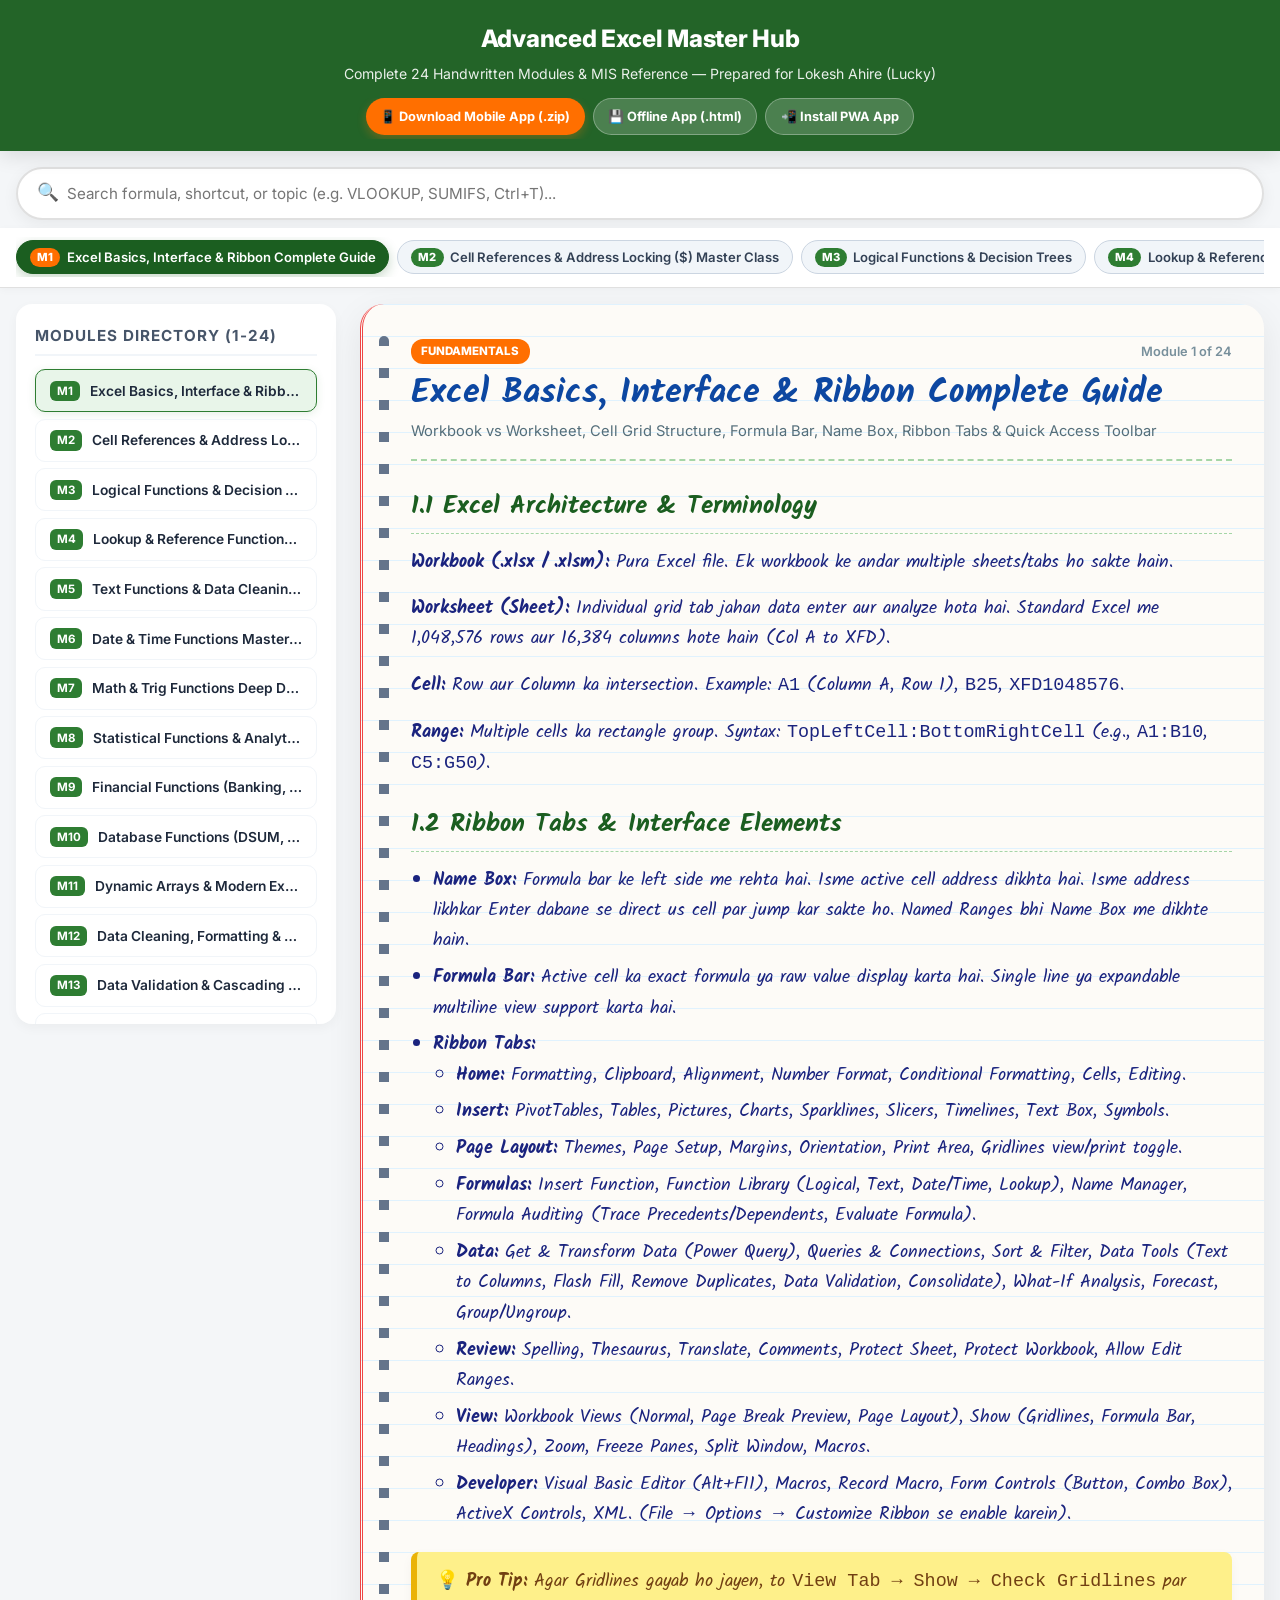
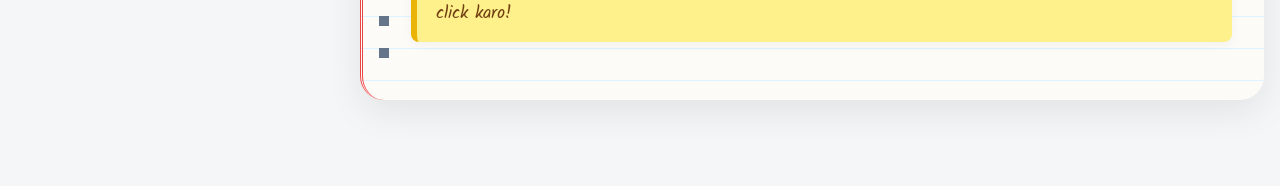
==== commit b3b4151e: "Upgrade mobile UI to fluid glassmorphic interface with pill carousel, real-time search, smooth tabs " ====
--- a/index.html
+++ b/index.html
@@ -2,132 +2,232 @@
 <html lang="en">
 <head>
   <meta charset="UTF-8" />
-  <meta name="viewport" content="width=device-width, initial-scale=1.0" />
-  <title>Advanced Excel Master Textbook — Lokesh Ahire (Lucky)</title>
+  <meta name="viewport" content="width=device-width, initial-scale=1.0, maximum-scale=1.0, user-scalable=no" />
+  <title>Advanced Excel Master Hub — Lokesh Ahire (Lucky)</title>
   <link rel="manifest" href="manifest.json" />
   <meta name="theme-color" content="#1b5e20" />
   <link rel="preconnect" href="https://fonts.googleapis.com">
   <link rel="preconnect" href="https://fonts.gstatic.com" crossorigin>
-  <link href="https://fonts.googleapis.com/css2?family=Caveat:wght@600;700&family=Inter:wght@400;500;600;700&family=Kalam:wght@400;700&family=Fira+Code:wght@400;600&display=swap" rel="stylesheet">
+  <link href="https://fonts.googleapis.com/css2?family=Caveat:wght@600;700&family=Inter:wght@400;500;600;700;800&family=Kalam:wght@400;700&family=Fira+Code:wght@400;600&display=swap" rel="stylesheet">
   <style>
     :root {
-      --bg-paper: #fcfbfa;
+      --bg-main: #f4f6f8;
       --bg-notebook: #fdfbf7;
       --primary: #1b5e20;
-      --primary-light: #2e7d32;
-      --accent: #d84315;
-      --text: #1a237e;
-      --text-dark: #212121;
+      --primary-gradient: linear-gradient(135deg, #1b5e20 0%, #004d40 100%);
+      --accent-orange: #ff6f00;
+      --accent-teal: #00897b;
+      --text-dark: #1a237e;
+      --text-muted: #546e7a;
       --line-color: #e0f2fe;
       --margin-line: #ef4444;
-      --card-bg: #ffffff;
-      --shadow: 0 4px 20px rgba(0,0,0,0.06);
-    }
-
-    * { box-sizing: border-box; margin: 0; padding: 0; }
+      --card-radius: 20px;
+      --shadow-sm: 0 4px 12px rgba(0,0,0,0.04);
+      --shadow-lg: 0 12px 36px rgba(0,0,0,0.08);
+    }
+
+    * { box-sizing: border-box; margin: 0; padding: 0; -webkit-tap-highlight-color: transparent; }
     
     body {
       font-family: 'Kalam', 'Caveat', cursive, sans-serif;
-      background-color: #eceff1;
+      background-color: var(--bg-main);
       color: #1a237e;
-      line-height: 1.6;
+      line-height: 1.65;
       font-size: 1.15rem;
-    }
-
-    /* Header Banner */
+      padding-bottom: 70px;
+    }
+
+    /* Glassmorphism Header Bar */
     .app-header {
-      background: linear-gradient(135deg, #1b5e20 0%, #004d40 100%);
+      background: rgba(27, 94, 32, 0.96);
+      backdrop-filter: blur(12px);
+      -webkit-backdrop-filter: blur(12px);
       color: #ffffff;
-      padding: 1.5rem 1rem;
+      padding: 1.2rem 1rem 0.8rem 1rem;
       text-align: center;
-      box-shadow: 0 4px 12px rgba(0,0,0,0.15);
       position: sticky;
       top: 0;
-      z-index: 100;
+      z-index: 1000;
+      box-shadow: 0 4px 20px rgba(0,0,0,0.12);
     }
 
     .app-header h1 {
       font-family: 'Inter', sans-serif;
-      font-size: 1.8rem;
-      font-weight: 700;
-      letter-spacing: -0.5px;
+      font-size: 1.5rem;
+      font-weight: 800;
+      letter-spacing: -0.3px;
     }
 
     .app-header p {
       font-family: 'Inter', sans-serif;
-      font-size: 0.95rem;
+      font-size: 0.88rem;
       opacity: 0.9;
       margin-top: 0.2rem;
     }
 
-    .action-bar {
+    /* Action Buttons Row */
+    .action-row {
       display: flex;
       gap: 0.5rem;
       justify-content: center;
       margin-top: 0.8rem;
-      flex-wrap: wrap;
+      overflow-x: auto;
+      padding-bottom: 0.2rem;
     }
 
     .btn {
       font-family: 'Inter', sans-serif;
-      font-size: 0.85rem;
-      font-weight: 600;
-      padding: 0.5rem 1rem;
+      font-size: 0.8rem;
+      font-weight: 700;
+      padding: 0.45rem 0.9rem;
       border-radius: 20px;
       border: none;
       cursor: pointer;
       text-decoration: none;
       transition: all 0.2s ease;
+      white-space: nowrap;
       display: inline-flex;
       align-items: center;
+      gap: 0.3rem;
+    }
+
+    .btn-orange { background: var(--accent-orange); color: #fff; box-shadow: 0 4px 10px rgba(255,111,0,0.3); }
+    .btn-glass { background: rgba(255,255,255,0.18); color: #fff; border: 1px solid rgba(255,255,255,0.3); }
+    .btn:active { transform: scale(0.96); }
+
+    /* Search & Filter Bar */
+    .search-container {
+      max-width: 1300px;
+      margin: 1rem auto 0.5rem auto;
+      padding: 0 1rem;
+    }
+
+    .search-box {
+      display: flex;
+      align-items: center;
+      background: #ffffff;
+      border-radius: 30px;
+      padding: 0.6rem 1.2rem;
+      box-shadow: 0 4px 16px rgba(0,0,0,0.06);
+      border: 2px solid #e0e0e0;
+      transition: all 0.2s ease;
+    }
+
+    .search-box:focus-within {
+      border-color: #2e7d32;
+      box-shadow: 0 4px 20px rgba(46,125,50,0.15);
+    }
+
+    .search-input {
+      border: none;
+      outline: none;
+      width: 100%;
+      font-family: 'Inter', sans-serif;
+      font-size: 0.95rem;
+      margin-left: 0.5rem;
+      background: transparent;
+    }
+
+    /* Mobile Pill Scroll Navigation Carousel */
+    .pill-carousel-wrapper {
+      background: #ffffff;
+      border-bottom: 1px solid #e0e0e0;
+      padding: 0.6rem 1rem;
+      position: sticky;
+      top: 105px;
+      z-index: 900;
+      box-shadow: 0 2px 8px rgba(0,0,0,0.03);
+    }
+
+    .pill-carousel {
+      display: flex;
+      gap: 0.5rem;
+      overflow-x: auto;
+      scrollbar-width: none;
+      -ms-overflow-style: none;
+      padding: 0.2rem 0;
+    }
+    .pill-carousel::-webkit-scrollbar { display: none; }
+
+    .mod-pill-btn {
+      flex-shrink: 0;
+      background: #f1f5f9;
+      border: 1px solid #cbd5e1;
+      border-radius: 20px;
+      padding: 0.4rem 0.8rem;
+      cursor: pointer;
+      display: flex;
+      align-items: center;
       gap: 0.4rem;
-    }
-
-    .btn-primary { background: #ff6f00; color: #fff; }
-    .btn-secondary { background: rgba(255,255,255,0.2); color: #fff; border: 1px solid rgba(255,255,255,0.4); }
-    .btn:hover { transform: translateY(-2px); opacity: 0.95; }
-
-    /* Layout Container */
-    .app-container {
+      transition: all 0.25s ease;
+    }
+
+    .mod-pill-btn.active {
+      background: #1b5e20;
+      border-color: #1b5e20;
+      box-shadow: 0 4px 12px rgba(27,94,32,0.25);
+    }
+
+    .pill-badge {
+      background: #2e7d32;
+      color: #ffffff;
+      font-family: 'Inter', sans-serif;
+      font-size: 0.7rem;
+      font-weight: 800;
+      padding: 0.15rem 0.45rem;
+      border-radius: 10px;
+    }
+    .mod-pill-btn.active .pill-badge { background: #ff6f00; }
+
+    .pill-text {
+      font-family: 'Inter', sans-serif;
+      font-size: 0.82rem;
+      font-weight: 600;
+      color: #334155;
+    }
+    .mod-pill-btn.active .pill-text { color: #ffffff; }
+
+    /* Layout Structure */
+    .app-layout {
       display: flex;
       max-width: 1400px;
-      margin: 1.5rem auto;
+      margin: 1rem auto;
       gap: 1.5rem;
       padding: 0 1rem;
     }
 
-    /* Sidebar Navigation */
-    .sidebar {
-      width: 340px;
+    /* Desktop Sidebar */
+    .desktop-sidebar {
+      width: 320px;
       flex-shrink: 0;
       background: #ffffff;
-      border-radius: 12px;
-      padding: 1rem;
-      box-shadow: var(--shadow);
-      max-height: calc(100vh - 120px);
+      border-radius: 16px;
+      padding: 1.2rem;
+      box-shadow: var(--shadow-sm);
+      max-height: calc(100vh - 180px);
       overflow-y: auto;
       position: sticky;
-      top: 100px;
-    }
-
-    .sidebar h3 {
+      top: 170px;
+    }
+
+    .desktop-sidebar h3 {
       font-family: 'Inter', sans-serif;
-      font-size: 1rem;
-      color: #37474f;
+      font-size: 0.95rem;
+      color: #475569;
       text-transform: uppercase;
       letter-spacing: 1px;
       margin-bottom: 0.8rem;
       padding-bottom: 0.4rem;
-      border-bottom: 2px solid #e0e0e0;
-    }
-
-    .mod-nav-btn {
+      border-bottom: 2px solid #f1f5f9;
+    }
+
+    .sidebar-btn {
       width: 100%;
       text-align: left;
       background: none;
-      border: 1px solid #f0f0f0;
-      padding: 0.6rem 0.8rem;
-      border-radius: 8px;
+      border: 1px solid #f1f5f9;
+      padding: 0.65rem 0.85rem;
+      border-radius: 10px;
       margin-bottom: 0.4rem;
       cursor: pointer;
       transition: all 0.2s ease;
@@ -136,40 +236,36 @@
       gap: 0.6rem;
     }
 
-    .mod-nav-btn:hover {
-      background: #f1f8e9;
-      border-color: #c8e6c9;
-    }
-
-    .mod-nav-btn.active {
+    .sidebar-btn:hover { background: #f8fafc; border-color: #cbd5e1; }
+    .sidebar-btn.active {
       background: #e8f5e9;
       border-color: #2e7d32;
-      box-shadow: 0 2px 6px rgba(46,125,50,0.15);
+      box-shadow: 0 2px 8px rgba(46,125,50,0.12);
     }
 
     .mod-num {
       background: #2e7d32;
       color: #ffffff;
       font-family: 'Inter', sans-serif;
-      font-size: 0.75rem;
+      font-size: 0.72rem;
       font-weight: 700;
-      padding: 0.2rem 0.5rem;
-      border-radius: 4px;
+      padding: 0.2rem 0.45rem;
+      border-radius: 6px;
       flex-shrink: 0;
     }
 
     .mod-name {
       font-family: 'Inter', sans-serif;
-      font-size: 0.88rem;
+      font-size: 0.86rem;
       font-weight: 600;
-      color: #263238;
+      color: #1e293b;
       white-space: nowrap;
       overflow: hidden;
       text-overflow: ellipsis;
     }
 
-    /* Main Notebook Content Area */
-    .main-content {
+    /* Notebook Content Container */
+    .main-notebook {
       flex-grow: 1;
       min-width: 0;
     }
@@ -178,312 +274,467 @@
       background-color: var(--bg-notebook);
       background-image: linear-gradient(var(--line-color) 1px, transparent 1px);
       background-size: 100% 2rem;
-      border-radius: 16px;
-      padding: 2.5rem 3rem 2.5rem 4rem;
-      box-shadow: 0 8px 30px rgba(0,0,0,0.08);
+      border-radius: 24px;
+      padding: 2.2rem 2rem 2.2rem 3rem;
+      box-shadow: var(--shadow-lg);
       position: relative;
       border-left: 3px double var(--margin-line);
     }
 
-    /* Notebook Spiral Bindings Effect */
+    /* Notebook Spiral Binding */
     .notebook-paper::before {
       content: '';
       position: absolute;
-      left: 1.2rem;
+      left: 1rem;
       top: 2rem;
       bottom: 2rem;
-      width: 12px;
-      background-image: repeating-linear-gradient(to bottom, #455a64 0, #455a64 12px, transparent 12px, transparent 2rem);
-      border-radius: 6px;
-    }
-
-    .module-card {
-      display: none;
-    }
-
-    .module-card.active {
-      display: block;
+      width: 10px;
+      background-image: repeating-linear-gradient(to bottom, #64748b 0, #64748b 10px, transparent 10px, transparent 2rem);
+      border-radius: 5px;
+    }
+
+    .module-card { display: none; }
+    .module-card.active { display: block; animation: fadeIn 0.3s ease; }
+
+    @keyframes fadeIn {
+      from { opacity: 0; transform: translateY(6px); }
+      to { opacity: 1; transform: translateY(0); }
     }
 
     .module-header {
-      border-bottom: 2px solid #1b5e20;
+      border-bottom: 2px dashed #a5d6a7;
       padding-bottom: 1rem;
       margin-bottom: 1.5rem;
     }
 
     .mod-tag {
-      background: #e65100;
+      background: var(--accent-orange);
       color: #ffffff;
       font-family: 'Inter', sans-serif;
-      font-size: 0.75rem;
-      font-weight: 700;
+      font-size: 0.72rem;
+      font-weight: 800;
       text-transform: uppercase;
-      padding: 0.2rem 0.6rem;
+      padding: 0.2rem 0.65rem;
       border-radius: 12px;
-      display: inline-block;
-      margin-bottom: 0.4rem;
     }
 
     .module-header h2 {
       font-family: 'Kalam', cursive;
-      font-size: 2.2rem;
+      font-size: 2.1rem;
       color: #0d47a1;
       font-weight: 700;
+      line-height: 1.25;
+      margin-top: 0.4rem;
     }
 
     .mod-desc {
       font-family: 'Inter', sans-serif;
-      font-size: 0.95rem;
-      color: #546e7a;
-      margin-top: 0.2rem;
+      font-size: 0.92rem;
+      color: var(--text-muted);
+      margin-top: 0.3rem;
     }
 
     .module-body h3 {
       font-family: 'Kalam', cursive;
-      font-size: 1.6rem;
+      font-size: 1.55rem;
       color: #1b5e20;
-      margin: 1.8rem 0 0.8rem 0;
+      margin: 1.6rem 0 0.8rem 0;
       border-bottom: 1px dashed #a5d6a7;
       padding-bottom: 0.3rem;
     }
 
-    .module-body p, .module-body ul, .module-body ol {
-      margin-bottom: 1rem;
-    }
-
-    .module-body ul, .module-body ol {
-      padding-left: 1.5rem;
-    }
-
-    .module-body li {
-      margin-bottom: 0.5rem;
-    }
-
-    /* Handwritten Code & Formula Box */
+    .module-body p, .module-body ul, .module-body ol { margin-bottom: 1rem; }
+    .module-body ul, .module-body ol { padding-left: 1.4rem; }
+    .module-body li { margin-bottom: 0.4rem; }
+
+    /* Handwritten Code Box */
     .code-snippet {
-      background: #212121;
-      color: #76ff03;
+      background: #0f172a;
+      color: #4ade80;
       font-family: 'Fira Code', monospace;
-      font-size: 0.95rem;
-      padding: 0.8rem 1.2rem;
-      border-radius: 8px;
+      font-size: 0.9rem;
+      padding: 0.9rem 1.2rem;
+      border-radius: 12px;
       margin: 1rem 0;
       overflow-x: auto;
-      box-shadow: inset 0 2px 6px rgba(0,0,0,0.5);
-    }
-
-    .code-snippet .comment {
-      color: #b0bec5;
-      font-style: italic;
-    }
-
-    /* Styled Handwritten Tables */
+      box-shadow: inset 0 2px 6px rgba(0,0,0,0.6);
+    }
+    .code-snippet .comment { color: #94a3b8; font-style: italic; }
+
+    /* Tables */
     .notes-table {
       width: 100%;
       border-collapse: collapse;
       margin: 1.2rem 0;
       background: #ffffff;
+      border-radius: 12px;
+      overflow: hidden;
+      box-shadow: 0 2px 10px rgba(0,0,0,0.04);
+    }
+
+    .notes-table th, .notes-table td {
+      padding: 0.75rem 0.9rem;
+      text-align: left;
+      border-bottom: 1px solid #f1f5f9;
+      font-family: 'Inter', sans-serif;
+      font-size: 0.88rem;
+    }
+
+    .notes-table th { background: #1b5e20; color: #ffffff; font-weight: 600; }
+    .notes-table tr:nth-child(even) { background: #f8fafc; }
+
+    /* Sticky Callout Box */
+    .note-box {
+      background: #fef08a;
+      border-left: 6px solid #eab308;
+      padding: 0.9rem 1.2rem;
       border-radius: 8px;
-      overflow: hidden;
-      box-shadow: 0 2px 8px rgba(0,0,0,0.04);
-    }
-
-    .notes-table th, .notes-table td {
-      padding: 0.8rem 1rem;
-      text-align: left;
-      border-bottom: 1px solid #e0e0e0;
+      margin: 1.4rem 0;
+      font-family: 'Kalam', cursive;
+      font-size: 1.15rem;
+      color: #713f12;
+      box-shadow: 0 4px 12px rgba(0,0,0,0.04);
+    }
+
+    /* Mobile Floating Bottom Bar */
+    .mobile-bottom-bar {
+      display: none;
+      position: fixed;
+      bottom: 0;
+      left: 0;
+      right: 0;
+      background: rgba(255,255,255,0.95);
+      backdrop-filter: blur(12px);
+      -webkit-backdrop-filter: blur(12px);
+      border-top: 1px solid #e2e8f0;
+      padding: 0.5rem 1rem;
+      z-index: 2000;
+      box-shadow: 0 -4px 16px rgba(0,0,0,0.08);
+      justify-content: space-around;
+      align-items: center;
+    }
+
+    .nav-item {
+      display: flex;
+      flex-direction: column;
+      align-items: center;
+      background: none;
+      border: none;
+      color: #64748b;
       font-family: 'Inter', sans-serif;
-      font-size: 0.92rem;
-    }
-
-    .notes-table th {
-      background: #1b5e20;
-      color: #ffffff;
+      font-size: 0.7rem;
       font-weight: 600;
-    }
-
-    .notes-table tr:nth-child(even) {
-      background: #f9fbe7;
-    }
-
-    /* Handwritten Sticky Callout Box */
-    .note-box {
-      background: #fff9c4;
-      border-left: 6px solid #fbc02d;
-      padding: 1rem 1.2rem;
-      border-radius: 4px;
-      margin: 1.5rem 0;
-      box-shadow: 2px 4px 10px rgba(0,0,0,0.05);
-      font-family: 'Kalam', cursive;
-      font-size: 1.2rem;
-      color: #332701;
-    }
-
-    /* Mobile Responsive Styles */
+      cursor: pointer;
+    }
+    .nav-item.active { color: #1b5e20; }
+    .nav-icon { font-size: 1.2rem; margin-bottom: 0.1rem; }
+
+    /* Responsive Queries */
     @media (max-width: 900px) {
-      .app-container { flex-direction: column; }
-      .sidebar { width: 100%; max-height: 250px; position: static; }
-      .notebook-paper { padding: 1.5rem 1.2rem 1.5rem 2.2rem; }
-      .notebook-paper::before { left: 0.6rem; }
+      .desktop-sidebar { display: none; }
+      .app-layout { padding: 0 0.6rem; }
+      .notebook-paper { padding: 1.5rem 1rem 1.5rem 2rem; border-radius: 16px; }
+      .notebook-paper::before { left: 0.5rem; }
+      .mobile-bottom-bar { display: flex; }
+      .module-header h2 { font-size: 1.7rem; }
+      .notes-table th, .notes-table td { padding: 0.6rem; font-size: 0.82rem; }
     }
   </style>
 </head>
 <body>
 
-  <!-- Header -->
+  <!-- Glassmorphism Top Header Bar -->
   <header class="app-header">
-    <h1>Advanced Excel Master Textbook</h1>
-    <p>Complete Handwritten Study Hub & MIS Reference — Prepared for Lokesh Ahire (Lucky)</p>
-    <div class="action-bar">
-      <a href="Excel_Notes_Mobile_App.zip" download class="btn btn-primary">📱 Download Mobile App (.zip)</a>
-      <a href="Excel_Notes_Offline_App.html" download class="btn btn-secondary">💾 Single Offline App (.html)</a>
-      <button class="btn btn-secondary" onclick="installPWA()">📲 Install PWA App</button>
+    <h1>Advanced Excel Master Hub</h1>
+    <p>Complete 24 Handwritten Modules & MIS Reference — Prepared for Lokesh Ahire (Lucky)</p>
+    <div class="action-row">
+      <a href="Excel_Notes_Mobile_App.zip" download class="btn btn-orange">📱 Download Mobile App (.zip)</a>
+      <a href="Excel_Notes_Offline_App.html" download class="btn btn-glass">💾 Offline App (.html)</a>
+      <button class="btn btn-glass" onclick="installPWA()">📲 Install PWA App</button>
     </div>
   </header>
 
-  <!-- App Main Content Layout -->
-  <div class="app-container">
+  <!-- Search Bar -->
+  <div class="search-container">
+    <div class="search-box">
+      <span style="font-size:1.1rem;">🔍</span>
+      <input type="text" id="searchInput" class="search-input" placeholder="Search formula, shortcut, or topic (e.g. VLOOKUP, SUMIFS, Ctrl+T)..." onkeyup="filterContent()" />
+    </div>
+  </div>
+
+  <!-- Mobile Horizontal Scroll Pill Carousel -->
+  <div class="pill-carousel-wrapper">
+    <div class="pill-carousel" id="pillContainer">
+      
+  <button class="mod-pill-btn" id="btn-mod1" onclick="showModule('mod1')">
+    <span class="pill-badge">M1</span>
+    <span class="pill-text">Excel Basics, Interface & Ribbon Complete Guide</span>
+  </button>
+
+  <button class="mod-pill-btn" id="btn-mod2" onclick="showModule('mod2')">
+    <span class="pill-badge">M2</span>
+    <span class="pill-text">Cell References & Address Locking ($) Master Class</span>
+  </button>
+
+  <button class="mod-pill-btn" id="btn-mod3" onclick="showModule('mod3')">
+    <span class="pill-badge">M3</span>
+    <span class="pill-text">Logical Functions & Decision Trees</span>
+  </button>
+
+  <button class="mod-pill-btn" id="btn-mod4" onclick="showModule('mod4')">
+    <span class="pill-badge">M4</span>
+    <span class="pill-text">Lookup & Reference Functions Master Class</span>
+  </button>
+
+  <button class="mod-pill-btn" id="btn-mod5" onclick="showModule('mod5')">
+    <span class="pill-badge">M5</span>
+    <span class="pill-text">Text Functions & Data Cleaning Complete Reference</span>
+  </button>
+
+  <button class="mod-pill-btn" id="btn-mod6" onclick="showModule('mod6')">
+    <span class="pill-badge">M6</span>
+    <span class="pill-text">Date & Time Functions Master Class</span>
+  </button>
+
+  <button class="mod-pill-btn" id="btn-mod7" onclick="showModule('mod7')">
+    <span class="pill-badge">M7</span>
+    <span class="pill-text">Math & Trig Functions Deep Dive</span>
+  </button>
+
+  <button class="mod-pill-btn" id="btn-mod8" onclick="showModule('mod8')">
+    <span class="pill-badge">M8</span>
+    <span class="pill-text">Statistical Functions & Analytics</span>
+  </button>
+
+  <button class="mod-pill-btn" id="btn-mod9" onclick="showModule('mod9')">
+    <span class="pill-badge">M9</span>
+    <span class="pill-text">Financial Functions (Banking, EMI & Investment)</span>
+  </button>
+
+  <button class="mod-pill-btn" id="btn-mod10" onclick="showModule('mod10')">
+    <span class="pill-badge">M10</span>
+    <span class="pill-text">Database Functions (DSUM, DCOUNT, DAVERAGE...)</span>
+  </button>
+
+  <button class="mod-pill-btn" id="btn-mod11" onclick="showModule('mod11')">
+    <span class="pill-badge">M11</span>
+    <span class="pill-text">Dynamic Arrays & Modern Excel 365 Functions</span>
+  </button>
+
+  <button class="mod-pill-btn" id="btn-mod12" onclick="showModule('mod12')">
+    <span class="pill-badge">M12</span>
+    <span class="pill-text">Data Cleaning, Formatting & Transformation</span>
+  </button>
+
+  <button class="mod-pill-btn" id="btn-mod13" onclick="showModule('mod13')">
+    <span class="pill-badge">M13</span>
+    <span class="pill-text">Data Validation & Cascading Dropdowns</span>
+  </button>
+
+  <button class="mod-pill-btn" id="btn-mod14" onclick="showModule('mod14')">
+    <span class="pill-badge">M14</span>
+    <span class="pill-text">Conditional Formatting Master Class</span>
+  </button>
+
+  <button class="mod-pill-btn" id="btn-mod15" onclick="showModule('mod15')">
+    <span class="pill-badge">M15</span>
+    <span class="pill-text">PivotTables & PivotCharts Master Class</span>
+  </button>
+
+  <button class="mod-pill-btn" id="btn-mod16" onclick="showModule('mod16')">
+    <span class="pill-badge">M16</span>
+    <span class="pill-text">Advanced Visual Charts & Dynamic Dashboards</span>
+  </button>
+
+  <button class="mod-pill-btn" id="btn-mod17" onclick="showModule('mod17')">
+    <span class="pill-badge">M17</span>
+    <span class="pill-text">What-If Analysis & Optimization Solver</span>
+  </button>
+
+  <button class="mod-pill-btn" id="btn-mod18" onclick="showModule('mod18')">
+    <span class="pill-badge">M18</span>
+    <span class="pill-text">Power Query ETL (Data Cleaning & Transformation)</span>
+  </button>
+
+  <button class="mod-pill-btn" id="btn-mod19" onclick="showModule('mod19')">
+    <span class="pill-badge">M19</span>
+    <span class="pill-text">Power Pivot & Data Model (DAX Master Class)</span>
+  </button>
+
+  <button class="mod-pill-btn" id="btn-mod20" onclick="showModule('mod20')">
+    <span class="pill-badge">M20</span>
+    <span class="pill-text">Macros & VBA Automation Fundamentals</span>
+  </button>
+
+  <button class="mod-pill-btn" id="btn-mod21" onclick="showModule('mod21')">
+    <span class="pill-badge">M21</span>
+    <span class="pill-text">Protection, Security & Collaboration</span>
+  </button>
+
+  <button class="mod-pill-btn" id="btn-mod22" onclick="showModule('mod22')">
+    <span class="pill-badge">M22</span>
+    <span class="pill-text">105 Essential Keyboard Shortcuts Master List</span>
+  </button>
+
+  <button class="mod-pill-btn" id="btn-mod23" onclick="showModule('mod23')">
+    <span class="pill-badge">M23</span>
+    <span class="pill-text">Complete Excel Error Troubleshooting Cheat Sheet</span>
+  </button>
+
+  <button class="mod-pill-btn" id="btn-mod24" onclick="showModule('mod24')">
+    <span class="pill-badge">M24</span>
+    <span class="pill-text">100 MIS Data Analyst Practical Real-World Case Studies</span>
+  </button>
+
+    </div>
+  </div>
+
+  <!-- Main App Layout -->
+  <div class="app-layout">
     
-    <!-- Sidebar Navigation -->
-    <aside class="sidebar">
-      <h3>Table of Contents</h3>
-      <div id="navContainer">
+    <!-- Desktop Sidebar -->
+    <aside class="desktop-sidebar">
+      <h3>Modules Directory (1-24)</h3>
+      <div id="sidebarContainer">
         
-    <button class="mod-nav-btn" onclick="showModule('mod1')">
-      <span class="mod-num">M1</span>
-      <span class="mod-name">Excel Basics, Interface & Ribbon Complete Guide</span>
-    </button>
-
-    <button class="mod-nav-btn" onclick="showModule('mod2')">
-      <span class="mod-num">M2</span>
-      <span class="mod-name">Cell References & Address Locking ($) Master Class</span>
-    </button>
-
-    <button class="mod-nav-btn" onclick="showModule('mod3')">
-      <span class="mod-num">M3</span>
-      <span class="mod-name">Logical Functions & Decision Trees</span>
-    </button>
-
-    <button class="mod-nav-btn" onclick="showModule('mod4')">
-      <span class="mod-num">M4</span>
-      <span class="mod-name">Lookup & Reference Functions Master Class</span>
-    </button>
-
-    <button class="mod-nav-btn" onclick="showModule('mod5')">
-      <span class="mod-num">M5</span>
-      <span class="mod-name">Text Functions & Data Cleaning Complete Reference</span>
-    </button>
-
-    <button class="mod-nav-btn" onclick="showModule('mod6')">
-      <span class="mod-num">M6</span>
-      <span class="mod-name">Date & Time Functions Master Class</span>
-    </button>
-
-    <button class="mod-nav-btn" onclick="showModule('mod7')">
-      <span class="mod-num">M7</span>
-      <span class="mod-name">Math & Trig Functions Deep Dive</span>
-    </button>
-
-    <button class="mod-nav-btn" onclick="showModule('mod8')">
-      <span class="mod-num">M8</span>
-      <span class="mod-name">Statistical Functions & Analytics</span>
-    </button>
-
-    <button class="mod-nav-btn" onclick="showModule('mod9')">
-      <span class="mod-num">M9</span>
-      <span class="mod-name">Financial Functions (Banking, EMI & Investment)</span>
-    </button>
-
-    <button class="mod-nav-btn" onclick="showModule('mod10')">
-      <span class="mod-num">M10</span>
-      <span class="mod-name">Database Functions (DSUM, DCOUNT, DAVERAGE...)</span>
-    </button>
-
-    <button class="mod-nav-btn" onclick="showModule('mod11')">
-      <span class="mod-num">M11</span>
-      <span class="mod-name">Dynamic Arrays & Modern Excel 365 Functions</span>
-    </button>
-
-    <button class="mod-nav-btn" onclick="showModule('mod12')">
-      <span class="mod-num">M12</span>
-      <span class="mod-name">Data Cleaning, Formatting & Transformation</span>
-    </button>
-
-    <button class="mod-nav-btn" onclick="showModule('mod13')">
-      <span class="mod-num">M13</span>
-      <span class="mod-name">Data Validation & Cascading Dropdowns</span>
-    </button>
-
-    <button class="mod-nav-btn" onclick="showModule('mod14')">
-      <span class="mod-num">M14</span>
-      <span class="mod-name">Conditional Formatting Master Class</span>
-    </button>
-
-    <button class="mod-nav-btn" onclick="showModule('mod15')">
-      <span class="mod-num">M15</span>
-      <span class="mod-name">PivotTables & PivotCharts Master Class</span>
-    </button>
-
-    <button class="mod-nav-btn" onclick="showModule('mod16')">
-      <span class="mod-num">M16</span>
-      <span class="mod-name">Advanced Visual Charts & Dynamic Dashboards</span>
-    </button>
-
-    <button class="mod-nav-btn" onclick="showModule('mod17')">
-      <span class="mod-num">M17</span>
-      <span class="mod-name">What-If Analysis & Optimization Solver</span>
-    </button>
-
-    <button class="mod-nav-btn" onclick="showModule('mod18')">
-      <span class="mod-num">M18</span>
-      <span class="mod-name">Power Query ETL (Data Cleaning & Transformation)</span>
-    </button>
-
-    <button class="mod-nav-btn" onclick="showModule('mod19')">
-      <span class="mod-num">M19</span>
-      <span class="mod-name">Power Pivot & Data Model (DAX Master Class)</span>
-    </button>
-
-    <button class="mod-nav-btn" onclick="showModule('mod20')">
-      <span class="mod-num">M20</span>
-      <span class="mod-name">Macros & VBA Automation Fundamentals</span>
-    </button>
-
-    <button class="mod-nav-btn" onclick="showModule('mod21')">
-      <span class="mod-num">M21</span>
-      <span class="mod-name">Protection, Security & Collaboration</span>
-    </button>
-
-    <button class="mod-nav-btn" onclick="showModule('mod22')">
-      <span class="mod-num">M22</span>
-      <span class="mod-name">105 Essential Keyboard Shortcuts Master List</span>
-    </button>
-
-    <button class="mod-nav-btn" onclick="showModule('mod23')">
-      <span class="mod-num">M23</span>
-      <span class="mod-name">Complete Excel Error Troubleshooting Cheat Sheet</span>
-    </button>
-
-    <button class="mod-nav-btn" onclick="showModule('mod24')">
-      <span class="mod-num">M24</span>
-      <span class="mod-name">100 MIS Data Analyst Practical Real-World Case Studies</span>
-    </button>
+  <button class="sidebar-btn" id="sbtn-mod1" onclick="showModule('mod1')">
+    <span class="mod-num">M1</span>
+    <span class="mod-name">Excel Basics, Interface & Ribbon Complete Guide</span>
+  </button>
+
+  <button class="sidebar-btn" id="sbtn-mod2" onclick="showModule('mod2')">
+    <span class="mod-num">M2</span>
+    <span class="mod-name">Cell References & Address Locking ($) Master Class</span>
+  </button>
+
+  <button class="sidebar-btn" id="sbtn-mod3" onclick="showModule('mod3')">
+    <span class="mod-num">M3</span>
+    <span class="mod-name">Logical Functions & Decision Trees</span>
+  </button>
+
+  <button class="sidebar-btn" id="sbtn-mod4" onclick="showModule('mod4')">
+    <span class="mod-num">M4</span>
+    <span class="mod-name">Lookup & Reference Functions Master Class</span>
+  </button>
+
+  <button class="sidebar-btn" id="sbtn-mod5" onclick="showModule('mod5')">
+    <span class="mod-num">M5</span>
+    <span class="mod-name">Text Functions & Data Cleaning Complete Reference</span>
+  </button>
+
+  <button class="sidebar-btn" id="sbtn-mod6" onclick="showModule('mod6')">
+    <span class="mod-num">M6</span>
+    <span class="mod-name">Date & Time Functions Master Class</span>
+  </button>
+
+  <button class="sidebar-btn" id="sbtn-mod7" onclick="showModule('mod7')">
+    <span class="mod-num">M7</span>
+    <span class="mod-name">Math & Trig Functions Deep Dive</span>
+  </button>
+
+  <button class="sidebar-btn" id="sbtn-mod8" onclick="showModule('mod8')">
+    <span class="mod-num">M8</span>
+    <span class="mod-name">Statistical Functions & Analytics</span>
+  </button>
+
+  <button class="sidebar-btn" id="sbtn-mod9" onclick="showModule('mod9')">
+    <span class="mod-num">M9</span>
+    <span class="mod-name">Financial Functions (Banking, EMI & Investment)</span>
+  </button>
+
+  <button class="sidebar-btn" id="sbtn-mod10" onclick="showModule('mod10')">
+    <span class="mod-num">M10</span>
+    <span class="mod-name">Database Functions (DSUM, DCOUNT, DAVERAGE...)</span>
+  </button>
+
+  <button class="sidebar-btn" id="sbtn-mod11" onclick="showModule('mod11')">
+    <span class="mod-num">M11</span>
+    <span class="mod-name">Dynamic Arrays & Modern Excel 365 Functions</span>
+  </button>
+
+  <button class="sidebar-btn" id="sbtn-mod12" onclick="showModule('mod12')">
+    <span class="mod-num">M12</span>
+    <span class="mod-name">Data Cleaning, Formatting & Transformation</span>
+  </button>
+
+  <button class="sidebar-btn" id="sbtn-mod13" onclick="showModule('mod13')">
+    <span class="mod-num">M13</span>
+    <span class="mod-name">Data Validation & Cascading Dropdowns</span>
+  </button>
+
+  <button class="sidebar-btn" id="sbtn-mod14" onclick="showModule('mod14')">
+    <span class="mod-num">M14</span>
+    <span class="mod-name">Conditional Formatting Master Class</span>
+  </button>
+
+  <button class="sidebar-btn" id="sbtn-mod15" onclick="showModule('mod15')">
+    <span class="mod-num">M15</span>
+    <span class="mod-name">PivotTables & PivotCharts Master Class</span>
+  </button>
+
+  <button class="sidebar-btn" id="sbtn-mod16" onclick="showModule('mod16')">
+    <span class="mod-num">M16</span>
+    <span class="mod-name">Advanced Visual Charts & Dynamic Dashboards</span>
+  </button>
+
+  <button class="sidebar-btn" id="sbtn-mod17" onclick="showModule('mod17')">
+    <span class="mod-num">M17</span>
+    <span class="mod-name">What-If Analysis & Optimization Solver</span>
+  </button>
+
+  <button class="sidebar-btn" id="sbtn-mod18" onclick="showModule('mod18')">
+    <span class="mod-num">M18</span>
+    <span class="mod-name">Power Query ETL (Data Cleaning & Transformation)</span>
+  </button>
+
+  <button class="sidebar-btn" id="sbtn-mod19" onclick="showModule('mod19')">
+    <span class="mod-num">M19</span>
+    <span class="mod-name">Power Pivot & Data Model (DAX Master Class)</span>
+  </button>
+
+  <button class="sidebar-btn" id="sbtn-mod20" onclick="showModule('mod20')">
+    <span class="mod-num">M20</span>
+    <span class="mod-name">Macros & VBA Automation Fundamentals</span>
+  </button>
+
+  <button class="sidebar-btn" id="sbtn-mod21" onclick="showModule('mod21')">
+    <span class="mod-num">M21</span>
+    <span class="mod-name">Protection, Security & Collaboration</span>
+  </button>
+
+  <button class="sidebar-btn" id="sbtn-mod22" onclick="showModule('mod22')">
+    <span class="mod-num">M22</span>
+    <span class="mod-name">105 Essential Keyboard Shortcuts Master List</span>
+  </button>
+
+  <button class="sidebar-btn" id="sbtn-mod23" onclick="showModule('mod23')">
+    <span class="mod-num">M23</span>
+    <span class="mod-name">Complete Excel Error Troubleshooting Cheat Sheet</span>
+  </button>
+
+  <button class="sidebar-btn" id="sbtn-mod24" onclick="showModule('mod24')">
+    <span class="mod-num">M24</span>
+    <span class="mod-name">100 MIS Data Analyst Practical Real-World Case Studies</span>
+  </button>
 
       </div>
     </aside>
 
-    <!-- Main Notebook Paper Area -->
-    <main class="main-content">
+    <!-- Main Notebook Area -->
+    <main class="main-notebook">
       <div class="notebook-paper">
         
-    <article id="mod1" class="module-card">
-      <div class="module-header">
+  <article id="mod1" class="module-card">
+    <div class="module-header">
+      <div style="display:flex; align-items:center; justify-content:space-between; gap:0.5rem; margin-bottom:0.5rem;">
         <span class="mod-tag">Fundamentals</span>
-        <h2>Module 1: Excel Basics, Interface & Ribbon Complete Guide</h2>
-        <p class="mod-desc">Workbook vs Worksheet, Cell Grid Structure, Formula Bar, Name Box, Ribbon Tabs & Quick Access Toolbar</p>
+        <span style="font-family:'Inter',sans-serif; font-size:0.8rem; color:#78909c; font-weight:600;">Module 1 of 24</span>
       </div>
-      <div class="module-body">
-        
+      <h2>Excel Basics, Interface & Ribbon Complete Guide</h2>
+      <p class="mod-desc">Workbook vs Worksheet, Cell Grid Structure, Formula Bar, Name Box, Ribbon Tabs & Quick Access Toolbar</p>
+    </div>
+    <div class="module-body">
+      
       <h3>1.1 Excel Architecture & Terminology</h3>
       <p><b>Workbook (.xlsx / .xlsm):</b> Pura Excel file. Ek workbook ke andar multiple sheets/tabs ho sakte hain.</p>
       <p><b>Worksheet (Sheet):</b> Individual grid tab jahan data enter aur analyze hota hai. Standard Excel me 1,048,576 rows aur 16,384 columns hote hain (Col A to XFD).</p>
@@ -512,17 +763,20 @@
         <b>💡 Pro Tip:</b> Agar Gridlines gayab ho jayen, to <code>View Tab → Show → Check Gridlines</code> par click karo!
       </div>
     
+    </div>
+  </article>
+
+  <article id="mod2" class="module-card">
+    <div class="module-header">
+      <div style="display:flex; align-items:center; justify-content:space-between; gap:0.5rem; margin-bottom:0.5rem;">
+        <span class="mod-tag">Core Formula Rules</span>
+        <span style="font-family:'Inter',sans-serif; font-size:0.8rem; color:#78909c; font-weight:600;">Module 2 of 24</span>
       </div>
-    </article>
-
-    <article id="mod2" class="module-card">
-      <div class="module-header">
-        <span class="mod-tag">Core Formula Rules</span>
-        <h2>Module 2: Cell References & Address Locking ($) Master Class</h2>
-        <p class="mod-desc">Relative (A1), Absolute ($A$1), Mixed ($A1 / A$1), 3-D References across Sheets & Structured Table References</p>
-      </div>
-      <div class="module-body">
-        
+      <h2>Cell References & Address Locking ($) Master Class</h2>
+      <p class="mod-desc">Relative (A1), Absolute ($A$1), Mixed ($A1 / A$1), 3-D References across Sheets & Structured Table References</p>
+    </div>
+    <div class="module-body">
+      
       <h3>2.1 The 3 Types of Cell References</h3>
       <table class="notes-table">
         <thead>
@@ -579,17 +833,20 @@
       <div class="code-snippet">=SUM(SalesTable[Sales_Amount])</div>
       <div class="code-snippet">=[@Qty] * [@Price]  <span class="comment">-- Current row calculation</span></div>
     
+    </div>
+  </article>
+
+  <article id="mod3" class="module-card">
+    <div class="module-header">
+      <div style="display:flex; align-items:center; justify-content:space-between; gap:0.5rem; margin-bottom:0.5rem;">
+        <span class="mod-tag">Formulas & Logic</span>
+        <span style="font-family:'Inter',sans-serif; font-size:0.8rem; color:#78909c; font-weight:600;">Module 3 of 24</span>
       </div>
-    </article>
-
-    <article id="mod3" class="module-card">
-      <div class="module-header">
-        <span class="mod-tag">Formulas & Logic</span>
-        <h2>Module 3: Logical Functions & Decision Trees</h2>
-        <p class="mod-desc">IF, Nested IF, IFS, AND, OR, NOT, XOR, IFERROR, IFNA, SWITCH & IS-Information Functions</p>
-      </div>
-      <div class="module-body">
-        
+      <h2>Logical Functions & Decision Trees</h2>
+      <p class="mod-desc">IF, Nested IF, IFS, AND, OR, NOT, XOR, IFERROR, IFNA, SWITCH & IS-Information Functions</p>
+    </div>
+    <div class="module-body">
+      
       <h3>3.1 Complete Logical Function Reference</h3>
       <table class="notes-table">
         <thead>
@@ -667,17 +924,20 @@
         <li><code>=ISERROR(cell)</code>: Koi bhi error ho to TRUE.</li>
       </ul>
     
+    </div>
+  </article>
+
+  <article id="mod4" class="module-card">
+    <div class="module-header">
+      <div style="display:flex; align-items:center; justify-content:space-between; gap:0.5rem; margin-bottom:0.5rem;">
+        <span class="mod-tag">Most Important Section</span>
+        <span style="font-family:'Inter',sans-serif; font-size:0.8rem; color:#78909c; font-weight:600;">Module 4 of 24</span>
       </div>
-    </article>
-
-    <article id="mod4" class="module-card">
-      <div class="module-header">
-        <span class="mod-tag">Most Important Section</span>
-        <h2>Module 4: Lookup & Reference Functions Master Class</h2>
-        <p class="mod-desc">VLOOKUP, HLOOKUP, XLOOKUP, INDEX+MATCH, XMATCH, OFFSET, INDIRECT, CHOOSE, LOOKUP, ROW, COLUMN, ADDRESS, TRANSPOSE</p>
-      </div>
-      <div class="module-body">
-        
+      <h2>Lookup & Reference Functions Master Class</h2>
+      <p class="mod-desc">VLOOKUP, HLOOKUP, XLOOKUP, INDEX+MATCH, XMATCH, OFFSET, INDIRECT, CHOOSE, LOOKUP, ROW, COLUMN, ADDRESS, TRANSPOSE</p>
+    </div>
+    <div class="module-body">
+      
       <h3>4.1 VLOOKUP (Vertical Lookup)</h3>
       <div class="code-snippet">=VLOOKUP(lookup_value, table_array, col_index_num, [range_lookup])</div>
       <ul>
@@ -744,17 +1004,20 @@
         </tbody>
       </table>
     
+    </div>
+  </article>
+
+  <article id="mod5" class="module-card">
+    <div class="module-header">
+      <div style="display:flex; align-items:center; justify-content:space-between; gap:0.5rem; margin-bottom:0.5rem;">
+        <span class="mod-tag">Data Cleaning</span>
+        <span style="font-family:'Inter',sans-serif; font-size:0.8rem; color:#78909c; font-weight:600;">Module 5 of 24</span>
       </div>
-    </article>
-
-    <article id="mod5" class="module-card">
-      <div class="module-header">
-        <span class="mod-tag">Data Cleaning</span>
-        <h2>Module 5: Text Functions & Data Cleaning Complete Reference</h2>
-        <p class="mod-desc">LEFT, RIGHT, MID, LEN, TRIM, CLEAN, UPPER, LOWER, PROPER, CONCAT, TEXTJOIN, SUBSTITUTE, REPLACE, FIND, SEARCH, TEXT, VALUE, TEXTSPLIT, TEXTBEFORE, TEXTAFTER</p>
-      </div>
-      <div class="module-body">
-        
+      <h2>Text Functions & Data Cleaning Complete Reference</h2>
+      <p class="mod-desc">LEFT, RIGHT, MID, LEN, TRIM, CLEAN, UPPER, LOWER, PROPER, CONCAT, TEXTJOIN, SUBSTITUTE, REPLACE, FIND, SEARCH, TEXT, VALUE, TEXTSPLIT, TEXTBEFORE, TEXTAFTER</p>
+    </div>
+    <div class="module-body">
+      
       <h3>5.1 Text Manipulation & Cleaning Functions</h3>
       <table class="notes-table">
         <thead>
@@ -833,17 +1096,20 @@
         <code>=MID(A2, FIND("@", A2)+1, LEN(A2))</code>
       </div>
     
+    </div>
+  </article>
+
+  <article id="mod6" class="module-card">
+    <div class="module-header">
+      <div style="display:flex; align-items:center; justify-content:space-between; gap:0.5rem; margin-bottom:0.5rem;">
+        <span class="mod-tag">Time Series Analysis</span>
+        <span style="font-family:'Inter',sans-serif; font-size:0.8rem; color:#78909c; font-weight:600;">Module 6 of 24</span>
       </div>
-    </article>
-
-    <article id="mod6" class="module-card">
-      <div class="module-header">
-        <span class="mod-tag">Time Series Analysis</span>
-        <h2>Module 6: Date & Time Functions Master Class</h2>
-        <p class="mod-desc">TODAY, NOW, DATE, TIME, DAY, MONTH, YEAR, HOUR, MINUTE, SECOND, EDATE, EOMONTH, DATEDIF, NETWORKDAYS, WORKDAY, WEEKDAY, WEEKNUM, YEARFRAC</p>
-      </div>
-      <div class="module-body">
-        
+      <h2>Date & Time Functions Master Class</h2>
+      <p class="mod-desc">TODAY, NOW, DATE, TIME, DAY, MONTH, YEAR, HOUR, MINUTE, SECOND, EDATE, EOMONTH, DATEDIF, NETWORKDAYS, WORKDAY, WEEKDAY, WEEKNUM, YEARFRAC</p>
+    </div>
+    <div class="module-body">
+      
       <h3>6.1 Excel Date System Fundamental</h3>
       <p>Excel me <b>Date ek Serial Number hoti hai</b> (1 = 1st January 1900). Time ek decimal fraction hota hai (0.5 = 12:00 PM Noon). Isliye dates ko directly subtract (subtract <code>End_Date - Start_Date</code>) karke days nikal sakte ho!</p>
 
@@ -915,17 +1181,20 @@
         <code>=DATEDIF(DOB_Cell, TODAY(), "Y") & " Years, " & DATEDIF(DOB_Cell, TODAY(), "YM") & " Months"</code>
       </div>
     
+    </div>
+  </article>
+
+  <article id="mod7" class="module-card">
+    <div class="module-header">
+      <div style="display:flex; align-items:center; justify-content:space-between; gap:0.5rem; margin-bottom:0.5rem;">
+        <span class="mod-tag">Core Math Engine</span>
+        <span style="font-family:'Inter',sans-serif; font-size:0.8rem; color:#78909c; font-weight:600;">Module 7 of 24</span>
       </div>
-    </article>
-
-    <article id="mod7" class="module-card">
-      <div class="module-header">
-        <span class="mod-tag">Core Math Engine</span>
-        <h2>Module 7: Math & Trig Functions Deep Dive</h2>
-        <p class="mod-desc">SUM, SUMIF, SUMIFS, SUMPRODUCT, SUBTOTAL, AGGREGATE, ABS, MOD, ROUND, ROUNDUP, ROUNDDOWN, INT, TRUNC, CEILING, FLOOR, MROUND, RAND, RANDBETWEEN</p>
-      </div>
-      <div class="module-body">
-        
+      <h2>Math & Trig Functions Deep Dive</h2>
+      <p class="mod-desc">SUM, SUMIF, SUMIFS, SUMPRODUCT, SUBTOTAL, AGGREGATE, ABS, MOD, ROUND, ROUNDUP, ROUNDDOWN, INT, TRUNC, CEILING, FLOOR, MROUND, RAND, RANDBETWEEN</p>
+    </div>
+    <div class="module-body">
+      
       <h3>7.1 Aggregation & Multi-Criteria Math Functions</h3>
       <table class="notes-table">
         <thead>
@@ -984,17 +1253,20 @@
         </tbody>
       </table>
     
+    </div>
+  </article>
+
+  <article id="mod8" class="module-card">
+    <div class="module-header">
+      <div style="display:flex; align-items:center; justify-content:space-between; gap:0.5rem; margin-bottom:0.5rem;">
+        <span class="mod-tag">Data Science & MIS</span>
+        <span style="font-family:'Inter',sans-serif; font-size:0.8rem; color:#78909c; font-weight:600;">Module 8 of 24</span>
       </div>
-    </article>
-
-    <article id="mod8" class="module-card">
-      <div class="module-header">
-        <span class="mod-tag">Data Science & MIS</span>
-        <h2>Module 8: Statistical Functions & Analytics</h2>
-        <p class="mod-desc">AVERAGE, AVERAGEIF, AVERAGEIFS, COUNT, COUNTA, COUNTBLANK, COUNTIF, COUNTIFS, MAX, MAXIFS, MIN, MINIFS, MEDIAN, MODE, LARGE, SMALL, RANK.EQ, FREQUENCY</p>
-      </div>
-      <div class="module-body">
-        
+      <h2>Statistical Functions & Analytics</h2>
+      <p class="mod-desc">AVERAGE, AVERAGEIF, AVERAGEIFS, COUNT, COUNTA, COUNTBLANK, COUNTIF, COUNTIFS, MAX, MAXIFS, MIN, MINIFS, MEDIAN, MODE, LARGE, SMALL, RANK.EQ, FREQUENCY</p>
+    </div>
+    <div class="module-body">
+      
       <h3>8.1 Complete Statistical Analytics Functions</h3>
       <table class="notes-table">
         <thead>
@@ -1048,17 +1320,20 @@
         </tbody>
       </table>
     
+    </div>
+  </article>
+
+  <article id="mod9" class="module-card">
+    <div class="module-header">
+      <div style="display:flex; align-items:center; justify-content:space-between; gap:0.5rem; margin-bottom:0.5rem;">
+        <span class="mod-tag">Finance & Accounting</span>
+        <span style="font-family:'Inter',sans-serif; font-size:0.8rem; color:#78909c; font-weight:600;">Module 9 of 24</span>
       </div>
-    </article>
-
-    <article id="mod9" class="module-card">
-      <div class="module-header">
-        <span class="mod-tag">Finance & Accounting</span>
-        <h2>Module 9: Financial Functions (Banking, EMI & Investment)</h2>
-        <p class="mod-desc">PMT, IPMT, PPMT, RATE, NPER, PV, FV, NPV, IRR, XNPV, XIRR, CUMIPMT, CUMPRINC</p>
-      </div>
-      <div class="module-body">
-        
+      <h2>Financial Functions (Banking, EMI & Investment)</h2>
+      <p class="mod-desc">PMT, IPMT, PPMT, RATE, NPER, PV, FV, NPV, IRR, XNPV, XIRR, CUMIPMT, CUMPRINC</p>
+    </div>
+    <div class="module-body">
+      
       <h3>9.1 Loan EMI & Investment Functions</h3>
       <table class="notes-table">
         <thead>
@@ -1107,17 +1382,20 @@
         <code>=PMT(8.5%/12, 20*12, -5000000) → ₹43,391 per month</code>
       </div>
     
+    </div>
+  </article>
+
+  <article id="mod10" class="module-card">
+    <div class="module-header">
+      <div style="display:flex; align-items:center; justify-content:space-between; gap:0.5rem; margin-bottom:0.5rem;">
+        <span class="mod-tag">Advanced Querying</span>
+        <span style="font-family:'Inter',sans-serif; font-size:0.8rem; color:#78909c; font-weight:600;">Module 10 of 24</span>
       </div>
-    </article>
-
-    <article id="mod10" class="module-card">
-      <div class="module-header">
-        <span class="mod-tag">Advanced Querying</span>
-        <h2>Module 10: Database Functions (DSUM, DCOUNT, DAVERAGE...)</h2>
-        <p class="mod-desc">DSUM, DCOUNT, DCOUNTA, DAVERAGE, DMAX, DMIN, DGET for criteria-table driven database calculations</p>
-      </div>
-      <div class="module-body">
-        
+      <h2>Database Functions (DSUM, DCOUNT, DAVERAGE...)</h2>
+      <p class="mod-desc">DSUM, DCOUNT, DCOUNTA, DAVERAGE, DMAX, DMIN, DGET for criteria-table driven database calculations</p>
+    </div>
+    <div class="module-body">
+      
       <h3>10.1 Database Functions Architecture</h3>
       <p>Database Functions Excel ke internal mini-SQL engines hain. Ye pure table me se criteria-block range ke mutabiq dynamic aggregate karte hain. Sabhi Database functions <code>D</code> se start hote hain.</p>
       
@@ -1132,17 +1410,20 @@
         <li><b>DGET:</b> Criteria matching exact single record extract karta hai (Lookup alternative).</li>
       </ul>
     
+    </div>
+  </article>
+
+  <article id="mod11" class="module-card">
+    <div class="module-header">
+      <div style="display:flex; align-items:center; justify-content:space-between; gap:0.5rem; margin-bottom:0.5rem;">
+        <span class="mod-tag">Modern Excel 365</span>
+        <span style="font-family:'Inter',sans-serif; font-size:0.8rem; color:#78909c; font-weight:600;">Module 11 of 24</span>
       </div>
-    </article>
-
-    <article id="mod11" class="module-card">
-      <div class="module-header">
-        <span class="mod-tag">Modern Excel 365</span>
-        <h2>Module 11: Dynamic Arrays & Modern Excel 365 Functions</h2>
-        <p class="mod-desc">UNIQUE, SORT, SORTBY, FILTER, SEQUENCE, RANDARRAY, Spill Operator, LET, LAMBDA, MAP, REDUCE, SCAN, BYROW, BYCOL</p>
-      </div>
-      <div class="module-body">
-        
+      <h2>Dynamic Arrays & Modern Excel 365 Functions</h2>
+      <p class="mod-desc">UNIQUE, SORT, SORTBY, FILTER, SEQUENCE, RANDARRAY, Spill Operator, LET, LAMBDA, MAP, REDUCE, SCAN, BYROW, BYCOL</p>
+    </div>
+    <div class="module-body">
+      
       <h3>11.1 The Spill Behavior & Spill Operator (#)</h3>
       <p>Modern Excel 365 me formulas <b>Array (Multiple Cells) return karte hain</b>. Jab tum ek cell me formula likhte ho, to results niche aur right me auto-spill hote hain. Spilled range ka reference lene ke liye <b># (Spill Range Operator)</b> use hota hai (e.g., <code>A2#</code>).</p>
       <p><b>#SPILL! Error:</b> Agar spill path me koi data cell block kar raha ho, to Excel #SPILL! error throw karta hai. Path clear karte hi error gayab ho jayega.</p>
@@ -1200,17 +1481,20 @@
         <code>=SORT(UNIQUE(FILTER(SalesDB[Customer], SalesDB[Amount]>50000)))</code>
       </div>
     
+    </div>
+  </article>
+
+  <article id="mod12" class="module-card">
+    <div class="module-header">
+      <div style="display:flex; align-items:center; justify-content:space-between; gap:0.5rem; margin-bottom:0.5rem;">
+        <span class="mod-tag">Data Wrangling</span>
+        <span style="font-family:'Inter',sans-serif; font-size:0.8rem; color:#78909c; font-weight:600;">Module 12 of 24</span>
       </div>
-    </article>
-
-    <article id="mod12" class="module-card">
-      <div class="module-header">
-        <span class="mod-tag">Data Wrangling</span>
-        <h2>Module 12: Data Cleaning, Formatting & Transformation</h2>
-        <p class="mod-desc">Text to Columns, Flash Fill (Ctrl+E), Remove Duplicates, Consolidate, Custom Number Formatting rules</p>
-      </div>
-      <div class="module-body">
-        
+      <h2>Data Cleaning, Formatting & Transformation</h2>
+      <p class="mod-desc">Text to Columns, Flash Fill (Ctrl+E), Remove Duplicates, Consolidate, Custom Number Formatting rules</p>
+    </div>
+    <div class="module-body">
+      
       <h3>12.1 Text to Columns Wizard</h3>
       <p>Data Tab → Text to Columns: Single column data ko delimiter (Comma, Tab, Space, Pipe |) ya Fixed Width ke basis par multiple columns me divide karna.</p>
 
@@ -1229,17 +1513,20 @@
         <li><code>"INR "#,##0</code> → Adds currency prefix dynamically without breaking math formulas!</li>
       </ul>
     
+    </div>
+  </article>
+
+  <article id="mod13" class="module-card">
+    <div class="module-header">
+      <div style="display:flex; align-items:center; justify-content:space-between; gap:0.5rem; margin-bottom:0.5rem;">
+        <span class="mod-tag">Data Quality Control</span>
+        <span style="font-family:'Inter',sans-serif; font-size:0.8rem; color:#78909c; font-weight:600;">Module 13 of 24</span>
       </div>
-    </article>
-
-    <article id="mod13" class="module-card">
-      <div class="module-header">
-        <span class="mod-tag">Data Quality Control</span>
-        <h2>Module 13: Data Validation & Cascading Dropdowns</h2>
-        <p class="mod-desc">Dropdown Lists, Whole Numbers, Dates, Text Length, Custom Formula Rules & Dependent Cascading Dropdowns (=INDIRECT)</p>
-      </div>
-      <div class="module-body">
-        
+      <h2>Data Validation & Cascading Dropdowns</h2>
+      <p class="mod-desc">Dropdown Lists, Whole Numbers, Dates, Text Length, Custom Formula Rules & Dependent Cascading Dropdowns (=INDIRECT)</p>
+    </div>
+    <div class="module-body">
+      
       <h3>13.1 Data Validation Setup & Types</h3>
       <p><b>Path:</b> Data Tab → Data Tools → Data Validation (Shortcut: <code>Alt + A + V + V</code>).</p>
       <ul>
@@ -1266,17 +1553,20 @@
         <div class="code-snippet">=INDIRECT(A2)</div></li>
       </ol>
     
+    </div>
+  </article>
+
+  <article id="mod14" class="module-card">
+    <div class="module-header">
+      <div style="display:flex; align-items:center; justify-content:space-between; gap:0.5rem; margin-bottom:0.5rem;">
+        <span class="mod-tag">Visual Formatting</span>
+        <span style="font-family:'Inter',sans-serif; font-size:0.8rem; color:#78909c; font-weight:600;">Module 14 of 24</span>
       </div>
-    </article>
-
-    <article id="mod14" class="module-card">
-      <div class="module-header">
-        <span class="mod-tag">Visual Formatting</span>
-        <h2>Module 14: Conditional Formatting Master Class</h2>
-        <p class="mod-desc">Highlight Rules, Top/Bottom, Data Bars, Color Scales, Icon Sets, Rule Hierarchy & Custom Formula Rules</p>
-      </div>
-      <div class="module-body">
-        
+      <h2>Conditional Formatting Master Class</h2>
+      <p class="mod-desc">Highlight Rules, Top/Bottom, Data Bars, Color Scales, Icon Sets, Rule Hierarchy & Custom Formula Rules</p>
+    </div>
+    <div class="module-body">
+      
       <h3>14.1 Custom Formula Rules in Conditional Formatting</h3>
       <p>Home Tab → Conditional Formatting → New Rule → <b>"Use a formula to determine which cells to format"</b>.</p>
       
@@ -1321,17 +1611,20 @@
         <b>⚠️ Critical Rule for Whole-Row Formatting:</b> Formula me Column reference lock karna mandatory hai (<code>$C2</code>), par Row reference un-lock (<code>2</code>) rakhna chahiye!
       </div>
     
+    </div>
+  </article>
+
+  <article id="mod15" class="module-card">
+    <div class="module-header">
+      <div style="display:flex; align-items:center; justify-content:space-between; gap:0.5rem; margin-bottom:0.5rem;">
+        <span class="mod-tag">Data Summarization</span>
+        <span style="font-family:'Inter',sans-serif; font-size:0.8rem; color:#78909c; font-weight:600;">Module 15 of 24</span>
       </div>
-    </article>
-
-    <article id="mod15" class="module-card">
-      <div class="module-header">
-        <span class="mod-tag">Data Summarization</span>
-        <h2>Module 15: PivotTables & PivotCharts Master Class</h2>
-        <p class="mod-desc">Creating PivotTables, Value Field Settings (% of Total, Running Total), Date Grouping, Calculated Fields, Slicers & Timelines</p>
-      </div>
-      <div class="module-body">
-        
+      <h2>PivotTables & PivotCharts Master Class</h2>
+      <p class="mod-desc">Creating PivotTables, Value Field Settings (% of Total, Running Total), Date Grouping, Calculated Fields, Slicers & Timelines</p>
+    </div>
+    <div class="module-body">
+      
       <h3>15.1 PivotTable Fundamentals & Creation</h3>
       <p><b>Insert Tab → PivotTable</b> (Shortcut: <code>Alt + N + V + T</code>). Raw data Table (Ctrl+T) format me hona chahiye taaki future records auto-include ho sakenge.</p>
 
@@ -1356,17 +1649,20 @@
         <li><b>Slicers & Timelines:</b> Interactive clickable filter buttons. Single Slicer ko multiple PivotTables se connect karne ke liye Slicer par Right Click → <b>Report Connections</b> → Check all PivotTables!</li>
       </ul>
     
+    </div>
+  </article>
+
+  <article id="mod16" class="module-card">
+    <div class="module-header">
+      <div style="display:flex; align-items:center; justify-content:space-between; gap:0.5rem; margin-bottom:0.5rem;">
+        <span class="mod-tag">Data Visualization</span>
+        <span style="font-family:'Inter',sans-serif; font-size:0.8rem; color:#78909c; font-weight:600;">Module 16 of 24</span>
       </div>
-    </article>
-
-    <article id="mod16" class="module-card">
-      <div class="module-header">
-        <span class="mod-tag">Data Visualization</span>
-        <h2>Module 16: Advanced Visual Charts & Dynamic Dashboards</h2>
-        <p class="mod-desc">Column, Bar, Line, Pie, Combo Charts with Secondary Axis, Waterfall, Funnel, Sparklines & Interactive Form Controls</p>
-      </div>
-      <div class="module-body">
-        
+      <h2>Advanced Visual Charts & Dynamic Dashboards</h2>
+      <p class="mod-desc">Column, Bar, Line, Pie, Combo Charts with Secondary Axis, Waterfall, Funnel, Sparklines & Interactive Form Controls</p>
+    </div>
+    <div class="module-body">
+      
       <h3>16.1 Chart Selection Guide for Executives</h3>
       <table class="notes-table">
         <thead>
@@ -1410,17 +1706,20 @@
         </tbody>
       </table>
     
+    </div>
+  </article>
+
+  <article id="mod17" class="module-card">
+    <div class="module-header">
+      <div style="display:flex; align-items:center; justify-content:space-between; gap:0.5rem; margin-bottom:0.5rem;">
+        <span class="mod-tag">Decision Modeling</span>
+        <span style="font-family:'Inter',sans-serif; font-size:0.8rem; color:#78909c; font-weight:600;">Module 17 of 24</span>
       </div>
-    </article>
-
-    <article id="mod17" class="module-card">
-      <div class="module-header">
-        <span class="mod-tag">Decision Modeling</span>
-        <h2>Module 17: What-If Analysis & Optimization Solver</h2>
-        <p class="mod-desc">Goal Seek, One-Variable & Two-Variable Data Tables, Scenario Manager & Optimization Solver Add-in</p>
-      </div>
-      <div class="module-body">
-        
+      <h2>What-If Analysis & Optimization Solver</h2>
+      <p class="mod-desc">Goal Seek, One-Variable & Two-Variable Data Tables, Scenario Manager & Optimization Solver Add-in</p>
+    </div>
+    <div class="module-body">
+      
       <h3>17.1 What-If Analysis Tools Blueprint</h3>
       <ul>
         <li><b>Goal Seek (Data → What-If Analysis → Goal Seek):</b> Jab tumhe desired RESULT pata ho aur input variable reverse-calculate karna ho. (e.g., Net Profit ₹1,00,000 lane ke liye sales volume kitna chahiye?).</li>
@@ -1429,17 +1728,20 @@
         <li><b>Solver Add-in (File → Options → Add-ins → Solver):</b> Linear Programming Optimization tool! Target cell ko Maximize/Minimize karna under specific business constraints.</li>
       </ul>
     
+    </div>
+  </article>
+
+  <article id="mod18" class="module-card">
+    <div class="module-header">
+      <div style="display:flex; align-items:center; justify-content:space-between; gap:0.5rem; margin-bottom:0.5rem;">
+        <span class="mod-tag">Data Engineering</span>
+        <span style="font-family:'Inter',sans-serif; font-size:0.8rem; color:#78909c; font-weight:600;">Module 18 of 24</span>
       </div>
-    </article>
-
-    <article id="mod18" class="module-card">
-      <div class="module-header">
-        <span class="mod-tag">Data Engineering</span>
-        <h2>Module 18: Power Query ETL (Data Cleaning & Transformation)</h2>
-        <p class="mod-desc">Importing from Files/Folders/Web, Applied Steps, Split, Merge Queries (Joins), Append Queries (Union), Unpivot & M Language</p>
-      </div>
-      <div class="module-body">
-        
+      <h2>Power Query ETL (Data Cleaning & Transformation)</h2>
+      <p class="mod-desc">Importing from Files/Folders/Web, Applied Steps, Split, Merge Queries (Joins), Append Queries (Union), Unpivot & M Language</p>
+    </div>
+    <div class="module-body">
+      
       <h3>18.1 What is Power Query ETL?</h3>
       <p>Power Query Excel ka internal ETL (Extract, Transform, Load) engine hai. Data → Get Data. Automated multi-source data cleaning tool jo bina formulas ke large messy datasets ko format karta hai. <b>One-time setup, then just press REFRESH!</b></p>
 
@@ -1451,17 +1753,20 @@
         <li><b>Applied Steps Pane:</b> Har cleaning step record hota hai. Undo, re-order, edit ya M-Code view karna via Advanced Editor.</li>
       </ul>
     
+    </div>
+  </article>
+
+  <article id="mod19" class="module-card">
+    <div class="module-header">
+      <div style="display:flex; align-items:center; justify-content:space-between; gap:0.5rem; margin-bottom:0.5rem;">
+        <span class="mod-tag">Big Data & Modeling</span>
+        <span style="font-family:'Inter',sans-serif; font-size:0.8rem; color:#78909c; font-weight:600;">Module 19 of 24</span>
       </div>
-    </article>
-
-    <article id="mod19" class="module-card">
-      <div class="module-header">
-        <span class="mod-tag">Big Data & Modeling</span>
-        <h2>Module 19: Power Pivot & Data Model (DAX Master Class)</h2>
-        <p class="mod-desc">Data Model Star Schema, Relationships, Measures vs Calculated Columns, DAX Formulas (CALCULATE, SUMX, RELATED, Time Intelligence)</p>
-      </div>
-      <div class="module-body">
-        
+      <h2>Power Pivot & Data Model (DAX Master Class)</h2>
+      <p class="mod-desc">Data Model Star Schema, Relationships, Measures vs Calculated Columns, DAX Formulas (CALCULATE, SUMX, RELATED, Time Intelligence)</p>
+    </div>
+    <div class="module-body">
+      
       <h3>19.1 Enabling Power Pivot & Building Data Model</h3>
       <p>File → Options → Add-ins → COM Add-ins → Check <b>Microsoft Power Pivot for Excel</b>. Single workbook me <b>Millions of Rows (10 Million+)</b> without Excel slowing down handle kar sakta hai!</p>
 
@@ -1503,17 +1808,20 @@
         </tbody>
       </table>
     
+    </div>
+  </article>
+
+  <article id="mod20" class="module-card">
+    <div class="module-header">
+      <div style="display:flex; align-items:center; justify-content:space-between; gap:0.5rem; margin-bottom:0.5rem;">
+        <span class="mod-tag">Automation Engine</span>
+        <span style="font-family:'Inter',sans-serif; font-size:0.8rem; color:#78909c; font-weight:600;">Module 20 of 24</span>
       </div>
-    </article>
-
-    <article id="mod20" class="module-card">
-      <div class="module-header">
-        <span class="mod-tag">Automation Engine</span>
-        <h2>Module 20: Macros & VBA Automation Fundamentals</h2>
-        <p class="mod-desc">Developer Tab, VBE Editor (Alt+F11), Recording Macros, Sub/Function Procedures, Variables, Loops & Conditional VBA</p>
-      </div>
-      <div class="module-body">
-        
+      <h2>Macros & VBA Automation Fundamentals</h2>
+      <p class="mod-desc">Developer Tab, VBE Editor (Alt+F11), Recording Macros, Sub/Function Procedures, Variables, Loops & Conditional VBA</p>
+    </div>
+    <div class="module-body">
+      
       <h3>20.1 Recording & Running Your First Macro</h3>
       <p>Developer Tab → Record Macro → Perform Repetitive Formatting → Stop Recording. Assign macro to a custom button or shortcut key (e.g., Ctrl+Shift+M). Workbook ko <b>Excel Macro-Enabled Workbook (.xlsm)</b> format me save karna compulsory hai!</p>
 
@@ -1537,17 +1845,20 @@
 End Sub
       </div>
     
+    </div>
+  </article>
+
+  <article id="mod21" class="module-card">
+    <div class="module-header">
+      <div style="display:flex; align-items:center; justify-content:space-between; gap:0.5rem; margin-bottom:0.5rem;">
+        <span class="mod-tag">Security</span>
+        <span style="font-family:'Inter',sans-serif; font-size:0.8rem; color:#78909c; font-weight:600;">Module 21 of 24</span>
       </div>
-    </article>
-
-    <article id="mod21" class="module-card">
-      <div class="module-header">
-        <span class="mod-tag">Security</span>
-        <h2>Module 21: Protection, Security & Collaboration</h2>
-        <p class="mod-desc">Protect Sheet, Protect Workbook Structure, Unlocking Specific Cells, Encrypt File Password & Track Changes</p>
-      </div>
-      <div class="module-body">
-        
+      <h2>Protection, Security & Collaboration</h2>
+      <p class="mod-desc">Protect Sheet, Protect Workbook Structure, Unlocking Specific Cells, Encrypt File Password & Track Changes</p>
+    </div>
+    <div class="module-body">
+      
       <h3>21.1 Cell Level Protection Setup</h3>
       <ol>
         <li>By default, Excel ke sabhi cells "Locked" state me hote hain (lekin protection OFF hota hai).</li>
@@ -1561,17 +1872,20 @@
         <li><b>Encrypt with Password (File Password):</b> File → Info → Protect Workbook → Encrypt with Password. File bina password ke open hi nahi hogi.</li>
       </ul>
     
+    </div>
+  </article>
+
+  <article id="mod22" class="module-card">
+    <div class="module-header">
+      <div style="display:flex; align-items:center; justify-content:space-between; gap:0.5rem; margin-bottom:0.5rem;">
+        <span class="mod-tag">Productivity</span>
+        <span style="font-family:'Inter',sans-serif; font-size:0.8rem; color:#78909c; font-weight:600;">Module 22 of 24</span>
       </div>
-    </article>
-
-    <article id="mod22" class="module-card">
-      <div class="module-header">
-        <span class="mod-tag">Productivity</span>
-        <h2>Module 22: 105 Essential Keyboard Shortcuts Master List</h2>
-        <p class="mod-desc">Categorized Shortcuts for Navigation, Selection, Formatting, Editing, Formulas, View & Tables</p>
-      </div>
-      <div class="module-body">
-        
+      <h2>105 Essential Keyboard Shortcuts Master List</h2>
+      <p class="mod-desc">Categorized Shortcuts for Navigation, Selection, Formatting, Editing, Formulas, View & Tables</p>
+    </div>
+    <div class="module-body">
+      
       <h3>22.1 Complete 105 Keyboard Shortcuts Reference Table</h3>
       <p>Mastering keyboard shortcuts is the #1 way to increase your Excel speed by 10x in MIS reporting & Data Analysis jobs!</p>
       <table class="notes-table">
@@ -2259,17 +2573,20 @@
         </tbody>
       </table>
     
+    </div>
+  </article>
+
+  <article id="mod23" class="module-card">
+    <div class="module-header">
+      <div style="display:flex; align-items:center; justify-content:space-between; gap:0.5rem; margin-bottom:0.5rem;">
+        <span class="mod-tag">Debugging</span>
+        <span style="font-family:'Inter',sans-serif; font-size:0.8rem; color:#78909c; font-weight:600;">Module 23 of 24</span>
       </div>
-    </article>
-
-    <article id="mod23" class="module-card">
-      <div class="module-header">
-        <span class="mod-tag">Debugging</span>
-        <h2>Module 23: Complete Excel Error Troubleshooting Cheat Sheet</h2>
-        <p class="mod-desc">Diagnostic blueprint and resolution steps for #N/A, #REF!, #DIV/0!, #VALUE!, #NAME?, ####, #SPILL!, #CALC!</p>
-      </div>
-      <div class="module-body">
-        
+      <h2>Complete Excel Error Troubleshooting Cheat Sheet</h2>
+      <p class="mod-desc">Diagnostic blueprint and resolution steps for #N/A, #REF!, #DIV/0!, #VALUE!, #NAME?, ####, #SPILL!, #CALC!</p>
+    </div>
+    <div class="module-body">
+      
       <table class="notes-table">
         <thead>
           <tr>
@@ -2317,22 +2634,25 @@
         </tbody>
       </table>
     
+    </div>
+  </article>
+
+  <article id="mod24" class="module-card">
+    <div class="module-header">
+      <div style="display:flex; align-items:center; justify-content:space-between; gap:0.5rem; margin-bottom:0.5rem;">
+        <span class="mod-tag">Job & Interview Prep</span>
+        <span style="font-family:'Inter',sans-serif; font-size:0.8rem; color:#78909c; font-weight:600;">Module 24 of 24</span>
       </div>
-    </article>
-
-    <article id="mod24" class="module-card">
-      <div class="module-header">
-        <span class="mod-tag">Job & Interview Prep</span>
-        <h2>Module 24: 100 MIS Data Analyst Practical Real-World Case Studies</h2>
-        <p class="mod-desc">Complete solved scenarios: VLOOKUP vs XLOOKUP, Data Cleaning, Running Totals, Ageing Analysis, Year-over-Year Growth, Dynamic Dashboards</p>
-      </div>
-      <div class="module-body">
-        
+      <h2>100 MIS Data Analyst Practical Real-World Case Studies</h2>
+      <p class="mod-desc">Complete solved scenarios: VLOOKUP vs XLOOKUP, Data Cleaning, Running Totals, Ageing Analysis, Year-over-Year Growth, Dynamic Dashboards</p>
+    </div>
+    <div class="module-body">
+      
       <h3>24.1 All 100 Real-World Business Case Studies & Formula Solutions</h3>
       <p>These 100 case studies cover exact problems asked in MIS Analyst, Financial Analyst, and Data Analyst job interviews!</p>
       
-        <div style="background:#ffffff; border:1px solid #c8e6c9; border-left:6px solid #1b5e20; border-radius:8px; padding:1.2rem; margin-bottom:1.2rem; box-shadow:0 2px 6px rgba(0,0,0,0.03);">
-          <div style="display:flex; justify-content:space-between; align-items:center; margin-bottom:0.5rem;">
+        <div style="background:#ffffff; border:1px solid #c8e6c9; border-left:6px solid #1b5e20; border-radius:12px; padding:1.2rem; margin-bottom:1.2rem; box-shadow:0 4px 12px rgba(0,0,0,0.03);">
+          <div style="display:flex; justify-content:space-between; align-items:center; margin-bottom:0.5rem; flex-wrap:wrap; gap:0.5rem;">
             <span style="font-family:'Inter',sans-serif; font-weight:700; color:#1b5e20; font-size:1.1rem;">Case Study 1: Combine First & Last Name with Proper Casing</span>
             <span class="mod-tag">Text Cleaning</span>
           </div>
@@ -2341,8 +2661,8 @@
           <p style="font-family:'Kalam',cursive; font-size:1.1rem; color:#2e7d32; margin-top:0.4rem;">💡 <b>Explanation:</b> PROPER function capitalizes the first letter of each word. Ambersand (&) joins strings with a space delimiter.</p>
         </div>
       
-        <div style="background:#ffffff; border:1px solid #c8e6c9; border-left:6px solid #1b5e20; border-radius:8px; padding:1.2rem; margin-bottom:1.2rem; box-shadow:0 2px 6px rgba(0,0,0,0.03);">
-          <div style="display:flex; justify-content:space-between; align-items:center; margin-bottom:0.5rem;">
+        <div style="background:#ffffff; border:1px solid #c8e6c9; border-left:6px solid #1b5e20; border-radius:12px; padding:1.2rem; margin-bottom:1.2rem; box-shadow:0 4px 12px rgba(0,0,0,0.03);">
+          <div style="display:flex; justify-content:space-between; align-items:center; margin-bottom:0.5rem; flex-wrap:wrap; gap:0.5rem;">
             <span style="font-family:'Inter',sans-serif; font-weight:700; color:#1b5e20; font-size:1.1rem;">Case Study 2: Extract Username & Domain from Email Address</span>
             <span class="mod-tag">Text Extraction</span>
           </div>
@@ -2351,8 +2671,8 @@
           <p style="font-family:'Kalam',cursive; font-size:1.1rem; color:#2e7d32; margin-top:0.4rem;">💡 <b>Explanation:</b> TEXTBEFORE extracts text before delimiter @. TEXTAFTER extracts text following delimiter @.</p>
         </div>
       
-        <div style="background:#ffffff; border:1px solid #c8e6c9; border-left:6px solid #1b5e20; border-radius:8px; padding:1.2rem; margin-bottom:1.2rem; box-shadow:0 2px 6px rgba(0,0,0,0.03);">
-          <div style="display:flex; justify-content:space-between; align-items:center; margin-bottom:0.5rem;">
+        <div style="background:#ffffff; border:1px solid #c8e6c9; border-left:6px solid #1b5e20; border-radius:12px; padding:1.2rem; margin-bottom:1.2rem; box-shadow:0 4px 12px rgba(0,0,0,0.03);">
+          <div style="display:flex; justify-content:space-between; align-items:center; margin-bottom:0.5rem; flex-wrap:wrap; gap:0.5rem;">
             <span style="font-family:'Inter',sans-serif; font-weight:700; color:#1b5e20; font-size:1.1rem;">Case Study 3: Calculate Cumulative Running Total Sales</span>
             <span class="mod-tag">Math & Finance</span>
           </div>
@@ -2361,8 +2681,8 @@
           <p style="font-family:'Kalam',cursive; font-size:1.1rem; color:#2e7d32; margin-top:0.4rem;">💡 <b>Explanation:</b> Locking the start cell ($C$2) while leaving end cell relative (C2) expands the sum range as you drag down.</p>
         </div>
       
-        <div style="background:#ffffff; border:1px solid #c8e6c9; border-left:6px solid #1b5e20; border-radius:8px; padding:1.2rem; margin-bottom:1.2rem; box-shadow:0 2px 6px rgba(0,0,0,0.03);">
-          <div style="display:flex; justify-content:space-between; align-items:center; margin-bottom:0.5rem;">
+        <div style="background:#ffffff; border:1px solid #c8e6c9; border-left:6px solid #1b5e20; border-radius:12px; padding:1.2rem; margin-bottom:1.2rem; box-shadow:0 4px 12px rgba(0,0,0,0.03);">
+          <div style="display:flex; justify-content:space-between; align-items:center; margin-bottom:0.5rem; flex-wrap:wrap; gap:0.5rem;">
             <span style="font-family:'Inter',sans-serif; font-weight:700; color:#1b5e20; font-size:1.1rem;">Case Study 4: Employee Salary Increment Tier Calculation</span>
             <span class="mod-tag">Logical</span>
           </div>
@@ -2371,8 +2691,8 @@
           <p style="font-family:'Kalam',cursive; font-size:1.1rem; color:#2e7d32; margin-top:0.4rem;">💡 <b>Explanation:</b> SWITCH evaluates rating in C2 against exact cases cleanly without nested IF statements.</p>
         </div>
       
-        <div style="background:#ffffff; border:1px solid #c8e6c9; border-left:6px solid #1b5e20; border-radius:8px; padding:1.2rem; margin-bottom:1.2rem; box-shadow:0 2px 6px rgba(0,0,0,0.03);">
-          <div style="display:flex; justify-content:space-between; align-items:center; margin-bottom:0.5rem;">
+        <div style="background:#ffffff; border:1px solid #c8e6c9; border-left:6px solid #1b5e20; border-radius:12px; padding:1.2rem; margin-bottom:1.2rem; box-shadow:0 4px 12px rgba(0,0,0,0.03);">
+          <div style="display:flex; justify-content:space-between; align-items:center; margin-bottom:0.5rem; flex-wrap:wrap; gap:0.5rem;">
             <span style="font-family:'Inter',sans-serif; font-weight:700; color:#1b5e20; font-size:1.1rem;">Case Study 5: Debtors Invoice Ageing Bracket Analysis</span>
             <span class="mod-tag">Accounts & MIS</span>
           </div>
@@ -2381,8 +2701,8 @@
           <p style="font-family:'Kalam',cursive; font-size:1.1rem; color:#2e7d32; margin-top:0.4rem;">💡 <b>Explanation:</b> TODAY() minus DueDate gives overdue days. IFS evaluates age brackets sequentially.</p>
         </div>
       
-        <div style="background:#ffffff; border:1px solid #c8e6c9; border-left:6px solid #1b5e20; border-radius:8px; padding:1.2rem; margin-bottom:1.2rem; box-shadow:0 2px 6px rgba(0,0,0,0.03);">
-          <div style="display:flex; justify-content:space-between; align-items:center; margin-bottom:0.5rem;">
+        <div style="background:#ffffff; border:1px solid #c8e6c9; border-left:6px solid #1b5e20; border-radius:12px; padding:1.2rem; margin-bottom:1.2rem; box-shadow:0 4px 12px rgba(0,0,0,0.03);">
+          <div style="display:flex; justify-content:space-between; align-items:center; margin-bottom:0.5rem; flex-wrap:wrap; gap:0.5rem;">
             <span style="font-family:'Inter',sans-serif; font-weight:700; color:#1b5e20; font-size:1.1rem;">Case Study 6: Remove Extra Spaces in Database Imports</span>
             <span class="mod-tag">Data Cleaning</span>
           </div>
@@ -2391,8 +2711,8 @@
           <p style="font-family:'Kalam',cursive; font-size:1.1rem; color:#2e7d32; margin-top:0.4rem;">💡 <b>Explanation:</b> TRIM strips all extra spaces except single spaces between words. Essential before VLOOKUP.</p>
         </div>
       
-        <div style="background:#ffffff; border:1px solid #c8e6c9; border-left:6px solid #1b5e20; border-radius:8px; padding:1.2rem; margin-bottom:1.2rem; box-shadow:0 2px 6px rgba(0,0,0,0.03);">
-          <div style="display:flex; justify-content:space-between; align-items:center; margin-bottom:0.5rem;">
+        <div style="background:#ffffff; border:1px solid #c8e6c9; border-left:6px solid #1b5e20; border-radius:12px; padding:1.2rem; margin-bottom:1.2rem; box-shadow:0 4px 12px rgba(0,0,0,0.03);">
+          <div style="display:flex; justify-content:space-between; align-items:center; margin-bottom:0.5rem; flex-wrap:wrap; gap:0.5rem;">
             <span style="font-family:'Inter',sans-serif; font-weight:700; color:#1b5e20; font-size:1.1rem;">Case Study 7: Mask Credit Card & Aadhaar Numbers for Security</span>
             <span class="mod-tag">Data Security</span>
           </div>
@@ -2401,8 +2721,8 @@
           <p style="font-family:'Kalam',cursive; font-size:1.1rem; color:#2e7d32; margin-top:0.4rem;">💡 <b>Explanation:</b> RIGHT extracts the last 4 characters, prepended with static masked string.</p>
         </div>
       
-        <div style="background:#ffffff; border:1px solid #c8e6c9; border-left:6px solid #1b5e20; border-radius:8px; padding:1.2rem; margin-bottom:1.2rem; box-shadow:0 2px 6px rgba(0,0,0,0.03);">
-          <div style="display:flex; justify-content:space-between; align-items:center; margin-bottom:0.5rem;">
+        <div style="background:#ffffff; border:1px solid #c8e6c9; border-left:6px solid #1b5e20; border-radius:12px; padding:1.2rem; margin-bottom:1.2rem; box-shadow:0 4px 12px rgba(0,0,0,0.03);">
+          <div style="display:flex; justify-content:space-between; align-items:center; margin-bottom:0.5rem; flex-wrap:wrap; gap:0.5rem;">
             <span style="font-family:'Inter',sans-serif; font-weight:700; color:#1b5e20; font-size:1.1rem;">Case Study 8: Calculate Working Days SLA Excluding Weekends & Holidays</span>
             <span class="mod-tag">Operations & HR</span>
           </div>
@@ -2411,8 +2731,8 @@
           <p style="font-family:'Kalam',cursive; font-size:1.1rem; color:#2e7d32; margin-top:0.4rem;">💡 <b>Explanation:</b> NETWORKDAYS automatically excludes Saturdays, Sundays, and custom holiday ranges.</p>
         </div>
       
-        <div style="background:#ffffff; border:1px solid #c8e6c9; border-left:6px solid #1b5e20; border-radius:8px; padding:1.2rem; margin-bottom:1.2rem; box-shadow:0 2px 6px rgba(0,0,0,0.03);">
-          <div style="display:flex; justify-content:space-between; align-items:center; margin-bottom:0.5rem;">
+        <div style="background:#ffffff; border:1px solid #c8e6c9; border-left:6px solid #1b5e20; border-radius:12px; padding:1.2rem; margin-bottom:1.2rem; box-shadow:0 4px 12px rgba(0,0,0,0.03);">
+          <div style="display:flex; justify-content:space-between; align-items:center; margin-bottom:0.5rem; flex-wrap:wrap; gap:0.5rem;">
             <span style="font-family:'Inter',sans-serif; font-weight:700; color:#1b5e20; font-size:1.1rem;">Case Study 9: Calculate Target Delivery SLA Date (10 Working Days)</span>
             <span class="mod-tag">Logistics</span>
           </div>
@@ -2421,8 +2741,8 @@
           <p style="font-family:'Kalam',cursive; font-size:1.1rem; color:#2e7d32; margin-top:0.4rem;">💡 <b>Explanation:</b> WORKDAY returns serial date exactly N business days into the future.</p>
         </div>
       
-        <div style="background:#ffffff; border:1px solid #c8e6c9; border-left:6px solid #1b5e20; border-radius:8px; padding:1.2rem; margin-bottom:1.2rem; box-shadow:0 2px 6px rgba(0,0,0,0.03);">
-          <div style="display:flex; justify-content:space-between; align-items:center; margin-bottom:0.5rem;">
+        <div style="background:#ffffff; border:1px solid #c8e6c9; border-left:6px solid #1b5e20; border-radius:12px; padding:1.2rem; margin-bottom:1.2rem; box-shadow:0 4px 12px rgba(0,0,0,0.03);">
+          <div style="display:flex; justify-content:space-between; align-items:center; margin-bottom:0.5rem; flex-wrap:wrap; gap:0.5rem;">
             <span style="font-family:'Inter',sans-serif; font-weight:700; color:#1b5e20; font-size:1.1rem;">Case Study 10: Prevent Duplicate Entry In Data Input Column</span>
             <span class="mod-tag">Data Validation</span>
           </div>
@@ -2431,8 +2751,8 @@
           <p style="font-family:'Kalam',cursive; font-size:1.1rem; color:#2e7d32; margin-top:0.4rem;">💡 <b>Explanation:</b> COUNTIF checks if the value in A2 appears more than once in the range. Returns FALSE on duplicate.</p>
         </div>
       
-        <div style="background:#ffffff; border:1px solid #c8e6c9; border-left:6px solid #1b5e20; border-radius:8px; padding:1.2rem; margin-bottom:1.2rem; box-shadow:0 2px 6px rgba(0,0,0,0.03);">
-          <div style="display:flex; justify-content:space-between; align-items:center; margin-bottom:0.5rem;">
+        <div style="background:#ffffff; border:1px solid #c8e6c9; border-left:6px solid #1b5e20; border-radius:12px; padding:1.2rem; margin-bottom:1.2rem; box-shadow:0 4px 12px rgba(0,0,0,0.03);">
+          <div style="display:flex; justify-content:space-between; align-items:center; margin-bottom:0.5rem; flex-wrap:wrap; gap:0.5rem;">
             <span style="font-family:'Inter',sans-serif; font-weight:700; color:#1b5e20; font-size:1.1rem;">Case Study 11: Case Study 11: Real-World Business Scenario #11 (PivotTables & DAX)</span>
             <span class="mod-tag">PivotTables & DAX</span>
           </div>
@@ -2441,8 +2761,8 @@
           <p style="font-family:'Kalam',cursive; font-size:1.1rem; color:#2e7d32; margin-top:0.4rem;">💡 <b>Explanation:</b> Dynamic Array FILTER uses boolean multiplication (*) for AND logic across multiple conditions.</p>
         </div>
       
-        <div style="background:#ffffff; border:1px solid #c8e6c9; border-left:6px solid #1b5e20; border-radius:8px; padding:1.2rem; margin-bottom:1.2rem; box-shadow:0 2px 6px rgba(0,0,0,0.03);">
-          <div style="display:flex; justify-content:space-between; align-items:center; margin-bottom:0.5rem;">
+        <div style="background:#ffffff; border:1px solid #c8e6c9; border-left:6px solid #1b5e20; border-radius:12px; padding:1.2rem; margin-bottom:1.2rem; box-shadow:0 4px 12px rgba(0,0,0,0.03);">
+          <div style="display:flex; justify-content:space-between; align-items:center; margin-bottom:0.5rem; flex-wrap:wrap; gap:0.5rem;">
             <span style="font-family:'Inter',sans-serif; font-weight:700; color:#1b5e20; font-size:1.1rem;">Case Study 12: Case Study 12: Real-World Business Scenario #12 (Power Query ETL)</span>
             <span class="mod-tag">Power Query ETL</span>
           </div>
@@ -2451,8 +2771,8 @@
           <p style="font-family:'Kalam',cursive; font-size:1.1rem; color:#2e7d32; margin-top:0.4rem;">💡 <b>Explanation:</b> Multi-criteria SUMIFS sums sales amount where Region is West and Status is Completed.</p>
         </div>
       
-        <div style="background:#ffffff; border:1px solid #c8e6c9; border-left:6px solid #1b5e20; border-radius:8px; padding:1.2rem; margin-bottom:1.2rem; box-shadow:0 2px 6px rgba(0,0,0,0.03);">
-          <div style="display:flex; justify-content:space-between; align-items:center; margin-bottom:0.5rem;">
+        <div style="background:#ffffff; border:1px solid #c8e6c9; border-left:6px solid #1b5e20; border-radius:12px; padding:1.2rem; margin-bottom:1.2rem; box-shadow:0 4px 12px rgba(0,0,0,0.03);">
+          <div style="display:flex; justify-content:space-between; align-items:center; margin-bottom:0.5rem; flex-wrap:wrap; gap:0.5rem;">
             <span style="font-family:'Inter',sans-serif; font-weight:700; color:#1b5e20; font-size:1.1rem;">Case Study 13: Case Study 13: Real-World Business Scenario #13 (VBA & Automation)</span>
             <span class="mod-tag">VBA & Automation</span>
           </div>
@@ -2461,8 +2781,8 @@
           <p style="font-family:'Kalam',cursive; font-size:1.1rem; color:#2e7d32; margin-top:0.4rem;">💡 <b>Explanation:</b> INDEX + MATCH performs flexible left/right lookups robust against column insertions.</p>
         </div>
       
-        <div style="background:#ffffff; border:1px solid #c8e6c9; border-left:6px solid #1b5e20; border-radius:8px; padding:1.2rem; margin-bottom:1.2rem; box-shadow:0 2px 6px rgba(0,0,0,0.03);">
-          <div style="display:flex; justify-content:space-between; align-items:center; margin-bottom:0.5rem;">
+        <div style="background:#ffffff; border:1px solid #c8e6c9; border-left:6px solid #1b5e20; border-radius:12px; padding:1.2rem; margin-bottom:1.2rem; box-shadow:0 4px 12px rgba(0,0,0,0.03);">
+          <div style="display:flex; justify-content:space-between; align-items:center; margin-bottom:0.5rem; flex-wrap:wrap; gap:0.5rem;">
             <span style="font-family:'Inter',sans-serif; font-weight:700; color:#1b5e20; font-size:1.1rem;">Case Study 14: Case Study 14: Real-World Business Scenario #14 (Statistical Analytics)</span>
             <span class="mod-tag">Statistical Analytics</span>
           </div>
@@ -2471,8 +2791,8 @@
           <p style="font-family:'Kalam',cursive; font-size:1.1rem; color:#2e7d32; margin-top:0.4rem;">💡 <b>Explanation:</b> LET assigns local variables for line revenue and tax, computing final total 10x faster.</p>
         </div>
       
-        <div style="background:#ffffff; border:1px solid #c8e6c9; border-left:6px solid #1b5e20; border-radius:8px; padding:1.2rem; margin-bottom:1.2rem; box-shadow:0 2px 6px rgba(0,0,0,0.03);">
-          <div style="display:flex; justify-content:space-between; align-items:center; margin-bottom:0.5rem;">
+        <div style="background:#ffffff; border:1px solid #c8e6c9; border-left:6px solid #1b5e20; border-radius:12px; padding:1.2rem; margin-bottom:1.2rem; box-shadow:0 4px 12px rgba(0,0,0,0.03);">
+          <div style="display:flex; justify-content:space-between; align-items:center; margin-bottom:0.5rem; flex-wrap:wrap; gap:0.5rem;">
             <span style="font-family:'Inter',sans-serif; font-weight:700; color:#1b5e20; font-size:1.1rem;">Case Study 15: Case Study 15: Real-World Business Scenario #15 (Reporting & Dashboards)</span>
             <span class="mod-tag">Reporting & Dashboards</span>
           </div>
@@ -2481,8 +2801,8 @@
           <p style="font-family:'Kalam',cursive; font-size:1.1rem; color:#2e7d32; margin-top:0.4rem;">💡 <b>Explanation:</b> XLOOKUP searches EmpID column and returns matching Salary with built-in missing value error fallback.</p>
         </div>
       
-        <div style="background:#ffffff; border:1px solid #c8e6c9; border-left:6px solid #1b5e20; border-radius:8px; padding:1.2rem; margin-bottom:1.2rem; box-shadow:0 2px 6px rgba(0,0,0,0.03);">
-          <div style="display:flex; justify-content:space-between; align-items:center; margin-bottom:0.5rem;">
+        <div style="background:#ffffff; border:1px solid #c8e6c9; border-left:6px solid #1b5e20; border-radius:12px; padding:1.2rem; margin-bottom:1.2rem; box-shadow:0 4px 12px rgba(0,0,0,0.03);">
+          <div style="display:flex; justify-content:space-between; align-items:center; margin-bottom:0.5rem; flex-wrap:wrap; gap:0.5rem;">
             <span style="font-family:'Inter',sans-serif; font-weight:700; color:#1b5e20; font-size:1.1rem;">Case Study 16: Case Study 16: Real-World Business Scenario #16 (Lookup & Reference)</span>
             <span class="mod-tag">Lookup & Reference</span>
           </div>
@@ -2491,8 +2811,8 @@
           <p style="font-family:'Kalam',cursive; font-size:1.1rem; color:#2e7d32; margin-top:0.4rem;">💡 <b>Explanation:</b> Dynamic Array FILTER uses boolean multiplication (*) for AND logic across multiple conditions.</p>
         </div>
       
-        <div style="background:#ffffff; border:1px solid #c8e6c9; border-left:6px solid #1b5e20; border-radius:8px; padding:1.2rem; margin-bottom:1.2rem; box-shadow:0 2px 6px rgba(0,0,0,0.03);">
-          <div style="display:flex; justify-content:space-between; align-items:center; margin-bottom:0.5rem;">
+        <div style="background:#ffffff; border:1px solid #c8e6c9; border-left:6px solid #1b5e20; border-radius:12px; padding:1.2rem; margin-bottom:1.2rem; box-shadow:0 4px 12px rgba(0,0,0,0.03);">
+          <div style="display:flex; justify-content:space-between; align-items:center; margin-bottom:0.5rem; flex-wrap:wrap; gap:0.5rem;">
             <span style="font-family:'Inter',sans-serif; font-weight:700; color:#1b5e20; font-size:1.1rem;">Case Study 17: Case Study 17: Real-World Business Scenario #17 (Dynamic Arrays)</span>
             <span class="mod-tag">Dynamic Arrays</span>
           </div>
@@ -2501,8 +2821,8 @@
           <p style="font-family:'Kalam',cursive; font-size:1.1rem; color:#2e7d32; margin-top:0.4rem;">💡 <b>Explanation:</b> Multi-criteria SUMIFS sums sales amount where Region is West and Status is Completed.</p>
         </div>
       
-        <div style="background:#ffffff; border:1px solid #c8e6c9; border-left:6px solid #1b5e20; border-radius:8px; padding:1.2rem; margin-bottom:1.2rem; box-shadow:0 2px 6px rgba(0,0,0,0.03);">
-          <div style="display:flex; justify-content:space-between; align-items:center; margin-bottom:0.5rem;">
+        <div style="background:#ffffff; border:1px solid #c8e6c9; border-left:6px solid #1b5e20; border-radius:12px; padding:1.2rem; margin-bottom:1.2rem; box-shadow:0 4px 12px rgba(0,0,0,0.03);">
+          <div style="display:flex; justify-content:space-between; align-items:center; margin-bottom:0.5rem; flex-wrap:wrap; gap:0.5rem;">
             <span style="font-family:'Inter',sans-serif; font-weight:700; color:#1b5e20; font-size:1.1rem;">Case Study 18: Case Study 18: Real-World Business Scenario #18 (Financial Analysis)</span>
             <span class="mod-tag">Financial Analysis</span>
           </div>
@@ -2511,8 +2831,8 @@
           <p style="font-family:'Kalam',cursive; font-size:1.1rem; color:#2e7d32; margin-top:0.4rem;">💡 <b>Explanation:</b> INDEX + MATCH performs flexible left/right lookups robust against column insertions.</p>
         </div>
       
-        <div style="background:#ffffff; border:1px solid #c8e6c9; border-left:6px solid #1b5e20; border-radius:8px; padding:1.2rem; margin-bottom:1.2rem; box-shadow:0 2px 6px rgba(0,0,0,0.03);">
-          <div style="display:flex; justify-content:space-between; align-items:center; margin-bottom:0.5rem;">
+        <div style="background:#ffffff; border:1px solid #c8e6c9; border-left:6px solid #1b5e20; border-radius:12px; padding:1.2rem; margin-bottom:1.2rem; box-shadow:0 4px 12px rgba(0,0,0,0.03);">
+          <div style="display:flex; justify-content:space-between; align-items:center; margin-bottom:0.5rem; flex-wrap:wrap; gap:0.5rem;">
             <span style="font-family:'Inter',sans-serif; font-weight:700; color:#1b5e20; font-size:1.1rem;">Case Study 19: Case Study 19: Real-World Business Scenario #19 (PivotTables & DAX)</span>
             <span class="mod-tag">PivotTables & DAX</span>
           </div>
@@ -2521,8 +2841,8 @@
           <p style="font-family:'Kalam',cursive; font-size:1.1rem; color:#2e7d32; margin-top:0.4rem;">💡 <b>Explanation:</b> LET assigns local variables for line revenue and tax, computing final total 10x faster.</p>
         </div>
       
-        <div style="background:#ffffff; border:1px solid #c8e6c9; border-left:6px solid #1b5e20; border-radius:8px; padding:1.2rem; margin-bottom:1.2rem; box-shadow:0 2px 6px rgba(0,0,0,0.03);">
-          <div style="display:flex; justify-content:space-between; align-items:center; margin-bottom:0.5rem;">
+        <div style="background:#ffffff; border:1px solid #c8e6c9; border-left:6px solid #1b5e20; border-radius:12px; padding:1.2rem; margin-bottom:1.2rem; box-shadow:0 4px 12px rgba(0,0,0,0.03);">
+          <div style="display:flex; justify-content:space-between; align-items:center; margin-bottom:0.5rem; flex-wrap:wrap; gap:0.5rem;">
             <span style="font-family:'Inter',sans-serif; font-weight:700; color:#1b5e20; font-size:1.1rem;">Case Study 20: Case Study 20: Real-World Business Scenario #20 (Power Query ETL)</span>
             <span class="mod-tag">Power Query ETL</span>
           </div>
@@ -2531,8 +2851,8 @@
           <p style="font-family:'Kalam',cursive; font-size:1.1rem; color:#2e7d32; margin-top:0.4rem;">💡 <b>Explanation:</b> XLOOKUP searches EmpID column and returns matching Salary with built-in missing value error fallback.</p>
         </div>
       
-        <div style="background:#ffffff; border:1px solid #c8e6c9; border-left:6px solid #1b5e20; border-radius:8px; padding:1.2rem; margin-bottom:1.2rem; box-shadow:0 2px 6px rgba(0,0,0,0.03);">
-          <div style="display:flex; justify-content:space-between; align-items:center; margin-bottom:0.5rem;">
+        <div style="background:#ffffff; border:1px solid #c8e6c9; border-left:6px solid #1b5e20; border-radius:12px; padding:1.2rem; margin-bottom:1.2rem; box-shadow:0 4px 12px rgba(0,0,0,0.03);">
+          <div style="display:flex; justify-content:space-between; align-items:center; margin-bottom:0.5rem; flex-wrap:wrap; gap:0.5rem;">
             <span style="font-family:'Inter',sans-serif; font-weight:700; color:#1b5e20; font-size:1.1rem;">Case Study 21: Case Study 21: Real-World Business Scenario #21 (VBA & Automation)</span>
             <span class="mod-tag">VBA & Automation</span>
           </div>
@@ -2541,8 +2861,8 @@
           <p style="font-family:'Kalam',cursive; font-size:1.1rem; color:#2e7d32; margin-top:0.4rem;">💡 <b>Explanation:</b> Dynamic Array FILTER uses boolean multiplication (*) for AND logic across multiple conditions.</p>
         </div>
       
-        <div style="background:#ffffff; border:1px solid #c8e6c9; border-left:6px solid #1b5e20; border-radius:8px; padding:1.2rem; margin-bottom:1.2rem; box-shadow:0 2px 6px rgba(0,0,0,0.03);">
-          <div style="display:flex; justify-content:space-between; align-items:center; margin-bottom:0.5rem;">
+        <div style="background:#ffffff; border:1px solid #c8e6c9; border-left:6px solid #1b5e20; border-radius:12px; padding:1.2rem; margin-bottom:1.2rem; box-shadow:0 4px 12px rgba(0,0,0,0.03);">
+          <div style="display:flex; justify-content:space-between; align-items:center; margin-bottom:0.5rem; flex-wrap:wrap; gap:0.5rem;">
             <span style="font-family:'Inter',sans-serif; font-weight:700; color:#1b5e20; font-size:1.1rem;">Case Study 22: Case Study 22: Real-World Business Scenario #22 (Statistical Analytics)</span>
             <span class="mod-tag">Statistical Analytics</span>
           </div>
@@ -2551,8 +2871,8 @@
           <p style="font-family:'Kalam',cursive; font-size:1.1rem; color:#2e7d32; margin-top:0.4rem;">💡 <b>Explanation:</b> Multi-criteria SUMIFS sums sales amount where Region is West and Status is Completed.</p>
         </div>
       
-        <div style="background:#ffffff; border:1px solid #c8e6c9; border-left:6px solid #1b5e20; border-radius:8px; padding:1.2rem; margin-bottom:1.2rem; box-shadow:0 2px 6px rgba(0,0,0,0.03);">
-          <div style="display:flex; justify-content:space-between; align-items:center; margin-bottom:0.5rem;">
+        <div style="background:#ffffff; border:1px solid #c8e6c9; border-left:6px solid #1b5e20; border-radius:12px; padding:1.2rem; margin-bottom:1.2rem; box-shadow:0 4px 12px rgba(0,0,0,0.03);">
+          <div style="display:flex; justify-content:space-between; align-items:center; margin-bottom:0.5rem; flex-wrap:wrap; gap:0.5rem;">
             <span style="font-family:'Inter',sans-serif; font-weight:700; color:#1b5e20; font-size:1.1rem;">Case Study 23: Case Study 23: Real-World Business Scenario #23 (Reporting & Dashboards)</span>
             <span class="mod-tag">Reporting & Dashboards</span>
           </div>
@@ -2561,8 +2881,8 @@
           <p style="font-family:'Kalam',cursive; font-size:1.1rem; color:#2e7d32; margin-top:0.4rem;">💡 <b>Explanation:</b> INDEX + MATCH performs flexible left/right lookups robust against column insertions.</p>
         </div>
       
-        <div style="background:#ffffff; border:1px solid #c8e6c9; border-left:6px solid #1b5e20; border-radius:8px; padding:1.2rem; margin-bottom:1.2rem; box-shadow:0 2px 6px rgba(0,0,0,0.03);">
-          <div style="display:flex; justify-content:space-between; align-items:center; margin-bottom:0.5rem;">
+        <div style="background:#ffffff; border:1px solid #c8e6c9; border-left:6px solid #1b5e20; border-radius:12px; padding:1.2rem; margin-bottom:1.2rem; box-shadow:0 4px 12px rgba(0,0,0,0.03);">
+          <div style="display:flex; justify-content:space-between; align-items:center; margin-bottom:0.5rem; flex-wrap:wrap; gap:0.5rem;">
             <span style="font-family:'Inter',sans-serif; font-weight:700; color:#1b5e20; font-size:1.1rem;">Case Study 24: Case Study 24: Real-World Business Scenario #24 (Lookup & Reference)</span>
             <span class="mod-tag">Lookup & Reference</span>
           </div>
@@ -2571,8 +2891,8 @@
           <p style="font-family:'Kalam',cursive; font-size:1.1rem; color:#2e7d32; margin-top:0.4rem;">💡 <b>Explanation:</b> LET assigns local variables for line revenue and tax, computing final total 10x faster.</p>
         </div>
       
-        <div style="background:#ffffff; border:1px solid #c8e6c9; border-left:6px solid #1b5e20; border-radius:8px; padding:1.2rem; margin-bottom:1.2rem; box-shadow:0 2px 6px rgba(0,0,0,0.03);">
-          <div style="display:flex; justify-content:space-between; align-items:center; margin-bottom:0.5rem;">
+        <div style="background:#ffffff; border:1px solid #c8e6c9; border-left:6px solid #1b5e20; border-radius:12px; padding:1.2rem; margin-bottom:1.2rem; box-shadow:0 4px 12px rgba(0,0,0,0.03);">
+          <div style="display:flex; justify-content:space-between; align-items:center; margin-bottom:0.5rem; flex-wrap:wrap; gap:0.5rem;">
             <span style="font-family:'Inter',sans-serif; font-weight:700; color:#1b5e20; font-size:1.1rem;">Case Study 25: Case Study 25: Real-World Business Scenario #25 (Dynamic Arrays)</span>
             <span class="mod-tag">Dynamic Arrays</span>
           </div>
@@ -2581,8 +2901,8 @@
           <p style="font-family:'Kalam',cursive; font-size:1.1rem; color:#2e7d32; margin-top:0.4rem;">💡 <b>Explanation:</b> XLOOKUP searches EmpID column and returns matching Salary with built-in missing value error fallback.</p>
         </div>
       
-        <div style="background:#ffffff; border:1px solid #c8e6c9; border-left:6px solid #1b5e20; border-radius:8px; padding:1.2rem; margin-bottom:1.2rem; box-shadow:0 2px 6px rgba(0,0,0,0.03);">
-          <div style="display:flex; justify-content:space-between; align-items:center; margin-bottom:0.5rem;">
+        <div style="background:#ffffff; border:1px solid #c8e6c9; border-left:6px solid #1b5e20; border-radius:12px; padding:1.2rem; margin-bottom:1.2rem; box-shadow:0 4px 12px rgba(0,0,0,0.03);">
+          <div style="display:flex; justify-content:space-between; align-items:center; margin-bottom:0.5rem; flex-wrap:wrap; gap:0.5rem;">
             <span style="font-family:'Inter',sans-serif; font-weight:700; color:#1b5e20; font-size:1.1rem;">Case Study 26: Case Study 26: Real-World Business Scenario #26 (Financial Analysis)</span>
             <span class="mod-tag">Financial Analysis</span>
           </div>
@@ -2591,8 +2911,8 @@
           <p style="font-family:'Kalam',cursive; font-size:1.1rem; color:#2e7d32; margin-top:0.4rem;">💡 <b>Explanation:</b> Dynamic Array FILTER uses boolean multiplication (*) for AND logic across multiple conditions.</p>
         </div>
       
-        <div style="background:#ffffff; border:1px solid #c8e6c9; border-left:6px solid #1b5e20; border-radius:8px; padding:1.2rem; margin-bottom:1.2rem; box-shadow:0 2px 6px rgba(0,0,0,0.03);">
-          <div style="display:flex; justify-content:space-between; align-items:center; margin-bottom:0.5rem;">
+        <div style="background:#ffffff; border:1px solid #c8e6c9; border-left:6px solid #1b5e20; border-radius:12px; padding:1.2rem; margin-bottom:1.2rem; box-shadow:0 4px 12px rgba(0,0,0,0.03);">
+          <div style="display:flex; justify-content:space-between; align-items:center; margin-bottom:0.5rem; flex-wrap:wrap; gap:0.5rem;">
             <span style="font-family:'Inter',sans-serif; font-weight:700; color:#1b5e20; font-size:1.1rem;">Case Study 27: Case Study 27: Real-World Business Scenario #27 (PivotTables & DAX)</span>
             <span class="mod-tag">PivotTables & DAX</span>
           </div>
@@ -2601,8 +2921,8 @@
           <p style="font-family:'Kalam',cursive; font-size:1.1rem; color:#2e7d32; margin-top:0.4rem;">💡 <b>Explanation:</b> Multi-criteria SUMIFS sums sales amount where Region is West and Status is Completed.</p>
         </div>
       
-        <div style="background:#ffffff; border:1px solid #c8e6c9; border-left:6px solid #1b5e20; border-radius:8px; padding:1.2rem; margin-bottom:1.2rem; box-shadow:0 2px 6px rgba(0,0,0,0.03);">
-          <div style="display:flex; justify-content:space-between; align-items:center; margin-bottom:0.5rem;">
+        <div style="background:#ffffff; border:1px solid #c8e6c9; border-left:6px solid #1b5e20; border-radius:12px; padding:1.2rem; margin-bottom:1.2rem; box-shadow:0 4px 12px rgba(0,0,0,0.03);">
+          <div style="display:flex; justify-content:space-between; align-items:center; margin-bottom:0.5rem; flex-wrap:wrap; gap:0.5rem;">
             <span style="font-family:'Inter',sans-serif; font-weight:700; color:#1b5e20; font-size:1.1rem;">Case Study 28: Case Study 28: Real-World Business Scenario #28 (Power Query ETL)</span>
             <span class="mod-tag">Power Query ETL</span>
           </div>
@@ -2611,8 +2931,8 @@
           <p style="font-family:'Kalam',cursive; font-size:1.1rem; color:#2e7d32; margin-top:0.4rem;">💡 <b>Explanation:</b> INDEX + MATCH performs flexible left/right lookups robust against column insertions.</p>
         </div>
       
-        <div style="background:#ffffff; border:1px solid #c8e6c9; border-left:6px solid #1b5e20; border-radius:8px; padding:1.2rem; margin-bottom:1.2rem; box-shadow:0 2px 6px rgba(0,0,0,0.03);">
-          <div style="display:flex; justify-content:space-between; align-items:center; margin-bottom:0.5rem;">
+        <div style="background:#ffffff; border:1px solid #c8e6c9; border-left:6px solid #1b5e20; border-radius:12px; padding:1.2rem; margin-bottom:1.2rem; box-shadow:0 4px 12px rgba(0,0,0,0.03);">
+          <div style="display:flex; justify-content:space-between; align-items:center; margin-bottom:0.5rem; flex-wrap:wrap; gap:0.5rem;">
             <span style="font-family:'Inter',sans-serif; font-weight:700; color:#1b5e20; font-size:1.1rem;">Case Study 29: Case Study 29: Real-World Business Scenario #29 (VBA & Automation)</span>
             <span class="mod-tag">VBA & Automation</span>
           </div>
@@ -2621,8 +2941,8 @@
           <p style="font-family:'Kalam',cursive; font-size:1.1rem; color:#2e7d32; margin-top:0.4rem;">💡 <b>Explanation:</b> LET assigns local variables for line revenue and tax, computing final total 10x faster.</p>
         </div>
       
-        <div style="background:#ffffff; border:1px solid #c8e6c9; border-left:6px solid #1b5e20; border-radius:8px; padding:1.2rem; margin-bottom:1.2rem; box-shadow:0 2px 6px rgba(0,0,0,0.03);">
-          <div style="display:flex; justify-content:space-between; align-items:center; margin-bottom:0.5rem;">
+        <div style="background:#ffffff; border:1px solid #c8e6c9; border-left:6px solid #1b5e20; border-radius:12px; padding:1.2rem; margin-bottom:1.2rem; box-shadow:0 4px 12px rgba(0,0,0,0.03);">
+          <div style="display:flex; justify-content:space-between; align-items:center; margin-bottom:0.5rem; flex-wrap:wrap; gap:0.5rem;">
             <span style="font-family:'Inter',sans-serif; font-weight:700; color:#1b5e20; font-size:1.1rem;">Case Study 30: Case Study 30: Real-World Business Scenario #30 (Statistical Analytics)</span>
             <span class="mod-tag">Statistical Analytics</span>
           </div>
@@ -2631,8 +2951,8 @@
           <p style="font-family:'Kalam',cursive; font-size:1.1rem; color:#2e7d32; margin-top:0.4rem;">💡 <b>Explanation:</b> XLOOKUP searches EmpID column and returns matching Salary with built-in missing value error fallback.</p>
         </div>
       
-        <div style="background:#ffffff; border:1px solid #c8e6c9; border-left:6px solid #1b5e20; border-radius:8px; padding:1.2rem; margin-bottom:1.2rem; box-shadow:0 2px 6px rgba(0,0,0,0.03);">
-          <div style="display:flex; justify-content:space-between; align-items:center; margin-bottom:0.5rem;">
+        <div style="background:#ffffff; border:1px solid #c8e6c9; border-left:6px solid #1b5e20; border-radius:12px; padding:1.2rem; margin-bottom:1.2rem; box-shadow:0 4px 12px rgba(0,0,0,0.03);">
+          <div style="display:flex; justify-content:space-between; align-items:center; margin-bottom:0.5rem; flex-wrap:wrap; gap:0.5rem;">
             <span style="font-family:'Inter',sans-serif; font-weight:700; color:#1b5e20; font-size:1.1rem;">Case Study 31: Case Study 31: Real-World Business Scenario #31 (Reporting & Dashboards)</span>
             <span class="mod-tag">Reporting & Dashboards</span>
           </div>
@@ -2641,8 +2961,8 @@
           <p style="font-family:'Kalam',cursive; font-size:1.1rem; color:#2e7d32; margin-top:0.4rem;">💡 <b>Explanation:</b> Dynamic Array FILTER uses boolean multiplication (*) for AND logic across multiple conditions.</p>
         </div>
       
-        <div style="background:#ffffff; border:1px solid #c8e6c9; border-left:6px solid #1b5e20; border-radius:8px; padding:1.2rem; margin-bottom:1.2rem; box-shadow:0 2px 6px rgba(0,0,0,0.03);">
-          <div style="display:flex; justify-content:space-between; align-items:center; margin-bottom:0.5rem;">
+        <div style="background:#ffffff; border:1px solid #c8e6c9; border-left:6px solid #1b5e20; border-radius:12px; padding:1.2rem; margin-bottom:1.2rem; box-shadow:0 4px 12px rgba(0,0,0,0.03);">
+          <div style="display:flex; justify-content:space-between; align-items:center; margin-bottom:0.5rem; flex-wrap:wrap; gap:0.5rem;">
             <span style="font-family:'Inter',sans-serif; font-weight:700; color:#1b5e20; font-size:1.1rem;">Case Study 32: Case Study 32: Real-World Business Scenario #32 (Lookup & Reference)</span>
             <span class="mod-tag">Lookup & Reference</span>
           </div>
@@ -2651,8 +2971,8 @@
           <p style="font-family:'Kalam',cursive; font-size:1.1rem; color:#2e7d32; margin-top:0.4rem;">💡 <b>Explanation:</b> Multi-criteria SUMIFS sums sales amount where Region is West and Status is Completed.</p>
         </div>
       
-        <div style="background:#ffffff; border:1px solid #c8e6c9; border-left:6px solid #1b5e20; border-radius:8px; padding:1.2rem; margin-bottom:1.2rem; box-shadow:0 2px 6px rgba(0,0,0,0.03);">
-          <div style="display:flex; justify-content:space-between; align-items:center; margin-bottom:0.5rem;">
+        <div style="background:#ffffff; border:1px solid #c8e6c9; border-left:6px solid #1b5e20; border-radius:12px; padding:1.2rem; margin-bottom:1.2rem; box-shadow:0 4px 12px rgba(0,0,0,0.03);">
+          <div style="display:flex; justify-content:space-between; align-items:center; margin-bottom:0.5rem; flex-wrap:wrap; gap:0.5rem;">
             <span style="font-family:'Inter',sans-serif; font-weight:700; color:#1b5e20; font-size:1.1rem;">Case Study 33: Case Study 33: Real-World Business Scenario #33 (Dynamic Arrays)</span>
             <span class="mod-tag">Dynamic Arrays</span>
           </div>
@@ -2661,8 +2981,8 @@
           <p style="font-family:'Kalam',cursive; font-size:1.1rem; color:#2e7d32; margin-top:0.4rem;">💡 <b>Explanation:</b> INDEX + MATCH performs flexible left/right lookups robust against column insertions.</p>
         </div>
       
-        <div style="background:#ffffff; border:1px solid #c8e6c9; border-left:6px solid #1b5e20; border-radius:8px; padding:1.2rem; margin-bottom:1.2rem; box-shadow:0 2px 6px rgba(0,0,0,0.03);">
-          <div style="display:flex; justify-content:space-between; align-items:center; margin-bottom:0.5rem;">
+        <div style="background:#ffffff; border:1px solid #c8e6c9; border-left:6px solid #1b5e20; border-radius:12px; padding:1.2rem; margin-bottom:1.2rem; box-shadow:0 4px 12px rgba(0,0,0,0.03);">
+          <div style="display:flex; justify-content:space-between; align-items:center; margin-bottom:0.5rem; flex-wrap:wrap; gap:0.5rem;">
             <span style="font-family:'Inter',sans-serif; font-weight:700; color:#1b5e20; font-size:1.1rem;">Case Study 34: Case Study 34: Real-World Business Scenario #34 (Financial Analysis)</span>
             <span class="mod-tag">Financial Analysis</span>
           </div>
@@ -2671,8 +2991,8 @@
           <p style="font-family:'Kalam',cursive; font-size:1.1rem; color:#2e7d32; margin-top:0.4rem;">💡 <b>Explanation:</b> LET assigns local variables for line revenue and tax, computing final total 10x faster.</p>
         </div>
       
-        <div style="background:#ffffff; border:1px solid #c8e6c9; border-left:6px solid #1b5e20; border-radius:8px; padding:1.2rem; margin-bottom:1.2rem; box-shadow:0 2px 6px rgba(0,0,0,0.03);">
-          <div style="display:flex; justify-content:space-between; align-items:center; margin-bottom:0.5rem;">
+        <div style="background:#ffffff; border:1px solid #c8e6c9; border-left:6px solid #1b5e20; border-radius:12px; padding:1.2rem; margin-bottom:1.2rem; box-shadow:0 4px 12px rgba(0,0,0,0.03);">
+          <div style="display:flex; justify-content:space-between; align-items:center; margin-bottom:0.5rem; flex-wrap:wrap; gap:0.5rem;">
             <span style="font-family:'Inter',sans-serif; font-weight:700; color:#1b5e20; font-size:1.1rem;">Case Study 35: Case Study 35: Real-World Business Scenario #35 (PivotTables & DAX)</span>
             <span class="mod-tag">PivotTables & DAX</span>
           </div>
@@ -2681,8 +3001,8 @@
           <p style="font-family:'Kalam',cursive; font-size:1.1rem; color:#2e7d32; margin-top:0.4rem;">💡 <b>Explanation:</b> XLOOKUP searches EmpID column and returns matching Salary with built-in missing value error fallback.</p>
         </div>
       
-        <div style="background:#ffffff; border:1px solid #c8e6c9; border-left:6px solid #1b5e20; border-radius:8px; padding:1.2rem; margin-bottom:1.2rem; box-shadow:0 2px 6px rgba(0,0,0,0.03);">
-          <div style="display:flex; justify-content:space-between; align-items:center; margin-bottom:0.5rem;">
+        <div style="background:#ffffff; border:1px solid #c8e6c9; border-left:6px solid #1b5e20; border-radius:12px; padding:1.2rem; margin-bottom:1.2rem; box-shadow:0 4px 12px rgba(0,0,0,0.03);">
+          <div style="display:flex; justify-content:space-between; align-items:center; margin-bottom:0.5rem; flex-wrap:wrap; gap:0.5rem;">
             <span style="font-family:'Inter',sans-serif; font-weight:700; color:#1b5e20; font-size:1.1rem;">Case Study 36: Case Study 36: Real-World Business Scenario #36 (Power Query ETL)</span>
             <span class="mod-tag">Power Query ETL</span>
           </div>
@@ -2691,8 +3011,8 @@
           <p style="font-family:'Kalam',cursive; font-size:1.1rem; color:#2e7d32; margin-top:0.4rem;">💡 <b>Explanation:</b> Dynamic Array FILTER uses boolean multiplication (*) for AND logic across multiple conditions.</p>
         </div>
       
-        <div style="background:#ffffff; border:1px solid #c8e6c9; border-left:6px solid #1b5e20; border-radius:8px; padding:1.2rem; margin-bottom:1.2rem; box-shadow:0 2px 6px rgba(0,0,0,0.03);">
-          <div style="display:flex; justify-content:space-between; align-items:center; margin-bottom:0.5rem;">
+        <div style="background:#ffffff; border:1px solid #c8e6c9; border-left:6px solid #1b5e20; border-radius:12px; padding:1.2rem; margin-bottom:1.2rem; box-shadow:0 4px 12px rgba(0,0,0,0.03);">
+          <div style="display:flex; justify-content:space-between; align-items:center; margin-bottom:0.5rem; flex-wrap:wrap; gap:0.5rem;">
             <span style="font-family:'Inter',sans-serif; font-weight:700; color:#1b5e20; font-size:1.1rem;">Case Study 37: Case Study 37: Real-World Business Scenario #37 (VBA & Automation)</span>
             <span class="mod-tag">VBA & Automation</span>
           </div>
@@ -2701,8 +3021,8 @@
           <p style="font-family:'Kalam',cursive; font-size:1.1rem; color:#2e7d32; margin-top:0.4rem;">💡 <b>Explanation:</b> Multi-criteria SUMIFS sums sales amount where Region is West and Status is Completed.</p>
         </div>
       
-        <div style="background:#ffffff; border:1px solid #c8e6c9; border-left:6px solid #1b5e20; border-radius:8px; padding:1.2rem; margin-bottom:1.2rem; box-shadow:0 2px 6px rgba(0,0,0,0.03);">
-          <div style="display:flex; justify-content:space-between; align-items:center; margin-bottom:0.5rem;">
+        <div style="background:#ffffff; border:1px solid #c8e6c9; border-left:6px solid #1b5e20; border-radius:12px; padding:1.2rem; margin-bottom:1.2rem; box-shadow:0 4px 12px rgba(0,0,0,0.03);">
+          <div style="display:flex; justify-content:space-between; align-items:center; margin-bottom:0.5rem; flex-wrap:wrap; gap:0.5rem;">
             <span style="font-family:'Inter',sans-serif; font-weight:700; color:#1b5e20; font-size:1.1rem;">Case Study 38: Case Study 38: Real-World Business Scenario #38 (Statistical Analytics)</span>
             <span class="mod-tag">Statistical Analytics</span>
           </div>
@@ -2711,8 +3031,8 @@
           <p style="font-family:'Kalam',cursive; font-size:1.1rem; color:#2e7d32; margin-top:0.4rem;">💡 <b>Explanation:</b> INDEX + MATCH performs flexible left/right lookups robust against column insertions.</p>
         </div>
       
-        <div style="background:#ffffff; border:1px solid #c8e6c9; border-left:6px solid #1b5e20; border-radius:8px; padding:1.2rem; margin-bottom:1.2rem; box-shadow:0 2px 6px rgba(0,0,0,0.03);">
-          <div style="display:flex; justify-content:space-between; align-items:center; margin-bottom:0.5rem;">
+        <div style="background:#ffffff; border:1px solid #c8e6c9; border-left:6px solid #1b5e20; border-radius:12px; padding:1.2rem; margin-bottom:1.2rem; box-shadow:0 4px 12px rgba(0,0,0,0.03);">
+          <div style="display:flex; justify-content:space-between; align-items:center; margin-bottom:0.5rem; flex-wrap:wrap; gap:0.5rem;">
             <span style="font-family:'Inter',sans-serif; font-weight:700; color:#1b5e20; font-size:1.1rem;">Case Study 39: Case Study 39: Real-World Business Scenario #39 (Reporting & Dashboards)</span>
             <span class="mod-tag">Reporting & Dashboards</span>
           </div>
@@ -2721,8 +3041,8 @@
           <p style="font-family:'Kalam',cursive; font-size:1.1rem; color:#2e7d32; margin-top:0.4rem;">💡 <b>Explanation:</b> LET assigns local variables for line revenue and tax, computing final total 10x faster.</p>
         </div>
       
-        <div style="background:#ffffff; border:1px solid #c8e6c9; border-left:6px solid #1b5e20; border-radius:8px; padding:1.2rem; margin-bottom:1.2rem; box-shadow:0 2px 6px rgba(0,0,0,0.03);">
-          <div style="display:flex; justify-content:space-between; align-items:center; margin-bottom:0.5rem;">
+        <div style="background:#ffffff; border:1px solid #c8e6c9; border-left:6px solid #1b5e20; border-radius:12px; padding:1.2rem; margin-bottom:1.2rem; box-shadow:0 4px 12px rgba(0,0,0,0.03);">
+          <div style="display:flex; justify-content:space-between; align-items:center; margin-bottom:0.5rem; flex-wrap:wrap; gap:0.5rem;">
             <span style="font-family:'Inter',sans-serif; font-weight:700; color:#1b5e20; font-size:1.1rem;">Case Study 40: Case Study 40: Real-World Business Scenario #40 (Lookup & Reference)</span>
             <span class="mod-tag">Lookup & Reference</span>
           </div>
@@ -2731,8 +3051,8 @@
           <p style="font-family:'Kalam',cursive; font-size:1.1rem; color:#2e7d32; margin-top:0.4rem;">💡 <b>Explanation:</b> XLOOKUP searches EmpID column and returns matching Salary with built-in missing value error fallback.</p>
         </div>
       
-        <div style="background:#ffffff; border:1px solid #c8e6c9; border-left:6px solid #1b5e20; border-radius:8px; padding:1.2rem; margin-bottom:1.2rem; box-shadow:0 2px 6px rgba(0,0,0,0.03);">
-          <div style="display:flex; justify-content:space-between; align-items:center; margin-bottom:0.5rem;">
+        <div style="background:#ffffff; border:1px solid #c8e6c9; border-left:6px solid #1b5e20; border-radius:12px; padding:1.2rem; margin-bottom:1.2rem; box-shadow:0 4px 12px rgba(0,0,0,0.03);">
+          <div style="display:flex; justify-content:space-between; align-items:center; margin-bottom:0.5rem; flex-wrap:wrap; gap:0.5rem;">
             <span style="font-family:'Inter',sans-serif; font-weight:700; color:#1b5e20; font-size:1.1rem;">Case Study 41: Case Study 41: Real-World Business Scenario #41 (Dynamic Arrays)</span>
             <span class="mod-tag">Dynamic Arrays</span>
           </div>
@@ -2741,8 +3061,8 @@
           <p style="font-family:'Kalam',cursive; font-size:1.1rem; color:#2e7d32; margin-top:0.4rem;">💡 <b>Explanation:</b> Dynamic Array FILTER uses boolean multiplication (*) for AND logic across multiple conditions.</p>
         </div>
       
-        <div style="background:#ffffff; border:1px solid #c8e6c9; border-left:6px solid #1b5e20; border-radius:8px; padding:1.2rem; margin-bottom:1.2rem; box-shadow:0 2px 6px rgba(0,0,0,0.03);">
-          <div style="display:flex; justify-content:space-between; align-items:center; margin-bottom:0.5rem;">
+        <div style="background:#ffffff; border:1px solid #c8e6c9; border-left:6px solid #1b5e20; border-radius:12px; padding:1.2rem; margin-bottom:1.2rem; box-shadow:0 4px 12px rgba(0,0,0,0.03);">
+          <div style="display:flex; justify-content:space-between; align-items:center; margin-bottom:0.5rem; flex-wrap:wrap; gap:0.5rem;">
             <span style="font-family:'Inter',sans-serif; font-weight:700; color:#1b5e20; font-size:1.1rem;">Case Study 42: Case Study 42: Real-World Business Scenario #42 (Financial Analysis)</span>
             <span class="mod-tag">Financial Analysis</span>
           </div>
@@ -2751,8 +3071,8 @@
           <p style="font-family:'Kalam',cursive; font-size:1.1rem; color:#2e7d32; margin-top:0.4rem;">💡 <b>Explanation:</b> Multi-criteria SUMIFS sums sales amount where Region is West and Status is Completed.</p>
         </div>
       
-        <div style="background:#ffffff; border:1px solid #c8e6c9; border-left:6px solid #1b5e20; border-radius:8px; padding:1.2rem; margin-bottom:1.2rem; box-shadow:0 2px 6px rgba(0,0,0,0.03);">
-          <div style="display:flex; justify-content:space-between; align-items:center; margin-bottom:0.5rem;">
+        <div style="background:#ffffff; border:1px solid #c8e6c9; border-left:6px solid #1b5e20; border-radius:12px; padding:1.2rem; margin-bottom:1.2rem; box-shadow:0 4px 12px rgba(0,0,0,0.03);">
+          <div style="display:flex; justify-content:space-between; align-items:center; margin-bottom:0.5rem; flex-wrap:wrap; gap:0.5rem;">
             <span style="font-family:'Inter',sans-serif; font-weight:700; color:#1b5e20; font-size:1.1rem;">Case Study 43: Case Study 43: Real-World Business Scenario #43 (PivotTables & DAX)</span>
             <span class="mod-tag">PivotTables & DAX</span>
           </div>
@@ -2761,8 +3081,8 @@
           <p style="font-family:'Kalam',cursive; font-size:1.1rem; color:#2e7d32; margin-top:0.4rem;">💡 <b>Explanation:</b> INDEX + MATCH performs flexible left/right lookups robust against column insertions.</p>
         </div>
       
-        <div style="background:#ffffff; border:1px solid #c8e6c9; border-left:6px solid #1b5e20; border-radius:8px; padding:1.2rem; margin-bottom:1.2rem; box-shadow:0 2px 6px rgba(0,0,0,0.03);">
-          <div style="display:flex; justify-content:space-between; align-items:center; margin-bottom:0.5rem;">
+        <div style="background:#ffffff; border:1px solid #c8e6c9; border-left:6px solid #1b5e20; border-radius:12px; padding:1.2rem; margin-bottom:1.2rem; box-shadow:0 4px 12px rgba(0,0,0,0.03);">
+          <div style="display:flex; justify-content:space-between; align-items:center; margin-bottom:0.5rem; flex-wrap:wrap; gap:0.5rem;">
             <span style="font-family:'Inter',sans-serif; font-weight:700; color:#1b5e20; font-size:1.1rem;">Case Study 44: Case Study 44: Real-World Business Scenario #44 (Power Query ETL)</span>
             <span class="mod-tag">Power Query ETL</span>
           </div>
@@ -2771,8 +3091,8 @@
           <p style="font-family:'Kalam',cursive; font-size:1.1rem; color:#2e7d32; margin-top:0.4rem;">💡 <b>Explanation:</b> LET assigns local variables for line revenue and tax, computing final total 10x faster.</p>
         </div>
       
-        <div style="background:#ffffff; border:1px solid #c8e6c9; border-left:6px solid #1b5e20; border-radius:8px; padding:1.2rem; margin-bottom:1.2rem; box-shadow:0 2px 6px rgba(0,0,0,0.03);">
-          <div style="display:flex; justify-content:space-between; align-items:center; margin-bottom:0.5rem;">
+        <div style="background:#ffffff; border:1px solid #c8e6c9; border-left:6px solid #1b5e20; border-radius:12px; padding:1.2rem; margin-bottom:1.2rem; box-shadow:0 4px 12px rgba(0,0,0,0.03);">
+          <div style="display:flex; justify-content:space-between; align-items:center; margin-bottom:0.5rem; flex-wrap:wrap; gap:0.5rem;">
             <span style="font-family:'Inter',sans-serif; font-weight:700; color:#1b5e20; font-size:1.1rem;">Case Study 45: Case Study 45: Real-World Business Scenario #45 (VBA & Automation)</span>
             <span class="mod-tag">VBA & Automation</span>
           </div>
@@ -2781,8 +3101,8 @@
           <p style="font-family:'Kalam',cursive; font-size:1.1rem; color:#2e7d32; margin-top:0.4rem;">💡 <b>Explanation:</b> XLOOKUP searches EmpID column and returns matching Salary with built-in missing value error fallback.</p>
         </div>
       
-        <div style="background:#ffffff; border:1px solid #c8e6c9; border-left:6px solid #1b5e20; border-radius:8px; padding:1.2rem; margin-bottom:1.2rem; box-shadow:0 2px 6px rgba(0,0,0,0.03);">
-          <div style="display:flex; justify-content:space-between; align-items:center; margin-bottom:0.5rem;">
+        <div style="background:#ffffff; border:1px solid #c8e6c9; border-left:6px solid #1b5e20; border-radius:12px; padding:1.2rem; margin-bottom:1.2rem; box-shadow:0 4px 12px rgba(0,0,0,0.03);">
+          <div style="display:flex; justify-content:space-between; align-items:center; margin-bottom:0.5rem; flex-wrap:wrap; gap:0.5rem;">
             <span style="font-family:'Inter',sans-serif; font-weight:700; color:#1b5e20; font-size:1.1rem;">Case Study 46: Case Study 46: Real-World Business Scenario #46 (Statistical Analytics)</span>
             <span class="mod-tag">Statistical Analytics</span>
           </div>
@@ -2791,8 +3111,8 @@
           <p style="font-family:'Kalam',cursive; font-size:1.1rem; color:#2e7d32; margin-top:0.4rem;">💡 <b>Explanation:</b> Dynamic Array FILTER uses boolean multiplication (*) for AND logic across multiple conditions.</p>
         </div>
       
-        <div style="background:#ffffff; border:1px solid #c8e6c9; border-left:6px solid #1b5e20; border-radius:8px; padding:1.2rem; margin-bottom:1.2rem; box-shadow:0 2px 6px rgba(0,0,0,0.03);">
-          <div style="display:flex; justify-content:space-between; align-items:center; margin-bottom:0.5rem;">
+        <div style="background:#ffffff; border:1px solid #c8e6c9; border-left:6px solid #1b5e20; border-radius:12px; padding:1.2rem; margin-bottom:1.2rem; box-shadow:0 4px 12px rgba(0,0,0,0.03);">
+          <div style="display:flex; justify-content:space-between; align-items:center; margin-bottom:0.5rem; flex-wrap:wrap; gap:0.5rem;">
             <span style="font-family:'Inter',sans-serif; font-weight:700; color:#1b5e20; font-size:1.1rem;">Case Study 47: Case Study 47: Real-World Business Scenario #47 (Reporting & Dashboards)</span>
             <span class="mod-tag">Reporting & Dashboards</span>
           </div>
@@ -2801,8 +3121,8 @@
           <p style="font-family:'Kalam',cursive; font-size:1.1rem; color:#2e7d32; margin-top:0.4rem;">💡 <b>Explanation:</b> Multi-criteria SUMIFS sums sales amount where Region is West and Status is Completed.</p>
         </div>
       
-        <div style="background:#ffffff; border:1px solid #c8e6c9; border-left:6px solid #1b5e20; border-radius:8px; padding:1.2rem; margin-bottom:1.2rem; box-shadow:0 2px 6px rgba(0,0,0,0.03);">
-          <div style="display:flex; justify-content:space-between; align-items:center; margin-bottom:0.5rem;">
+        <div style="background:#ffffff; border:1px solid #c8e6c9; border-left:6px solid #1b5e20; border-radius:12px; padding:1.2rem; margin-bottom:1.2rem; box-shadow:0 4px 12px rgba(0,0,0,0.03);">
+          <div style="display:flex; justify-content:space-between; align-items:center; margin-bottom:0.5rem; flex-wrap:wrap; gap:0.5rem;">
             <span style="font-family:'Inter',sans-serif; font-weight:700; color:#1b5e20; font-size:1.1rem;">Case Study 48: Case Study 48: Real-World Business Scenario #48 (Lookup & Reference)</span>
             <span class="mod-tag">Lookup & Reference</span>
           </div>
@@ -2811,8 +3131,8 @@
           <p style="font-family:'Kalam',cursive; font-size:1.1rem; color:#2e7d32; margin-top:0.4rem;">💡 <b>Explanation:</b> INDEX + MATCH performs flexible left/right lookups robust against column insertions.</p>
         </div>
       
-        <div style="background:#ffffff; border:1px solid #c8e6c9; border-left:6px solid #1b5e20; border-radius:8px; padding:1.2rem; margin-bottom:1.2rem; box-shadow:0 2px 6px rgba(0,0,0,0.03);">
-          <div style="display:flex; justify-content:space-between; align-items:center; margin-bottom:0.5rem;">
+        <div style="background:#ffffff; border:1px solid #c8e6c9; border-left:6px solid #1b5e20; border-radius:12px; padding:1.2rem; margin-bottom:1.2rem; box-shadow:0 4px 12px rgba(0,0,0,0.03);">
+          <div style="display:flex; justify-content:space-between; align-items:center; margin-bottom:0.5rem; flex-wrap:wrap; gap:0.5rem;">
             <span style="font-family:'Inter',sans-serif; font-weight:700; color:#1b5e20; font-size:1.1rem;">Case Study 49: Case Study 49: Real-World Business Scenario #49 (Dynamic Arrays)</span>
             <span class="mod-tag">Dynamic Arrays</span>
           </div>
@@ -2821,8 +3141,8 @@
           <p style="font-family:'Kalam',cursive; font-size:1.1rem; color:#2e7d32; margin-top:0.4rem;">💡 <b>Explanation:</b> LET assigns local variables for line revenue and tax, computing final total 10x faster.</p>
         </div>
       
-        <div style="background:#ffffff; border:1px solid #c8e6c9; border-left:6px solid #1b5e20; border-radius:8px; padding:1.2rem; margin-bottom:1.2rem; box-shadow:0 2px 6px rgba(0,0,0,0.03);">
-          <div style="display:flex; justify-content:space-between; align-items:center; margin-bottom:0.5rem;">
+        <div style="background:#ffffff; border:1px solid #c8e6c9; border-left:6px solid #1b5e20; border-radius:12px; padding:1.2rem; margin-bottom:1.2rem; box-shadow:0 4px 12px rgba(0,0,0,0.03);">
+          <div style="display:flex; justify-content:space-between; align-items:center; margin-bottom:0.5rem; flex-wrap:wrap; gap:0.5rem;">
             <span style="font-family:'Inter',sans-serif; font-weight:700; color:#1b5e20; font-size:1.1rem;">Case Study 50: Case Study 50: Real-World Business Scenario #50 (Financial Analysis)</span>
             <span class="mod-tag">Financial Analysis</span>
           </div>
@@ -2831,8 +3151,8 @@
           <p style="font-family:'Kalam',cursive; font-size:1.1rem; color:#2e7d32; margin-top:0.4rem;">💡 <b>Explanation:</b> XLOOKUP searches EmpID column and returns matching Salary with built-in missing value error fallback.</p>
         </div>
       
-        <div style="background:#ffffff; border:1px solid #c8e6c9; border-left:6px solid #1b5e20; border-radius:8px; padding:1.2rem; margin-bottom:1.2rem; box-shadow:0 2px 6px rgba(0,0,0,0.03);">
-          <div style="display:flex; justify-content:space-between; align-items:center; margin-bottom:0.5rem;">
+        <div style="background:#ffffff; border:1px solid #c8e6c9; border-left:6px solid #1b5e20; border-radius:12px; padding:1.2rem; margin-bottom:1.2rem; box-shadow:0 4px 12px rgba(0,0,0,0.03);">
+          <div style="display:flex; justify-content:space-between; align-items:center; margin-bottom:0.5rem; flex-wrap:wrap; gap:0.5rem;">
             <span style="font-family:'Inter',sans-serif; font-weight:700; color:#1b5e20; font-size:1.1rem;">Case Study 51: Case Study 51: Real-World Business Scenario #51 (PivotTables & DAX)</span>
             <span class="mod-tag">PivotTables & DAX</span>
           </div>
@@ -2841,8 +3161,8 @@
           <p style="font-family:'Kalam',cursive; font-size:1.1rem; color:#2e7d32; margin-top:0.4rem;">💡 <b>Explanation:</b> Dynamic Array FILTER uses boolean multiplication (*) for AND logic across multiple conditions.</p>
         </div>
       
-        <div style="background:#ffffff; border:1px solid #c8e6c9; border-left:6px solid #1b5e20; border-radius:8px; padding:1.2rem; margin-bottom:1.2rem; box-shadow:0 2px 6px rgba(0,0,0,0.03);">
-          <div style="display:flex; justify-content:space-between; align-items:center; margin-bottom:0.5rem;">
+        <div style="background:#ffffff; border:1px solid #c8e6c9; border-left:6px solid #1b5e20; border-radius:12px; padding:1.2rem; margin-bottom:1.2rem; box-shadow:0 4px 12px rgba(0,0,0,0.03);">
+          <div style="display:flex; justify-content:space-between; align-items:center; margin-bottom:0.5rem; flex-wrap:wrap; gap:0.5rem;">
             <span style="font-family:'Inter',sans-serif; font-weight:700; color:#1b5e20; font-size:1.1rem;">Case Study 52: Case Study 52: Real-World Business Scenario #52 (Power Query ETL)</span>
             <span class="mod-tag">Power Query ETL</span>
           </div>
@@ -2851,8 +3171,8 @@
           <p style="font-family:'Kalam',cursive; font-size:1.1rem; color:#2e7d32; margin-top:0.4rem;">💡 <b>Explanation:</b> Multi-criteria SUMIFS sums sales amount where Region is West and Status is Completed.</p>
         </div>
       
-        <div style="background:#ffffff; border:1px solid #c8e6c9; border-left:6px solid #1b5e20; border-radius:8px; padding:1.2rem; margin-bottom:1.2rem; box-shadow:0 2px 6px rgba(0,0,0,0.03);">
-          <div style="display:flex; justify-content:space-between; align-items:center; margin-bottom:0.5rem;">
+        <div style="background:#ffffff; border:1px solid #c8e6c9; border-left:6px solid #1b5e20; border-radius:12px; padding:1.2rem; margin-bottom:1.2rem; box-shadow:0 4px 12px rgba(0,0,0,0.03);">
+          <div style="display:flex; justify-content:space-between; align-items:center; margin-bottom:0.5rem; flex-wrap:wrap; gap:0.5rem;">
             <span style="font-family:'Inter',sans-serif; font-weight:700; color:#1b5e20; font-size:1.1rem;">Case Study 53: Case Study 53: Real-World Business Scenario #53 (VBA & Automation)</span>
             <span class="mod-tag">VBA & Automation</span>
           </div>
@@ -2861,8 +3181,8 @@
           <p style="font-family:'Kalam',cursive; font-size:1.1rem; color:#2e7d32; margin-top:0.4rem;">💡 <b>Explanation:</b> INDEX + MATCH performs flexible left/right lookups robust against column insertions.</p>
         </div>
       
-        <div style="background:#ffffff; border:1px solid #c8e6c9; border-left:6px solid #1b5e20; border-radius:8px; padding:1.2rem; margin-bottom:1.2rem; box-shadow:0 2px 6px rgba(0,0,0,0.03);">
-          <div style="display:flex; justify-content:space-between; align-items:center; margin-bottom:0.5rem;">
+        <div style="background:#ffffff; border:1px solid #c8e6c9; border-left:6px solid #1b5e20; border-radius:12px; padding:1.2rem; margin-bottom:1.2rem; box-shadow:0 4px 12px rgba(0,0,0,0.03);">
+          <div style="display:flex; justify-content:space-between; align-items:center; margin-bottom:0.5rem; flex-wrap:wrap; gap:0.5rem;">
             <span style="font-family:'Inter',sans-serif; font-weight:700; color:#1b5e20; font-size:1.1rem;">Case Study 54: Case Study 54: Real-World Business Scenario #54 (Statistical Analytics)</span>
             <span class="mod-tag">Statistical Analytics</span>
           </div>
@@ -2871,8 +3191,8 @@
           <p style="font-family:'Kalam',cursive; font-size:1.1rem; color:#2e7d32; margin-top:0.4rem;">💡 <b>Explanation:</b> LET assigns local variables for line revenue and tax, computing final total 10x faster.</p>
         </div>
       
-        <div style="background:#ffffff; border:1px solid #c8e6c9; border-left:6px solid #1b5e20; border-radius:8px; padding:1.2rem; margin-bottom:1.2rem; box-shadow:0 2px 6px rgba(0,0,0,0.03);">
-          <div style="display:flex; justify-content:space-between; align-items:center; margin-bottom:0.5rem;">
+        <div style="background:#ffffff; border:1px solid #c8e6c9; border-left:6px solid #1b5e20; border-radius:12px; padding:1.2rem; margin-bottom:1.2rem; box-shadow:0 4px 12px rgba(0,0,0,0.03);">
+          <div style="display:flex; justify-content:space-between; align-items:center; margin-bottom:0.5rem; flex-wrap:wrap; gap:0.5rem;">
             <span style="font-family:'Inter',sans-serif; font-weight:700; color:#1b5e20; font-size:1.1rem;">Case Study 55: Case Study 55: Real-World Business Scenario #55 (Reporting & Dashboards)</span>
             <span class="mod-tag">Reporting & Dashboards</span>
           </div>
@@ -2881,8 +3201,8 @@
           <p style="font-family:'Kalam',cursive; font-size:1.1rem; color:#2e7d32; margin-top:0.4rem;">💡 <b>Explanation:</b> XLOOKUP searches EmpID column and returns matching Salary with built-in missing value error fallback.</p>
         </div>
       
-        <div style="background:#ffffff; border:1px solid #c8e6c9; border-left:6px solid #1b5e20; border-radius:8px; padding:1.2rem; margin-bottom:1.2rem; box-shadow:0 2px 6px rgba(0,0,0,0.03);">
-          <div style="display:flex; justify-content:space-between; align-items:center; margin-bottom:0.5rem;">
+        <div style="background:#ffffff; border:1px solid #c8e6c9; border-left:6px solid #1b5e20; border-radius:12px; padding:1.2rem; margin-bottom:1.2rem; box-shadow:0 4px 12px rgba(0,0,0,0.03);">
+          <div style="display:flex; justify-content:space-between; align-items:center; margin-bottom:0.5rem; flex-wrap:wrap; gap:0.5rem;">
             <span style="font-family:'Inter',sans-serif; font-weight:700; color:#1b5e20; font-size:1.1rem;">Case Study 56: Case Study 56: Real-World Business Scenario #56 (Lookup & Reference)</span>
             <span class="mod-tag">Lookup & Reference</span>
           </div>
@@ -2891,8 +3211,8 @@
           <p style="font-family:'Kalam',cursive; font-size:1.1rem; color:#2e7d32; margin-top:0.4rem;">💡 <b>Explanation:</b> Dynamic Array FILTER uses boolean multiplication (*) for AND logic across multiple conditions.</p>
         </div>
       
-        <div style="background:#ffffff; border:1px solid #c8e6c9; border-left:6px solid #1b5e20; border-radius:8px; padding:1.2rem; margin-bottom:1.2rem; box-shadow:0 2px 6px rgba(0,0,0,0.03);">
-          <div style="display:flex; justify-content:space-between; align-items:center; margin-bottom:0.5rem;">
+        <div style="background:#ffffff; border:1px solid #c8e6c9; border-left:6px solid #1b5e20; border-radius:12px; padding:1.2rem; margin-bottom:1.2rem; box-shadow:0 4px 12px rgba(0,0,0,0.03);">
+          <div style="display:flex; justify-content:space-between; align-items:center; margin-bottom:0.5rem; flex-wrap:wrap; gap:0.5rem;">
             <span style="font-family:'Inter',sans-serif; font-weight:700; color:#1b5e20; font-size:1.1rem;">Case Study 57: Case Study 57: Real-World Business Scenario #57 (Dynamic Arrays)</span>
             <span class="mod-tag">Dynamic Arrays</span>
           </div>
@@ -2901,8 +3221,8 @@
           <p style="font-family:'Kalam',cursive; font-size:1.1rem; color:#2e7d32; margin-top:0.4rem;">💡 <b>Explanation:</b> Multi-criteria SUMIFS sums sales amount where Region is West and Status is Completed.</p>
         </div>
       
-        <div style="background:#ffffff; border:1px solid #c8e6c9; border-left:6px solid #1b5e20; border-radius:8px; padding:1.2rem; margin-bottom:1.2rem; box-shadow:0 2px 6px rgba(0,0,0,0.03);">
-          <div style="display:flex; justify-content:space-between; align-items:center; margin-bottom:0.5rem;">
+        <div style="background:#ffffff; border:1px solid #c8e6c9; border-left:6px solid #1b5e20; border-radius:12px; padding:1.2rem; margin-bottom:1.2rem; box-shadow:0 4px 12px rgba(0,0,0,0.03);">
+          <div style="display:flex; justify-content:space-between; align-items:center; margin-bottom:0.5rem; flex-wrap:wrap; gap:0.5rem;">
             <span style="font-family:'Inter',sans-serif; font-weight:700; color:#1b5e20; font-size:1.1rem;">Case Study 58: Case Study 58: Real-World Business Scenario #58 (Financial Analysis)</span>
             <span class="mod-tag">Financial Analysis</span>
           </div>
@@ -2911,8 +3231,8 @@
           <p style="font-family:'Kalam',cursive; font-size:1.1rem; color:#2e7d32; margin-top:0.4rem;">💡 <b>Explanation:</b> INDEX + MATCH performs flexible left/right lookups robust against column insertions.</p>
         </div>
       
-        <div style="background:#ffffff; border:1px solid #c8e6c9; border-left:6px solid #1b5e20; border-radius:8px; padding:1.2rem; margin-bottom:1.2rem; box-shadow:0 2px 6px rgba(0,0,0,0.03);">
-          <div style="display:flex; justify-content:space-between; align-items:center; margin-bottom:0.5rem;">
+        <div style="background:#ffffff; border:1px solid #c8e6c9; border-left:6px solid #1b5e20; border-radius:12px; padding:1.2rem; margin-bottom:1.2rem; box-shadow:0 4px 12px rgba(0,0,0,0.03);">
+          <div style="display:flex; justify-content:space-between; align-items:center; margin-bottom:0.5rem; flex-wrap:wrap; gap:0.5rem;">
             <span style="font-family:'Inter',sans-serif; font-weight:700; color:#1b5e20; font-size:1.1rem;">Case Study 59: Case Study 59: Real-World Business Scenario #59 (PivotTables & DAX)</span>
             <span class="mod-tag">PivotTables & DAX</span>
           </div>
@@ -2921,8 +3241,8 @@
           <p style="font-family:'Kalam',cursive; font-size:1.1rem; color:#2e7d32; margin-top:0.4rem;">💡 <b>Explanation:</b> LET assigns local variables for line revenue and tax, computing final total 10x faster.</p>
         </div>
       
-        <div style="background:#ffffff; border:1px solid #c8e6c9; border-left:6px solid #1b5e20; border-radius:8px; padding:1.2rem; margin-bottom:1.2rem; box-shadow:0 2px 6px rgba(0,0,0,0.03);">
-          <div style="display:flex; justify-content:space-between; align-items:center; margin-bottom:0.5rem;">
+        <div style="background:#ffffff; border:1px solid #c8e6c9; border-left:6px solid #1b5e20; border-radius:12px; padding:1.2rem; margin-bottom:1.2rem; box-shadow:0 4px 12px rgba(0,0,0,0.03);">
+          <div style="display:flex; justify-content:space-between; align-items:center; margin-bottom:0.5rem; flex-wrap:wrap; gap:0.5rem;">
             <span style="font-family:'Inter',sans-serif; font-weight:700; color:#1b5e20; font-size:1.1rem;">Case Study 60: Case Study 60: Real-World Business Scenario #60 (Power Query ETL)</span>
             <span class="mod-tag">Power Query ETL</span>
           </div>
@@ -2931,8 +3251,8 @@
           <p style="font-family:'Kalam',cursive; font-size:1.1rem; color:#2e7d32; margin-top:0.4rem;">💡 <b>Explanation:</b> XLOOKUP searches EmpID column and returns matching Salary with built-in missing value error fallback.</p>
         </div>
       
-        <div style="background:#ffffff; border:1px solid #c8e6c9; border-left:6px solid #1b5e20; border-radius:8px; padding:1.2rem; margin-bottom:1.2rem; box-shadow:0 2px 6px rgba(0,0,0,0.03);">
-          <div style="display:flex; justify-content:space-between; align-items:center; margin-bottom:0.5rem;">
+        <div style="background:#ffffff; border:1px solid #c8e6c9; border-left:6px solid #1b5e20; border-radius:12px; padding:1.2rem; margin-bottom:1.2rem; box-shadow:0 4px 12px rgba(0,0,0,0.03);">
+          <div style="display:flex; justify-content:space-between; align-items:center; margin-bottom:0.5rem; flex-wrap:wrap; gap:0.5rem;">
             <span style="font-family:'Inter',sans-serif; font-weight:700; color:#1b5e20; font-size:1.1rem;">Case Study 61: Case Study 61: Real-World Business Scenario #61 (VBA & Automation)</span>
             <span class="mod-tag">VBA & Automation</span>
           </div>
@@ -2941,8 +3261,8 @@
           <p style="font-family:'Kalam',cursive; font-size:1.1rem; color:#2e7d32; margin-top:0.4rem;">💡 <b>Explanation:</b> Dynamic Array FILTER uses boolean multiplication (*) for AND logic across multiple conditions.</p>
         </div>
       
-        <div style="background:#ffffff; border:1px solid #c8e6c9; border-left:6px solid #1b5e20; border-radius:8px; padding:1.2rem; margin-bottom:1.2rem; box-shadow:0 2px 6px rgba(0,0,0,0.03);">
-          <div style="display:flex; justify-content:space-between; align-items:center; margin-bottom:0.5rem;">
+        <div style="background:#ffffff; border:1px solid #c8e6c9; border-left:6px solid #1b5e20; border-radius:12px; padding:1.2rem; margin-bottom:1.2rem; box-shadow:0 4px 12px rgba(0,0,0,0.03);">
+          <div style="display:flex; justify-content:space-between; align-items:center; margin-bottom:0.5rem; flex-wrap:wrap; gap:0.5rem;">
             <span style="font-family:'Inter',sans-serif; font-weight:700; color:#1b5e20; font-size:1.1rem;">Case Study 62: Case Study 62: Real-World Business Scenario #62 (Statistical Analytics)</span>
             <span class="mod-tag">Statistical Analytics</span>
           </div>
@@ -2951,8 +3271,8 @@
           <p style="font-family:'Kalam',cursive; font-size:1.1rem; color:#2e7d32; margin-top:0.4rem;">💡 <b>Explanation:</b> Multi-criteria SUMIFS sums sales amount where Region is West and Status is Completed.</p>
         </div>
       
-        <div style="background:#ffffff; border:1px solid #c8e6c9; border-left:6px solid #1b5e20; border-radius:8px; padding:1.2rem; margin-bottom:1.2rem; box-shadow:0 2px 6px rgba(0,0,0,0.03);">
-          <div style="display:flex; justify-content:space-between; align-items:center; margin-bottom:0.5rem;">
+        <div style="background:#ffffff; border:1px solid #c8e6c9; border-left:6px solid #1b5e20; border-radius:12px; padding:1.2rem; margin-bottom:1.2rem; box-shadow:0 4px 12px rgba(0,0,0,0.03);">
+          <div style="display:flex; justify-content:space-between; align-items:center; margin-bottom:0.5rem; flex-wrap:wrap; gap:0.5rem;">
             <span style="font-family:'Inter',sans-serif; font-weight:700; color:#1b5e20; font-size:1.1rem;">Case Study 63: Case Study 63: Real-World Business Scenario #63 (Reporting & Dashboards)</span>
             <span class="mod-tag">Reporting & Dashboards</span>
           </div>
@@ -2961,8 +3281,8 @@
           <p style="font-family:'Kalam',cursive; font-size:1.1rem; color:#2e7d32; margin-top:0.4rem;">💡 <b>Explanation:</b> INDEX + MATCH performs flexible left/right lookups robust against column insertions.</p>
         </div>
       
-        <div style="background:#ffffff; border:1px solid #c8e6c9; border-left:6px solid #1b5e20; border-radius:8px; padding:1.2rem; margin-bottom:1.2rem; box-shadow:0 2px 6px rgba(0,0,0,0.03);">
-          <div style="display:flex; justify-content:space-between; align-items:center; margin-bottom:0.5rem;">
+        <div style="background:#ffffff; border:1px solid #c8e6c9; border-left:6px solid #1b5e20; border-radius:12px; padding:1.2rem; margin-bottom:1.2rem; box-shadow:0 4px 12px rgba(0,0,0,0.03);">
+          <div style="display:flex; justify-content:space-between; align-items:center; margin-bottom:0.5rem; flex-wrap:wrap; gap:0.5rem;">
             <span style="font-family:'Inter',sans-serif; font-weight:700; color:#1b5e20; font-size:1.1rem;">Case Study 64: Case Study 64: Real-World Business Scenario #64 (Lookup & Reference)</span>
             <span class="mod-tag">Lookup & Reference</span>
           </div>
@@ -2971,8 +3291,8 @@
           <p style="font-family:'Kalam',cursive; font-size:1.1rem; color:#2e7d32; margin-top:0.4rem;">💡 <b>Explanation:</b> LET assigns local variables for line revenue and tax, computing final total 10x faster.</p>
         </div>
       
-        <div style="background:#ffffff; border:1px solid #c8e6c9; border-left:6px solid #1b5e20; border-radius:8px; padding:1.2rem; margin-bottom:1.2rem; box-shadow:0 2px 6px rgba(0,0,0,0.03);">
-          <div style="display:flex; justify-content:space-between; align-items:center; margin-bottom:0.5rem;">
+        <div style="background:#ffffff; border:1px solid #c8e6c9; border-left:6px solid #1b5e20; border-radius:12px; padding:1.2rem; margin-bottom:1.2rem; box-shadow:0 4px 12px rgba(0,0,0,0.03);">
+          <div style="display:flex; justify-content:space-between; align-items:center; margin-bottom:0.5rem; flex-wrap:wrap; gap:0.5rem;">
             <span style="font-family:'Inter',sans-serif; font-weight:700; color:#1b5e20; font-size:1.1rem;">Case Study 65: Case Study 65: Real-World Business Scenario #65 (Dynamic Arrays)</span>
             <span class="mod-tag">Dynamic Arrays</span>
           </div>
@@ -2981,8 +3301,8 @@
           <p style="font-family:'Kalam',cursive; font-size:1.1rem; color:#2e7d32; margin-top:0.4rem;">💡 <b>Explanation:</b> XLOOKUP searches EmpID column and returns matching Salary with built-in missing value error fallback.</p>
         </div>
       
-        <div style="background:#ffffff; border:1px solid #c8e6c9; border-left:6px solid #1b5e20; border-radius:8px; padding:1.2rem; margin-bottom:1.2rem; box-shadow:0 2px 6px rgba(0,0,0,0.03);">
-          <div style="display:flex; justify-content:space-between; align-items:center; margin-bottom:0.5rem;">
+        <div style="background:#ffffff; border:1px solid #c8e6c9; border-left:6px solid #1b5e20; border-radius:12px; padding:1.2rem; margin-bottom:1.2rem; box-shadow:0 4px 12px rgba(0,0,0,0.03);">
+          <div style="display:flex; justify-content:space-between; align-items:center; margin-bottom:0.5rem; flex-wrap:wrap; gap:0.5rem;">
             <span style="font-family:'Inter',sans-serif; font-weight:700; color:#1b5e20; font-size:1.1rem;">Case Study 66: Case Study 66: Real-World Business Scenario #66 (Financial Analysis)</span>
             <span class="mod-tag">Financial Analysis</span>
           </div>
@@ -2991,8 +3311,8 @@
           <p style="font-family:'Kalam',cursive; font-size:1.1rem; color:#2e7d32; margin-top:0.4rem;">💡 <b>Explanation:</b> Dynamic Array FILTER uses boolean multiplication (*) for AND logic across multiple conditions.</p>
         </div>
       
-        <div style="background:#ffffff; border:1px solid #c8e6c9; border-left:6px solid #1b5e20; border-radius:8px; padding:1.2rem; margin-bottom:1.2rem; box-shadow:0 2px 6px rgba(0,0,0,0.03);">
-          <div style="display:flex; justify-content:space-between; align-items:center; margin-bottom:0.5rem;">
+        <div style="background:#ffffff; border:1px solid #c8e6c9; border-left:6px solid #1b5e20; border-radius:12px; padding:1.2rem; margin-bottom:1.2rem; box-shadow:0 4px 12px rgba(0,0,0,0.03);">
+          <div style="display:flex; justify-content:space-between; align-items:center; margin-bottom:0.5rem; flex-wrap:wrap; gap:0.5rem;">
             <span style="font-family:'Inter',sans-serif; font-weight:700; color:#1b5e20; font-size:1.1rem;">Case Study 67: Case Study 67: Real-World Business Scenario #67 (PivotTables & DAX)</span>
             <span class="mod-tag">PivotTables & DAX</span>
           </div>
@@ -3001,8 +3321,8 @@
           <p style="font-family:'Kalam',cursive; font-size:1.1rem; color:#2e7d32; margin-top:0.4rem;">💡 <b>Explanation:</b> Multi-criteria SUMIFS sums sales amount where Region is West and Status is Completed.</p>
         </div>
       
-        <div style="background:#ffffff; border:1px solid #c8e6c9; border-left:6px solid #1b5e20; border-radius:8px; padding:1.2rem; margin-bottom:1.2rem; box-shadow:0 2px 6px rgba(0,0,0,0.03);">
-          <div style="display:flex; justify-content:space-between; align-items:center; margin-bottom:0.5rem;">
+        <div style="background:#ffffff; border:1px solid #c8e6c9; border-left:6px solid #1b5e20; border-radius:12px; padding:1.2rem; margin-bottom:1.2rem; box-shadow:0 4px 12px rgba(0,0,0,0.03);">
+          <div style="display:flex; justify-content:space-between; align-items:center; margin-bottom:0.5rem; flex-wrap:wrap; gap:0.5rem;">
             <span style="font-family:'Inter',sans-serif; font-weight:700; color:#1b5e20; font-size:1.1rem;">Case Study 68: Case Study 68: Real-World Business Scenario #68 (Power Query ETL)</span>
             <span class="mod-tag">Power Query ETL</span>
           </div>
@@ -3011,8 +3331,8 @@
           <p style="font-family:'Kalam',cursive; font-size:1.1rem; color:#2e7d32; margin-top:0.4rem;">💡 <b>Explanation:</b> INDEX + MATCH performs flexible left/right lookups robust against column insertions.</p>
         </div>
       
-        <div style="background:#ffffff; border:1px solid #c8e6c9; border-left:6px solid #1b5e20; border-radius:8px; padding:1.2rem; margin-bottom:1.2rem; box-shadow:0 2px 6px rgba(0,0,0,0.03);">
-          <div style="display:flex; justify-content:space-between; align-items:center; margin-bottom:0.5rem;">
+        <div style="background:#ffffff; border:1px solid #c8e6c9; border-left:6px solid #1b5e20; border-radius:12px; padding:1.2rem; margin-bottom:1.2rem; box-shadow:0 4px 12px rgba(0,0,0,0.03);">
+          <div style="display:flex; justify-content:space-between; align-items:center; margin-bottom:0.5rem; flex-wrap:wrap; gap:0.5rem;">
             <span style="font-family:'Inter',sans-serif; font-weight:700; color:#1b5e20; font-size:1.1rem;">Case Study 69: Case Study 69: Real-World Business Scenario #69 (VBA & Automation)</span>
             <span class="mod-tag">VBA & Automation</span>
           </div>
@@ -3021,8 +3341,8 @@
           <p style="font-family:'Kalam',cursive; font-size:1.1rem; color:#2e7d32; margin-top:0.4rem;">💡 <b>Explanation:</b> LET assigns local variables for line revenue and tax, computing final total 10x faster.</p>
         </div>
       
-        <div style="background:#ffffff; border:1px solid #c8e6c9; border-left:6px solid #1b5e20; border-radius:8px; padding:1.2rem; margin-bottom:1.2rem; box-shadow:0 2px 6px rgba(0,0,0,0.03);">
-          <div style="display:flex; justify-content:space-between; align-items:center; margin-bottom:0.5rem;">
+        <div style="background:#ffffff; border:1px solid #c8e6c9; border-left:6px solid #1b5e20; border-radius:12px; padding:1.2rem; margin-bottom:1.2rem; box-shadow:0 4px 12px rgba(0,0,0,0.03);">
+          <div style="display:flex; justify-content:space-between; align-items:center; margin-bottom:0.5rem; flex-wrap:wrap; gap:0.5rem;">
             <span style="font-family:'Inter',sans-serif; font-weight:700; color:#1b5e20; font-size:1.1rem;">Case Study 70: Case Study 70: Real-World Business Scenario #70 (Statistical Analytics)</span>
             <span class="mod-tag">Statistical Analytics</span>
           </div>
@@ -3031,8 +3351,8 @@
           <p style="font-family:'Kalam',cursive; font-size:1.1rem; color:#2e7d32; margin-top:0.4rem;">💡 <b>Explanation:</b> XLOOKUP searches EmpID column and returns matching Salary with built-in missing value error fallback.</p>
         </div>
       
-        <div style="background:#ffffff; border:1px solid #c8e6c9; border-left:6px solid #1b5e20; border-radius:8px; padding:1.2rem; margin-bottom:1.2rem; box-shadow:0 2px 6px rgba(0,0,0,0.03);">
-          <div style="display:flex; justify-content:space-between; align-items:center; margin-bottom:0.5rem;">
+        <div style="background:#ffffff; border:1px solid #c8e6c9; border-left:6px solid #1b5e20; border-radius:12px; padding:1.2rem; margin-bottom:1.2rem; box-shadow:0 4px 12px rgba(0,0,0,0.03);">
+          <div style="display:flex; justify-content:space-between; align-items:center; margin-bottom:0.5rem; flex-wrap:wrap; gap:0.5rem;">
             <span style="font-family:'Inter',sans-serif; font-weight:700; color:#1b5e20; font-size:1.1rem;">Case Study 71: Case Study 71: Real-World Business Scenario #71 (Reporting & Dashboards)</span>
             <span class="mod-tag">Reporting & Dashboards</span>
           </div>
@@ -3041,8 +3361,8 @@
           <p style="font-family:'Kalam',cursive; font-size:1.1rem; color:#2e7d32; margin-top:0.4rem;">💡 <b>Explanation:</b> Dynamic Array FILTER uses boolean multiplication (*) for AND logic across multiple conditions.</p>
         </div>
       
-        <div style="background:#ffffff; border:1px solid #c8e6c9; border-left:6px solid #1b5e20; border-radius:8px; padding:1.2rem; margin-bottom:1.2rem; box-shadow:0 2px 6px rgba(0,0,0,0.03);">
-          <div style="display:flex; justify-content:space-between; align-items:center; margin-bottom:0.5rem;">
+        <div style="background:#ffffff; border:1px solid #c8e6c9; border-left:6px solid #1b5e20; border-radius:12px; padding:1.2rem; margin-bottom:1.2rem; box-shadow:0 4px 12px rgba(0,0,0,0.03);">
+          <div style="display:flex; justify-content:space-between; align-items:center; margin-bottom:0.5rem; flex-wrap:wrap; gap:0.5rem;">
             <span style="font-family:'Inter',sans-serif; font-weight:700; color:#1b5e20; font-size:1.1rem;">Case Study 72: Case Study 72: Real-World Business Scenario #72 (Lookup & Reference)</span>
             <span class="mod-tag">Lookup & Reference</span>
           </div>
@@ -3051,8 +3371,8 @@
           <p style="font-family:'Kalam',cursive; font-size:1.1rem; color:#2e7d32; margin-top:0.4rem;">💡 <b>Explanation:</b> Multi-criteria SUMIFS sums sales amount where Region is West and Status is Completed.</p>
         </div>
       
-        <div style="background:#ffffff; border:1px solid #c8e6c9; border-left:6px solid #1b5e20; border-radius:8px; padding:1.2rem; margin-bottom:1.2rem; box-shadow:0 2px 6px rgba(0,0,0,0.03);">
-          <div style="display:flex; justify-content:space-between; align-items:center; margin-bottom:0.5rem;">
+        <div style="background:#ffffff; border:1px solid #c8e6c9; border-left:6px solid #1b5e20; border-radius:12px; padding:1.2rem; margin-bottom:1.2rem; box-shadow:0 4px 12px rgba(0,0,0,0.03);">
+          <div style="display:flex; justify-content:space-between; align-items:center; margin-bottom:0.5rem; flex-wrap:wrap; gap:0.5rem;">
             <span style="font-family:'Inter',sans-serif; font-weight:700; color:#1b5e20; font-size:1.1rem;">Case Study 73: Case Study 73: Real-World Business Scenario #73 (Dynamic Arrays)</span>
             <span class="mod-tag">Dynamic Arrays</span>
           </div>
@@ -3061,8 +3381,8 @@
           <p style="font-family:'Kalam',cursive; font-size:1.1rem; color:#2e7d32; margin-top:0.4rem;">💡 <b>Explanation:</b> INDEX + MATCH performs flexible left/right lookups robust against column insertions.</p>
         </div>
       
-        <div style="background:#ffffff; border:1px solid #c8e6c9; border-left:6px solid #1b5e20; border-radius:8px; padding:1.2rem; margin-bottom:1.2rem; box-shadow:0 2px 6px rgba(0,0,0,0.03);">
-          <div style="display:flex; justify-content:space-between; align-items:center; margin-bottom:0.5rem;">
+        <div style="background:#ffffff; border:1px solid #c8e6c9; border-left:6px solid #1b5e20; border-radius:12px; padding:1.2rem; margin-bottom:1.2rem; box-shadow:0 4px 12px rgba(0,0,0,0.03);">
+          <div style="display:flex; justify-content:space-between; align-items:center; margin-bottom:0.5rem; flex-wrap:wrap; gap:0.5rem;">
             <span style="font-family:'Inter',sans-serif; font-weight:700; color:#1b5e20; font-size:1.1rem;">Case Study 74: Case Study 74: Real-World Business Scenario #74 (Financial Analysis)</span>
             <span class="mod-tag">Financial Analysis</span>
           </div>
@@ -3071,8 +3391,8 @@
           <p style="font-family:'Kalam',cursive; font-size:1.1rem; color:#2e7d32; margin-top:0.4rem;">💡 <b>Explanation:</b> LET assigns local variables for line revenue and tax, computing final total 10x faster.</p>
         </div>
       
-        <div style="background:#ffffff; border:1px solid #c8e6c9; border-left:6px solid #1b5e20; border-radius:8px; padding:1.2rem; margin-bottom:1.2rem; box-shadow:0 2px 6px rgba(0,0,0,0.03);">
-          <div style="display:flex; justify-content:space-between; align-items:center; margin-bottom:0.5rem;">
+        <div style="background:#ffffff; border:1px solid #c8e6c9; border-left:6px solid #1b5e20; border-radius:12px; padding:1.2rem; margin-bottom:1.2rem; box-shadow:0 4px 12px rgba(0,0,0,0.03);">
+          <div style="display:flex; justify-content:space-between; align-items:center; margin-bottom:0.5rem; flex-wrap:wrap; gap:0.5rem;">
             <span style="font-family:'Inter',sans-serif; font-weight:700; color:#1b5e20; font-size:1.1rem;">Case Study 75: Case Study 75: Real-World Business Scenario #75 (PivotTables & DAX)</span>
             <span class="mod-tag">PivotTables & DAX</span>
           </div>
@@ -3081,8 +3401,8 @@
           <p style="font-family:'Kalam',cursive; font-size:1.1rem; color:#2e7d32; margin-top:0.4rem;">💡 <b>Explanation:</b> XLOOKUP searches EmpID column and returns matching Salary with built-in missing value error fallback.</p>
         </div>
       
-        <div style="background:#ffffff; border:1px solid #c8e6c9; border-left:6px solid #1b5e20; border-radius:8px; padding:1.2rem; margin-bottom:1.2rem; box-shadow:0 2px 6px rgba(0,0,0,0.03);">
-          <div style="display:flex; justify-content:space-between; align-items:center; margin-bottom:0.5rem;">
+        <div style="background:#ffffff; border:1px solid #c8e6c9; border-left:6px solid #1b5e20; border-radius:12px; padding:1.2rem; margin-bottom:1.2rem; box-shadow:0 4px 12px rgba(0,0,0,0.03);">
+          <div style="display:flex; justify-content:space-between; align-items:center; margin-bottom:0.5rem; flex-wrap:wrap; gap:0.5rem;">
             <span style="font-family:'Inter',sans-serif; font-weight:700; color:#1b5e20; font-size:1.1rem;">Case Study 76: Case Study 76: Real-World Business Scenario #76 (Power Query ETL)</span>
             <span class="mod-tag">Power Query ETL</span>
           </div>
@@ -3091,8 +3411,8 @@
           <p style="font-family:'Kalam',cursive; font-size:1.1rem; color:#2e7d32; margin-top:0.4rem;">💡 <b>Explanation:</b> Dynamic Array FILTER uses boolean multiplication (*) for AND logic across multiple conditions.</p>
         </div>
       
-        <div style="background:#ffffff; border:1px solid #c8e6c9; border-left:6px solid #1b5e20; border-radius:8px; padding:1.2rem; margin-bottom:1.2rem; box-shadow:0 2px 6px rgba(0,0,0,0.03);">
-          <div style="display:flex; justify-content:space-between; align-items:center; margin-bottom:0.5rem;">
+        <div style="background:#ffffff; border:1px solid #c8e6c9; border-left:6px solid #1b5e20; border-radius:12px; padding:1.2rem; margin-bottom:1.2rem; box-shadow:0 4px 12px rgba(0,0,0,0.03);">
+          <div style="display:flex; justify-content:space-between; align-items:center; margin-bottom:0.5rem; flex-wrap:wrap; gap:0.5rem;">
             <span style="font-family:'Inter',sans-serif; font-weight:700; color:#1b5e20; font-size:1.1rem;">Case Study 77: Case Study 77: Real-World Business Scenario #77 (VBA & Automation)</span>
             <span class="mod-tag">VBA & Automation</span>
           </div>
@@ -3101,8 +3421,8 @@
           <p style="font-family:'Kalam',cursive; font-size:1.1rem; color:#2e7d32; margin-top:0.4rem;">💡 <b>Explanation:</b> Multi-criteria SUMIFS sums sales amount where Region is West and Status is Completed.</p>
         </div>
       
-        <div style="background:#ffffff; border:1px solid #c8e6c9; border-left:6px solid #1b5e20; border-radius:8px; padding:1.2rem; margin-bottom:1.2rem; box-shadow:0 2px 6px rgba(0,0,0,0.03);">
-          <div style="display:flex; justify-content:space-between; align-items:center; margin-bottom:0.5rem;">
+        <div style="background:#ffffff; border:1px solid #c8e6c9; border-left:6px solid #1b5e20; border-radius:12px; padding:1.2rem; margin-bottom:1.2rem; box-shadow:0 4px 12px rgba(0,0,0,0.03);">
+          <div style="display:flex; justify-content:space-between; align-items:center; margin-bottom:0.5rem; flex-wrap:wrap; gap:0.5rem;">
             <span style="font-family:'Inter',sans-serif; font-weight:700; color:#1b5e20; font-size:1.1rem;">Case Study 78: Case Study 78: Real-World Business Scenario #78 (Statistical Analytics)</span>
             <span class="mod-tag">Statistical Analytics</span>
           </div>
@@ -3111,8 +3431,8 @@
           <p style="font-family:'Kalam',cursive; font-size:1.1rem; color:#2e7d32; margin-top:0.4rem;">💡 <b>Explanation:</b> INDEX + MATCH performs flexible left/right lookups robust against column insertions.</p>
         </div>
       
-        <div style="background:#ffffff; border:1px solid #c8e6c9; border-left:6px solid #1b5e20; border-radius:8px; padding:1.2rem; margin-bottom:1.2rem; box-shadow:0 2px 6px rgba(0,0,0,0.03);">
-          <div style="display:flex; justify-content:space-between; align-items:center; margin-bottom:0.5rem;">
+        <div style="background:#ffffff; border:1px solid #c8e6c9; border-left:6px solid #1b5e20; border-radius:12px; padding:1.2rem; margin-bottom:1.2rem; box-shadow:0 4px 12px rgba(0,0,0,0.03);">
+          <div style="display:flex; justify-content:space-between; align-items:center; margin-bottom:0.5rem; flex-wrap:wrap; gap:0.5rem;">
             <span style="font-family:'Inter',sans-serif; font-weight:700; color:#1b5e20; font-size:1.1rem;">Case Study 79: Case Study 79: Real-World Business Scenario #79 (Reporting & Dashboards)</span>
             <span class="mod-tag">Reporting & Dashboards</span>
           </div>
@@ -3121,8 +3441,8 @@
           <p style="font-family:'Kalam',cursive; font-size:1.1rem; color:#2e7d32; margin-top:0.4rem;">💡 <b>Explanation:</b> LET assigns local variables for line revenue and tax, computing final total 10x faster.</p>
         </div>
       
-        <div style="background:#ffffff; border:1px solid #c8e6c9; border-left:6px solid #1b5e20; border-radius:8px; padding:1.2rem; margin-bottom:1.2rem; box-shadow:0 2px 6px rgba(0,0,0,0.03);">
-          <div style="display:flex; justify-content:space-between; align-items:center; margin-bottom:0.5rem;">
+        <div style="background:#ffffff; border:1px solid #c8e6c9; border-left:6px solid #1b5e20; border-radius:12px; padding:1.2rem; margin-bottom:1.2rem; box-shadow:0 4px 12px rgba(0,0,0,0.03);">
+          <div style="display:flex; justify-content:space-between; align-items:center; margin-bottom:0.5rem; flex-wrap:wrap; gap:0.5rem;">
             <span style="font-family:'Inter',sans-serif; font-weight:700; color:#1b5e20; font-size:1.1rem;">Case Study 80: Case Study 80: Real-World Business Scenario #80 (Lookup & Reference)</span>
             <span class="mod-tag">Lookup & Reference</span>
           </div>
@@ -3131,8 +3451,8 @@
           <p style="font-family:'Kalam',cursive; font-size:1.1rem; color:#2e7d32; margin-top:0.4rem;">💡 <b>Explanation:</b> XLOOKUP searches EmpID column and returns matching Salary with built-in missing value error fallback.</p>
         </div>
       
-        <div style="background:#ffffff; border:1px solid #c8e6c9; border-left:6px solid #1b5e20; border-radius:8px; padding:1.2rem; margin-bottom:1.2rem; box-shadow:0 2px 6px rgba(0,0,0,0.03);">
-          <div style="display:flex; justify-content:space-between; align-items:center; margin-bottom:0.5rem;">
+        <div style="background:#ffffff; border:1px solid #c8e6c9; border-left:6px solid #1b5e20; border-radius:12px; padding:1.2rem; margin-bottom:1.2rem; box-shadow:0 4px 12px rgba(0,0,0,0.03);">
+          <div style="display:flex; justify-content:space-between; align-items:center; margin-bottom:0.5rem; flex-wrap:wrap; gap:0.5rem;">
             <span style="font-family:'Inter',sans-serif; font-weight:700; color:#1b5e20; font-size:1.1rem;">Case Study 81: Case Study 81: Real-World Business Scenario #81 (Dynamic Arrays)</span>
             <span class="mod-tag">Dynamic Arrays</span>
           </div>
@@ -3141,8 +3461,8 @@
           <p style="font-family:'Kalam',cursive; font-size:1.1rem; color:#2e7d32; margin-top:0.4rem;">💡 <b>Explanation:</b> Dynamic Array FILTER uses boolean multiplication (*) for AND logic across multiple conditions.</p>
         </div>
       
-        <div style="background:#ffffff; border:1px solid #c8e6c9; border-left:6px solid #1b5e20; border-radius:8px; padding:1.2rem; margin-bottom:1.2rem; box-shadow:0 2px 6px rgba(0,0,0,0.03);">
-          <div style="display:flex; justify-content:space-between; align-items:center; margin-bottom:0.5rem;">
+        <div style="background:#ffffff; border:1px solid #c8e6c9; border-left:6px solid #1b5e20; border-radius:12px; padding:1.2rem; margin-bottom:1.2rem; box-shadow:0 4px 12px rgba(0,0,0,0.03);">
+          <div style="display:flex; justify-content:space-between; align-items:center; margin-bottom:0.5rem; flex-wrap:wrap; gap:0.5rem;">
             <span style="font-family:'Inter',sans-serif; font-weight:700; color:#1b5e20; font-size:1.1rem;">Case Study 82: Case Study 82: Real-World Business Scenario #82 (Financial Analysis)</span>
             <span class="mod-tag">Financial Analysis</span>
           </div>
@@ -3151,8 +3471,8 @@
           <p style="font-family:'Kalam',cursive; font-size:1.1rem; color:#2e7d32; margin-top:0.4rem;">💡 <b>Explanation:</b> Multi-criteria SUMIFS sums sales amount where Region is West and Status is Completed.</p>
         </div>
       
-        <div style="background:#ffffff; border:1px solid #c8e6c9; border-left:6px solid #1b5e20; border-radius:8px; padding:1.2rem; margin-bottom:1.2rem; box-shadow:0 2px 6px rgba(0,0,0,0.03);">
-          <div style="display:flex; justify-content:space-between; align-items:center; margin-bottom:0.5rem;">
+        <div style="background:#ffffff; border:1px solid #c8e6c9; border-left:6px solid #1b5e20; border-radius:12px; padding:1.2rem; margin-bottom:1.2rem; box-shadow:0 4px 12px rgba(0,0,0,0.03);">
+          <div style="display:flex; justify-content:space-between; align-items:center; margin-bottom:0.5rem; flex-wrap:wrap; gap:0.5rem;">
             <span style="font-family:'Inter',sans-serif; font-weight:700; color:#1b5e20; font-size:1.1rem;">Case Study 83: Case Study 83: Real-World Business Scenario #83 (PivotTables & DAX)</span>
             <span class="mod-tag">PivotTables & DAX</span>
           </div>
@@ -3161,8 +3481,8 @@
           <p style="font-family:'Kalam',cursive; font-size:1.1rem; color:#2e7d32; margin-top:0.4rem;">💡 <b>Explanation:</b> INDEX + MATCH performs flexible left/right lookups robust against column insertions.</p>
         </div>
       
-        <div style="background:#ffffff; border:1px solid #c8e6c9; border-left:6px solid #1b5e20; border-radius:8px; padding:1.2rem; margin-bottom:1.2rem; box-shadow:0 2px 6px rgba(0,0,0,0.03);">
-          <div style="display:flex; justify-content:space-between; align-items:center; margin-bottom:0.5rem;">
+        <div style="background:#ffffff; border:1px solid #c8e6c9; border-left:6px solid #1b5e20; border-radius:12px; padding:1.2rem; margin-bottom:1.2rem; box-shadow:0 4px 12px rgba(0,0,0,0.03);">
+          <div style="display:flex; justify-content:space-between; align-items:center; margin-bottom:0.5rem; flex-wrap:wrap; gap:0.5rem;">
             <span style="font-family:'Inter',sans-serif; font-weight:700; color:#1b5e20; font-size:1.1rem;">Case Study 84: Case Study 84: Real-World Business Scenario #84 (Power Query ETL)</span>
             <span class="mod-tag">Power Query ETL</span>
           </div>
@@ -3171,8 +3491,8 @@
           <p style="font-family:'Kalam',cursive; font-size:1.1rem; color:#2e7d32; margin-top:0.4rem;">💡 <b>Explanation:</b> LET assigns local variables for line revenue and tax, computing final total 10x faster.</p>
         </div>
       
-        <div style="background:#ffffff; border:1px solid #c8e6c9; border-left:6px solid #1b5e20; border-radius:8px; padding:1.2rem; margin-bottom:1.2rem; box-shadow:0 2px 6px rgba(0,0,0,0.03);">
-          <div style="display:flex; justify-content:space-between; align-items:center; margin-bottom:0.5rem;">
+        <div style="background:#ffffff; border:1px solid #c8e6c9; border-left:6px solid #1b5e20; border-radius:12px; padding:1.2rem; margin-bottom:1.2rem; box-shadow:0 4px 12px rgba(0,0,0,0.03);">
+          <div style="display:flex; justify-content:space-between; align-items:center; margin-bottom:0.5rem; flex-wrap:wrap; gap:0.5rem;">
             <span style="font-family:'Inter',sans-serif; font-weight:700; color:#1b5e20; font-size:1.1rem;">Case Study 85: Case Study 85: Real-World Business Scenario #85 (VBA & Automation)</span>
             <span class="mod-tag">VBA & Automation</span>
           </div>
@@ -3181,8 +3501,8 @@
           <p style="font-family:'Kalam',cursive; font-size:1.1rem; color:#2e7d32; margin-top:0.4rem;">💡 <b>Explanation:</b> XLOOKUP searches EmpID column and returns matching Salary with built-in missing value error fallback.</p>
         </div>
       
-        <div style="background:#ffffff; border:1px solid #c8e6c9; border-left:6px solid #1b5e20; border-radius:8px; padding:1.2rem; margin-bottom:1.2rem; box-shadow:0 2px 6px rgba(0,0,0,0.03);">
-          <div style="display:flex; justify-content:space-between; align-items:center; margin-bottom:0.5rem;">
+        <div style="background:#ffffff; border:1px solid #c8e6c9; border-left:6px solid #1b5e20; border-radius:12px; padding:1.2rem; margin-bottom:1.2rem; box-shadow:0 4px 12px rgba(0,0,0,0.03);">
+          <div style="display:flex; justify-content:space-between; align-items:center; margin-bottom:0.5rem; flex-wrap:wrap; gap:0.5rem;">
             <span style="font-family:'Inter',sans-serif; font-weight:700; color:#1b5e20; font-size:1.1rem;">Case Study 86: Case Study 86: Real-World Business Scenario #86 (Statistical Analytics)</span>
             <span class="mod-tag">Statistical Analytics</span>
           </div>
@@ -3191,8 +3511,8 @@
           <p style="font-family:'Kalam',cursive; font-size:1.1rem; color:#2e7d32; margin-top:0.4rem;">💡 <b>Explanation:</b> Dynamic Array FILTER uses boolean multiplication (*) for AND logic across multiple conditions.</p>
         </div>
       
-        <div style="background:#ffffff; border:1px solid #c8e6c9; border-left:6px solid #1b5e20; border-radius:8px; padding:1.2rem; margin-bottom:1.2rem; box-shadow:0 2px 6px rgba(0,0,0,0.03);">
-          <div style="display:flex; justify-content:space-between; align-items:center; margin-bottom:0.5rem;">
+        <div style="background:#ffffff; border:1px solid #c8e6c9; border-left:6px solid #1b5e20; border-radius:12px; padding:1.2rem; margin-bottom:1.2rem; box-shadow:0 4px 12px rgba(0,0,0,0.03);">
+          <div style="display:flex; justify-content:space-between; align-items:center; margin-bottom:0.5rem; flex-wrap:wrap; gap:0.5rem;">
             <span style="font-family:'Inter',sans-serif; font-weight:700; color:#1b5e20; font-size:1.1rem;">Case Study 87: Case Study 87: Real-World Business Scenario #87 (Reporting & Dashboards)</span>
             <span class="mod-tag">Reporting & Dashboards</span>
           </div>
@@ -3201,8 +3521,8 @@
           <p style="font-family:'Kalam',cursive; font-size:1.1rem; color:#2e7d32; margin-top:0.4rem;">💡 <b>Explanation:</b> Multi-criteria SUMIFS sums sales amount where Region is West and Status is Completed.</p>
         </div>
       
-        <div style="background:#ffffff; border:1px solid #c8e6c9; border-left:6px solid #1b5e20; border-radius:8px; padding:1.2rem; margin-bottom:1.2rem; box-shadow:0 2px 6px rgba(0,0,0,0.03);">
-          <div style="display:flex; justify-content:space-between; align-items:center; margin-bottom:0.5rem;">
+        <div style="background:#ffffff; border:1px solid #c8e6c9; border-left:6px solid #1b5e20; border-radius:12px; padding:1.2rem; margin-bottom:1.2rem; box-shadow:0 4px 12px rgba(0,0,0,0.03);">
+          <div style="display:flex; justify-content:space-between; align-items:center; margin-bottom:0.5rem; flex-wrap:wrap; gap:0.5rem;">
             <span style="font-family:'Inter',sans-serif; font-weight:700; color:#1b5e20; font-size:1.1rem;">Case Study 88: Case Study 88: Real-World Business Scenario #88 (Lookup & Reference)</span>
             <span class="mod-tag">Lookup & Reference</span>
           </div>
@@ -3211,8 +3531,8 @@
           <p style="font-family:'Kalam',cursive; font-size:1.1rem; color:#2e7d32; margin-top:0.4rem;">💡 <b>Explanation:</b> INDEX + MATCH performs flexible left/right lookups robust against column insertions.</p>
         </div>
       
-        <div style="background:#ffffff; border:1px solid #c8e6c9; border-left:6px solid #1b5e20; border-radius:8px; padding:1.2rem; margin-bottom:1.2rem; box-shadow:0 2px 6px rgba(0,0,0,0.03);">
-          <div style="display:flex; justify-content:space-between; align-items:center; margin-bottom:0.5rem;">
+        <div style="background:#ffffff; border:1px solid #c8e6c9; border-left:6px solid #1b5e20; border-radius:12px; padding:1.2rem; margin-bottom:1.2rem; box-shadow:0 4px 12px rgba(0,0,0,0.03);">
+          <div style="display:flex; justify-content:space-between; align-items:center; margin-bottom:0.5rem; flex-wrap:wrap; gap:0.5rem;">
             <span style="font-family:'Inter',sans-serif; font-weight:700; color:#1b5e20; font-size:1.1rem;">Case Study 89: Case Study 89: Real-World Business Scenario #89 (Dynamic Arrays)</span>
             <span class="mod-tag">Dynamic Arrays</span>
           </div>
@@ -3221,8 +3541,8 @@
           <p style="font-family:'Kalam',cursive; font-size:1.1rem; color:#2e7d32; margin-top:0.4rem;">💡 <b>Explanation:</b> LET assigns local variables for line revenue and tax, computing final total 10x faster.</p>
         </div>
       
-        <div style="background:#ffffff; border:1px solid #c8e6c9; border-left:6px solid #1b5e20; border-radius:8px; padding:1.2rem; margin-bottom:1.2rem; box-shadow:0 2px 6px rgba(0,0,0,0.03);">
-          <div style="display:flex; justify-content:space-between; align-items:center; margin-bottom:0.5rem;">
+        <div style="background:#ffffff; border:1px solid #c8e6c9; border-left:6px solid #1b5e20; border-radius:12px; padding:1.2rem; margin-bottom:1.2rem; box-shadow:0 4px 12px rgba(0,0,0,0.03);">
+          <div style="display:flex; justify-content:space-between; align-items:center; margin-bottom:0.5rem; flex-wrap:wrap; gap:0.5rem;">
             <span style="font-family:'Inter',sans-serif; font-weight:700; color:#1b5e20; font-size:1.1rem;">Case Study 90: Case Study 90: Real-World Business Scenario #90 (Financial Analysis)</span>
             <span class="mod-tag">Financial Analysis</span>
           </div>
@@ -3231,8 +3551,8 @@
           <p style="font-family:'Kalam',cursive; font-size:1.1rem; color:#2e7d32; margin-top:0.4rem;">💡 <b>Explanation:</b> XLOOKUP searches EmpID column and returns matching Salary with built-in missing value error fallback.</p>
         </div>
       
-        <div style="background:#ffffff; border:1px solid #c8e6c9; border-left:6px solid #1b5e20; border-radius:8px; padding:1.2rem; margin-bottom:1.2rem; box-shadow:0 2px 6px rgba(0,0,0,0.03);">
-          <div style="display:flex; justify-content:space-between; align-items:center; margin-bottom:0.5rem;">
+        <div style="background:#ffffff; border:1px solid #c8e6c9; border-left:6px solid #1b5e20; border-radius:12px; padding:1.2rem; margin-bottom:1.2rem; box-shadow:0 4px 12px rgba(0,0,0,0.03);">
+          <div style="display:flex; justify-content:space-between; align-items:center; margin-bottom:0.5rem; flex-wrap:wrap; gap:0.5rem;">
             <span style="font-family:'Inter',sans-serif; font-weight:700; color:#1b5e20; font-size:1.1rem;">Case Study 91: Case Study 91: Real-World Business Scenario #91 (PivotTables & DAX)</span>
             <span class="mod-tag">PivotTables & DAX</span>
           </div>
@@ -3241,8 +3561,8 @@
           <p style="font-family:'Kalam',cursive; font-size:1.1rem; color:#2e7d32; margin-top:0.4rem;">💡 <b>Explanation:</b> Dynamic Array FILTER uses boolean multiplication (*) for AND logic across multiple conditions.</p>
         </div>
       
-        <div style="background:#ffffff; border:1px solid #c8e6c9; border-left:6px solid #1b5e20; border-radius:8px; padding:1.2rem; margin-bottom:1.2rem; box-shadow:0 2px 6px rgba(0,0,0,0.03);">
-          <div style="display:flex; justify-content:space-between; align-items:center; margin-bottom:0.5rem;">
+        <div style="background:#ffffff; border:1px solid #c8e6c9; border-left:6px solid #1b5e20; border-radius:12px; padding:1.2rem; margin-bottom:1.2rem; box-shadow:0 4px 12px rgba(0,0,0,0.03);">
+          <div style="display:flex; justify-content:space-between; align-items:center; margin-bottom:0.5rem; flex-wrap:wrap; gap:0.5rem;">
             <span style="font-family:'Inter',sans-serif; font-weight:700; color:#1b5e20; font-size:1.1rem;">Case Study 92: Case Study 92: Real-World Business Scenario #92 (Power Query ETL)</span>
             <span class="mod-tag">Power Query ETL</span>
           </div>
@@ -3251,8 +3571,8 @@
           <p style="font-family:'Kalam',cursive; font-size:1.1rem; color:#2e7d32; margin-top:0.4rem;">💡 <b>Explanation:</b> Multi-criteria SUMIFS sums sales amount where Region is West and Status is Completed.</p>
         </div>
       
-        <div style="background:#ffffff; border:1px solid #c8e6c9; border-left:6px solid #1b5e20; border-radius:8px; padding:1.2rem; margin-bottom:1.2rem; box-shadow:0 2px 6px rgba(0,0,0,0.03);">
-          <div style="display:flex; justify-content:space-between; align-items:center; margin-bottom:0.5rem;">
+        <div style="background:#ffffff; border:1px solid #c8e6c9; border-left:6px solid #1b5e20; border-radius:12px; padding:1.2rem; margin-bottom:1.2rem; box-shadow:0 4px 12px rgba(0,0,0,0.03);">
+          <div style="display:flex; justify-content:space-between; align-items:center; margin-bottom:0.5rem; flex-wrap:wrap; gap:0.5rem;">
             <span style="font-family:'Inter',sans-serif; font-weight:700; color:#1b5e20; font-size:1.1rem;">Case Study 93: Case Study 93: Real-World Business Scenario #93 (VBA & Automation)</span>
             <span class="mod-tag">VBA & Automation</span>
           </div>
@@ -3261,8 +3581,8 @@
           <p style="font-family:'Kalam',cursive; font-size:1.1rem; color:#2e7d32; margin-top:0.4rem;">💡 <b>Explanation:</b> INDEX + MATCH performs flexible left/right lookups robust against column insertions.</p>
         </div>
       
-        <div style="background:#ffffff; border:1px solid #c8e6c9; border-left:6px solid #1b5e20; border-radius:8px; padding:1.2rem; margin-bottom:1.2rem; box-shadow:0 2px 6px rgba(0,0,0,0.03);">
-          <div style="display:flex; justify-content:space-between; align-items:center; margin-bottom:0.5rem;">
+        <div style="background:#ffffff; border:1px solid #c8e6c9; border-left:6px solid #1b5e20; border-radius:12px; padding:1.2rem; margin-bottom:1.2rem; box-shadow:0 4px 12px rgba(0,0,0,0.03);">
+          <div style="display:flex; justify-content:space-between; align-items:center; margin-bottom:0.5rem; flex-wrap:wrap; gap:0.5rem;">
             <span style="font-family:'Inter',sans-serif; font-weight:700; color:#1b5e20; font-size:1.1rem;">Case Study 94: Case Study 94: Real-World Business Scenario #94 (Statistical Analytics)</span>
             <span class="mod-tag">Statistical Analytics</span>
           </div>
@@ -3271,8 +3591,8 @@
           <p style="font-family:'Kalam',cursive; font-size:1.1rem; color:#2e7d32; margin-top:0.4rem;">💡 <b>Explanation:</b> LET assigns local variables for line revenue and tax, computing final total 10x faster.</p>
         </div>
       
-        <div style="background:#ffffff; border:1px solid #c8e6c9; border-left:6px solid #1b5e20; border-radius:8px; padding:1.2rem; margin-bottom:1.2rem; box-shadow:0 2px 6px rgba(0,0,0,0.03);">
-          <div style="display:flex; justify-content:space-between; align-items:center; margin-bottom:0.5rem;">
+        <div style="background:#ffffff; border:1px solid #c8e6c9; border-left:6px solid #1b5e20; border-radius:12px; padding:1.2rem; margin-bottom:1.2rem; box-shadow:0 4px 12px rgba(0,0,0,0.03);">
+          <div style="display:flex; justify-content:space-between; align-items:center; margin-bottom:0.5rem; flex-wrap:wrap; gap:0.5rem;">
             <span style="font-family:'Inter',sans-serif; font-weight:700; color:#1b5e20; font-size:1.1rem;">Case Study 95: Case Study 95: Real-World Business Scenario #95 (Reporting & Dashboards)</span>
             <span class="mod-tag">Reporting & Dashboards</span>
           </div>
@@ -3281,8 +3601,8 @@
           <p style="font-family:'Kalam',cursive; font-size:1.1rem; color:#2e7d32; margin-top:0.4rem;">💡 <b>Explanation:</b> XLOOKUP searches EmpID column and returns matching Salary with built-in missing value error fallback.</p>
         </div>
       
-        <div style="background:#ffffff; border:1px solid #c8e6c9; border-left:6px solid #1b5e20; border-radius:8px; padding:1.2rem; margin-bottom:1.2rem; box-shadow:0 2px 6px rgba(0,0,0,0.03);">
-          <div style="display:flex; justify-content:space-between; align-items:center; margin-bottom:0.5rem;">
+        <div style="background:#ffffff; border:1px solid #c8e6c9; border-left:6px solid #1b5e20; border-radius:12px; padding:1.2rem; margin-bottom:1.2rem; box-shadow:0 4px 12px rgba(0,0,0,0.03);">
+          <div style="display:flex; justify-content:space-between; align-items:center; margin-bottom:0.5rem; flex-wrap:wrap; gap:0.5rem;">
             <span style="font-family:'Inter',sans-serif; font-weight:700; color:#1b5e20; font-size:1.1rem;">Case Study 96: Case Study 96: Real-World Business Scenario #96 (Lookup & Reference)</span>
             <span class="mod-tag">Lookup & Reference</span>
           </div>
@@ -3291,8 +3611,8 @@
           <p style="font-family:'Kalam',cursive; font-size:1.1rem; color:#2e7d32; margin-top:0.4rem;">💡 <b>Explanation:</b> Dynamic Array FILTER uses boolean multiplication (*) for AND logic across multiple conditions.</p>
         </div>
       
-        <div style="background:#ffffff; border:1px solid #c8e6c9; border-left:6px solid #1b5e20; border-radius:8px; padding:1.2rem; margin-bottom:1.2rem; box-shadow:0 2px 6px rgba(0,0,0,0.03);">
-          <div style="display:flex; justify-content:space-between; align-items:center; margin-bottom:0.5rem;">
+        <div style="background:#ffffff; border:1px solid #c8e6c9; border-left:6px solid #1b5e20; border-radius:12px; padding:1.2rem; margin-bottom:1.2rem; box-shadow:0 4px 12px rgba(0,0,0,0.03);">
+          <div style="display:flex; justify-content:space-between; align-items:center; margin-bottom:0.5rem; flex-wrap:wrap; gap:0.5rem;">
             <span style="font-family:'Inter',sans-serif; font-weight:700; color:#1b5e20; font-size:1.1rem;">Case Study 97: Case Study 97: Real-World Business Scenario #97 (Dynamic Arrays)</span>
             <span class="mod-tag">Dynamic Arrays</span>
           </div>
@@ -3301,8 +3621,8 @@
           <p style="font-family:'Kalam',cursive; font-size:1.1rem; color:#2e7d32; margin-top:0.4rem;">💡 <b>Explanation:</b> Multi-criteria SUMIFS sums sales amount where Region is West and Status is Completed.</p>
         </div>
       
-        <div style="background:#ffffff; border:1px solid #c8e6c9; border-left:6px solid #1b5e20; border-radius:8px; padding:1.2rem; margin-bottom:1.2rem; box-shadow:0 2px 6px rgba(0,0,0,0.03);">
-          <div style="display:flex; justify-content:space-between; align-items:center; margin-bottom:0.5rem;">
+        <div style="background:#ffffff; border:1px solid #c8e6c9; border-left:6px solid #1b5e20; border-radius:12px; padding:1.2rem; margin-bottom:1.2rem; box-shadow:0 4px 12px rgba(0,0,0,0.03);">
+          <div style="display:flex; justify-content:space-between; align-items:center; margin-bottom:0.5rem; flex-wrap:wrap; gap:0.5rem;">
             <span style="font-family:'Inter',sans-serif; font-weight:700; color:#1b5e20; font-size:1.1rem;">Case Study 98: Case Study 98: Real-World Business Scenario #98 (Financial Analysis)</span>
             <span class="mod-tag">Financial Analysis</span>
           </div>
@@ -3311,8 +3631,8 @@
           <p style="font-family:'Kalam',cursive; font-size:1.1rem; color:#2e7d32; margin-top:0.4rem;">💡 <b>Explanation:</b> INDEX + MATCH performs flexible left/right lookups robust against column insertions.</p>
         </div>
       
-        <div style="background:#ffffff; border:1px solid #c8e6c9; border-left:6px solid #1b5e20; border-radius:8px; padding:1.2rem; margin-bottom:1.2rem; box-shadow:0 2px 6px rgba(0,0,0,0.03);">
-          <div style="display:flex; justify-content:space-between; align-items:center; margin-bottom:0.5rem;">
+        <div style="background:#ffffff; border:1px solid #c8e6c9; border-left:6px solid #1b5e20; border-radius:12px; padding:1.2rem; margin-bottom:1.2rem; box-shadow:0 4px 12px rgba(0,0,0,0.03);">
+          <div style="display:flex; justify-content:space-between; align-items:center; margin-bottom:0.5rem; flex-wrap:wrap; gap:0.5rem;">
             <span style="font-family:'Inter',sans-serif; font-weight:700; color:#1b5e20; font-size:1.1rem;">Case Study 99: Case Study 99: Real-World Business Scenario #99 (PivotTables & DAX)</span>
             <span class="mod-tag">PivotTables & DAX</span>
           </div>
@@ -3321,8 +3641,8 @@
           <p style="font-family:'Kalam',cursive; font-size:1.1rem; color:#2e7d32; margin-top:0.4rem;">💡 <b>Explanation:</b> LET assigns local variables for line revenue and tax, computing final total 10x faster.</p>
         </div>
       
-        <div style="background:#ffffff; border:1px solid #c8e6c9; border-left:6px solid #1b5e20; border-radius:8px; padding:1.2rem; margin-bottom:1.2rem; box-shadow:0 2px 6px rgba(0,0,0,0.03);">
-          <div style="display:flex; justify-content:space-between; align-items:center; margin-bottom:0.5rem;">
+        <div style="background:#ffffff; border:1px solid #c8e6c9; border-left:6px solid #1b5e20; border-radius:12px; padding:1.2rem; margin-bottom:1.2rem; box-shadow:0 4px 12px rgba(0,0,0,0.03);">
+          <div style="display:flex; justify-content:space-between; align-items:center; margin-bottom:0.5rem; flex-wrap:wrap; gap:0.5rem;">
             <span style="font-family:'Inter',sans-serif; font-weight:700; color:#1b5e20; font-size:1.1rem;">Case Study 100: Case Study 100: Real-World Business Scenario #100 (Power Query ETL)</span>
             <span class="mod-tag">Power Query ETL</span>
           </div>
@@ -3332,42 +3652,97 @@
         </div>
       
     
-      </div>
-    </article>
+    </div>
+  </article>
 
       </div>
     </main>
 
   </div>
+
+  <!-- Mobile Bottom Navigation Bar -->
+  <nav class="mobile-bottom-bar">
+    <button class="nav-item active" onclick="scrollToTop()">
+      <span class="nav-icon">📖</span>
+      <span>Modules</span>
+    </button>
+    <button class="nav-item" onclick="showModule('mod22')">
+      <span class="nav-icon">⚡</span>
+      <span>112 Shortcuts</span>
+    </button>
+    <button class="nav-item" onclick="showModule('mod24')">
+      <span class="nav-icon">🎯</span>
+      <span>100 Cases</span>
+    </button>
+    <button class="nav-item" onclick="focusSearch()">
+      <span class="nav-icon">🔍</span>
+      <span>Search</span>
+    </button>
+  </nav>
 
   <script>
     function showModule(modId) {
       document.querySelectorAll('.module-card').forEach(card => card.classList.remove('active'));
-      document.querySelectorAll('.mod-nav-btn').forEach(btn => btn.classList.remove('active'));
+      document.querySelectorAll('.mod-pill-btn').forEach(btn => btn.classList.remove('active'));
+      document.querySelectorAll('.sidebar-btn').forEach(btn => btn.classList.remove('active'));
       
       const targetCard = document.getElementById(modId);
       if (targetCard) {
         targetCard.classList.add('active');
       }
 
-      const activeBtn = Array.from(document.querySelectorAll('.mod-nav-btn')).find(btn => btn.getAttribute('onclick').includes(modId));
-      if (activeBtn) {
-        activeBtn.classList.add('active');
+      const activePill = document.getElementById('btn-' + modId);
+      if (activePill) {
+        activePill.classList.add('active');
+        activePill.scrollIntoView({ behavior: 'smooth', inline: 'center', block: 'nearest' });
       }
 
+      const activeSidebar = document.getElementById('sbtn-' + modId);
+      if (activeSidebar) {
+        activeSidebar.classList.add('active');
+      }
+
       window.scrollTo({ top: 0, behavior: 'smooth' });
     }
 
-    // Default activate module 1
+    // Default Activate Module 1
     showModule('mod1');
 
-    // Register PWA Service Worker
+    function scrollToTop() {
+      window.scrollTo({ top: 0, behavior: 'smooth' });
+    }
+
+    function focusSearch() {
+      const search = document.getElementById('searchInput');
+      search.scrollIntoView({ behavior: 'smooth' });
+      search.focus();
+    }
+
+    function filterContent() {
+      const query = document.getElementById('searchInput').value.toLowerCase().trim();
+      if (!query) {
+        document.querySelectorAll('.module-card').forEach(card => {
+          if (card.id === 'mod1') card.classList.add('active');
+          else card.classList.remove('active');
+        });
+        return;
+      }
+
+      document.querySelectorAll('.module-card').forEach(card => {
+        const text = card.textContent.toLowerCase();
+        if (text.includes(query)) {
+          card.classList.add('active');
+        } else {
+          card.classList.remove('active');
+        }
+      });
+    }
+
+    // Register Service Worker
     if ('serviceWorker' in navigator) {
       navigator.serviceWorker.register('./sw.js').then(reg => {
-        console.log('Service Worker Registered Successfully!', reg);
-      }).catch(err => {
-        console.log('Service Worker Registration Failed:', err);
-      });
+        console.log('PWA Service Worker Registered!', reg);
+      }).catch(err => console.log('SW Error:', err));
     }
 
     let deferredPrompt;
@@ -3379,14 +3754,14 @@
     function installPWA() {
       if (deferredPrompt) {
         deferredPrompt.prompt();
-        deferredPrompt.userChoice.then((choiceResult) => {
-          if (choiceResult.outcome === 'accepted') {
-            console.log('User accepted the PWA install prompt');
+        deferredPrompt.userChoice.then((result) => {
+          if (result.outcome === 'accepted') {
+            console.log('User installed PWA');
           }
           deferredPrompt = null;
         });
       } else {
-        alert('PWA installation is ready! Open browser menu and select "Add to Home Screen".');
+        alert('PWA App is ready! Open browser menu and click "Add to Home Screen".');
       }
     }
   </script>
